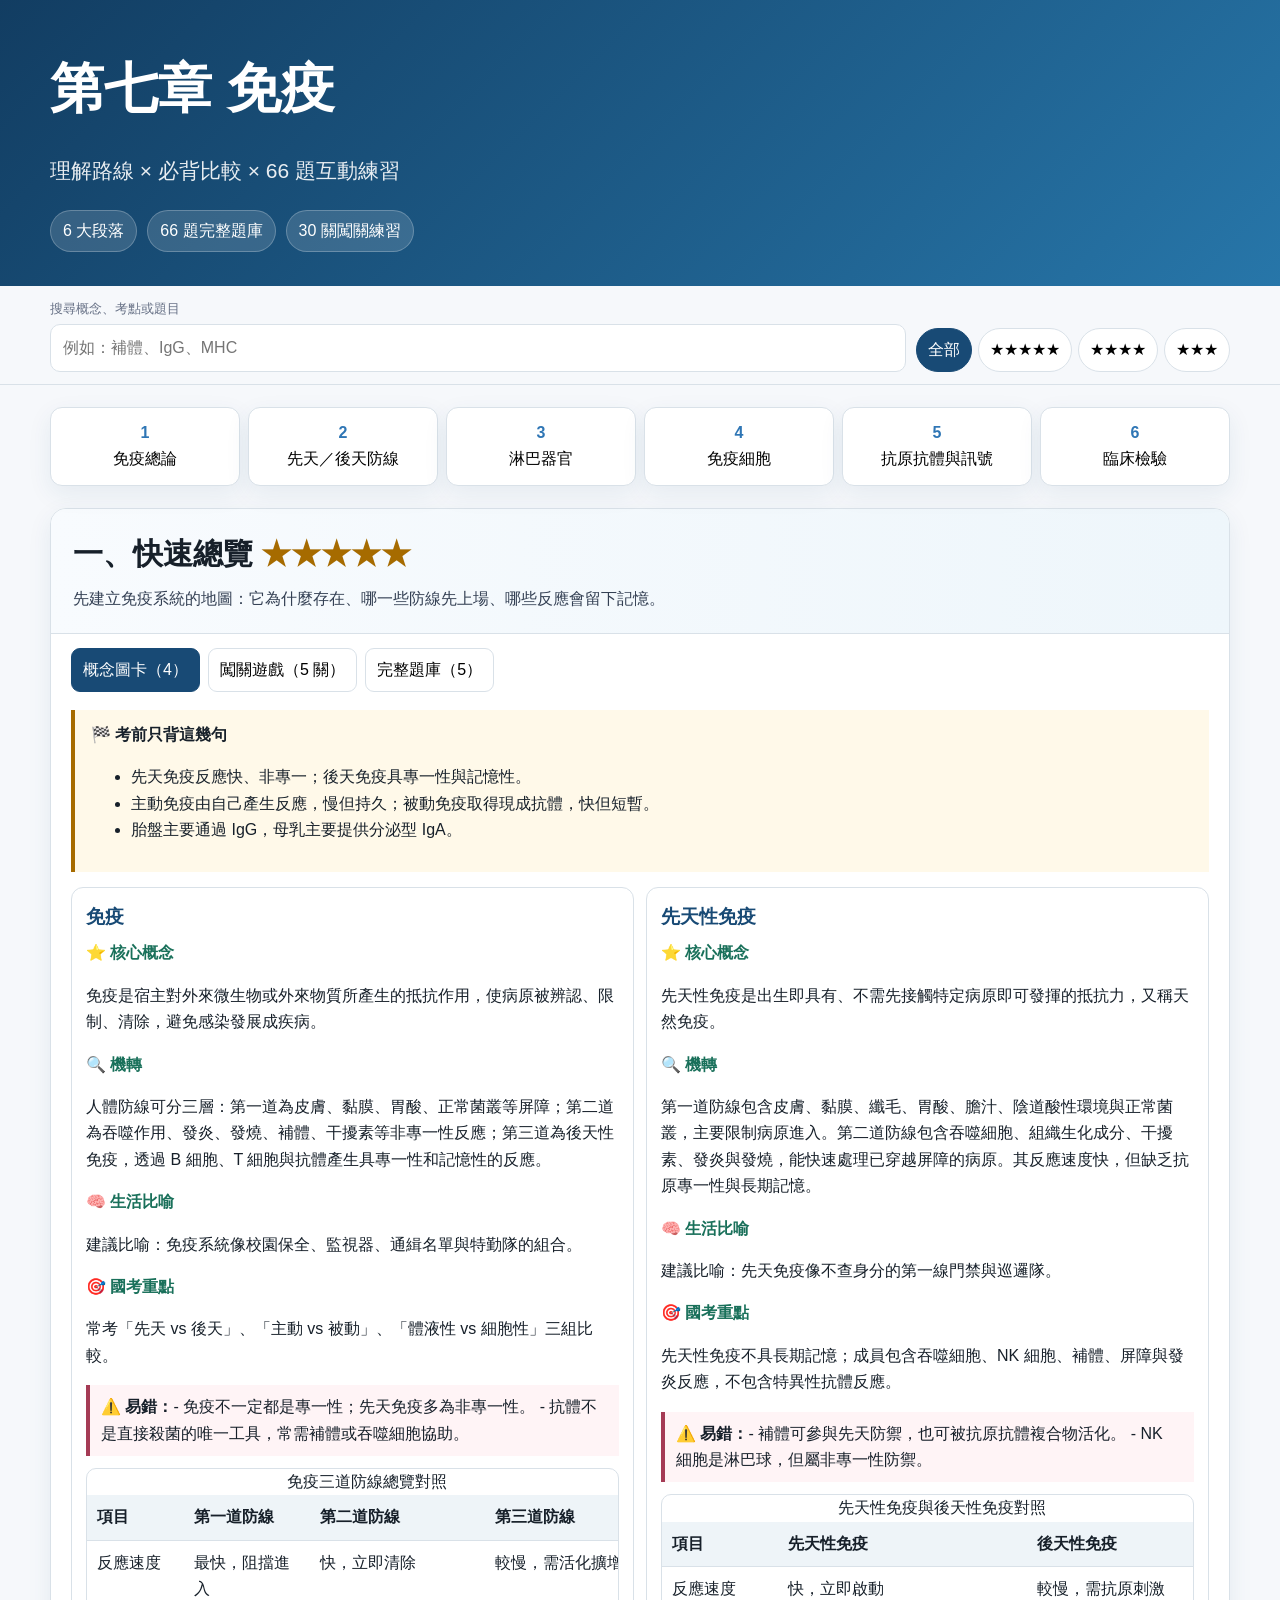
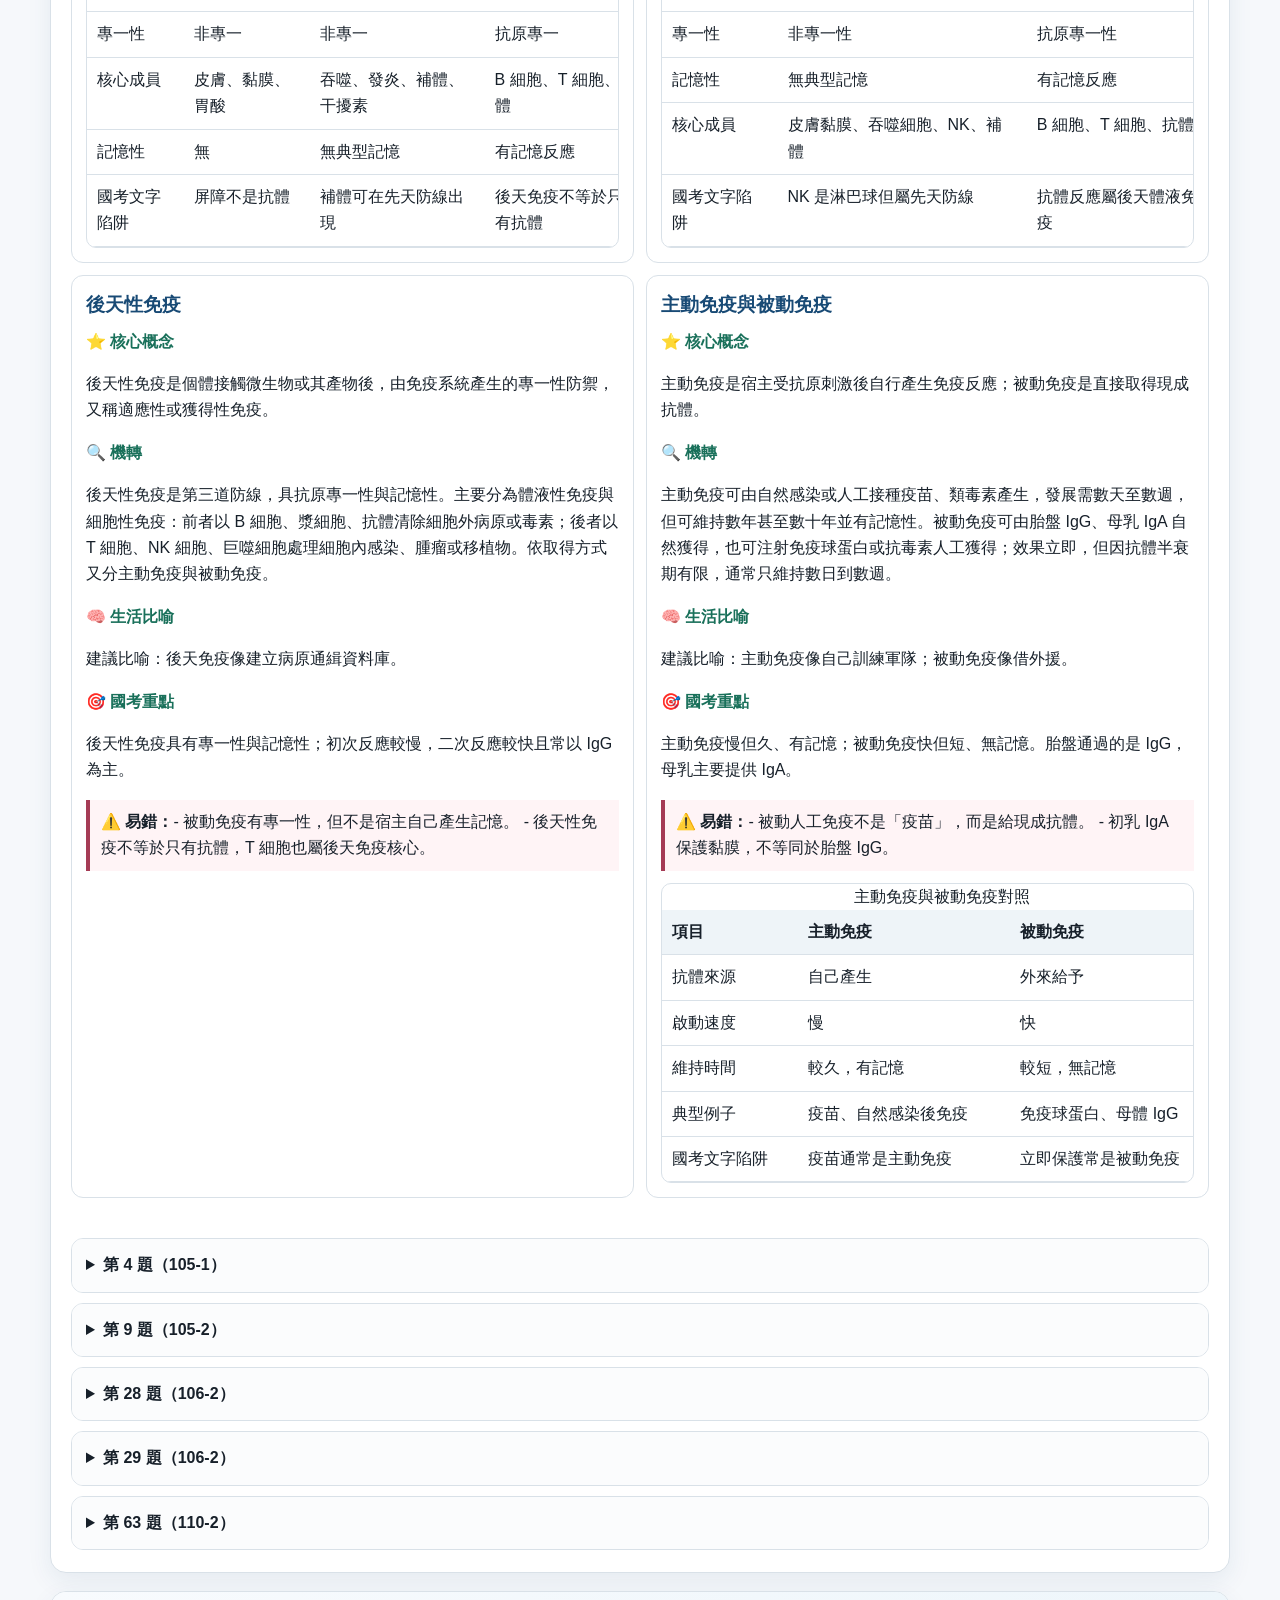
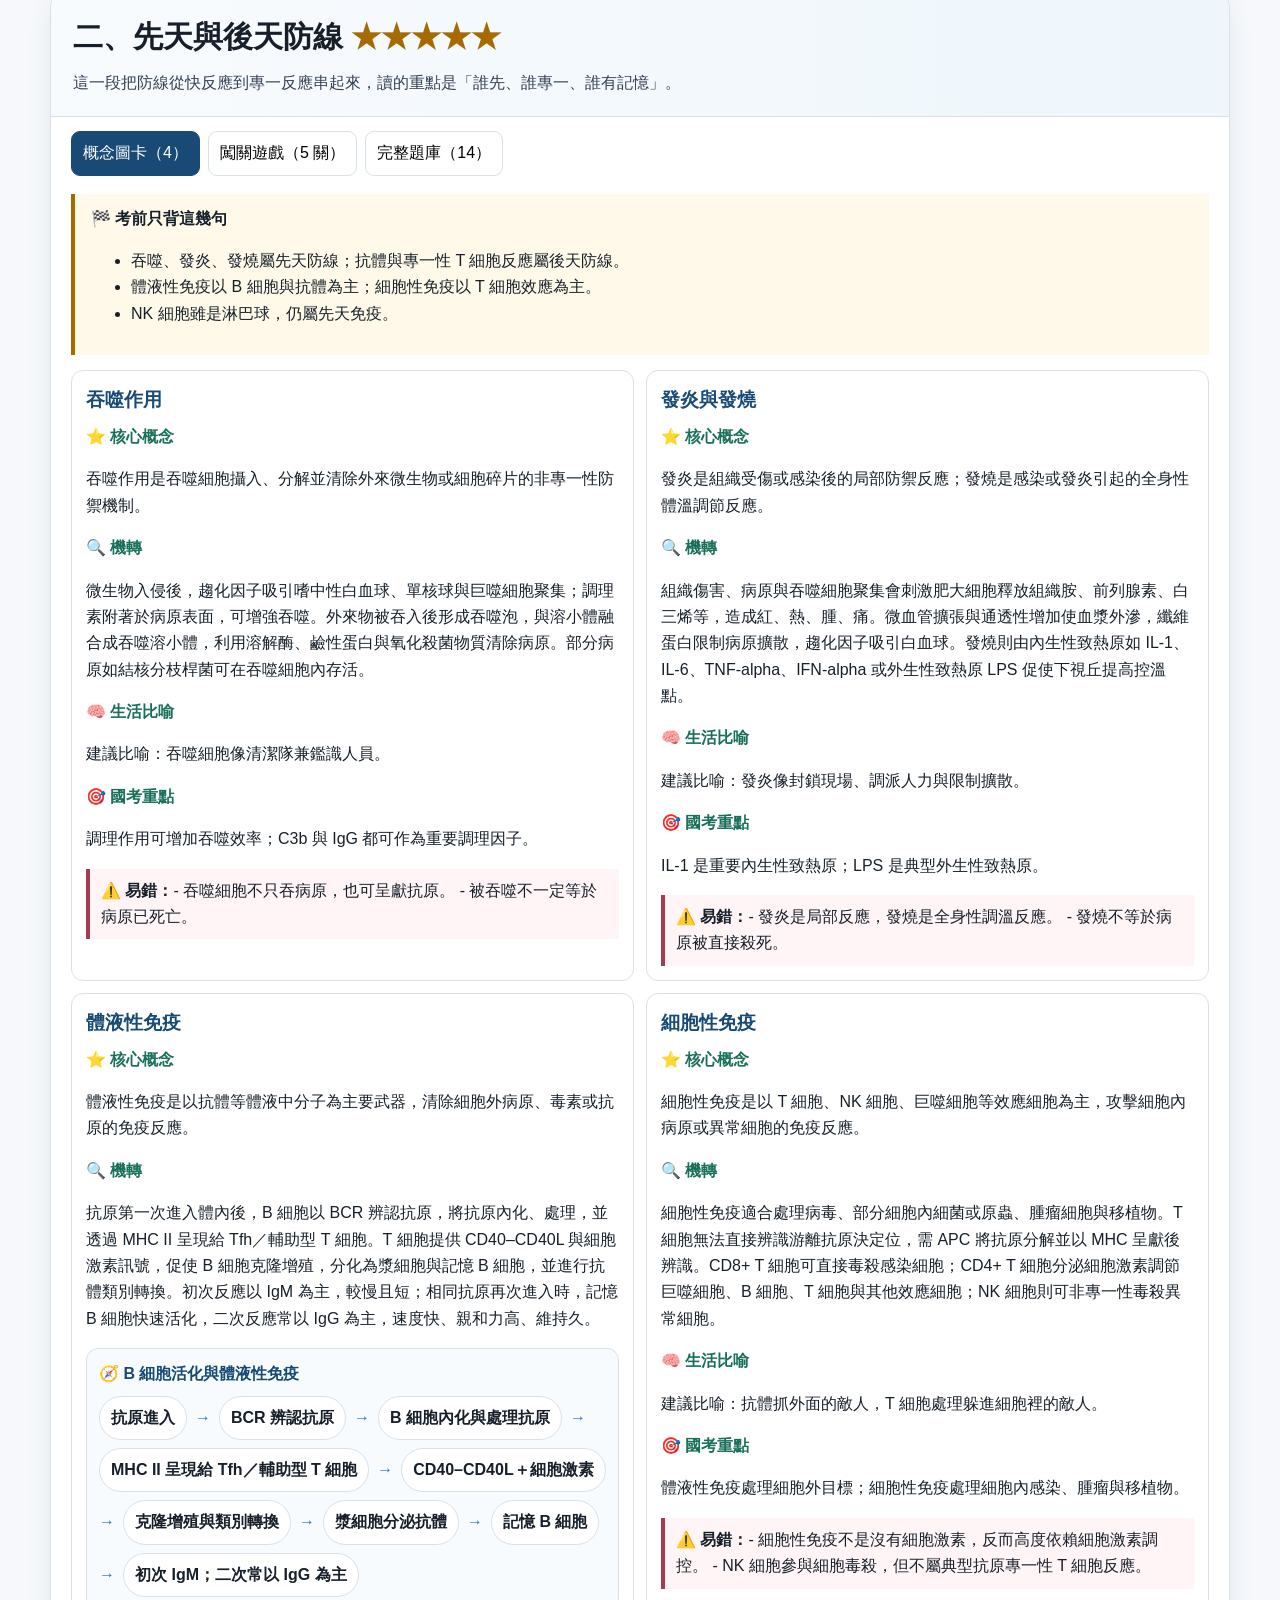
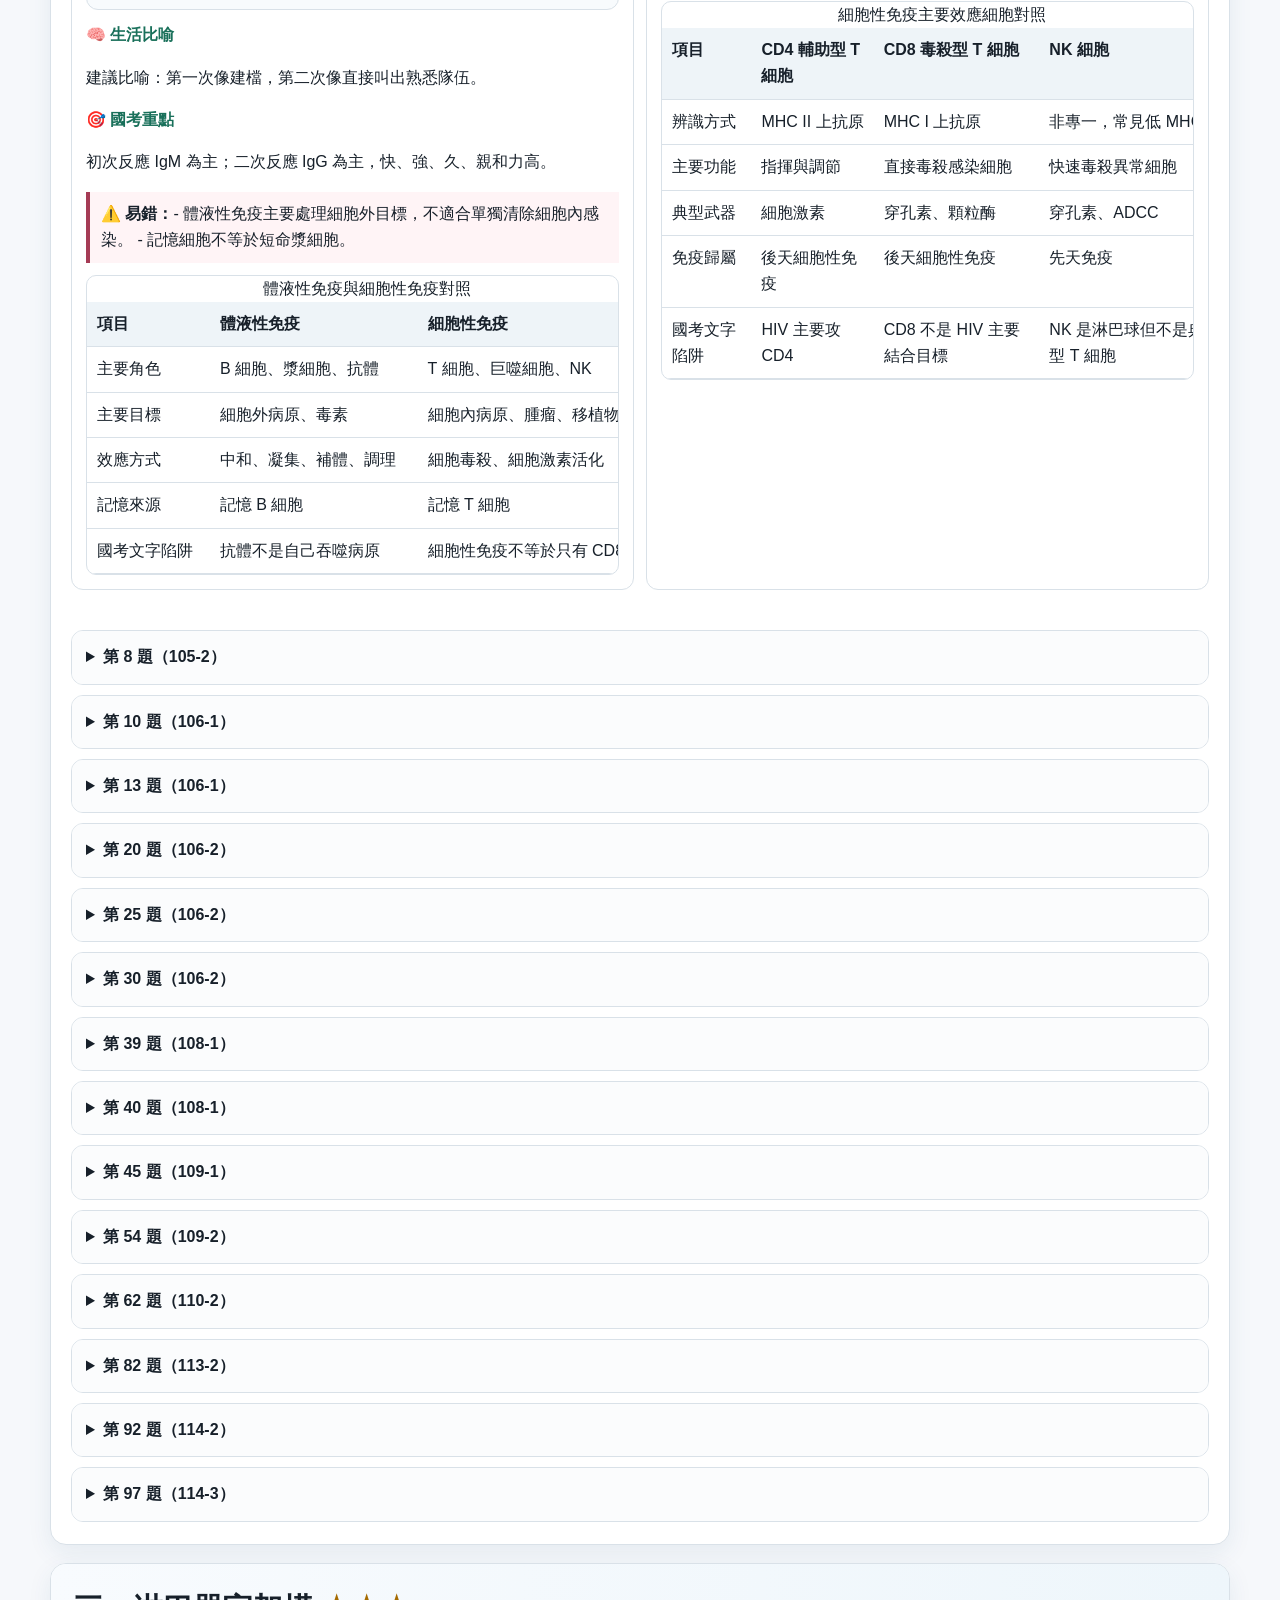
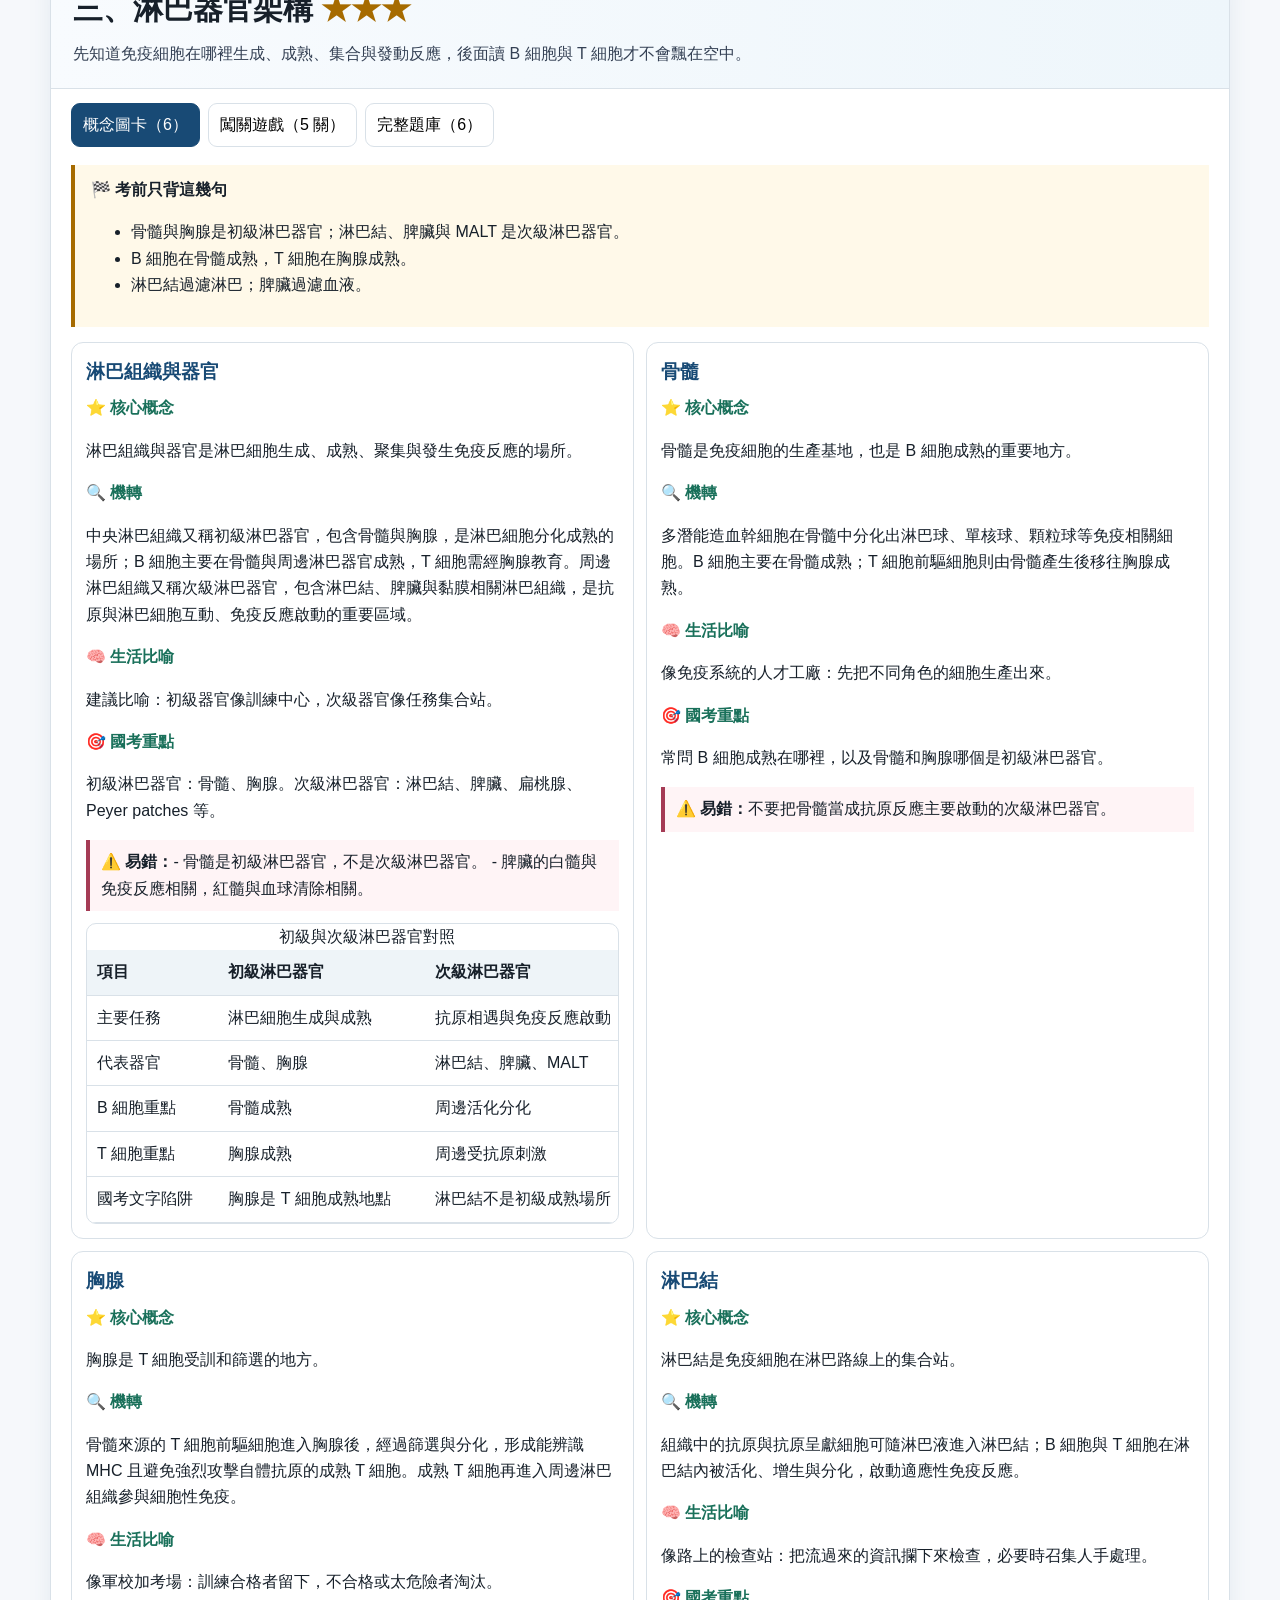
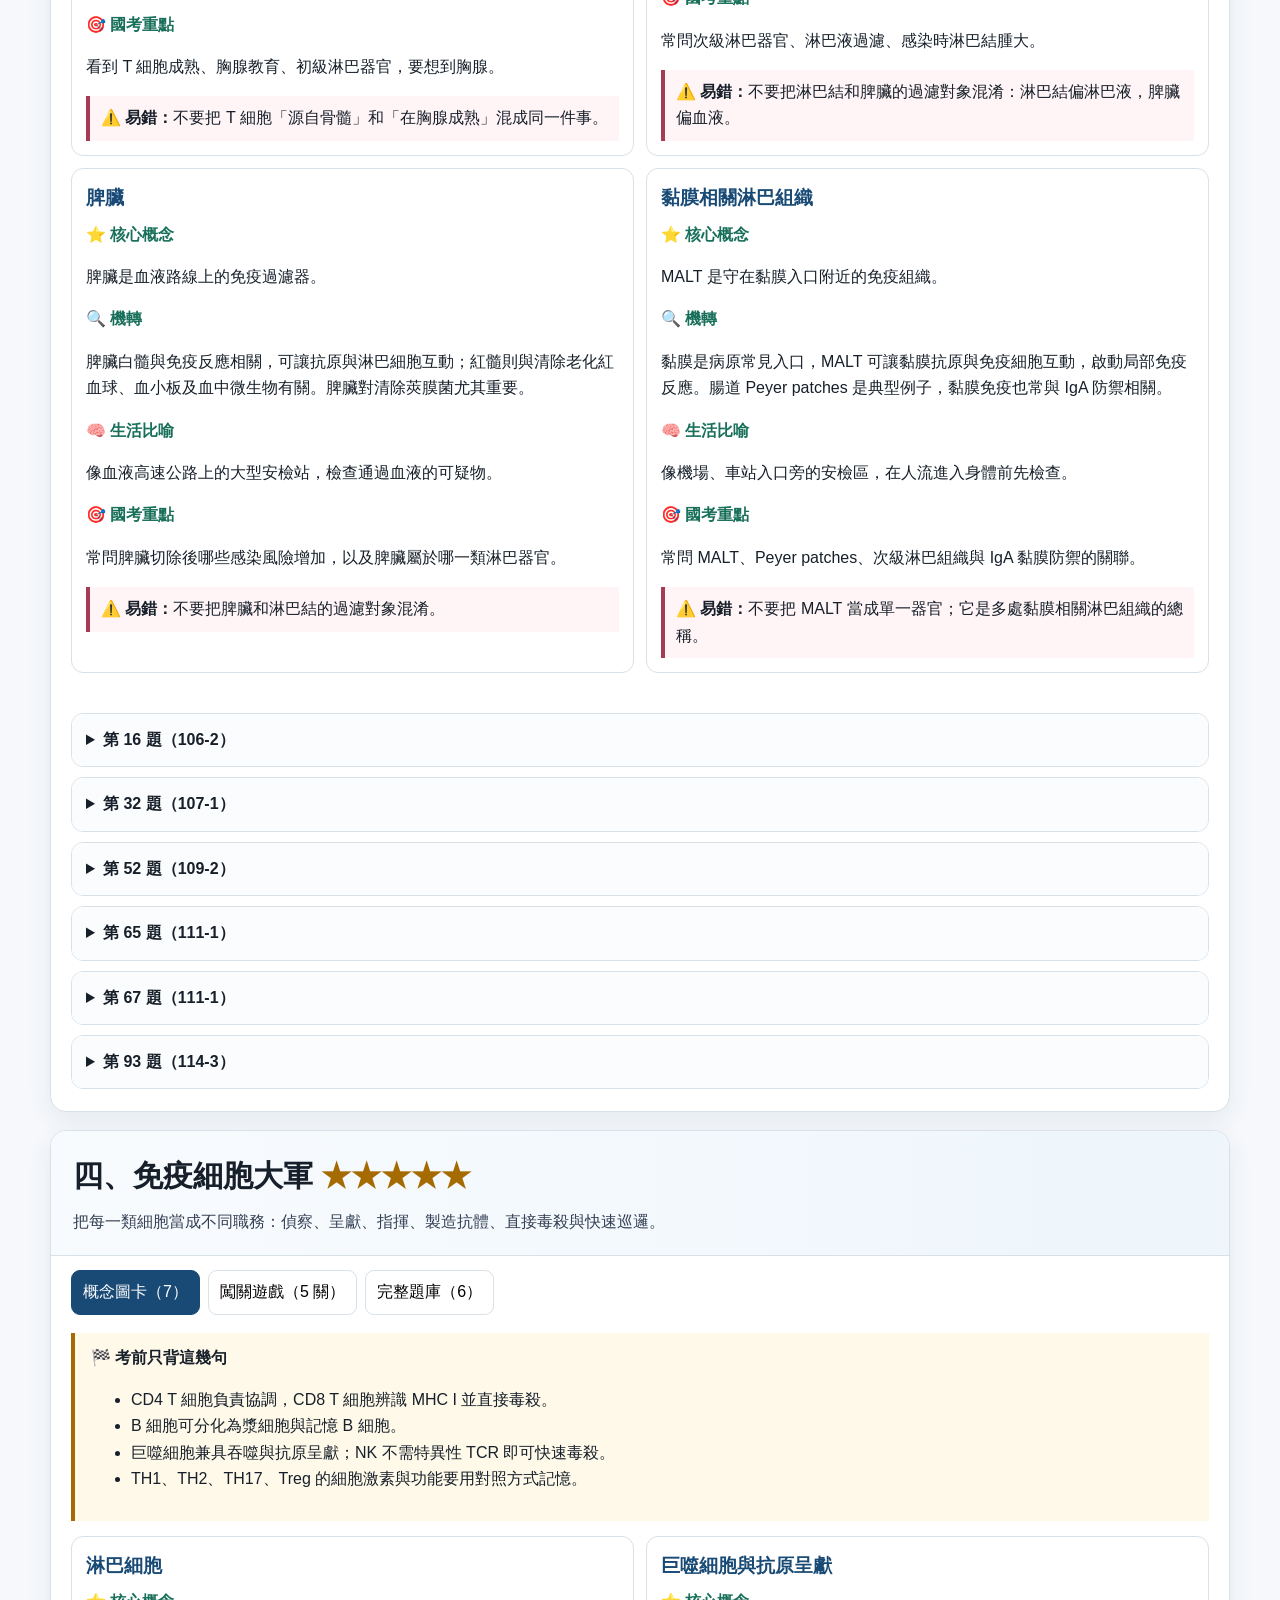
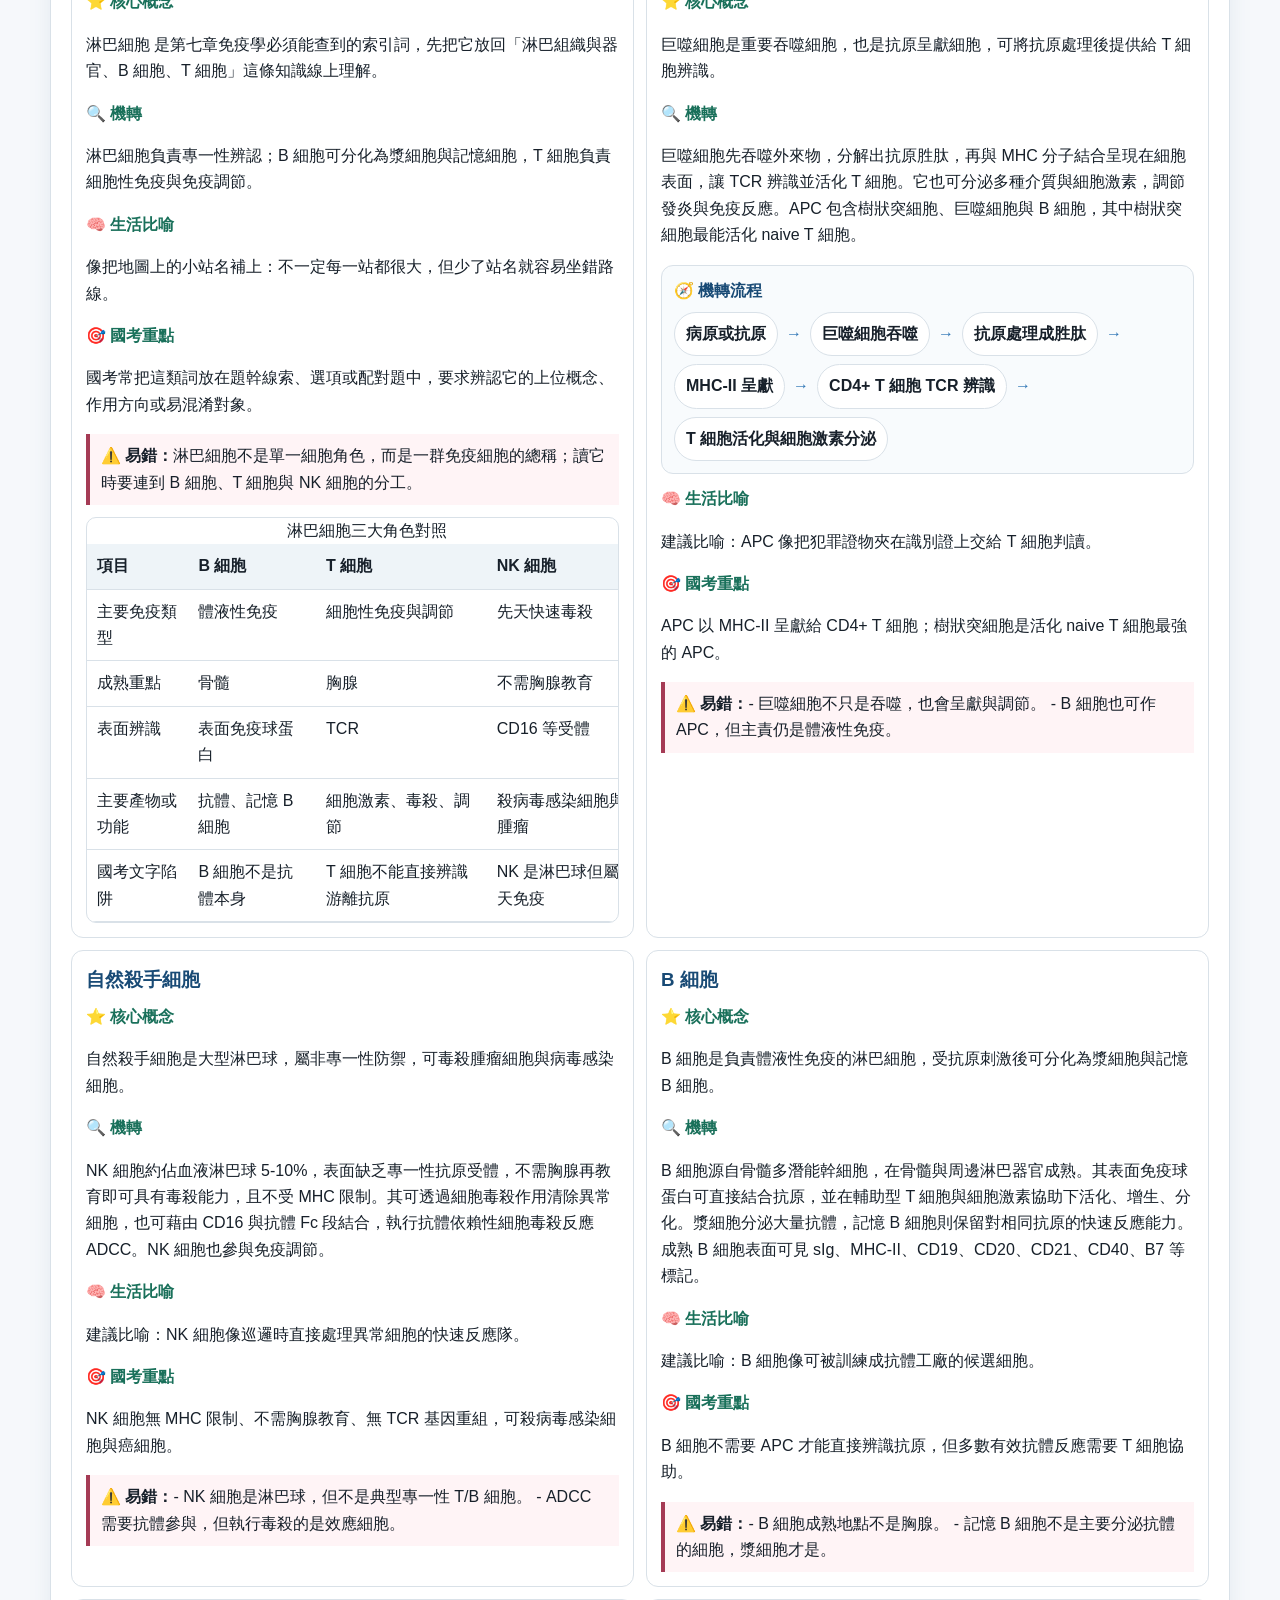
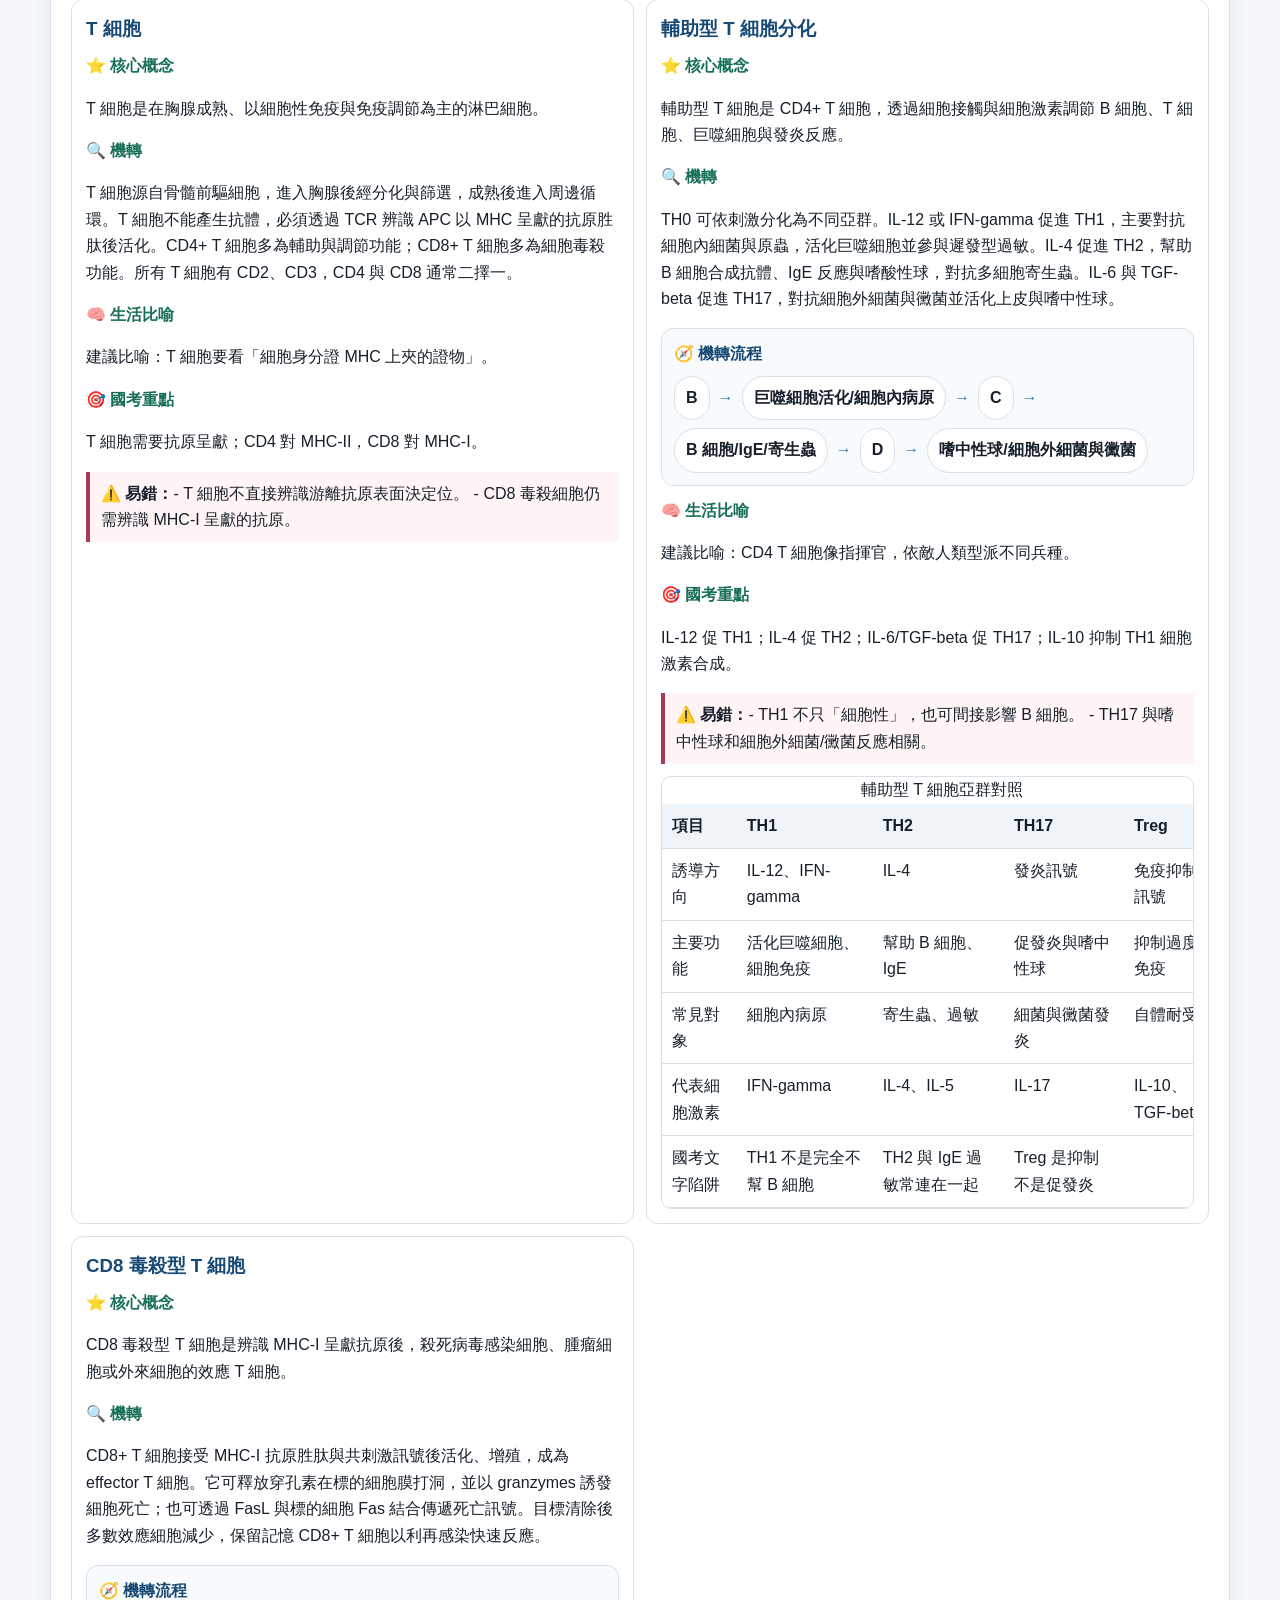
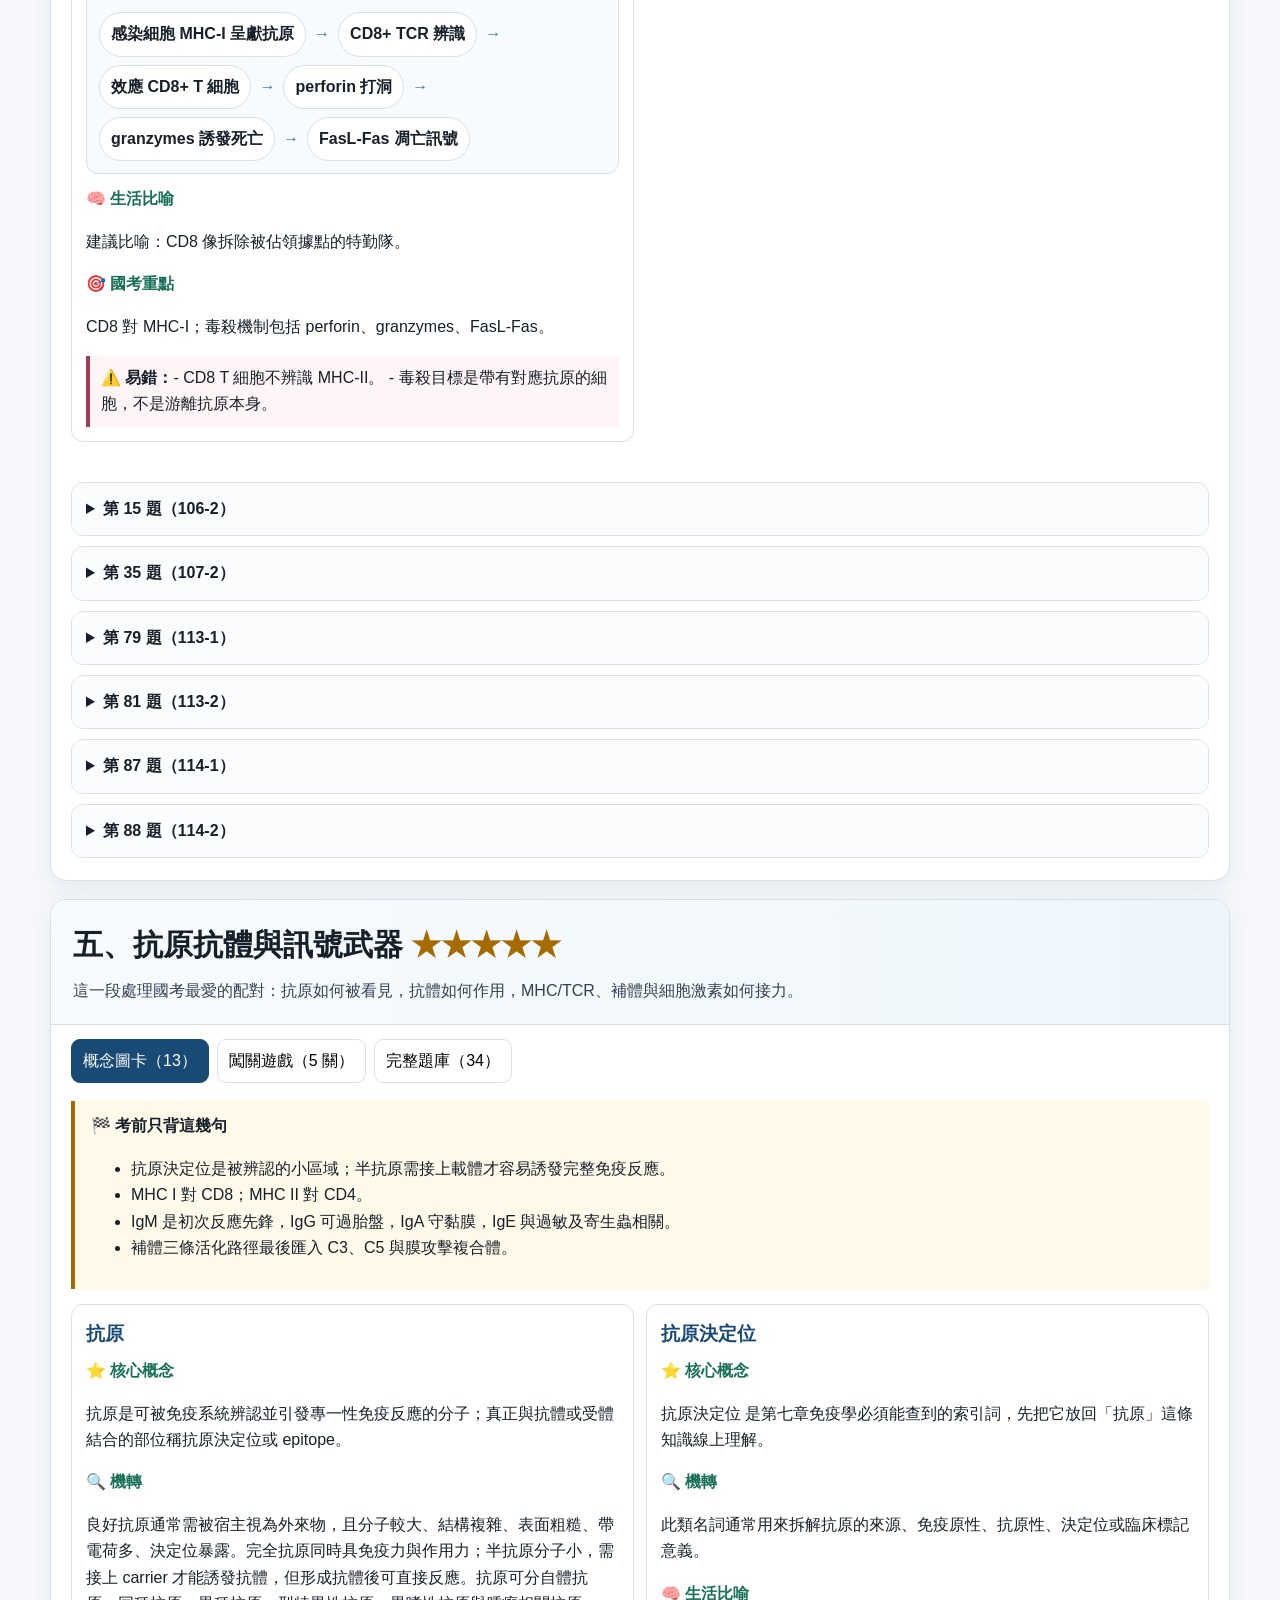
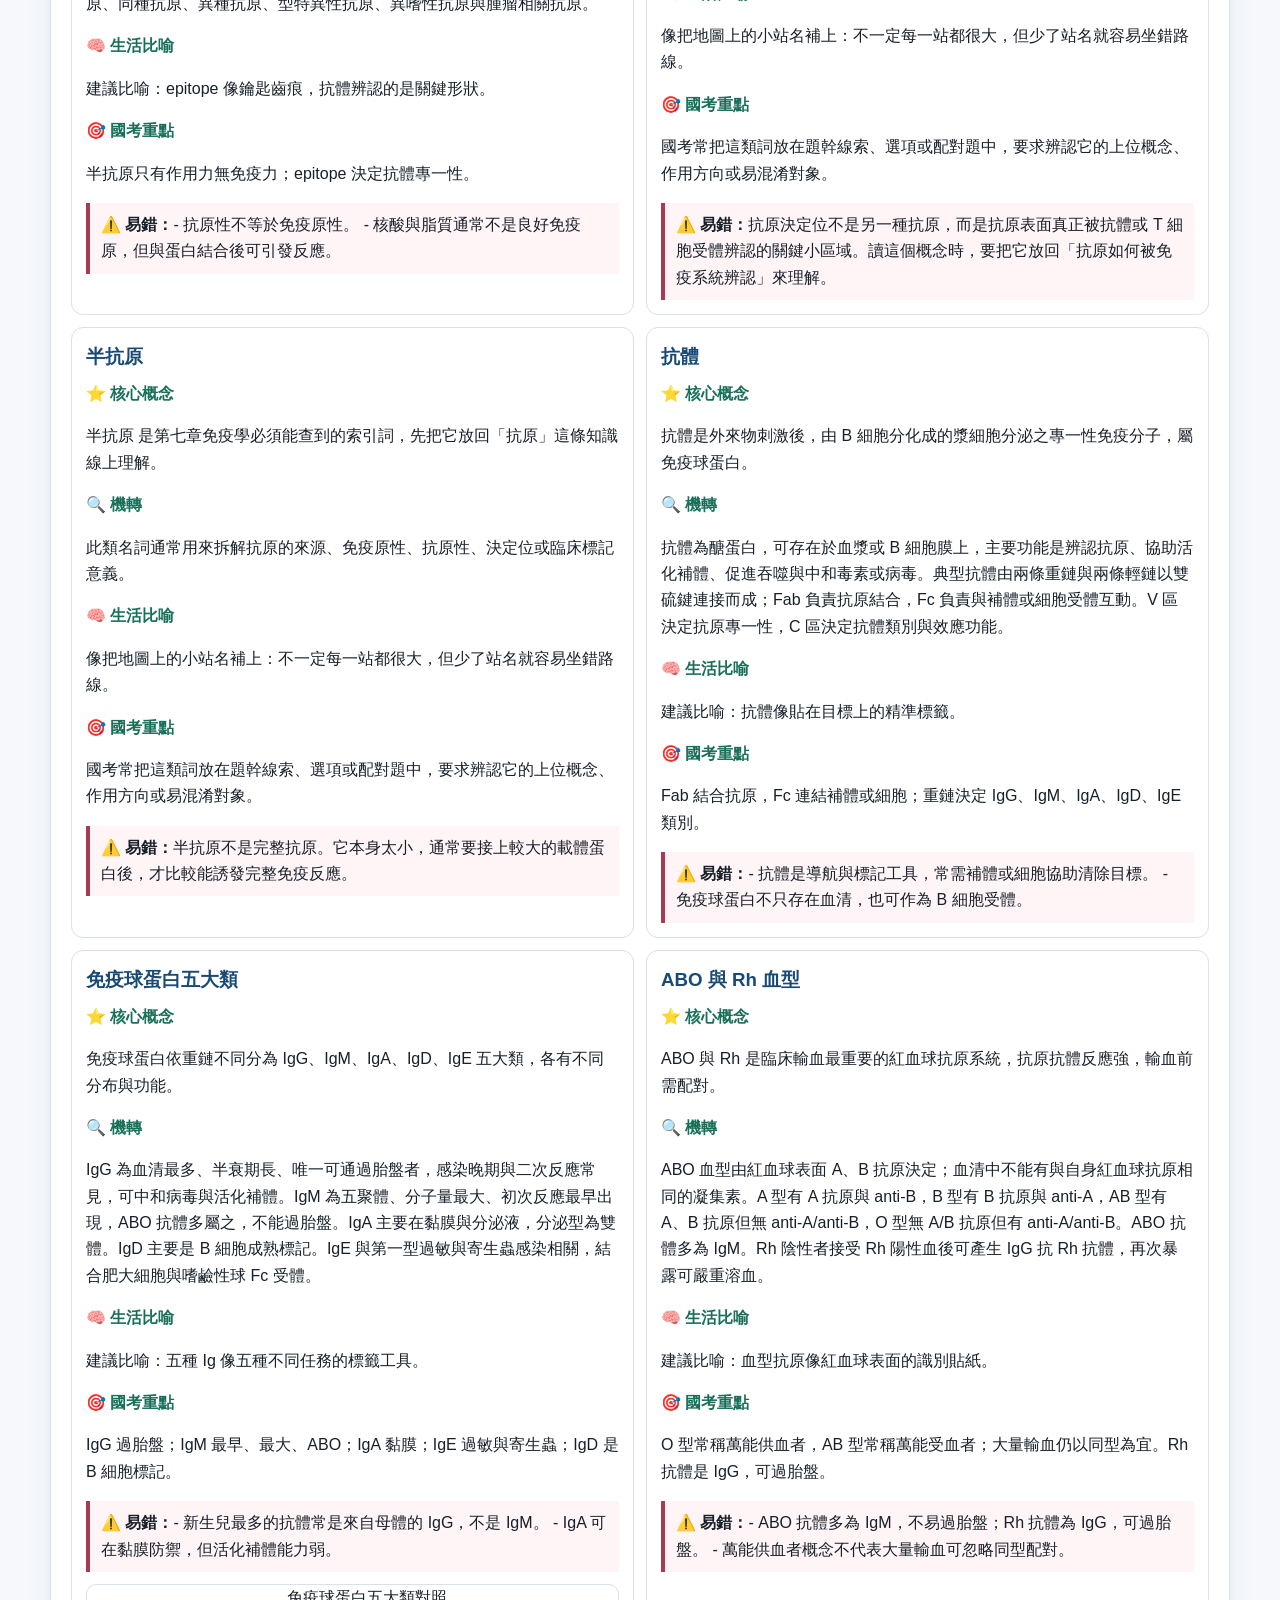
==== CHP07_immune_infographic.html @ 0741ddcb "GA4" ====
<!doctype html>
<html lang="zh-Hant">
<head>
<meta charset="utf-8">
<meta name="viewport" content="width=device-width,initial-scale=1">
<title>第七章 免疫互動資訊圖卡</title>
<script async src="https://www.googletagmanager.com/gtag/js?id=G-8ZCYTD907Z"></script>
<script>
window.dataLayer=window.dataLayer||[];
function gtag(){dataLayer.push(arguments)}
gtag('js',new Date());
gtag('config','G-8ZCYTD907Z',{'anonymize_ip':true});
</script>
<style>
:root{--ink:#17202a;--muted:#667085;--line:#d9e1e8;--bg:#f6f8fb;--panel:#fff;--navy:#184a75;--blue:#2f76b5;--mint:#e9f7f2;--green:#19705a;--gold:#a66b00;--rose:#a53b55;--shadow:0 8px 24px rgba(24,74,117,.08)}
*{box-sizing:border-box}html{scroll-behavior:smooth}body{margin:0;background:var(--bg);color:var(--ink);font-family:-apple-system,BlinkMacSystemFont,"Segoe UI","Noto Sans TC",Arial,sans-serif;line-height:1.65}button,input{font:inherit}.wrap{width:min(1180px,calc(100% - 32px));margin:auto}header{background:linear-gradient(135deg,#123d62,#2776a9);color:#fff;padding:44px 0 34px}h1{font-size:clamp(32px,5vw,54px);margin:0}.subtitle{font-size:clamp(16px,2.2vw,21px);opacity:.9}.metrics{display:flex;gap:10px;flex-wrap:wrap;margin-top:18px}.metric{background:rgba(255,255,255,.14);border:1px solid rgba(255,255,255,.24);border-radius:999px;padding:7px 12px}.toolbar{position:sticky;top:0;z-index:20;background:rgba(246,248,251,.94);backdrop-filter:blur(10px);border-bottom:1px solid var(--line)}.tools{display:flex;gap:10px;align-items:end;flex-wrap:wrap;padding:12px 0}.searchbox{flex:1;min-width:260px}.searchbox label{display:block;font-size:13px;color:var(--muted);margin-bottom:4px}.search{width:100%;border:1px solid var(--line);border-radius:10px;padding:10px 12px;background:#fff}.filters{display:flex;gap:6px;flex-wrap:wrap}.filters button{border:1px solid var(--line);background:#fff;border-radius:999px;padding:8px 11px;cursor:pointer}.filters button.active{background:var(--navy);border-color:var(--navy);color:#fff}.route{display:grid;grid-template-columns:repeat(6,1fr);gap:8px;margin:22px 0}.route button{border:1px solid var(--line);background:#fff;border-radius:12px;padding:12px 8px;cursor:pointer;box-shadow:var(--shadow)}.route b{display:block;color:var(--blue)}.section{background:var(--panel);border:1px solid var(--line);border-radius:16px;margin:18px 0;box-shadow:var(--shadow);scroll-margin-top:88px;overflow:hidden}.section-head{padding:20px 22px;background:linear-gradient(90deg,#f8fbfe,#eef6fb);border-bottom:1px solid var(--line)}.section-head h2{margin:0;font-size:clamp(22px,3vw,30px)}.stars{color:var(--gold);white-space:nowrap}.intro{color:#344054;margin:8px 0 0}.tabs{display:flex;gap:8px;padding:14px 20px 0;flex-wrap:wrap}.tab{border:1px solid var(--line);background:#fff;border-radius:9px;padding:8px 11px;cursor:pointer}.tab.active{background:var(--navy);border-color:var(--navy);color:#fff}.panel{padding:18px 20px 22px}.concept-grid{display:grid;grid-template-columns:repeat(2,minmax(0,1fr));gap:12px}.concept{border:1px solid var(--line);border-radius:12px;padding:14px;background:#fff}.concept h3{margin:0 0 8px;color:var(--navy)}.label{font-weight:800;color:var(--green);margin-top:8px}.trap{border-left:4px solid var(--rose);background:#fff4f6;padding:9px 11px;margin-top:10px}.cram{border-left:4px solid var(--gold);background:#fff9e9;padding:12px 16px;margin-bottom:15px}.table-wrap{overflow:auto;border:1px solid var(--line);border-radius:10px;margin-top:12px}table{border-collapse:collapse;width:100%;min-width:560px}th,td{border-bottom:1px solid var(--line);padding:9px 10px;text-align:left;vertical-align:top}th{background:#eef4f8}.questions{display:grid;gap:10px}.q{border:1px solid var(--line);border-radius:12px;overflow:hidden}.q summary{cursor:pointer;padding:13px 14px;font-weight:800;background:#fbfcfd}.qbody{padding:14px}.options{display:grid;gap:8px;margin:12px 0}.option{border:1px solid var(--line);background:#fff;border-radius:9px;padding:10px;text-align:left;cursor:pointer}.option.selected{border-color:var(--blue);box-shadow:0 0 0 2px rgba(47,118,181,.13)}.option.correct{background:#ebf8f1;border-color:var(--green)}.option.wrong{background:#fff0f2;border-color:var(--rose)}.submit,.reveal,.reset,.next,.retry{border:0;background:var(--navy);color:#fff;border-radius:9px;padding:9px 12px;cursor:pointer}.submit:disabled,.reveal:disabled,.next:disabled{opacity:.45;cursor:not-allowed}.feedback{display:none;margin:10px 0;padding:9px 11px;background:#eef6fb;border-radius:8px}.feedback.show{display:block}.guide,.answer{display:none;margin-top:12px}.revealed .guide,.revealed .answer{display:block}.hint{background:var(--mint);border-left:4px solid var(--green);padding:10px;margin:8px 0}.answer{border-top:1px solid var(--line);padding-top:12px}.diagram{margin:12px 0;padding:12px;border:1px solid var(--line);border-radius:12px;background:#f8fbfd}.diagram-title{font-weight:800;color:var(--navy);margin-bottom:8px}.diagram-flow{display:flex;gap:8px;align-items:center;flex-wrap:wrap}.diagram-node{background:#fff;border:1px solid var(--line);border-radius:999px;padding:8px 11px;font-weight:700}.diagram-arrow{color:var(--blue);font-weight:900}.game-card{border:1px solid var(--line);border-radius:16px;background:linear-gradient(180deg,#fff,#f8fbfe);padding:16px}.game-top{display:flex;justify-content:space-between;gap:12px;flex-wrap:wrap;align-items:center}.progress{height:12px;background:#e8eef4;border-radius:999px;overflow:hidden;min-width:180px;flex:1}.bar{height:100%;width:0;background:linear-gradient(90deg,#19705a,#2f76b5)}.badges{display:flex;gap:6px;flex-wrap:wrap;margin:12px 0}.badge{border:1px solid var(--line);background:#fff;border-radius:999px;padding:6px 10px}.badge.done{background:#e9f7f2;border-color:#8cc7b4}.badge.current{box-shadow:0 0 0 2px rgba(47,118,181,.18);border-color:var(--blue)}.game-actions{display:flex;gap:8px;flex-wrap:wrap;margin-top:12px}.win{display:none;margin-top:14px;padding:14px;border-radius:12px;background:#fff9e9;border:1px solid #f0d38b}.empty{padding:24px;text-align:center;color:var(--muted)}footer{color:var(--muted);padding:28px 0 44px;text-align:center}
@media(max-width:800px){.route{grid-template-columns:repeat(2,1fr)}.concept-grid{grid-template-columns:1fr}.wrap{width:min(100% - 20px,1180px)}.panel{padding:14px}.section-head{padding:16px}.tools{align-items:stretch}.filters{width:100%}}
@media(prefers-reduced-motion:reduce){html{scroll-behavior:auto}}
</style>
</head>
<body>
<header><div class="wrap"><h1 id="title"></h1><p class="subtitle" id="subtitle"></p><div class="metrics" id="metrics"></div></div></header>
<div class="toolbar"><div class="wrap tools"><div class="searchbox"><label for="search">搜尋概念、考點或題目</label><input class="search" id="search" type="search" placeholder="例如：補體、IgG、MHC"></div><div class="filters" aria-label="星等篩選"><button class="active" data-star="0">全部</button><button data-star="5">★★★★★</button><button data-star="4">★★★★</button><button data-star="3">★★★</button></div></div></div>
<main class="wrap"><nav class="route" id="route" aria-label="學習路線"></nav><div id="sections"></div></main>
<footer class="wrap">內容依 reviewed 知識卡與第七章題庫生成｜離線可用</footer>
<script id="data" type="application/json">{"title": "第七章 免疫", "subtitle": "理解路線 × 必背比較 × 66 題互動練習", "route": ["免疫總論", "先天／後天防線", "淋巴器官", "免疫細胞", "抗原抗體與訊號", "臨床檢驗"], "sections": [{"title": "一、快速總覽", "stars": "★★★★★", "intro": "先建立免疫系統的地圖：它為什麼存在、哪一些防線先上場、哪些反應會留下記憶。", "cram": ["先天免疫反應快、非專一；後天免疫具專一性與記憶性。", "主動免疫由自己產生反應，慢但持久；被動免疫取得現成抗體，快但短暫。", "胎盤主要通過 IgG，母乳主要提供分泌型 IgA。"], "concepts": [{"title": "免疫", "plain": "免疫是宿主對外來微生物或外來物質所產生的抵抗作用，使病原被辨認、限制、清除，避免感染發展成疾病。", "analogy": "建議比喻：免疫系統像校園保全、監視器、通緝名單與特勤隊的組合。", "mechanism": "人體防線可分三層：第一道為皮膚、黏膜、胃酸、正常菌叢等屏障；第二道為吞噬作用、發炎、發燒、補體、干擾素等非專一性反應；第三道為後天性免疫，透過 B 細胞、T 細胞與抗體產生具專一性和記憶性的反應。", "diagrams": [], "focus": "常考「先天 vs 後天」、「主動 vs 被動」、「體液性 vs 細胞性」三組比較。", "confusion": "- 免疫不一定都是專一性；先天免疫多為非專一性。 - 抗體不是直接殺菌的唯一工具，常需補體或吞噬細胞協助。", "table": {"title": "免疫三道防線總覽對照", "headers": ["項目", "第一道防線", "第二道防線", "第三道防線"], "rows": [["反應速度", "最快，阻擋進入", "快，立即清除", "較慢，需活化擴增"], ["專一性", "非專一", "非專一", "抗原專一"], ["核心成員", "皮膚、黏膜、胃酸", "吞噬、發炎、補體、干擾素", "B 細胞、T 細胞、抗體"], ["記憶性", "無", "無典型記憶", "有記憶反應"], ["國考文字陷阱", "屏障不是抗體", "補體可在先天防線出現", "後天免疫不等於只有抗體"]]}}, {"title": "先天性免疫", "plain": "先天性免疫是出生即具有、不需先接觸特定病原即可發揮的抵抗力，又稱天然免疫。", "analogy": "建議比喻：先天免疫像不查身分的第一線門禁與巡邏隊。", "mechanism": "第一道防線包含皮膚、黏膜、纖毛、胃酸、膽汁、陰道酸性環境與正常菌叢，主要限制病原進入。第二道防線包含吞噬細胞、組織生化成分、干擾素、發炎與發燒，能快速處理已穿越屏障的病原。其反應速度快，但缺乏抗原專一性與長期記憶。", "diagrams": [], "focus": "先天性免疫不具長期記憶；成員包含吞噬細胞、NK 細胞、補體、屏障與發炎反應，不包含特異性抗體反應。", "confusion": "- 補體可參與先天防禦，也可被抗原抗體複合物活化。 - NK 細胞是淋巴球，但屬非專一性防禦。", "table": {"title": "先天性免疫與後天性免疫對照", "headers": ["項目", "先天性免疫", "後天性免疫"], "rows": [["反應速度", "快，立即啟動", "較慢，需抗原刺激"], ["專一性", "非專一性", "抗原專一性"], ["記憶性", "無典型記憶", "有記憶反應"], ["核心成員", "皮膚黏膜、吞噬細胞、NK、補體", "B 細胞、T 細胞、抗體"], ["國考文字陷阱", "NK 是淋巴球但屬先天防線", "抗體反應屬後天體液免疫"]]}}, {"title": "後天性免疫", "plain": "後天性免疫是個體接觸微生物或其產物後，由免疫系統產生的專一性防禦，又稱適應性或獲得性免疫。", "analogy": "建議比喻：後天免疫像建立病原通緝資料庫。", "mechanism": "後天性免疫是第三道防線，具抗原專一性與記憶性。主要分為體液性免疫與細胞性免疫：前者以 B 細胞、漿細胞、抗體清除細胞外病原或毒素；後者以 T 細胞、NK 細胞、巨噬細胞處理細胞內感染、腫瘤或移植物。依取得方式又分主動免疫與被動免疫。", "diagrams": [], "focus": "後天性免疫具有專一性與記憶性；初次反應較慢，二次反應較快且常以 IgG 為主。", "confusion": "- 被動免疫有專一性，但不是宿主自己產生記憶。 - 後天性免疫不等於只有抗體，T 細胞也屬後天免疫核心。"}, {"title": "主動免疫與被動免疫", "plain": "主動免疫是宿主受抗原刺激後自行產生免疫反應；被動免疫是直接取得現成抗體。", "analogy": "建議比喻：主動免疫像自己訓練軍隊；被動免疫像借外援。", "mechanism": "主動免疫可由自然感染或人工接種疫苗、類毒素產生，發展需數天至數週，但可維持數年甚至數十年並有記憶性。被動免疫可由胎盤 IgG、母乳 IgA 自然獲得，也可注射免疫球蛋白或抗毒素人工獲得；效果立即，但因抗體半衰期有限，通常只維持數日到數週。", "diagrams": [], "focus": "主動免疫慢但久、有記憶；被動免疫快但短、無記憶。胎盤通過的是 IgG，母乳主要提供 IgA。", "confusion": "- 被動人工免疫不是「疫苗」，而是給現成抗體。 - 初乳 IgA 保護黏膜，不等同於胎盤 IgG。", "table": {"title": "主動免疫與被動免疫對照", "headers": ["項目", "主動免疫", "被動免疫"], "rows": [["抗體來源", "自己產生", "外來給予"], ["啟動速度", "慢", "快"], ["維持時間", "較久，有記憶", "較短，無記憶"], ["典型例子", "疫苗、自然感染後免疫", "免疫球蛋白、母體 IgG"], ["國考文字陷阱", "疫苗通常是主動免疫", "立即保護常是被動免疫"]]}}], "gameQuestions": [{"no": 4, "source": "105-1", "cognitive": "理解/機轉", "difficulty": "中", "stem": "下列何種病毒感染後，可產生終身免疫？", "options": {"A": "腸病毒", "B": "腺病毒", "C": "流行感冒病毒", "D": "德國麻疹病毒"}, "answer": "D", "ask": "哪一種病毒在人體一次交手之後，就能讓免疫細胞一輩子記住它，再也不敢踏入身體半步？", "compare": "流感病毒那種每年都在變裝的「百變怪」，與結構穩定不變的德國麻疹病毒相比，哪一個才能讓抗體以不變應萬變地守候一生？", "lock": "腸病毒和腺病毒家族成員高達數十種，排除掉這些靠著「人多勢眾」或「快速變異」突破免疫防線的病毒後，誰才是那個終生不改容貌的唯一選項？", "explain": "同學們，想像一下免疫系統是在談戀愛！有些病毒是「百變渣男」，每天都在變裝（像是C選項的流感病毒，基因突變快到像換衣服，今年得過明年還會再來找你）；有些則是「多胞胎家族」（像是A選項腸病毒和B選項腺病毒，型別多達幾十種，你打敗了老大，老二老三還在後面排隊等著虐你）。只有D選項的德國麻疹病毒（Rubella virus），它是個「專情大仁哥」，血清型單一、結構穩定，這輩子就一張臉。只要你的免疫系統跟它交過一次手（不論是自然感染還是打疫苗），抗體就會記住它一輩子，提供你「執子之手，與子偕老」的終身免疫力！", "what": "考驗不同病毒的抗原變異性（血清型多寡與突變速度）如何影響人體免疫記憶的持久性。", "trap": "別把「感冒」跟「終身免疫」混為一談！很多人以為得過腸病毒或腺病毒就沒事了，其實你只是對「其中一種型號」免疫，它們龐大的家族成員隨時準備輪番上陣。至於流感病毒，則是靠著抗原漂移（Antigenic drift）年年大變身，根本沒辦法一勞永逸！", "level": 1, "sectionTitle": "一、快速總覽"}, {"no": 9, "source": "105-2", "cognitive": "記憶/辨識", "difficulty": "中", "stem": "下列有關後天性免疫（adaptive immunity）的敘述，何者錯誤？", "options": {"A": "TH1 只能幫助細胞性免疫反應，不會幫助 B 細胞製造抗體", "B": "IgG 抗體可與自然殺手細胞（natural killer cell）表面的 CD16 結合，幫助自然殺手細胞毒殺標的細胞，稱為 ADCC（antibody-dependent cellular cytotoxicity）", "C": "TH17 細胞分泌 IL-17，活化上皮細胞與嗜中性細胞（neutrophil），促進發炎反應", "D": "IgG 與 IgM 抗體可活化補體，促進免疫反應"}, "answer": "A", "ask": "輔助型 T 細胞和抗體大軍在後天性免疫中扮演著不同角色，我們要如何揪出哪一個選項悄悄抹殺了它們之間的合作關係？", "compare": "輔助型 TH1 細胞難道真的是個只懂細胞免疫、完全不跟 B 細胞打交道的「邊緣人」嗎？相較之下，IgG、IgM 活化補體或協助 NK 細胞進行 ADCC 的機制是否符合它們一貫的作戰風格？", "lock": "試著想想 TH1 所分泌的干擾素-γ（IFN-γ），它除了活化巨噬細胞外，難道不會順便指揮 B 細胞製造特定種類的 IgG 抗體來共同抗敵嗎？", "explain": "同學們，這題我們要來拆解後天性免疫的「跨界聯手」大戲！大家常背「TH1 負責細胞免疫，TH2 負責體液（抗體）免疫」，就以為它們老死不相往來，這是大錯特錯的！TH1 雖然主導細胞免疫，但它分泌的干擾素-γ（IFN-γ）可是個厲害的角色，它會跑去跟 B 細胞咬耳朵，刺激 B 細胞進行抗體轉類（Class Switching），製造出更強力的 IgG 抗體來幫忙。所以選項 A 說它「不會幫助 B 細胞製造抗體」實在是太冤枉 TH1 了！至於其他選項都是百分之百的實話：B 選項的 ADCC 就是 IgG 用尾巴（Fc 段）抓住 NK 細胞表面的 CD16，手牽手去毒殺目標，這招超級經典；C 選項的 TH17 就是發炎界的號角手，狂吹 IL-17 來召喚嗜中性球大軍；D 選項的 IgG 和 IgM 則是補體經典路徑的啟動鑰匙。因此，只有 A 錯得離譜！", "what": "考後天性免疫中，各式 T 細胞亞群（TH1、TH17）與抗體（IgG、IgM）的功能與協同作戰機制。", "trap": "最容易踩到的雷就是把 TH1 與 TH2 的二分法記太死。切記，免疫系統是高度整合的網絡，TH1 的細胞因子一樣會影響 B 細胞的抗體生成類型，絕對不是互不干涉的獨立王國！", "level": 2, "sectionTitle": "一、快速總覽"}, {"no": 28, "source": "106-2", "cognitive": "理解/機轉", "difficulty": "中", "stem": "以下何者不是負擔先天性免疫作用的細胞？", "options": {"A": "自然殺手細胞（Natural killer cell）", "B": "巨噬細胞（Macrophage）", "C": "肥大細胞（Mast cell）", "D": "毒殺性 T 細胞（Cytotoxic T cell）"}, "answer": "D", "ask": "身體裡的免疫細胞哪些是天生自帶戰鬥技能的「即戰力」，哪些又是需要後天特訓才能上場的「特種部隊」？", "compare": "巨噬細胞、肥大細胞與 NK 細胞在面對病原體時，需要像 T 細胞一樣先經過抗原呈現與漫長的特訓分化階段嗎？", "lock": "哪一個細胞擁有高度特異性受體（TCR），必須依賴後天適應性免疫系統的激活才能發揮精準毒殺功能？", "explain": "嘿！各位同學，這題其實是在考我們免疫大軍的「兩大陣營」：不需要特訓、天生就超能打的「先天性免疫（Innate immunity）」，以及需要時間特訓、精準打擊的「後天性免疫（Adaptive immunity）」。我們來看看選項裡的細胞們： * **巨噬細胞 (B)** 和 **肥大細胞 (C)** 就像是身體裡的巡邏警衛和警報器，一看到外來入侵者就直接上去吞噬或釋放組織胺，屬於天生就有的「先天性免疫」基本班底。 * 那 **自然殺手細胞 (NK cell, A)** 呢？雖然它名字裡有「殺手」兩個字，但它其實是個不需經過特訓、天生就懂得消滅異常細胞的「先天性」猛將！ * 但 **毒殺性 T 細胞 (CD8+ T cell, D)** 就不一樣了。T 細胞和 B 細胞是「後天性（適應性）免疫」的超級菁英，它們必須經過胸腺（Thymus）的嚴格特訓，認得特定的抗原（就像是看過身分證編號）之後才能出動精準打擊。它絕對不是「天生」就會隨便攻擊的，而是後天特訓出來的專屬刺客！所以，它不屬於先天性免疫，答案選 D 啦！", "what": "區分「先天性（非特異性）免疫」與「後天性（特異性）免疫」所屬的細胞成員。", "trap": "很多人看到「自然殺手細胞（NK cell）」和「毒殺性 T 細胞（Cytotoxic T cell）」名字裡都有「殺手」或「毒殺」，就以為它們是一家人。請記住，NK 細胞是天生的「第一線殺手」（先天性），而 T 細胞則是需要特訓、認抗原的「後天特種部隊」（後天性），千萬別搞混囉！", "level": 3, "sectionTitle": "一、快速總覽"}, {"no": 29, "source": "106-2", "cognitive": "記憶/辨識", "difficulty": "中", "stem": "有關後天性免疫（adaptive immunity），下列敘述何者錯誤？", "options": {"A": "T 淋巴細胞之完整活化需要仰賴抗原呈現細胞（antigen presenting cell）提供黏著因子（adhesion molecules）、MHC+抗原片段、協同刺激分子（co-stimulation molecules）及細胞激素（cytokines）", "B": "巨噬細胞（macrophage）、B 細胞（B lymphocyte）及樹突細胞（dendritic cell）都可以是抗原呈現 細胞（antigen presenting cell）", "C": "B 細胞受體及 T 細胞受體均可與抗原直接結合，啟動受體之活化", "D": "後天性免疫細胞的初始活化位置在二級淋巴器官（淋巴結或脾臟等）"}, "answer": "C", "ask": "T 細胞和 B 細胞在跟抗原「牽手成功」的活化條件上，到底有什麼本質上的不同？", "compare": "游離的抗原可以直接把 B 細胞給激活，但對 T 細胞來說，如果少了 MHC 分子在旁邊牽線搭橋，它有辦法自己去認識外面的抗原嗎？", "lock": "既然 T 細胞受體（TCR）必須高度依賴抗原呈現細胞（APC）上的 MHC 來「餵食」抗原，那麼哪一個選項把 T 細胞和 B 細胞的抗原結合能力混為一談了？", "explain": "嘿，同學們！這題我們來聊聊免疫界的兩大巨頭——T 細胞和 B 細胞的「擇偶條件」（也就是怎麼跟抗原結合啦）。B 細胞（BCR）是個不挑食的豪放派，只要抗原漂過去，它就可以張開雙臂直接跟抗原抱抱（結合）並啟動活化。但我們的 T 細胞（TCR）就傲嬌多了！它是個「重度依賴相親介面」的挑剔鬼，絕對不跟「裸露（游離）」的抗原直接勾搭，必須要靠「抗原呈現細胞（APC）」用 MHC 分子把抗原切成碎片、端到它面前，它才肯看一眼！所以選項 C 說「B 細胞受體及 T 細胞受體均可與抗原直接結合」，這完全是把 T 細胞當成隨便的人了，它哪有這麼容易直接結合？因此 C 是錯的。至於其他選項：A 選項非常完美，T 細胞活化就像求婚，除了 MHC 跟抗原（戒指），還需要黏著因子、協同刺激分子（雙方家長同意）和細胞激素（催化氣氛的音樂），缺一不可；B 選項提到的巨噬、B 細胞和樹突細胞，就是免疫界最專業的「抗原呈現三劍客（APC）」；D 選項也沒錯，未成熟的初始細胞們平時就在二級淋巴器官（像淋巴結、脾臟這個相親廣場）辦派對、等著被活化喔！", "what": "考驗你是否清楚 B 細胞與 T 細胞在認識、結合抗原時，本質上的決定性差異。", "trap": "很多同學會因為「B 細胞和 T 細胞都需要被活化」，就誤以為它們跟抗原接觸的方式一模一樣。請記住：T 細胞是盲目的，沒有 MHC 這個「拐杖」幫忙指引呈現抗原，它根本看不見抗原！", "level": 4, "sectionTitle": "一、快速總覽"}, {"no": 63, "source": "110-2", "cognitive": "理解/機轉", "difficulty": "中", "stem": "後天性免疫缺乏症候群（acquired immune deficiency syndrome, AIDS）是因為感染人類免疫缺乏病毒 （HIV），造成何種細胞減少？", "options": {"A": "B 細胞", "B": "CD4 T 細胞", "C": "巨噬細胞（macrophage）", "D": "自然殺手細胞（natural killer cell）"}, "answer": "B", "ask": "當愛滋病毒（HIV）大舉入侵人體時，它最喜歡挑哪一種免疫細胞當作宿主進行複製，並將其趕盡殺絕？", "compare": "巨噬細胞與 B 細胞雖然都參與免疫防禦，但誰才是調度整場免疫反應、且表面配有 HIV 專屬受體 CD4 的靈魂指揮官？", "lock": "哪一個細胞的崩潰會直接導致輔助性免疫功能癱瘓，從而定義了後天性免疫缺乏症候群（AIDS）的臨床診斷標準？", "explain": "哎呀，各位同學！這題可是免疫學界的「經典明星題」啊！想像一下，我們的免疫系統就像一支軍隊，而 CD4 T 細胞（也就是輔助型 T 細胞 Helper T cells）就是這支軍隊的「最高總司令」。HIV 病毒這個狡猾的間諜，它的表面蛋白 gp120 就像一把特製鑰匙，專門去配 CD4 T 細胞身上的鎖（CD4 受體）。一旦配對成功，HIV 就會入侵並瘋狂複製，最後把總司令給「撕票」了！總司令一死，B 細胞、巨噬細胞、NK 細胞這些小兵頓時群龍無首、自亂陣腳，這就是為什麼 AIDS 患者會面臨全面性的免疫崩潰。雖然巨噬細胞也會被感染，但真正被斬首、數量呈斷崖式下跌的，絕對是我們的 CD4 T 細胞！所以選 (B) 完全是送分題啦！", "what": "考核 HIV 病毒侵入人體時的主要靶細胞（Target Cell）及其造成的免疫缺陷核心機制。", "trap": "別因為聽到「免疫缺乏」就直覺選了負責製造抗體的 B 細胞！另外，HIV 雖然也會感染巨噬細胞，但真正被病毒大量摧毀、導致數量暴跌並引發 AIDS 典型病症的，依然是 CD4 T 細胞。", "level": 5, "sectionTitle": "一、快速總覽"}], "questions": [{"no": 4, "source": "105-1", "cognitive": "理解/機轉", "difficulty": "中", "stem": "下列何種病毒感染後，可產生終身免疫？", "options": {"A": "腸病毒", "B": "腺病毒", "C": "流行感冒病毒", "D": "德國麻疹病毒"}, "answer": "D", "ask": "哪一種病毒在人體一次交手之後，就能讓免疫細胞一輩子記住它，再也不敢踏入身體半步？", "compare": "流感病毒那種每年都在變裝的「百變怪」，與結構穩定不變的德國麻疹病毒相比，哪一個才能讓抗體以不變應萬變地守候一生？", "lock": "腸病毒和腺病毒家族成員高達數十種，排除掉這些靠著「人多勢眾」或「快速變異」突破免疫防線的病毒後，誰才是那個終生不改容貌的唯一選項？", "explain": "同學們，想像一下免疫系統是在談戀愛！有些病毒是「百變渣男」，每天都在變裝（像是C選項的流感病毒，基因突變快到像換衣服，今年得過明年還會再來找你）；有些則是「多胞胎家族」（像是A選項腸病毒和B選項腺病毒，型別多達幾十種，你打敗了老大，老二老三還在後面排隊等著虐你）。只有D選項的德國麻疹病毒（Rubella virus），它是個「專情大仁哥」，血清型單一、結構穩定，這輩子就一張臉。只要你的免疫系統跟它交過一次手（不論是自然感染還是打疫苗），抗體就會記住它一輩子，提供你「執子之手，與子偕老」的終身免疫力！", "what": "考驗不同病毒的抗原變異性（血清型多寡與突變速度）如何影響人體免疫記憶的持久性。", "trap": "別把「感冒」跟「終身免疫」混為一談！很多人以為得過腸病毒或腺病毒就沒事了，其實你只是對「其中一種型號」免疫，它們龐大的家族成員隨時準備輪番上陣。至於流感病毒，則是靠著抗原漂移（Antigenic drift）年年大變身，根本沒辦法一勞永逸！"}, {"no": 9, "source": "105-2", "cognitive": "記憶/辨識", "difficulty": "中", "stem": "下列有關後天性免疫（adaptive immunity）的敘述，何者錯誤？", "options": {"A": "TH1 只能幫助細胞性免疫反應，不會幫助 B 細胞製造抗體", "B": "IgG 抗體可與自然殺手細胞（natural killer cell）表面的 CD16 結合，幫助自然殺手細胞毒殺標的細胞，稱為 ADCC（antibody-dependent cellular cytotoxicity）", "C": "TH17 細胞分泌 IL-17，活化上皮細胞與嗜中性細胞（neutrophil），促進發炎反應", "D": "IgG 與 IgM 抗體可活化補體，促進免疫反應"}, "answer": "A", "ask": "輔助型 T 細胞和抗體大軍在後天性免疫中扮演著不同角色，我們要如何揪出哪一個選項悄悄抹殺了它們之間的合作關係？", "compare": "輔助型 TH1 細胞難道真的是個只懂細胞免疫、完全不跟 B 細胞打交道的「邊緣人」嗎？相較之下，IgG、IgM 活化補體或協助 NK 細胞進行 ADCC 的機制是否符合它們一貫的作戰風格？", "lock": "試著想想 TH1 所分泌的干擾素-γ（IFN-γ），它除了活化巨噬細胞外，難道不會順便指揮 B 細胞製造特定種類的 IgG 抗體來共同抗敵嗎？", "explain": "同學們，這題我們要來拆解後天性免疫的「跨界聯手」大戲！大家常背「TH1 負責細胞免疫，TH2 負責體液（抗體）免疫」，就以為它們老死不相往來，這是大錯特錯的！TH1 雖然主導細胞免疫，但它分泌的干擾素-γ（IFN-γ）可是個厲害的角色，它會跑去跟 B 細胞咬耳朵，刺激 B 細胞進行抗體轉類（Class Switching），製造出更強力的 IgG 抗體來幫忙。所以選項 A 說它「不會幫助 B 細胞製造抗體」實在是太冤枉 TH1 了！至於其他選項都是百分之百的實話：B 選項的 ADCC 就是 IgG 用尾巴（Fc 段）抓住 NK 細胞表面的 CD16，手牽手去毒殺目標，這招超級經典；C 選項的 TH17 就是發炎界的號角手，狂吹 IL-17 來召喚嗜中性球大軍；D 選項的 IgG 和 IgM 則是補體經典路徑的啟動鑰匙。因此，只有 A 錯得離譜！", "what": "考後天性免疫中，各式 T 細胞亞群（TH1、TH17）與抗體（IgG、IgM）的功能與協同作戰機制。", "trap": "最容易踩到的雷就是把 TH1 與 TH2 的二分法記太死。切記，免疫系統是高度整合的網絡，TH1 的細胞因子一樣會影響 B 細胞的抗體生成類型，絕對不是互不干涉的獨立王國！"}, {"no": 28, "source": "106-2", "cognitive": "理解/機轉", "difficulty": "中", "stem": "以下何者不是負擔先天性免疫作用的細胞？", "options": {"A": "自然殺手細胞（Natural killer cell）", "B": "巨噬細胞（Macrophage）", "C": "肥大細胞（Mast cell）", "D": "毒殺性 T 細胞（Cytotoxic T cell）"}, "answer": "D", "ask": "身體裡的免疫細胞哪些是天生自帶戰鬥技能的「即戰力」，哪些又是需要後天特訓才能上場的「特種部隊」？", "compare": "巨噬細胞、肥大細胞與 NK 細胞在面對病原體時，需要像 T 細胞一樣先經過抗原呈現與漫長的特訓分化階段嗎？", "lock": "哪一個細胞擁有高度特異性受體（TCR），必須依賴後天適應性免疫系統的激活才能發揮精準毒殺功能？", "explain": "嘿！各位同學，這題其實是在考我們免疫大軍的「兩大陣營」：不需要特訓、天生就超能打的「先天性免疫（Innate immunity）」，以及需要時間特訓、精準打擊的「後天性免疫（Adaptive immunity）」。我們來看看選項裡的細胞們： * **巨噬細胞 (B)** 和 **肥大細胞 (C)** 就像是身體裡的巡邏警衛和警報器，一看到外來入侵者就直接上去吞噬或釋放組織胺，屬於天生就有的「先天性免疫」基本班底。 * 那 **自然殺手細胞 (NK cell, A)** 呢？雖然它名字裡有「殺手」兩個字，但它其實是個不需經過特訓、天生就懂得消滅異常細胞的「先天性」猛將！ * 但 **毒殺性 T 細胞 (CD8+ T cell, D)** 就不一樣了。T 細胞和 B 細胞是「後天性（適應性）免疫」的超級菁英，它們必須經過胸腺（Thymus）的嚴格特訓，認得特定的抗原（就像是看過身分證編號）之後才能出動精準打擊。它絕對不是「天生」就會隨便攻擊的，而是後天特訓出來的專屬刺客！所以，它不屬於先天性免疫，答案選 D 啦！", "what": "區分「先天性（非特異性）免疫」與「後天性（特異性）免疫」所屬的細胞成員。", "trap": "很多人看到「自然殺手細胞（NK cell）」和「毒殺性 T 細胞（Cytotoxic T cell）」名字裡都有「殺手」或「毒殺」，就以為它們是一家人。請記住，NK 細胞是天生的「第一線殺手」（先天性），而 T 細胞則是需要特訓、認抗原的「後天特種部隊」（後天性），千萬別搞混囉！"}, {"no": 29, "source": "106-2", "cognitive": "記憶/辨識", "difficulty": "中", "stem": "有關後天性免疫（adaptive immunity），下列敘述何者錯誤？", "options": {"A": "T 淋巴細胞之完整活化需要仰賴抗原呈現細胞（antigen presenting cell）提供黏著因子（adhesion molecules）、MHC+抗原片段、協同刺激分子（co-stimulation molecules）及細胞激素（cytokines）", "B": "巨噬細胞（macrophage）、B 細胞（B lymphocyte）及樹突細胞（dendritic cell）都可以是抗原呈現 細胞（antigen presenting cell）", "C": "B 細胞受體及 T 細胞受體均可與抗原直接結合，啟動受體之活化", "D": "後天性免疫細胞的初始活化位置在二級淋巴器官（淋巴結或脾臟等）"}, "answer": "C", "ask": "T 細胞和 B 細胞在跟抗原「牽手成功」的活化條件上，到底有什麼本質上的不同？", "compare": "游離的抗原可以直接把 B 細胞給激活，但對 T 細胞來說，如果少了 MHC 分子在旁邊牽線搭橋，它有辦法自己去認識外面的抗原嗎？", "lock": "既然 T 細胞受體（TCR）必須高度依賴抗原呈現細胞（APC）上的 MHC 來「餵食」抗原，那麼哪一個選項把 T 細胞和 B 細胞的抗原結合能力混為一談了？", "explain": "嘿，同學們！這題我們來聊聊免疫界的兩大巨頭——T 細胞和 B 細胞的「擇偶條件」（也就是怎麼跟抗原結合啦）。B 細胞（BCR）是個不挑食的豪放派，只要抗原漂過去，它就可以張開雙臂直接跟抗原抱抱（結合）並啟動活化。但我們的 T 細胞（TCR）就傲嬌多了！它是個「重度依賴相親介面」的挑剔鬼，絕對不跟「裸露（游離）」的抗原直接勾搭，必須要靠「抗原呈現細胞（APC）」用 MHC 分子把抗原切成碎片、端到它面前，它才肯看一眼！所以選項 C 說「B 細胞受體及 T 細胞受體均可與抗原直接結合」，這完全是把 T 細胞當成隨便的人了，它哪有這麼容易直接結合？因此 C 是錯的。至於其他選項：A 選項非常完美，T 細胞活化就像求婚，除了 MHC 跟抗原（戒指），還需要黏著因子、協同刺激分子（雙方家長同意）和細胞激素（催化氣氛的音樂），缺一不可；B 選項提到的巨噬、B 細胞和樹突細胞，就是免疫界最專業的「抗原呈現三劍客（APC）」；D 選項也沒錯，未成熟的初始細胞們平時就在二級淋巴器官（像淋巴結、脾臟這個相親廣場）辦派對、等著被活化喔！", "what": "考驗你是否清楚 B 細胞與 T 細胞在認識、結合抗原時，本質上的決定性差異。", "trap": "很多同學會因為「B 細胞和 T 細胞都需要被活化」，就誤以為它們跟抗原接觸的方式一模一樣。請記住：T 細胞是盲目的，沒有 MHC 這個「拐杖」幫忙指引呈現抗原，它根本看不見抗原！"}, {"no": 63, "source": "110-2", "cognitive": "理解/機轉", "difficulty": "中", "stem": "後天性免疫缺乏症候群（acquired immune deficiency syndrome, AIDS）是因為感染人類免疫缺乏病毒 （HIV），造成何種細胞減少？", "options": {"A": "B 細胞", "B": "CD4 T 細胞", "C": "巨噬細胞（macrophage）", "D": "自然殺手細胞（natural killer cell）"}, "answer": "B", "ask": "當愛滋病毒（HIV）大舉入侵人體時，它最喜歡挑哪一種免疫細胞當作宿主進行複製，並將其趕盡殺絕？", "compare": "巨噬細胞與 B 細胞雖然都參與免疫防禦，但誰才是調度整場免疫反應、且表面配有 HIV 專屬受體 CD4 的靈魂指揮官？", "lock": "哪一個細胞的崩潰會直接導致輔助性免疫功能癱瘓，從而定義了後天性免疫缺乏症候群（AIDS）的臨床診斷標準？", "explain": "哎呀，各位同學！這題可是免疫學界的「經典明星題」啊！想像一下，我們的免疫系統就像一支軍隊，而 CD4 T 細胞（也就是輔助型 T 細胞 Helper T cells）就是這支軍隊的「最高總司令」。HIV 病毒這個狡猾的間諜，它的表面蛋白 gp120 就像一把特製鑰匙，專門去配 CD4 T 細胞身上的鎖（CD4 受體）。一旦配對成功，HIV 就會入侵並瘋狂複製，最後把總司令給「撕票」了！總司令一死，B 細胞、巨噬細胞、NK 細胞這些小兵頓時群龍無首、自亂陣腳，這就是為什麼 AIDS 患者會面臨全面性的免疫崩潰。雖然巨噬細胞也會被感染，但真正被斬首、數量呈斷崖式下跌的，絕對是我們的 CD4 T 細胞！所以選 (B) 完全是送分題啦！", "what": "考核 HIV 病毒侵入人體時的主要靶細胞（Target Cell）及其造成的免疫缺陷核心機制。", "trap": "別因為聽到「免疫缺乏」就直覺選了負責製造抗體的 B 細胞！另外，HIV 雖然也會感染巨噬細胞，但真正被病毒大量摧毀、導致數量暴跌並引發 AIDS 典型病症的，依然是 CD4 T 細胞。"}]}, {"title": "二、先天與後天防線", "stars": "★★★★★", "intro": "這一段把防線從快反應到專一反應串起來，讀的重點是「誰先、誰專一、誰有記憶」。", "cram": ["吞噬、發炎、發燒屬先天防線；抗體與專一性 T 細胞反應屬後天防線。", "體液性免疫以 B 細胞與抗體為主；細胞性免疫以 T 細胞效應為主。", "NK 細胞雖是淋巴球，仍屬先天免疫。"], "concepts": [{"title": "吞噬作用", "plain": "吞噬作用是吞噬細胞攝入、分解並清除外來微生物或細胞碎片的非專一性防禦機制。", "analogy": "建議比喻：吞噬細胞像清潔隊兼鑑識人員。", "mechanism": "微生物入侵後，趨化因子吸引嗜中性白血球、單核球與巨噬細胞聚集；調理素附著於病原表面，可增強吞噬。外來物被吞入後形成吞噬泡，與溶小體融合成吞噬溶小體，利用溶解酶、鹼性蛋白與氧化殺菌物質清除病原。部分病原如結核分枝桿菌可在吞噬細胞內存活。", "diagrams": [], "focus": "調理作用可增加吞噬效率；C3b 與 IgG 都可作為重要調理因子。", "confusion": "- 吞噬細胞不只吞病原，也可呈獻抗原。 - 被吞噬不一定等於病原已死亡。"}, {"title": "發炎與發燒", "plain": "發炎是組織受傷或感染後的局部防禦反應；發燒是感染或發炎引起的全身性體溫調節反應。", "analogy": "建議比喻：發炎像封鎖現場、調派人力與限制擴散。", "mechanism": "組織傷害、病原與吞噬細胞聚集會刺激肥大細胞釋放組織胺、前列腺素、白三烯等，造成紅、熱、腫、痛。微血管擴張與通透性增加使血漿外滲，纖維蛋白限制病原擴散，趨化因子吸引白血球。發燒則由內生性致熱原如 IL-1、IL-6、TNF-alpha、IFN-alpha 或外生性致熱原 LPS 促使下視丘提高控溫點。", "diagrams": [], "focus": "IL-1 是重要內生性致熱原；LPS 是典型外生性致熱原。", "confusion": "- 發炎是局部反應，發燒是全身性調溫反應。 - 發燒不等於病原被直接殺死。"}, {"title": "體液性免疫", "plain": "體液性免疫是以抗體等體液中分子為主要武器，清除細胞外病原、毒素或抗原的免疫反應。", "analogy": "建議比喻：第一次像建檔，第二次像直接叫出熟悉隊伍。", "mechanism": "抗原第一次進入體內後，B 細胞以 BCR 辨認抗原，將抗原內化、處理，並透過 MHC II 呈現給 Tfh／輔助型 T 細胞。T 細胞提供 CD40–CD40L 與細胞激素訊號，促使 B 細胞克隆增殖，分化為漿細胞與記憶 B 細胞，並進行抗體類別轉換。初次反應以 IgM 為主，較慢且短；相同抗原再次進入時，記憶 B 細胞快速活化，二次反應常以 IgG 為主，速度快、親和力高、維持久。", "diagrams": [{"title": "B 細胞活化與體液性免疫", "nodes": [{"id": "A", "label": "抗原進入"}, {"id": "B", "label": "BCR 辨認抗原"}, {"id": "C", "label": "B 細胞內化與處理抗原"}, {"id": "D", "label": "MHC II 呈現給 Tfh／輔助型 T 細胞"}, {"id": "E", "label": "CD40–CD40L＋細胞激素"}, {"id": "F", "label": "克隆增殖與類別轉換"}, {"id": "G", "label": "漿細胞分泌抗體"}, {"id": "H", "label": "記憶 B 細胞"}, {"id": "I", "label": "初次 IgM；二次常以 IgG 為主"}], "edges": [{"from": "A", "to": "B"}, {"from": "B", "to": "C"}, {"from": "C", "to": "D"}, {"from": "D", "to": "E"}, {"from": "E", "to": "F"}, {"from": "F", "to": "G"}, {"from": "F", "to": "H"}, {"from": "G", "to": "I"}]}], "focus": "初次反應 IgM 為主；二次反應 IgG 為主，快、強、久、親和力高。", "confusion": "- 體液性免疫主要處理細胞外目標，不適合單獨清除細胞內感染。 - 記憶細胞不等於短命漿細胞。", "table": {"title": "體液性免疫與細胞性免疫對照", "headers": ["項目", "體液性免疫", "細胞性免疫"], "rows": [["主要角色", "B 細胞、漿細胞、抗體", "T 細胞、巨噬細胞、NK"], ["主要目標", "細胞外病原、毒素", "細胞內病原、腫瘤、移植物"], ["效應方式", "中和、凝集、補體、調理", "細胞毒殺、細胞激素活化"], ["記憶來源", "記憶 B 細胞", "記憶 T 細胞"], ["國考文字陷阱", "抗體不是自己吞噬病原", "細胞性免疫不等於只有 CD8"]]}}, {"title": "細胞性免疫", "plain": "細胞性免疫是以 T 細胞、NK 細胞、巨噬細胞等效應細胞為主，攻擊細胞內病原或異常細胞的免疫反應。", "analogy": "建議比喻：抗體抓外面的敵人，T 細胞處理躲進細胞裡的敵人。", "mechanism": "細胞性免疫適合處理病毒、部分細胞內細菌或原蟲、腫瘤細胞與移植物。T 細胞無法直接辨識游離抗原決定位，需 APC 將抗原分解並以 MHC 呈獻後辨識。CD8+ T 細胞可直接毒殺感染細胞；CD4+ T 細胞分泌細胞激素調節巨噬細胞、B 細胞、T 細胞與其他效應細胞；NK 細胞則可非專一性毒殺異常細胞。", "diagrams": [], "focus": "體液性免疫處理細胞外目標；細胞性免疫處理細胞內感染、腫瘤與移植物。", "confusion": "- 細胞性免疫不是沒有細胞激素，反而高度依賴細胞激素調控。 - NK 細胞參與細胞毒殺，但不屬典型抗原專一性 T 細胞反應。", "table": {"title": "細胞性免疫主要效應細胞對照", "headers": ["項目", "CD4 輔助型 T 細胞", "CD8 毒殺型 T 細胞", "NK 細胞"], "rows": [["辨識方式", "MHC II 上抗原", "MHC I 上抗原", "非專一，常見低 MHC I"], ["主要功能", "指揮與調節", "直接毒殺感染細胞", "快速毒殺異常細胞"], ["典型武器", "細胞激素", "穿孔素、顆粒酶", "穿孔素、ADCC"], ["免疫歸屬", "後天細胞性免疫", "後天細胞性免疫", "先天免疫"], ["國考文字陷阱", "HIV 主要攻 CD4", "CD8 不是 HIV 主要結合目標", "NK 是淋巴球但不是典型 T 細胞"]]}}], "gameQuestions": [{"no": 8, "source": "105-2", "cognitive": "理解/機轉", "difficulty": "中", "stem": "下列那一種疫苗注射方式，可以最有效而快速的誘發抗體產生？", "options": {"A": "低濃度的抗原疫苗", "B": "高濃度的抗原疫苗", "C": "混合佐劑的抗原疫苗", "D": "高純度的蛋白疫苗"}, "answer": "C", "ask": "怎樣的疫苗配方才能像加裝了推進器一樣，讓我們的免疫系統瞬間警覺並瘋狂製造抗體？", "compare": "單純靠拉高抗原的量或純度，跟在抗原旁加入一個能持續敲鑼打鼓、刺激免疫細胞的「輔助角色」，哪一種更能在體內掀起強烈的免疫反應？", "lock": "哪一個選項中提到的疫苗配方，具備了刺激非特異性免疫、延緩抗原釋放以達到最強免疫效果的關鍵要素？", "explain": "同學們好！這題考的是疫苗學裡的超級巨星！想像一下，如果我們把抗原（疫苗的主角）單槍匹馬送進體內，免疫系統的警衛們（抗原呈現細胞）可能會覺得它太溫和，拍拍屁股就把它代謝掉、根本懶得理它。這時候，我們需要一個「神隊友」叫做「佐劑 (Adjuvant)」！佐劑就像是在抗原旁邊放鞭炮、大喊「這裡有壞人！」，它能延緩抗原在體內的釋放，還能狠狠刺激免疫細胞，讓免疫大軍瞬間警覺、迅速動員起來製造大量抗體！再看看其他選項：(A)低濃度根本激不起漣漪；(B)高濃度雖然抗原多，但沒有危險訊號，免疫細胞可能裝聾作啞，甚至導致免疫耐受性；(D)純化過頭的蛋白質太乾淨、太溫柔，沒有佐劑幫忙，免疫系統根本沒感覺。所以，混合佐劑的 (C) 才是最威猛的催化劑！", "what": "考疫苗中「佐劑 (Adjuvant)」能增強並加速免疫反應的核心生理機制。", "trap": "別看到「高濃度」或「高純度」就衝動選下去！免疫系統是非常現實的，光是抗原「多」或「純」沒用，如果沒有佐劑扮演「危險訊號」來敲鑼打鼓，免疫細胞只會把抗原當作無害物質默默清除，甚至可能產生免疫耐受。", "level": 1, "sectionTitle": "二、先天與後天防線"}, {"no": 20, "source": "106-2", "cognitive": "記憶/辨識", "difficulty": "中", "stem": "下列分子可與 B7-1/B7-2（CD80/CD86）結合後，抑制 T 細胞活化的為：", "options": {"A": "CD28", "B": "CTLA-4（CD152）", "C": "CD4", "D": "CD2"}, "answer": "B", "ask": "當 T 細胞為了避免免疫過度活化而需要踩下煞車時，哪一個受體會主動去搶奪 B7 分子以傳遞抑制訊號？", "compare": "同樣是與 B7 結合，CD28 與 CTLA-4 傳遞給 T 細胞的指令分別是加速還是減速？", "lock": "結合上述油門與煞車的機制，哪一個受體擁有超越 CD28 的親和力，能成功搶走 B7 並徹底澆熄 T 細胞的怒火？", "explain": "各位同學，上課啦！想像一下，活化 T 細胞就像是開一台超級跑車。首先，你需要插鑰匙發動引擎（TCR 偵測到抗原）；接著，你得踩下油門，車子才會衝出去——這個「油門」就是 T 細胞上的 CD28 結合上 APC 上的 B7-1/B7-2。但是，車子一直狂飆是會出車禍的（免疫系統暴走會導致自體免疫疾病），所以我們需要一腳踩下「煞車」！這個超級煞車就是 CTLA-4（又叫 CD152）。它非常霸道，對 B7-1/B7-2 的親和力比 CD28 還要高，會直接把 B7 搶過來結合，並向 T 細胞發出「冷靜、停下！」的抑制訊號。至於選項中的 CD4 是輔助 T 細胞的共受體（負責認 MHC-II），CD2 則是負責黏附與協同活化的分子，跟這個煞車機制沒關係喔！所以這題選 B，CTLA-4 就是那塊最強煞車皮！", "what": "考 T 細胞活化調控中，負責踩煞車的「共抑制分子（Co-inhibitory receptor）」與其配體的結合關係。", "trap": "最容易搞混的就是 CD28 和 CTLA-4！它們兩個是情敵，爭奪的對象都是 B7（CD80/CD86），但 CD28 是發動活化的「油門」，CTLA-4 才是抑制活化的「煞車」。", "level": 2, "sectionTitle": "二、先天與後天防線"}, {"no": 39, "source": "108-1", "cognitive": "理解/機轉", "difficulty": "易", "stem": "T 細胞與 B 細胞的交互作用能增強宿主對抗微生物的防禦。下列何者不需要 T 細胞的參與？", "options": {"A": "B 細胞從產生 IgM 的反應轉變成 IgG", "B": "對細菌夾膜多醣快速產生抗體反應", "C": "刺激 B 細胞的增殖與分化", "D": "引起續發性、加強抗體反應"}, "answer": "B", "ask": "免疫系統中的 B 細胞在面對哪一種外來抗原時，不需要大兵 T 細胞的加持，自己就能單槍匹馬、快速分泌抗體出來應戰？", "compare": "蛋白質類的抗原與細菌莢膜這類重複性極高的多醣體抗原，在刺激 B 細胞活化時，對於 T 細胞輔助的需求與抗體種類有何不同？", "lock": "哪一個選項中的抗原化學成分根本不是蛋白質，導致 T 細胞完全無法辨識它，因而只能由 B 細胞獨自快速產生抗體？", "explain": "各位同學，這題其實在考免疫學界的「獨立宣言」！我們體內的 B 細胞平時就像個需要家長陪同的小朋友，要做大事（比如產生更強的 IgG 抗體、進行抗體類別轉換、或者變成有記憶力的細胞）都需要 T 細胞這位大哥哥（Helper T cell）在旁邊分泌細胞激素、給予刺激信號，這叫做「T細胞依賴型抗原（TD antigen）」反應，也就是選項 A、C、D 的狀況。 但偏偏有一種特例叫做「非T細胞依賴型抗原（TI antigen）」，最經典的代表就是**細菌莢膜上的多醣體**！這些多醣體就像一串重複排好、黏糊糊的糖葫蘆，可以直接把 B 細胞表面的抗原接受器（BCR）全部串聯並牢牢綁在一起（Cross-linking）。這時候 B 細胞會瞬間爽度破表、當場活化，不需要 T 細胞的甜言蜜語，自己就能「快速」暴走並分泌抗體（主要是 IgM）來禦敵！所以，細菌莢膜多醣引起的抗體反應是不需要 T 細胞參與的！", "what": "考「T細胞依賴型抗原（TD）」與「非T細胞依賴型抗原（TI）」的免疫反應機制差異。", "trap": "很多同學一看到「產生抗體」就以為一定要有 T-B 交互作用。要記住，T 細胞的 TCR 只能辨識由 MHC 呈現的「蛋白質/胜肽」片段。多醣體、脂多醣這類「非蛋白質」的抗原，T 細胞根本看不懂，因此它們只能透過直接交叉連結 BCR 來繞過 T 細胞，走「TI」路線！", "level": 3, "sectionTitle": "二、先天與後天防線"}, {"no": 92, "source": "114-2", "cognitive": "記憶/辨識", "difficulty": "中", "stem": "效應 TH1 細胞可以提供那兩種訊號幫助巨噬細胞進一步活化？", "options": {"A": "PD1-PD-L1；TNF-α", "B": "CD40L-CD40；IFN-γ", "C": "CD28-B7；IL-10", "D": "TCR-MHC；IL-2"}, "answer": "B", "ask": "Th1 細胞要派出哪兩位特使（一個是手拉手的表面分子，一個是隔空喊話的細胞激素），才能把疲憊的巨噬細胞瞬間變身為無敵破壞王？", "compare": "當我們需要免疫戰力升級時，會選擇讓人踩煞車、想睡覺的 PD-1 或 IL-10，還是要挑選能吹起進攻號角的干擾素與活化受體？", "lock": "想想看，當巨噬細胞拿著抗原去找 Th1 訴苦時，Th1 該伸出哪一隻「配體之手」去握住巨噬細胞的 CD40 受體，並同時噴灑哪一種最經典的巨噬細胞活化劑？", "explain": "巨噬細胞雖然是免疫界的「大胃王」，但有時候光靠自己吞噬病原體還不夠，需要 Th1 細胞（效應 T Helper 1 細胞）來幫忙「開外掛」才能徹底消滅體內的細菌。這就像教練要激勵選手一樣，需要給予「雙重刺激」！第一重刺激是『親密接觸』：Th1 細胞表面會表達 CD40L（CD40 配體），去緊緊握住巨噬細胞上的 CD40。第二重刺激是『化學助攻』：Th1 細胞會分泌干擾素 IFN-γ，這可是巨噬細胞最強效的「蠻牛」提神飲料！當這兩個訊號同時到位，巨噬細胞就會瞬間暴走，殺菌力大增！至於其他選項：A 的 PD-1/PD-L1 是免疫煞車（會讓免疫細胞睡著）；C 的 IL-10 是抑制性細胞激素，而 CD28-B7 是用來活化 T 細胞，不是活化巨噬細胞的；D 的 IL-2 則是 T 細胞自己拿來促進分裂用的生長因子，沒辦法幫巨噬細胞開外掛喔！", "what": "考點在於 Th1 細胞活化巨噬細胞所需的雙重協同刺激訊號（細胞表面接觸與特定細胞激素）。", "trap": "考生最容易把「抗原呈現細胞（如巨噬細胞）去活化 T 細胞」的訊號（CD28-B7），跟「T 細胞回頭去活化巨噬細胞」的訊號（CD40L-CD40）給搞混了。另外，只要看到 IL-10 或 PD-1 這種免疫抑製性的分子，就要立刻排除在「活化」的選項之外！", "level": 4, "sectionTitle": "二、先天與後天防線"}, {"no": 97, "source": "114-3", "cognitive": "應用", "difficulty": "中", "stem": "面對胞外細菌感染時，下列那種效應 CD4+ T 細胞對強化嗜中性球驅化反應貢獻較大？", "options": {"A": "TH1", "B": "TH2", "C": "TH17", "D": "Treg"}, "answer": "C", "ask": "當身體遭到游離在細胞外的細菌入侵時，哪一種 CD4+ T 細胞能發出強大訊號，把擅長吞噬的嗜中性球大軍瘋狂吸引到戰場第一線？", "compare": "防禦胞內病毒與細菌的 Th1、負責寄生蟲與過敏的 Th2、負責踩煞車的 Treg，以及分泌介白素-17 的 Th17，誰才是召募嗜中性球的專業大戶？", "lock": "哪一個輔助型 T 細胞亞群的名稱，正好暗示了它能分泌與動員嗜中性球密切相關的關鍵介白素（IL-17）？", "explain": "哈囉同學們！今天我們來聊聊 CD4+ T 細胞這群「免疫界的神盾局局長」！當身體遇到敵人時，局長會根據敵情分化成不同的「特遣隊」來指揮作戰。這次的敵人是「胞外細菌」，而防禦胞外細菌最厲害的武器就是「嗜中性球（Neutrophil）」。那麼，是誰負責把這群嗜中性球大軍「驅化（召喚）」過來的呢？答案就是 Th17（選項 C）！Th17 就像是熱血的警報器，它會分泌介白素-17（IL-17），刺激局部組織釋放趨化因子，把嗜中性球通通吸過來吃掉細菌。至於其他特遣隊：Th1（選項 A）主要去對付「胞內」病原體（如結核菌或病毒），召喚的是巨噬細胞；Th2（選項 B）是去對付寄生蟲與搞出過敏的，召喚的是嗜酸性球；Treg（選項 D）則是「和事佬」，負責叫大家收兵不要再打了。所以，要找對付胞外菌並呼喚嗜中性球的盟友，絕對要選 Th17 啦！", "what": "考查 CD4+ 輔助型 T 細胞（Th1、Th2、Th17、Treg）的功能分工，特別是 Th17 在胞外細菌感染中召喚嗜中性球的角色。", "trap": "考生最容易看到「細菌」兩個字就衝動選了 Th1！請一定要看清楚是「胞內」還是「胞外」。胞內菌感染找 Th1（激活巨噬細胞），胞外菌與真菌感染則是找 Th17（召喚嗜中性球），這兩個哥們的分工千萬別搞混囉！", "level": 5, "sectionTitle": "二、先天與後天防線"}], "questions": [{"no": 8, "source": "105-2", "cognitive": "理解/機轉", "difficulty": "中", "stem": "下列那一種疫苗注射方式，可以最有效而快速的誘發抗體產生？", "options": {"A": "低濃度的抗原疫苗", "B": "高濃度的抗原疫苗", "C": "混合佐劑的抗原疫苗", "D": "高純度的蛋白疫苗"}, "answer": "C", "ask": "怎樣的疫苗配方才能像加裝了推進器一樣，讓我們的免疫系統瞬間警覺並瘋狂製造抗體？", "compare": "單純靠拉高抗原的量或純度，跟在抗原旁加入一個能持續敲鑼打鼓、刺激免疫細胞的「輔助角色」，哪一種更能在體內掀起強烈的免疫反應？", "lock": "哪一個選項中提到的疫苗配方，具備了刺激非特異性免疫、延緩抗原釋放以達到最強免疫效果的關鍵要素？", "explain": "同學們好！這題考的是疫苗學裡的超級巨星！想像一下，如果我們把抗原（疫苗的主角）單槍匹馬送進體內，免疫系統的警衛們（抗原呈現細胞）可能會覺得它太溫和，拍拍屁股就把它代謝掉、根本懶得理它。這時候，我們需要一個「神隊友」叫做「佐劑 (Adjuvant)」！佐劑就像是在抗原旁邊放鞭炮、大喊「這裡有壞人！」，它能延緩抗原在體內的釋放，還能狠狠刺激免疫細胞，讓免疫大軍瞬間警覺、迅速動員起來製造大量抗體！再看看其他選項：(A)低濃度根本激不起漣漪；(B)高濃度雖然抗原多，但沒有危險訊號，免疫細胞可能裝聾作啞，甚至導致免疫耐受性；(D)純化過頭的蛋白質太乾淨、太溫柔，沒有佐劑幫忙，免疫系統根本沒感覺。所以，混合佐劑的 (C) 才是最威猛的催化劑！", "what": "考疫苗中「佐劑 (Adjuvant)」能增強並加速免疫反應的核心生理機制。", "trap": "別看到「高濃度」或「高純度」就衝動選下去！免疫系統是非常現實的，光是抗原「多」或「純」沒用，如果沒有佐劑扮演「危險訊號」來敲鑼打鼓，免疫細胞只會把抗原當作無害物質默默清除，甚至可能產生免疫耐受。"}, {"no": 10, "source": "106-1", "cognitive": "記憶/辨識", "difficulty": "中", "stem": "人類免疫不全病毒（Human Immunodeficiency Virus）主要是藉由結合淋巴球細胞表面何種目標物進 入淋巴球細胞？", "options": {"A": "CD4", "B": "CD8", "C": "CD20", "D": "CD23"}, "answer": "A", "ask": "當 HIV 準備入侵我們免疫系統的指揮中心時，它必須在淋巴球表面找到哪一個特定的「迎賓大門」才能順利通關？", "compare": "輔助型 T 細胞（CD4+）與毒殺型 T 細胞（CD8+）在免疫防禦中各司其職，哪一個才是會被 HIV 盯上並導致免疫缺陷的關鍵細胞標記？", "lock": "回想一下愛滋病（AIDS）患者臨床上最常被監控、且數量會直直落的那種 T 細胞亞群，其表面最指標性的分化群（CD）編號是幾號？", "explain": "嗨，各位同學！今天我們來聊聊大名鼎鼎、讓人聞之色變的 HIV（愛滋病毒）。這傢伙根本是個「愛情騙子」，它在進入人體後，最喜歡找我們的 T 淋巴球調情。但它不是隨便亂敲門的，它身上帶著一把特製的鑰匙（gp120），專門用來開特定淋巴球表面上的那一副鎖。這副關鍵的「鎖鎖」就是 CD4！只要一結合，HIV 就能順利滑進輔助型 T 細胞（Helper T cells）內部開始大搞破壞。至於其他選項呢？CD8 是毒殺型 T 細胞的標記，雖然也是 T 細胞，但不是 HIV 的真愛；CD20 是 B 細胞的經典身分證，跟 B 細胞活化有關（也是臨床藥物常用的靶點）；CD23 則是跟 IgE 結合的低親和力受體。所以囉，HIV 認準的就是 CD4，這就是為什麼愛滋病患者的 CD4 T 細胞會被榨乾、數量崩跌的原因啦！", "what": "考你 HIV 病毒入侵免疫細胞時，所辨識的關鍵宿主細胞表面受體（CD 分子）。", "trap": "很多同學常把 T 細胞表面的 CD4（輔助型）和 CD8（毒殺型）搞混。請記住，HIV 摧毀的是我們免疫系統的「指揮官」，所以它綁架的絕對是 CD4，別看到 T 細胞就興奮地亂選 CD8 喔！"}, {"no": 13, "source": "106-1", "cognitive": "理解/機轉", "difficulty": "易", "stem": "關於經過多次疫苗注射後，所產生的免疫反應下列敘述何者正確？", "options": {"A": "所產生的抗體以 IgM 為主", "B": "誘發的免疫反應比較快", "C": "抗體的親合力變低", "D": "抗體的濃度低"}, "answer": "B", "ask": "當身體被同一個疫苗刺激好幾次之後，我們的免疫大軍在反應速度、抗體種類和戰鬥力上會出現什麼奇妙的升級變化？", "compare": "初次見面派出的新手兵器 IgM，和身經百戰、經過親和力熟成後的精銳部隊相比，誰的反應更神速、黏得更牢？", "lock": "哪一個選項精準描述了免疫記憶被喚醒時，抗體源源不絕且瞬間爆發的「天下武功，唯快不破」特質？", "explain": "把你的免疫系統想像成一家公司的保全。當第一劑疫苗進來時，保全們手忙腳亂，花了一兩個禮拜才搞清楚狀況，勉強丟出一些新手級的武器「IgM」來應戰。但當我們注射多次疫苗後，免疫系統早就把這張通緝犯的臉刻在腦海裡了！一看到老對手再度上門，記憶型 B 細胞會瞬間甦醒，立刻大量生產升級版的重裝武器「IgG」。這時候的反應不僅快如閃電，抗體濃度也是高到破表，甚至連抓取抗原的緊密度（親合力）也經過「親合力成熟（affinity maturation）」而變得極高、黏得超緊！因此，選項B說誘發的反應比較快是完全正確的；而這時主要抗體會是 IgG 而非 IgM（A錯）、親合力會變高（C錯）、抗體濃度會很高（D錯）。", "what": "考的是二次免疫反應（Secondary immune response）與初次免疫反應相比，所具有的「快、狠、準（高濃度、IgG為主、高親和力）」特徵。", "trap": "考生最常把初次免疫反應（Primary）和二次免疫反應（Secondary）的抗體類型搞混。請牢記：初次見面用 IgM 打招呼，再次相遇就用升級版 IgG 痛擊！"}, {"no": 20, "source": "106-2", "cognitive": "記憶/辨識", "difficulty": "中", "stem": "下列分子可與 B7-1/B7-2（CD80/CD86）結合後，抑制 T 細胞活化的為：", "options": {"A": "CD28", "B": "CTLA-4（CD152）", "C": "CD4", "D": "CD2"}, "answer": "B", "ask": "當 T 細胞為了避免免疫過度活化而需要踩下煞車時，哪一個受體會主動去搶奪 B7 分子以傳遞抑制訊號？", "compare": "同樣是與 B7 結合，CD28 與 CTLA-4 傳遞給 T 細胞的指令分別是加速還是減速？", "lock": "結合上述油門與煞車的機制，哪一個受體擁有超越 CD28 的親和力，能成功搶走 B7 並徹底澆熄 T 細胞的怒火？", "explain": "各位同學，上課啦！想像一下，活化 T 細胞就像是開一台超級跑車。首先，你需要插鑰匙發動引擎（TCR 偵測到抗原）；接著，你得踩下油門，車子才會衝出去——這個「油門」就是 T 細胞上的 CD28 結合上 APC 上的 B7-1/B7-2。但是，車子一直狂飆是會出車禍的（免疫系統暴走會導致自體免疫疾病），所以我們需要一腳踩下「煞車」！這個超級煞車就是 CTLA-4（又叫 CD152）。它非常霸道，對 B7-1/B7-2 的親和力比 CD28 還要高，會直接把 B7 搶過來結合，並向 T 細胞發出「冷靜、停下！」的抑制訊號。至於選項中的 CD4 是輔助 T 細胞的共受體（負責認 MHC-II），CD2 則是負責黏附與協同活化的分子，跟這個煞車機制沒關係喔！所以這題選 B，CTLA-4 就是那塊最強煞車皮！", "what": "考 T 細胞活化調控中，負責踩煞車的「共抑制分子（Co-inhibitory receptor）」與其配體的結合關係。", "trap": "最容易搞混的就是 CD28 和 CTLA-4！它們兩個是情敵，爭奪的對象都是 B7（CD80/CD86），但 CD28 是發動活化的「油門」，CTLA-4 才是抑制活化的「煞車」。"}, {"no": 25, "source": "106-2", "cognitive": "理解/機轉", "difficulty": "中", "stem": "後天免疫缺乏症候群（acquired immunodeficiency syndrome, AIDS）主要是那一種免疫細胞被病毒破 壞所造成？", "options": {"A": "CD4 陽性 T 淋巴球細胞", "B": "CD8 陽性 T 淋巴球細胞", "C": "CD20 陽性 B 淋巴球細胞", "D": "CD30 陽性淋巴球細胞"}, "answer": "A", "ask": "愛滋病毒（HIV）在入侵人體時，究竟是找哪一種免疫細胞當作它的秘密基地，並將其摧毀導致免疫系統癱瘓？", "compare": "負責指揮免疫大軍的輔助型 T 細胞，與負責直接殺敵的殺手 T 細胞，它們表面上用來辨識身份的 CD 抗原標記有何不同？", "lock": "哪一個 CD 分子是 HIV 病毒上的糖蛋白 gp120 最完美的「鎖孔」，能讓病毒順利結合並入侵細胞？", "explain": "愛滋病毒（HIV）這傢伙挑剔得很，它在挑選寄生對象時，就像拿著鑰匙找鎖一樣！它身上的糖蛋白 gp120 偏偏對 CD4 分子一見鐘情，而 CD4 正好是輔助型 T 細胞（Helper T cell）的專屬招牌。當 HIV 把 CD4 陽性 T 細胞當作宿主、拼命複製並無情摧毀後，我們免疫系統的「總司令」就倒下了。沒有了總司令的指揮，B 細胞不知道怎麼製造抗體，CD8 殺手 T 細胞也失去活性，整個免疫大軍瞬間潰不成軍，這就是愛滋病（AIDS）的悲慘由來。 我們來看看其他陪榜選項： (B) CD8 陽性 T 細胞是負責直接殺敵的「殺手細胞」，它身上沒有 CD4 這個鎖孔，所以不是 HIV 的首要目標。 (C) CD20 是 B 細胞的標記，雖然免疫崩潰後 B 細胞也會失能，但它不是病毒直接攻擊的對象。 (D) CD30 則與特定淋巴瘤或活化淋巴細胞有關，跟這題沒關係。所以，記住 HIV 就是專門暗殺我們 CD4+ 總司令的刺客！", "what": "愛滋病毒（HIV）主要藉由結合 CD4 受體，特異性地侵犯並破壞 CD4+ T 淋巴球（輔助型 T 細胞）。", "trap": "雖然愛滋病患者最終是「全身免疫力崩潰」，但病毒直接寄生與破壞的「元兇靶細胞」只有帶有 CD4 的 T 細胞，千萬不要把 CD4（輔助型）與 CD8（胞毒型/殺手）這兩個 T 細胞雙子星記反了喔！"}, {"no": 30, "source": "106-2", "cognitive": "記憶/辨識", "difficulty": "易", "stem": "下列有關人類免疫缺陷病毒（human immunodeficiency virus）的敘述，何者錯誤？", "options": {"A": "屬 RNA 病毒", "B": "以 gp120 與 T 細胞表面的 CD4 分子結合", "C": "潛伏期中，CD4 陽性 T 細胞的數量不會減少", "D": "患者死亡原因主要是因為伺機性感染及腫瘤"}, "answer": "C", "ask": "當 HIV 病毒入侵並潛伏在人體內時，我們的免疫大軍真的能安然無恙、毫髮無傷嗎？", "compare": "無症狀的「臨床潛伏期」是指病人外表沒有發病症狀，但體內病毒與 T 細胞的戰爭會因此按暫停鍵，還是其實依然在進行殘酷的消耗戰？", "lock": "哪一個選項完全忽略了 HIV 即使在無症狀期間，依然會持續暗中摧毀免疫大軍，導致 CD4+ T 細胞數量逐年下滑的醫學事實？", "explain": "同學們，這題考的是大名鼎鼎的愛滋病毒（HIV）！我們用輕鬆的邏輯來拆解它： 首先，HIV 確實是個「逆轉錄 RNA 病毒」（選項 A 沒錯），它的基因組就是 RNA。這傢伙非常挑剔，它要入侵人體，必須拿著表面的 gp120 這把「鑰匙」，精準地去插在輔助型 T 細胞表面的 CD4 「鎖孔」上（選項 B 正確）。 那感染之後呢？千萬別被「潛伏期」這三個字騙了！在臨床潛伏期（無症狀期）時，病毒其實根本沒在睡覺，它正在瘋狂跟免疫系統打消耗戰。雖然外表看起來沒事，但體內的 CD4 陽性 T 細胞其實是以「每天都在緩慢減少」的速度在陣亡（所以選項 C 說『不會減少』完全是鬼扯，這就是錯誤選項、我們的正確答案！）。 最後，當 CD4+ T 細胞被消耗殆盡，人體免疫防線徹底崩潰，原本不起眼的小感冒、黴菌，甚至腫瘤就會乘虛而入，這就是所謂的「伺機性感染」，也是患者不幸離世的主因（選項 D 正確）。", "what": "考查 HIV 病毒的結構特性、致病機轉（與 CD4 結合），以及在潛伏期時 CD4 陽性 T 細胞數量的動態減少趨勢。", "trap": "最容易踩雷的地方就是「潛伏期」三個字！很多人會誤以為潛伏期就是病毒在冬眠、免疫細胞放假，所以數量不變。記住，這是一場無聲的割喉戰，CD4+ T 細胞一直在默默陣亡！"}, {"no": 39, "source": "108-1", "cognitive": "理解/機轉", "difficulty": "易", "stem": "T 細胞與 B 細胞的交互作用能增強宿主對抗微生物的防禦。下列何者不需要 T 細胞的參與？", "options": {"A": "B 細胞從產生 IgM 的反應轉變成 IgG", "B": "對細菌夾膜多醣快速產生抗體反應", "C": "刺激 B 細胞的增殖與分化", "D": "引起續發性、加強抗體反應"}, "answer": "B", "ask": "免疫系統中的 B 細胞在面對哪一種外來抗原時，不需要大兵 T 細胞的加持，自己就能單槍匹馬、快速分泌抗體出來應戰？", "compare": "蛋白質類的抗原與細菌莢膜這類重複性極高的多醣體抗原，在刺激 B 細胞活化時，對於 T 細胞輔助的需求與抗體種類有何不同？", "lock": "哪一個選項中的抗原化學成分根本不是蛋白質，導致 T 細胞完全無法辨識它，因而只能由 B 細胞獨自快速產生抗體？", "explain": "各位同學，這題其實在考免疫學界的「獨立宣言」！我們體內的 B 細胞平時就像個需要家長陪同的小朋友，要做大事（比如產生更強的 IgG 抗體、進行抗體類別轉換、或者變成有記憶力的細胞）都需要 T 細胞這位大哥哥（Helper T cell）在旁邊分泌細胞激素、給予刺激信號，這叫做「T細胞依賴型抗原（TD antigen）」反應，也就是選項 A、C、D 的狀況。 但偏偏有一種特例叫做「非T細胞依賴型抗原（TI antigen）」，最經典的代表就是**細菌莢膜上的多醣體**！這些多醣體就像一串重複排好、黏糊糊的糖葫蘆，可以直接把 B 細胞表面的抗原接受器（BCR）全部串聯並牢牢綁在一起（Cross-linking）。這時候 B 細胞會瞬間爽度破表、當場活化，不需要 T 細胞的甜言蜜語，自己就能「快速」暴走並分泌抗體（主要是 IgM）來禦敵！所以，細菌莢膜多醣引起的抗體反應是不需要 T 細胞參與的！", "what": "考「T細胞依賴型抗原（TD）」與「非T細胞依賴型抗原（TI）」的免疫反應機制差異。", "trap": "很多同學一看到「產生抗體」就以為一定要有 T-B 交互作用。要記住，T 細胞的 TCR 只能辨識由 MHC 呈現的「蛋白質/胜肽」片段。多醣體、脂多醣這類「非蛋白質」的抗原，T 細胞根本看不懂，因此它們只能透過直接交叉連結 BCR 來繞過 T 細胞，走「TI」路線！"}, {"no": 40, "source": "108-1", "cognitive": "理解/機轉", "difficulty": "易", "stem": "下列何者與 CD8 T 細胞的作用較無關？", "options": {"A": "清除腫瘤細胞", "B": "清除病毒感染的細胞", "C": "分泌多種細胞激素幫助產生抗體", "D": "誘發標的細胞（target cells）的細胞凋亡"}, "answer": "C", "ask": "CD8+ T 細胞在免疫系統中扮演的角色是冷酷的殺手還是熱心的協調者？我們需要找出哪一個功能不屬於這位「胞毒戰士」的守備範圍。", "compare": "殺死腫瘤、消滅被病毒入侵的細胞，以及逼迫壞細胞自我毀滅，這些直接動手的活是誰的工作？而負責在幕後發號施令、拉攏 B 細胞產生抗體的，又是哪一類細胞的看家本領？", "lock": "當我們把「直接動手殺敵」與「動口協調作戰」的功能區分開來時，哪一個選項明顯跑錯棚，屬於輔助型 T 細胞（CD4+）的專屬業務？", "explain": "同學們，把 CD8+ T 細胞想像成我們免疫界的「冷酷殺手」（Cytotoxic T cell, CTL）就對了！殺手的本分是什麼？當然就是「殺」！不管是長歪的腫瘤細胞（選項 A），還是被病毒寄生、無藥可救的宿主細胞（選項 B），CD8+ T 細胞都會毫不留情地衝上去，用穿孔素（perforin）和顆粒酶（granzyme）逼迫這些壞細胞「切腹自殺」，也就是誘發細胞凋亡（選項 D）。這三件事都是殺手在第一線幹的髒活。那選項 C 呢？「分泌細胞激素幫助產生抗體」這需要極強的社交與協調能力，這是「幕後軍師」CD4+ 輔助型 T 細胞（Helper T cell, Th）在幹的事（特別是 Th2 或 Tfh 細胞去跟 B 細胞咬耳朵）。殺手才沒空在那邊幫忙拉皮條、輔助產生抗體呢！所以選項 C 顯然跑錯棚了，與 CD8+ T 細胞最無關。", "what": "考取 CD8+ 胞毒性 T 細胞（負責細胞免疫、直接殺傷）與 CD4+ 輔助性 T 細胞（負責體液免疫、協助產生抗體）的功能分工。", "trap": "不要看到「細胞激素」就覺得所有 T 細胞都通用！雖然 CD8+ T 細胞也會分泌干擾素（IFN-γ）等細胞激素，但其主要功能絕非「幫助產生抗體」。協助 B 細胞製造抗體是 CD4+ T 細胞的專屬特權，千萬別把殺手與軍師的角色搞混了！"}, {"no": 45, "source": "109-1", "cognitive": "記憶/辨識", "difficulty": "中", "stem": "小鼠如果在出生後，立即切除胸腺（thymectomy），主要會影響那一種免疫反應？", "options": {"A": "補體的作用", "B": "毒殺 T 細胞的產生", "C": "樹狀突細胞呈現抗原的能力", "D": "巨噬細胞的吞噬作用"}, "answer": "B", "ask": "剛出生的幼嫩小鼠被奪走了胸腺，這會直接導致哪一種特定免疫細胞的「育嬰室」當場熄燈？", "compare": "補體、樹狀突細胞和巨噬細胞的起源與發育，跟負責訓練 T 細胞的胸腺有任何不可分割的淵源嗎？", "lock": "哪一個選項中所提到的免疫要角，其英文字母縮寫正好揭示了它與胸腺有著百分之百的血緣關係？", "explain": "各位同學，想像一下「胸腺（Thymus）」就是 T 細胞專屬的「特種部隊軍事學校」。這題說小鼠一出生就被切除了胸腺，那會發生什麼慘劇？沒錯，就是 T 細胞們連入學的機會都沒有，直接被滅校！因此，所有跟 T 細胞有關的免疫反應都會慘遭滑鐵盧。選項中，只有「毒殺 T 細胞（Cytotoxic T cell）」是貨真價實的 T 細胞，沒了胸腺，它們根本無法發育成熟。至於補體（選項 A）是肝臟製造的蛋白質，而樹狀突細胞（選項 C）與巨噬細胞（選項 D）則屬於先天免疫系統，在骨髓就已經發育完成了，根本不需要去胸腺上學，所以它們完全不受影響喔！", "what": "本題考查胸腺作為 T 細胞發育與成熟關鍵器官的生理功能。", "trap": "很多同學一看到免疫反應受阻，就容易把所有免疫細胞混為一談。請牢記，只有 T 細胞的發育跟「胸腺（Thymus）」死死綁定，其他像是 B 細胞、巨噬細胞、樹狀突細胞等都有各自的發育路線，胸腺被切除並不會影響它們喔！"}, {"no": 54, "source": "109-2", "cognitive": "理解/機轉", "difficulty": "中", "stem": "人類免疫不全病毒（HIV）可感染何種細胞，而造成免疫不全症候群？", "options": {"A": "CD4 T細胞", "B": "CD8 T細胞", "C": "CD20 B細胞", "D": "CD22 B細胞"}, "answer": "A", "ask": "HIV 病毒在人體內到底需要對接哪一把特定的細胞表面鑰匙，才能成功潛入並摧毀我們的免疫中樞？", "compare": "輔助型 T 細胞與胞毒型 T 細胞在免疫戰場上各司其職，它們各自擁有的 CD4 與 CD8 標記中，哪一個才是愛滋病毒鎖定的唯一入侵標靶？", "lock": "聯想一下愛滋病患最常被監測、用來評估免疫力存亡的細胞數量指標，哪一個細胞標記與這個關鍵防線息息相關？", "explain": "哎呀，同學們！講到 HIV（愛滋病毒），它可是個非常狡猾的「心機角色」！它進入人體後，不找別人，偏偏就盯上了我們免疫系統的「總指揮官」——也就是表面有 CD4 蛋白質的輔助型 T 細胞（CD4+ T cell）。HIV 表面的套膜蛋白 gp120 就像一把精密的鑰匙，剛好能插進 CD4 這把鎖。一旦這個指揮官被攻陷、甚至被大量消滅，整個免疫大軍（包括 B 細胞、巨噬細胞等）就會群龍無首、瞬間癱瘓，這就是為什麼會造成嚴重的「後天免疫缺乏症候群（AIDS）」啦！至於其他選項：CD8 是殺手 T 細胞的標記，而 CD20 和 CD22 則是 B 細胞的身份證，HIV 根本看不上眼。所以擒賊先擒王，HIV 專挑 CD4 T 細胞下手，選 (A) 完全沒懸念！", "what": "考的是 HIV 病毒入侵人體時，所專一性結合的宿主細胞表面受體（CD4）。", "trap": "很多同學會把 T 細胞與 B 細胞的表面標記（CD marker）混淆。請死死記住，CD4 和 CD8 是 T 細胞的招牌，而 CD20 和 CD22 是 B 細胞的專屬代號，考試時千萬別把兩大陣營的身份證給貼錯了！"}, {"no": 62, "source": "110-2", "cognitive": "記憶/辨識", "difficulty": "中", "stem": "如果在出生後立即切除胸腺，主要會影響下列何種免疫反應？", "options": {"A": "補體的作用", "B": "樹突細胞（dendritic cell）的抗原呈現", "C": "T 淋巴細胞的成熟分化", "D": "B 淋巴細胞產生 IgM 的能力"}, "answer": "C", "ask": "胸腺這個器官一旦在剛出生時就被摘除，我們體內哪一種免疫細胞會立刻面臨「無校可讀」而無法長大成人的窘境？", "compare": "骨髓出身的 B 細胞、肝臟製造的補體，以及到處巡邏的樹突細胞，有哪一個像 T 細胞一樣，必須把「胸腺」當作唯一的修煉升級基地？", "lock": "既然 T 細胞的「T」就是代表胸腺（Thymus），那麼失去胸腺這所關鍵學校，哪一個選項描寫的細胞會直接面臨「無法畢業、無法成熟」的毀滅性打擊？", "explain": "嘿！各位同學，想像一下，「胸腺」（Thymus）就是 T 細胞的「魔法戰鬥學校」，這也就是為什麼它被命名為「T」細胞的原因。如果小寶寶一出生，我們就把這所學校給拆了，那這些本來要去上學的 T 細胞，不就集體失學、沒辦法畢業變成合格的戰士（成熟分化）了嗎？所以最直接、最主要受害的絕對是 (C)。那我們來看看其他無辜的旁觀者：(A) 補體是肝臟製造的一群血清蛋白質，跟胸腺無關；(B) 樹突細胞是骨髓出身的「情報員」，不需要去胸腺受訓；(D) B 細胞是在骨髓（Bone marrow）發育的，雖然沒有 T 細胞幫忙會影響後續某些抗體分泌，但 B 細胞自己還是能勉强產生基礎款的 IgM（不需 T 細胞幫忙的抗原反應）。所以最慘的苦主，絕對是 T 細胞本人！", "what": "考驗對中樞免疫器官「胸腺」是 T 淋巴細胞發育與成熟專屬大本營的認知。", "trap": "容易想太多的同學可能會糾結在 B 細胞產生抗體需要 T 細胞輔助，因而猶豫要不要選 D。請記住，沒有 T 細胞雖然會影響 B 細胞的「抗體類型轉換」，但初階的 IgM 依然可以透過非 T 細胞依賴途徑產生，而 T 細胞本身則是連「成熟的機會」都沒有，所以影響最直接、最主要的一定是 T 細胞！"}, {"no": 82, "source": "113-2", "cognitive": "記憶/辨識", "difficulty": "中", "stem": "下列何種細胞具有抑制 CD4 與 CD8 T 細胞活性的功能？", "options": {"A": "T 細胞", "B": "TH1、TH2 細胞", "C": "濾泡輔助 T 細胞（Tfh）", "D": "調節型 T 細胞（Treg）"}, "answer": "D", "ask": "當免疫反應過度囂張、需要踩煞車來保護身體時，哪一種 T 細胞會挺身而出，扮演冷酷的免疫糾察隊來壓制其他 T 細胞的怒火？", "compare": "負責在前方搖旗吶喊、活化免疫反應的輔助型 T 細胞，與專門負責調停、避免自體免疫攻擊的調節型 T 細胞，在功能上有何根本性的對立？", "lock": "尋找哪一個 T 細胞亞群在英文名稱或縮寫中，直接帶有代表「調節（Regulatory）」的字樣，它就是我們在尋找的免疫系統安全氣囊？", "explain": "想像一下，我們的免疫系統就像是一支熱血沸騰的軍隊，而 CD4 和 CD8 T 細胞就是前線衝鋒陷陣的超猛戰士。但是，如果戰事結束了，或者這群戰士殺紅了眼開始攻擊自己人（自體免疫反應），那該怎麼辦？這時候就需要「免疫界的神盾局糾察隊」——調節型 T 細胞（Treg）出來維持秩序！Treg 會透過分泌抑制性細胞激素（例如 IL-10 和 TGF-β）或直接接觸，對 CD4 和 CD8 T 細胞大喊「冷靜！退下！」，把免疫反應壓制下來。至於其他選項：A 的 Th 是輔助型 T 細胞的總稱；B 的 Th1 和 Th2 分別負責對抗胞內病原與寄生蟲，都是負責放火（促進發炎）的；C 的 Tfh（濾泡輔助 T 細胞）則是專門跑到淋巴濾泡去幫忙 B 細胞製造抗體的「專職推銷員」。大家都在忙著踩油門，只有 Treg 是那個冷酷踩煞車的和平使者！", "what": "考驗對不同 T 細胞亞群（T cell subsets）功能分工的掌握度，特別是負責踩煞車的免疫抑制機制。", "trap": "很多考生一看到「T 細胞」就只聯想到「攻擊與活化」，容易忽略了免疫系統必須「有油門（Th1/Th2）也一定要有煞車（Treg）」的動態平衡，才不會導致嚴重的自體免疫疾病喔！"}, {"no": 92, "source": "114-2", "cognitive": "記憶/辨識", "difficulty": "中", "stem": "效應 TH1 細胞可以提供那兩種訊號幫助巨噬細胞進一步活化？", "options": {"A": "PD1-PD-L1；TNF-α", "B": "CD40L-CD40；IFN-γ", "C": "CD28-B7；IL-10", "D": "TCR-MHC；IL-2"}, "answer": "B", "ask": "Th1 細胞要派出哪兩位特使（一個是手拉手的表面分子，一個是隔空喊話的細胞激素），才能把疲憊的巨噬細胞瞬間變身為無敵破壞王？", "compare": "當我們需要免疫戰力升級時，會選擇讓人踩煞車、想睡覺的 PD-1 或 IL-10，還是要挑選能吹起進攻號角的干擾素與活化受體？", "lock": "想想看，當巨噬細胞拿著抗原去找 Th1 訴苦時，Th1 該伸出哪一隻「配體之手」去握住巨噬細胞的 CD40 受體，並同時噴灑哪一種最經典的巨噬細胞活化劑？", "explain": "巨噬細胞雖然是免疫界的「大胃王」，但有時候光靠自己吞噬病原體還不夠，需要 Th1 細胞（效應 T Helper 1 細胞）來幫忙「開外掛」才能徹底消滅體內的細菌。這就像教練要激勵選手一樣，需要給予「雙重刺激」！第一重刺激是『親密接觸』：Th1 細胞表面會表達 CD40L（CD40 配體），去緊緊握住巨噬細胞上的 CD40。第二重刺激是『化學助攻』：Th1 細胞會分泌干擾素 IFN-γ，這可是巨噬細胞最強效的「蠻牛」提神飲料！當這兩個訊號同時到位，巨噬細胞就會瞬間暴走，殺菌力大增！至於其他選項：A 的 PD-1/PD-L1 是免疫煞車（會讓免疫細胞睡著）；C 的 IL-10 是抑制性細胞激素，而 CD28-B7 是用來活化 T 細胞，不是活化巨噬細胞的；D 的 IL-2 則是 T 細胞自己拿來促進分裂用的生長因子，沒辦法幫巨噬細胞開外掛喔！", "what": "考點在於 Th1 細胞活化巨噬細胞所需的雙重協同刺激訊號（細胞表面接觸與特定細胞激素）。", "trap": "考生最容易把「抗原呈現細胞（如巨噬細胞）去活化 T 細胞」的訊號（CD28-B7），跟「T 細胞回頭去活化巨噬細胞」的訊號（CD40L-CD40）給搞混了。另外，只要看到 IL-10 或 PD-1 這種免疫抑製性的分子，就要立刻排除在「活化」的選項之外！"}, {"no": 97, "source": "114-3", "cognitive": "應用", "difficulty": "中", "stem": "面對胞外細菌感染時，下列那種效應 CD4+ T 細胞對強化嗜中性球驅化反應貢獻較大？", "options": {"A": "TH1", "B": "TH2", "C": "TH17", "D": "Treg"}, "answer": "C", "ask": "當身體遭到游離在細胞外的細菌入侵時，哪一種 CD4+ T 細胞能發出強大訊號，把擅長吞噬的嗜中性球大軍瘋狂吸引到戰場第一線？", "compare": "防禦胞內病毒與細菌的 Th1、負責寄生蟲與過敏的 Th2、負責踩煞車的 Treg，以及分泌介白素-17 的 Th17，誰才是召募嗜中性球的專業大戶？", "lock": "哪一個輔助型 T 細胞亞群的名稱，正好暗示了它能分泌與動員嗜中性球密切相關的關鍵介白素（IL-17）？", "explain": "哈囉同學們！今天我們來聊聊 CD4+ T 細胞這群「免疫界的神盾局局長」！當身體遇到敵人時，局長會根據敵情分化成不同的「特遣隊」來指揮作戰。這次的敵人是「胞外細菌」，而防禦胞外細菌最厲害的武器就是「嗜中性球（Neutrophil）」。那麼，是誰負責把這群嗜中性球大軍「驅化（召喚）」過來的呢？答案就是 Th17（選項 C）！Th17 就像是熱血的警報器，它會分泌介白素-17（IL-17），刺激局部組織釋放趨化因子，把嗜中性球通通吸過來吃掉細菌。至於其他特遣隊：Th1（選項 A）主要去對付「胞內」病原體（如結核菌或病毒），召喚的是巨噬細胞；Th2（選項 B）是去對付寄生蟲與搞出過敏的，召喚的是嗜酸性球；Treg（選項 D）則是「和事佬」，負責叫大家收兵不要再打了。所以，要找對付胞外菌並呼喚嗜中性球的盟友，絕對要選 Th17 啦！", "what": "考查 CD4+ 輔助型 T 細胞（Th1、Th2、Th17、Treg）的功能分工，特別是 Th17 在胞外細菌感染中召喚嗜中性球的角色。", "trap": "考生最容易看到「細菌」兩個字就衝動選了 Th1！請一定要看清楚是「胞內」還是「胞外」。胞內菌感染找 Th1（激活巨噬細胞），胞外菌與真菌感染則是找 Th17（召喚嗜中性球），這兩個哥們的分工千萬別搞混囉！"}]}, {"title": "三、淋巴器官架構", "stars": "★★★", "intro": "先知道免疫細胞在哪裡生成、成熟、集合與發動反應，後面讀 B 細胞與 T 細胞才不會飄在空中。", "cram": ["骨髓與胸腺是初級淋巴器官；淋巴結、脾臟與 MALT 是次級淋巴器官。", "B 細胞在骨髓成熟，T 細胞在胸腺成熟。", "淋巴結過濾淋巴；脾臟過濾血液。"], "concepts": [{"title": "淋巴組織與器官", "plain": "淋巴組織與器官是淋巴細胞生成、成熟、聚集與發生免疫反應的場所。", "analogy": "建議比喻：初級器官像訓練中心，次級器官像任務集合站。", "mechanism": "中央淋巴組織又稱初級淋巴器官，包含骨髓與胸腺，是淋巴細胞分化成熟的場所；B 細胞主要在骨髓與周邊淋巴器官成熟，T 細胞需經胸腺教育。周邊淋巴組織又稱次級淋巴器官，包含淋巴結、脾臟與黏膜相關淋巴組織，是抗原與淋巴細胞互動、免疫反應啟動的重要區域。", "diagrams": [], "focus": "初級淋巴器官：骨髓、胸腺。次級淋巴器官：淋巴結、脾臟、扁桃腺、Peyer patches 等。", "confusion": "- 骨髓是初級淋巴器官，不是次級淋巴器官。 - 脾臟的白髓與免疫反應相關，紅髓與血球清除相關。", "table": {"title": "初級與次級淋巴器官對照", "headers": ["項目", "初級淋巴器官", "次級淋巴器官"], "rows": [["主要任務", "淋巴細胞生成與成熟", "抗原相遇與免疫反應啟動"], ["代表器官", "骨髓、胸腺", "淋巴結、脾臟、MALT"], ["B 細胞重點", "骨髓成熟", "周邊活化分化"], ["T 細胞重點", "胸腺成熟", "周邊受抗原刺激"], ["國考文字陷阱", "胸腺是 T 細胞成熟地點", "淋巴結不是初級成熟場所"]]}}, {"title": "骨髓", "plain": "骨髓是免疫細胞的生產基地，也是 B 細胞成熟的重要地方。", "analogy": "像免疫系統的人才工廠：先把不同角色的細胞生產出來。", "mechanism": "多潛能造血幹細胞在骨髓中分化出淋巴球、單核球、顆粒球等免疫相關細胞。B 細胞主要在骨髓成熟；T 細胞前驅細胞則由骨髓產生後移往胸腺成熟。", "diagrams": [], "focus": "常問 B 細胞成熟在哪裡，以及骨髓和胸腺哪個是初級淋巴器官。", "confusion": "不要把骨髓當成抗原反應主要啟動的次級淋巴器官。"}, {"title": "胸腺", "plain": "胸腺是 T 細胞受訓和篩選的地方。", "analogy": "像軍校加考場：訓練合格者留下，不合格或太危險者淘汰。", "mechanism": "骨髓來源的 T 細胞前驅細胞進入胸腺後，經過篩選與分化，形成能辨識 MHC 且避免強烈攻擊自體抗原的成熟 T 細胞。成熟 T 細胞再進入周邊淋巴組織參與細胞性免疫。", "diagrams": [], "focus": "看到 T 細胞成熟、胸腺教育、初級淋巴器官，要想到胸腺。", "confusion": "不要把 T 細胞「源自骨髓」和「在胸腺成熟」混成同一件事。"}, {"title": "淋巴結", "plain": "淋巴結是免疫細胞在淋巴路線上的集合站。", "analogy": "像路上的檢查站：把流過來的資訊攔下來檢查，必要時召集人手處理。", "mechanism": "組織中的抗原與抗原呈獻細胞可隨淋巴液進入淋巴結；B 細胞與 T 細胞在淋巴結內被活化、增生與分化，啟動適應性免疫反應。", "diagrams": [], "focus": "常問次級淋巴器官、淋巴液過濾、感染時淋巴結腫大。", "confusion": "不要把淋巴結和脾臟的過濾對象混淆：淋巴結偏淋巴液，脾臟偏血液。"}, {"title": "脾臟", "plain": "脾臟是血液路線上的免疫過濾器。", "analogy": "像血液高速公路上的大型安檢站，檢查通過血液的可疑物。", "mechanism": "脾臟白髓與免疫反應相關，可讓抗原與淋巴細胞互動；紅髓則與清除老化紅血球、血小板及血中微生物有關。脾臟對清除莢膜菌尤其重要。", "diagrams": [], "focus": "常問脾臟切除後哪些感染風險增加，以及脾臟屬於哪一類淋巴器官。", "confusion": "不要把脾臟和淋巴結的過濾對象混淆。"}, {"title": "黏膜相關淋巴組織", "plain": "MALT 是守在黏膜入口附近的免疫組織。", "analogy": "像機場、車站入口旁的安檢區，在人流進入身體前先檢查。", "mechanism": "黏膜是病原常見入口，MALT 可讓黏膜抗原與免疫細胞互動，啟動局部免疫反應。腸道 Peyer patches 是典型例子，黏膜免疫也常與 IgA 防禦相關。", "diagrams": [], "focus": "常問 MALT、Peyer patches、次級淋巴組織與 IgA 黏膜防禦的關聯。", "confusion": "不要把 MALT 當成單一器官；它是多處黏膜相關淋巴組織的總稱。"}], "gameQuestions": [{"no": 16, "source": "106-2", "cognitive": "記憶/辨識", "difficulty": "中", "stem": "小腸上具備有免疫功能的細胞位在何處？", "options": {"A": "派亞氏結區（Peyer's patches）", "B": "乳糜管（lacteal）", "C": "腸上皮細胞（enterocyte）", "D": "杯狀細胞（goblet cell）"}, "answer": "A", "ask": "當我們把目光投向小腸壁時，哪一個特定的解剖構造才是專門用來駐紮大量淋巴球、發揮主動免疫防禦作用的「免疫軍事基地」？", "compare": "負責吸收營養的上皮細胞、分泌黏液的杯狀細胞，以及運輸脂肪的乳糜管，它們的主力功能與專職抗原呈現、產生抗體的免疫淋巴組織有何本質上的不同？", "lock": "哪一個選項所指的構造富含微皺褶細胞（M cell），能夠捕捉腸道抗原並將其傳遞給底下的T細胞與B細胞，從而啟動小腸特異性的免疫反應？", "explain": "嘿，各位同學！想像一下你的小腸是一條超級繁忙的高速公路，每天都有成千上萬的食物分子和潛在的細菌壞蛋在裡面奔馳。那誰來當這條高速公路的「派出所兼防衛總部」呢？答案就是**派亞氏結區（Peyer's patches）**！這傢伙是小腸粘膜下的一群淋巴組織，裡面擠滿了B細胞、T細胞和樹突細胞，簡直就是免疫大軍的駐紮大本營。 我們來看看其他落榜的選項： (B) **乳糜管（lacteal）**：人家是專門吸收與運輸脂肪的小幫手，雖然是淋巴管的一種，但本職是物流業，不是國防部。 (C) **腸上皮細胞（enterocyte）**：這是小腸壁的主力「吸收工兵」，專門吸收營養。雖然它們排在一起形成屏障，但並不是免疫細胞。 (D) **杯狀細胞（goblet cell）**：它們是「黏液噴射機」，專門分泌黏液來潤滑跟保護腸道，屬於物理與化學屏障，本身也不是免疫細胞。所以，要找真正的「免疫細胞大本營」，絕對是非派亞氏結區莫屬啦！", "what": "考驗對腸道相關淋巴組織（GALT）中，核心局部免疫構造「派亞氏結區（Peyer's patches）」的定位與認識。", "trap": "很多考生容易把「具有保護、屏障功能」的普通上皮細胞（如分泌黏液的杯狀細胞），跟真正駐紮了「淋巴球等免疫細胞」的免疫器官混淆。記得，要找主動執行免疫防禦、充滿淋巴球的構造，才是正解！", "level": 1, "sectionTitle": "三、淋巴器官架構"}, {"no": 32, "source": "107-1", "cognitive": "記憶/辨識", "difficulty": "易", "stem": "有關淋巴結的敘述，下列何者錯誤？", "options": {"A": "其內沒有巨噬細胞", "B": "輸出淋巴管數目較輸入淋巴管數目少", "C": "具有生發中心（germinal center），可製造淋巴球", "D": "構造上可區分為皮質及髓質"}, "answer": "A", "ask": "如果要把淋巴結當作人體防禦病原體的前線要塞，它內部應該具備哪些基本的構造與免疫防衛細胞？", "compare": "為什麼輸入和輸出淋巴管的數量不對等，這種漏斗狀的流速控制對淋巴結的過濾功能有何影響？", "lock": "負責吞噬、清理戰場的巨噬細胞，有可能在淋巴結這個防禦前線中缺席嗎？", "explain": "同學們！淋巴結可是我們免疫系統的「安檢收費站」啊！每天有一堆淋巴液帶著各路牛鬼蛇神（病原體）路過這裡，既然是安檢站，裡面怎麼可能沒有「保安」呢？巨噬細胞就是最盡職的保安大叔，每天在淋巴結裡面巡邏，看到可疑分子就直接一口吞掉，所以選項A說「沒有巨噬細胞」簡直是睜眼說瞎話！至於其他選項：淋巴結為了要把淋巴液流速變慢，好讓免疫細胞有時間慢慢檢查，特別設計成「多個入口（輸入淋巴管）進，極少出口（輸出淋巴管）出」的漏斗構造，所以B是對的；它的構造也確實分為外側皮質與內側髓質（D是對的）；而裡面的生發中心（germinal center）就像是B細胞的魔鬼訓練營，它們在那裡瘋狂分裂、變身成抗體工廠（C是對的）。", "what": "考驗對外周免疫器官「淋巴結」的組織構造、細胞分佈與生理運作機制的理解。", "trap": "很多同學會把「輸入與輸出淋巴管的數量多寡」記反，記得「入口多、出口少」才能在淋巴結內造成「大塞車」，爭取時間讓免疫細胞好好消滅病原體！", "level": 2, "sectionTitle": "三、淋巴器官架構"}, {"no": 52, "source": "109-2", "cognitive": "記憶/辨識", "difficulty": "易", "stem": "下列何者具有過濾血液中病原體以及清除衰老的血球細胞和血小板的功能？", "options": {"A": "扁桃腺（tonsils）", "B": "盲腸（appendix）", "C": "脾臟（spleen）", "D": "培氏斑（Peyer’s patches）"}, "answer": "C", "ask": "是哪一個器官既要像海關一樣幫整條血管進行病原體「安檢」，又要像回收場一樣天天清除壞掉的紅血球和血小板？", "compare": "守護消化道與呼吸道黏膜的扁桃腺、盲腸及培氏斑，跟負責掌管全身血液巡邏過濾的器官在工作地點與守備範圍上有什麼本質上的不同？", "lock": "哪一個選項是體內唯一富含紅髓與白髓，能同時進行老舊血球拆解回收並攔截血中病菌的「血液過濾大師」？", "explain": "嘿，同學們！想像一下，如果我們身體裡有一家超大型的「血液資源回收兼安檢中心」，那絕對非「脾臟」莫屬啦！脾臟分工很細，它的「紅髓」就像是嚴格的資源回收阿姨，專門把那些活太久、老化沒力氣的紅血球和血小板抓出來資源回收，把裡面的鐵質好好存起來再利用；而它的「白髓」則住滿了精銳的免疫細胞，像極了海關安檢人員，專門過濾和消滅血液中跑進來的病原體。至於扁桃腺、盲腸和培氏斑（Peyer’s patches）呢？這三位是「黏膜防衛隊」（MALT）的成員，駐守在呼吸道和消化道的門口，防堵的是空氣和食物裡的壞人，手根本伸不到全身血液裡面去。所以，過濾血液、清理老弱殘兵的重責大任，只有脾臟能完美勝任！", "what": "考查次級淋巴器官的功能分工，特別是脾臟在血液過濾與老舊血球回收中的獨特角色。", "trap": "很多同學會把「淋巴結」和「脾臟」的功能搞混。請務必記住，淋巴結過濾的是「淋巴液」，而脾臟才是全身上下唯一負責過濾「血液」的淋巴器官！", "level": 3, "sectionTitle": "三、淋巴器官架構"}, {"no": 65, "source": "111-1", "cognitive": "記憶/辨識", "difficulty": "易", "stem": "下列何者不是淋巴組織？", "options": {"A": "扁桃體", "B": "腮腺", "C": "淋巴結", "D": "胸腺"}, "answer": "B", "ask": "人體的免疫大軍需要駐紮在特定的防衛基地，這裡面哪一個地方其實不負責免疫，而是專門幫我們分泌口水的消化構造？", "compare": "胸腺、淋巴結和扁桃體在淋巴防禦系統中各自擔任什麼樣的兵力駐紮角色？而被排除在免疫系統之外的那位選手，其主要生理功能又是什麼？", "lock": "當你把「淋巴免疫防衛」與「唾液消化分泌」這兩種截然不同的生理功能區分開來後，哪一個選項會因為跟免疫系統完全無關而立刻現出原形？", "explain": "同學們，這題其實是我們認識免疫系統「軍事基地」的送分題喔！人體的淋巴組織就像是國防部與大小軍營。胸腺（Thymus）是T細胞的「黃埔軍校」（中樞淋巴器官），負責魔鬼訓練新兵；淋巴結（Lymph nodes）是遍布全身的「派出所」，負責攔截並消滅壞人；扁桃體（Tonsils）則是守衛在咽喉要道的「前線崗哨」（黏膜相關淋巴組織）。那「腮腺」是幹嘛的？腮腺（Parotid gland）其實是我們吃美食時，負責分泌口水（唾液）的最大外分泌腺啦！雖然它同樣位於頭頸部，但它屬於消化系統，跟淋巴防禦系統可不是同一個朋友圈喔！", "what": "區分人體免疫防禦的「淋巴組織」與一般消化腺體的功能差異。", "trap": "容易因為腮腺、扁桃體與淋巴結都位於頭頸部，就直覺地把它們歸為同一類，要記得腮腺的工作是分泌唾液（消化），而不是訓練或駐紮免疫細胞！", "level": 4, "sectionTitle": "三、淋巴器官架構"}, {"no": 67, "source": "111-1", "cognitive": "理解/機轉", "difficulty": "中", "stem": "在淋巴結的濾泡（follicle）所聚集的細胞，會產生什麼特殊蛋白質？", "options": {"A": "肝素（heparin）", "B": "抗體（antibody）", "C": "穿孔素／顆粒溶解酶（perforin／granzyme）", "D": "纖維分解酶（cellulase）"}, "answer": "B", "ask": "淋巴結中的「濾泡」主要是哪一種淋巴細胞聚集的根據地，而這群細胞被活化後會大量釋放什麼化學武器？", "compare": "濾泡中的B細胞與副皮質區的T細胞，在分泌產物上究竟是遠程投射的免疫球蛋白，還是近身破壞細胞膜的酵素？", "lock": "哪一個選項是B細胞分化為漿細胞後，最經典、最具有抗原特異性，且能游離在體液中專職標記敵人的防禦性蛋白質？", "explain": "嗨，各位同學！想像一下，我們的淋巴結就像是一座防衛森嚴的軍事基地，而裡面的「濾泡（follicle）」就是「B細胞（B cells）」專屬的VIP特訓營兼兵工廠！當B細胞在濾泡裡接收到抗原的刺激後，就會變身為終極形態——「漿細胞（plasma cells）」，開始瘋狂量產「抗體（antibody）」這款遠程追蹤飛彈來消滅敵人，所以答案選B。至於其他選項呢？(A)肝素主要是肥大細胞分泌的抗凝血劑，跟濾泡無關；(C)穿孔素與顆粒溶解酶是殺手T細胞和NK細胞拿來近身肉搏、把敵人打穿超渡的武器，而T細胞的大本營是在淋巴結的「副皮質區（paracortex）」，跑錯棚囉！(D)纖維分解酶則是植物或某些細菌用來分解纖維素的，我們人體根本做不出來，這選項是出題老師派來搞笑的啦！", "what": "考驗淋巴結內特定解剖區域（濾泡）所聚集的免疫細胞種類（B細胞）及其主要分泌的免疫球蛋白（抗體）。", "trap": "考生最容易把「B細胞（在濾泡區）」與「T細胞（在副皮質區）」的地盤記反，導致把T細胞釋放的穿孔素（C）誤選為濾泡細胞的產物，記住「B濾 T副」口訣就不會踩雷囉！", "level": 5, "sectionTitle": "三、淋巴器官架構"}], "questions": [{"no": 16, "source": "106-2", "cognitive": "記憶/辨識", "difficulty": "中", "stem": "小腸上具備有免疫功能的細胞位在何處？", "options": {"A": "派亞氏結區（Peyer's patches）", "B": "乳糜管（lacteal）", "C": "腸上皮細胞（enterocyte）", "D": "杯狀細胞（goblet cell）"}, "answer": "A", "ask": "當我們把目光投向小腸壁時，哪一個特定的解剖構造才是專門用來駐紮大量淋巴球、發揮主動免疫防禦作用的「免疫軍事基地」？", "compare": "負責吸收營養的上皮細胞、分泌黏液的杯狀細胞，以及運輸脂肪的乳糜管，它們的主力功能與專職抗原呈現、產生抗體的免疫淋巴組織有何本質上的不同？", "lock": "哪一個選項所指的構造富含微皺褶細胞（M cell），能夠捕捉腸道抗原並將其傳遞給底下的T細胞與B細胞，從而啟動小腸特異性的免疫反應？", "explain": "嘿，各位同學！想像一下你的小腸是一條超級繁忙的高速公路，每天都有成千上萬的食物分子和潛在的細菌壞蛋在裡面奔馳。那誰來當這條高速公路的「派出所兼防衛總部」呢？答案就是**派亞氏結區（Peyer's patches）**！這傢伙是小腸粘膜下的一群淋巴組織，裡面擠滿了B細胞、T細胞和樹突細胞，簡直就是免疫大軍的駐紮大本營。 我們來看看其他落榜的選項： (B) **乳糜管（lacteal）**：人家是專門吸收與運輸脂肪的小幫手，雖然是淋巴管的一種，但本職是物流業，不是國防部。 (C) **腸上皮細胞（enterocyte）**：這是小腸壁的主力「吸收工兵」，專門吸收營養。雖然它們排在一起形成屏障，但並不是免疫細胞。 (D) **杯狀細胞（goblet cell）**：它們是「黏液噴射機」，專門分泌黏液來潤滑跟保護腸道，屬於物理與化學屏障，本身也不是免疫細胞。所以，要找真正的「免疫細胞大本營」，絕對是非派亞氏結區莫屬啦！", "what": "考驗對腸道相關淋巴組織（GALT）中，核心局部免疫構造「派亞氏結區（Peyer's patches）」的定位與認識。", "trap": "很多考生容易把「具有保護、屏障功能」的普通上皮細胞（如分泌黏液的杯狀細胞），跟真正駐紮了「淋巴球等免疫細胞」的免疫器官混淆。記得，要找主動執行免疫防禦、充滿淋巴球的構造，才是正解！"}, {"no": 32, "source": "107-1", "cognitive": "記憶/辨識", "difficulty": "易", "stem": "有關淋巴結的敘述，下列何者錯誤？", "options": {"A": "其內沒有巨噬細胞", "B": "輸出淋巴管數目較輸入淋巴管數目少", "C": "具有生發中心（germinal center），可製造淋巴球", "D": "構造上可區分為皮質及髓質"}, "answer": "A", "ask": "如果要把淋巴結當作人體防禦病原體的前線要塞，它內部應該具備哪些基本的構造與免疫防衛細胞？", "compare": "為什麼輸入和輸出淋巴管的數量不對等，這種漏斗狀的流速控制對淋巴結的過濾功能有何影響？", "lock": "負責吞噬、清理戰場的巨噬細胞，有可能在淋巴結這個防禦前線中缺席嗎？", "explain": "同學們！淋巴結可是我們免疫系統的「安檢收費站」啊！每天有一堆淋巴液帶著各路牛鬼蛇神（病原體）路過這裡，既然是安檢站，裡面怎麼可能沒有「保安」呢？巨噬細胞就是最盡職的保安大叔，每天在淋巴結裡面巡邏，看到可疑分子就直接一口吞掉，所以選項A說「沒有巨噬細胞」簡直是睜眼說瞎話！至於其他選項：淋巴結為了要把淋巴液流速變慢，好讓免疫細胞有時間慢慢檢查，特別設計成「多個入口（輸入淋巴管）進，極少出口（輸出淋巴管）出」的漏斗構造，所以B是對的；它的構造也確實分為外側皮質與內側髓質（D是對的）；而裡面的生發中心（germinal center）就像是B細胞的魔鬼訓練營，它們在那裡瘋狂分裂、變身成抗體工廠（C是對的）。", "what": "考驗對外周免疫器官「淋巴結」的組織構造、細胞分佈與生理運作機制的理解。", "trap": "很多同學會把「輸入與輸出淋巴管的數量多寡」記反，記得「入口多、出口少」才能在淋巴結內造成「大塞車」，爭取時間讓免疫細胞好好消滅病原體！"}, {"no": 52, "source": "109-2", "cognitive": "記憶/辨識", "difficulty": "易", "stem": "下列何者具有過濾血液中病原體以及清除衰老的血球細胞和血小板的功能？", "options": {"A": "扁桃腺（tonsils）", "B": "盲腸（appendix）", "C": "脾臟（spleen）", "D": "培氏斑（Peyer’s patches）"}, "answer": "C", "ask": "是哪一個器官既要像海關一樣幫整條血管進行病原體「安檢」，又要像回收場一樣天天清除壞掉的紅血球和血小板？", "compare": "守護消化道與呼吸道黏膜的扁桃腺、盲腸及培氏斑，跟負責掌管全身血液巡邏過濾的器官在工作地點與守備範圍上有什麼本質上的不同？", "lock": "哪一個選項是體內唯一富含紅髓與白髓，能同時進行老舊血球拆解回收並攔截血中病菌的「血液過濾大師」？", "explain": "嘿，同學們！想像一下，如果我們身體裡有一家超大型的「血液資源回收兼安檢中心」，那絕對非「脾臟」莫屬啦！脾臟分工很細，它的「紅髓」就像是嚴格的資源回收阿姨，專門把那些活太久、老化沒力氣的紅血球和血小板抓出來資源回收，把裡面的鐵質好好存起來再利用；而它的「白髓」則住滿了精銳的免疫細胞，像極了海關安檢人員，專門過濾和消滅血液中跑進來的病原體。至於扁桃腺、盲腸和培氏斑（Peyer’s patches）呢？這三位是「黏膜防衛隊」（MALT）的成員，駐守在呼吸道和消化道的門口，防堵的是空氣和食物裡的壞人，手根本伸不到全身血液裡面去。所以，過濾血液、清理老弱殘兵的重責大任，只有脾臟能完美勝任！", "what": "考查次級淋巴器官的功能分工，特別是脾臟在血液過濾與老舊血球回收中的獨特角色。", "trap": "很多同學會把「淋巴結」和「脾臟」的功能搞混。請務必記住，淋巴結過濾的是「淋巴液」，而脾臟才是全身上下唯一負責過濾「血液」的淋巴器官！"}, {"no": 65, "source": "111-1", "cognitive": "記憶/辨識", "difficulty": "易", "stem": "下列何者不是淋巴組織？", "options": {"A": "扁桃體", "B": "腮腺", "C": "淋巴結", "D": "胸腺"}, "answer": "B", "ask": "人體的免疫大軍需要駐紮在特定的防衛基地，這裡面哪一個地方其實不負責免疫，而是專門幫我們分泌口水的消化構造？", "compare": "胸腺、淋巴結和扁桃體在淋巴防禦系統中各自擔任什麼樣的兵力駐紮角色？而被排除在免疫系統之外的那位選手，其主要生理功能又是什麼？", "lock": "當你把「淋巴免疫防衛」與「唾液消化分泌」這兩種截然不同的生理功能區分開來後，哪一個選項會因為跟免疫系統完全無關而立刻現出原形？", "explain": "同學們，這題其實是我們認識免疫系統「軍事基地」的送分題喔！人體的淋巴組織就像是國防部與大小軍營。胸腺（Thymus）是T細胞的「黃埔軍校」（中樞淋巴器官），負責魔鬼訓練新兵；淋巴結（Lymph nodes）是遍布全身的「派出所」，負責攔截並消滅壞人；扁桃體（Tonsils）則是守衛在咽喉要道的「前線崗哨」（黏膜相關淋巴組織）。那「腮腺」是幹嘛的？腮腺（Parotid gland）其實是我們吃美食時，負責分泌口水（唾液）的最大外分泌腺啦！雖然它同樣位於頭頸部，但它屬於消化系統，跟淋巴防禦系統可不是同一個朋友圈喔！", "what": "區分人體免疫防禦的「淋巴組織」與一般消化腺體的功能差異。", "trap": "容易因為腮腺、扁桃體與淋巴結都位於頭頸部，就直覺地把它們歸為同一類，要記得腮腺的工作是分泌唾液（消化），而不是訓練或駐紮免疫細胞！"}, {"no": 67, "source": "111-1", "cognitive": "理解/機轉", "difficulty": "中", "stem": "在淋巴結的濾泡（follicle）所聚集的細胞，會產生什麼特殊蛋白質？", "options": {"A": "肝素（heparin）", "B": "抗體（antibody）", "C": "穿孔素／顆粒溶解酶（perforin／granzyme）", "D": "纖維分解酶（cellulase）"}, "answer": "B", "ask": "淋巴結中的「濾泡」主要是哪一種淋巴細胞聚集的根據地，而這群細胞被活化後會大量釋放什麼化學武器？", "compare": "濾泡中的B細胞與副皮質區的T細胞，在分泌產物上究竟是遠程投射的免疫球蛋白，還是近身破壞細胞膜的酵素？", "lock": "哪一個選項是B細胞分化為漿細胞後，最經典、最具有抗原特異性，且能游離在體液中專職標記敵人的防禦性蛋白質？", "explain": "嗨，各位同學！想像一下，我們的淋巴結就像是一座防衛森嚴的軍事基地，而裡面的「濾泡（follicle）」就是「B細胞（B cells）」專屬的VIP特訓營兼兵工廠！當B細胞在濾泡裡接收到抗原的刺激後，就會變身為終極形態——「漿細胞（plasma cells）」，開始瘋狂量產「抗體（antibody）」這款遠程追蹤飛彈來消滅敵人，所以答案選B。至於其他選項呢？(A)肝素主要是肥大細胞分泌的抗凝血劑，跟濾泡無關；(C)穿孔素與顆粒溶解酶是殺手T細胞和NK細胞拿來近身肉搏、把敵人打穿超渡的武器，而T細胞的大本營是在淋巴結的「副皮質區（paracortex）」，跑錯棚囉！(D)纖維分解酶則是植物或某些細菌用來分解纖維素的，我們人體根本做不出來，這選項是出題老師派來搞笑的啦！", "what": "考驗淋巴結內特定解剖區域（濾泡）所聚集的免疫細胞種類（B細胞）及其主要分泌的免疫球蛋白（抗體）。", "trap": "考生最容易把「B細胞（在濾泡區）」與「T細胞（在副皮質區）」的地盤記反，導致把T細胞釋放的穿孔素（C）誤選為濾泡細胞的產物，記住「B濾 T副」口訣就不會踩雷囉！"}, {"no": 93, "source": "114-3", "cognitive": "記憶/辨識", "difficulty": "易", "stem": "下列何者不屬於淋巴器官（lymphoid organs），無法製造免疫細胞？", "options": {"A": "松果腺（pineal gland）", "B": "胸腺（thymus）", "C": "脾臟（spleen）", "D": "扁桃腺（tonsil）"}, "answer": "A", "ask": "在我們身體的防衛軍隊中，哪些基地是負責訓練與駐紮免疫細胞的，而哪一個器官其實只是個負責調控睡眠的內分泌角色？", "compare": "胸腺、脾臟和扁桃腺在免疫防禦中各自扮演了訓練營和前線戰場的角色，但松果腺分泌的褪黑激素，跟對抗病原體有直接關係嗎？", "lock": "排除掉那些充滿淋巴球、拼命保護我們的免疫重鎮後，哪一個選項其實是大腦裡控制生理時鐘的內分泌腺體？", "explain": "嘿，各位同學！這題簡直是送分題，但我們還是要優雅地把它拿下！題目問哪個「不屬於」淋巴器官。答案 A 的「松果腺」其實是我們大腦裡負責分泌「褪黑激素（melatonin）」的內分泌腺體，專門管你什麼時候該睡覺、什麼時候該起床，跟免疫系統的打打殺殺完全不沾邊！而其他的選項：胸腺（Thymus）是 T 細胞的魔鬼訓練營（初級淋巴器官）；脾臟（Spleen）是過濾血液、充滿 B 與 T 細胞的超級戰場（次級淋巴器官）；扁桃腺（Tonsils）則是守護我們咽喉的第一道防線（次級淋巴組織）。所以，松果腺在這裡根本是走錯棚了啦！", "what": "區分人體淋巴器官（免疫系統）與內分泌器官的功能差異。", "trap": "考生容易把名字裡帶有「腺」字的器官搞混，記住「胸腺」與「扁桃腺」是免疫大將，而「松果腺」或「甲狀腺」則是內分泌系統的成員，別看到「腺」字就以為都是同一家人喔！"}]}, {"title": "四、免疫細胞大軍", "stars": "★★★★★", "intro": "把每一類細胞當成不同職務：偵察、呈獻、指揮、製造抗體、直接毒殺與快速巡邏。", "cram": ["CD4 T 細胞負責協調，CD8 T 細胞辨識 MHC I 並直接毒殺。", "B 細胞可分化為漿細胞與記憶 B 細胞。", "巨噬細胞兼具吞噬與抗原呈獻；NK 不需特異性 TCR 即可快速毒殺。", "TH1、TH2、TH17、Treg 的細胞激素與功能要用對照方式記憶。"], "concepts": [{"title": "淋巴細胞", "plain": "淋巴細胞 是第七章免疫學必須能查到的索引詞，先把它放回「淋巴組織與器官、B 細胞、T 細胞」這條知識線上理解。", "analogy": "像把地圖上的小站名補上：不一定每一站都很大，但少了站名就容易坐錯路線。", "mechanism": "淋巴細胞負責專一性辨認；B 細胞可分化為漿細胞與記憶細胞，T 細胞負責細胞性免疫與免疫調節。", "diagrams": [], "focus": "國考常把這類詞放在題幹線索、選項或配對題中，要求辨認它的上位概念、作用方向或易混淆對象。", "confusion": "淋巴細胞不是單一細胞角色，而是一群免疫細胞的總稱；讀它時要連到 B 細胞、T 細胞與 NK 細胞的分工。", "table": {"title": "淋巴細胞三大角色對照", "headers": ["項目", "B 細胞", "T 細胞", "NK 細胞"], "rows": [["主要免疫類型", "體液性免疫", "細胞性免疫與調節", "先天快速毒殺"], ["成熟重點", "骨髓", "胸腺", "不需胸腺教育"], ["表面辨識", "表面免疫球蛋白", "TCR", "CD16 等受體"], ["主要產物或功能", "抗體、記憶 B 細胞", "細胞激素、毒殺、調節", "殺病毒感染細胞與腫瘤"], ["國考文字陷阱", "B 細胞不是抗體本身", "T 細胞不能直接辨識游離抗原", "NK 是淋巴球但屬先天免疫"]]}}, {"title": "巨噬細胞與抗原呈獻", "plain": "巨噬細胞是重要吞噬細胞，也是抗原呈獻細胞，可將抗原處理後提供給 T 細胞辨識。", "analogy": "建議比喻：APC 像把犯罪證物夾在識別證上交給 T 細胞判讀。", "mechanism": "巨噬細胞先吞噬外來物，分解出抗原胜肽，再與 MHC 分子結合呈現在細胞表面，讓 TCR 辨識並活化 T 細胞。它也可分泌多種介質與細胞激素，調節發炎與免疫反應。APC 包含樹狀突細胞、巨噬細胞與 B 細胞，其中樹狀突細胞最能活化 naive T 細胞。", "diagrams": [{"title": "機轉流程", "nodes": [{"id": "A", "label": "病原或抗原"}, {"id": "B", "label": "巨噬細胞吞噬"}, {"id": "C", "label": "抗原處理成胜肽"}, {"id": "D", "label": "MHC-II 呈獻"}, {"id": "E", "label": "CD4+ T 細胞 TCR 辨識"}, {"id": "F", "label": "T 細胞活化與細胞激素分泌"}], "edges": [{"from": "A", "to": "B"}, {"from": "B", "to": "C"}, {"from": "C", "to": "D"}, {"from": "D", "to": "E"}, {"from": "E", "to": "F"}]}], "focus": "APC 以 MHC-II 呈獻給 CD4+ T 細胞；樹狀突細胞是活化 naive T 細胞最強的 APC。", "confusion": "- 巨噬細胞不只是吞噬，也會呈獻與調節。 - B 細胞也可作 APC，但主責仍是體液性免疫。"}, {"title": "自然殺手細胞", "plain": "自然殺手細胞是大型淋巴球，屬非專一性防禦，可毒殺腫瘤細胞與病毒感染細胞。", "analogy": "建議比喻：NK 細胞像巡邏時直接處理異常細胞的快速反應隊。", "mechanism": "NK 細胞約佔血液淋巴球 5-10%，表面缺乏專一性抗原受體，不需胸腺再教育即可具有毒殺能力，且不受 MHC 限制。其可透過細胞毒殺作用清除異常細胞，也可藉由 CD16 與抗體 Fc 段結合，執行抗體依賴性細胞毒殺反應 ADCC。NK 細胞也參與免疫調節。", "diagrams": [], "focus": "NK 細胞無 MHC 限制、不需胸腺教育、無 TCR 基因重組，可殺病毒感染細胞與癌細胞。", "confusion": "- NK 細胞是淋巴球，但不是典型專一性 T/B 細胞。 - ADCC 需要抗體參與，但執行毒殺的是效應細胞。"}, {"title": "B 細胞", "plain": "B 細胞是負責體液性免疫的淋巴細胞，受抗原刺激後可分化為漿細胞與記憶 B 細胞。", "analogy": "建議比喻：B 細胞像可被訓練成抗體工廠的候選細胞。", "mechanism": "B 細胞源自骨髓多潛能幹細胞，在骨髓與周邊淋巴器官成熟。其表面免疫球蛋白可直接結合抗原，並在輔助型 T 細胞與細胞激素協助下活化、增生、分化。漿細胞分泌大量抗體，記憶 B 細胞則保留對相同抗原的快速反應能力。成熟 B 細胞表面可見 sIg、MHC-II、CD19、CD20、CD21、CD40、B7 等標記。", "diagrams": [], "focus": "B 細胞不需要 APC 才能直接辨識抗原，但多數有效抗體反應需要 T 細胞協助。", "confusion": "- B 細胞成熟地點不是胸腺。 - 記憶 B 細胞不是主要分泌抗體的細胞，漿細胞才是。"}, {"title": "T 細胞", "plain": "T 細胞是在胸腺成熟、以細胞性免疫與免疫調節為主的淋巴細胞。", "analogy": "建議比喻：T 細胞要看「細胞身分證 MHC 上夾的證物」。", "mechanism": "T 細胞源自骨髓前驅細胞，進入胸腺後經分化與篩選，成熟後進入周邊循環。T 細胞不能產生抗體，必須透過 TCR 辨識 APC 以 MHC 呈獻的抗原胜肽後活化。CD4+ T 細胞多為輔助與調節功能；CD8+ T 細胞多為細胞毒殺功能。所有 T 細胞有 CD2、CD3，CD4 與 CD8 通常二擇一。", "diagrams": [], "focus": "T 細胞需要抗原呈獻；CD4 對 MHC-II，CD8 對 MHC-I。", "confusion": "- T 細胞不直接辨識游離抗原表面決定位。 - CD8 毒殺細胞仍需辨識 MHC-I 呈獻的抗原。"}, {"title": "輔助型 T 細胞分化", "plain": "輔助型 T 細胞是 CD4+ T 細胞，透過細胞接觸與細胞激素調節 B 細胞、T 細胞、巨噬細胞與發炎反應。", "analogy": "建議比喻：CD4 T 細胞像指揮官，依敵人類型派不同兵種。", "mechanism": "TH0 可依刺激分化為不同亞群。IL-12 或 IFN-gamma 促進 TH1，主要對抗細胞內細菌與原蟲，活化巨噬細胞並參與遲發型過敏。IL-4 促進 TH2，幫助 B 細胞合成抗體、IgE 反應與嗜酸性球，對抗多細胞寄生蟲。IL-6 與 TGF-beta 促進 TH17，對抗細胞外細菌與黴菌並活化上皮與嗜中性球。", "diagrams": [{"title": "機轉流程", "nodes": [{"id": "B", "label": "B"}, {"id": "E", "label": "巨噬細胞活化/細胞內病原"}, {"id": "C", "label": "C"}, {"id": "F", "label": "B 細胞/IgE/寄生蟲"}, {"id": "D", "label": "D"}, {"id": "G", "label": "嗜中性球/細胞外細菌與黴菌"}], "edges": [{"from": "B", "to": "E"}, {"from": "C", "to": "F"}, {"from": "D", "to": "G"}]}], "focus": "IL-12 促 TH1；IL-4 促 TH2；IL-6/TGF-beta 促 TH17；IL-10 抑制 TH1 細胞激素合成。", "confusion": "- TH1 不只「細胞性」，也可間接影響 B 細胞。 - TH17 與嗜中性球和細胞外細菌/黴菌反應相關。", "table": {"title": "輔助型 T 細胞亞群對照", "headers": ["項目", "TH1", "TH2", "TH17", "Treg"], "rows": [["誘導方向", "IL-12、IFN-gamma", "IL-4", "發炎訊號", "免疫抑制訊號"], ["主要功能", "活化巨噬細胞、細胞免疫", "幫助 B 細胞、IgE", "促發炎與嗜中性球", "抑制過度免疫"], ["常見對象", "細胞內病原", "寄生蟲、過敏", "細菌與黴菌發炎", "自體耐受"], ["代表細胞激素", "IFN-gamma", "IL-4、IL-5", "IL-17", "IL-10、TGF-beta"], ["國考文字陷阱", "TH1 不是完全不幫 B 細胞", "TH2 與 IgE 過敏常連在一起", "Treg 是抑制不是促發炎"]]}}, {"title": "CD8 毒殺型 T 細胞", "plain": "CD8 毒殺型 T 細胞是辨識 MHC-I 呈獻抗原後，殺死病毒感染細胞、腫瘤細胞或外來細胞的效應 T 細胞。", "analogy": "建議比喻：CD8 像拆除被佔領據點的特勤隊。", "mechanism": "CD8+ T 細胞接受 MHC-I 抗原胜肽與共刺激訊號後活化、增殖，成為 effector T 細胞。它可釋放穿孔素在標的細胞膜打洞，並以 granzymes 誘發細胞死亡；也可透過 FasL 與標的細胞 Fas 結合傳遞死亡訊號。目標清除後多數效應細胞減少，保留記憶 CD8+ T 細胞以利再感染快速反應。", "diagrams": [{"title": "機轉流程", "nodes": [{"id": "A", "label": "感染細胞 MHC-I 呈獻抗原"}, {"id": "B", "label": "CD8+ TCR 辨識"}, {"id": "C", "label": "效應 CD8+ T 細胞"}, {"id": "D", "label": "perforin 打洞"}, {"id": "E", "label": "granzymes 誘發死亡"}, {"id": "F", "label": "FasL-Fas 凋亡訊號"}], "edges": [{"from": "A", "to": "B"}, {"from": "B", "to": "C"}, {"from": "C", "to": "D"}, {"from": "C", "to": "E"}, {"from": "C", "to": "F"}]}], "focus": "CD8 對 MHC-I；毒殺機制包括 perforin、granzymes、FasL-Fas。", "confusion": "- CD8 T 細胞不辨識 MHC-II。 - 毒殺目標是帶有對應抗原的細胞，不是游離抗原本身。"}], "gameQuestions": [{"no": 15, "source": "106-2", "cognitive": "記憶/辨識", "difficulty": "中", "stem": "正常情形下，白血球中數量最多與直徑最大的分別是：", "options": {"A": "嗜中性球與嗜酸性球", "B": "嗜中性球與單核球", "C": "淋巴球與嗜酸性球", "D": "淋巴球與單核球"}, "answer": "B", "ask": "在我們體內的免疫大軍中，誰是人數最龐大的基層小兵，而誰又是體型最魁梧的重量級巨無霸？", "compare": "嗜中性球與淋巴球在數量爭霸戰中誰才是真正的多數黨，而單核球與嗜酸性球放在顯微鏡下比拼，誰能奪下尺寸冠軍？", "lock": "結合「佔比高達六成以上」與「未來會變身為巨噬細胞」這兩個決定性的生理特徵，哪一個選項能同時完美對應這兩大細胞巨星？", "explain": "同學們，想像一下我們的免疫系統是一支軍隊！既然是軍隊，就一定要有天天站哨、人數最多的「基層步兵」，還有體型魁梧、負責清理戰場的「巨無霸泰坦」。這群「基層步兵」就是**嗜中性球（Neutrophils）**！它們佔了所有白血球的 50% 到 70%，數量絕對是壓倒性的第一名，只要身體哪裡有細菌入侵，它們總是第一個衝過去當砲灰。而那位「巨無霸泰坦」就是**單核球（Monocytes）**！它是白血球裡面體積最大的角色（直徑高達 12-20 微米）。單核球在血管裡巡邏時就已經很大隻了，等它鑽出血管進入組織，還會「大變身」成吞噬能力更驚人的巨噬細胞（Macrophage），簡直就是免疫界的綠巨人浩克！至於淋巴球（Lymphocytes），雖然數量排第二，但它們通常小巧玲瓏；而嗜酸性球（Eosinophils）數量少、體型也比不上單核球。所以，「數量最多」派嗜中性球出馬，「體型最大」派單核球站台，答案當然選 B 囉！", "what": "考驗對各類白血球在正常生理狀態下的「數量比例（由多到少）」與「細胞大小（直徑）」的基本形態學特徵。", "trap": "考生最容易把「淋巴球」跟「嗜中性球」的人數順序記反。請務必牢記經典的數量口訣：Never Let Monkeys Eat Bananas（Neutrophils > Lymphocytes > Monocytes > Eosinophils > Basophils），這樣不只這題，連帶其他數量的考題也能一網打盡！", "level": 1, "sectionTitle": "四、免疫細胞大軍"}, {"no": 35, "source": "107-2", "cognitive": "記憶/辨識", "difficulty": "中", "stem": "當細菌侵入體內，何種血球細胞會轉變成巨噬細胞以吞噬細菌？", "options": {"A": "巨核細胞", "B": "肥胖細胞", "C": "B 淋巴球", "D": "單核球"}, "answer": "D", "ask": "當病原體入侵組織時，哪一種在血液中巡邏的免疫細胞會收到訊號，並穿出血管「變身」為專職吞噬的猛將？", "compare": "同樣名字裡都有「巨」或「單」，負責生成血小板的骨髓細胞與會分化為吞噬細胞的白血球，兩者在功能上有何本質上的不同？", "lock": "哪一個選項是屬於單核吞噬細胞系統（MPS），且在血液中成熟後會游走到組織轉化為巨噬細胞？", "explain": "嗨，同學們！想像一下，我們的免疫系統就像是一支精銳部隊。今天的主角「巨噬細胞」就像是戰場上的超級大胃王兼清道夫，專門把入侵的細菌一口吞掉。但你知道嗎？巨噬細胞平常在血管裡巡邏時，其實是低調的「單核球（Monocyte）」！一旦某處組織被細菌入侵、發出求救訊號，單核球就會立刻穿過血管壁，變身（就像神奇寶貝進化一樣！）成體型更大、食量驚人的巨噬細胞來大開殺戒。至於其他選項：(A) 巨核細胞是「血小板」的媽媽，不負責吞噬；(B) 肥大細胞（考題寫肥胖細胞）是引發過敏反應的元凶；(C) B 淋巴球則是生產抗體的「遠程射手」。所以，單核球就是巨噬細胞的前身，選 (D) 準沒錯！", "what": "考驗考生是否清楚巨噬細胞在血液中的前身細胞（Precursor cell）是哪一種白血球。", "trap": "千萬不要因為「巨核細胞」名字裡有個「巨」字，就把它跟「巨噬細胞」聯想在一起！巨核細胞住在骨髓裡，是負責分裂成血小板的，跟免疫吞噬完全無關喔！", "level": 2, "sectionTitle": "四、免疫細胞大軍"}, {"no": 81, "source": "113-2", "cognitive": "記憶/辨識", "difficulty": "中", "stem": "對抗病菌後死亡的嗜中性白血球（neutrophil），會由何種細胞清除，以維持組織恆定？", "options": {"A": "巨噬細胞（macrophage）", "B": "肥大細胞（mast cell）", "C": "樹突細胞（dendritic cell）", "D": "漿細胞（plasma cell）"}, "answer": "A", "ask": "戰場上英勇殉職的嗜中性白血球遺體，需要哪種細胞來扮演「禮儀師兼清潔工」將其妥善清理，以防身體繼續發炎？", "compare": "負責「大口吞噬垃圾」的巨噬細胞，與忙著「製造抗體武器」的漿細胞或「到處通風報信」的樹突細胞，在功能定位上有何本質上的不同？", "lock": "哪一個細胞的名字聽起來就像是個「超級大胃王」，天生就具備強大的吞噬與清除廢棄物能力，能完美勝任這場戰後大掃除？", "explain": "想像一下，嗜中性白血球（neutrophil）就像是免疫系統裡的「拋棄式免洗筷」，它們衝到前線跟病菌同歸於盡後，現場會留下一堆細胞殘骸（這也就是我們常看到的「膿」）。這時候，誰要來當清潔工打掃戰場呢？當然是我們免疫界的「大胃王」兼「專業吸塵器」——巨噬細胞（macrophage）啦！巨噬細胞會透過胞吞作用把這些死掉的同伴吃乾淨，順便釋放抑炎因子讓發炎反應降溫，維持組織的和平。至於其他選項：(B) 肥大細胞主要是引發過敏與發炎的「警報器」；(C) 樹突細胞是負責傳遞抗原資訊的「情報官」；(D) 漿細胞則是專職生產抗體的「兵工廠」，它們通通都不負責收垃圾喔！", "what": "考驗對各類免疫細胞主要生理功能與分工的認識，特別是誰負責執行「清除細胞殘骸」以維持組織恆定的職責。", "trap": "千萬不要把巨噬細胞和樹突細胞的功能搞混！雖然兩者都會吞噬，但樹突細胞吞噬是為了「獲取情報（呈遞抗原）」，而巨噬細胞才是真正負責「戰後大掃除」的環保局清潔車！", "level": 3, "sectionTitle": "四、免疫細胞大軍"}, {"no": 87, "source": "114-1", "cognitive": "記憶/辨識", "difficulty": "易", "stem": "有關嗜中性白血球的敘述，下列何者錯誤？", "options": {"A": "屬於後天性免疫細胞", "B": "產生氧化活性物質能殺死病菌", "C": "具有吞噬微生物的能力", "D": "可藉由特殊的死亡方式釋放網狀結構捕捉微生物"}, "answer": "A", "ask": "身體裡數量最多、總是衝在最前線與病原體拼命的「嗜中性白血球」，它到底是屬於哪一個免疫陣營，又有哪些厲害的殺敵絕技呢？", "compare": "那些一出生就配備好武器、不論敵人是誰先打再說的防禦部隊，跟需要時間特訓、能記住特定敵人長相的特種部隊，在免疫學分類上到底有何本質上的不同？", "lock": "既然嗜中性球是發炎反應時最先抵達戰場的無名英雄，那它應該歸類在「一視同仁」的先天性防線，還是「精準打擊」的後天防線？", "explain": "同學們，這題我們要來聊聊免疫界的「熱血敢死隊」——嗜中性白血球（Neutrophils）！它們是我們身體裡數量最多、跑得最快的白血球。只要身體一發炎，它們二話不說，立刻衝到第一線跟病原體拼命。既然是這種「不分青紅皂白、看到敵人先打再說」的先鋒部隊，它們當然是屬於「先天性免疫（Innate Immunity）」的成員，而不是需要時間特訓、具有專一性與記憶力的「後天性免疫（Adaptive Immunity）」（那是 T 細胞和 B 細胞的天下啦！），所以選項 A 是錯的，也就是本題的正確答案。 那其他選項呢？它們可都是嗜中性球的超強大招喔！選項 B 的「產生氧化活性物質」，就是它們體內特有的「活性氧（ROS）化學武器」，能把細菌燒得體無完膚；選項 C 的「吞噬能力」則是基本功，看到細菌直接吞進肚子裡消化掉；最酷的是選項 D，當它們快戰死時，會使出終極自爆大招（NETosis），把自己的 DNA 像蜘蛛網一樣吐出來（嗜中性球胞外陷阱），把周圍的細菌通通黏住、一網打盡！是不是超悲壯、超帥氣的呢？", "what": "區分先天性免疫與後天性免疫的細胞成員，以及掌握嗜中性白血球的關鍵殺敵與防禦機制。", "trap": "千萬不要被選項 D 的「特殊死亡方式釋放網狀結構」嚇到了！這可不是科幻小說，而是真實存在的「NETosis（胞外陷阱）」，是嗜中性球非常代表性的悲壯大招，絕對不能選它當錯誤選項喔！", "level": 4, "sectionTitle": "四、免疫細胞大軍"}, {"no": 88, "source": "114-2", "cognitive": "記憶/辨識", "difficulty": "易", "stem": "巨噬細胞是由下列何者分化而成？", "options": {"A": "嗜酸性球", "B": "嗜鹼性球", "C": "單核球", "D": "淋巴球"}, "answer": "C", "ask": "巨噬細胞在發炎組織裡威風凜凜地大吃特吃，但牠在血管裡巡邏時是以什麼樣的「未成熟形態」示人呢？", "compare": "嗜酸性球、嗜鹼性球和淋巴球在免疫系統中各司其職，牠們有哪一個具備穿透血管後「變身」成組織大胃王的潛力，還是牠們根本屬於完全不同的發育支系？", "lock": "哪一種白血球在骨髓誕生後會先在血管裡當個「單核心」的巡邏兵，一旦踏入組織就會「登大人」變成吞噬能力超強的巨噬細胞？", "explain": "各位同學，這題其實是在考巨噬細胞（Macrophage）的「前世今生」啦！巨噬細胞在組織裡就像是個超級大胃王，負責把外來病原體通通吃掉。但是，牠可不是一出生就在組織裡當老大的。牠的「童年時期」是在血液中度過的，那時候的牠叫做「單核球」（Monocyte）。單核球在骨髓出生後，會先在血管裡巡邏，這時牠們還比較溫和；一旦身體某個組織發炎，單核球就會像聽到召喚一樣，擠出血管、鑽進組織裡，這時牠們就會「轉職爆發」，體積變大、食量變驚人，正式改名為「巨噬細胞」！至於其他選項：嗜酸性球（A）和嗜鹼性球（B）屬於顆粒球，主要對付寄生蟲和過敏反應；淋巴球（D）則是特種部隊（T細胞、B細胞、NK細胞）的天下，跟我們這位大胃王巨噬細胞是完全不同的發育路線喔！", "what": "考驗你對白血球「發育與分化學」的認識，特別是單核球在血管內外身份轉換的核心概念。", "trap": "千萬不要被「淋巴球」給誘惑了！雖然淋巴球和巨噬細胞常在慢性發炎現場聯手作戰，但牠們在發育圖譜上是「淋巴系」與「骨髓系」分道揚鑣的遠親，巨噬細胞唯一的親生骨肉只有單核球！", "level": 5, "sectionTitle": "四、免疫細胞大軍"}], "questions": [{"no": 15, "source": "106-2", "cognitive": "記憶/辨識", "difficulty": "中", "stem": "正常情形下，白血球中數量最多與直徑最大的分別是：", "options": {"A": "嗜中性球與嗜酸性球", "B": "嗜中性球與單核球", "C": "淋巴球與嗜酸性球", "D": "淋巴球與單核球"}, "answer": "B", "ask": "在我們體內的免疫大軍中，誰是人數最龐大的基層小兵，而誰又是體型最魁梧的重量級巨無霸？", "compare": "嗜中性球與淋巴球在數量爭霸戰中誰才是真正的多數黨，而單核球與嗜酸性球放在顯微鏡下比拼，誰能奪下尺寸冠軍？", "lock": "結合「佔比高達六成以上」與「未來會變身為巨噬細胞」這兩個決定性的生理特徵，哪一個選項能同時完美對應這兩大細胞巨星？", "explain": "同學們，想像一下我們的免疫系統是一支軍隊！既然是軍隊，就一定要有天天站哨、人數最多的「基層步兵」，還有體型魁梧、負責清理戰場的「巨無霸泰坦」。這群「基層步兵」就是**嗜中性球（Neutrophils）**！它們佔了所有白血球的 50% 到 70%，數量絕對是壓倒性的第一名，只要身體哪裡有細菌入侵，它們總是第一個衝過去當砲灰。而那位「巨無霸泰坦」就是**單核球（Monocytes）**！它是白血球裡面體積最大的角色（直徑高達 12-20 微米）。單核球在血管裡巡邏時就已經很大隻了，等它鑽出血管進入組織，還會「大變身」成吞噬能力更驚人的巨噬細胞（Macrophage），簡直就是免疫界的綠巨人浩克！至於淋巴球（Lymphocytes），雖然數量排第二，但它們通常小巧玲瓏；而嗜酸性球（Eosinophils）數量少、體型也比不上單核球。所以，「數量最多」派嗜中性球出馬，「體型最大」派單核球站台，答案當然選 B 囉！", "what": "考驗對各類白血球在正常生理狀態下的「數量比例（由多到少）」與「細胞大小（直徑）」的基本形態學特徵。", "trap": "考生最容易把「淋巴球」跟「嗜中性球」的人數順序記反。請務必牢記經典的數量口訣：Never Let Monkeys Eat Bananas（Neutrophils > Lymphocytes > Monocytes > Eosinophils > Basophils），這樣不只這題，連帶其他數量的考題也能一網打盡！"}, {"no": 35, "source": "107-2", "cognitive": "記憶/辨識", "difficulty": "中", "stem": "當細菌侵入體內，何種血球細胞會轉變成巨噬細胞以吞噬細菌？", "options": {"A": "巨核細胞", "B": "肥胖細胞", "C": "B 淋巴球", "D": "單核球"}, "answer": "D", "ask": "當病原體入侵組織時，哪一種在血液中巡邏的免疫細胞會收到訊號，並穿出血管「變身」為專職吞噬的猛將？", "compare": "同樣名字裡都有「巨」或「單」，負責生成血小板的骨髓細胞與會分化為吞噬細胞的白血球，兩者在功能上有何本質上的不同？", "lock": "哪一個選項是屬於單核吞噬細胞系統（MPS），且在血液中成熟後會游走到組織轉化為巨噬細胞？", "explain": "嗨，同學們！想像一下，我們的免疫系統就像是一支精銳部隊。今天的主角「巨噬細胞」就像是戰場上的超級大胃王兼清道夫，專門把入侵的細菌一口吞掉。但你知道嗎？巨噬細胞平常在血管裡巡邏時，其實是低調的「單核球（Monocyte）」！一旦某處組織被細菌入侵、發出求救訊號，單核球就會立刻穿過血管壁，變身（就像神奇寶貝進化一樣！）成體型更大、食量驚人的巨噬細胞來大開殺戒。至於其他選項：(A) 巨核細胞是「血小板」的媽媽，不負責吞噬；(B) 肥大細胞（考題寫肥胖細胞）是引發過敏反應的元凶；(C) B 淋巴球則是生產抗體的「遠程射手」。所以，單核球就是巨噬細胞的前身，選 (D) 準沒錯！", "what": "考驗考生是否清楚巨噬細胞在血液中的前身細胞（Precursor cell）是哪一種白血球。", "trap": "千萬不要因為「巨核細胞」名字裡有個「巨」字，就把它跟「巨噬細胞」聯想在一起！巨核細胞住在骨髓裡，是負責分裂成血小板的，跟免疫吞噬完全無關喔！"}, {"no": 79, "source": "113-1", "cognitive": "理解/機轉", "difficulty": "中", "stem": "下列何種構造通常是由多醣組成，對於幫助細菌抵抗免疫細胞的吞噬作用（phagocytosis）極為重要？", "options": {"A": "莢膜（capsule）", "B": "鞭毛（flagellum）", "C": "線毛（pilus）", "D": "芽孢（spore）"}, "answer": "A", "ask": "細菌身上穿了哪一件由「多醣」織成、滑溜溜的防禦外衣，能讓前來圍剿的吞噬細胞手滑、完全抓不住它？", "compare": "負責推動細菌游走的「螺旋槳」與負責黏附宿主的「小鉤子」，在功能和材質上，與能夠包裹住整顆細菌、阻擋免疫細胞接觸的「多醣防護層」有何不同？", "lock": "哪一個選項所代表的構造，在臨床上最常被提及是細菌逃避免疫系統吞噬的「黏液外殼」？", "explain": "想像一下，細菌要入侵人體，就像小偷要闖進警局一樣。人體的吞噬細胞（警察）一看到細菌就會想衝上去把它吃掉！這時候，聰明的肺炎鏈球菌等壞蛋就會在外面套上一件滑溜溜的「超大雨衣」，這件雨衣通常是由「多醣（Polysaccharide）」組成的，叫做「莢膜（Capsule）」。因為太滑了，吞噬細胞的手根本抓不住它，只能眼睜睜看它溜走！至於其他選項：(B) 鞭毛就像是細菌的小螺旋槳，用來游泳前進的；(C) 線毛則是細菌的小鉤子，用來黏在細胞表面或談戀愛（接合）用的；(D) 芽孢則是細菌遇到天災人禍時的「防空洞（休眠構造）」，不是平時用來抗吞噬的。所以，抗吞噬多醣神裝，絕對是非「莢膜」莫屬啦！", "what": "考驗細菌表面特殊構造（莢膜）的化學組成，及其在免疫逃逸（抗吞噬作用）中所扮演的角色。", "trap": "很多同學會把「莢膜」和「芽孢」搞混，以為只要是「保護」功能都一樣。請記住，芽孢是細菌為了應付惡劣環境（如高溫、乾燥）而產生的休眠體，含有大量雙吡啶酸鈣而非單純多醣，且主要功能不是用來平時抵抗吞噬細胞的喔！"}, {"no": 81, "source": "113-2", "cognitive": "記憶/辨識", "difficulty": "中", "stem": "對抗病菌後死亡的嗜中性白血球（neutrophil），會由何種細胞清除，以維持組織恆定？", "options": {"A": "巨噬細胞（macrophage）", "B": "肥大細胞（mast cell）", "C": "樹突細胞（dendritic cell）", "D": "漿細胞（plasma cell）"}, "answer": "A", "ask": "戰場上英勇殉職的嗜中性白血球遺體，需要哪種細胞來扮演「禮儀師兼清潔工」將其妥善清理，以防身體繼續發炎？", "compare": "負責「大口吞噬垃圾」的巨噬細胞，與忙著「製造抗體武器」的漿細胞或「到處通風報信」的樹突細胞，在功能定位上有何本質上的不同？", "lock": "哪一個細胞的名字聽起來就像是個「超級大胃王」，天生就具備強大的吞噬與清除廢棄物能力，能完美勝任這場戰後大掃除？", "explain": "想像一下，嗜中性白血球（neutrophil）就像是免疫系統裡的「拋棄式免洗筷」，它們衝到前線跟病菌同歸於盡後，現場會留下一堆細胞殘骸（這也就是我們常看到的「膿」）。這時候，誰要來當清潔工打掃戰場呢？當然是我們免疫界的「大胃王」兼「專業吸塵器」——巨噬細胞（macrophage）啦！巨噬細胞會透過胞吞作用把這些死掉的同伴吃乾淨，順便釋放抑炎因子讓發炎反應降溫，維持組織的和平。至於其他選項：(B) 肥大細胞主要是引發過敏與發炎的「警報器」；(C) 樹突細胞是負責傳遞抗原資訊的「情報官」；(D) 漿細胞則是專職生產抗體的「兵工廠」，它們通通都不負責收垃圾喔！", "what": "考驗對各類免疫細胞主要生理功能與分工的認識，特別是誰負責執行「清除細胞殘骸」以維持組織恆定的職責。", "trap": "千萬不要把巨噬細胞和樹突細胞的功能搞混！雖然兩者都會吞噬，但樹突細胞吞噬是為了「獲取情報（呈遞抗原）」，而巨噬細胞才是真正負責「戰後大掃除」的環保局清潔車！"}, {"no": 87, "source": "114-1", "cognitive": "記憶/辨識", "difficulty": "易", "stem": "有關嗜中性白血球的敘述，下列何者錯誤？", "options": {"A": "屬於後天性免疫細胞", "B": "產生氧化活性物質能殺死病菌", "C": "具有吞噬微生物的能力", "D": "可藉由特殊的死亡方式釋放網狀結構捕捉微生物"}, "answer": "A", "ask": "身體裡數量最多、總是衝在最前線與病原體拼命的「嗜中性白血球」，它到底是屬於哪一個免疫陣營，又有哪些厲害的殺敵絕技呢？", "compare": "那些一出生就配備好武器、不論敵人是誰先打再說的防禦部隊，跟需要時間特訓、能記住特定敵人長相的特種部隊，在免疫學分類上到底有何本質上的不同？", "lock": "既然嗜中性球是發炎反應時最先抵達戰場的無名英雄，那它應該歸類在「一視同仁」的先天性防線，還是「精準打擊」的後天防線？", "explain": "同學們，這題我們要來聊聊免疫界的「熱血敢死隊」——嗜中性白血球（Neutrophils）！它們是我們身體裡數量最多、跑得最快的白血球。只要身體一發炎，它們二話不說，立刻衝到第一線跟病原體拼命。既然是這種「不分青紅皂白、看到敵人先打再說」的先鋒部隊，它們當然是屬於「先天性免疫（Innate Immunity）」的成員，而不是需要時間特訓、具有專一性與記憶力的「後天性免疫（Adaptive Immunity）」（那是 T 細胞和 B 細胞的天下啦！），所以選項 A 是錯的，也就是本題的正確答案。 那其他選項呢？它們可都是嗜中性球的超強大招喔！選項 B 的「產生氧化活性物質」，就是它們體內特有的「活性氧（ROS）化學武器」，能把細菌燒得體無完膚；選項 C 的「吞噬能力」則是基本功，看到細菌直接吞進肚子裡消化掉；最酷的是選項 D，當它們快戰死時，會使出終極自爆大招（NETosis），把自己的 DNA 像蜘蛛網一樣吐出來（嗜中性球胞外陷阱），把周圍的細菌通通黏住、一網打盡！是不是超悲壯、超帥氣的呢？", "what": "區分先天性免疫與後天性免疫的細胞成員，以及掌握嗜中性白血球的關鍵殺敵與防禦機制。", "trap": "千萬不要被選項 D 的「特殊死亡方式釋放網狀結構」嚇到了！這可不是科幻小說，而是真實存在的「NETosis（胞外陷阱）」，是嗜中性球非常代表性的悲壯大招，絕對不能選它當錯誤選項喔！"}, {"no": 88, "source": "114-2", "cognitive": "記憶/辨識", "difficulty": "易", "stem": "巨噬細胞是由下列何者分化而成？", "options": {"A": "嗜酸性球", "B": "嗜鹼性球", "C": "單核球", "D": "淋巴球"}, "answer": "C", "ask": "巨噬細胞在發炎組織裡威風凜凜地大吃特吃，但牠在血管裡巡邏時是以什麼樣的「未成熟形態」示人呢？", "compare": "嗜酸性球、嗜鹼性球和淋巴球在免疫系統中各司其職，牠們有哪一個具備穿透血管後「變身」成組織大胃王的潛力，還是牠們根本屬於完全不同的發育支系？", "lock": "哪一種白血球在骨髓誕生後會先在血管裡當個「單核心」的巡邏兵，一旦踏入組織就會「登大人」變成吞噬能力超強的巨噬細胞？", "explain": "各位同學，這題其實是在考巨噬細胞（Macrophage）的「前世今生」啦！巨噬細胞在組織裡就像是個超級大胃王，負責把外來病原體通通吃掉。但是，牠可不是一出生就在組織裡當老大的。牠的「童年時期」是在血液中度過的，那時候的牠叫做「單核球」（Monocyte）。單核球在骨髓出生後，會先在血管裡巡邏，這時牠們還比較溫和；一旦身體某個組織發炎，單核球就會像聽到召喚一樣，擠出血管、鑽進組織裡，這時牠們就會「轉職爆發」，體積變大、食量變驚人，正式改名為「巨噬細胞」！至於其他選項：嗜酸性球（A）和嗜鹼性球（B）屬於顆粒球，主要對付寄生蟲和過敏反應；淋巴球（D）則是特種部隊（T細胞、B細胞、NK細胞）的天下，跟我們這位大胃王巨噬細胞是完全不同的發育路線喔！", "what": "考驗你對白血球「發育與分化學」的認識，特別是單核球在血管內外身份轉換的核心概念。", "trap": "千萬不要被「淋巴球」給誘惑了！雖然淋巴球和巨噬細胞常在慢性發炎現場聯手作戰，但牠們在發育圖譜上是「淋巴系」與「骨髓系」分道揚鑣的遠親，巨噬細胞唯一的親生骨肉只有單核球！"}]}, {"title": "五、抗原抗體與訊號武器", "stars": "★★★★★", "intro": "這一段處理國考最愛的配對：抗原如何被看見，抗體如何作用，MHC/TCR、補體與細胞激素如何接力。", "cram": ["抗原決定位是被辨認的小區域；半抗原需接上載體才容易誘發完整免疫反應。", "MHC I 對 CD8；MHC II 對 CD4。", "IgM 是初次反應先鋒，IgG 可過胎盤，IgA 守黏膜，IgE 與過敏及寄生蟲相關。", "補體三條活化路徑最後匯入 C3、C5 與膜攻擊複合體。"], "concepts": [{"title": "抗原", "plain": "抗原是可被免疫系統辨認並引發專一性免疫反應的分子；真正與抗體或受體結合的部位稱抗原決定位或 epitope。", "analogy": "建議比喻：epitope 像鑰匙齒痕，抗體辨認的是關鍵形狀。", "mechanism": "良好抗原通常需被宿主視為外來物，且分子較大、結構複雜、表面粗糙、帶電荷多、決定位暴露。完全抗原同時具免疫力與作用力；半抗原分子小，需接上 carrier 才能誘發抗體，但形成抗體後可直接反應。抗原可分自體抗原、同種抗原、異種抗原、型特異性抗原、異嗜性抗原與腫瘤相關抗原。", "diagrams": [], "focus": "半抗原只有作用力無免疫力；epitope 決定抗體專一性。", "confusion": "- 抗原性不等於免疫原性。 - 核酸與脂質通常不是良好免疫原，但與蛋白結合後可引發反應。"}, {"title": "抗原決定位", "plain": "抗原決定位 是第七章免疫學必須能查到的索引詞，先把它放回「抗原」這條知識線上理解。", "analogy": "像把地圖上的小站名補上：不一定每一站都很大，但少了站名就容易坐錯路線。", "mechanism": "此類名詞通常用來拆解抗原的來源、免疫原性、抗原性、決定位或臨床標記意義。", "diagrams": [], "focus": "國考常把這類詞放在題幹線索、選項或配對題中，要求辨認它的上位概念、作用方向或易混淆對象。", "confusion": "抗原決定位不是另一種抗原，而是抗原表面真正被抗體或 T 細胞受體辨認的關鍵小區域。讀這個概念時，要把它放回「抗原如何被免疫系統辨認」來理解。"}, {"title": "半抗原", "plain": "半抗原 是第七章免疫學必須能查到的索引詞，先把它放回「抗原」這條知識線上理解。", "analogy": "像把地圖上的小站名補上：不一定每一站都很大，但少了站名就容易坐錯路線。", "mechanism": "此類名詞通常用來拆解抗原的來源、免疫原性、抗原性、決定位或臨床標記意義。", "diagrams": [], "focus": "國考常把這類詞放在題幹線索、選項或配對題中，要求辨認它的上位概念、作用方向或易混淆對象。", "confusion": "半抗原不是完整抗原。它本身太小，通常要接上較大的載體蛋白後，才比較能誘發完整免疫反應。"}, {"title": "抗體", "plain": "抗體是外來物刺激後，由 B 細胞分化成的漿細胞分泌之專一性免疫分子，屬免疫球蛋白。", "analogy": "建議比喻：抗體像貼在目標上的精準標籤。", "mechanism": "抗體為醣蛋白，可存在於血漿或 B 細胞膜上，主要功能是辨認抗原、協助活化補體、促進吞噬與中和毒素或病毒。典型抗體由兩條重鏈與兩條輕鏈以雙硫鍵連接而成；Fab 負責抗原結合，Fc 負責與補體或細胞受體互動。V 區決定抗原專一性，C 區決定抗體類別與效應功能。", "diagrams": [], "focus": "Fab 結合抗原，Fc 連結補體或細胞；重鏈決定 IgG、IgM、IgA、IgD、IgE 類別。", "confusion": "- 抗體是導航與標記工具，常需補體或細胞協助清除目標。 - 免疫球蛋白不只存在血清，也可作為 B 細胞受體。"}, {"title": "免疫球蛋白五大類", "plain": "免疫球蛋白依重鏈不同分為 IgG、IgM、IgA、IgD、IgE 五大類，各有不同分布與功能。", "analogy": "建議比喻：五種 Ig 像五種不同任務的標籤工具。", "mechanism": "IgG 為血清最多、半衰期長、唯一可通過胎盤者，感染晚期與二次反應常見，可中和病毒與活化補體。IgM 為五聚體、分子量最大、初次反應最早出現，ABO 抗體多屬之，不能過胎盤。IgA 主要在黏膜與分泌液，分泌型為雙體。IgD 主要是 B 細胞成熟標記。IgE 與第一型過敏與寄生蟲感染相關，結合肥大細胞與嗜鹼性球 Fc 受體。", "diagrams": [], "focus": "IgG 過胎盤；IgM 最早、最大、ABO；IgA 黏膜；IgE 過敏與寄生蟲；IgD 是 B 細胞標記。", "confusion": "- 新生兒最多的抗體常是來自母體的 IgG，不是 IgM。 - IgA 可在黏膜防禦，但活化補體能力弱。", "table": {"title": "免疫球蛋白五大類對照", "headers": ["項目", "IgG", "IgM", "IgA", "IgE", "IgD"], "rows": [["血清地位", "最多", "初次最早", "分泌液主力", "最少但過敏關鍵", "B 細胞標記"], ["結構特色", "單體", "五聚體", "分泌型雙體", "單體", "單體"], ["胎盤通過", "可通過", "不可通過", "不可通過", "不可通過", "不可通過"], ["典型功能", "二次反應、中和、補體", "ABO、初次反應、補體", "黏膜保護", "第一型過敏、寄生蟲", "成熟 B 細胞受體"], ["國考文字陷阱", "唯一可過胎盤是 IgG", "最大且最早是 IgM", "黏膜不是 IgG 主場", "過敏想到 IgE", "IgD 常考 B 細胞標記"]]}}, {"title": "ABO 與 Rh 血型", "plain": "ABO 與 Rh 是臨床輸血最重要的紅血球抗原系統，抗原抗體反應強，輸血前需配對。", "analogy": "建議比喻：血型抗原像紅血球表面的識別貼紙。", "mechanism": "ABO 血型由紅血球表面 A、B 抗原決定；血清中不能有與自身紅血球抗原相同的凝集素。A 型有 A 抗原與 anti-B，B 型有 B 抗原與 anti-A，AB 型有 A、B 抗原但無 anti-A/anti-B，O 型無 A/B 抗原但有 anti-A/anti-B。ABO 抗體多為 IgM。Rh 陰性者接受 Rh 陽性血後可產生 IgG 抗 Rh 抗體，再次暴露可嚴重溶血。", "diagrams": [], "focus": "O 型常稱萬能供血者，AB 型常稱萬能受血者；大量輸血仍以同型為宜。Rh 抗體是 IgG，可過胎盤。", "confusion": "- ABO 抗體多為 IgM，不易過胎盤；Rh 抗體為 IgG，可過胎盤。 - 萬能供血者概念不代表大量輸血可忽略同型配對。"}, {"title": "MHC 與抗原呈獻", "plain": "MHC 是細胞表面醣蛋白，可呈獻抗原胜肽給 T 細胞，是辨識敵我與啟動 T 細胞反應的核心。", "analogy": "建議比喻：MHC 像細胞身分證上的展示夾。", "mechanism": "MHC-I 出現在所有有核細胞，主要將內源性抗原呈獻給 CD8+ 毒殺型 T 細胞；紅血球無細胞核，因此無 MHC-I。MHC-II 主要出現在樹狀突細胞、巨噬細胞、B 細胞等 APC，呈獻抗原給 CD4+ 輔助型 T 細胞。MHC-III 為分泌性蛋白，包含部分補體、發炎相關細胞激素、TNF 與熱休克蛋白。", "diagrams": [{"title": "機轉流程", "nodes": [{"id": "A", "label": "有核細胞 MHC-I"}, {"id": "B", "label": "CD8+ T 細胞"}, {"id": "C", "label": "APC MHC-II"}, {"id": "D", "label": "CD4+ T 細胞"}, {"id": "E", "label": "MHC-III"}, {"id": "F", "label": "補體/發炎蛋白/TNF"}], "edges": [{"from": "A", "to": "B"}, {"from": "C", "to": "D"}, {"from": "E", "to": "F"}]}], "focus": "MHC-I 對 CD8；MHC-II 對 CD4；人類 MHC 稱 HLA。", "confusion": "- MHC-I 不是只有免疫細胞有，而是所有有核細胞都有。 - MHC-III 不負責典型抗原呈獻。", "table": {"title": "MHC I 與 MHC II 對照", "headers": ["項目", "MHC I", "MHC II"], "rows": [["表現細胞", "幾乎所有有核細胞", "專業 APC"], ["呈現抗原", "內源性抗原", "外源性抗原"], ["對應 T 細胞", "CD8 毒殺型 T 細胞", "CD4 輔助型 T 細胞"], ["臨床意義", "病毒感染細胞被毒殺", "啟動免疫指揮與抗體反應"], ["國考文字陷阱", "紅血球無細胞核，非典型 MHC I 目標", "CD4 看 MHC II，不是 MHC I"]]}}, {"title": "T 細胞受體", "plain": "T 細胞受體是 T 細胞辨識 MHC-抗原胜肽複合物的受體，常與 CD3 形成訊息傳遞複合物。", "analogy": "建議比喻：TCR 是細胞表面的讀卡機，CD3 是把讀到的訊號送進細胞的線路。", "mechanism": "TCR 由 alpha/beta 或 gamma/delta 鏈組成，周邊血液多數 T 細胞為 alpha/beta TCR。TCR 與 CD3 非共價結合成 TCR-CD3 複合物；TCR 負責辨識抗原，CD3 負責將訊號傳入細胞。TCR 基因經 V(D)J 重組、片段連接不精確性、N 區域多樣性等形成高度多形性，使 T 細胞可辨識多樣抗原，但單一 T 細胞通常只有一種受體。", "diagrams": [], "focus": "TCR 辨識的是 MHC 加抗原，不是單獨游離抗原；CD3 負責訊息傳遞。", "confusion": "- TCR 沒有免疫球蛋白五大 class 分類。 - 一個 T 細胞通常只表現一種特異性 TCR。"}, {"title": "補體系統", "plain": "補體是血清中一群需被活化後才發揮功能的蛋白質與因子，可加強免疫反應。", "analogy": "建議比喻：補體像一串被啟動的連鎖陷阱。", "mechanism": "補體活化有三路徑：傳統路徑由抗原抗體複合物，特別是 IgM、IgG1、IgG2、IgG3 啟動；凝集素路徑由 MBL 結合病原表面甘露糖後啟動；替代路徑可由 LPS、寄生蟲或 IgA 等非抗原抗體方式啟動。三者最後匯入 C3/C5 活化，形成 C5b-9 攻膜複合物，造成溶菌或溶血。", "diagrams": [{"title": "機轉流程", "nodes": [{"id": "A", "label": "抗原抗體複合物 IgM/IgG"}, {"id": "B", "label": "傳統路徑"}, {"id": "C", "label": "MBL 結合甘露糖"}, {"id": "D", "label": "凝集素路徑"}, {"id": "E", "label": "LPS/病原表面/IgA"}, {"id": "F", "label": "替代路徑"}, {"id": "G", "label": "C3 轉化酶"}, {"id": "H", "label": "C3b 調理作用"}, {"id": "I", "label": "C5b-9 MAC"}, {"id": "J", "label": "細胞溶解"}], "edges": [{"from": "A", "to": "B"}, {"from": "C", "to": "D"}, {"from": "E", "to": "F"}, {"from": "B", "to": "G"}, {"from": "D", "to": "G"}, {"from": "F", "to": "G"}, {"from": "G", "to": "H"}, {"from": "G", "to": "I"}, {"from": "I", "to": "J"}]}], "focus": "C3b 調理；C3a/C5a 趨化與過敏毒素，C5a 較強；C5b-9 為 MAC。", "confusion": "- 補體濃度不因接種而增加，活化狀態才是關鍵。 - 替代路徑不需抗原抗體複合物。", "table": {"title": "補體三條活化路徑對照", "headers": ["項目", "傳統路徑", "替代路徑", "凝集素路徑"], "rows": [["啟動因子", "抗原抗體複合物", "微生物表面", "MBL 結合甘露糖"], ["是否需抗體", "需要 IgG 或 IgM", "不需要", "不需要"], ["免疫歸屬", "連接後天與補體", "偏先天快速防禦", "偏先天快速防禦"], ["共同結果", "C3 活化、調理、發炎、MAC", "C3 活化、調理、發炎、MAC", "C3 活化、調理、發炎、MAC"], ["國考文字陷阱", "IgM 很會啟動傳統路徑", "替代路徑不是靠抗體", "凝集素路徑不是抗原抗體反應"]]}}, {"title": "細胞激素", "plain": "細胞激素是水溶性醣蛋白，作為細胞間訊息傳遞者，調節免疫與發炎反應。", "analogy": "建議比喻：細胞激素像免疫系統的群組訊息，有催促也有煞車。", "mechanism": "細胞激素濃度極低也能透過目標細胞表面受體誘導反應，通常不具抗原專一性。主要類別包含介白素 IL、干擾素 IFN、腫瘤壞死因子 TNF、群落刺激因子 CSF、生長因子與趨化激素。它們可刺激或抑制免疫細胞活化、分化、增生，促進發炎、造血或抗病毒反應，也可形成網絡互相調控。", "diagrams": [], "focus": "IL-1 發炎與發燒；IL-2 促 T 細胞增殖；IL-4/5/6 幫助 B 細胞；IL-8 趨化嗜中性球；IL-10 抗發炎。", "confusion": "- 細胞激素是訊息分子，不是抗體。 - 不同 IL 編號代表不同來源與功能，不能只背「都活化免疫」。", "table": {"title": "常考細胞激素功能對照", "headers": ["項目", "IL-1", "IL-2", "IL-4、IL-5、IL-6", "IL-8", "IL-10", "IFN"], "rows": [["核心功能", "發炎、發燒", "促 T 細胞增殖", "幫助 B 細胞抗體反應", "趨化嗜中性球", "抗發炎調節", "抗病毒、活化巨噬細胞"], ["方向性", "促發炎", "促增殖", "促抗體", "促趨化", "抑制過度發炎", "抑制病毒複製"], ["常見陷阱", "發燒不只病原本身", "IL-2 不只作用 T 細胞", "B 細胞幫助常見於 TH2 訊號", "IL-8 不是抗體", "IL-10 是煞車", "IFN 不是抗體"], ["國考文字陷阱", "IL-1 發燒", "IL-2 T cell growth", "IL-4/5/6 B cell help", "IL-8 neutrophil chemotaxis", "IL-10 anti-inflammatory", "IFN antiviral"]]}}, {"title": "IL-2", "plain": "IL-2 是由輔助型 T 細胞分泌的重要介白素，又稱 T 細胞生長因子。", "analogy": "建議比喻：IL-2 像 T 細胞收到作戰命令後的擴編訊號。", "mechanism": "IL-2 可刺激 B 細胞與 T 細胞生長分化，活化 NK 細胞，尤其是促進輔助型 T 細胞與毒殺型 T 細胞大量增生，是 T 細胞最強的增殖與活化因子之一。它也常與其他細胞激素共同塑造 T 細胞反應，例如與 IL-12 促進毒殺型 T 細胞分化。", "diagrams": [{"title": "機轉流程", "nodes": [{"id": "A", "label": "抗原刺激 T 細胞"}, {"id": "B", "label": "分泌 IL-2"}, {"id": "C", "label": "T 細胞增殖"}, {"id": "D", "label": "毒殺型 T 細胞活化"}, {"id": "E", "label": "NK 細胞活化"}], "edges": [{"from": "A", "to": "B"}, {"from": "B", "to": "C"}, {"from": "B", "to": "D"}, {"from": "B", "to": "E"}]}], "focus": "IL-2 = T cell growth factor；促 T 細胞與毒殺型 T 細胞大量增生。", "confusion": "- IL-1 是發燒與發炎重要因子；IL-2 主要記成 T 細胞生長。 - IL-2 不只作用於 T 細胞，也可活化 NK 細胞。"}, {"title": "干擾素", "plain": "干擾素是由白血球或組織細胞製造的小蛋白質，可對抗病毒感染並調節免疫。", "analogy": "建議比喻：IFN 像被感染細胞向鄰居發出的防災警報。", "mechanism": "病毒感染後，細胞可在抗體產生前先製造 IFN，誘導鄰近細胞產生抗病毒蛋白，抑制病毒複製並提升未感染細胞抵抗力。IFN 具種專一性但非抗原專一性。IFN-alpha 主要由白血球、樹狀突細胞產生；IFN-beta 由纖維母細胞產生；IFN-gamma 由 T 細胞與 NK 細胞產生，可活化巨噬細胞並增強 MHC 表現。", "diagrams": [{"title": "機轉流程", "nodes": [{"id": "A", "label": "病毒感染細胞"}, {"id": "B", "label": "產生 IFN"}, {"id": "C", "label": "鄰近細胞受體"}, {"id": "D", "label": "抗病毒蛋白"}, {"id": "E", "label": "抑制病毒核酸複製"}], "edges": [{"from": "A", "to": "B"}, {"from": "B", "to": "C"}, {"from": "C", "to": "D"}, {"from": "D", "to": "E"}]}], "focus": "IFN 是非專一性抗病毒因子；IFN-gamma 活化巨噬細胞，協助清除細胞內病原。", "confusion": "- IFN 有種專一性，不等於抗原專一性。 - IFN 在抗體出現前即可參與抗病毒防禦。", "table": {"title": "干擾素 IFN-alpha、IFN-beta、IFN-gamma 對照", "headers": ["項目", "IFN-alpha", "IFN-beta", "IFN-gamma"], "rows": [["主要來源", "白血球、樹狀突細胞", "纖維母細胞、病毒感染組織細胞", "T 細胞、NK 細胞"], ["免疫定位", "第一型干擾素", "第一型干擾素", "第二型干擾素"], ["主要功能", "抗病毒、提高鄰近細胞防禦", "抗病毒、抑制病毒複製", "活化巨噬細胞、增強 MHC 表現"], ["臨床聯想", "部分病毒感染、B/C 型肝炎、部分癌症", "多發性硬化等免疫調節情境", "細胞性免疫、清除細胞內病原"], ["國考文字陷阱", "IFN-alpha 不是抗體", "IFN-beta 不是 B 細胞專屬", "IFN-gamma 常和 TH1、巨噬細胞連在一起"]]}}, {"title": "抗體作用方式", "plain": "抗體作用方式是抗體與抗原結合後，透過中和、凝集、沉澱、補體活化與調理等機制清除目標。", "analogy": "建議比喻：抗體像貼標、封口、聚集與呼叫支援。", "mechanism": "抗體通常不是直接破壞抗原，而是標記與引導其他效應系統。沉澱素使可溶性抗原形成沉澱；凝集素使顆粒性抗原凝集，IgM 凝集能力強；抗毒素與中和性抗體可中和外毒素或病毒感染力；IgG 與 IgM 可活化補體；IgG 可吸附細菌表面作為調理素，增強吞噬；IgG、IgA、IgE 可透過 Fc 段與吞噬細胞受體結合。", "diagrams": [], "focus": "IgM 凝集強；IgG 可調理與通過胎盤；IgG/IgM 可活化補體；IgG、IgA 可中和。", "confusion": "- 中和不是溶菌，而是阻止毒素或病毒作用。 - 調理作用是「讓吞噬更容易」，不是抗體自己吞噬。"}], "gameQuestions": [{"no": 7, "source": "105-2", "cognitive": "記憶/辨識", "difficulty": "中", "stem": "透過古典途徑（classical pathway）活化補體時，需要以下那一種分子的參與？", "options": {"A": "IgE", "B": "IgA", "C": "IgD", "D": "IgM"}, "answer": "D", "ask": "補體古典途徑這台精密殺敵機器的啟動開關，究竟掌握在抗體家族中的哪位成員手裡？", "compare": "哪一種抗體在結構上擁有最多的結合手臂，最容易以單一分子的姿態就揪住補體 C1q 蛋白來啟動反應？", "lock": "排除掉不具備活化古典途徑能力的 IgA、IgD 和 IgE 後，剩下的哪一個選項才是那個實力堅強、效率最高的五聚體抗體？", "explain": "補體系統的「古典途徑（classical pathway）」就像是免疫界的一場精準打擊行動，而啟動這場行動的信號彈就是抗原與抗體的結合！在我們熟知的抗體大家庭中，只有 IgM 和 IgG 有資格擔任古典途徑的「啟動密鑰」。其中，IgM 是個由五個抗體分子連在一起的「五聚體」超大戰士，它光是靠自己一個人，就能提供足夠的抓地力（Fc 區域）來吸引並牢牢抓住補體系統的第一棒 C1q，因此活化效率極高！相對地，單體結構的 IgG 還需要找好朋友湊成一對（至少兩個）才能啟動。至於選項中的 IgA（主打黏膜防禦、走替代途徑）、IgE（專職過敏與寄生蟲）、IgD（主要當 B 細胞的感受器），它們在古典途徑中根本沒有活化補體的能力。所以，古典途徑的最佳代言人絕對是非 IgM 莫屬啦！", "what": "考驗對不同免疫球蛋白（抗體）在啟動補體古典途徑時的角色與結構差異之理解。", "trap": "考生常誤以為「只要是抗體就能活化所有補體途徑」。請死死記住：古典途徑只認 IgG 和 IgM，且 IgM 的活化效率因其五聚體結構而遠高於 IgG；而 IgA 則是參與替代途徑，千萬別傻傻分不清！", "level": 1, "sectionTitle": "五、抗原抗體與訊號武器"}, {"no": 33, "source": "107-1", "cognitive": "記憶/辨識", "difficulty": "中", "stem": "抗體辨識抗原的專一性由何者決定？", "options": {"A": "只由抗體重鏈的蛋白序列所形成的三度空間決定", "B": "只由抗體輕鏈的蛋白序列所形成的三度空間決定", "C": "由抗體重鏈與輕鏈的蛋白序列共同形成的三度空間所決定", "D": "由抗體蛋白本身結構的彎曲彈性而決定"}, "answer": "C", "ask": "抗體在茫茫人海中要精準認出特定的病原體，到底是靠它身上的哪一個關鍵部位來當作辨識的眼睛？", "compare": "單靠重鏈或單靠輕鏈的結構，真的有辦法獨立拼湊出那個能完美卡住抗原的 3D 立體口袋嗎？而結構的彎曲彈性，影響的到底是辨識的「精準度」還是活動的「靈活性」？", "lock": "哪一個選項完整描述了重鏈變異區與輕鏈變異區必須攜手合作、共同組成抗原結合部位的免疫學事實？", "explain": "同學們，想像一下抗體就像是個『雙手合十』的捕手，這雙手是由『重鏈』和『輕鏈』共同組成的！當抗原（球）飛過來時，抗體需要用這兩隻手合力圍成一個完美的『接球手套』（也就是由重鏈 VH 與輕鏈 VL 共同構成的三度空間結構），才能精準地把抗原死死抓住。如果只用重鏈（選項 A）或只用輕鏈（選項 B），就像單手接球一樣，根本無法形成那個完美的辨識口袋。至於選項 D 說的彎曲彈性，那是指抗體的『鉸鏈區（hinge region）』讓它可以靈活扭動身體，跟決定『要抓誰』的專一性完全是兩碼子事喔！所以，缺一不可，必須要重鏈與輕鏈攜手合作，答案非 C 莫屬！", "what": "抗體結合部位（Fab）的結構組成與抗原辨識專一性的決定機制。", "trap": "有些考生會誤以為重鏈比較大、比較重就決定了一切，而落入『只由重鏈決定』的陷阱；或者把抗體分子結構的『彈性（靈活性）』跟『辨識專一性』混為一談。", "level": 2, "sectionTitle": "五、抗原抗體與訊號武器"}, {"no": 43, "source": "108-2", "cognitive": "記憶/辨識", "difficulty": "中", "stem": "CD4 T 細胞活化後，可以依據其所分泌的細胞激素種類分成不同 T 亞群（subset）。下列敘述何者正確？", "options": {"A": "TH1 CD4 T 細胞主要分泌 IL-4", "B": "TH2 CD4 T 細胞主要分泌 IFN-γ", "C": "TH17 CD4 T 細胞能強化抗病毒免疫反應", "D": "Treg CD4 T 細胞能抑制其他 T 細胞的活性"}, "answer": "D", "ask": "當身為免疫大腦的 CD4+ T 細胞活化並分化成不同的「功能分組」後，哪一個小組的功能與它所分配到的任務描述是完全吻合的？", "compare": "負責對抗細胞內病毒的 Th1 和負責對抗寄生蟲的 Th2，它們各自釋放的招牌信號彈（細胞激素）到底有沒有被故意掉包？", "lock": "哪一個 T 細胞亞群天生就扮演著「和事佬」的角色，專門在免疫反應過頭時釋放抑制信號，阻止其他 T 細胞繼續暴走？", "explain": "來，同學們！我們把 CD4+ T 細胞想像成免疫系統裡的「總司令」。當總司令收到前線戰報（抗原呈遞）後，他會根據敵人的類型，派出不同專長的「特種分隊」（T 亞群）。我們先來看看這四個分隊的真實底細： - **Th1 分隊**（胞內菌與病毒殺手）：他們的招牌武器是 **IFN-γ**（干擾素-γ），用來激活巨噬細胞。選項 A 說 Th1 主要分泌 IL-4？大錯特錯，那是 Th2 的武器！ - **Th2 分隊**（寄生蟲剋星、過敏製造者）：他們的經典情書是 **IL-4**、IL-5。選項 B 把 Th2 和 IFN-γ 配在一起，根本是強行亂點鴛鴦譜！ - **Th17 分隊**（胞外菌與真菌清道夫）：他們主要分泌 IL-17 來召喚中性粒細胞，對付的是「胞外菌和真菌」。選項 C 說他們強化抗病毒反應，這其實是 Th1 和 CD8+ T 細胞的飯碗啦！ - **Treg 分隊**（免疫界的維和部隊 / 和事佬）：當大家都打紅了眼，Treg 就會站出來分泌 IL-10 或 TGF-β，溫柔地對其他 T 細胞說「好啦，收工了，別再打了」，以此抑制免疫反應、避免自體免疫疾病。所以，選項 D 的敘述完全正確，是個溫暖的存在！", "what": "CD4+ T 輔助細胞亞群（Th1、Th2、Th17、Treg）各自的核心細胞激素與生理免疫功能。", "trap": "國考最愛把 Th1 的 IFN-γ 和 Th2 的 IL-4 互相對調來騙你，看到選項時請在腦中畫個「交叉線」自我檢查！另外，千萬別把 Treg（調節型 T 細胞）跟 Tc（細胞毒性 T 細胞）搞混，一個是踩煞車的和平鴿，一個是拿鐮刀的死神！", "level": 3, "sectionTitle": "五、抗原抗體與訊號武器"}, {"no": 58, "source": "110-1", "cognitive": "記憶/辨識", "difficulty": "易", "stem": "五大主要類型的免疫球蛋白（immunoglobulin）具有不同的性質與功能，下列敘述何者正確？", "options": {"A": "IgA 與造成全身性過敏反應有關", "B": "所有類型的免疫球蛋白都能通過胎盤", "C": "IgG 是半衰期最長的免疫球蛋白", "D": "IgE 是固定補體最有效率的免疫球蛋白"}, "answer": "C", "ask": "這五個抗體兄弟在人體內各司其職，誰的生命力最強韌、能在我們體內活得最久？", "compare": "哪一個抗體擁有專屬的通行證能穿過胎盤保護胎兒，而誰又是引發過敏反應以及活化補體的真正高手？", "lock": "結合上述各抗體的特性，哪一個選項描述的生理特性與抗體主角完全相符且毫無破綻？", "explain": "哈囉同學們！今天我們來點兵點將這五位「抗體特攻隊」成員！抗體五兄弟各有各的絕活。首先，看看選項 (C)「行事穩重」的 IgG，他是我們血液裡的大哥大，數量最多，而且非常耐操，半衰期長達大約 21 天，就像保鮮期最長的手搖飲，所以選 (C) 完全沒毛病！那其他兄弟錯在哪呢？選項 (A) 的 IgA 是黏膜大師，負責守護我們的口鼻呼吸道，才不是什麼過敏製造者呢！過敏大王其實是選項 (D) 的 IgE，他一遇到過敏原就會讓肥大細胞釋放組織胺，把人整得狂打噴嚏，而且他根本沒辦法活化補體（活化補體最有效率的其實是體型巨大的 IgM 隊長）。至於選項 (B)，天底下的媽媽都很偉大，但不是所有抗體都能分給寶寶。只有 IgG 擁有專屬的「穿牆術」（透過 FcRn 受體），能通過胎盤傳給胎兒，其他兄弟只能在外面乾瞪眼啦！", "what": "五大類免疫球蛋白（IgG、IgA、IgM、IgD、IgE）各自獨特的生理功能與物理化學特性。", "trap": "很多同學會把「胎盤傳遞」和「母乳傳遞」搞混。媽媽透過胎盤傳給胎兒的只有 IgG；而寶寶出生吸母乳得到的則主要是分泌型 IgA（尤其是初乳），千萬別把這兩種母愛防線的傳遞方式記反囉！", "level": 4, "sectionTitle": "五、抗原抗體與訊號武器"}, {"no": 71, "source": "111-2", "cognitive": "理解/機轉", "difficulty": "易", "stem": "補體活化啟動一系列的蛋白質水解產生次單位「a」、「b」與其他次單位，具備不同的生物活性。下列何者 是補體 C3b 主要的功能？", "options": {"A": "增加血管通透性", "B": "吸引吞噬細胞到感染部位", "C": "促進發炎反應", "D": "促進病原體被吞噬細胞辨識"}, "answer": "D", "ask": "當補體系統被激活並裂解出各種大小碎片時，那個黏在細菌表面的 C3b 碎片，在免疫大軍中主要負責執行什麼任務？", "compare": "游離在外的 C3a、C5a 所引發的血管擴張與趨化作用，跟緊貼在病原體身上的 C3b 所展現的「插旗標記」功能，兩者在免疫調控上有何不同？", "lock": "哪一個選項描述的生理現象，正是免疫學中著名的「調理作用（Opsonization）」，能讓吞噬細胞一眼認出並迅速吞食病原體？", "explain": "嗨，同學們！補體家族在活化時，會像切蛋糕一樣被切成「a」和「b」兩個碎片。通常小碎片「a」喜歡到處跑去通風報信（像是 C3a 和 C5a，它們是過敏毒素，負責增加血管通透性、促進發炎、招募白血球）；而大碎片「b」則很有責任感，喜歡留在戰場上「黏」在病原體表面（b 代表 binding）。C3b 最厲害的超能力就是「調理作用」（Opsonization）！它就像是給病原體塗上一層超美味的烤肉醬，讓吞噬細胞大老遠看到就口水直流，大大增加病原體被吞噬細胞辨識並一口吃掉的機率。因此，C3b 的主要功能是促進病原體被吞噬。至於選項 A、B、C，全都是 C3a 和 C5a 這類小碎片引發的發炎與趨化效果，可別被它們給誘惑囉！", "what": "補體活化後，不同裂解碎片（特別是負責發炎的 C3a/C5a 與負責調理的 C3b）在免疫反應中的功能區分。", "trap": "考生最常把「a」和「b」碎片的功能搞混。請記住好記的口訣：小碎片「a」代表 alarm/active（釋放警報、引發過敏發炎），大碎片「b」代表 binding（黏附在細菌表面，當作標記）。看到 C3b 就要反射性聯想到「調理作用」，千萬別選到屬於 a 碎片的發炎功能！", "level": 5, "sectionTitle": "五、抗原抗體與訊號武器"}], "questions": [{"no": 1, "source": "105-1", "cognitive": "記憶/辨識", "difficulty": "中", "stem": "巨噬細胞（Macrophages）殺死外來病原的過程機制中，不包括下列那一種？", "options": {"A": "利用抗體來加速吞噬作用（phagocytosis）", "B": "形成補體膜攻擊複合體（membrane attack complex）來溶解病原", "C": "會產生一氧化氮（NO）", "D": "會分泌腫瘤壞死因子（tumor necrosis factor）"}, "answer": "B", "ask": "巨噬細胞是個「大胃王」細胞，它在消滅敵人時，是把敵人「吞進肚子裡用毒氣毒死」，還是「在外面用導彈把敵人的皮打穿」？", "compare": "活性氧 (ROS) 和活性氮 (RNS) 是肚子裡的化學毒氣，但「膜攻擊複合體 (MAC)」是在膜上打洞的溶菌大砲，這台大砲是由細胞自己組裝，還是由血清中的補體系統組裝？", "lock": "既然 MAC 是補體系統的專利武器，那麼哪一個機制「不屬於」巨噬細胞的個人技能包？", "explain": "這題考巨噬細胞怎麼殺死病原體。 巨噬細胞是一個免疫細胞（大胃王），它主要是把細菌「吃進肚子裡（吞噬作用）」，然後在肚子裡釋放強烈的化體毒氣（例如 反應性氧分子 ROS 和 反應性氮分子 RNS）來毒死細菌。而選項中的「補體膜攻擊複合體 (MAC)」，並非巨噬細胞分泌 of 武器，而是血清中有一群叫「補體」的蛋白質，它們自己游過去在細菌的皮上組裝、打洞。這是補體系統的絕活，不是巨噬細胞親自動手的。", "what": "巨噬細胞的殺菌機制 vs 補體系統 of 防禦機制。", "trap": "看到巨噬細胞是免疫大將，就以為所有殺菌方法它都會。要注意「補體膜攻擊複合體 (MAC)」是體液免疫（補體系統）的特權，巨噬細胞是吞噬細胞，做不出這種穿孔器。"}, {"no": 2, "source": "105-1", "cognitive": "記憶/辨識", "difficulty": "中", "stem": "當細胞表面之組織相容性抗原（Major histocompatibility complex, MHC）之表現被抑制後，與下列何種疾 病之發生較有相關？", "options": {"A": "氣喘", "B": "失智", "C": "癌症", "D": "甲狀腺亢進"}, "answer": "C", "ask": "細胞表面的 MHC 分子就像是它的「身份證」或「公告欄」，用來跟免疫細胞證明自己是不是「良民」。如果細胞突然把身分證藏起來，它可能在打什麼壞主意？", "compare": "在什麼疾病中，體內的異端細胞最想「隱形」以躲避 T 細胞的追殺？是免疫系統自殘，還是那些想無限繁殖卻不想被抓的癌細胞？", "lock": "癌細胞利用「調降 MHC」來裝作看不見，這種現象被稱為免疫逃逸。那麼這與哪一種疾病的發生最息息相關？", "explain": "這題考的是細胞表面 MHC 的重要性。 MHC 就像是細胞表面的「身分證」，細胞會把體內的蛋白質碎片放在 MHC 上展示，讓巡邏的 T 細胞（免疫警察）過來檢查。如果細胞壞掉了或變成了癌細胞，為了不被 T 細胞抓到，癌細胞最常用的一招就是「把 MHC 身分證藏起來（抑制 MHC 表現）」，這樣 T 細胞走過去就會當作沒看到，成功躲過追殺（稱為免疫逃逸）。所以，MHC 被抑制跟癌症的發生最有關聯。", "what": "MHC 分子在免疫監視（特別是抗癌）中的角色。", "trap": "阻覺想到 MHC 跟免疫、排斥有關，容易亂猜自我免疫或免疫缺乏。要記住，細胞如果不把 MHC 拿出來展示，T 細胞就看不見它，這正是「癌細胞逃避追殺」的常見避敵手段。"}, {"no": 3, "source": "105-1", "cognitive": "記憶/辨識", "difficulty": "中", "stem": "下列那一個人類白血球組織抗原（human leukocyte antigen, HLA）可避免 NK 細胞之攻擊？", "options": {"A": "HLA-A", "B": "HLA-B", "C": "HLA-C", "D": "HLA-G"}, "answer": "B", "ask": "正常細胞要向殘暴的自然殺手（NK）細胞出示哪一種特定的身分證分子，才能成功啟動抑制訊號並保住小命？", "compare": "雖然 HLA-A、B、C 都是第一型 MHC 分子，但哪一個在跟 NK 細胞表面的殺手免疫球蛋白樣受體（KIR）互動並阻止攻擊時，扮演了最關鍵的「踩煞車」阻斷角色？", "lock": "結合抑制性受體並傳遞「別開槍，是自己人」訊號的關鍵 HLA 亞型，究竟是 A、B、C、G 中的哪一個？", "explain": "同學們，NK 細胞（自然殺手細胞）就像是我們身體裡的「皇家殺手」，一看到不順眼的細胞（比如病毒感染或癌變細胞）就直接開槍送它上路！但是，殺手殺人也是有原則的，只要你向他出示「良民證」，他就會立刻收手。這個免死金牌，就是細胞表面的 MHC class I 分子（在人類身上稱為 HLA）。在這些 HLA 分子中，HLA-B（特別是帶有 Bw4 特徵的亞型）可以和 NK 細胞表面的抑制性受體（KIR3DL1）完美結合，就像一把鑰匙配一把鎖，只要一鎖上，NK 細胞內部的活化訊號就會被硬生生切斷，大喊一聲「啊！是自己人！」然後轉身離開。因此，HLA-B 能提供強大的保護力，避免正常細胞被 NK 細胞誤殺！", "what": "NK 細胞如何透過辨識人體細胞表面的 HLA-B 分子來傳遞抑制訊號，進而避免誤殺正常細胞的機制。", "trap": "很多考生容易把 HLA-G（在胎盤上防止母體免疫攻擊胚胎）或 HLA-C（也是經典的 KIR 配體）跟這題混淆。請記得，國考在探討 NK 細胞抑制性受體（如 KIR3DL1）的經典配體時，HLA-B（Bw4）是極為重要的考點，別看到一堆 HLA 字母就慌了手腳喔！"}, {"no": 6, "source": "105-2", "cognitive": "理解/機轉", "difficulty": "中", "stem": "下列那種溫度可破壞補體的作用？", "options": {"A": "25℃", "B": "37℃", "C": "40℃", "D": "56℃"}, "answer": "D", "ask": "補體這種在血清中幫忙作戰的蛋白質，到底怕熱怕到什麼程度，只要加熱到幾度就會讓它徹底結構變性、失去活性？", "compare": "體溫 37℃ 是補體最舒適的工作溫度，而 40℃ 只是人體發燒時的極限，那要達到讓蛋白質結構徹底摧毀的「去活化」狀態，需要更激烈的高溫還是微溫呢？", "lock": "在實驗室中為了排除血清中補體的干擾，我們通常會進行半小時的「熱去活化」程序，此時水浴槽最常設定的標準「殺手溫度」是多少度？", "explain": "同學們，想像一下「補體（Complement）」就像是我們血清裡的一群熱血青年兵，平時最喜歡在我們正常的體溫下（37℃）生龍活虎地幫忙抗體打壞人。但是，這群熱血青年有個致命的弱點——非常怕熱（熱不穩定性，heat-labile）！如果我們在實驗室裡要把這群補體「做掉」（去活化），不讓牠們干擾實驗，最經典的招式就是「56℃ 加熱 30 分鐘」。在這個溫度下，補體的蛋白質結構會像煎雞蛋一樣直接變性（denature），徹底失去活性。而 A 選項 25℃（室溫）和 B 選項 37℃（體溫）都是牠們活蹦亂跳的溫度；C 選項 40℃ 雖然是發燒的溫度，但還不足以把補體徹底熱死。所以，想要一擊必殺讓補體罷工，非 56℃ 莫屬啦！", "what": "考驗補體的物理特性，特別是其「熱不穩定性（heat-lability）」與血清去活化（inactivation）的標準溫度。", "trap": "很多同學會把「發燒（約 40℃）」誤認為足以破壞補體的溫度。其實發燒是免疫系統在加速運作，這時候補體還是活得很健康！真正要在實驗室裡將補體「斷捨離」，必須用到更高的 56℃ 才可以喔！"}, {"no": 7, "source": "105-2", "cognitive": "記憶/辨識", "difficulty": "中", "stem": "透過古典途徑（classical pathway）活化補體時，需要以下那一種分子的參與？", "options": {"A": "IgE", "B": "IgA", "C": "IgD", "D": "IgM"}, "answer": "D", "ask": "補體古典途徑這台精密殺敵機器的啟動開關，究竟掌握在抗體家族中的哪位成員手裡？", "compare": "哪一種抗體在結構上擁有最多的結合手臂，最容易以單一分子的姿態就揪住補體 C1q 蛋白來啟動反應？", "lock": "排除掉不具備活化古典途徑能力的 IgA、IgD 和 IgE 後，剩下的哪一個選項才是那個實力堅強、效率最高的五聚體抗體？", "explain": "補體系統的「古典途徑（classical pathway）」就像是免疫界的一場精準打擊行動，而啟動這場行動的信號彈就是抗原與抗體的結合！在我們熟知的抗體大家庭中，只有 IgM 和 IgG 有資格擔任古典途徑的「啟動密鑰」。其中，IgM 是個由五個抗體分子連在一起的「五聚體」超大戰士，它光是靠自己一個人，就能提供足夠的抓地力（Fc 區域）來吸引並牢牢抓住補體系統的第一棒 C1q，因此活化效率極高！相對地，單體結構的 IgG 還需要找好朋友湊成一對（至少兩個）才能啟動。至於選項中的 IgA（主打黏膜防禦、走替代途徑）、IgE（專職過敏與寄生蟲）、IgD（主要當 B 細胞的感受器），它們在古典途徑中根本沒有活化補體的能力。所以，古典途徑的最佳代言人絕對是非 IgM 莫屬啦！", "what": "考驗對不同免疫球蛋白（抗體）在啟動補體古典途徑時的角色與結構差異之理解。", "trap": "考生常誤以為「只要是抗體就能活化所有補體途徑」。請死死記住：古典途徑只認 IgG 和 IgM，且 IgM 的活化效率因其五聚體結構而遠高於 IgG；而 IgA 則是參與替代途徑，千萬別傻傻分不清！"}, {"no": 17, "source": "106-2", "cognitive": "理解/機轉", "difficulty": "中", "stem": "下列那一種人類白血球抗原（human leukocyte antigen, HLA）專屬於抗原呈現細胞（antigen presenting cell），允許 CD4 輔助性 T 細胞辨識外來抗原，產生免疫反應？", "options": {"A": "HLA-A", "B": "HLA-B", "C": "HLA-C", "D": "HLA-D"}, "answer": "D", "ask": "當病原體入侵時，我們的免疫總指揮 CD4 T 細胞需要透過哪一種特定的 HLA 識別證，才能順利和專業的抗原呈現細胞完成情報交接？", "compare": "遍布全身所有有核細胞的 HLA-A、B、C，與只出現在專業免疫細胞表面的 HLA-D，在功能與防禦對象上有何本質上的不同？", "lock": "既然 CD4+ T 細胞只接受 MHC Class II 的訊號，那麼在 HLA-A、B、C、D 當中，哪一個家族成員才是代表 MHC Class II 的代號？", "explain": "嘿！各位同學，這題其實是在考我們免疫界的「身分證認證系統」！我們的 T 細胞非常龜毛，看人都要看身分證。其中，CD4+ 輔助性 T 細胞（T helper cells）是免疫系統的總指揮，它只跟「專業抗原呈現細胞（APC）」打交道。既然是專屬頻道，那這群 APC 身上就必須帶著特殊的標章，也就是 MHC Class II（在人類 HLA 系統中就是 HLA-D 區域，包含 DP, DQ, DR 等）。而 HLA-A、HLA-B、HLA-C 則是 MHC Class I 家族，這是所有有核細胞都有的「普及版身分證」，是用來跟 CD8+ 殺手 T 細胞對暗號的。所以啦，要找 CD4+ 的專屬對象，直接認明 HLA-D 就對了！", "what": "本題核心考點為人類白血球抗原（HLA）的分類，以及 MHC Class I（HLA-A/B/C）與 Class II（HLA-D）在細胞分布與 T 細胞辨識上的差異。", "trap": "考生最常在這裡把 CD4 和 CD8 的配對搞混！請牢記「乘積口訣」：4 x 2 = 8（CD4 結合 MHC Class II / HLA-D），8 x 1 = 8（CD8 結合 MHC Class I / HLA-A, B, C），兩者的乘積永遠是 8，這樣考試時就絕對不會連連看連錯囉！"}, {"no": 19, "source": "106-2", "cognitive": "記憶/辨識", "difficulty": "中", "stem": "主要辨識革蘭氏陰性菌的脂多糖（lipopolysaccharide）的細胞受體是那一種？", "options": {"A": "Fc 受體", "B": "T 細胞受體", "C": "Toll-like receptor 4（TLR4）", "D": "抗體（Antibody）"}, "answer": "C", "ask": "革蘭氏陰性菌的外膜上有一種叫做「脂多糖（LPS）」的招牌毒素，我們細胞表面哪一個偵察兵是專門負責在第一時間盯上它的？", "compare": "T 細胞受體與 Toll 樣受體在胃口上有何不同，誰只吃 MHC 呈遞的蛋白質，誰又是專門大範圍搜捕病原體特徵的捕手？", "lock": "結合哪一個受體是學理上公認誘發內毒素休克（LPS-induced shock）最關鍵的細胞訊號傳遞起點？", "explain": "哈囉同學們！想像一下，當革蘭氏陰性菌這群壞蛋入侵人體時，牠們身上會帶著一張招牌名片，那就是「脂多糖（LPS）」。那我們體內的先天免疫守衛要怎麼抓到牠們呢？就是靠細胞表面上的「偵毒器」——Toll-like receptor 4（TLR4）！TLR4 就像是專門偵測 LPS 的雷達，一碰到就立馬拉警報。那我們來看看其他選項為什麼在狀況外：(A) Fc 受體是專門來抓抗體屁股（Fc 段）的，不是用來直接抓細菌的；(B) T 細胞受體（TCR）是個傲嬌的挑食鬼，牠只吃呈現在 MHC 上的蛋白質碎片，對 LPS 這種非蛋白質的脂多糖根本不屑一顧；(D) 抗體雖然可以結合 LPS，但它本身是分泌出來的蛋白質分子，不是題幹中主要扮演「辨識 LPS 並啟動先天免疫反應」的經典細胞受體。所以，記住「LPS 找 TLR4」這對天生一對的黃金組合就對啦！", "what": "考先天免疫系統中模式識別受體（PRR）與病原相關分子模式（PAMP）的配對關係，特別是 TLR4 專一性辨識 LPS 的經典知識點。", "trap": "很多同學會把「抗體」和「細胞受體」混淆，雖然抗體能結合 LPS，但題目強調的是細胞表面直接啟動先天免疫反應、辨識 LPS 的「細胞受體」，這時絕對要先想到先天免疫的明星家族——Toll 樣受體（TLR）！另外，千萬別把辨識鞭毛的 TLR5 或辨識單股 RNA 的 TLR7 跟辨識 LPS 的 TLR4 記混囉！"}, {"no": 21, "source": "106-2", "cognitive": "理解/機轉", "difficulty": "中", "stem": "下列何種細胞激素，可刺激嗜酸性白血球分泌媒介物，引起氣喘？", "options": {"A": "IL-1", "B": "IL-5", "C": "IL-15", "D": "IL-12"}, "answer": "B", "ask": "呼吸道裡面的嗜酸性白血球到底是聽到了哪一種化學訊號的召喚，才會失控釋放毒素、引爆氣喘的發炎反應？", "compare": "誘導 Th1 細胞分化的 IL-12，與專門促使嗜酸性白血球分化與活化的細胞激素，在免疫反應中各扮演什麼截然相反的角色？", "lock": "哪一個細胞激素是以「嗜酸性白血球的專屬生長與活化因子」聞名，且在臨床抗氣喘標靶藥物中被視為主要阻斷目標？", "explain": "嘿，各位未來的神醫們！這題我們來聊聊過敏性氣喘的幕後大黑手。當過敏原闖進呼吸道時，Th2（第二型輔助 T 細胞）就會開始暴走並分泌一堆細胞激素，其中最愛跟「嗜酸性白血球 (Eosinophil)」勾勾纏的就是 IL-5 啦！IL-5 簡直就是嗜酸性白血球的專屬興奮劑，不僅能促進它們在骨髓中發育成熟，還會把它們誘騙到呼吸道，刺激它們釋放毒性蛋白，把氣管搞得腫脹、痙攣，這就是氣喘發作的慘劇。我們來看看其他打醬油的選項：(A) IL-1 是發炎反應的「吹哨者」，主要引發全身性發炎和發燒；(C) IL-15 主要是負責幫忙 NK 細胞和 T 細胞茁壯的；(D) IL-12 則是 Th1 的好麻吉，專門用來對付細胞內病原體，跟引起氣喘的 Th2 路線剛好相反。所以，看到「嗜酸性白血球」與「氣喘」，腦中請自動連結 IL-5 喔！", "what": "考驗對「調控嗜酸性白血球活化與氣喘（Th2 免疫反應）的核心細胞激素」之掌握度。", "trap": "很多同學容易把 IL-4 和 IL-5 搞混。雖然它們都是 Th2 分泌的兄弟檔，但分工很細：IL-4 負責促使 B 細胞製造 IgE 抗體，而唯獨 IL-5 才是點名針對「嗜酸性白血球」的活化劑！"}, {"no": 22, "source": "106-2", "cognitive": "記憶/辨識", "difficulty": "中", "stem": "人類血型為 A 型，其血中抗體為：", "options": {"A": "抗 A 抗體", "B": "抗 B 抗體", "C": "無抗體", "D": "抗 A 及抗 B 抗體"}, "answer": "B", "ask": "當一個人的紅血球上貼滿了 A 型抗原，為了避免免疫系統自相殘殺，他的血漿中絕對不能出現哪一種會攻擊自己的抗體？", "compare": "對於 A 型血的人來說，A 抗原與 B 抗原哪一個是「自己人」，哪一個是「外來入侵者」？免疫系統在製造武器時，只會針對自己人還是針對外來者？", "lock": "排除掉會殺死自己紅血球的抗 A 抗體，並保留針對外來 B 抗原的防禦力，此時血漿中應該只存在哪一種抗體？", "explain": "想像一下，你的身體是一座城堡，紅血球是城堡裡的居民。如果你的血型是 A 型，代表你的紅血球頭上都戴著「A 貼紙」（也就是 A 抗原）。既然「A」是自己人，你的免疫系統當然不會自相殘殺去製造「抗 A 抗體」，否則不就天天上演「大水沖倒退伍兵」的溶血悲劇了嗎？相反地，因為你這輩子沒看過戴「B 貼紙」的傢伙，身體自然會把 B 視為潛在威脅，因而備妥了「抗 B 抗體」隨時嚴陣以待。所以，A 型血的人血清中會有抗 B 抗體（答案選 B）。如果是 AB 型的人，因為 A 和 B 貼紙都有，所以血中什麼抗體都沒有（選項C）；而 O 型人則是什麼貼紙都沒戴，所以對 A 和 B 都保持戒備，血中同時有抗 A 及抗 B 抗體（選項D）喔！", "what": "考你 ABO 血型系統中，紅血球表面的「抗原」與血漿中的「自然抗體」互補且不自我攻擊的對應關係。", "trap": "考生最常把「紅血球上的抗原」和「血漿中的抗體」搞反！記住一個鐵律：抗體是拿來防禦「自己沒有的東西」，要是血中出現會攻擊自己抗原的抗體，人體就會發生嚴重的溶血反應！"}, {"no": 23, "source": "106-2", "cognitive": "記憶/辨識", "difficulty": "易", "stem": "下列何者不是腸內桿菌的抗原？", "options": {"A": "O 抗原", "B": "H 抗原", "C": "莢膜", "D": "E 抗原"}, "answer": "D", "ask": "腸內桿菌這家子細菌在被我們的免疫系統通緝時，身上究竟會帶著哪些具有代表性的「通緝特徵」？", "compare": "鞭毛（H）、菌體表面（O）和最外層的糖蛋白保護罩（莢膜），與病毒界常聽到的 e 抗原（HBeAg），哪一個才是混入細菌陣營的冒牌貨？", "lock": "哪一個英文字母抗原其實是 B 型肝炎病毒用來評估複製活躍度的指標，而不是腸道細菌家族的成員？", "explain": "嘿，同學們！想像一下，腸內桿菌家族（Enterobacteriaceae）就像是個龐大的黑幫家族，而他們身上穿戴的「裝備」就是免疫系統用來認出他們的「抗原」身分證！最著名的身分證有三張：第一張是「O 抗原」，這是他們外衣（細胞壁脂多醣 LPS）的最外層，就像是他們的防彈衣；第二張是「H 抗原」，這存在於他們逃跑用的「鞭毛」上，負責提供動力；第三張是「K 抗原」（也就是「莢膜」Capsule，德文是 Kapsel），這是套在最外面的糖蛋白保護罩。那選項中的「E 抗原」是何方神聖？哈哈，那是 B 型肝炎病毒（HBV）的 HBeAg 啦！腸內桿菌根本不穿這件衣服，所以「E 抗原」完全是來湊熱鬧、走錯棚的病毒界臥底！", "what": "腸內桿菌（Enterobacteriaceae）常見的菌體結構抗原分類（O、H、K 抗原）。", "trap": "別把「莢膜」和「K 抗原」當成兩種不同的東西！「K」是源自德文的 Kapsel（莢膜），國考很喜歡用中文「莢膜」來代替「K 抗原」來混淆大家，看到它可別以為它不是抗原喔！"}, {"no": 24, "source": "106-2", "cognitive": "記憶/辨識", "difficulty": "中", "stem": "關於病毒逃避免疫攻擊的機制，下列敘述何者錯誤？", "options": {"A": "流行性感冒病毒用抗原轉移（antigenic shift）來改變它的外套抗原", "B": "單純疱疹病毒以潛伏的方式，躲藏在神經細胞，以避免免疫系統的辨認", "C": "人類免疫不全病毒（Human immunodeficiency virus）是一種超級抗原（super antigen），可有效活 化 T 細胞免疫反應", "D": "有些病毒可抑制 MHC（major histocompatibility complex）第一類分子表達"}, "answer": "C", "ask": "病毒為了在宿主體內長期生存，會演化出哪些欺騙或躲避免疫細胞的絕招，而哪一個選項描述的機制與該病原體的真實特徵不符？", "compare": "大範圍非特異性綁架 T 細胞並誘發全身發炎反應的「超級抗原」，與專門壓制 MHC-I 表达、突變外套抗原或躲入神經細胞的「病毒免疫逃逸」，在對待免疫系統的策略上有何根本上的不同？", "lock": "哪一個選項將專門破壞、消耗 CD4+ T 細胞以瓦解免疫防線的愛滋病毒（HIV），錯誤地貼上了會「有效活化 T 細胞反應」的超級抗原標籤？", "explain": "哈囉，各位同學！今天我們來聊聊病毒這些「百變怪」是怎麼跟我們免疫系統玩躲貓貓的。這題要選 (C) 的原因很簡單：HIV（愛滋病毒）根本就不是「超級抗原（Superantigen）」！超級抗原是誰？那是某些細菌（像是金黃色葡萄球菌）派出的「瘋狂派對召集人」，強行把 T 細胞和 APC 綁在一起，引發毀滅性的免疫風暴；而 HIV 則是個陰險的「冷酷殺手」，專門潛伏並殺死 CD4+ T 細胞，它躲都來不及了，怎麼可能跑去「有效活化」T 細胞來給自己找麻煩呢？至於其他選項都是病毒界的逃避大師：(A) 流感病毒擅長「大變裝」（抗原轉移），直接換一套全新款的外套，讓去年的抗體通通認不出它；(B) 單純疱疹病毒是個「死宅男」，會躲在神經細胞裡「冬眠」（潛伏感染），神經細胞表面 MHC-I 極少，免疫大軍根本找不到它；(D) 許多病毒（如巨細胞病毒）會偷偷把細胞表面的 MHC-I 沒收，讓 CD8+ 毒殺型 T 細胞像瞎子一樣看不見受感染的細胞。", "what": "本題考查常見病毒（流感、疱疹、HIV等）逃避宿主免疫攻擊的分子機制，以及超級抗原的免疫學特徵。", "trap": "考生常因為 HIV 會造成嚴重的免疫系統混亂，就誤以為它是超級抗原。請記住，超級抗原通常是「細菌毒素」的專利，病毒主要的逃避策略是「隱身」和「變裝」，而非非特異性地瘋狂活化 T 細胞！"}, {"no": 27, "source": "106-2", "cognitive": "記憶/辨識", "difficulty": "中", "stem": "以下那一種處理會破壞人類血清中補體溶解細胞的反應？", "options": {"A": "添加生理食鹽水", "B": "加熱 56℃，30 分鐘", "C": "以濾紙過濾", "D": "添加抗生素"}, "answer": "B", "ask": "補體在血清中要發揮溶解細胞的威力，最害怕遇到什麼外力干擾而會直接當機失去活性？", "compare": "濾紙過濾、加生理食鹽水或抗生素，真的有辦法動搖到補體這種微小蛋白質的化學結構嗎？還是要用物理高溫才能促使蛋白質變性失效？", "lock": "實驗室中為了去除血清補體的干擾，最常使用哪一個精確的溫度與時間組合來進行熱去活？", "explain": "嘿！同學們，今天我們要來聊聊免疫界的「熱血青年」——補體（Complement）！補體這傢伙在血清裡可是個狠角色，平時閒晃，一看到病原體就揪團去把人家的細胞膜戳個大洞，這就是所謂的「溶解細胞」作用。但是，這位英雄有個致命的弱點：他超級怕熱！補體是由一堆不耐熱的蛋白質組成的，只要放到 56℃ 的熱水澡裡泡個 30 分鐘，它們就會直接集體「中暑」變性，徹底失去戰鬥力。這招在實驗室裡超常用，叫做「熱去活（Heat inactivation）」，專門用來防止血清中的補體干擾其他實驗。那其他選項呢？(A)生理食鹽水只是稀釋它，補體活得好好的；(C)濾紙過濾只能擋住大細胞，補體是微小的蛋白質分子，會像隱形人一樣直接穿過去；(D)抗生素是拿來殺細菌的，對我們人體內的補體蛋白質完全沒輒。所以啦，想要補體乖乖罷工，直接送它去 56℃ 泡湯就對了！", "what": "考驗補體（Complement）不耐熱（熱敏感性）的經典物理化學特性與去活化條件。", "trap": "很多同學會把「不耐熱的補體」和「耐熱的抗體」混淆！記得，56℃、30 分鐘這個黃金組合，只會讓嬌弱的補體陣亡，但強壯的抗體依然老神在在、保活性喔！"}, {"no": 33, "source": "107-1", "cognitive": "記憶/辨識", "difficulty": "中", "stem": "抗體辨識抗原的專一性由何者決定？", "options": {"A": "只由抗體重鏈的蛋白序列所形成的三度空間決定", "B": "只由抗體輕鏈的蛋白序列所形成的三度空間決定", "C": "由抗體重鏈與輕鏈的蛋白序列共同形成的三度空間所決定", "D": "由抗體蛋白本身結構的彎曲彈性而決定"}, "answer": "C", "ask": "抗體在茫茫人海中要精準認出特定的病原體，到底是靠它身上的哪一個關鍵部位來當作辨識的眼睛？", "compare": "單靠重鏈或單靠輕鏈的結構，真的有辦法獨立拼湊出那個能完美卡住抗原的 3D 立體口袋嗎？而結構的彎曲彈性，影響的到底是辨識的「精準度」還是活動的「靈活性」？", "lock": "哪一個選項完整描述了重鏈變異區與輕鏈變異區必須攜手合作、共同組成抗原結合部位的免疫學事實？", "explain": "同學們，想像一下抗體就像是個『雙手合十』的捕手，這雙手是由『重鏈』和『輕鏈』共同組成的！當抗原（球）飛過來時，抗體需要用這兩隻手合力圍成一個完美的『接球手套』（也就是由重鏈 VH 與輕鏈 VL 共同構成的三度空間結構），才能精準地把抗原死死抓住。如果只用重鏈（選項 A）或只用輕鏈（選項 B），就像單手接球一樣，根本無法形成那個完美的辨識口袋。至於選項 D 說的彎曲彈性，那是指抗體的『鉸鏈區（hinge region）』讓它可以靈活扭動身體，跟決定『要抓誰』的專一性完全是兩碼子事喔！所以，缺一不可，必須要重鏈與輕鏈攜手合作，答案非 C 莫屬！", "what": "抗體結合部位（Fab）的結構組成與抗原辨識專一性的決定機制。", "trap": "有些考生會誤以為重鏈比較大、比較重就決定了一切，而落入『只由重鏈決定』的陷阱；或者把抗體分子結構的『彈性（靈活性）』跟『辨識專一性』混為一談。"}, {"no": 34, "source": "107-1", "cognitive": "記憶/辨識", "difficulty": "易", "stem": "有關抗體的敘述，下列何者錯誤？", "options": {"A": "IgM 可以透過 alternative pathway 活化補體", "B": "IgG 可通過胎盤，進到嬰兒體內", "C": "在黏膜層，IgA 雙體（dimer）中和微生物或微生物分泌的毒素", "D": "IgG 的半衰期大約三週"}, "answer": "A", "ask": "抗體家族成員們各有各的看家本領與物理特性，這四個描述中哪一個悄悄編造了不屬於該抗體的超能力？", "compare": "古典途徑與替代途徑在啟動時有何不同，IgM 這種大體積抗體究竟是在哪一條途徑中扮演關鍵的引路人？", "lock": "當你意識到替代途徑本身就是一條不需要抗體參與的免疫捷徑時，哪個選項將抗體與該途徑強行綁定的說法就露出了破綻？", "explain": "哈囉各位同學！今天我們來聊聊免疫界『五大家族』的抗體八卦，這題要揪出哪一個敘述在『說瞎話』！首先，答案 A 簡直胡說八道。IgM 雖然是抗體界的『巨無霸五聚體』，活化補體的能力超級強，但它走的是規規矩矩的『古典途徑（Classical pathway）』，也就是必須跟 C1 蛋白結合來啟動。而『替代途徑（Alternative pathway）』根本不需要抗體插手，病原體自己就能觸發，所以 IgM 跑去湊熱鬧還用替代途徑活化，完全是穿鑿附會！至於其他選項都是大實話：B 選項的 IgG 是唯一能穿過胎盤的溫柔媽媽，給新生兒最強的防護；C 選項的 IgA 雙體則是黏膜大軍的守護神，專門中和病毒與毒素；D 選項的 IgG 確實最長壽，半衰期長達三週，是我們體內最持久的保鏢！", "what": "考驗抗體五大分類（IgG、IgA、IgM等）的獨特生理功能，以及它們與補體活化途徑的配對關係。", "trap": "考生常被『IgM 活化補體能力最強』這句話洗腦，就誤以為它什麼途徑都能活化。請死死記住：只有古典途徑需要抗體（IgM、IgG）帶路，替代途徑和凝集素途徑都是『無抗體自理』的！"}, {"no": 36, "source": "107-2", "cognitive": "記憶/辨識", "difficulty": "易", "stem": "下列何者是抗體的功能？", "options": {"A": "抗體由 T 細胞製造，直接殺死細胞", "B": "成功對抗感冒的疫苗藉由產生抗體，而抑制過敏反應", "C": "單一抗體有特異性（specificity），只結合一個或少數抗原", "D": "體內抗體總數跟染色體的多寡有關"}, "answer": "C", "ask": "在我們體內扮演精準防禦角色的抗體，它在免疫戰場上最核心的本領和天生特性是什麼？", "compare": "製造抗體的母細胞究竟是 B 細胞還是 T 細胞，而抗體的作用是像飛彈一樣直接炸毀敵人，還是像導航標籤一樣貼在敵人身上等盟友來消滅？", "lock": "哪一個描述最符合抗體「一把鑰匙開一把鎖」、只針對特定病原體進行精準打擊的免疫學金科玉律？", "explain": "哈囉同學們！我們來聊聊抗體這個人體內的「精準定位追蹤器」吧！正確答案是 (C)。抗體最引以為傲的超能力就是它的「特異性（specificity）」，這就像是愛情裡的專一，一把鑰匙配一把鎖，一個抗體基本上只會跟一個（或極少數結構超像的）特定抗原結合。那其他選項到底哪裡搞笑了呢？(A) 哎呀，抗體是 B 細胞（精確來說是漿細胞）含辛茹苦生出來的結晶，才不是 T 細胞製造的！而且抗體本身並不具備「直接殺死」細胞的能力，它主要是負責「抱住敵人（中和）」或是「在敵人臉上寫個慘字（調理作用）」，然後呼叫其他免疫細胞或補體來動手。(B) 疫苗產生的抗體是用來預防感染的，不是用來抑制過敏的；相反地，過敏反應常常就是因為特定抗體（如 IgE）玩得太過火才發生的！(D) 我們能產生幾億種抗體，是靠基因片段神奇的「V(D)J 重組」剪貼技術，跟染色體多寡毫無關係，不然染色體多一條的唐氏症患者，難道會變成免疫超人嗎？當然不會囉！", "what": "考抗體（Antibody）的基本生理特性，包括其分泌來源、功能機制、特異性以及多樣性的產生原理。", "trap": "最常見的陷阱就是誤以為抗體會像抗生素一樣「直接殺死」細菌。請記住，抗體只負責結合、中和、以及標記，真正動手行刑的是補體、吞噬細胞或 NK 細胞！另外，千萬別把 B 細胞與 T 細胞的職責記反囉！"}, {"no": 42, "source": "108-2", "cognitive": "理解/機轉", "difficulty": "易", "stem": "與未成熟的樹突細胞比較，下列何者是活化後的樹突細胞的主要免疫作用？", "options": {"A": "吞噬微生物", "B": "處理抗原蛋白並且呈現給 T 細胞", "C": "辨識病原體", "D": "活化補體反應"}, "answer": "B", "ask": "樹突細胞從第一線的菜鳥警衛（未成熟）升職成高階主管（活化後）時，牠的工作重點會產生什麼樣的根本轉變？", "compare": "吞噬病原體與將抗原呈現給 T 細胞，這兩項工作哪一個是第一線的初步防禦，哪一個又是需要細胞高度成熟後才能執行的進階戰略任務？", "lock": "哪一個選項精準描述了樹突細胞作為「最強專職抗原呈現細胞（APC）」，在活化後對 T 細胞施展的招牌核心技能？", "explain": "想像一下，樹突細胞（DC）就像是免疫界的工作狂！在「未成熟」階段，牠們是待在組織第一線的「大胃王兼偵探」，工作就是到處巡邏、吃掉（吞噬）微生物並辨識病原體（這也就是選項 A 和 C 的工作）。但是，一旦牠們吃飽並被「活化（成熟）」之後，牠們就會金盆洗手、打包行李，華麗轉身變成「超級簡報大師」！牠們會大老遠跑到淋巴結，把吃進去的病原體消化成精美的「抗原切片」，呈現給 T 細胞看，激發後續的適應性免疫反應（這就是選項 B 的神聖任務）。至於活化補體（選項 D），那是體液免疫或抗體的絕活，可不是樹突細胞成熟後的主秀喔！", "what": "考驗你對樹突細胞（DC）在「未成熟（負責吞噬與辨識）」與「活化成熟（負責抗原呈現）」兩個不同階段的功能轉變。", "trap": "很多同學看到樹突細胞，就直覺聯想到牠很會「吞噬微生物」，結果一頭撞進選項 A 的陷阱！一定要記住，活化成熟後的樹突細胞會「停止吞噬」，全心全意專注於「抗原呈現」，這才是牠升級後的終極大招！"}, {"no": 43, "source": "108-2", "cognitive": "記憶/辨識", "difficulty": "中", "stem": "CD4 T 細胞活化後，可以依據其所分泌的細胞激素種類分成不同 T 亞群（subset）。下列敘述何者正確？", "options": {"A": "TH1 CD4 T 細胞主要分泌 IL-4", "B": "TH2 CD4 T 細胞主要分泌 IFN-γ", "C": "TH17 CD4 T 細胞能強化抗病毒免疫反應", "D": "Treg CD4 T 細胞能抑制其他 T 細胞的活性"}, "answer": "D", "ask": "當身為免疫大腦的 CD4+ T 細胞活化並分化成不同的「功能分組」後，哪一個小組的功能與它所分配到的任務描述是完全吻合的？", "compare": "負責對抗細胞內病毒的 Th1 和負責對抗寄生蟲的 Th2，它們各自釋放的招牌信號彈（細胞激素）到底有沒有被故意掉包？", "lock": "哪一個 T 細胞亞群天生就扮演著「和事佬」的角色，專門在免疫反應過頭時釋放抑制信號，阻止其他 T 細胞繼續暴走？", "explain": "來，同學們！我們把 CD4+ T 細胞想像成免疫系統裡的「總司令」。當總司令收到前線戰報（抗原呈遞）後，他會根據敵人的類型，派出不同專長的「特種分隊」（T 亞群）。我們先來看看這四個分隊的真實底細： - **Th1 分隊**（胞內菌與病毒殺手）：他們的招牌武器是 **IFN-γ**（干擾素-γ），用來激活巨噬細胞。選項 A 說 Th1 主要分泌 IL-4？大錯特錯，那是 Th2 的武器！ - **Th2 分隊**（寄生蟲剋星、過敏製造者）：他們的經典情書是 **IL-4**、IL-5。選項 B 把 Th2 和 IFN-γ 配在一起，根本是強行亂點鴛鴦譜！ - **Th17 分隊**（胞外菌與真菌清道夫）：他們主要分泌 IL-17 來召喚中性粒細胞，對付的是「胞外菌和真菌」。選項 C 說他們強化抗病毒反應，這其實是 Th1 和 CD8+ T 細胞的飯碗啦！ - **Treg 分隊**（免疫界的維和部隊 / 和事佬）：當大家都打紅了眼，Treg 就會站出來分泌 IL-10 或 TGF-β，溫柔地對其他 T 細胞說「好啦，收工了，別再打了」，以此抑制免疫反應、避免自體免疫疾病。所以，選項 D 的敘述完全正確，是個溫暖的存在！", "what": "CD4+ T 輔助細胞亞群（Th1、Th2、Th17、Treg）各自的核心細胞激素與生理免疫功能。", "trap": "國考最愛把 Th1 的 IFN-γ 和 Th2 的 IL-4 互相對調來騙你，看到選項時請在腦中畫個「交叉線」自我檢查！另外，千萬別把 Treg（調節型 T 細胞）跟 Tc（細胞毒性 T 細胞）搞混，一個是踩煞車的和平鴿，一個是拿鐮刀的死神！"}, {"no": 46, "source": "109-1", "cognitive": "記憶/辨識", "difficulty": "中", "stem": "下列細胞何者通常不具抗原呈現細胞（Antigen-presenting cell）之功能？", "options": {"A": "樹狀細胞（Dendritic cell）", "B": "B 細胞（B cell）", "C": "平滑肌細胞（Smooth muscle cell）", "D": "巨噬細胞（Macrophage）"}, "answer": "C", "ask": "免疫系統中哪些細胞是領有執照、能把外來抗原「秀」給 T 細胞看的專業情報官，而誰又只是不務此業的普通路人細胞？", "compare": "樹狀細胞、B 細胞和巨噬細胞這三位經常在免疫前線聯手抗敵的常客，與負責身體結構收縮運動的平滑肌細胞相比，誰才擁有能裝載抗原的特殊分子裝備？", "lock": "當你回想哪一種細胞平日的職責只是默默在血管或內臟壁上負責舒張與收縮，而不是在淋巴結或免疫前線跟 T 細胞咬耳朵，是不是就能立刻揪出那個不具備 APC 功能的局外人了？", "explain": "各位同學！今天我們要來聊聊免疫界的「情報宣傳官」——也就是抗原呈現細胞（APC）。想像一下，當有外敵（抗原）入侵時，誰會負責把敵人的特徵畫成海報，到處貼給 T 細胞看？這就是 APC 的工作！我們免疫界的「三大職業情報官（Professional APC）」就是：樹狀細胞（最強巡邏兵，拿到抗原就跑去淋巴結報告）、巨噬細胞（一邊吃敵人一邊大喊『大家快來看這傢伙！』）、還有 B 細胞（利用它的抗體天線抓住壞人呈遞上去）。這三位都是拿了證照的專業廣播員。那平滑肌細胞（C）在幹嘛？人家只是默默在血管或內臟裡收縮、維持生理運作的勞工，根本沒有被賦予這種高階的免疫情報廣播功能啦！所以它「通常不具備」這個功能，選它就對了！", "what": "區分誰才是免疫系統中擁有 MHC class II、能向輔助型 T 細胞呈現抗原的「專業抗原呈現細胞（Professional APC）」。", "trap": "不要以為只有樹狀細胞和巨噬細胞這種會大口吞噬的細胞才是 APC，B 細胞雖然不擅長主動吞噬，但它可是能靠著「受體介導胞吞作用」精準呈現特定抗原的高級 APC 喔！"}, {"no": 47, "source": "109-1", "cognitive": "理解/機轉", "difficulty": "中", "stem": "下列何種細胞激素是活化巨噬細胞使其產生一氧化氮合成酶（inducible nitric oxide synthase）、一氧化氮 （NO）以及活性氧化物（ROS）的最佳因子？", "options": {"A": "第一型干擾素（IFNα/β）", "B": "第二型干擾素（IFNγ）", "C": "第三型干擾素（IFNλ）", "D": "腫瘤壞死因子-α（TNF-α）"}, "answer": "B", "ask": "巨噬細胞如果要拿到終極武器（NO 和 ROS）去前線殺敵，究竟需要哪一種細胞激素當作威力最強的「啟動鑰匙」？", "compare": "同樣都被稱為「干擾素」，第一型、第二型與第三型在免疫戰場上的分工有何不同，誰才是專職激怒巨噬細胞的教練？而腫瘤壞死因子（TNF-α）在巨噬細胞活化的路上，扮演的到底是主角還是強力配角？", "lock": "哪一個干擾素是活化巨噬細胞、促使其產生 iNOS 以進行殺菌反應的最經典指標性細胞激素？", "explain": "想像一下，巨噬細胞（Macrophage）就像是免疫界的大胃王兼保全，雖然平時會吞吞病原體，但有時候會進入「薪水小偷」模式，做事慢吞吞。這時候，就需要來一劑超強蠻牛！而這個能把巨噬細胞瞬間激怒、讓牠戰鬥力破表，開始瘋狂製造一氧化氮（NO）和活性氧化物（ROS）等化學武器的最強催化劑，就是由 T 細胞和 NK 細胞分泌的「第二型干擾素（IFN-γ）」啦！第一型干擾素（IFN-α/β）和第三型（IFN-λ）主要是抗病毒的小幫手，負責通知鄰居防範病毒；而 TNF-α 雖然也是個發炎大將，甚至能跟 IFN-γ 聯手，但要論單挑「活化巨噬細胞」的冠軍寶座，絕對還是 IFN-γ 穩坐第一名！", "what": "考驗對巨噬細胞最強活化因子——第二型干擾素（IFN-γ）生理功能的掌握度。", "trap": "很多同學看到「一氧化氮」或「活性氧化物」就聯想到發炎反應，結果誤選了同樣大名鼎鼎的發炎因子 TNF-α。記住，TNF-α 雖然常與 IFN-γ 協同作用，但「最佳活化因子」的皇冠永遠屬於 IFN-γ！此外，也要小心別把以抗病毒為主的第一型干擾素（IFN-α/β）與活化巨噬細胞的第二型干擾素（IFN-γ）混淆了。"}, {"no": 51, "source": "109-2", "cognitive": "記憶/辨識", "difficulty": "中", "stem": "下列何種細胞可以對病原菌製造特異性抗體的免疫反應？", "options": {"A": "多形性白血球", "B": "B淋巴細胞", "C": "抗原呈獻細胞", "D": "樹突細胞"}, "answer": "B", "ask": "當病原菌入侵時，人體內究竟是哪一種超級戰士具備特異性武器研發能力，能專門針對敵人製造出客製化的「抗體導彈」？", "compare": "衝在第一線大口吞噬病原體的白血球，以及四處發送敵人通緝令的抗原呈獻細胞，與最終能合成抗體的 B 細胞，在免疫戰場上的職責分工有何本質上的不同？", "lock": "哪一個細胞在接受免疫訊號活化後，能進一步分化為漿細胞並源源不絕地釋放免疫球蛋白，成為體液免疫的最核心主力？", "explain": "嗨，同學們！今天我們來聊聊免疫界的「精準武器製造工廠」！題目問的是誰能製造「特異性抗體」。這就像是在問：是誰負責量身打造精準導彈來消滅特定的壞人？答案當然是我們的 B 淋巴細胞（B細胞）啦！B 細胞一旦被抗原刺激並活化後，會變身為「漿細胞（Plasma cell）」，開始瘋狂量產抗體，這些抗體就像是有導航系統的追蹤飛彈，專門鎖定特定的病原菌。那我們來看看其他陪榜的苦主：選項 A 的多形性白血球（主要是嗜中性白血球）是免疫界的第一線「吞噬細胞」，遇到敵人先吞再說，雖然勇猛，但走的是粗暴路線，不會製造抗體；選項 C 的抗原呈獻細胞（APC）與選項 D 的樹突細胞（DC，最強的 APC）則是戰場上的「情報員」，負責把敵人屍體（抗原）處理好並呈獻給 T 細胞看，大喊「有壞人入侵啦！」，牠們本身是無法製造抗體的喔！因此，看到「製造特異性抗體」，認準 B 細胞就對了！", "what": "考查適應性免疫（Adaptive Immunity）中，負責產生特異性抗體的免疫細胞類型（體液免疫的核心主角）。", "trap": "許多考生容易把「啟動免疫反應的情報員」與「真正製造武器的工廠」混淆。樹突細胞（DC）和抗原呈獻細胞（APC）雖然是抗體產生不可或缺的幕後推手（負責通風報信），但真正能捲起袖子生產抗體的，天底下只有 B 細胞（活化分化後的漿細胞）一家，千萬別被扮演前置作業的細胞給騙走囉！"}, {"no": 58, "source": "110-1", "cognitive": "記憶/辨識", "difficulty": "易", "stem": "五大主要類型的免疫球蛋白（immunoglobulin）具有不同的性質與功能，下列敘述何者正確？", "options": {"A": "IgA 與造成全身性過敏反應有關", "B": "所有類型的免疫球蛋白都能通過胎盤", "C": "IgG 是半衰期最長的免疫球蛋白", "D": "IgE 是固定補體最有效率的免疫球蛋白"}, "answer": "C", "ask": "這五個抗體兄弟在人體內各司其職，誰的生命力最強韌、能在我們體內活得最久？", "compare": "哪一個抗體擁有專屬的通行證能穿過胎盤保護胎兒，而誰又是引發過敏反應以及活化補體的真正高手？", "lock": "結合上述各抗體的特性，哪一個選項描述的生理特性與抗體主角完全相符且毫無破綻？", "explain": "哈囉同學們！今天我們來點兵點將這五位「抗體特攻隊」成員！抗體五兄弟各有各的絕活。首先，看看選項 (C)「行事穩重」的 IgG，他是我們血液裡的大哥大，數量最多，而且非常耐操，半衰期長達大約 21 天，就像保鮮期最長的手搖飲，所以選 (C) 完全沒毛病！那其他兄弟錯在哪呢？選項 (A) 的 IgA 是黏膜大師，負責守護我們的口鼻呼吸道，才不是什麼過敏製造者呢！過敏大王其實是選項 (D) 的 IgE，他一遇到過敏原就會讓肥大細胞釋放組織胺，把人整得狂打噴嚏，而且他根本沒辦法活化補體（活化補體最有效率的其實是體型巨大的 IgM 隊長）。至於選項 (B)，天底下的媽媽都很偉大，但不是所有抗體都能分給寶寶。只有 IgG 擁有專屬的「穿牆術」（透過 FcRn 受體），能通過胎盤傳給胎兒，其他兄弟只能在外面乾瞪眼啦！", "what": "五大類免疫球蛋白（IgG、IgA、IgM、IgD、IgE）各自獨特的生理功能與物理化學特性。", "trap": "很多同學會把「胎盤傳遞」和「母乳傳遞」搞混。媽媽透過胎盤傳給胎兒的只有 IgG；而寶寶出生吸母乳得到的則主要是分泌型 IgA（尤其是初乳），千萬別把這兩種母愛防線的傳遞方式記反囉！"}, {"no": 61, "source": "110-2", "cognitive": "記憶/辨識", "difficulty": "中", "stem": "下列何種補體的成分，可以活化吞噬細胞？", "options": {"A": "C1", "B": "C5a", "C": "C4", "D": "C5b-9"}, "answer": "B", "ask": "當病原體入侵時，是哪一個補體小碎片扮演「號角手」的角色，能夠把吞噬細胞吸引過來並讓牠們進入戰鬥狀態？", "compare": "負責在病原體表面打洞的終極武器 C5b-9，跟負責通風報信並激發免疫細胞活力的可溶性小片段 C5a，誰才具備調動與刺激吞噬大軍的化學能力？", "lock": "結合趨化作用與過敏毒素的雙重身分，哪一個補體裂解片段能與吞噬細胞表面的 G 蛋白偶聯受體結合，進而引發後續的呼吸爆發與吞噬作用？", "explain": "嗨，各位同學！想像一下，補體系統就像是人體內的「自動防禦地雷陣」。當外敵入侵，地雷引爆（補體活化）後，會產生一堆碎片。其中，C5a 是個超級明星！它不僅是強效的「趨化因子」（Chemoattractant），還是「過敏毒素」（Anaphylatoxin）。它就像是拿著擴音器大喊「這裡有免費自助餐！」的廣播員，能把吞噬細胞（如中性粒細胞、巨噬細胞）通通吸引過來，並激發牠們的吞噬與殺菌超能力！ 我們來看看其他倒楣的落選者：選項 A 的 C1 和選項 C 的 C4 只是補體古典路徑剛開始啟動時的「前置零件」，還沒被切成具有強大活化功能的小片段；而選項 D 的 C5b-9 則是著名的「膜攻擊複合物」（MAC），它的終極任務是直接在細菌身上鑽孔讓牠爆開，而不是負責去動員吞噬細胞。所以，真正能讓吞噬細胞熱血沸騰、動起來的，絕對是 C5a 啦！", "what": "補體活化裂解產物（特別是過敏毒素與趨化因子 C5a）的免疫生理功能。", "trap": "考生常把「促進吞噬作用（調理作用）」與「活化吞噬細胞」搞混！C3b 負責塗在細菌表面當作「美味調味料」（調理素），讓吞噬細胞好抓好咬；但真正能像警報器一樣「活化、吸引」吞噬細胞狂奔而來的，是游離的 C5a（和部分 C3a）。另外，千萬別選到負責物理攻擊打洞的 C5b-9 喔！"}, {"no": 68, "source": "111-1", "cognitive": "理解/機轉", "difficulty": "易", "stem": "補體活化後最終形成膜攻擊複合體（membrane attack complex, MAC）。下列何者較易受到這項防禦 機制的作用而死亡？", "options": {"A": "B 型肝炎病毒（Hepatitis B virus）", "B": "奈瑟氏菌（Neisseria）", "C": "葡萄球菌（Staphylococcus）", "D": "鏈球菌（Streptococcus）"}, "answer": "B", "ask": "補體系統辛辛苦苦組裝出來的「打洞神器」MAC，到底對哪一種病原體的殺傷力最致命、最能一擊斃命？", "compare": "革蘭氏陽性菌那層厚厚的肽聚醣盔甲，與革蘭氏陰性菌只有薄薄外膜的結構相比，誰更擋不住 MAC 的物理穿孔攻擊？", "lock": "臨床上缺乏 C5-C9 補體而無法形成 MAC 的患者，最容易反覆感染哪一種特別畏懼 MAC 的革蘭氏陰性雙球菌？", "explain": "想像一下，補體系統就像是我們體內的「武裝直升機」，而膜攻擊複合體（MAC）就是最後負責在敵人身上鑽孔的「終極打洞機」！這個打洞機要在哪裡發揮威力？答案是敵人的「細胞膜」。但是，有些敵人皮厚肉糙，比如「革蘭氏陽性菌」（選項 C 的葡萄球菌、選項 D 的鏈球菌），它們外面罩了一層超厚、超結實的「肽聚醣」盔甲，MAC 這台打洞機根本鑽不進去。那病毒（選項 A 的 B 肝病毒）呢？它們太小了，且主要是靠抗體或細胞免疫來對付，MAC 對它沒什麼用。這時候，只有「革蘭氏陰性菌」中的奈瑟氏菌（Neisseria），它的外膜直接暴露在外，簡直就是 MAC 的活靶子！所以，如果身體少了 MAC，最容易得的就是奈瑟氏菌引發的腦膜炎或淋病喔！", "what": "考驗你對「膜攻擊複合體（MAC）」的攻擊對象偏好，特別是哪種細菌的結構最容易被它「打洞」消滅。", "trap": "別看到「膜」字就覺得只要有膜的生物（像是有套膜的 B 肝病毒，或是有細胞膜的葡萄球菌）都會被 MAC 輕易解決！記住，革蘭氏陽性菌厚重的肽聚醣外衣是極佳的防彈衣，MAC 對它們根本英雄無用武之地！"}, {"no": 70, "source": "111-2", "cognitive": "理解/機轉", "difficulty": "易", "stem": "關於第 I 類 MHC 分子呈現經由內源性路徑產生的抗原，下列敘述何者正確？", "options": {"A": "細胞主要從吞噬作用獲得抗原", "B": "抗原在溶小體（lysosome）被降解成短胜肽", "C": "抗原在蛋白酶體（proteasome）被降解成短胜肽", "D": "是個體清除胞外菌相當重要的作用機制"}, "answer": "C", "ask": "當病毒在細胞內部作亂、產生內源性抗原時，細胞要用哪一個專屬的「分子碎紙機」把這些壞蛋白切碎，才能順利裝載到 MHC Class I 分子上？", "compare": "細胞透過吞噬作用吃進來的「外來客」與細胞自己製造的「內鬼」蛋白，在被降解時分別會被送往溶小體還是蛋白酶體處理？", "lock": "誰才是負責在細胞質中將內源性蛋白質切成適合 MHC Class I 結合長度的核心酵素複合物？", "explain": "同學們，我們來想像一下細胞內的「垃圾回收與安檢系統」！今天的主角是 MHC Class I（第 I 類 MHC），它就像是細胞的「內部眼線」，專門向免疫警察（CD8+ T 細胞）報告細胞內部有沒有藏污納垢。既然題目說是「內源性」路徑，代表這些抗原原本就在細胞內部（例如病毒在細胞內大量複製產生的邪惡蛋白，或是細胞自己癌變產生的怪異蛋白）。這些「家賊」蛋白在細胞質裡，會被推進一個叫蛋白酶體（proteasome）的巨大分子碎紙機，鉸成一小段一小段的短胜肽，這就是（選項 C）完全正確的原因！至於（選項 A）和（選項 B），它們描述的是「外源性路徑（MHC Class II）」，那是細胞把外面的東西「吞」進來，並在充滿強酸和消化酵素的溶小體（lysosome）裡消化的過程。而（選項 D）清除胞外菌主要靠的是抗體、補體以及 MHC II 引導的體液免疫，MHC I 可是專門對付胞內寄生蟲、病毒和癌細胞的斬刀，可別搞錯防線囉！", "what": "MHC Class I 呈現內源性抗原（Endogenous pathway）時，抗原降解的核心機制與胞器分類。", "trap": "考生最常把「MHC I ＝ 內源性 ＝ 蛋白酶體（Proteasome）」與「MHC II ＝ 外源性 ＝ 溶小體（Lysosome）」這兩套系統配對搞混。有個好記的口訣：家醜（內源）不可外揚，要用「蛋」白（蛋白酶體）砸；外人（外源）來犯，要用「水」（溶小、溶酶體）沖！"}, {"no": 71, "source": "111-2", "cognitive": "理解/機轉", "difficulty": "易", "stem": "補體活化啟動一系列的蛋白質水解產生次單位「a」、「b」與其他次單位，具備不同的生物活性。下列何者 是補體 C3b 主要的功能？", "options": {"A": "增加血管通透性", "B": "吸引吞噬細胞到感染部位", "C": "促進發炎反應", "D": "促進病原體被吞噬細胞辨識"}, "answer": "D", "ask": "當補體系統被激活並裂解出各種大小碎片時，那個黏在細菌表面的 C3b 碎片，在免疫大軍中主要負責執行什麼任務？", "compare": "游離在外的 C3a、C5a 所引發的血管擴張與趨化作用，跟緊貼在病原體身上的 C3b 所展現的「插旗標記」功能，兩者在免疫調控上有何不同？", "lock": "哪一個選項描述的生理現象，正是免疫學中著名的「調理作用（Opsonization）」，能讓吞噬細胞一眼認出並迅速吞食病原體？", "explain": "嗨，同學們！補體家族在活化時，會像切蛋糕一樣被切成「a」和「b」兩個碎片。通常小碎片「a」喜歡到處跑去通風報信（像是 C3a 和 C5a，它們是過敏毒素，負責增加血管通透性、促進發炎、招募白血球）；而大碎片「b」則很有責任感，喜歡留在戰場上「黏」在病原體表面（b 代表 binding）。C3b 最厲害的超能力就是「調理作用」（Opsonization）！它就像是給病原體塗上一層超美味的烤肉醬，讓吞噬細胞大老遠看到就口水直流，大大增加病原體被吞噬細胞辨識並一口吃掉的機率。因此，C3b 的主要功能是促進病原體被吞噬。至於選項 A、B、C，全都是 C3a 和 C5a 這類小碎片引發的發炎與趨化效果，可別被它們給誘惑囉！", "what": "補體活化後，不同裂解碎片（特別是負責發炎的 C3a/C5a 與負責調理的 C3b）在免疫反應中的功能區分。", "trap": "考生最常把「a」和「b」碎片的功能搞混。請記住好記的口訣：小碎片「a」代表 alarm/active（釋放警報、引發過敏發炎），大碎片「b」代表 binding（黏附在細菌表面，當作標記）。看到 C3b 就要反射性聯想到「調理作用」，千萬別選到屬於 a 碎片的發炎功能！"}, {"no": 72, "source": "112-1", "cognitive": "理解/機轉", "difficulty": "易", "stem": "補體活化路徑中所產生的膜攻擊複合體（membrane attack complex）包含了下列何者？", "options": {"A": "C1", "B": "C3", "C": "C5a", "D": "C5b-9"}, "answer": "D", "ask": "補體系統最後聯手在病原體身上穿孔、讓它滲透壓失衡而爆裂的「終極穿孔機」究竟是由哪些特定的補體成員所組裝出來的？", "compare": "在補體連鎖反應中，前期負責辨識的 C1 與中期扮演活化樞紐的 C3，比起後期直接進行「物理性破壞」細胞膜的效應分子，誰才具備真正穿透膜結構的物理配備？", "lock": "當 C5 蛋白質被酵素切割後，到底是會游離走開的 a 片段，還是錨定在膜上並召集 C6 至 C9 的 b 片段，才是構成這座致命「打洞圓圈」的起點？", "explain": "把補體系統想像成一場精彩的「生化防衛戰」，而膜攻擊複合體（MAC）就是這場戰役中的終極大絕招——「細胞打洞機」！當補體系統被活化到最後階段，任務就是要直接在敵人（細菌或病原體）的細胞膜上鑽出一個個大窟窿，讓水分猛灌進去，把敵人撐爆。這個打洞機是怎麼組裝的呢？首先，C5 被切開後，留在膜上的 C5b 會開始號召隊友 C6、C7、C8，最後再拉來一大群 C9 像插秧一樣插進細胞膜圍成一個大圓圈，這個致命的「鑽孔巨無霸組合」就是 C5b-9！至於其他選項：C1 是古典路徑的開路先鋒，這時候還在起跑線呢；C3 是中期的核心轉運站，負責幫忙標記敵人；而 C5a 則是切下來的小碎片，它不參與打洞，而是負責跑去大喊「救命啊～」吸引免疫細胞過來的過敏毒素。所以，要選打洞機，當然非 C5b-9 莫屬囉！", "what": "補體活化路徑中，最終發動溶菌作用的「膜攻擊複合體（MAC）」其分子組成成分。", "trap": "千萬不要把 C5a 和 C5b 搞混了！C5a 是游離的發炎介質（過敏毒素），會跑掉去通風報信；留下來在膜上揪團組裝打洞機的，才是大個子的 C5b！"}, {"no": 73, "source": "112-1", "cognitive": "理解/機轉", "difficulty": "中", "stem": "若 A 血型的人輸血給 B 血型的人，受血者因抗原刺激產生的抗體是屬於：", "options": {"A": "IgM", "B": "IgG", "C": "IgA", "D": "IgE"}, "answer": "A", "ask": "當 A 型血紅血球表面的醣類抗原突然闖入 B 型血人體內時，免疫系統會派出哪一種不需要 T 細胞協助、能直接由 B 細胞快速產生的代表性抗體來迎戰？", "compare": "醣類抗原與蛋白質抗原在刺激 B 細胞時有何本質上的差異，這又是如何限制了抗體進行類別轉換（Class switching）的能力？", "lock": "哪一個抗體選項是免疫學中不需經過 T 細胞輔助、由 B 細胞獨立應對胸腺非依賴型抗原時所製造的預設巨無霸武器？", "explain": "嘿，各位同學！想像一下，B 型血的人體內突然闖進了 A 型血的紅血球，這就像是敵軍帶著「A 抗原」的旗幟大舉入侵！因為 ABO 血型的抗原化學本質是「醣類」（Carbohydrate），這在免疫學上屬於「胸腺非依賴型抗原」（T-independent antigen, TI-antigen）。簡單來說，B 細胞自己看到這類醣類抗原就能直接開機戰鬥，不需要 T 幫手細胞（T helper cell）在身邊碎碎念。但代價就是，沒有 T 細胞發放的細胞激素來「蓋章批准」，B 細胞就無法進行基因重組與抗體分類轉換（Class switching），所以只能源源不絕地製造出最原始、體型最大的五聚體——IgM！至於 IgG、IgA 和 IgE，它們都需要 T 細胞的熱情協助才能產生，因此這題毫無疑問要選 IgM 啦！", "what": "本題考點為 ABO 血型抗原（醣類抗原）屬於非胸腺依賴型抗原，受其刺激後 B 細胞僅能分泌 IgM 抗體。", "trap": "很多考生常有「只要是後天免疫反應，最後一定會產生 IgG」的迷思。請記住，只有「蛋白質」抗原才能走 T 細胞輔助路線並轉換成 IgG；像 ABO 血型這種「醣類」抗原，是無法促成抗體類別轉換的，因此產生的抗體依然是 IgM！"}, {"no": 75, "source": "112-3", "cognitive": "記憶/辨識", "difficulty": "中", "stem": "從胸腺發育而來，未曾受抗原刺激的 T 細胞，主要由下列何種細胞啟動第一步的活化？", "options": {"A": "B 細胞", "B": "巨噬細胞", "C": "嗜中性白血球細胞", "D": "樹突細胞"}, "answer": "D", "ask": "那些剛從胸腺出生、完全沒有抗原實戰經驗的「純情 T 細胞」，到底要靠哪一種免疫細胞來完成牠們的「第一次活化啟蒙」？", "compare": "巨噬細胞、B 細胞和樹突細胞同為專業抗原呈現細胞，誰才是那個最擅長攜帶抗原旅行到淋巴結、並專職喚醒「沒經驗 T 細胞」的超級捕手？", "lock": "尋找那種擁有最強共刺激分子表達能力、能給予初生 T 細胞雙重活化訊號的唯一王牌細胞是誰？", "explain": "想像一下，剛從胸腺畢業、還沒談過戀愛（沒遇過抗原）的「純情小白」naive T 細胞，它非常挑剔，可不是隨便路上一個路人搭訕就會心動的！要喚醒它、讓它獻出第一次的活化，必須由「最強、最專業的相親經紀人」來牽線。這個經紀人就是「樹突細胞 (DC)」。雖然 B 細胞和巨噬細胞也算專業的抗原呈現細胞 (APC)，但它們通常是去活化「已經有經驗」的效應 T 細胞。至於嗜中性白血球？它只是個去前線打架的粗魯大兵，根本不會這一套！所以，只有樹突細胞能讓 naive T 細胞獻出它的第一次。", "what": "考驗誰才是啟動「未活化/初生 (Naive) T 細胞」免疫反應的最強抗原呈現細胞 (APC)。", "trap": "很多同學會把「專業抗原呈現細胞 (APC)」跟「能活化 Naive T 細胞的細胞」混為一談；雖然 B 細胞和巨噬細胞也是 APC，但能專職去叫醒「沒經驗的 Naive T 細胞」的，全天下只有樹突細胞才是第一把交椅！"}, {"no": 80, "source": "113-1", "cognitive": "記憶/辨識", "difficulty": "易", "stem": "有關抗體的敘述，下列何者錯誤？", "options": {"A": "IgG包含兩個輕鏈及兩個重鏈，由雙硫鍵連結", "B": "IgA以雙體（dimer）的結構，透過黏膜上皮細胞基底部位之poly-Ig receptor運送至管腔部位", "C": "大部分血清中的IgG半衰期大約三週", "D": "血清中濃度最高的是IgE"}, "answer": "D", "ask": "血液中各類抗體的特色與結構你都分得清楚嗎？我們要抓出哪一個敘述在造謠、胡說八道？", "compare": "每天引起過敏反應的 IgE，在血清中的濃度真的有資格稱王，還是其實它只是個稀有的邊緣人？平時在血液中數量最多、撐起免疫大局的抗體到底是哪一位？", "lock": "當你回想起課堂上提過「IgG 是血清老大，IgE 只是引發過敏的微量角色」時，哪一個選項的謊言會立刻不攻自破？", "explain": "同學們，這題根本是送分題，不准寫錯啊！我們要找的是「錯誤」的敘述。 先來看正確的模範生們： (A) IgG 是最經典的抗體，長得就像個標準的「Y」字型，由兩條重鏈和兩條輕鏈手拉手（透過雙硫鍵連結）組成，這結構完全正確！ (B) 黏膜守護神 IgA 在分泌時會兩兩結拜編成「雙體（dimer）」，想要穿過上皮細胞到管腔作戰，必須搭乘專屬的 poly-Ig receptor 交通車，這也是教科書等級的精準描述。 (C) IgG 是抗體界的「長壽馬拉松選手」，因為有 FcRn 的回收機制，半衰期長達大約三週（21天），在體內待得最久。 最後看看 (D)……等等，IgE 耶！這傢伙是專門負責過敏反應和對付寄生蟲的「戲劇化女王」，在血清中的濃度簡直是微乎其微。血清中濃度最高的霸主明明就是 IgG（佔了約 75~80%），IgE 居然想篡位當老大？這牛皮吹太大囉，所以 (D) 絕對是錯的！", "what": "五大類免疫球蛋白（IgG, IgA, IgM, IgD, IgE）的結構特徵、血清濃度高低以及生理運送機制。", "trap": "千萬別把「人體總產量最多」與「血清中濃度最高」搞混！人體每天在分泌黏膜製造的 IgA 總量最多，但留在血液（血清）中濃度最高的絕對是 IgG。此外，IgE 是血清中濃度最低的抗體，別因為過敏反應很常見就誤以為它在血中很多喔！"}, {"no": 84, "source": "113-3", "cognitive": "記憶/辨識", "difficulty": "中", "stem": "下列那一種補體分子促進肥大細胞（mast cell）分化效果最佳？", "options": {"A": "C1a", "B": "C2a", "C": "C3a", "D": "C4b"}, "answer": "C", "ask": "當補體系統被活化並剪切出許多碎片時，哪一個特定的碎片最擅長跑去刺激肥大細胞，進而引發發炎與後續的反應？", "compare": "C1a 這種不存在的編號、忙著參與轉化酶組裝的 C2a 與 C4b，跟專職擔任發炎警報器的過敏毒素 C3a 相比，誰才具有與肥大細胞上受體結合的特殊本領？", "lock": "肥大細胞表面存在著哪一種過敏毒素的特異性受體，只要一與之結合，就能最有效地誘發肥大細胞活化與反應？", "explain": "嗨，同學們！今天我們來聊聊免疫界的過敏推手「補體系統」！補體家族在活化過程中會被剪刀（酵素）切成大碎片和小碎片，那些「小 a 碎片」（例如 C3a, C4a, C5a）可不是廢物，它們是超強的「過敏毒素（anaphylatoxins）」！它們最喜歡跑去「挑逗」肥大細胞（mast cell），讓肥大細胞脫顆粒並釋放組織胺，進而引發紅腫熱痛。在所有選項中，只有 C3a 是正宗的過敏毒素。至於 A 選項的 C1a 根本是來亂的（C1 只有 q、r、s 亞單位），B 選項的 C2a 和 D 選項的 C4b 則是忙著去組裝 C3 轉化酶，根本沒空理肥大細胞。所以，要找能讓肥大細胞興奮的補體，選 C3a 就對啦！", "what": "考補體活化裂解產物（過敏毒素）對肥大細胞的生理功能與活化作用。", "trap": "很多同學會把小碎片「a」與大碎片「b」的功能記反。請記住口訣：『小 a 跑去通風報信搞過敏（Anaphylatoxin），大 b 留在表面黏附搞調理（Binding/Opsonization）』。另外，C1 家族沒有 C1a 這種東西，別被選項騙了！"}, {"no": 89, "source": "114-2", "cognitive": "記憶/辨識", "difficulty": "中", "stem": "下列何種自體抗體（autoantibody）與全身性紅斑性狼瘡（systemic lupus erythematosus）最相關？", "options": {"A": "抗核抗體（anti-nuclear antibody）", "B": "抗肌動蛋白抗體（anti-actin antibody）", "C": "抗粒線體抗體（anti-mitochondrial antibody）", "D": "抗嗜中性球細胞質抗體（anti-neutrophil cytoplasmic antibody）"}, "answer": "A", "ask": "全身性紅斑性狼瘡這個自體免疫疾病的「最佳代言人」是哪一個會攻擊自己細胞核的抗體？", "compare": "當抗體的攻擊目標分別鎖定在細胞核、肌動蛋白、粒線體和白血球細胞質時，哪一個才是臨床上診斷紅斑性狼瘡的首選篩檢指標？", "lock": "想一想在狼瘡病患體內高達九成以上都會呈現陽性反應，且抗體名稱直接挑明了是在對抗「細胞核」的核能級抗體是哪一個？", "explain": "各位同學，想像一下自體免疫疾病就像是身體的免疫軍隊發瘋了，開始攻打自家人！而全身性紅斑性狼瘡（SLE）就是這場內戰的「經典代表作」。在這場大混亂中，免疫系統甚至把腦袋動到了細胞的指揮總部——細胞核身上，製造出專門攻擊細胞核的「抗核抗體（anti-nuclear antibody, 簡稱 ANA）」。因此，ANA 成了篩檢 SLE 最敏感的黃金指標，將近 95% 以上的 SLE 患者體內都能驗出它，選 A 準沒錯！至於其他選項呢？B 選項的抗肌動蛋白抗體主要跟自體免疫性肝炎有關；C 選項的抗粒線體抗體則是原發性膽汁性膽管炎的招牌；D 選項的 ANCA 則是一群喜歡攻擊嗜中性球細胞質的抗體，常導致血管炎。所以，要找紅斑性狼瘡的靈魂伴侶，絕對非 ANA 莫屬啦！", "what": "考全身性紅斑性狼瘡（SLE）最具指標性與臨床篩檢價值的自體抗體（ANA）。", "trap": "別把「敏感性高」跟「特異性高」搞混了！雖然幾乎每個 SLE 患者都有 ANA（高敏感性），但有 ANA 的人不一定都是 SLE（低特異性，其他自體免疫疾病也可能陽性），真正對 SLE 具備高度特異性的是 Anti-dsDNA 或 Anti-Sm 抗體喔！"}, {"no": 90, "source": "114-2", "cognitive": "記憶/辨識", "difficulty": "中", "stem": "關於 IgA 腎病變（IgA nephropathy）的敘述，下列何者最不適當？", "options": {"A": "又稱為 Berger 氏病（Berger disease），最好發於老年女性", "B": "IgA 主要沉積於腎絲球的膈細胞（mesangial cells）的區域", "C": "病人通常會有血尿（hematuria）及蛋白尿（proteinuria）", "D": "是目前世界上最常見的原發性腎病變，也是導致慢性腎病的主要原因之一"}, "answer": "A", "ask": "當看到「IgA 腎病變」這個關鍵字時，它的別名、最常堆積在腎臟的哪個部位，以及它特別偏愛找上哪一個年齡與性別的族群，你的腦海中浮現出哪些畫面？", "compare": "試想免疫球蛋白 IgA 跑到腎絲球膈細胞去「開派對」時，會對尿液成分造成什麼實質改變，而這個疾病在世界流行病學上的霸主地位又與哪一個特定性別與年齡層的患者最有關聯？", "lock": "既然這個疾病是年輕男性的大敵，那麼選項中提到好發於「老年女性」的敘述，是不是露出了最明顯的破綻？", "explain": "嗨，各位同學！今天我們要來聊聊這個在腎臟科跟免疫學界都超級有名的「超級大魔王」——IgA 腎病變。首先，這傢伙有個很帥氣的別名叫做「Berger 氏病」（波格氏病），它真的是全球最常被診斷出的原發性腎絲球腎炎（沒錯，選項 D 是百分之百的大實話！）。那它是怎麼作怪的呢？簡單來說，就是我們體內的 IgA 抗體突然變得很黏，跑去堆積在腎臟裡負責支撐和過濾的「膈細胞（mesangial cells）」區域（選項 B 也是對的）。這一堆積，免疫系統就以為有外敵入侵，開始瘋狂放火發炎，結果就導致了腎臟過濾功能受損，病人排尿時就會出現血尿和蛋白尿，也就是俗稱的紅尿和泡泡尿（選項 C 完全正確）。那選項 A 到底哪裡得罪人？Berger 氏病雖然名字好聽，但它最喜歡糾纏的對象可不是「老年女性」，而是「年輕男性」（通常是十幾歲到三十幾歲的年輕小鮮肉）。所以，把「小鮮肉」記成「老奶奶」，這誤會可就大啦！因此最不適當的就是 A 囉！", "what": "考驗考生對於 IgA 腎病變（Berger 氏病）的流行病學特徵（好發族群）及基本病理生理機轉的掌握度。", "trap": "考生容易把 IgA 腎病變（好發於年輕男性）與紅斑性狼瘡腎炎（好發於年輕女性）的好發族群搞混；另外，也要注意 Berger's disease 的中文譯名，千萬別跟別的罕見疾病混淆了！"}, {"no": 91, "source": "114-2", "cognitive": "記憶/辨識", "difficulty": "易", "stem": "下列何者為正確的五大主要類型免疫球蛋白（immunoglobulin）？", "options": {"A": "IgA, IgD, IgK, IgG, IgM", "B": "IgA, IgD, IgE, IgG, IgM", "C": "IgA, IgK, IgE, IgG, IgM", "D": "IgA, IgD, IgE, IgK, IgM"}, "answer": "B", "ask": "我們身體裡的抗體防禦大軍，到底是由哪五位核心幹部所組成的？", "compare": "英文字母 kappa (κ) 究竟是代表抗體結構中的輕鏈，還是能用來命名獨立的重鏈免疫球蛋白大類？", "lock": "如果把「K」這個偽裝成主要類型的輕鏈干擾項全部剔除，哪一個組合才能完美拼出口訣「GAMED」？", "explain": "同學們！這題根本就是送分題，要是拿不到分數，老師可是會哭哭的喔！我們人體內的抗體家族有五大金剛，你只要記住一個好記的口訣：**「GAMED」（遊戲）**，就能輕鬆搞定！這五大金剛分別是 IgG、IgA、IgM、IgE 和 IgD。那選項中一直跑出來插花、企圖混淆大家的「IgK」到底是什麼鬼？原來，抗體的輕鏈（light chain）只有兩種，叫做 kappa (κ) 和 lambda (λ)；而選項裡的「K」其實是指 kappa 輕鏈，根本不是獨立的免疫球蛋白大類！所以 A、C、D 選項通通混入了這個冒牌貨，只有選項 B 才是血統純正的五大金剛！", "what": "考你能不能熟記人體免疫球蛋白（抗體）的五大主要分類。", "trap": "最容易讓人眼花的就是字母「K」，千萬別把代表輕鏈的 kappa (κ) 誤認成五大重鏈同種型（isotypes）之一喔！"}, {"no": 96, "source": "114-3", "cognitive": "記憶/辨識", "difficulty": "中", "stem": "下列何種抗體常以雙聚體方式分泌？", "options": {"A": "IgA", "B": "IgG", "C": "IgM", "D": "IgE"}, "answer": "A", "ask": "守護黏膜大門、在各種分泌液中需要成雙成對才能發揮戰力的抗體是哪一位？", "compare": "血液中數量最多且習慣單打獨鬥的 IgG，和喜歡拉著四個同伴組成五星大陣的 IgM，在結構上與需要兩人同行守護黏膜的抗體有何不同？", "lock": "哪一種免疫球蛋白會利用 J 鏈將兩個單體連結，並伴隨分泌成分出現在唾液與腸道中？", "explain": "各位同學，想像一下抗體們的「社交生活」！大部分的抗體像 IgG、IgE 都是孤僻的「單身漢」（單體，Monomer），在血液裡單打獨鬥。但當我們要守護黏膜表面（像是口水、眼淚、腸胃道分泌液）時，就需要派特種部隊——IgA 出馬！為了在充滿消化酵素的惡劣環境中生存，IgA 決定找個好基友「手拉手」，透過 J 鏈（J chain）結合成「雙聚體」（Dimer），外面再套一件分泌成份（Secretory component）當雨衣，這就是分泌型 IgA（sIgA）的超強姿態！至於 IgM？它更誇張，是個喜歡五人集體行動的「五聚體」（Pentamer）；而 IgG 和 IgE 都是標準的單體。所以要找「雙聚體」分泌的，非 IgA 莫屬啦！", "what": "考查不同免疫球蛋白（抗體）在結構上（單體、雙聚體、五聚體）的分佈與功能特性。", "trap": "很多同學會把「分泌型 IgA（雙聚體）」和「血清中的 IgA（多為單體）」搞混，請記得只有在黏膜「分泌液」中，IgA 才會以雙聚體之姿現身。另外，別把結構最大、像雪花一樣由五個單體組成的 IgM（五聚體）跟雙聚體記反了！"}]}, {"title": "六、臨床檢驗與考前盲點", "stars": "★★★★", "intro": "最後把免疫概念收束到檢驗與臨床應用，適合考前快速定位題目到底在考哪個工具。", "cram": ["沉澱反應偏可溶性抗原；凝集反應偏顆粒性抗原。", "補體結合試驗陽性常表現為不溶血。", "單株抗體來自單一細胞株，辨認同一抗原決定位。"], "concepts": [{"title": "血清學反應", "plain": "血清學反應是利用抗原抗體專一性結合來檢測抗原、抗體或其含量的診斷方法。", "analogy": "建議比喻：血清學像用已知鑰匙或鎖去找未知配對。", "mechanism": "常見反應包含：沉澱反應用於可溶性抗原與抗體，如凝膠擴散、雙向擴散、沉澱環；凝集反應用於顆粒性抗原，如血球凝集、肥達氏、外斐氏；補體結合反應以不溶血為陽性；中和試驗檢測抗毒素或抗病毒抗體；免疫螢光可直接或間接標示抗原抗體；RIA 與 EIA/ELISA 可高靈敏定量。", "diagrams": [], "focus": "補體結合反應陽性是不溶血；EIA 操作簡便，RIA 靈敏但需放射性標記。", "confusion": "- 沉澱反應對可溶性抗原；凝集反應對顆粒性抗原。 - 補體結合反應的陽性結果不是「溶血」。", "table": {"title": "常見血清學反應對照", "headers": ["項目", "沉澱反應", "凝集反應", "補體結合反應", "中和試驗", "EIA"], "rows": [["抗原型態", "可溶性抗原", "顆粒性抗原", "抗原抗體消耗補體", "毒素或病毒功能", "酵素標記抗原抗體"], ["判讀重點", "出現沉澱線或環", "肉眼凝集", "陽性是不溶血", "功能被阻斷", "呈色或訊號定量"], ["常見用途", "凝膠擴散、沉澱環", "血球凝集、肥達、外斐", "抗體檢測", "抗毒素或抗病毒抗體", "ELISA 類檢驗"], ["方向性陷阱", "可溶不是顆粒", "凝集不是沉澱", "不溶血才陽性", "中和不是溶菌", "EIA 不是放射性標記"], ["國考文字陷阱", "沉澱對可溶性抗原", "凝集對顆粒性抗原", "補體結合陽性不溶血", "中和看功能阻斷", "EIA 看酵素訊號"]]}}, {"title": "單株抗體與融合瘤", "plain": "單株抗體是由單一融合瘤細胞株產生、特異性一致的抗體；融合瘤是 B 細胞與骨髓瘤細胞融合而成。", "analogy": "建議比喻：融合瘤像把精準設計圖與無限生產線結合。", "mechanism": "製備時先以目標抗原免疫老鼠，取脾臟 B 細胞與同品系骨髓瘤細胞培養，在 PEG 協助下融合，再篩選出能產生目標抗體的單一細胞株。B 細胞提供抗體特異性，骨髓瘤細胞提供持續分裂能力，因此融合瘤可大量穩定產生同一種抗體。", "diagrams": [], "focus": "融合瘤技術結合「B 細胞產生抗體」與「骨髓瘤細胞不斷分裂」兩種特性。", "confusion": "- 單株抗體不是單一抗體分子，而是同一細胞株產生的一群相同抗體。 - 多株抗體辨認多個 epitope，單株抗體辨認單一特異性。", "table": {"title": "單株抗體與多株抗體對照", "headers": ["項目", "單株抗體", "多株抗體"], "rows": [["來源", "單一融合瘤細胞株", "多個 B 細胞株"], ["辨識範圍", "單一 epitope", "多個 epitope"], ["一致性", "高，批次穩定", "較混合，批次變異較大"], ["典型用途", "精準檢驗、分型、標靶治療", "傳統抗血清、廣泛偵測"], ["國考文字陷阱", "單株不是單一顆抗體分子", "多株不是比較不專一，而是辨識多個位點"]]}}], "gameQuestions": [{"no": 14, "source": "106-1", "cognitive": "記憶/辨識", "difficulty": "易", "stem": "有關免疫球蛋白 IgG 的敘述，下列何者正確？", "options": {"A": "主要表現在細胞表面，血清中的含量較 IgM 少", "B": "和補體結合的能力較 IgA 與補體結合的能力差", "C": "由一條重鏈和二條輕鏈組成", "D": "可以通過胎盤，由母體傳給胎兒"}, "answer": "D", "ask": "剛出生的小嬰兒在建立自己的免疫帝國前，究竟是靠著哪一種能穿透胎盤的偉大抗體來獲得媽媽的「御賜神盾」？", "compare": "為什麼標準的抗體單體非得對稱地由兩條重鏈與兩條輕鏈組成，而不能隨便配對？在血清含量與補體活化能力上，IgG 與 IgM、IgA 相比，誰才是真正的實力派領袖？", "lock": "哪一項生理特權是其他抗體羨慕不來、唯獨 IgG 才能擁有的「跨胎盤母體愛心快遞」？", "explain": "同學們，這題我們要來聊聊抗體家族裡的「全能明星」——IgG！首先，正確答案 D 簡直是滿滿的母愛！IgG 是唯一能夠穿過胎盤、從媽媽身體直接快遞給胎兒的免疫球蛋白，給寶寶最溫暖的「先天防禦力」。我們來看看其他選項錯在哪裡： 選項 A 說它含量比 IgM 少？太小看它了！IgG 可是我們血清中的「人氣王」，佔了總免疫球蛋白的 75% 到 80%，含量最多，而主要在細胞表面當受體的是單體 IgM 和 IgD。 選項 B 說它結合補體的能力比 IgA 差？這可不行！IgG（特別是 IgG1 和 IgG3）是活化補體的二把手（僅次於 IgM），而 IgA 根本不走傳統途徑來活化補體，兩者相比，IgG 強太多了！ 選項 C 的結構完全不符合人體工學。標準的抗體單體就像一個對稱的 Y 字型，必須由「兩條相同的重鏈」與「兩條相同的輕鏈」通過雙硫鍵手牽手組成，才不是一重二輕的畸形組合喔！", "what": "考查五大類免疫球蛋白中，最核心的「IgG」在結構（雙重雙輕）與生理功能（血清含量最高、能穿過胎盤、能活化補體）的關鍵特徵。", "trap": "考生常把活化補體的能力記反。請記住，活化補體能力的「冠亞軍」是 IgM（冠軍，因為是五聚體）和 IgG（亞軍），而 IgA 在補體活化上表現非常微弱，千萬別被選項的「較差」二字給動搖了！", "level": 1, "sectionTitle": "六、臨床檢驗與考前盲點"}, {"no": 22, "source": "106-2", "cognitive": "記憶/辨識", "difficulty": "中", "stem": "人類血型為 A 型，其血中抗體為：", "options": {"A": "抗 A 抗體", "B": "抗 B 抗體", "C": "無抗體", "D": "抗 A 及抗 B 抗體"}, "answer": "B", "ask": "當一個人的紅血球上貼滿了 A 型抗原，為了避免免疫系統自相殘殺，他的血漿中絕對不能出現哪一種會攻擊自己的抗體？", "compare": "對於 A 型血的人來說，A 抗原與 B 抗原哪一個是「自己人」，哪一個是「外來入侵者」？免疫系統在製造武器時，只會針對自己人還是針對外來者？", "lock": "排除掉會殺死自己紅血球的抗 A 抗體，並保留針對外來 B 抗原的防禦力，此時血漿中應該只存在哪一種抗體？", "explain": "想像一下，你的身體是一座城堡，紅血球是城堡裡的居民。如果你的血型是 A 型，代表你的紅血球頭上都戴著「A 貼紙」（也就是 A 抗原）。既然「A」是自己人，你的免疫系統當然不會自相殘殺去製造「抗 A 抗體」，否則不就天天上演「大水沖倒退伍兵」的溶血悲劇了嗎？相反地，因為你這輩子沒看過戴「B 貼紙」的傢伙，身體自然會把 B 視為潛在威脅，因而備妥了「抗 B 抗體」隨時嚴陣以待。所以，A 型血的人血清中會有抗 B 抗體（答案選 B）。如果是 AB 型的人，因為 A 和 B 貼紙都有，所以血中什麼抗體都沒有（選項C）；而 O 型人則是什麼貼紙都沒戴，所以對 A 和 B 都保持戒備，血中同時有抗 A 及抗 B 抗體（選項D）喔！", "what": "考你 ABO 血型系統中，紅血球表面的「抗原」與血漿中的「自然抗體」互補且不自我攻擊的對應關係。", "trap": "考生最常把「紅血球上的抗原」和「血漿中的抗體」搞反！記住一個鐵律：抗體是拿來防禦「自己沒有的東西」，要是血中出現會攻擊自己抗原的抗體，人體就會發生嚴重的溶血反應！", "level": 2, "sectionTitle": "六、臨床檢驗與考前盲點"}, {"no": 73, "source": "112-1", "cognitive": "理解/機轉", "difficulty": "中", "stem": "若 A 血型的人輸血給 B 血型的人，受血者因抗原刺激產生的抗體是屬於：", "options": {"A": "IgM", "B": "IgG", "C": "IgA", "D": "IgE"}, "answer": "A", "ask": "當 A 型血紅血球表面的醣類抗原突然闖入 B 型血人體內時，免疫系統會派出哪一種不需要 T 細胞協助、能直接由 B 細胞快速產生的代表性抗體來迎戰？", "compare": "醣類抗原與蛋白質抗原在刺激 B 細胞時有何本質上的差異，這又是如何限制了抗體進行類別轉換（Class switching）的能力？", "lock": "哪一個抗體選項是免疫學中不需經過 T 細胞輔助、由 B 細胞獨立應對胸腺非依賴型抗原時所製造的預設巨無霸武器？", "explain": "嘿，各位同學！想像一下，B 型血的人體內突然闖進了 A 型血的紅血球，這就像是敵軍帶著「A 抗原」的旗幟大舉入侵！因為 ABO 血型的抗原化學本質是「醣類」（Carbohydrate），這在免疫學上屬於「胸腺非依賴型抗原」（T-independent antigen, TI-antigen）。簡單來說，B 細胞自己看到這類醣類抗原就能直接開機戰鬥，不需要 T 幫手細胞（T helper cell）在身邊碎碎念。但代價就是，沒有 T 細胞發放的細胞激素來「蓋章批准」，B 細胞就無法進行基因重組與抗體分類轉換（Class switching），所以只能源源不絕地製造出最原始、體型最大的五聚體——IgM！至於 IgG、IgA 和 IgE，它們都需要 T 細胞的熱情協助才能產生，因此這題毫無疑問要選 IgM 啦！", "what": "本題考點為 ABO 血型抗原（醣類抗原）屬於非胸腺依賴型抗原，受其刺激後 B 細胞僅能分泌 IgM 抗體。", "trap": "很多考生常有「只要是後天免疫反應，最後一定會產生 IgG」的迷思。請記住，只有「蛋白質」抗原才能走 T 細胞輔助路線並轉換成 IgG；像 ABO 血型這種「醣類」抗原，是無法促成抗體類別轉換的，因此產生的抗體依然是 IgM！", "level": 3, "sectionTitle": "六、臨床檢驗與考前盲點"}, {"no": 89, "source": "114-2", "cognitive": "記憶/辨識", "difficulty": "中", "stem": "下列何種自體抗體（autoantibody）與全身性紅斑性狼瘡（systemic lupus erythematosus）最相關？", "options": {"A": "抗核抗體（anti-nuclear antibody）", "B": "抗肌動蛋白抗體（anti-actin antibody）", "C": "抗粒線體抗體（anti-mitochondrial antibody）", "D": "抗嗜中性球細胞質抗體（anti-neutrophil cytoplasmic antibody）"}, "answer": "A", "ask": "全身性紅斑性狼瘡這個自體免疫疾病的「最佳代言人」是哪一個會攻擊自己細胞核的抗體？", "compare": "當抗體的攻擊目標分別鎖定在細胞核、肌動蛋白、粒線體和白血球細胞質時，哪一個才是臨床上診斷紅斑性狼瘡的首選篩檢指標？", "lock": "想一想在狼瘡病患體內高達九成以上都會呈現陽性反應，且抗體名稱直接挑明了是在對抗「細胞核」的核能級抗體是哪一個？", "explain": "各位同學，想像一下自體免疫疾病就像是身體的免疫軍隊發瘋了，開始攻打自家人！而全身性紅斑性狼瘡（SLE）就是這場內戰的「經典代表作」。在這場大混亂中，免疫系統甚至把腦袋動到了細胞的指揮總部——細胞核身上，製造出專門攻擊細胞核的「抗核抗體（anti-nuclear antibody, 簡稱 ANA）」。因此，ANA 成了篩檢 SLE 最敏感的黃金指標，將近 95% 以上的 SLE 患者體內都能驗出它，選 A 準沒錯！至於其他選項呢？B 選項的抗肌動蛋白抗體主要跟自體免疫性肝炎有關；C 選項的抗粒線體抗體則是原發性膽汁性膽管炎的招牌；D 選項的 ANCA 則是一群喜歡攻擊嗜中性球細胞質的抗體，常導致血管炎。所以，要找紅斑性狼瘡的靈魂伴侶，絕對非 ANA 莫屬啦！", "what": "考全身性紅斑性狼瘡（SLE）最具指標性與臨床篩檢價值的自體抗體（ANA）。", "trap": "別把「敏感性高」跟「特異性高」搞混了！雖然幾乎每個 SLE 患者都有 ANA（高敏感性），但有 ANA 的人不一定都是 SLE（低特異性，其他自體免疫疾病也可能陽性），真正對 SLE 具備高度特異性的是 Anti-dsDNA 或 Anti-Sm 抗體喔！", "level": 4, "sectionTitle": "六、臨床檢驗與考前盲點"}, {"no": 90, "source": "114-2", "cognitive": "記憶/辨識", "difficulty": "中", "stem": "關於 IgA 腎病變（IgA nephropathy）的敘述，下列何者最不適當？", "options": {"A": "又稱為 Berger 氏病（Berger disease），最好發於老年女性", "B": "IgA 主要沉積於腎絲球的膈細胞（mesangial cells）的區域", "C": "病人通常會有血尿（hematuria）及蛋白尿（proteinuria）", "D": "是目前世界上最常見的原發性腎病變，也是導致慢性腎病的主要原因之一"}, "answer": "A", "ask": "當看到「IgA 腎病變」這個關鍵字時，它的別名、最常堆積在腎臟的哪個部位，以及它特別偏愛找上哪一個年齡與性別的族群，你的腦海中浮現出哪些畫面？", "compare": "試想免疫球蛋白 IgA 跑到腎絲球膈細胞去「開派對」時，會對尿液成分造成什麼實質改變，而這個疾病在世界流行病學上的霸主地位又與哪一個特定性別與年齡層的患者最有關聯？", "lock": "既然這個疾病是年輕男性的大敵，那麼選項中提到好發於「老年女性」的敘述，是不是露出了最明顯的破綻？", "explain": "嗨，各位同學！今天我們要來聊聊這個在腎臟科跟免疫學界都超級有名的「超級大魔王」——IgA 腎病變。首先，這傢伙有個很帥氣的別名叫做「Berger 氏病」（波格氏病），它真的是全球最常被診斷出的原發性腎絲球腎炎（沒錯，選項 D 是百分之百的大實話！）。那它是怎麼作怪的呢？簡單來說，就是我們體內的 IgA 抗體突然變得很黏，跑去堆積在腎臟裡負責支撐和過濾的「膈細胞（mesangial cells）」區域（選項 B 也是對的）。這一堆積，免疫系統就以為有外敵入侵，開始瘋狂放火發炎，結果就導致了腎臟過濾功能受損，病人排尿時就會出現血尿和蛋白尿，也就是俗稱的紅尿和泡泡尿（選項 C 完全正確）。那選項 A 到底哪裡得罪人？Berger 氏病雖然名字好聽，但它最喜歡糾纏的對象可不是「老年女性」，而是「年輕男性」（通常是十幾歲到三十幾歲的年輕小鮮肉）。所以，把「小鮮肉」記成「老奶奶」，這誤會可就大啦！因此最不適當的就是 A 囉！", "what": "考驗考生對於 IgA 腎病變（Berger 氏病）的流行病學特徵（好發族群）及基本病理生理機轉的掌握度。", "trap": "考生容易把 IgA 腎病變（好發於年輕男性）與紅斑性狼瘡腎炎（好發於年輕女性）的好發族群搞混；另外，也要注意 Berger's disease 的中文譯名，千萬別跟別的罕見疾病混淆了！", "level": 5, "sectionTitle": "六、臨床檢驗與考前盲點"}], "questions": [{"no": 14, "source": "106-1", "cognitive": "記憶/辨識", "difficulty": "易", "stem": "有關免疫球蛋白 IgG 的敘述，下列何者正確？", "options": {"A": "主要表現在細胞表面，血清中的含量較 IgM 少", "B": "和補體結合的能力較 IgA 與補體結合的能力差", "C": "由一條重鏈和二條輕鏈組成", "D": "可以通過胎盤，由母體傳給胎兒"}, "answer": "D", "ask": "剛出生的小嬰兒在建立自己的免疫帝國前，究竟是靠著哪一種能穿透胎盤的偉大抗體來獲得媽媽的「御賜神盾」？", "compare": "為什麼標準的抗體單體非得對稱地由兩條重鏈與兩條輕鏈組成，而不能隨便配對？在血清含量與補體活化能力上，IgG 與 IgM、IgA 相比，誰才是真正的實力派領袖？", "lock": "哪一項生理特權是其他抗體羨慕不來、唯獨 IgG 才能擁有的「跨胎盤母體愛心快遞」？", "explain": "同學們，這題我們要來聊聊抗體家族裡的「全能明星」——IgG！首先，正確答案 D 簡直是滿滿的母愛！IgG 是唯一能夠穿過胎盤、從媽媽身體直接快遞給胎兒的免疫球蛋白，給寶寶最溫暖的「先天防禦力」。我們來看看其他選項錯在哪裡： 選項 A 說它含量比 IgM 少？太小看它了！IgG 可是我們血清中的「人氣王」，佔了總免疫球蛋白的 75% 到 80%，含量最多，而主要在細胞表面當受體的是單體 IgM 和 IgD。 選項 B 說它結合補體的能力比 IgA 差？這可不行！IgG（特別是 IgG1 和 IgG3）是活化補體的二把手（僅次於 IgM），而 IgA 根本不走傳統途徑來活化補體，兩者相比，IgG 強太多了！ 選項 C 的結構完全不符合人體工學。標準的抗體單體就像一個對稱的 Y 字型，必須由「兩條相同的重鏈」與「兩條相同的輕鏈」通過雙硫鍵手牽手組成，才不是一重二輕的畸形組合喔！", "what": "考查五大類免疫球蛋白中，最核心的「IgG」在結構（雙重雙輕）與生理功能（血清含量最高、能穿過胎盤、能活化補體）的關鍵特徵。", "trap": "考生常把活化補體的能力記反。請記住，活化補體能力的「冠亞軍」是 IgM（冠軍，因為是五聚體）和 IgG（亞軍），而 IgA 在補體活化上表現非常微弱，千萬別被選項的「較差」二字給動搖了！"}]}], "questionCount": 66}</script>
<script>
const data=JSON.parse(document.getElementById('data').textContent);const analyticsMeta={chapter:'CHP07',chapter_name:'免疫學總論'};const $=s=>document.querySelector(s);const esc=s=>String(s??'').replace(/[&<>"']/g,m=>({'&':'&amp;','<':'&lt;','>':'&gt;','"':'&quot;',"'":'&#39;'}[m]));const track=(name,params={})=>{if(typeof gtag==='function')gtag('event',name,{chapter:analyticsMeta.chapter,chapter_name:analyticsMeta.chapter_name,...params})};const storeKey='chp07_immune_game_v1';let star=0;let activeTabs={};let gameState=loadState();
function loadState(){try{return JSON.parse(localStorage.getItem(storeKey)||'{}')}catch{return {}}}
function saveState(){localStorage.setItem(storeKey,JSON.stringify(gameState))}
function stateFor(section){return gameState[section]||(gameState[section]={level:0,done:[],wrong:0,score:0})}
function table(t){if(!t)return'';return `<div class="table-wrap"><table><caption>${esc(t.title)}</caption><thead><tr>${t.headers.map(x=>`<th>${esc(x)}</th>`).join('')}</tr></thead><tbody>${t.rows.map(r=>`<tr>${t.headers.map((_,i)=>`<td>${esc(r[i]||'')}</td>`).join('')}</tr>`).join('')}</tbody></table></div>`}
function diagram(d){if(!d||!d.nodes?.length)return'';const edgeText=d.edges.map(e=>`${e.from}->${e.to}`).join(' ');return `<div class="diagram" role="img" aria-label="${esc(d.title)}：${esc(d.nodes.map(n=>n.label).join('，'))}"><div class="diagram-title">🧭 ${esc(d.title)}</div><div class="diagram-flow" data-edges="${esc(edgeText)}">${d.nodes.map((n,i)=>`<span class="diagram-node">${esc(n.label)}</span>${i<d.nodes.length-1?'<span class="diagram-arrow" aria-hidden="true">→</span>':''}`).join('')}</div></div>`}
function question(q){return `<details class="q"><summary>第 ${q.no} 題（${esc(q.source)}）</summary><div class="qbody" data-answer="${esc(q.answer)}" data-qno="${q.no}" data-source="${esc(q.source)}" data-qtype="quiz"><p>${esc(q.stem)}</p><div class="options">${Object.entries(q.options).map(([k,v])=>`<button class="option" type="button" data-choice="${k}"><b>${k}.</b> ${esc(v)}</button>`).join('')}</div><button class="submit" type="button" disabled>送出答案</button><div class="feedback" role="status"></div><div class="guide"><div class="hint"><b>🔍 題目在問啥？</b><br>${esc(q.ask)}</div><div class="hint"><b>⚖️ 概念 PK</b><br>${esc(q.compare)}</div><div class="hint"><b>🎯 鎖定答案</b><br>${esc(q.lock)}</div></div><button class="reveal" type="button" disabled>顯示引導與解析</button><div class="answer"><p><b>答案：</b>${esc(q.answer)}. ${esc(q.options[q.answer]||'')}</p><p><b>解析：</b>${esc(q.explain)}</p><p><b>這題考什麼：</b>${esc(q.what)}</p><div class="trap"><b>小心踩雷：</b>${esc(q.trap)}</div><button class="reset" type="button">重新作答</button></div></div></details>`}
function gamePanel(s){const st=stateFor(s.title),idx=Math.min(st.level||0,s.gameQuestions.length-1),q=s.gameQuestions[idx],pct=Math.round(((st.done||[]).length/s.gameQuestions.length)*100),finished=(st.done||[]).length>=s.gameQuestions.length;return `<div class="game-card" data-section="${esc(s.title)}"><div class="game-top"><div><b>🎮 ${esc(s.title)} 闖關遊戲</b><div>看完解析即可解鎖下一關；答錯可重試，重點是把思路校準。</div></div><div class="progress" aria-label="闖關進度 ${pct}%"><div class="bar" style="width:${pct}%"></div></div></div><div class="badges">${s.gameQuestions.map((g,i)=>`<span class="badge ${(st.done||[]).includes(g.no)?'done':''} ${i===idx&&!finished?'current':''}">第 ${g.level} 關</span>`).join('')}</div>${finished?`<div class="win" style="display:block"><b>🏆 本段完成！</b><br>得分 ${st.score||0}/${s.gameQuestions.length}，累計答錯 ${st.wrong||0} 次。可以去完整題庫補刀，或重設本段再玩一次。</div><div class="game-actions"><button class="retry" type="button" data-game-reset="1">重設本段</button></div>`:`<div class="qbody game-q" data-answer="${esc(q.answer)}" data-qno="${q.no}" data-level="${q.level}" data-source="${esc(q.source)}" data-qtype="game"><p><b>第 ${q.level} 關｜第 ${q.no} 題（${esc(q.source)}）</b></p><p>${esc(q.stem)}</p><div class="options">${Object.entries(q.options).map(([k,v])=>`<button class="option" type="button" data-choice="${k}"><b>${k}.</b> ${esc(v)}</button>`).join('')}</div><button class="submit" type="button" disabled>送出答案</button><div class="feedback" role="status"></div><div class="guide"><div class="hint"><b>🔍 題目在問啥？</b><br>${esc(q.ask)}</div><div class="hint"><b>⚖️ 概念 PK</b><br>${esc(q.compare)}</div><div class="hint"><b>🎯 鎖定答案</b><br>${esc(q.lock)}</div></div><button class="reveal" type="button" disabled>看解析並解鎖下一關</button><div class="answer"><p><b>答案：</b>${esc(q.answer)}. ${esc(q.options[q.answer]||'')}</p><p><b>解析：</b>${esc(q.explain)}</p><p><b>這題考什麼：</b>${esc(q.what)}</p><div class="trap"><b>小心踩雷：</b>${esc(q.trap)}</div><div class="game-actions"><button class="next" type="button" data-next-level="1">下一關</button><button class="retry" type="button" data-game-retry="1">本關重答</button><button class="retry" type="button" data-game-reset="1">重設本段</button></div></div></div>`}</div>`}
function render(){const key=$('#search').value.trim().toLowerCase();const list=data.sections.filter(s=>(!star||s.stars.length===star)&&(!key||JSON.stringify(s).toLowerCase().includes(key)));$('#sections').innerHTML=list.map(s=>{const active=activeTabs[s.title]||'concepts';return `<section class="section" id="sec-${data.sections.indexOf(s)}"><div class="section-head"><h2>${esc(s.title)} <span class="stars">${esc(s.stars)}</span></h2><p class="intro">${esc(s.intro)}</p></div><div class="tabs"><button class="tab ${active==='concepts'?'active':''}" data-tab="concepts">概念圖卡（${s.concepts.length}）</button><button class="tab ${active==='game'?'active':''}" data-tab="game">闖關遊戲（${s.gameQuestions.length} 關）</button><button class="tab ${active==='questions'?'active':''}" data-tab="questions">完整題庫（${s.questions.length}）</button></div><div class="panel concepts" ${active==='concepts'?'':'hidden'}><div class="cram"><b>🏁 考前只背這幾句</b><ul>${s.cram.map(x=>`<li>${esc(x)}</li>`).join('')}</ul></div><div class="concept-grid">${s.concepts.map(c=>`<article class="concept"><h3>${esc(c.title)}</h3><div class="label">⭐ 核心概念</div><p>${esc(c.plain)}</p><div class="label">🔍 機轉</div><p>${esc(c.mechanism)}</p>${(c.diagrams||[]).map(diagram).join('')}${c.analogy?`<div class="label">🧠 生活比喻</div><p>${esc(c.analogy)}</p>`:''}<div class="label">🎯 國考重點</div><p>${esc(c.focus)}</p><div class="trap"><b>⚠️ 易錯：</b>${esc(c.confusion)}</div>${table(c.table)}</article>`).join('')}</div></div><div class="panel game" ${active==='game'?'':'hidden'}>${gamePanel(s)}</div><div class="panel questions" ${active==='questions'?'':'hidden'}>${s.questions.map(question).join('')}</div></section>`}).join('')||'<div class="empty">沒有符合條件的內容</div>'}
function finishGameLevel(body,correct){const card=body.closest('.game-card');if(!card)return;const section=card.dataset.section,st=stateFor(section),qno=Number(body.dataset.qno),level=Number(body.dataset.level),picked=body.querySelector('.selected'),ans=body.dataset.answer;if(correct&&!st._counted){st.score=(st.score||0)+1;st._counted=true}else if(!correct){st.wrong=(st.wrong||0)+1}track('game_answer',{section_name:section,level,question_no:qno,question_source:body.dataset.source||'',question_type:body.dataset.qtype||'game',selected_answer:picked?.dataset.choice||'',correct_answer:ans,is_correct:correct});saveState()}
document.addEventListener('click',e=>{const tab=e.target.closest('.tab');if(tab){const sec=tab.closest('.section'),sectionName=sec.querySelector('h2')?.textContent.replace(/[★☆]/g,'').trim()||'';activeTabs[sectionName]=tab.dataset.tab;sec.querySelectorAll('.tab').forEach(x=>x.classList.toggle('active',x===tab));sec.querySelectorAll(':scope > .panel').forEach(x=>x.hidden=!x.classList.contains(tab.dataset.tab));track('content_tab_open',{tab_name:tab.dataset.tab,section_name:sectionName});if(tab.dataset.tab==='game')track('game_start',{section_name:sectionName})}const opt=e.target.closest('.option');if(opt){const body=opt.closest('.qbody');body.querySelectorAll('.option').forEach(x=>x.classList.remove('selected'));opt.classList.add('selected');body.querySelector('.submit').disabled=false}const submit=e.target.closest('.submit');if(submit){const body=submit.closest('.qbody'),picked=body.querySelector('.selected'),ans=body.dataset.answer;if(!picked)return;body.querySelectorAll('.option').forEach(x=>{x.disabled=true;x.classList.toggle('correct',x.dataset.choice===ans);x.classList.toggle('wrong',x===picked&&x.dataset.choice!==ans)});const fb=body.querySelector('.feedback');const correct=picked.dataset.choice===ans;fb.textContent=correct?`答對！答案是 ${ans}。`:`答錯了；你選 ${picked.dataset.choice}，正確答案是 ${ans}。`;fb.classList.add('show');submit.disabled=true;body.querySelector('.reveal').disabled=false;if(body.classList.contains('game-q'))finishGameLevel(body,correct);else{const q=body.closest('.q'),sectionName=body.closest('.section')?.querySelector('h2')?.textContent.replace(/[★☆]/g,'').trim()||'';track('quiz_answer',{section_name:sectionName,question_no:Number(body.dataset.qno),question_source:body.dataset.source||'',question_type:body.dataset.qtype||'quiz',selected_answer:picked.dataset.choice,correct_answer:ans,is_correct:correct,question_label:q?.querySelector('summary')?.textContent.trim()||''})}}const reveal=e.target.closest('.reveal');if(reveal&&!reveal.disabled){const body=reveal.closest('.qbody');body.classList.add('revealed');if(body.classList.contains('game-q'))track('game_level_complete',{section_name:body.closest('.game-card')?.dataset.section||'',level:Number(body.dataset.level),question_no:Number(body.dataset.qno),question_source:body.dataset.source||''});else{const q=body.closest('.q'),sectionName=body.closest('.section')?.querySelector('h2')?.textContent.replace(/[★☆]/g,'').trim()||'';track('answer_reveal',{section_name:sectionName,question_no:Number(body.dataset.qno),question_source:body.dataset.source||'',question_type:body.dataset.qtype||'quiz',question_label:q?.querySelector('summary')?.textContent.trim()||''})}}const next=e.target.closest('[data-next-level]');if(next){const card=next.closest('.game-card'),section=card.dataset.section,st=stateFor(section),body=next.closest('.qbody'),qno=Number(body.dataset.qno);activeTabs[section]='game';st.done=Array.from(new Set([...(st.done||[]),qno]));st.level=Math.min((st.level||0)+1,5);delete st._counted;saveState();if(st.done.length>=5)track('game_section_complete',{section_name:section,score:st.score||0,wrong:st.wrong||0});render()}const retry=e.target.closest('[data-game-retry]');if(retry){const card=retry.closest('.game-card'),section=card.dataset.section,st=stateFor(section);activeTabs[section]='game';delete st._counted;saveState();track('game_retry_wrong',{section_name:section,level:stateFor(section).level||0,question_no:Number(retry.closest('.game-card')?.querySelector('.game-q')?.dataset.qno||0)});render()}const resetGame=e.target.closest('[data-game-reset]');if(resetGame){const section=resetGame.closest('.game-card').dataset.section,body=resetGame.closest('.game-card')?.querySelector('.game-q'),st=stateFor(section);track('game_retry_wrong',{section_name:section,level:Number(body?.dataset.level||st.level||0),question_no:Number(body?.dataset.qno||0)});activeTabs[section]='game';delete gameState[section];saveState();render()}const reset=e.target.closest('.reset');if(reset){const body=reset.closest('.qbody');body.classList.remove('revealed');body.querySelectorAll('.option').forEach(x=>{x.disabled=false;x.classList.remove('selected','correct','wrong')});body.querySelector('.submit').disabled=true;body.querySelector('.reveal').disabled=true;body.querySelector('.feedback').classList.remove('show')}})
let searchTimer;$('#search').addEventListener('input',()=>{render();clearTimeout(searchTimer);searchTimer=setTimeout(()=>{const term=$('#search').value.trim();if(term)track('search',{search_term:term})},700)});document.querySelectorAll('[data-star]').forEach(b=>b.addEventListener('click',()=>{document.querySelectorAll('[data-star]').forEach(x=>x.classList.remove('active'));b.classList.add('active');star=+b.dataset.star;track('star_filter',{star_level:star||'all'});render()}));
$('#title').textContent=data.title;$('#subtitle').textContent=data.subtitle;$('#metrics').innerHTML=`<span class="metric">${data.sections.length} 大段落</span><span class="metric">${data.questionCount} 題完整題庫</span><span class="metric">30 關闖關練習</span>`;$('#route').innerHTML=data.route.map((x,i)=>`<button type="button" data-route="${i}"><b>${i+1}</b>${esc(x)}</button>`).join('');$('#route').addEventListener('click',e=>{const b=e.target.closest('[data-route]');if(b){track('section_jump',{section_name:data.route[+b.dataset.route]});document.getElementById(`sec-${b.dataset.route}`)?.scrollIntoView()}});render();
</script>
</body></html>
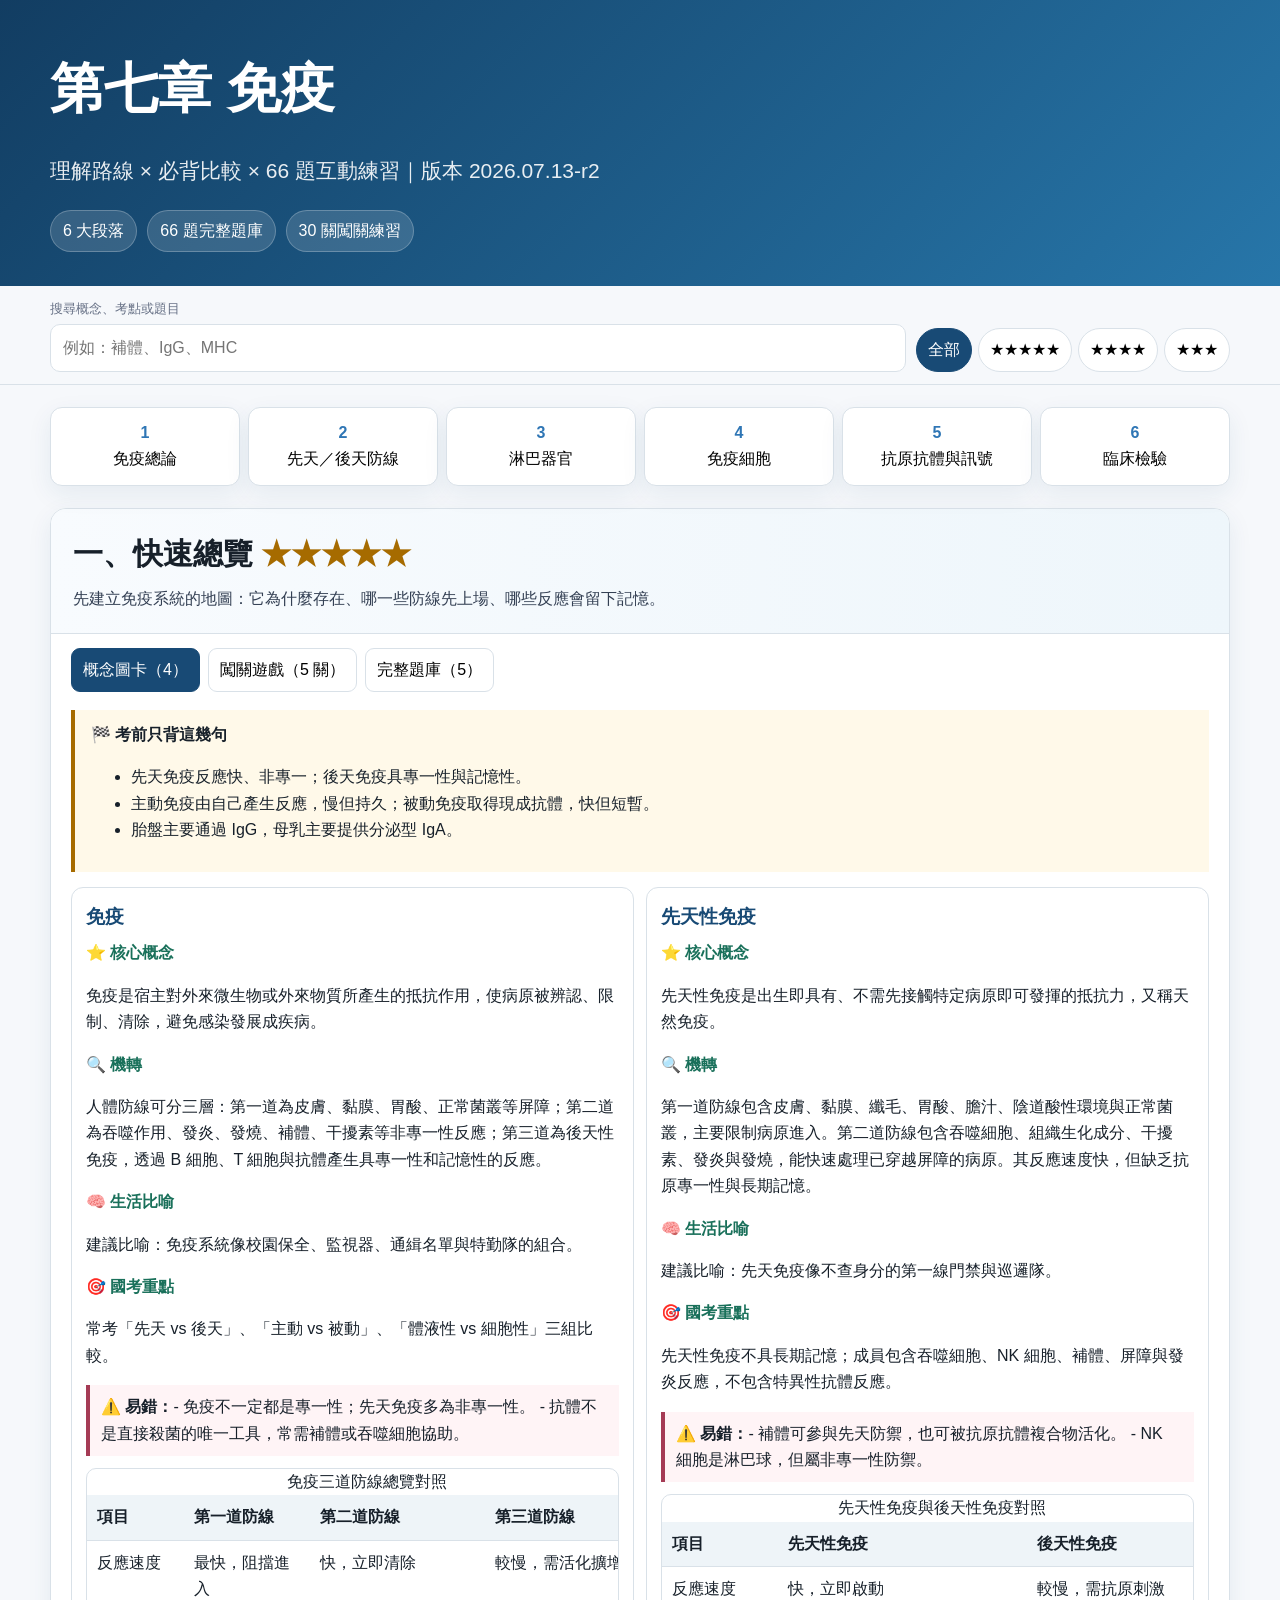
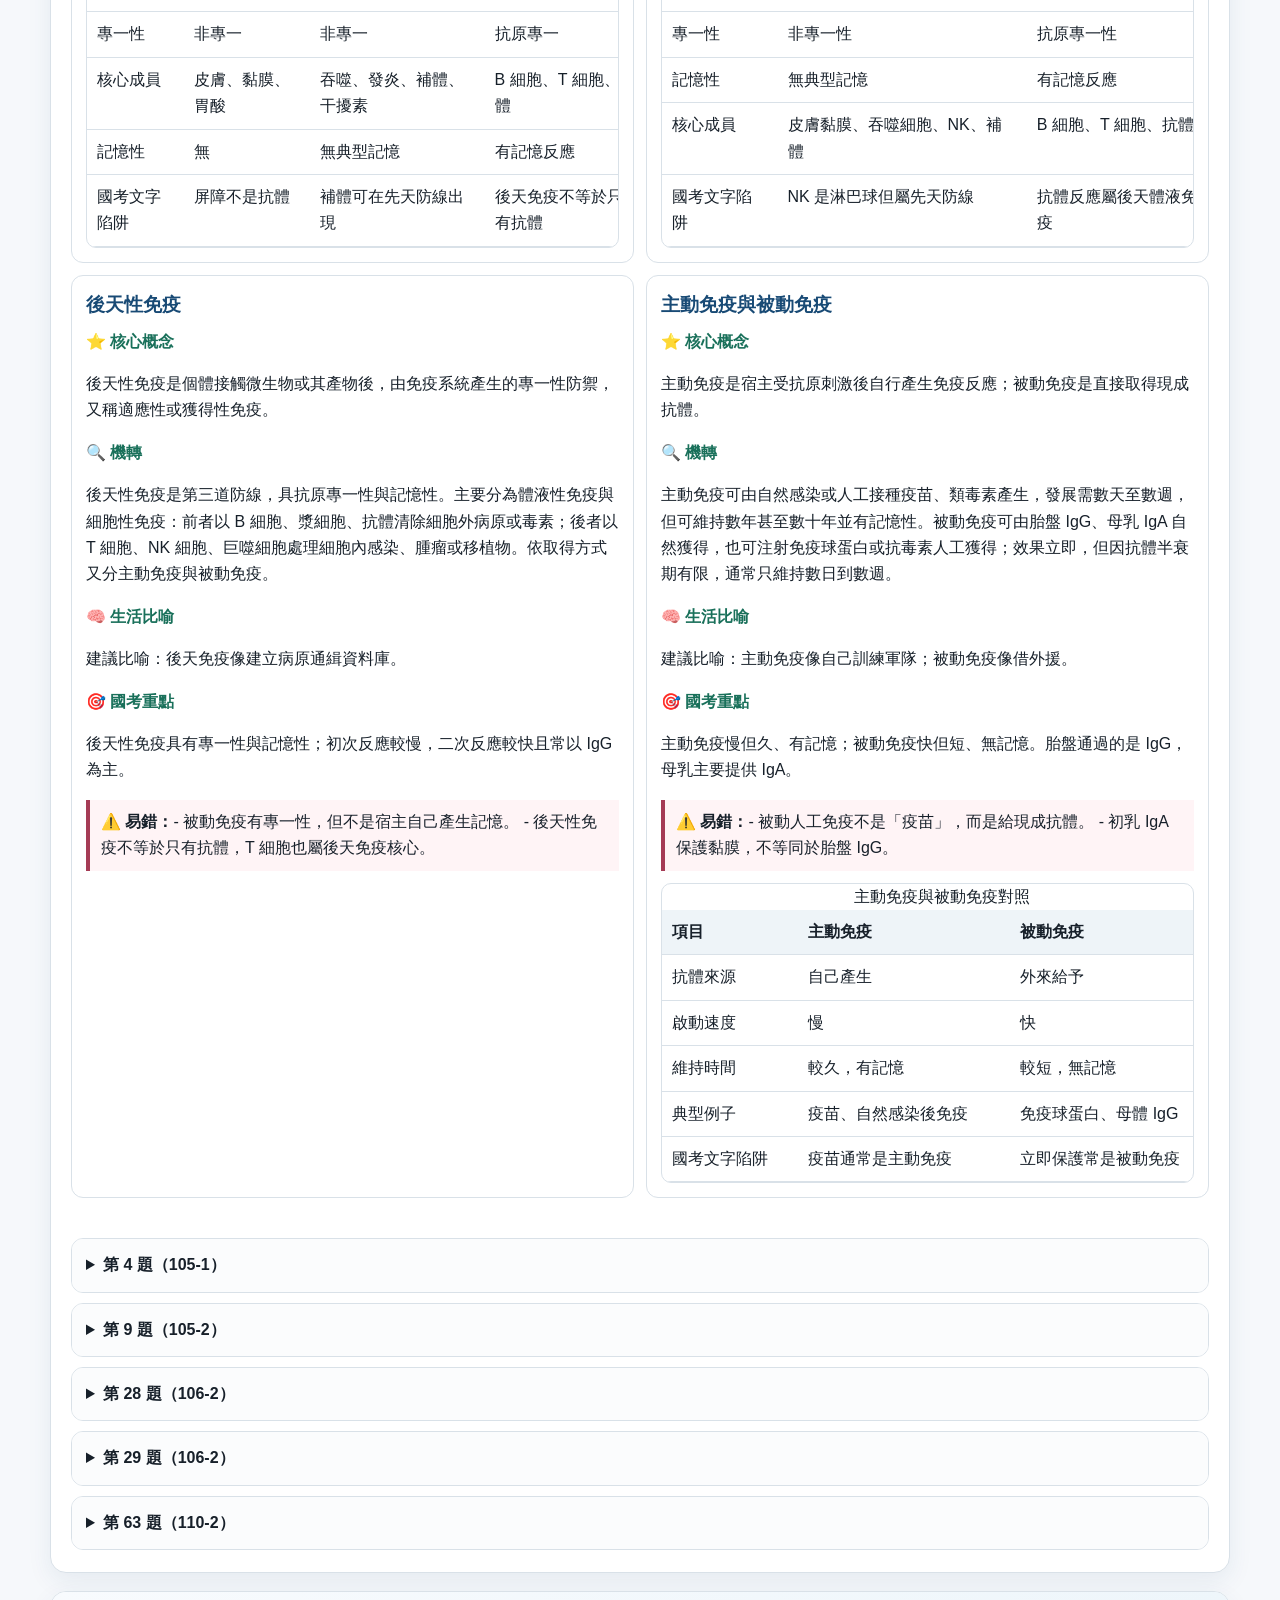
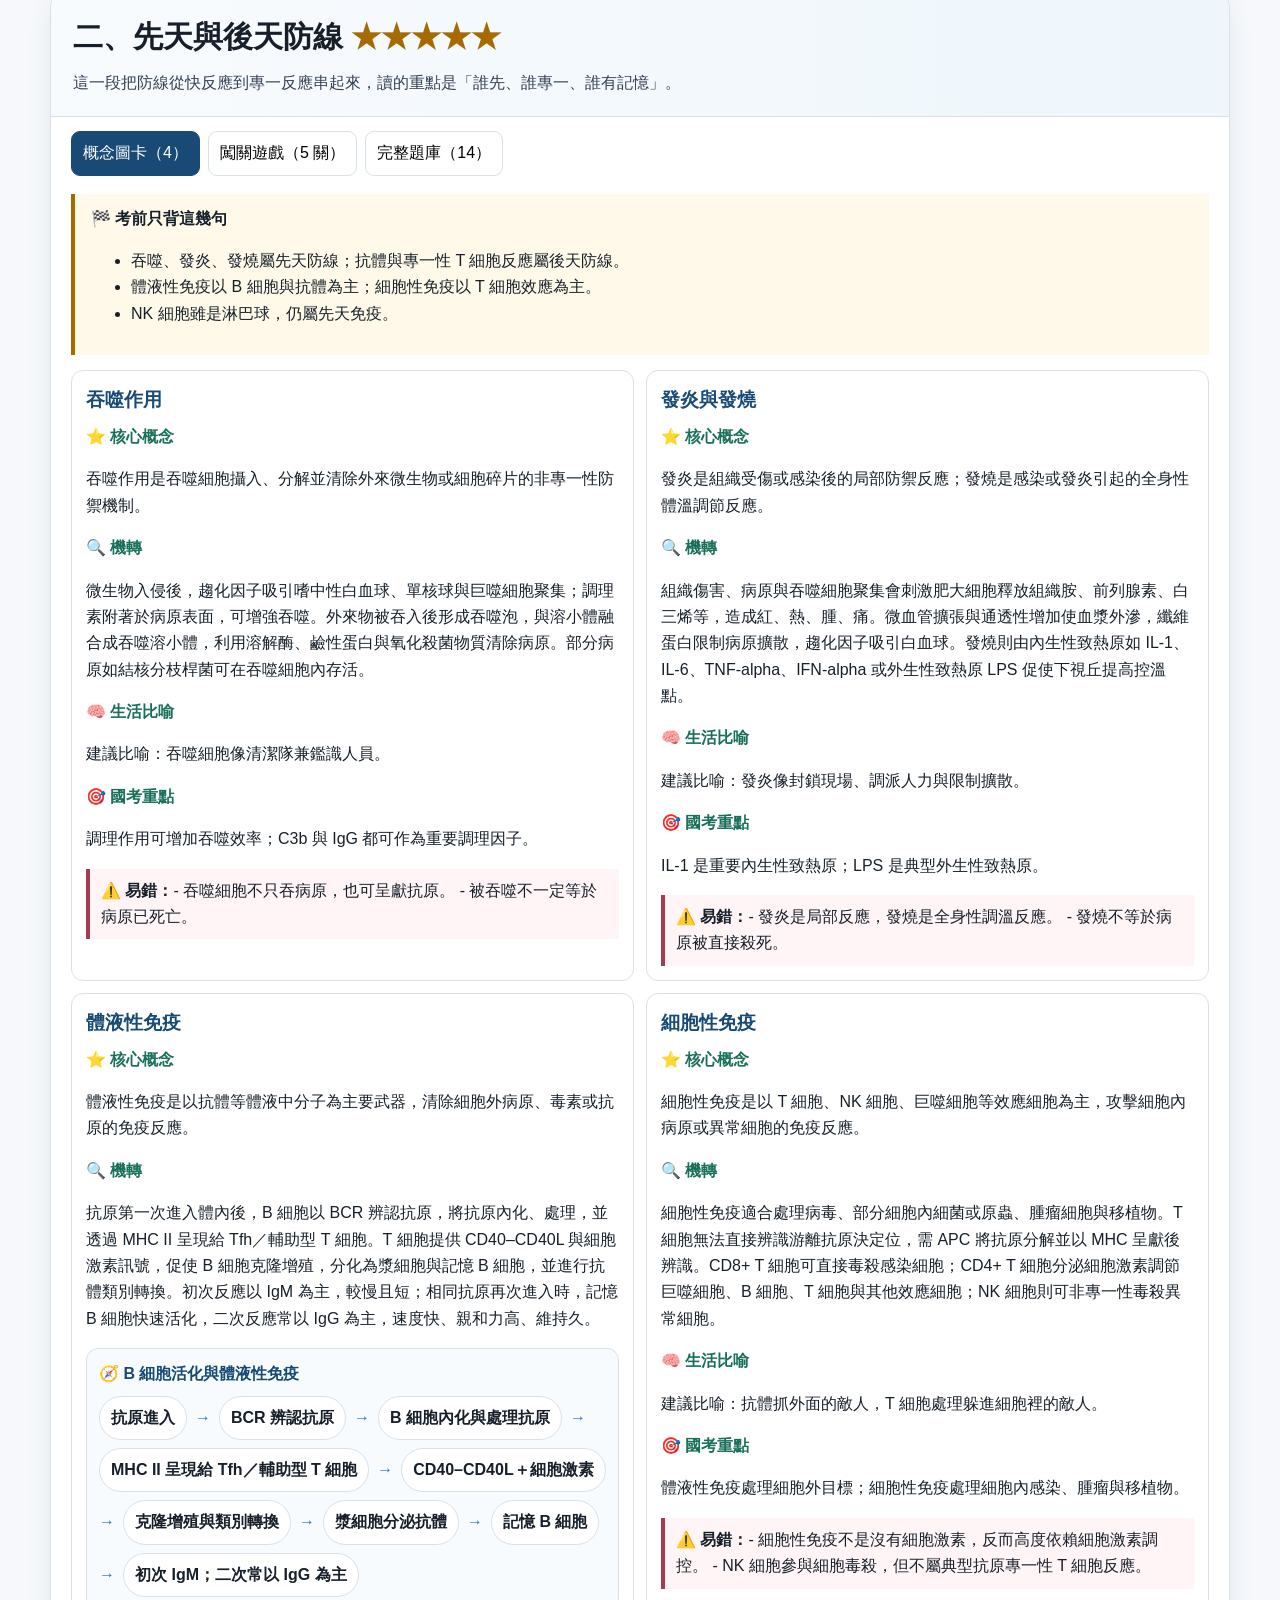
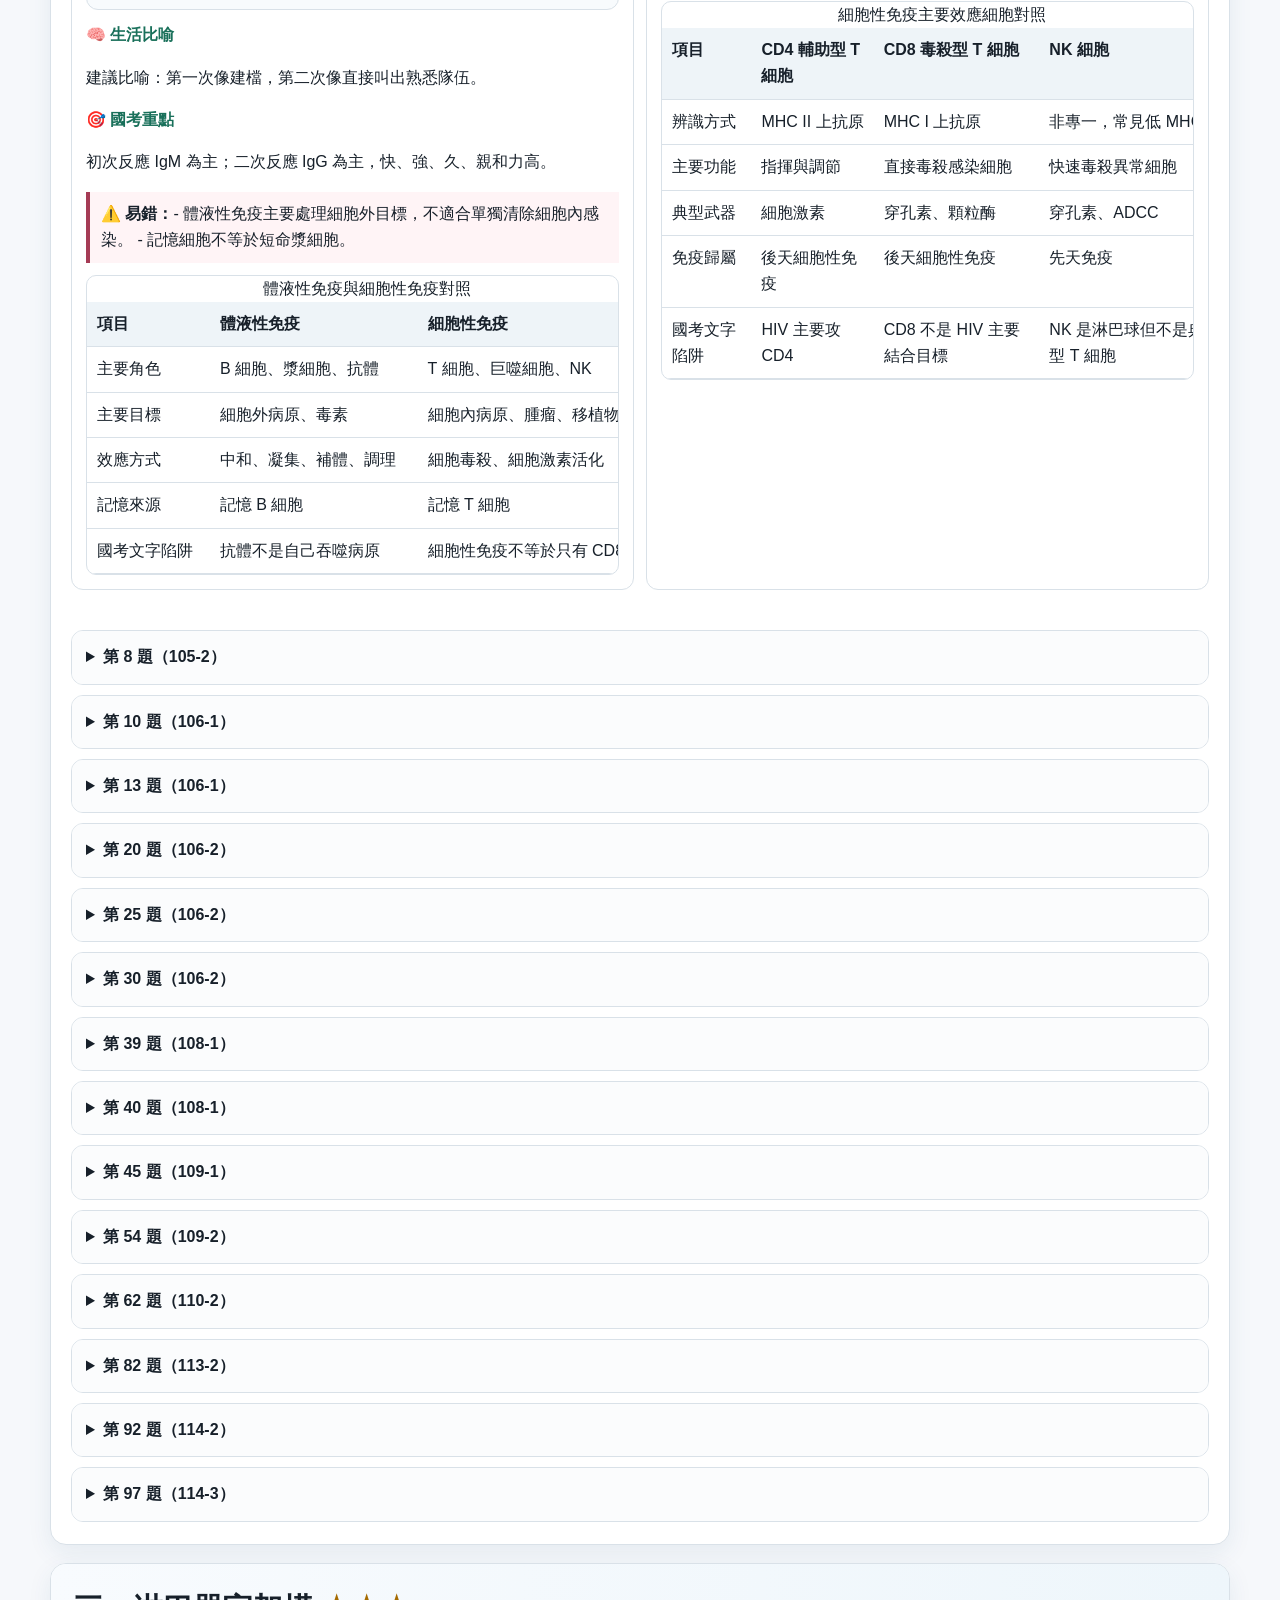
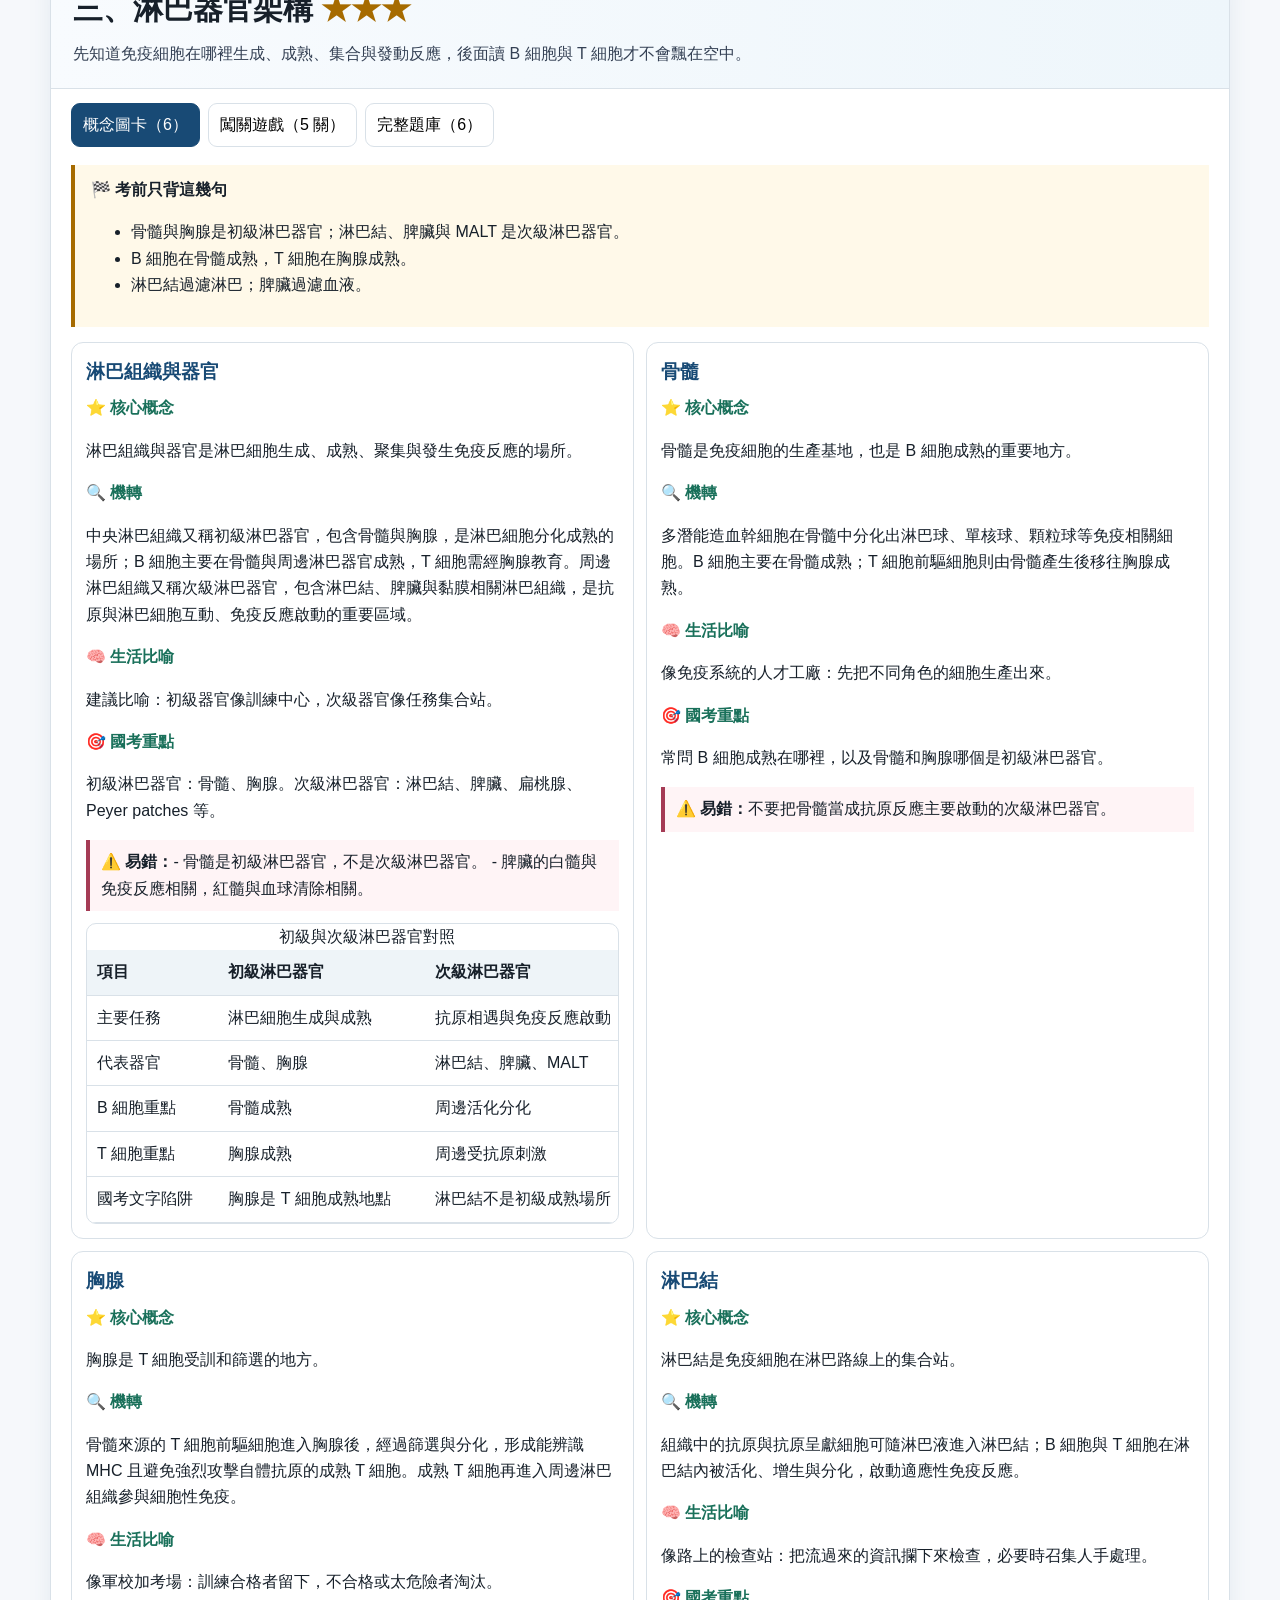
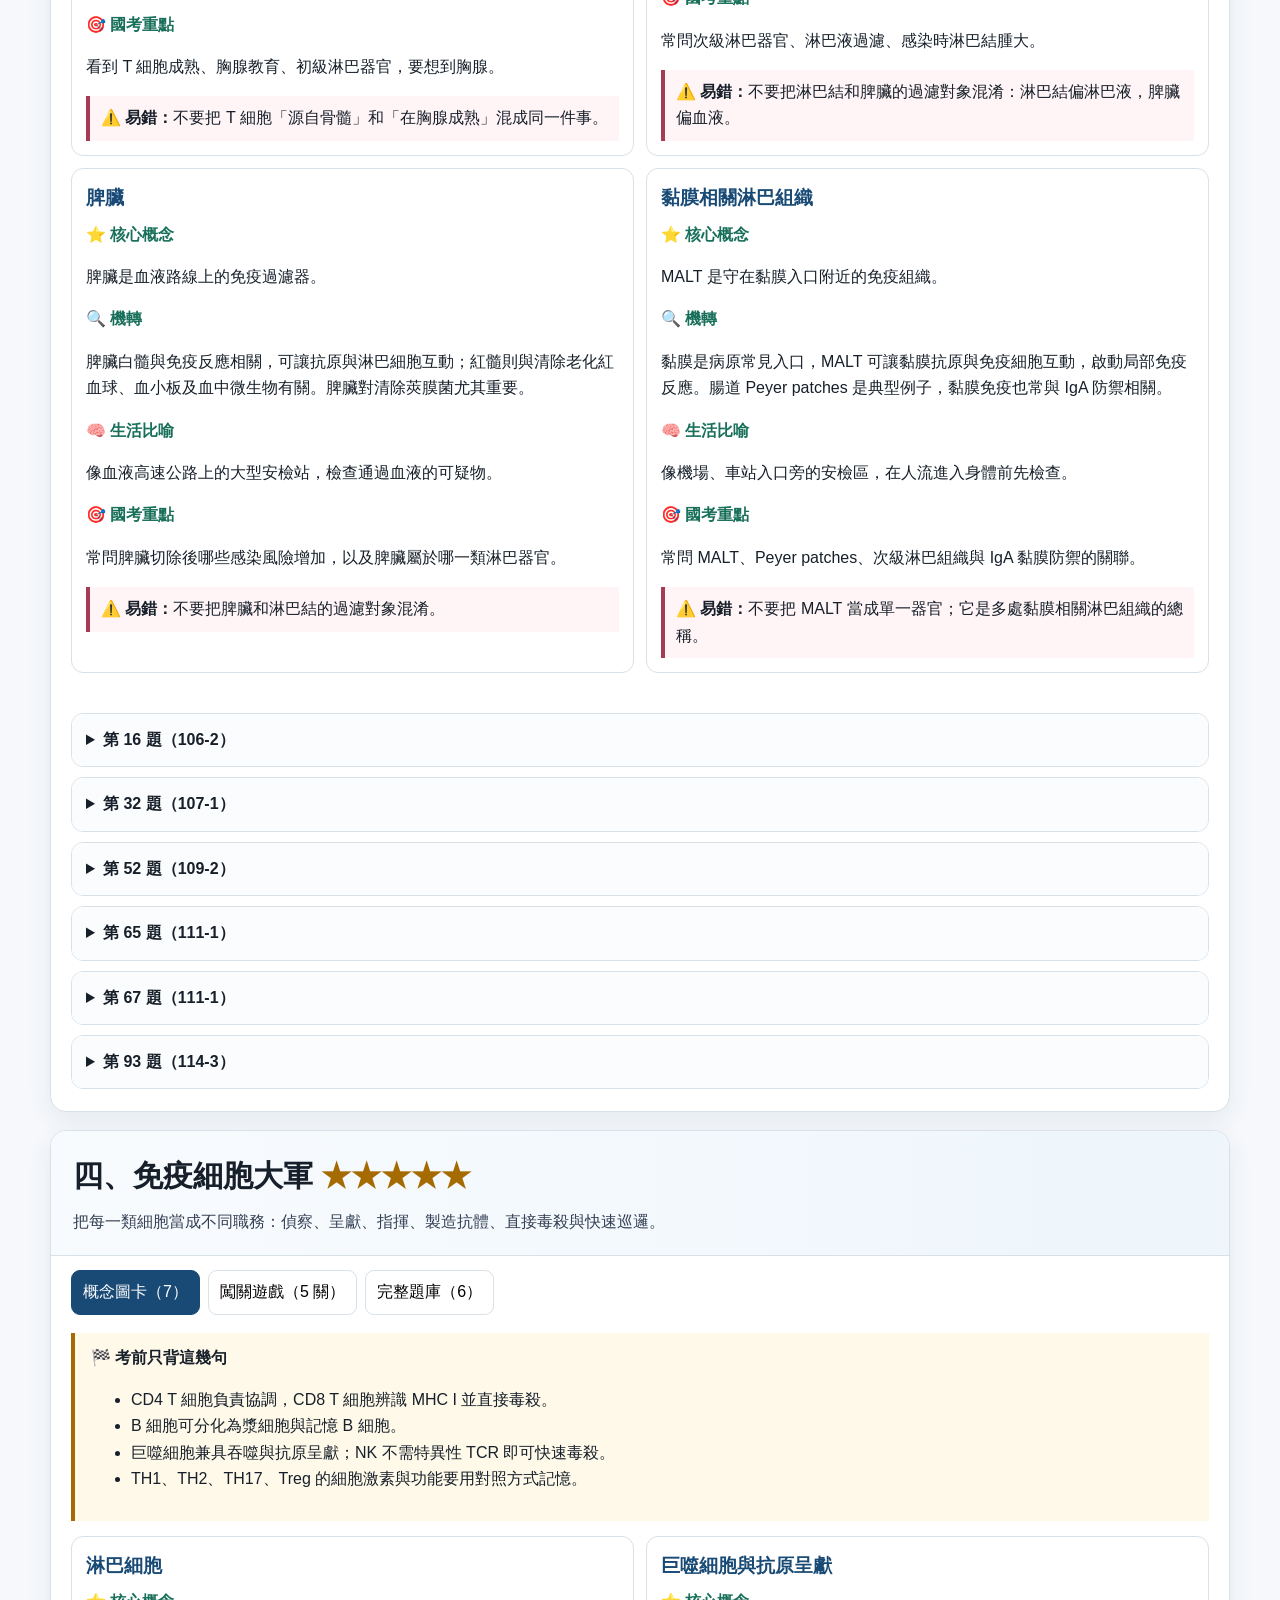
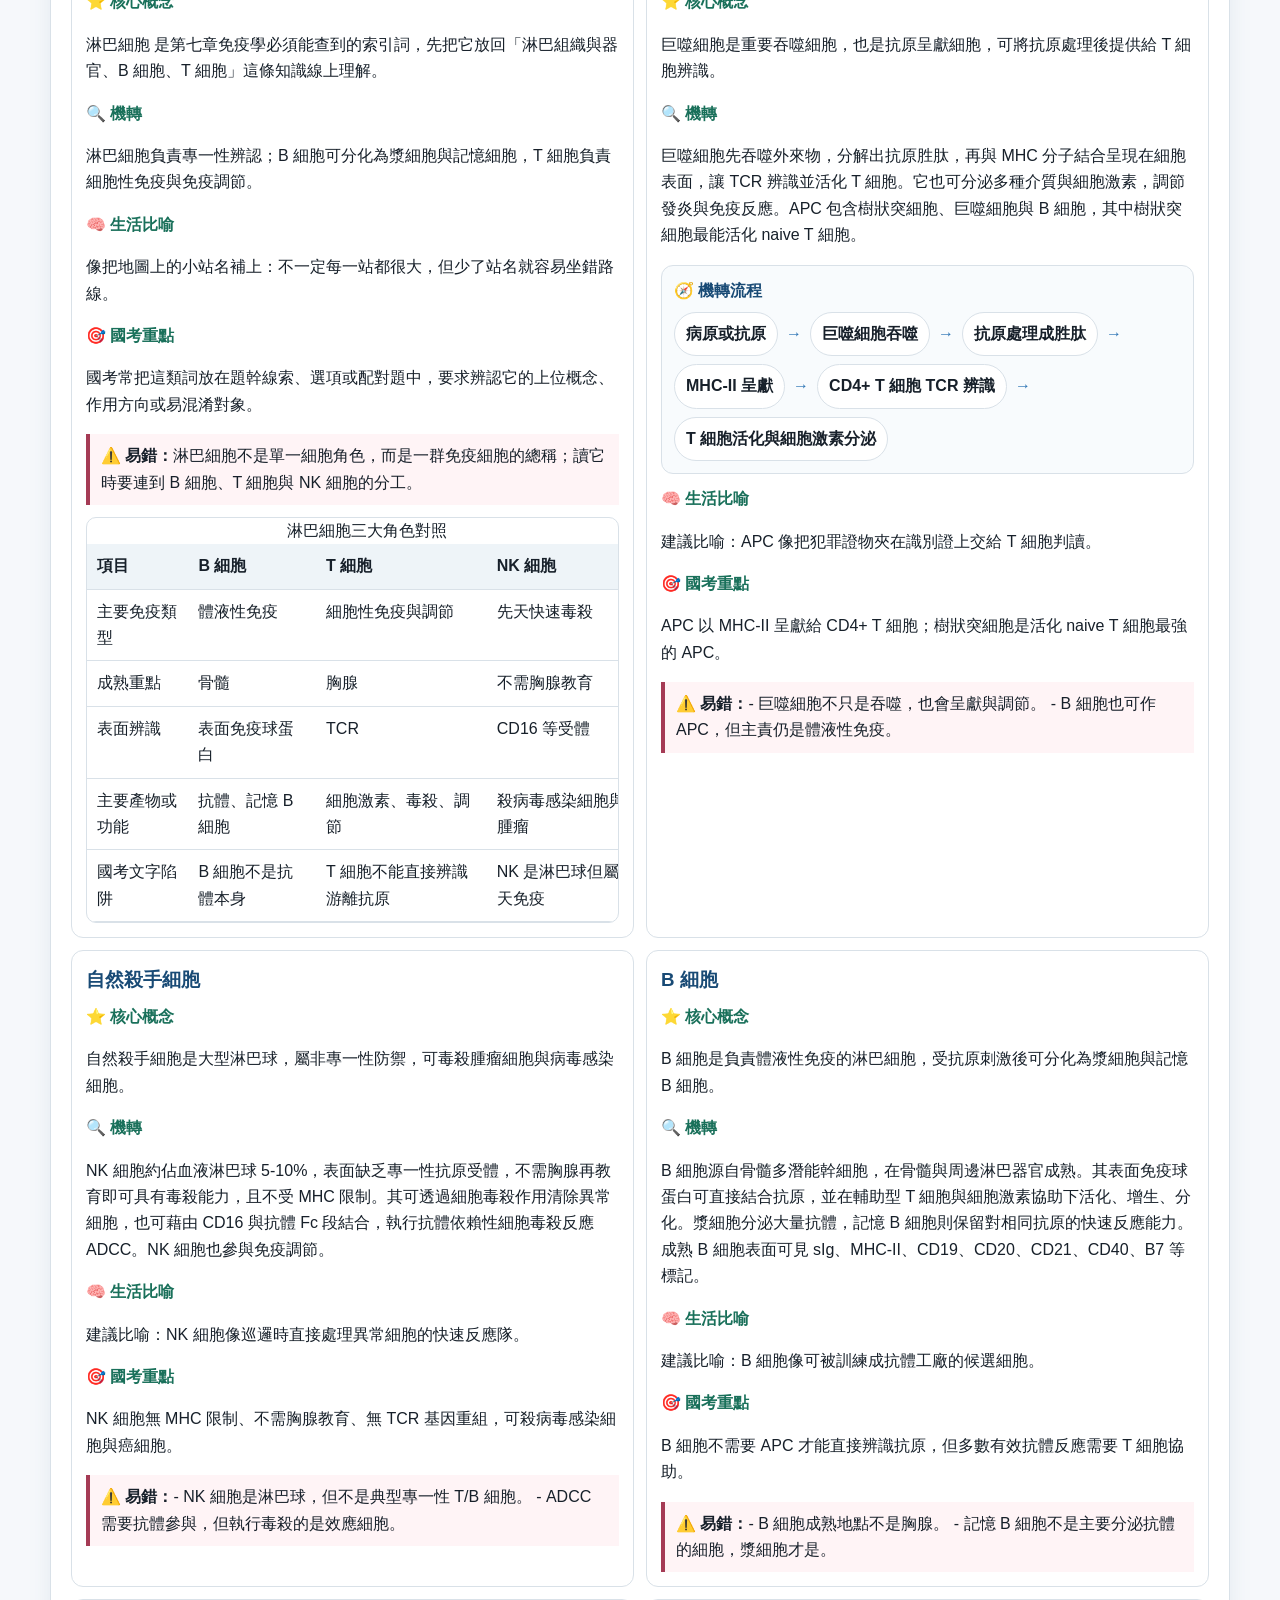
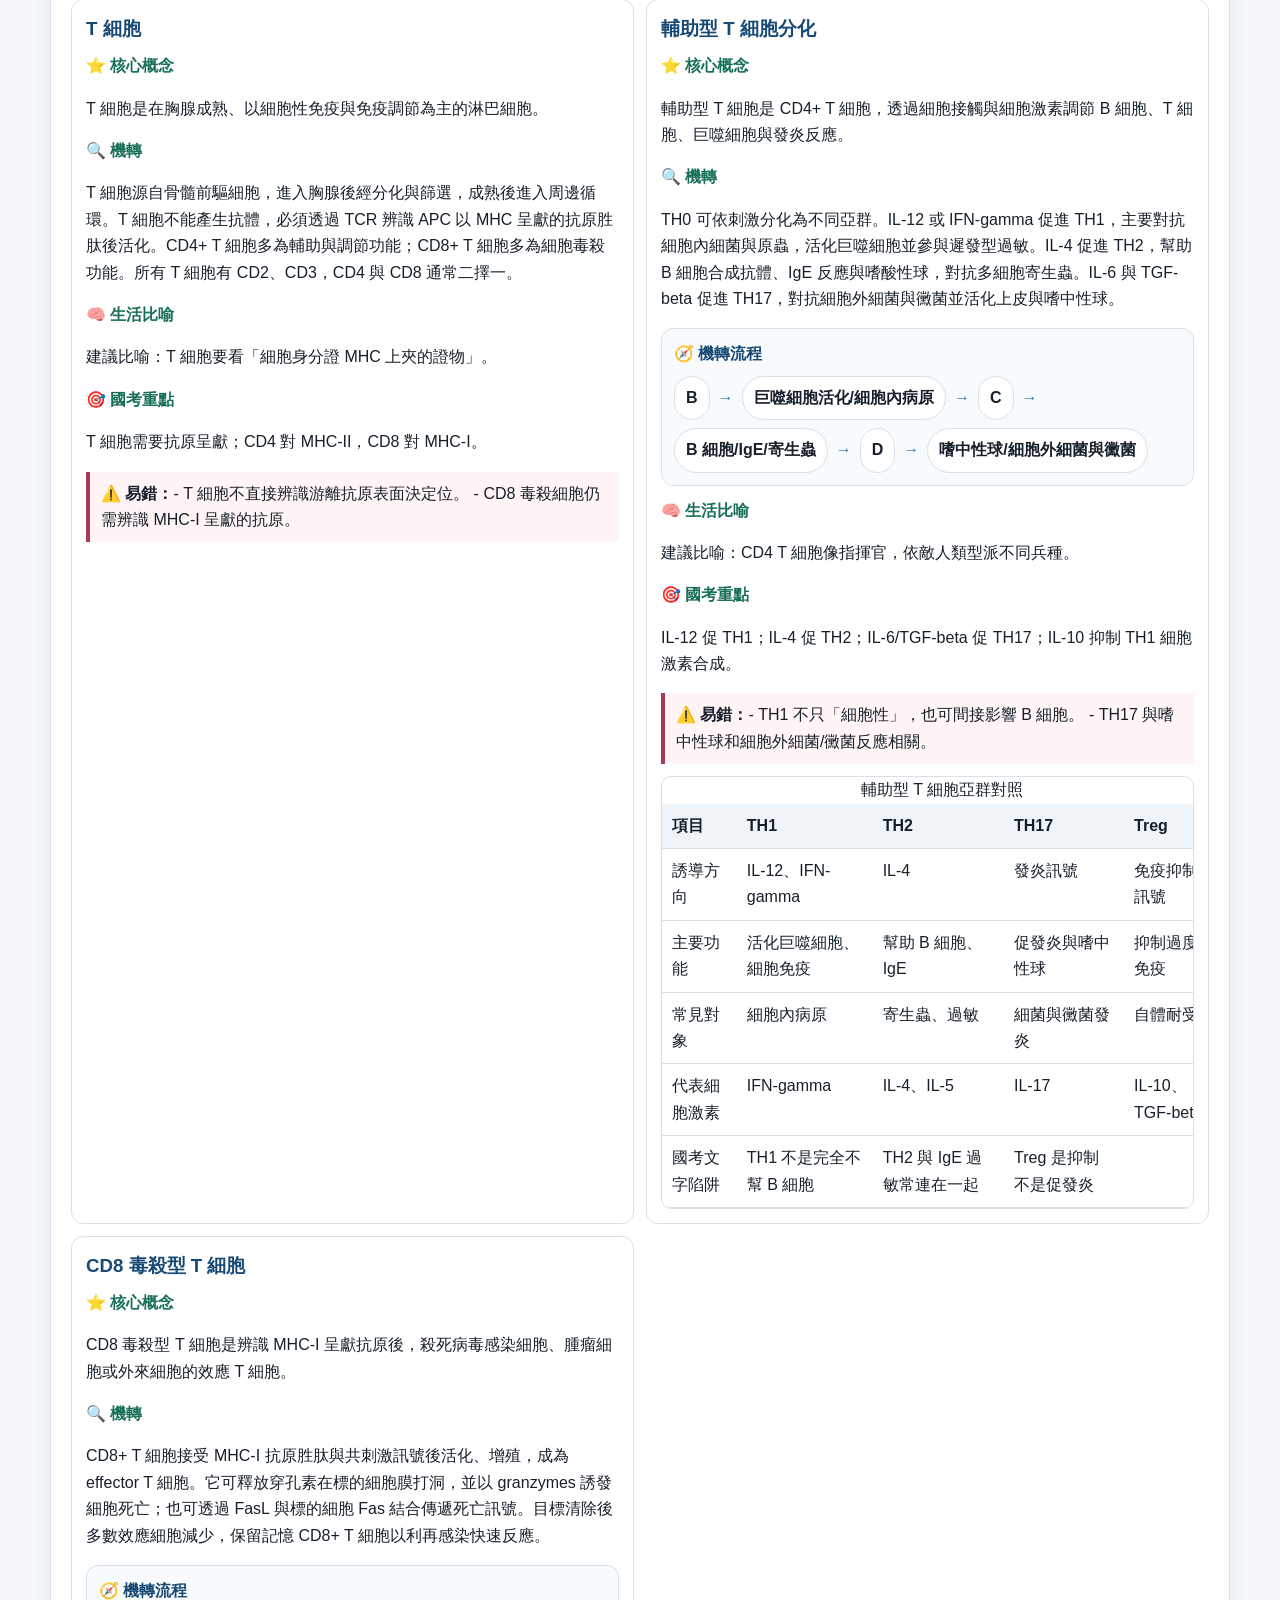
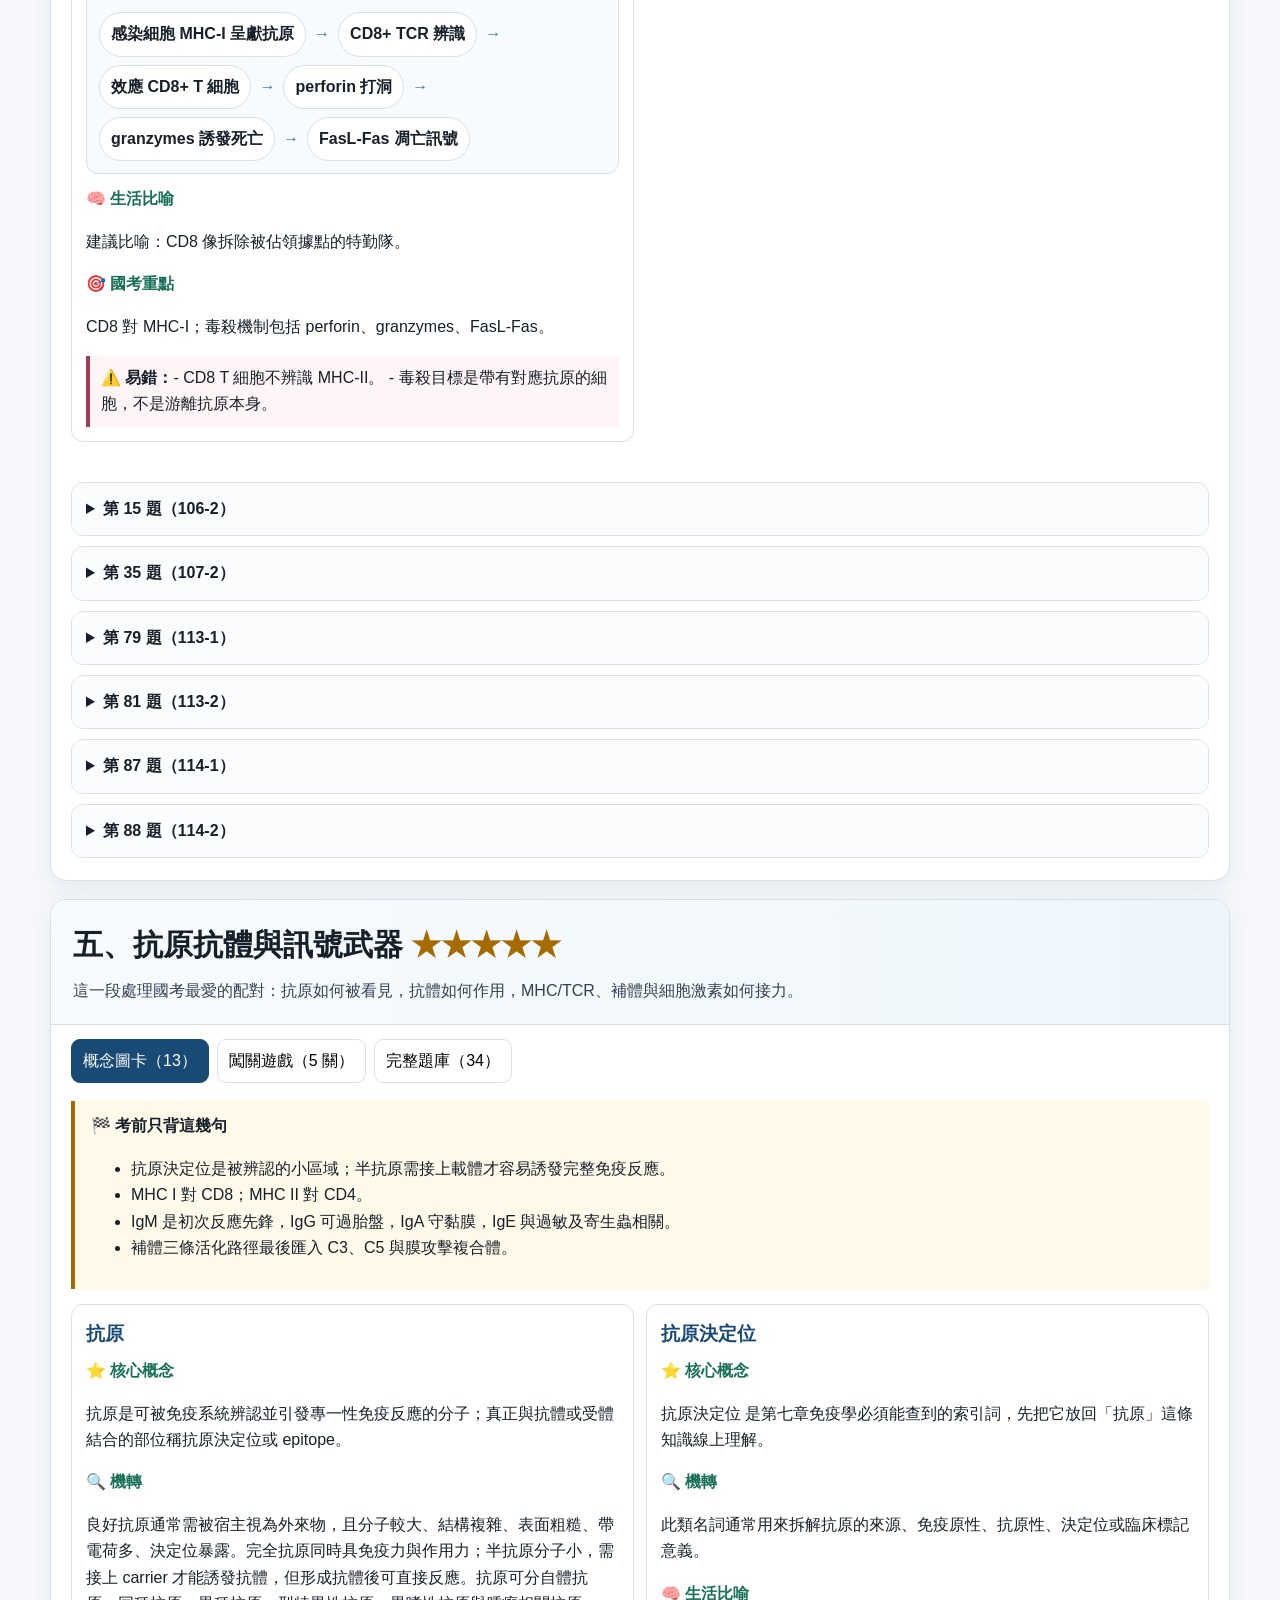
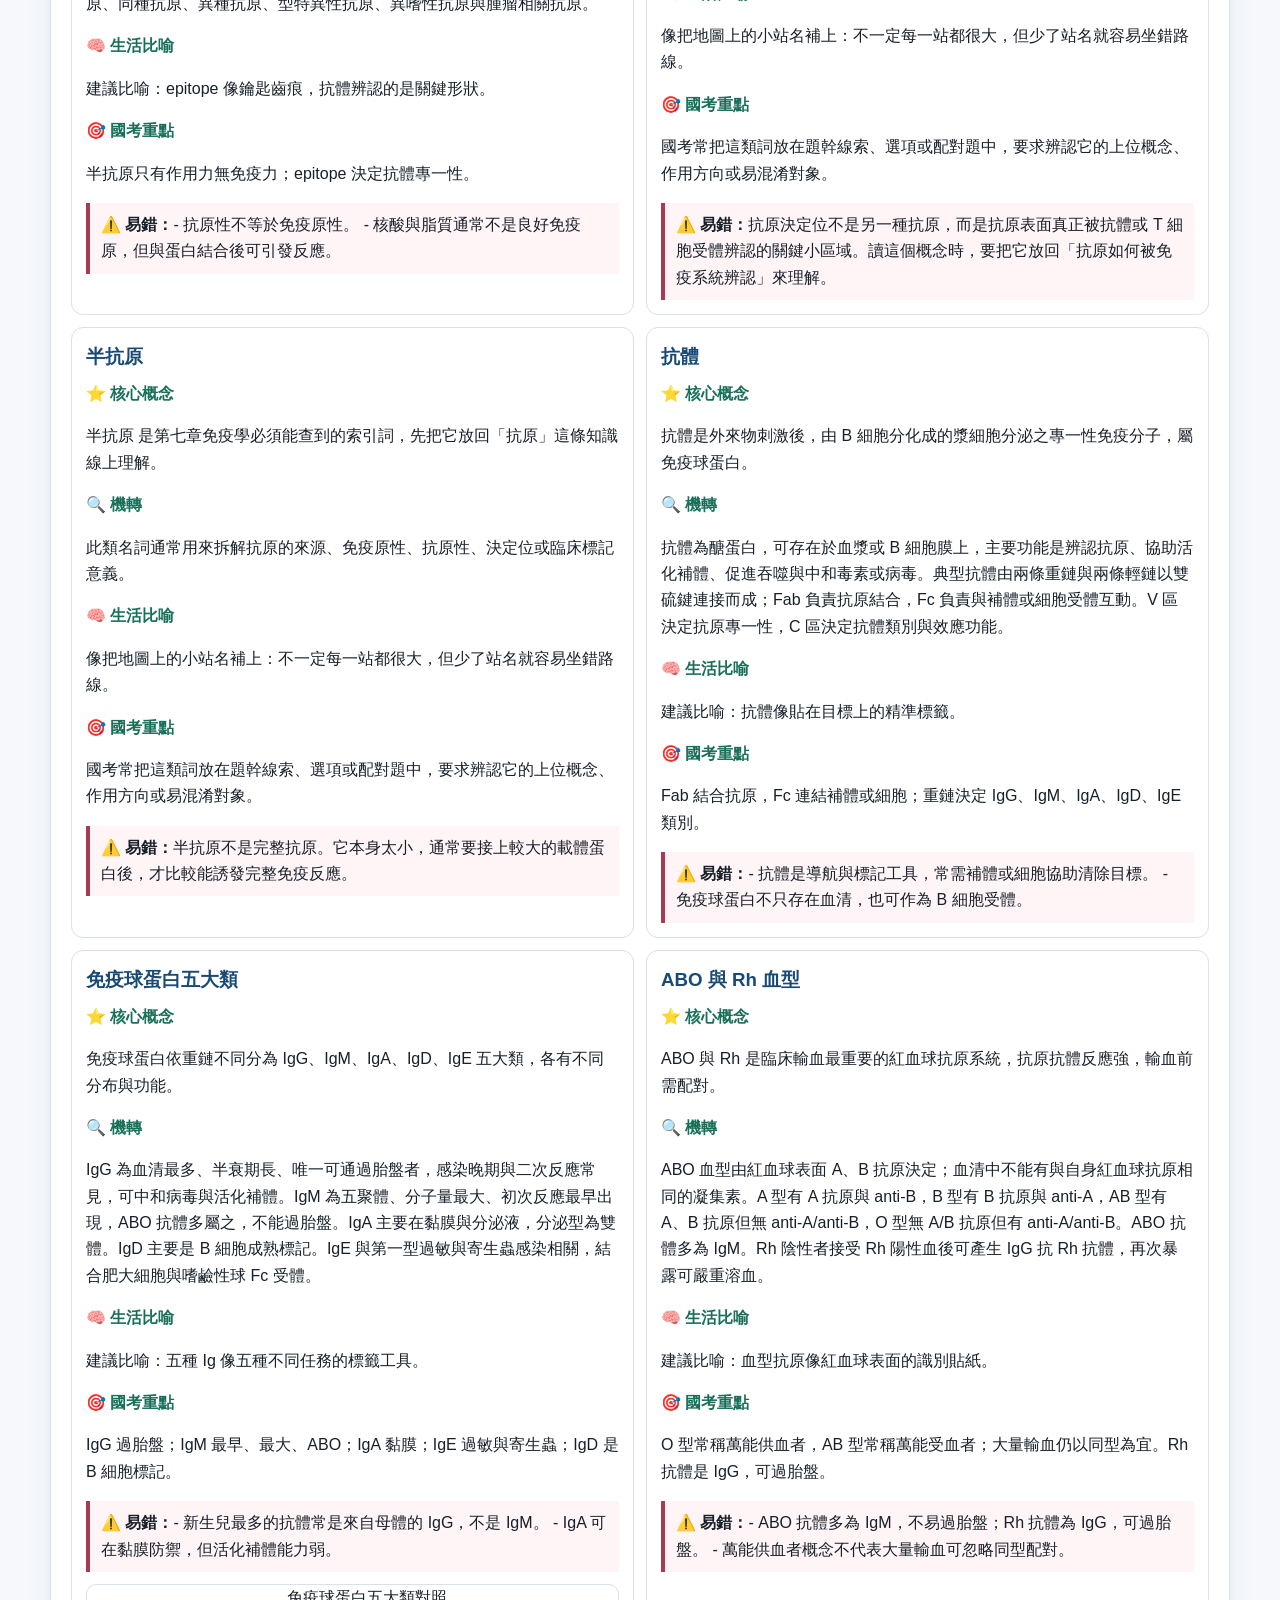
==== commit 28a071f9: "update" ====
--- a/CHP07_immune_infographic.html
+++ b/CHP07_immune_infographic.html
@@ -22,20 +22,19 @@
 <header><div class="wrap"><h1 id="title"></h1><p class="subtitle" id="subtitle"></p><div class="metrics" id="metrics"></div></div></header>
 <div class="toolbar"><div class="wrap tools"><div class="searchbox"><label for="search">搜尋概念、考點或題目</label><input class="search" id="search" type="search" placeholder="例如：補體、IgG、MHC"></div><div class="filters" aria-label="星等篩選"><button class="active" data-star="0">全部</button><button data-star="5">★★★★★</button><button data-star="4">★★★★</button><button data-star="3">★★★</button></div></div></div>
 <main class="wrap"><nav class="route" id="route" aria-label="學習路線"></nav><div id="sections"></div></main>
-<footer class="wrap">內容依 reviewed 知識卡與第七章題庫生成｜離線可用</footer>
-<script id="data" type="application/json">{"title": "第七章 免疫", "subtitle": "理解路線 × 必背比較 × 66 題互動練習", "route": ["免疫總論", "先天／後天防線", "淋巴器官", "免疫細胞", "抗原抗體與訊號", "臨床檢驗"], "sections": [{"title": "一、快速總覽", "stars": "★★★★★", "intro": "先建立免疫系統的地圖：它為什麼存在、哪一些防線先上場、哪些反應會留下記憶。", "cram": ["先天免疫反應快、非專一；後天免疫具專一性與記憶性。", "主動免疫由自己產生反應，慢但持久；被動免疫取得現成抗體，快但短暫。", "胎盤主要通過 IgG，母乳主要提供分泌型 IgA。"], "concepts": [{"title": "免疫", "plain": "免疫是宿主對外來微生物或外來物質所產生的抵抗作用，使病原被辨認、限制、清除，避免感染發展成疾病。", "analogy": "建議比喻：免疫系統像校園保全、監視器、通緝名單與特勤隊的組合。", "mechanism": "人體防線可分三層：第一道為皮膚、黏膜、胃酸、正常菌叢等屏障；第二道為吞噬作用、發炎、發燒、補體、干擾素等非專一性反應；第三道為後天性免疫，透過 B 細胞、T 細胞與抗體產生具專一性和記憶性的反應。", "diagrams": [], "focus": "常考「先天 vs 後天」、「主動 vs 被動」、「體液性 vs 細胞性」三組比較。", "confusion": "- 免疫不一定都是專一性；先天免疫多為非專一性。 - 抗體不是直接殺菌的唯一工具，常需補體或吞噬細胞協助。", "table": {"title": "免疫三道防線總覽對照", "headers": ["項目", "第一道防線", "第二道防線", "第三道防線"], "rows": [["反應速度", "最快，阻擋進入", "快，立即清除", "較慢，需活化擴增"], ["專一性", "非專一", "非專一", "抗原專一"], ["核心成員", "皮膚、黏膜、胃酸", "吞噬、發炎、補體、干擾素", "B 細胞、T 細胞、抗體"], ["記憶性", "無", "無典型記憶", "有記憶反應"], ["國考文字陷阱", "屏障不是抗體", "補體可在先天防線出現", "後天免疫不等於只有抗體"]]}}, {"title": "先天性免疫", "plain": "先天性免疫是出生即具有、不需先接觸特定病原即可發揮的抵抗力，又稱天然免疫。", "analogy": "建議比喻：先天免疫像不查身分的第一線門禁與巡邏隊。", "mechanism": "第一道防線包含皮膚、黏膜、纖毛、胃酸、膽汁、陰道酸性環境與正常菌叢，主要限制病原進入。第二道防線包含吞噬細胞、組織生化成分、干擾素、發炎與發燒，能快速處理已穿越屏障的病原。其反應速度快，但缺乏抗原專一性與長期記憶。", "diagrams": [], "focus": "先天性免疫不具長期記憶；成員包含吞噬細胞、NK 細胞、補體、屏障與發炎反應，不包含特異性抗體反應。", "confusion": "- 補體可參與先天防禦，也可被抗原抗體複合物活化。 - NK 細胞是淋巴球，但屬非專一性防禦。", "table": {"title": "先天性免疫與後天性免疫對照", "headers": ["項目", "先天性免疫", "後天性免疫"], "rows": [["反應速度", "快，立即啟動", "較慢，需抗原刺激"], ["專一性", "非專一性", "抗原專一性"], ["記憶性", "無典型記憶", "有記憶反應"], ["核心成員", "皮膚黏膜、吞噬細胞、NK、補體", "B 細胞、T 細胞、抗體"], ["國考文字陷阱", "NK 是淋巴球但屬先天防線", "抗體反應屬後天體液免疫"]]}}, {"title": "後天性免疫", "plain": "後天性免疫是個體接觸微生物或其產物後，由免疫系統產生的專一性防禦，又稱適應性或獲得性免疫。", "analogy": "建議比喻：後天免疫像建立病原通緝資料庫。", "mechanism": "後天性免疫是第三道防線，具抗原專一性與記憶性。主要分為體液性免疫與細胞性免疫：前者以 B 細胞、漿細胞、抗體清除細胞外病原或毒素；後者以 T 細胞、NK 細胞、巨噬細胞處理細胞內感染、腫瘤或移植物。依取得方式又分主動免疫與被動免疫。", "diagrams": [], "focus": "後天性免疫具有專一性與記憶性；初次反應較慢，二次反應較快且常以 IgG 為主。", "confusion": "- 被動免疫有專一性，但不是宿主自己產生記憶。 - 後天性免疫不等於只有抗體，T 細胞也屬後天免疫核心。"}, {"title": "主動免疫與被動免疫", "plain": "主動免疫是宿主受抗原刺激後自行產生免疫反應；被動免疫是直接取得現成抗體。", "analogy": "建議比喻：主動免疫像自己訓練軍隊；被動免疫像借外援。", "mechanism": "主動免疫可由自然感染或人工接種疫苗、類毒素產生，發展需數天至數週，但可維持數年甚至數十年並有記憶性。被動免疫可由胎盤 IgG、母乳 IgA 自然獲得，也可注射免疫球蛋白或抗毒素人工獲得；效果立即，但因抗體半衰期有限，通常只維持數日到數週。", "diagrams": [], "focus": "主動免疫慢但久、有記憶；被動免疫快但短、無記憶。胎盤通過的是 IgG，母乳主要提供 IgA。", "confusion": "- 被動人工免疫不是「疫苗」，而是給現成抗體。 - 初乳 IgA 保護黏膜，不等同於胎盤 IgG。", "table": {"title": "主動免疫與被動免疫對照", "headers": ["項目", "主動免疫", "被動免疫"], "rows": [["抗體來源", "自己產生", "外來給予"], ["啟動速度", "慢", "快"], ["維持時間", "較久，有記憶", "較短，無記憶"], ["典型例子", "疫苗、自然感染後免疫", "免疫球蛋白、母體 IgG"], ["國考文字陷阱", "疫苗通常是主動免疫", "立即保護常是被動免疫"]]}}], "gameQuestions": [{"no": 4, "source": "105-1", "cognitive": "理解/機轉", "difficulty": "中", "stem": "下列何種病毒感染後，可產生終身免疫？", "options": {"A": "腸病毒", "B": "腺病毒", "C": "流行感冒病毒", "D": "德國麻疹病毒"}, "answer": "D", "ask": "哪一種病毒在人體一次交手之後，就能讓免疫細胞一輩子記住它，再也不敢踏入身體半步？", "compare": "流感病毒那種每年都在變裝的「百變怪」，與結構穩定不變的德國麻疹病毒相比，哪一個才能讓抗體以不變應萬變地守候一生？", "lock": "腸病毒和腺病毒家族成員高達數十種，排除掉這些靠著「人多勢眾」或「快速變異」突破免疫防線的病毒後，誰才是那個終生不改容貌的唯一選項？", "explain": "同學們，想像一下免疫系統是在談戀愛！有些病毒是「百變渣男」，每天都在變裝（像是C選項的流感病毒，基因突變快到像換衣服，今年得過明年還會再來找你）；有些則是「多胞胎家族」（像是A選項腸病毒和B選項腺病毒，型別多達幾十種，你打敗了老大，老二老三還在後面排隊等著虐你）。只有D選項的德國麻疹病毒（Rubella virus），它是個「專情大仁哥」，血清型單一、結構穩定，這輩子就一張臉。只要你的免疫系統跟它交過一次手（不論是自然感染還是打疫苗），抗體就會記住它一輩子，提供你「執子之手，與子偕老」的終身免疫力！", "what": "考驗不同病毒的抗原變異性（血清型多寡與突變速度）如何影響人體免疫記憶的持久性。", "trap": "別把「感冒」跟「終身免疫」混為一談！很多人以為得過腸病毒或腺病毒就沒事了，其實你只是對「其中一種型號」免疫，它們龐大的家族成員隨時準備輪番上陣。至於流感病毒，則是靠著抗原漂移（Antigenic drift）年年大變身，根本沒辦法一勞永逸！", "level": 1, "sectionTitle": "一、快速總覽"}, {"no": 9, "source": "105-2", "cognitive": "記憶/辨識", "difficulty": "中", "stem": "下列有關後天性免疫（adaptive immunity）的敘述，何者錯誤？", "options": {"A": "TH1 只能幫助細胞性免疫反應，不會幫助 B 細胞製造抗體", "B": "IgG 抗體可與自然殺手細胞（natural killer cell）表面的 CD16 結合，幫助自然殺手細胞毒殺標的細胞，稱為 ADCC（antibody-dependent cellular cytotoxicity）", "C": "TH17 細胞分泌 IL-17，活化上皮細胞與嗜中性細胞（neutrophil），促進發炎反應", "D": "IgG 與 IgM 抗體可活化補體，促進免疫反應"}, "answer": "A", "ask": "輔助型 T 細胞和抗體大軍在後天性免疫中扮演著不同角色，我們要如何揪出哪一個選項悄悄抹殺了它們之間的合作關係？", "compare": "輔助型 TH1 細胞難道真的是個只懂細胞免疫、完全不跟 B 細胞打交道的「邊緣人」嗎？相較之下，IgG、IgM 活化補體或協助 NK 細胞進行 ADCC 的機制是否符合它們一貫的作戰風格？", "lock": "試著想想 TH1 所分泌的干擾素-γ（IFN-γ），它除了活化巨噬細胞外，難道不會順便指揮 B 細胞製造特定種類的 IgG 抗體來共同抗敵嗎？", "explain": "同學們，這題我們要來拆解後天性免疫的「跨界聯手」大戲！大家常背「TH1 負責細胞免疫，TH2 負責體液（抗體）免疫」，就以為它們老死不相往來，這是大錯特錯的！TH1 雖然主導細胞免疫，但它分泌的干擾素-γ（IFN-γ）可是個厲害的角色，它會跑去跟 B 細胞咬耳朵，刺激 B 細胞進行抗體轉類（Class Switching），製造出更強力的 IgG 抗體來幫忙。所以選項 A 說它「不會幫助 B 細胞製造抗體」實在是太冤枉 TH1 了！至於其他選項都是百分之百的實話：B 選項的 ADCC 就是 IgG 用尾巴（Fc 段）抓住 NK 細胞表面的 CD16，手牽手去毒殺目標，這招超級經典；C 選項的 TH17 就是發炎界的號角手，狂吹 IL-17 來召喚嗜中性球大軍；D 選項的 IgG 和 IgM 則是補體經典路徑的啟動鑰匙。因此，只有 A 錯得離譜！", "what": "考後天性免疫中，各式 T 細胞亞群（TH1、TH17）與抗體（IgG、IgM）的功能與協同作戰機制。", "trap": "最容易踩到的雷就是把 TH1 與 TH2 的二分法記太死。切記，免疫系統是高度整合的網絡，TH1 的細胞因子一樣會影響 B 細胞的抗體生成類型，絕對不是互不干涉的獨立王國！", "level": 2, "sectionTitle": "一、快速總覽"}, {"no": 28, "source": "106-2", "cognitive": "理解/機轉", "difficulty": "中", "stem": "以下何者不是負擔先天性免疫作用的細胞？", "options": {"A": "自然殺手細胞（Natural killer cell）", "B": "巨噬細胞（Macrophage）", "C": "肥大細胞（Mast cell）", "D": "毒殺性 T 細胞（Cytotoxic T cell）"}, "answer": "D", "ask": "身體裡的免疫細胞哪些是天生自帶戰鬥技能的「即戰力」，哪些又是需要後天特訓才能上場的「特種部隊」？", "compare": "巨噬細胞、肥大細胞與 NK 細胞在面對病原體時，需要像 T 細胞一樣先經過抗原呈現與漫長的特訓分化階段嗎？", "lock": "哪一個細胞擁有高度特異性受體（TCR），必須依賴後天適應性免疫系統的激活才能發揮精準毒殺功能？", "explain": "嘿！各位同學，這題其實是在考我們免疫大軍的「兩大陣營」：不需要特訓、天生就超能打的「先天性免疫（Innate immunity）」，以及需要時間特訓、精準打擊的「後天性免疫（Adaptive immunity）」。我們來看看選項裡的細胞們： * **巨噬細胞 (B)** 和 **肥大細胞 (C)** 就像是身體裡的巡邏警衛和警報器，一看到外來入侵者就直接上去吞噬或釋放組織胺，屬於天生就有的「先天性免疫」基本班底。 * 那 **自然殺手細胞 (NK cell, A)** 呢？雖然它名字裡有「殺手」兩個字，但它其實是個不需經過特訓、天生就懂得消滅異常細胞的「先天性」猛將！ * 但 **毒殺性 T 細胞 (CD8+ T cell, D)** 就不一樣了。T 細胞和 B 細胞是「後天性（適應性）免疫」的超級菁英，它們必須經過胸腺（Thymus）的嚴格特訓，認得特定的抗原（就像是看過身分證編號）之後才能出動精準打擊。它絕對不是「天生」就會隨便攻擊的，而是後天特訓出來的專屬刺客！所以，它不屬於先天性免疫，答案選 D 啦！", "what": "區分「先天性（非特異性）免疫」與「後天性（特異性）免疫」所屬的細胞成員。", "trap": "很多人看到「自然殺手細胞（NK cell）」和「毒殺性 T 細胞（Cytotoxic T cell）」名字裡都有「殺手」或「毒殺」，就以為它們是一家人。請記住，NK 細胞是天生的「第一線殺手」（先天性），而 T 細胞則是需要特訓、認抗原的「後天特種部隊」（後天性），千萬別搞混囉！", "level": 3, "sectionTitle": "一、快速總覽"}, {"no": 29, "source": "106-2", "cognitive": "記憶/辨識", "difficulty": "中", "stem": "有關後天性免疫（adaptive immunity），下列敘述何者錯誤？", "options": {"A": "T 淋巴細胞之完整活化需要仰賴抗原呈現細胞（antigen presenting cell）提供黏著因子（adhesion molecules）、MHC+抗原片段、協同刺激分子（co-stimulation molecules）及細胞激素（cytokines）", "B": "巨噬細胞（macrophage）、B 細胞（B lymphocyte）及樹突細胞（dendritic cell）都可以是抗原呈現 細胞（antigen presenting cell）", "C": "B 細胞受體及 T 細胞受體均可與抗原直接結合，啟動受體之活化", "D": "後天性免疫細胞的初始活化位置在二級淋巴器官（淋巴結或脾臟等）"}, "answer": "C", "ask": "T 細胞和 B 細胞在跟抗原「牽手成功」的活化條件上，到底有什麼本質上的不同？", "compare": "游離的抗原可以直接把 B 細胞給激活，但對 T 細胞來說，如果少了 MHC 分子在旁邊牽線搭橋，它有辦法自己去認識外面的抗原嗎？", "lock": "既然 T 細胞受體（TCR）必須高度依賴抗原呈現細胞（APC）上的 MHC 來「餵食」抗原，那麼哪一個選項把 T 細胞和 B 細胞的抗原結合能力混為一談了？", "explain": "嘿，同學們！這題我們來聊聊免疫界的兩大巨頭——T 細胞和 B 細胞的「擇偶條件」（也就是怎麼跟抗原結合啦）。B 細胞（BCR）是個不挑食的豪放派，只要抗原漂過去，它就可以張開雙臂直接跟抗原抱抱（結合）並啟動活化。但我們的 T 細胞（TCR）就傲嬌多了！它是個「重度依賴相親介面」的挑剔鬼，絕對不跟「裸露（游離）」的抗原直接勾搭，必須要靠「抗原呈現細胞（APC）」用 MHC 分子把抗原切成碎片、端到它面前，它才肯看一眼！所以選項 C 說「B 細胞受體及 T 細胞受體均可與抗原直接結合」，這完全是把 T 細胞當成隨便的人了，它哪有這麼容易直接結合？因此 C 是錯的。至於其他選項：A 選項非常完美，T 細胞活化就像求婚，除了 MHC 跟抗原（戒指），還需要黏著因子、協同刺激分子（雙方家長同意）和細胞激素（催化氣氛的音樂），缺一不可；B 選項提到的巨噬、B 細胞和樹突細胞，就是免疫界最專業的「抗原呈現三劍客（APC）」；D 選項也沒錯，未成熟的初始細胞們平時就在二級淋巴器官（像淋巴結、脾臟這個相親廣場）辦派對、等著被活化喔！", "what": "考驗你是否清楚 B 細胞與 T 細胞在認識、結合抗原時，本質上的決定性差異。", "trap": "很多同學會因為「B 細胞和 T 細胞都需要被活化」，就誤以為它們跟抗原接觸的方式一模一樣。請記住：T 細胞是盲目的，沒有 MHC 這個「拐杖」幫忙指引呈現抗原，它根本看不見抗原！", "level": 4, "sectionTitle": "一、快速總覽"}, {"no": 63, "source": "110-2", "cognitive": "理解/機轉", "difficulty": "中", "stem": "後天性免疫缺乏症候群（acquired immune deficiency syndrome, AIDS）是因為感染人類免疫缺乏病毒 （HIV），造成何種細胞減少？", "options": {"A": "B 細胞", "B": "CD4 T 細胞", "C": "巨噬細胞（macrophage）", "D": "自然殺手細胞（natural killer cell）"}, "answer": "B", "ask": "當愛滋病毒（HIV）大舉入侵人體時，它最喜歡挑哪一種免疫細胞當作宿主進行複製，並將其趕盡殺絕？", "compare": "巨噬細胞與 B 細胞雖然都參與免疫防禦，但誰才是調度整場免疫反應、且表面配有 HIV 專屬受體 CD4 的靈魂指揮官？", "lock": "哪一個細胞的崩潰會直接導致輔助性免疫功能癱瘓，從而定義了後天性免疫缺乏症候群（AIDS）的臨床診斷標準？", "explain": "哎呀，各位同學！這題可是免疫學界的「經典明星題」啊！想像一下，我們的免疫系統就像一支軍隊，而 CD4 T 細胞（也就是輔助型 T 細胞 Helper T cells）就是這支軍隊的「最高總司令」。HIV 病毒這個狡猾的間諜，它的表面蛋白 gp120 就像一把特製鑰匙，專門去配 CD4 T 細胞身上的鎖（CD4 受體）。一旦配對成功，HIV 就會入侵並瘋狂複製，最後把總司令給「撕票」了！總司令一死，B 細胞、巨噬細胞、NK 細胞這些小兵頓時群龍無首、自亂陣腳，這就是為什麼 AIDS 患者會面臨全面性的免疫崩潰。雖然巨噬細胞也會被感染，但真正被斬首、數量呈斷崖式下跌的，絕對是我們的 CD4 T 細胞！所以選 (B) 完全是送分題啦！", "what": "考核 HIV 病毒侵入人體時的主要靶細胞（Target Cell）及其造成的免疫缺陷核心機制。", "trap": "別因為聽到「免疫缺乏」就直覺選了負責製造抗體的 B 細胞！另外，HIV 雖然也會感染巨噬細胞，但真正被病毒大量摧毀、導致數量暴跌並引發 AIDS 典型病症的，依然是 CD4 T 細胞。", "level": 5, "sectionTitle": "一、快速總覽"}], "questions": [{"no": 4, "source": "105-1", "cognitive": "理解/機轉", "difficulty": "中", "stem": "下列何種病毒感染後，可產生終身免疫？", "options": {"A": "腸病毒", "B": "腺病毒", "C": "流行感冒病毒", "D": "德國麻疹病毒"}, "answer": "D", "ask": "哪一種病毒在人體一次交手之後，就能讓免疫細胞一輩子記住它，再也不敢踏入身體半步？", "compare": "流感病毒那種每年都在變裝的「百變怪」，與結構穩定不變的德國麻疹病毒相比，哪一個才能讓抗體以不變應萬變地守候一生？", "lock": "腸病毒和腺病毒家族成員高達數十種，排除掉這些靠著「人多勢眾」或「快速變異」突破免疫防線的病毒後，誰才是那個終生不改容貌的唯一選項？", "explain": "同學們，想像一下免疫系統是在談戀愛！有些病毒是「百變渣男」，每天都在變裝（像是C選項的流感病毒，基因突變快到像換衣服，今年得過明年還會再來找你）；有些則是「多胞胎家族」（像是A選項腸病毒和B選項腺病毒，型別多達幾十種，你打敗了老大，老二老三還在後面排隊等著虐你）。只有D選項的德國麻疹病毒（Rubella virus），它是個「專情大仁哥」，血清型單一、結構穩定，這輩子就一張臉。只要你的免疫系統跟它交過一次手（不論是自然感染還是打疫苗），抗體就會記住它一輩子，提供你「執子之手，與子偕老」的終身免疫力！", "what": "考驗不同病毒的抗原變異性（血清型多寡與突變速度）如何影響人體免疫記憶的持久性。", "trap": "別把「感冒」跟「終身免疫」混為一談！很多人以為得過腸病毒或腺病毒就沒事了，其實你只是對「其中一種型號」免疫，它們龐大的家族成員隨時準備輪番上陣。至於流感病毒，則是靠著抗原漂移（Antigenic drift）年年大變身，根本沒辦法一勞永逸！"}, {"no": 9, "source": "105-2", "cognitive": "記憶/辨識", "difficulty": "中", "stem": "下列有關後天性免疫（adaptive immunity）的敘述，何者錯誤？", "options": {"A": "TH1 只能幫助細胞性免疫反應，不會幫助 B 細胞製造抗體", "B": "IgG 抗體可與自然殺手細胞（natural killer cell）表面的 CD16 結合，幫助自然殺手細胞毒殺標的細胞，稱為 ADCC（antibody-dependent cellular cytotoxicity）", "C": "TH17 細胞分泌 IL-17，活化上皮細胞與嗜中性細胞（neutrophil），促進發炎反應", "D": "IgG 與 IgM 抗體可活化補體，促進免疫反應"}, "answer": "A", "ask": "輔助型 T 細胞和抗體大軍在後天性免疫中扮演著不同角色，我們要如何揪出哪一個選項悄悄抹殺了它們之間的合作關係？", "compare": "輔助型 TH1 細胞難道真的是個只懂細胞免疫、完全不跟 B 細胞打交道的「邊緣人」嗎？相較之下，IgG、IgM 活化補體或協助 NK 細胞進行 ADCC 的機制是否符合它們一貫的作戰風格？", "lock": "試著想想 TH1 所分泌的干擾素-γ（IFN-γ），它除了活化巨噬細胞外，難道不會順便指揮 B 細胞製造特定種類的 IgG 抗體來共同抗敵嗎？", "explain": "同學們，這題我們要來拆解後天性免疫的「跨界聯手」大戲！大家常背「TH1 負責細胞免疫，TH2 負責體液（抗體）免疫」，就以為它們老死不相往來，這是大錯特錯的！TH1 雖然主導細胞免疫，但它分泌的干擾素-γ（IFN-γ）可是個厲害的角色，它會跑去跟 B 細胞咬耳朵，刺激 B 細胞進行抗體轉類（Class Switching），製造出更強力的 IgG 抗體來幫忙。所以選項 A 說它「不會幫助 B 細胞製造抗體」實在是太冤枉 TH1 了！至於其他選項都是百分之百的實話：B 選項的 ADCC 就是 IgG 用尾巴（Fc 段）抓住 NK 細胞表面的 CD16，手牽手去毒殺目標，這招超級經典；C 選項的 TH17 就是發炎界的號角手，狂吹 IL-17 來召喚嗜中性球大軍；D 選項的 IgG 和 IgM 則是補體經典路徑的啟動鑰匙。因此，只有 A 錯得離譜！", "what": "考後天性免疫中，各式 T 細胞亞群（TH1、TH17）與抗體（IgG、IgM）的功能與協同作戰機制。", "trap": "最容易踩到的雷就是把 TH1 與 TH2 的二分法記太死。切記，免疫系統是高度整合的網絡，TH1 的細胞因子一樣會影響 B 細胞的抗體生成類型，絕對不是互不干涉的獨立王國！"}, {"no": 28, "source": "106-2", "cognitive": "理解/機轉", "difficulty": "中", "stem": "以下何者不是負擔先天性免疫作用的細胞？", "options": {"A": "自然殺手細胞（Natural killer cell）", "B": "巨噬細胞（Macrophage）", "C": "肥大細胞（Mast cell）", "D": "毒殺性 T 細胞（Cytotoxic T cell）"}, "answer": "D", "ask": "身體裡的免疫細胞哪些是天生自帶戰鬥技能的「即戰力」，哪些又是需要後天特訓才能上場的「特種部隊」？", "compare": "巨噬細胞、肥大細胞與 NK 細胞在面對病原體時，需要像 T 細胞一樣先經過抗原呈現與漫長的特訓分化階段嗎？", "lock": "哪一個細胞擁有高度特異性受體（TCR），必須依賴後天適應性免疫系統的激活才能發揮精準毒殺功能？", "explain": "嘿！各位同學，這題其實是在考我們免疫大軍的「兩大陣營」：不需要特訓、天生就超能打的「先天性免疫（Innate immunity）」，以及需要時間特訓、精準打擊的「後天性免疫（Adaptive immunity）」。我們來看看選項裡的細胞們： * **巨噬細胞 (B)** 和 **肥大細胞 (C)** 就像是身體裡的巡邏警衛和警報器，一看到外來入侵者就直接上去吞噬或釋放組織胺，屬於天生就有的「先天性免疫」基本班底。 * 那 **自然殺手細胞 (NK cell, A)** 呢？雖然它名字裡有「殺手」兩個字，但它其實是個不需經過特訓、天生就懂得消滅異常細胞的「先天性」猛將！ * 但 **毒殺性 T 細胞 (CD8+ T cell, D)** 就不一樣了。T 細胞和 B 細胞是「後天性（適應性）免疫」的超級菁英，它們必須經過胸腺（Thymus）的嚴格特訓，認得特定的抗原（就像是看過身分證編號）之後才能出動精準打擊。它絕對不是「天生」就會隨便攻擊的，而是後天特訓出來的專屬刺客！所以，它不屬於先天性免疫，答案選 D 啦！", "what": "區分「先天性（非特異性）免疫」與「後天性（特異性）免疫」所屬的細胞成員。", "trap": "很多人看到「自然殺手細胞（NK cell）」和「毒殺性 T 細胞（Cytotoxic T cell）」名字裡都有「殺手」或「毒殺」，就以為它們是一家人。請記住，NK 細胞是天生的「第一線殺手」（先天性），而 T 細胞則是需要特訓、認抗原的「後天特種部隊」（後天性），千萬別搞混囉！"}, {"no": 29, "source": "106-2", "cognitive": "記憶/辨識", "difficulty": "中", "stem": "有關後天性免疫（adaptive immunity），下列敘述何者錯誤？", "options": {"A": "T 淋巴細胞之完整活化需要仰賴抗原呈現細胞（antigen presenting cell）提供黏著因子（adhesion molecules）、MHC+抗原片段、協同刺激分子（co-stimulation molecules）及細胞激素（cytokines）", "B": "巨噬細胞（macrophage）、B 細胞（B lymphocyte）及樹突細胞（dendritic cell）都可以是抗原呈現 細胞（antigen presenting cell）", "C": "B 細胞受體及 T 細胞受體均可與抗原直接結合，啟動受體之活化", "D": "後天性免疫細胞的初始活化位置在二級淋巴器官（淋巴結或脾臟等）"}, "answer": "C", "ask": "T 細胞和 B 細胞在跟抗原「牽手成功」的活化條件上，到底有什麼本質上的不同？", "compare": "游離的抗原可以直接把 B 細胞給激活，但對 T 細胞來說，如果少了 MHC 分子在旁邊牽線搭橋，它有辦法自己去認識外面的抗原嗎？", "lock": "既然 T 細胞受體（TCR）必須高度依賴抗原呈現細胞（APC）上的 MHC 來「餵食」抗原，那麼哪一個選項把 T 細胞和 B 細胞的抗原結合能力混為一談了？", "explain": "嘿，同學們！這題我們來聊聊免疫界的兩大巨頭——T 細胞和 B 細胞的「擇偶條件」（也就是怎麼跟抗原結合啦）。B 細胞（BCR）是個不挑食的豪放派，只要抗原漂過去，它就可以張開雙臂直接跟抗原抱抱（結合）並啟動活化。但我們的 T 細胞（TCR）就傲嬌多了！它是個「重度依賴相親介面」的挑剔鬼，絕對不跟「裸露（游離）」的抗原直接勾搭，必須要靠「抗原呈現細胞（APC）」用 MHC 分子把抗原切成碎片、端到它面前，它才肯看一眼！所以選項 C 說「B 細胞受體及 T 細胞受體均可與抗原直接結合」，這完全是把 T 細胞當成隨便的人了，它哪有這麼容易直接結合？因此 C 是錯的。至於其他選項：A 選項非常完美，T 細胞活化就像求婚，除了 MHC 跟抗原（戒指），還需要黏著因子、協同刺激分子（雙方家長同意）和細胞激素（催化氣氛的音樂），缺一不可；B 選項提到的巨噬、B 細胞和樹突細胞，就是免疫界最專業的「抗原呈現三劍客（APC）」；D 選項也沒錯，未成熟的初始細胞們平時就在二級淋巴器官（像淋巴結、脾臟這個相親廣場）辦派對、等著被活化喔！", "what": "考驗你是否清楚 B 細胞與 T 細胞在認識、結合抗原時，本質上的決定性差異。", "trap": "很多同學會因為「B 細胞和 T 細胞都需要被活化」，就誤以為它們跟抗原接觸的方式一模一樣。請記住：T 細胞是盲目的，沒有 MHC 這個「拐杖」幫忙指引呈現抗原，它根本看不見抗原！"}, {"no": 63, "source": "110-2", "cognitive": "理解/機轉", "difficulty": "中", "stem": "後天性免疫缺乏症候群（acquired immune deficiency syndrome, AIDS）是因為感染人類免疫缺乏病毒 （HIV），造成何種細胞減少？", "options": {"A": "B 細胞", "B": "CD4 T 細胞", "C": "巨噬細胞（macrophage）", "D": "自然殺手細胞（natural killer cell）"}, "answer": "B", "ask": "當愛滋病毒（HIV）大舉入侵人體時，它最喜歡挑哪一種免疫細胞當作宿主進行複製，並將其趕盡殺絕？", "compare": "巨噬細胞與 B 細胞雖然都參與免疫防禦，但誰才是調度整場免疫反應、且表面配有 HIV 專屬受體 CD4 的靈魂指揮官？", "lock": "哪一個細胞的崩潰會直接導致輔助性免疫功能癱瘓，從而定義了後天性免疫缺乏症候群（AIDS）的臨床診斷標準？", "explain": "哎呀，各位同學！這題可是免疫學界的「經典明星題」啊！想像一下，我們的免疫系統就像一支軍隊，而 CD4 T 細胞（也就是輔助型 T 細胞 Helper T cells）就是這支軍隊的「最高總司令」。HIV 病毒這個狡猾的間諜，它的表面蛋白 gp120 就像一把特製鑰匙，專門去配 CD4 T 細胞身上的鎖（CD4 受體）。一旦配對成功，HIV 就會入侵並瘋狂複製，最後把總司令給「撕票」了！總司令一死，B 細胞、巨噬細胞、NK 細胞這些小兵頓時群龍無首、自亂陣腳，這就是為什麼 AIDS 患者會面臨全面性的免疫崩潰。雖然巨噬細胞也會被感染，但真正被斬首、數量呈斷崖式下跌的，絕對是我們的 CD4 T 細胞！所以選 (B) 完全是送分題啦！", "what": "考核 HIV 病毒侵入人體時的主要靶細胞（Target Cell）及其造成的免疫缺陷核心機制。", "trap": "別因為聽到「免疫缺乏」就直覺選了負責製造抗體的 B 細胞！另外，HIV 雖然也會感染巨噬細胞，但真正被病毒大量摧毀、導致數量暴跌並引發 AIDS 典型病症的，依然是 CD4 T 細胞。"}]}, {"title": "二、先天與後天防線", "stars": "★★★★★", "intro": "這一段把防線從快反應到專一反應串起來，讀的重點是「誰先、誰專一、誰有記憶」。", "cram": ["吞噬、發炎、發燒屬先天防線；抗體與專一性 T 細胞反應屬後天防線。", "體液性免疫以 B 細胞與抗體為主；細胞性免疫以 T 細胞效應為主。", "NK 細胞雖是淋巴球，仍屬先天免疫。"], "concepts": [{"title": "吞噬作用", "plain": "吞噬作用是吞噬細胞攝入、分解並清除外來微生物或細胞碎片的非專一性防禦機制。", "analogy": "建議比喻：吞噬細胞像清潔隊兼鑑識人員。", "mechanism": "微生物入侵後，趨化因子吸引嗜中性白血球、單核球與巨噬細胞聚集；調理素附著於病原表面，可增強吞噬。外來物被吞入後形成吞噬泡，與溶小體融合成吞噬溶小體，利用溶解酶、鹼性蛋白與氧化殺菌物質清除病原。部分病原如結核分枝桿菌可在吞噬細胞內存活。", "diagrams": [], "focus": "調理作用可增加吞噬效率；C3b 與 IgG 都可作為重要調理因子。", "confusion": "- 吞噬細胞不只吞病原，也可呈獻抗原。 - 被吞噬不一定等於病原已死亡。"}, {"title": "發炎與發燒", "plain": "發炎是組織受傷或感染後的局部防禦反應；發燒是感染或發炎引起的全身性體溫調節反應。", "analogy": "建議比喻：發炎像封鎖現場、調派人力與限制擴散。", "mechanism": "組織傷害、病原與吞噬細胞聚集會刺激肥大細胞釋放組織胺、前列腺素、白三烯等，造成紅、熱、腫、痛。微血管擴張與通透性增加使血漿外滲，纖維蛋白限制病原擴散，趨化因子吸引白血球。發燒則由內生性致熱原如 IL-1、IL-6、TNF-alpha、IFN-alpha 或外生性致熱原 LPS 促使下視丘提高控溫點。", "diagrams": [], "focus": "IL-1 是重要內生性致熱原；LPS 是典型外生性致熱原。", "confusion": "- 發炎是局部反應，發燒是全身性調溫反應。 - 發燒不等於病原被直接殺死。"}, {"title": "體液性免疫", "plain": "體液性免疫是以抗體等體液中分子為主要武器，清除細胞外病原、毒素或抗原的免疫反應。", "analogy": "建議比喻：第一次像建檔，第二次像直接叫出熟悉隊伍。", "mechanism": "抗原第一次進入體內後，B 細胞以 BCR 辨認抗原，將抗原內化、處理，並透過 MHC II 呈現給 Tfh／輔助型 T 細胞。T 細胞提供 CD40–CD40L 與細胞激素訊號，促使 B 細胞克隆增殖，分化為漿細胞與記憶 B 細胞，並進行抗體類別轉換。初次反應以 IgM 為主，較慢且短；相同抗原再次進入時，記憶 B 細胞快速活化，二次反應常以 IgG 為主，速度快、親和力高、維持久。", "diagrams": [{"title": "B 細胞活化與體液性免疫", "nodes": [{"id": "A", "label": "抗原進入"}, {"id": "B", "label": "BCR 辨認抗原"}, {"id": "C", "label": "B 細胞內化與處理抗原"}, {"id": "D", "label": "MHC II 呈現給 Tfh／輔助型 T 細胞"}, {"id": "E", "label": "CD40–CD40L＋細胞激素"}, {"id": "F", "label": "克隆增殖與類別轉換"}, {"id": "G", "label": "漿細胞分泌抗體"}, {"id": "H", "label": "記憶 B 細胞"}, {"id": "I", "label": "初次 IgM；二次常以 IgG 為主"}], "edges": [{"from": "A", "to": "B"}, {"from": "B", "to": "C"}, {"from": "C", "to": "D"}, {"from": "D", "to": "E"}, {"from": "E", "to": "F"}, {"from": "F", "to": "G"}, {"from": "F", "to": "H"}, {"from": "G", "to": "I"}]}], "focus": "初次反應 IgM 為主；二次反應 IgG 為主，快、強、久、親和力高。", "confusion": "- 體液性免疫主要處理細胞外目標，不適合單獨清除細胞內感染。 - 記憶細胞不等於短命漿細胞。", "table": {"title": "體液性免疫與細胞性免疫對照", "headers": ["項目", "體液性免疫", "細胞性免疫"], "rows": [["主要角色", "B 細胞、漿細胞、抗體", "T 細胞、巨噬細胞、NK"], ["主要目標", "細胞外病原、毒素", "細胞內病原、腫瘤、移植物"], ["效應方式", "中和、凝集、補體、調理", "細胞毒殺、細胞激素活化"], ["記憶來源", "記憶 B 細胞", "記憶 T 細胞"], ["國考文字陷阱", "抗體不是自己吞噬病原", "細胞性免疫不等於只有 CD8"]]}}, {"title": "細胞性免疫", "plain": "細胞性免疫是以 T 細胞、NK 細胞、巨噬細胞等效應細胞為主，攻擊細胞內病原或異常細胞的免疫反應。", "analogy": "建議比喻：抗體抓外面的敵人，T 細胞處理躲進細胞裡的敵人。", "mechanism": "細胞性免疫適合處理病毒、部分細胞內細菌或原蟲、腫瘤細胞與移植物。T 細胞無法直接辨識游離抗原決定位，需 APC 將抗原分解並以 MHC 呈獻後辨識。CD8+ T 細胞可直接毒殺感染細胞；CD4+ T 細胞分泌細胞激素調節巨噬細胞、B 細胞、T 細胞與其他效應細胞；NK 細胞則可非專一性毒殺異常細胞。", "diagrams": [], "focus": "體液性免疫處理細胞外目標；細胞性免疫處理細胞內感染、腫瘤與移植物。", "confusion": "- 細胞性免疫不是沒有細胞激素，反而高度依賴細胞激素調控。 - NK 細胞參與細胞毒殺，但不屬典型抗原專一性 T 細胞反應。", "table": {"title": "細胞性免疫主要效應細胞對照", "headers": ["項目", "CD4 輔助型 T 細胞", "CD8 毒殺型 T 細胞", "NK 細胞"], "rows": [["辨識方式", "MHC II 上抗原", "MHC I 上抗原", "非專一，常見低 MHC I"], ["主要功能", "指揮與調節", "直接毒殺感染細胞", "快速毒殺異常細胞"], ["典型武器", "細胞激素", "穿孔素、顆粒酶", "穿孔素、ADCC"], ["免疫歸屬", "後天細胞性免疫", "後天細胞性免疫", "先天免疫"], ["國考文字陷阱", "HIV 主要攻 CD4", "CD8 不是 HIV 主要結合目標", "NK 是淋巴球但不是典型 T 細胞"]]}}], "gameQuestions": [{"no": 8, "source": "105-2", "cognitive": "理解/機轉", "difficulty": "中", "stem": "下列那一種疫苗注射方式，可以最有效而快速的誘發抗體產生？", "options": {"A": "低濃度的抗原疫苗", "B": "高濃度的抗原疫苗", "C": "混合佐劑的抗原疫苗", "D": "高純度的蛋白疫苗"}, "answer": "C", "ask": "怎樣的疫苗配方才能像加裝了推進器一樣，讓我們的免疫系統瞬間警覺並瘋狂製造抗體？", "compare": "單純靠拉高抗原的量或純度，跟在抗原旁加入一個能持續敲鑼打鼓、刺激免疫細胞的「輔助角色」，哪一種更能在體內掀起強烈的免疫反應？", "lock": "哪一個選項中提到的疫苗配方，具備了刺激非特異性免疫、延緩抗原釋放以達到最強免疫效果的關鍵要素？", "explain": "同學們好！這題考的是疫苗學裡的超級巨星！想像一下，如果我們把抗原（疫苗的主角）單槍匹馬送進體內，免疫系統的警衛們（抗原呈現細胞）可能會覺得它太溫和，拍拍屁股就把它代謝掉、根本懶得理它。這時候，我們需要一個「神隊友」叫做「佐劑 (Adjuvant)」！佐劑就像是在抗原旁邊放鞭炮、大喊「這裡有壞人！」，它能延緩抗原在體內的釋放，還能狠狠刺激免疫細胞，讓免疫大軍瞬間警覺、迅速動員起來製造大量抗體！再看看其他選項：(A)低濃度根本激不起漣漪；(B)高濃度雖然抗原多，但沒有危險訊號，免疫細胞可能裝聾作啞，甚至導致免疫耐受性；(D)純化過頭的蛋白質太乾淨、太溫柔，沒有佐劑幫忙，免疫系統根本沒感覺。所以，混合佐劑的 (C) 才是最威猛的催化劑！", "what": "考疫苗中「佐劑 (Adjuvant)」能增強並加速免疫反應的核心生理機制。", "trap": "別看到「高濃度」或「高純度」就衝動選下去！免疫系統是非常現實的，光是抗原「多」或「純」沒用，如果沒有佐劑扮演「危險訊號」來敲鑼打鼓，免疫細胞只會把抗原當作無害物質默默清除，甚至可能產生免疫耐受。", "level": 1, "sectionTitle": "二、先天與後天防線"}, {"no": 20, "source": "106-2", "cognitive": "記憶/辨識", "difficulty": "中", "stem": "下列分子可與 B7-1/B7-2（CD80/CD86）結合後，抑制 T 細胞活化的為：", "options": {"A": "CD28", "B": "CTLA-4（CD152）", "C": "CD4", "D": "CD2"}, "answer": "B", "ask": "當 T 細胞為了避免免疫過度活化而需要踩下煞車時，哪一個受體會主動去搶奪 B7 分子以傳遞抑制訊號？", "compare": "同樣是與 B7 結合，CD28 與 CTLA-4 傳遞給 T 細胞的指令分別是加速還是減速？", "lock": "結合上述油門與煞車的機制，哪一個受體擁有超越 CD28 的親和力，能成功搶走 B7 並徹底澆熄 T 細胞的怒火？", "explain": "各位同學，上課啦！想像一下，活化 T 細胞就像是開一台超級跑車。首先，你需要插鑰匙發動引擎（TCR 偵測到抗原）；接著，你得踩下油門，車子才會衝出去——這個「油門」就是 T 細胞上的 CD28 結合上 APC 上的 B7-1/B7-2。但是，車子一直狂飆是會出車禍的（免疫系統暴走會導致自體免疫疾病），所以我們需要一腳踩下「煞車」！這個超級煞車就是 CTLA-4（又叫 CD152）。它非常霸道，對 B7-1/B7-2 的親和力比 CD28 還要高，會直接把 B7 搶過來結合，並向 T 細胞發出「冷靜、停下！」的抑制訊號。至於選項中的 CD4 是輔助 T 細胞的共受體（負責認 MHC-II），CD2 則是負責黏附與協同活化的分子，跟這個煞車機制沒關係喔！所以這題選 B，CTLA-4 就是那塊最強煞車皮！", "what": "考 T 細胞活化調控中，負責踩煞車的「共抑制分子（Co-inhibitory receptor）」與其配體的結合關係。", "trap": "最容易搞混的就是 CD28 和 CTLA-4！它們兩個是情敵，爭奪的對象都是 B7（CD80/CD86），但 CD28 是發動活化的「油門」，CTLA-4 才是抑制活化的「煞車」。", "level": 2, "sectionTitle": "二、先天與後天防線"}, {"no": 39, "source": "108-1", "cognitive": "理解/機轉", "difficulty": "易", "stem": "T 細胞與 B 細胞的交互作用能增強宿主對抗微生物的防禦。下列何者不需要 T 細胞的參與？", "options": {"A": "B 細胞從產生 IgM 的反應轉變成 IgG", "B": "對細菌夾膜多醣快速產生抗體反應", "C": "刺激 B 細胞的增殖與分化", "D": "引起續發性、加強抗體反應"}, "answer": "B", "ask": "免疫系統中的 B 細胞在面對哪一種外來抗原時，不需要大兵 T 細胞的加持，自己就能單槍匹馬、快速分泌抗體出來應戰？", "compare": "蛋白質類的抗原與細菌莢膜這類重複性極高的多醣體抗原，在刺激 B 細胞活化時，對於 T 細胞輔助的需求與抗體種類有何不同？", "lock": "哪一個選項中的抗原化學成分根本不是蛋白質，導致 T 細胞完全無法辨識它，因而只能由 B 細胞獨自快速產生抗體？", "explain": "各位同學，這題其實在考免疫學界的「獨立宣言」！我們體內的 B 細胞平時就像個需要家長陪同的小朋友，要做大事（比如產生更強的 IgG 抗體、進行抗體類別轉換、或者變成有記憶力的細胞）都需要 T 細胞這位大哥哥（Helper T cell）在旁邊分泌細胞激素、給予刺激信號，這叫做「T細胞依賴型抗原（TD antigen）」反應，也就是選項 A、C、D 的狀況。 但偏偏有一種特例叫做「非T細胞依賴型抗原（TI antigen）」，最經典的代表就是**細菌莢膜上的多醣體**！這些多醣體就像一串重複排好、黏糊糊的糖葫蘆，可以直接把 B 細胞表面的抗原接受器（BCR）全部串聯並牢牢綁在一起（Cross-linking）。這時候 B 細胞會瞬間爽度破表、當場活化，不需要 T 細胞的甜言蜜語，自己就能「快速」暴走並分泌抗體（主要是 IgM）來禦敵！所以，細菌莢膜多醣引起的抗體反應是不需要 T 細胞參與的！", "what": "考「T細胞依賴型抗原（TD）」與「非T細胞依賴型抗原（TI）」的免疫反應機制差異。", "trap": "很多同學一看到「產生抗體」就以為一定要有 T-B 交互作用。要記住，T 細胞的 TCR 只能辨識由 MHC 呈現的「蛋白質/胜肽」片段。多醣體、脂多醣這類「非蛋白質」的抗原，T 細胞根本看不懂，因此它們只能透過直接交叉連結 BCR 來繞過 T 細胞，走「TI」路線！", "level": 3, "sectionTitle": "二、先天與後天防線"}, {"no": 92, "source": "114-2", "cognitive": "記憶/辨識", "difficulty": "中", "stem": "效應 TH1 細胞可以提供那兩種訊號幫助巨噬細胞進一步活化？", "options": {"A": "PD1-PD-L1；TNF-α", "B": "CD40L-CD40；IFN-γ", "C": "CD28-B7；IL-10", "D": "TCR-MHC；IL-2"}, "answer": "B", "ask": "Th1 細胞要派出哪兩位特使（一個是手拉手的表面分子，一個是隔空喊話的細胞激素），才能把疲憊的巨噬細胞瞬間變身為無敵破壞王？", "compare": "當我們需要免疫戰力升級時，會選擇讓人踩煞車、想睡覺的 PD-1 或 IL-10，還是要挑選能吹起進攻號角的干擾素與活化受體？", "lock": "想想看，當巨噬細胞拿著抗原去找 Th1 訴苦時，Th1 該伸出哪一隻「配體之手」去握住巨噬細胞的 CD40 受體，並同時噴灑哪一種最經典的巨噬細胞活化劑？", "explain": "巨噬細胞雖然是免疫界的「大胃王」，但有時候光靠自己吞噬病原體還不夠，需要 Th1 細胞（效應 T Helper 1 細胞）來幫忙「開外掛」才能徹底消滅體內的細菌。這就像教練要激勵選手一樣，需要給予「雙重刺激」！第一重刺激是『親密接觸』：Th1 細胞表面會表達 CD40L（CD40 配體），去緊緊握住巨噬細胞上的 CD40。第二重刺激是『化學助攻』：Th1 細胞會分泌干擾素 IFN-γ，這可是巨噬細胞最強效的「蠻牛」提神飲料！當這兩個訊號同時到位，巨噬細胞就會瞬間暴走，殺菌力大增！至於其他選項：A 的 PD-1/PD-L1 是免疫煞車（會讓免疫細胞睡著）；C 的 IL-10 是抑制性細胞激素，而 CD28-B7 是用來活化 T 細胞，不是活化巨噬細胞的；D 的 IL-2 則是 T 細胞自己拿來促進分裂用的生長因子，沒辦法幫巨噬細胞開外掛喔！", "what": "考點在於 Th1 細胞活化巨噬細胞所需的雙重協同刺激訊號（細胞表面接觸與特定細胞激素）。", "trap": "考生最容易把「抗原呈現細胞（如巨噬細胞）去活化 T 細胞」的訊號（CD28-B7），跟「T 細胞回頭去活化巨噬細胞」的訊號（CD40L-CD40）給搞混了。另外，只要看到 IL-10 或 PD-1 這種免疫抑製性的分子，就要立刻排除在「活化」的選項之外！", "level": 4, "sectionTitle": "二、先天與後天防線"}, {"no": 97, "source": "114-3", "cognitive": "應用", "difficulty": "中", "stem": "面對胞外細菌感染時，下列那種效應 CD4+ T 細胞對強化嗜中性球驅化反應貢獻較大？", "options": {"A": "TH1", "B": "TH2", "C": "TH17", "D": "Treg"}, "answer": "C", "ask": "當身體遭到游離在細胞外的細菌入侵時，哪一種 CD4+ T 細胞能發出強大訊號，把擅長吞噬的嗜中性球大軍瘋狂吸引到戰場第一線？", "compare": "防禦胞內病毒與細菌的 Th1、負責寄生蟲與過敏的 Th2、負責踩煞車的 Treg，以及分泌介白素-17 的 Th17，誰才是召募嗜中性球的專業大戶？", "lock": "哪一個輔助型 T 細胞亞群的名稱，正好暗示了它能分泌與動員嗜中性球密切相關的關鍵介白素（IL-17）？", "explain": "哈囉同學們！今天我們來聊聊 CD4+ T 細胞這群「免疫界的神盾局局長」！當身體遇到敵人時，局長會根據敵情分化成不同的「特遣隊」來指揮作戰。這次的敵人是「胞外細菌」，而防禦胞外細菌最厲害的武器就是「嗜中性球（Neutrophil）」。那麼，是誰負責把這群嗜中性球大軍「驅化（召喚）」過來的呢？答案就是 Th17（選項 C）！Th17 就像是熱血的警報器，它會分泌介白素-17（IL-17），刺激局部組織釋放趨化因子，把嗜中性球通通吸過來吃掉細菌。至於其他特遣隊：Th1（選項 A）主要去對付「胞內」病原體（如結核菌或病毒），召喚的是巨噬細胞；Th2（選項 B）是去對付寄生蟲與搞出過敏的，召喚的是嗜酸性球；Treg（選項 D）則是「和事佬」，負責叫大家收兵不要再打了。所以，要找對付胞外菌並呼喚嗜中性球的盟友，絕對要選 Th17 啦！", "what": "考查 CD4+ 輔助型 T 細胞（Th1、Th2、Th17、Treg）的功能分工，特別是 Th17 在胞外細菌感染中召喚嗜中性球的角色。", "trap": "考生最容易看到「細菌」兩個字就衝動選了 Th1！請一定要看清楚是「胞內」還是「胞外」。胞內菌感染找 Th1（激活巨噬細胞），胞外菌與真菌感染則是找 Th17（召喚嗜中性球），這兩個哥們的分工千萬別搞混囉！", "level": 5, "sectionTitle": "二、先天與後天防線"}], "questions": [{"no": 8, "source": "105-2", "cognitive": "理解/機轉", "difficulty": "中", "stem": "下列那一種疫苗注射方式，可以最有效而快速的誘發抗體產生？", "options": {"A": "低濃度的抗原疫苗", "B": "高濃度的抗原疫苗", "C": "混合佐劑的抗原疫苗", "D": "高純度的蛋白疫苗"}, "answer": "C", "ask": "怎樣的疫苗配方才能像加裝了推進器一樣，讓我們的免疫系統瞬間警覺並瘋狂製造抗體？", "compare": "單純靠拉高抗原的量或純度，跟在抗原旁加入一個能持續敲鑼打鼓、刺激免疫細胞的「輔助角色」，哪一種更能在體內掀起強烈的免疫反應？", "lock": "哪一個選項中提到的疫苗配方，具備了刺激非特異性免疫、延緩抗原釋放以達到最強免疫效果的關鍵要素？", "explain": "同學們好！這題考的是疫苗學裡的超級巨星！想像一下，如果我們把抗原（疫苗的主角）單槍匹馬送進體內，免疫系統的警衛們（抗原呈現細胞）可能會覺得它太溫和，拍拍屁股就把它代謝掉、根本懶得理它。這時候，我們需要一個「神隊友」叫做「佐劑 (Adjuvant)」！佐劑就像是在抗原旁邊放鞭炮、大喊「這裡有壞人！」，它能延緩抗原在體內的釋放，還能狠狠刺激免疫細胞，讓免疫大軍瞬間警覺、迅速動員起來製造大量抗體！再看看其他選項：(A)低濃度根本激不起漣漪；(B)高濃度雖然抗原多，但沒有危險訊號，免疫細胞可能裝聾作啞，甚至導致免疫耐受性；(D)純化過頭的蛋白質太乾淨、太溫柔，沒有佐劑幫忙，免疫系統根本沒感覺。所以，混合佐劑的 (C) 才是最威猛的催化劑！", "what": "考疫苗中「佐劑 (Adjuvant)」能增強並加速免疫反應的核心生理機制。", "trap": "別看到「高濃度」或「高純度」就衝動選下去！免疫系統是非常現實的，光是抗原「多」或「純」沒用，如果沒有佐劑扮演「危險訊號」來敲鑼打鼓，免疫細胞只會把抗原當作無害物質默默清除，甚至可能產生免疫耐受。"}, {"no": 10, "source": "106-1", "cognitive": "記憶/辨識", "difficulty": "中", "stem": "人類免疫不全病毒（Human Immunodeficiency Virus）主要是藉由結合淋巴球細胞表面何種目標物進 入淋巴球細胞？", "options": {"A": "CD4", "B": "CD8", "C": "CD20", "D": "CD23"}, "answer": "A", "ask": "當 HIV 準備入侵我們免疫系統的指揮中心時，它必須在淋巴球表面找到哪一個特定的「迎賓大門」才能順利通關？", "compare": "輔助型 T 細胞（CD4+）與毒殺型 T 細胞（CD8+）在免疫防禦中各司其職，哪一個才是會被 HIV 盯上並導致免疫缺陷的關鍵細胞標記？", "lock": "回想一下愛滋病（AIDS）患者臨床上最常被監控、且數量會直直落的那種 T 細胞亞群，其表面最指標性的分化群（CD）編號是幾號？", "explain": "嗨，各位同學！今天我們來聊聊大名鼎鼎、讓人聞之色變的 HIV（愛滋病毒）。這傢伙根本是個「愛情騙子」，它在進入人體後，最喜歡找我們的 T 淋巴球調情。但它不是隨便亂敲門的，它身上帶著一把特製的鑰匙（gp120），專門用來開特定淋巴球表面上的那一副鎖。這副關鍵的「鎖鎖」就是 CD4！只要一結合，HIV 就能順利滑進輔助型 T 細胞（Helper T cells）內部開始大搞破壞。至於其他選項呢？CD8 是毒殺型 T 細胞的標記，雖然也是 T 細胞，但不是 HIV 的真愛；CD20 是 B 細胞的經典身分證，跟 B 細胞活化有關（也是臨床藥物常用的靶點）；CD23 則是跟 IgE 結合的低親和力受體。所以囉，HIV 認準的就是 CD4，這就是為什麼愛滋病患者的 CD4 T 細胞會被榨乾、數量崩跌的原因啦！", "what": "考你 HIV 病毒入侵免疫細胞時，所辨識的關鍵宿主細胞表面受體（CD 分子）。", "trap": "很多同學常把 T 細胞表面的 CD4（輔助型）和 CD8（毒殺型）搞混。請記住，HIV 摧毀的是我們免疫系統的「指揮官」，所以它綁架的絕對是 CD4，別看到 T 細胞就興奮地亂選 CD8 喔！"}, {"no": 13, "source": "106-1", "cognitive": "理解/機轉", "difficulty": "易", "stem": "關於經過多次疫苗注射後，所產生的免疫反應下列敘述何者正確？", "options": {"A": "所產生的抗體以 IgM 為主", "B": "誘發的免疫反應比較快", "C": "抗體的親合力變低", "D": "抗體的濃度低"}, "answer": "B", "ask": "當身體被同一個疫苗刺激好幾次之後，我們的免疫大軍在反應速度、抗體種類和戰鬥力上會出現什麼奇妙的升級變化？", "compare": "初次見面派出的新手兵器 IgM，和身經百戰、經過親和力熟成後的精銳部隊相比，誰的反應更神速、黏得更牢？", "lock": "哪一個選項精準描述了免疫記憶被喚醒時，抗體源源不絕且瞬間爆發的「天下武功，唯快不破」特質？", "explain": "把你的免疫系統想像成一家公司的保全。當第一劑疫苗進來時，保全們手忙腳亂，花了一兩個禮拜才搞清楚狀況，勉強丟出一些新手級的武器「IgM」來應戰。但當我們注射多次疫苗後，免疫系統早就把這張通緝犯的臉刻在腦海裡了！一看到老對手再度上門，記憶型 B 細胞會瞬間甦醒，立刻大量生產升級版的重裝武器「IgG」。這時候的反應不僅快如閃電，抗體濃度也是高到破表，甚至連抓取抗原的緊密度（親合力）也經過「親合力成熟（affinity maturation）」而變得極高、黏得超緊！因此，選項B說誘發的反應比較快是完全正確的；而這時主要抗體會是 IgG 而非 IgM（A錯）、親合力會變高（C錯）、抗體濃度會很高（D錯）。", "what": "考的是二次免疫反應（Secondary immune response）與初次免疫反應相比，所具有的「快、狠、準（高濃度、IgG為主、高親和力）」特徵。", "trap": "考生最常把初次免疫反應（Primary）和二次免疫反應（Secondary）的抗體類型搞混。請牢記：初次見面用 IgM 打招呼，再次相遇就用升級版 IgG 痛擊！"}, {"no": 20, "source": "106-2", "cognitive": "記憶/辨識", "difficulty": "中", "stem": "下列分子可與 B7-1/B7-2（CD80/CD86）結合後，抑制 T 細胞活化的為：", "options": {"A": "CD28", "B": "CTLA-4（CD152）", "C": "CD4", "D": "CD2"}, "answer": "B", "ask": "當 T 細胞為了避免免疫過度活化而需要踩下煞車時，哪一個受體會主動去搶奪 B7 分子以傳遞抑制訊號？", "compare": "同樣是與 B7 結合，CD28 與 CTLA-4 傳遞給 T 細胞的指令分別是加速還是減速？", "lock": "結合上述油門與煞車的機制，哪一個受體擁有超越 CD28 的親和力，能成功搶走 B7 並徹底澆熄 T 細胞的怒火？", "explain": "各位同學，上課啦！想像一下，活化 T 細胞就像是開一台超級跑車。首先，你需要插鑰匙發動引擎（TCR 偵測到抗原）；接著，你得踩下油門，車子才會衝出去——這個「油門」就是 T 細胞上的 CD28 結合上 APC 上的 B7-1/B7-2。但是，車子一直狂飆是會出車禍的（免疫系統暴走會導致自體免疫疾病），所以我們需要一腳踩下「煞車」！這個超級煞車就是 CTLA-4（又叫 CD152）。它非常霸道，對 B7-1/B7-2 的親和力比 CD28 還要高，會直接把 B7 搶過來結合，並向 T 細胞發出「冷靜、停下！」的抑制訊號。至於選項中的 CD4 是輔助 T 細胞的共受體（負責認 MHC-II），CD2 則是負責黏附與協同活化的分子，跟這個煞車機制沒關係喔！所以這題選 B，CTLA-4 就是那塊最強煞車皮！", "what": "考 T 細胞活化調控中，負責踩煞車的「共抑制分子（Co-inhibitory receptor）」與其配體的結合關係。", "trap": "最容易搞混的就是 CD28 和 CTLA-4！它們兩個是情敵，爭奪的對象都是 B7（CD80/CD86），但 CD28 是發動活化的「油門」，CTLA-4 才是抑制活化的「煞車」。"}, {"no": 25, "source": "106-2", "cognitive": "理解/機轉", "difficulty": "中", "stem": "後天免疫缺乏症候群（acquired immunodeficiency syndrome, AIDS）主要是那一種免疫細胞被病毒破 壞所造成？", "options": {"A": "CD4 陽性 T 淋巴球細胞", "B": "CD8 陽性 T 淋巴球細胞", "C": "CD20 陽性 B 淋巴球細胞", "D": "CD30 陽性淋巴球細胞"}, "answer": "A", "ask": "愛滋病毒（HIV）在入侵人體時，究竟是找哪一種免疫細胞當作它的秘密基地，並將其摧毀導致免疫系統癱瘓？", "compare": "負責指揮免疫大軍的輔助型 T 細胞，與負責直接殺敵的殺手 T 細胞，它們表面上用來辨識身份的 CD 抗原標記有何不同？", "lock": "哪一個 CD 分子是 HIV 病毒上的糖蛋白 gp120 最完美的「鎖孔」，能讓病毒順利結合並入侵細胞？", "explain": "愛滋病毒（HIV）這傢伙挑剔得很，它在挑選寄生對象時，就像拿著鑰匙找鎖一樣！它身上的糖蛋白 gp120 偏偏對 CD4 分子一見鐘情，而 CD4 正好是輔助型 T 細胞（Helper T cell）的專屬招牌。當 HIV 把 CD4 陽性 T 細胞當作宿主、拼命複製並無情摧毀後，我們免疫系統的「總司令」就倒下了。沒有了總司令的指揮，B 細胞不知道怎麼製造抗體，CD8 殺手 T 細胞也失去活性，整個免疫大軍瞬間潰不成軍，這就是愛滋病（AIDS）的悲慘由來。 我們來看看其他陪榜選項： (B) CD8 陽性 T 細胞是負責直接殺敵的「殺手細胞」，它身上沒有 CD4 這個鎖孔，所以不是 HIV 的首要目標。 (C) CD20 是 B 細胞的標記，雖然免疫崩潰後 B 細胞也會失能，但它不是病毒直接攻擊的對象。 (D) CD30 則與特定淋巴瘤或活化淋巴細胞有關，跟這題沒關係。所以，記住 HIV 就是專門暗殺我們 CD4+ 總司令的刺客！", "what": "愛滋病毒（HIV）主要藉由結合 CD4 受體，特異性地侵犯並破壞 CD4+ T 淋巴球（輔助型 T 細胞）。", "trap": "雖然愛滋病患者最終是「全身免疫力崩潰」，但病毒直接寄生與破壞的「元兇靶細胞」只有帶有 CD4 的 T 細胞，千萬不要把 CD4（輔助型）與 CD8（胞毒型/殺手）這兩個 T 細胞雙子星記反了喔！"}, {"no": 30, "source": "106-2", "cognitive": "記憶/辨識", "difficulty": "易", "stem": "下列有關人類免疫缺陷病毒（human immunodeficiency virus）的敘述，何者錯誤？", "options": {"A": "屬 RNA 病毒", "B": "以 gp120 與 T 細胞表面的 CD4 分子結合", "C": "潛伏期中，CD4 陽性 T 細胞的數量不會減少", "D": "患者死亡原因主要是因為伺機性感染及腫瘤"}, "answer": "C", "ask": "當 HIV 病毒入侵並潛伏在人體內時，我們的免疫大軍真的能安然無恙、毫髮無傷嗎？", "compare": "無症狀的「臨床潛伏期」是指病人外表沒有發病症狀，但體內病毒與 T 細胞的戰爭會因此按暫停鍵，還是其實依然在進行殘酷的消耗戰？", "lock": "哪一個選項完全忽略了 HIV 即使在無症狀期間，依然會持續暗中摧毀免疫大軍，導致 CD4+ T 細胞數量逐年下滑的醫學事實？", "explain": "同學們，這題考的是大名鼎鼎的愛滋病毒（HIV）！我們用輕鬆的邏輯來拆解它： 首先，HIV 確實是個「逆轉錄 RNA 病毒」（選項 A 沒錯），它的基因組就是 RNA。這傢伙非常挑剔，它要入侵人體，必須拿著表面的 gp120 這把「鑰匙」，精準地去插在輔助型 T 細胞表面的 CD4 「鎖孔」上（選項 B 正確）。 那感染之後呢？千萬別被「潛伏期」這三個字騙了！在臨床潛伏期（無症狀期）時，病毒其實根本沒在睡覺，它正在瘋狂跟免疫系統打消耗戰。雖然外表看起來沒事，但體內的 CD4 陽性 T 細胞其實是以「每天都在緩慢減少」的速度在陣亡（所以選項 C 說『不會減少』完全是鬼扯，這就是錯誤選項、我們的正確答案！）。 最後，當 CD4+ T 細胞被消耗殆盡，人體免疫防線徹底崩潰，原本不起眼的小感冒、黴菌，甚至腫瘤就會乘虛而入，這就是所謂的「伺機性感染」，也是患者不幸離世的主因（選項 D 正確）。", "what": "考查 HIV 病毒的結構特性、致病機轉（與 CD4 結合），以及在潛伏期時 CD4 陽性 T 細胞數量的動態減少趨勢。", "trap": "最容易踩雷的地方就是「潛伏期」三個字！很多人會誤以為潛伏期就是病毒在冬眠、免疫細胞放假，所以數量不變。記住，這是一場無聲的割喉戰，CD4+ T 細胞一直在默默陣亡！"}, {"no": 39, "source": "108-1", "cognitive": "理解/機轉", "difficulty": "易", "stem": "T 細胞與 B 細胞的交互作用能增強宿主對抗微生物的防禦。下列何者不需要 T 細胞的參與？", "options": {"A": "B 細胞從產生 IgM 的反應轉變成 IgG", "B": "對細菌夾膜多醣快速產生抗體反應", "C": "刺激 B 細胞的增殖與分化", "D": "引起續發性、加強抗體反應"}, "answer": "B", "ask": "免疫系統中的 B 細胞在面對哪一種外來抗原時，不需要大兵 T 細胞的加持，自己就能單槍匹馬、快速分泌抗體出來應戰？", "compare": "蛋白質類的抗原與細菌莢膜這類重複性極高的多醣體抗原，在刺激 B 細胞活化時，對於 T 細胞輔助的需求與抗體種類有何不同？", "lock": "哪一個選項中的抗原化學成分根本不是蛋白質，導致 T 細胞完全無法辨識它，因而只能由 B 細胞獨自快速產生抗體？", "explain": "各位同學，這題其實在考免疫學界的「獨立宣言」！我們體內的 B 細胞平時就像個需要家長陪同的小朋友，要做大事（比如產生更強的 IgG 抗體、進行抗體類別轉換、或者變成有記憶力的細胞）都需要 T 細胞這位大哥哥（Helper T cell）在旁邊分泌細胞激素、給予刺激信號，這叫做「T細胞依賴型抗原（TD antigen）」反應，也就是選項 A、C、D 的狀況。 但偏偏有一種特例叫做「非T細胞依賴型抗原（TI antigen）」，最經典的代表就是**細菌莢膜上的多醣體**！這些多醣體就像一串重複排好、黏糊糊的糖葫蘆，可以直接把 B 細胞表面的抗原接受器（BCR）全部串聯並牢牢綁在一起（Cross-linking）。這時候 B 細胞會瞬間爽度破表、當場活化，不需要 T 細胞的甜言蜜語，自己就能「快速」暴走並分泌抗體（主要是 IgM）來禦敵！所以，細菌莢膜多醣引起的抗體反應是不需要 T 細胞參與的！", "what": "考「T細胞依賴型抗原（TD）」與「非T細胞依賴型抗原（TI）」的免疫反應機制差異。", "trap": "很多同學一看到「產生抗體」就以為一定要有 T-B 交互作用。要記住，T 細胞的 TCR 只能辨識由 MHC 呈現的「蛋白質/胜肽」片段。多醣體、脂多醣這類「非蛋白質」的抗原，T 細胞根本看不懂，因此它們只能透過直接交叉連結 BCR 來繞過 T 細胞，走「TI」路線！"}, {"no": 40, "source": "108-1", "cognitive": "理解/機轉", "difficulty": "易", "stem": "下列何者與 CD8 T 細胞的作用較無關？", "options": {"A": "清除腫瘤細胞", "B": "清除病毒感染的細胞", "C": "分泌多種細胞激素幫助產生抗體", "D": "誘發標的細胞（target cells）的細胞凋亡"}, "answer": "C", "ask": "CD8+ T 細胞在免疫系統中扮演的角色是冷酷的殺手還是熱心的協調者？我們需要找出哪一個功能不屬於這位「胞毒戰士」的守備範圍。", "compare": "殺死腫瘤、消滅被病毒入侵的細胞，以及逼迫壞細胞自我毀滅，這些直接動手的活是誰的工作？而負責在幕後發號施令、拉攏 B 細胞產生抗體的，又是哪一類細胞的看家本領？", "lock": "當我們把「直接動手殺敵」與「動口協調作戰」的功能區分開來時，哪一個選項明顯跑錯棚，屬於輔助型 T 細胞（CD4+）的專屬業務？", "explain": "同學們，把 CD8+ T 細胞想像成我們免疫界的「冷酷殺手」（Cytotoxic T cell, CTL）就對了！殺手的本分是什麼？當然就是「殺」！不管是長歪的腫瘤細胞（選項 A），還是被病毒寄生、無藥可救的宿主細胞（選項 B），CD8+ T 細胞都會毫不留情地衝上去，用穿孔素（perforin）和顆粒酶（granzyme）逼迫這些壞細胞「切腹自殺」，也就是誘發細胞凋亡（選項 D）。這三件事都是殺手在第一線幹的髒活。那選項 C 呢？「分泌細胞激素幫助產生抗體」這需要極強的社交與協調能力，這是「幕後軍師」CD4+ 輔助型 T 細胞（Helper T cell, Th）在幹的事（特別是 Th2 或 Tfh 細胞去跟 B 細胞咬耳朵）。殺手才沒空在那邊幫忙拉皮條、輔助產生抗體呢！所以選項 C 顯然跑錯棚了，與 CD8+ T 細胞最無關。", "what": "考取 CD8+ 胞毒性 T 細胞（負責細胞免疫、直接殺傷）與 CD4+ 輔助性 T 細胞（負責體液免疫、協助產生抗體）的功能分工。", "trap": "不要看到「細胞激素」就覺得所有 T 細胞都通用！雖然 CD8+ T 細胞也會分泌干擾素（IFN-γ）等細胞激素，但其主要功能絕非「幫助產生抗體」。協助 B 細胞製造抗體是 CD4+ T 細胞的專屬特權，千萬別把殺手與軍師的角色搞混了！"}, {"no": 45, "source": "109-1", "cognitive": "記憶/辨識", "difficulty": "中", "stem": "小鼠如果在出生後，立即切除胸腺（thymectomy），主要會影響那一種免疫反應？", "options": {"A": "補體的作用", "B": "毒殺 T 細胞的產生", "C": "樹狀突細胞呈現抗原的能力", "D": "巨噬細胞的吞噬作用"}, "answer": "B", "ask": "剛出生的幼嫩小鼠被奪走了胸腺，這會直接導致哪一種特定免疫細胞的「育嬰室」當場熄燈？", "compare": "補體、樹狀突細胞和巨噬細胞的起源與發育，跟負責訓練 T 細胞的胸腺有任何不可分割的淵源嗎？", "lock": "哪一個選項中所提到的免疫要角，其英文字母縮寫正好揭示了它與胸腺有著百分之百的血緣關係？", "explain": "各位同學，想像一下「胸腺（Thymus）」就是 T 細胞專屬的「特種部隊軍事學校」。這題說小鼠一出生就被切除了胸腺，那會發生什麼慘劇？沒錯，就是 T 細胞們連入學的機會都沒有，直接被滅校！因此，所有跟 T 細胞有關的免疫反應都會慘遭滑鐵盧。選項中，只有「毒殺 T 細胞（Cytotoxic T cell）」是貨真價實的 T 細胞，沒了胸腺，它們根本無法發育成熟。至於補體（選項 A）是肝臟製造的蛋白質，而樹狀突細胞（選項 C）與巨噬細胞（選項 D）則屬於先天免疫系統，在骨髓就已經發育完成了，根本不需要去胸腺上學，所以它們完全不受影響喔！", "what": "本題考查胸腺作為 T 細胞發育與成熟關鍵器官的生理功能。", "trap": "很多同學一看到免疫反應受阻，就容易把所有免疫細胞混為一談。請牢記，只有 T 細胞的發育跟「胸腺（Thymus）」死死綁定，其他像是 B 細胞、巨噬細胞、樹狀突細胞等都有各自的發育路線，胸腺被切除並不會影響它們喔！"}, {"no": 54, "source": "109-2", "cognitive": "理解/機轉", "difficulty": "中", "stem": "人類免疫不全病毒（HIV）可感染何種細胞，而造成免疫不全症候群？", "options": {"A": "CD4 T細胞", "B": "CD8 T細胞", "C": "CD20 B細胞", "D": "CD22 B細胞"}, "answer": "A", "ask": "HIV 病毒在人體內到底需要對接哪一把特定的細胞表面鑰匙，才能成功潛入並摧毀我們的免疫中樞？", "compare": "輔助型 T 細胞與胞毒型 T 細胞在免疫戰場上各司其職，它們各自擁有的 CD4 與 CD8 標記中，哪一個才是愛滋病毒鎖定的唯一入侵標靶？", "lock": "聯想一下愛滋病患最常被監測、用來評估免疫力存亡的細胞數量指標，哪一個細胞標記與這個關鍵防線息息相關？", "explain": "哎呀，同學們！講到 HIV（愛滋病毒），它可是個非常狡猾的「心機角色」！它進入人體後，不找別人，偏偏就盯上了我們免疫系統的「總指揮官」——也就是表面有 CD4 蛋白質的輔助型 T 細胞（CD4+ T cell）。HIV 表面的套膜蛋白 gp120 就像一把精密的鑰匙，剛好能插進 CD4 這把鎖。一旦這個指揮官被攻陷、甚至被大量消滅，整個免疫大軍（包括 B 細胞、巨噬細胞等）就會群龍無首、瞬間癱瘓，這就是為什麼會造成嚴重的「後天免疫缺乏症候群（AIDS）」啦！至於其他選項：CD8 是殺手 T 細胞的標記，而 CD20 和 CD22 則是 B 細胞的身份證，HIV 根本看不上眼。所以擒賊先擒王，HIV 專挑 CD4 T 細胞下手，選 (A) 完全沒懸念！", "what": "考的是 HIV 病毒入侵人體時，所專一性結合的宿主細胞表面受體（CD4）。", "trap": "很多同學會把 T 細胞與 B 細胞的表面標記（CD marker）混淆。請死死記住，CD4 和 CD8 是 T 細胞的招牌，而 CD20 和 CD22 是 B 細胞的專屬代號，考試時千萬別把兩大陣營的身份證給貼錯了！"}, {"no": 62, "source": "110-2", "cognitive": "記憶/辨識", "difficulty": "中", "stem": "如果在出生後立即切除胸腺，主要會影響下列何種免疫反應？", "options": {"A": "補體的作用", "B": "樹突細胞（dendritic cell）的抗原呈現", "C": "T 淋巴細胞的成熟分化", "D": "B 淋巴細胞產生 IgM 的能力"}, "answer": "C", "ask": "胸腺這個器官一旦在剛出生時就被摘除，我們體內哪一種免疫細胞會立刻面臨「無校可讀」而無法長大成人的窘境？", "compare": "骨髓出身的 B 細胞、肝臟製造的補體，以及到處巡邏的樹突細胞，有哪一個像 T 細胞一樣，必須把「胸腺」當作唯一的修煉升級基地？", "lock": "既然 T 細胞的「T」就是代表胸腺（Thymus），那麼失去胸腺這所關鍵學校，哪一個選項描寫的細胞會直接面臨「無法畢業、無法成熟」的毀滅性打擊？", "explain": "嘿！各位同學，想像一下，「胸腺」（Thymus）就是 T 細胞的「魔法戰鬥學校」，這也就是為什麼它被命名為「T」細胞的原因。如果小寶寶一出生，我們就把這所學校給拆了，那這些本來要去上學的 T 細胞，不就集體失學、沒辦法畢業變成合格的戰士（成熟分化）了嗎？所以最直接、最主要受害的絕對是 (C)。那我們來看看其他無辜的旁觀者：(A) 補體是肝臟製造的一群血清蛋白質，跟胸腺無關；(B) 樹突細胞是骨髓出身的「情報員」，不需要去胸腺受訓；(D) B 細胞是在骨髓（Bone marrow）發育的，雖然沒有 T 細胞幫忙會影響後續某些抗體分泌，但 B 細胞自己還是能勉强產生基礎款的 IgM（不需 T 細胞幫忙的抗原反應）。所以最慘的苦主，絕對是 T 細胞本人！", "what": "考驗對中樞免疫器官「胸腺」是 T 淋巴細胞發育與成熟專屬大本營的認知。", "trap": "容易想太多的同學可能會糾結在 B 細胞產生抗體需要 T 細胞輔助，因而猶豫要不要選 D。請記住，沒有 T 細胞雖然會影響 B 細胞的「抗體類型轉換」，但初階的 IgM 依然可以透過非 T 細胞依賴途徑產生，而 T 細胞本身則是連「成熟的機會」都沒有，所以影響最直接、最主要的一定是 T 細胞！"}, {"no": 82, "source": "113-2", "cognitive": "記憶/辨識", "difficulty": "中", "stem": "下列何種細胞具有抑制 CD4 與 CD8 T 細胞活性的功能？", "options": {"A": "T 細胞", "B": "TH1、TH2 細胞", "C": "濾泡輔助 T 細胞（Tfh）", "D": "調節型 T 細胞（Treg）"}, "answer": "D", "ask": "當免疫反應過度囂張、需要踩煞車來保護身體時，哪一種 T 細胞會挺身而出，扮演冷酷的免疫糾察隊來壓制其他 T 細胞的怒火？", "compare": "負責在前方搖旗吶喊、活化免疫反應的輔助型 T 細胞，與專門負責調停、避免自體免疫攻擊的調節型 T 細胞，在功能上有何根本性的對立？", "lock": "尋找哪一個 T 細胞亞群在英文名稱或縮寫中，直接帶有代表「調節（Regulatory）」的字樣，它就是我們在尋找的免疫系統安全氣囊？", "explain": "想像一下，我們的免疫系統就像是一支熱血沸騰的軍隊，而 CD4 和 CD8 T 細胞就是前線衝鋒陷陣的超猛戰士。但是，如果戰事結束了，或者這群戰士殺紅了眼開始攻擊自己人（自體免疫反應），那該怎麼辦？這時候就需要「免疫界的神盾局糾察隊」——調節型 T 細胞（Treg）出來維持秩序！Treg 會透過分泌抑制性細胞激素（例如 IL-10 和 TGF-β）或直接接觸，對 CD4 和 CD8 T 細胞大喊「冷靜！退下！」，把免疫反應壓制下來。至於其他選項：A 的 Th 是輔助型 T 細胞的總稱；B 的 Th1 和 Th2 分別負責對抗胞內病原與寄生蟲，都是負責放火（促進發炎）的；C 的 Tfh（濾泡輔助 T 細胞）則是專門跑到淋巴濾泡去幫忙 B 細胞製造抗體的「專職推銷員」。大家都在忙著踩油門，只有 Treg 是那個冷酷踩煞車的和平使者！", "what": "考驗對不同 T 細胞亞群（T cell subsets）功能分工的掌握度，特別是負責踩煞車的免疫抑制機制。", "trap": "很多考生一看到「T 細胞」就只聯想到「攻擊與活化」，容易忽略了免疫系統必須「有油門（Th1/Th2）也一定要有煞車（Treg）」的動態平衡，才不會導致嚴重的自體免疫疾病喔！"}, {"no": 92, "source": "114-2", "cognitive": "記憶/辨識", "difficulty": "中", "stem": "效應 TH1 細胞可以提供那兩種訊號幫助巨噬細胞進一步活化？", "options": {"A": "PD1-PD-L1；TNF-α", "B": "CD40L-CD40；IFN-γ", "C": "CD28-B7；IL-10", "D": "TCR-MHC；IL-2"}, "answer": "B", "ask": "Th1 細胞要派出哪兩位特使（一個是手拉手的表面分子，一個是隔空喊話的細胞激素），才能把疲憊的巨噬細胞瞬間變身為無敵破壞王？", "compare": "當我們需要免疫戰力升級時，會選擇讓人踩煞車、想睡覺的 PD-1 或 IL-10，還是要挑選能吹起進攻號角的干擾素與活化受體？", "lock": "想想看，當巨噬細胞拿著抗原去找 Th1 訴苦時，Th1 該伸出哪一隻「配體之手」去握住巨噬細胞的 CD40 受體，並同時噴灑哪一種最經典的巨噬細胞活化劑？", "explain": "巨噬細胞雖然是免疫界的「大胃王」，但有時候光靠自己吞噬病原體還不夠，需要 Th1 細胞（效應 T Helper 1 細胞）來幫忙「開外掛」才能徹底消滅體內的細菌。這就像教練要激勵選手一樣，需要給予「雙重刺激」！第一重刺激是『親密接觸』：Th1 細胞表面會表達 CD40L（CD40 配體），去緊緊握住巨噬細胞上的 CD40。第二重刺激是『化學助攻』：Th1 細胞會分泌干擾素 IFN-γ，這可是巨噬細胞最強效的「蠻牛」提神飲料！當這兩個訊號同時到位，巨噬細胞就會瞬間暴走，殺菌力大增！至於其他選項：A 的 PD-1/PD-L1 是免疫煞車（會讓免疫細胞睡著）；C 的 IL-10 是抑制性細胞激素，而 CD28-B7 是用來活化 T 細胞，不是活化巨噬細胞的；D 的 IL-2 則是 T 細胞自己拿來促進分裂用的生長因子，沒辦法幫巨噬細胞開外掛喔！", "what": "考點在於 Th1 細胞活化巨噬細胞所需的雙重協同刺激訊號（細胞表面接觸與特定細胞激素）。", "trap": "考生最容易把「抗原呈現細胞（如巨噬細胞）去活化 T 細胞」的訊號（CD28-B7），跟「T 細胞回頭去活化巨噬細胞」的訊號（CD40L-CD40）給搞混了。另外，只要看到 IL-10 或 PD-1 這種免疫抑製性的分子，就要立刻排除在「活化」的選項之外！"}, {"no": 97, "source": "114-3", "cognitive": "應用", "difficulty": "中", "stem": "面對胞外細菌感染時，下列那種效應 CD4+ T 細胞對強化嗜中性球驅化反應貢獻較大？", "options": {"A": "TH1", "B": "TH2", "C": "TH17", "D": "Treg"}, "answer": "C", "ask": "當身體遭到游離在細胞外的細菌入侵時，哪一種 CD4+ T 細胞能發出強大訊號，把擅長吞噬的嗜中性球大軍瘋狂吸引到戰場第一線？", "compare": "防禦胞內病毒與細菌的 Th1、負責寄生蟲與過敏的 Th2、負責踩煞車的 Treg，以及分泌介白素-17 的 Th17，誰才是召募嗜中性球的專業大戶？", "lock": "哪一個輔助型 T 細胞亞群的名稱，正好暗示了它能分泌與動員嗜中性球密切相關的關鍵介白素（IL-17）？", "explain": "哈囉同學們！今天我們來聊聊 CD4+ T 細胞這群「免疫界的神盾局局長」！當身體遇到敵人時，局長會根據敵情分化成不同的「特遣隊」來指揮作戰。這次的敵人是「胞外細菌」，而防禦胞外細菌最厲害的武器就是「嗜中性球（Neutrophil）」。那麼，是誰負責把這群嗜中性球大軍「驅化（召喚）」過來的呢？答案就是 Th17（選項 C）！Th17 就像是熱血的警報器，它會分泌介白素-17（IL-17），刺激局部組織釋放趨化因子，把嗜中性球通通吸過來吃掉細菌。至於其他特遣隊：Th1（選項 A）主要去對付「胞內」病原體（如結核菌或病毒），召喚的是巨噬細胞；Th2（選項 B）是去對付寄生蟲與搞出過敏的，召喚的是嗜酸性球；Treg（選項 D）則是「和事佬」，負責叫大家收兵不要再打了。所以，要找對付胞外菌並呼喚嗜中性球的盟友，絕對要選 Th17 啦！", "what": "考查 CD4+ 輔助型 T 細胞（Th1、Th2、Th17、Treg）的功能分工，特別是 Th17 在胞外細菌感染中召喚嗜中性球的角色。", "trap": "考生最容易看到「細菌」兩個字就衝動選了 Th1！請一定要看清楚是「胞內」還是「胞外」。胞內菌感染找 Th1（激活巨噬細胞），胞外菌與真菌感染則是找 Th17（召喚嗜中性球），這兩個哥們的分工千萬別搞混囉！"}]}, {"title": "三、淋巴器官架構", "stars": "★★★", "intro": "先知道免疫細胞在哪裡生成、成熟、集合與發動反應，後面讀 B 細胞與 T 細胞才不會飄在空中。", "cram": ["骨髓與胸腺是初級淋巴器官；淋巴結、脾臟與 MALT 是次級淋巴器官。", "B 細胞在骨髓成熟，T 細胞在胸腺成熟。", "淋巴結過濾淋巴；脾臟過濾血液。"], "concepts": [{"title": "淋巴組織與器官", "plain": "淋巴組織與器官是淋巴細胞生成、成熟、聚集與發生免疫反應的場所。", "analogy": "建議比喻：初級器官像訓練中心，次級器官像任務集合站。", "mechanism": "中央淋巴組織又稱初級淋巴器官，包含骨髓與胸腺，是淋巴細胞分化成熟的場所；B 細胞主要在骨髓與周邊淋巴器官成熟，T 細胞需經胸腺教育。周邊淋巴組織又稱次級淋巴器官，包含淋巴結、脾臟與黏膜相關淋巴組織，是抗原與淋巴細胞互動、免疫反應啟動的重要區域。", "diagrams": [], "focus": "初級淋巴器官：骨髓、胸腺。次級淋巴器官：淋巴結、脾臟、扁桃腺、Peyer patches 等。", "confusion": "- 骨髓是初級淋巴器官，不是次級淋巴器官。 - 脾臟的白髓與免疫反應相關，紅髓與血球清除相關。", "table": {"title": "初級與次級淋巴器官對照", "headers": ["項目", "初級淋巴器官", "次級淋巴器官"], "rows": [["主要任務", "淋巴細胞生成與成熟", "抗原相遇與免疫反應啟動"], ["代表器官", "骨髓、胸腺", "淋巴結、脾臟、MALT"], ["B 細胞重點", "骨髓成熟", "周邊活化分化"], ["T 細胞重點", "胸腺成熟", "周邊受抗原刺激"], ["國考文字陷阱", "胸腺是 T 細胞成熟地點", "淋巴結不是初級成熟場所"]]}}, {"title": "骨髓", "plain": "骨髓是免疫細胞的生產基地，也是 B 細胞成熟的重要地方。", "analogy": "像免疫系統的人才工廠：先把不同角色的細胞生產出來。", "mechanism": "多潛能造血幹細胞在骨髓中分化出淋巴球、單核球、顆粒球等免疫相關細胞。B 細胞主要在骨髓成熟；T 細胞前驅細胞則由骨髓產生後移往胸腺成熟。", "diagrams": [], "focus": "常問 B 細胞成熟在哪裡，以及骨髓和胸腺哪個是初級淋巴器官。", "confusion": "不要把骨髓當成抗原反應主要啟動的次級淋巴器官。"}, {"title": "胸腺", "plain": "胸腺是 T 細胞受訓和篩選的地方。", "analogy": "像軍校加考場：訓練合格者留下，不合格或太危險者淘汰。", "mechanism": "骨髓來源的 T 細胞前驅細胞進入胸腺後，經過篩選與分化，形成能辨識 MHC 且避免強烈攻擊自體抗原的成熟 T 細胞。成熟 T 細胞再進入周邊淋巴組織參與細胞性免疫。", "diagrams": [], "focus": "看到 T 細胞成熟、胸腺教育、初級淋巴器官，要想到胸腺。", "confusion": "不要把 T 細胞「源自骨髓」和「在胸腺成熟」混成同一件事。"}, {"title": "淋巴結", "plain": "淋巴結是免疫細胞在淋巴路線上的集合站。", "analogy": "像路上的檢查站：把流過來的資訊攔下來檢查，必要時召集人手處理。", "mechanism": "組織中的抗原與抗原呈獻細胞可隨淋巴液進入淋巴結；B 細胞與 T 細胞在淋巴結內被活化、增生與分化，啟動適應性免疫反應。", "diagrams": [], "focus": "常問次級淋巴器官、淋巴液過濾、感染時淋巴結腫大。", "confusion": "不要把淋巴結和脾臟的過濾對象混淆：淋巴結偏淋巴液，脾臟偏血液。"}, {"title": "脾臟", "plain": "脾臟是血液路線上的免疫過濾器。", "analogy": "像血液高速公路上的大型安檢站，檢查通過血液的可疑物。", "mechanism": "脾臟白髓與免疫反應相關，可讓抗原與淋巴細胞互動；紅髓則與清除老化紅血球、血小板及血中微生物有關。脾臟對清除莢膜菌尤其重要。", "diagrams": [], "focus": "常問脾臟切除後哪些感染風險增加，以及脾臟屬於哪一類淋巴器官。", "confusion": "不要把脾臟和淋巴結的過濾對象混淆。"}, {"title": "黏膜相關淋巴組織", "plain": "MALT 是守在黏膜入口附近的免疫組織。", "analogy": "像機場、車站入口旁的安檢區，在人流進入身體前先檢查。", "mechanism": "黏膜是病原常見入口，MALT 可讓黏膜抗原與免疫細胞互動，啟動局部免疫反應。腸道 Peyer patches 是典型例子，黏膜免疫也常與 IgA 防禦相關。", "diagrams": [], "focus": "常問 MALT、Peyer patches、次級淋巴組織與 IgA 黏膜防禦的關聯。", "confusion": "不要把 MALT 當成單一器官；它是多處黏膜相關淋巴組織的總稱。"}], "gameQuestions": [{"no": 16, "source": "106-2", "cognitive": "記憶/辨識", "difficulty": "中", "stem": "小腸上具備有免疫功能的細胞位在何處？", "options": {"A": "派亞氏結區（Peyer's patches）", "B": "乳糜管（lacteal）", "C": "腸上皮細胞（enterocyte）", "D": "杯狀細胞（goblet cell）"}, "answer": "A", "ask": "當我們把目光投向小腸壁時，哪一個特定的解剖構造才是專門用來駐紮大量淋巴球、發揮主動免疫防禦作用的「免疫軍事基地」？", "compare": "負責吸收營養的上皮細胞、分泌黏液的杯狀細胞，以及運輸脂肪的乳糜管，它們的主力功能與專職抗原呈現、產生抗體的免疫淋巴組織有何本質上的不同？", "lock": "哪一個選項所指的構造富含微皺褶細胞（M cell），能夠捕捉腸道抗原並將其傳遞給底下的T細胞與B細胞，從而啟動小腸特異性的免疫反應？", "explain": "嘿，各位同學！想像一下你的小腸是一條超級繁忙的高速公路，每天都有成千上萬的食物分子和潛在的細菌壞蛋在裡面奔馳。那誰來當這條高速公路的「派出所兼防衛總部」呢？答案就是**派亞氏結區（Peyer's patches）**！這傢伙是小腸粘膜下的一群淋巴組織，裡面擠滿了B細胞、T細胞和樹突細胞，簡直就是免疫大軍的駐紮大本營。 我們來看看其他落榜的選項： (B) **乳糜管（lacteal）**：人家是專門吸收與運輸脂肪的小幫手，雖然是淋巴管的一種，但本職是物流業，不是國防部。 (C) **腸上皮細胞（enterocyte）**：這是小腸壁的主力「吸收工兵」，專門吸收營養。雖然它們排在一起形成屏障，但並不是免疫細胞。 (D) **杯狀細胞（goblet cell）**：它們是「黏液噴射機」，專門分泌黏液來潤滑跟保護腸道，屬於物理與化學屏障，本身也不是免疫細胞。所以，要找真正的「免疫細胞大本營」，絕對是非派亞氏結區莫屬啦！", "what": "考驗對腸道相關淋巴組織（GALT）中，核心局部免疫構造「派亞氏結區（Peyer's patches）」的定位與認識。", "trap": "很多考生容易把「具有保護、屏障功能」的普通上皮細胞（如分泌黏液的杯狀細胞），跟真正駐紮了「淋巴球等免疫細胞」的免疫器官混淆。記得，要找主動執行免疫防禦、充滿淋巴球的構造，才是正解！", "level": 1, "sectionTitle": "三、淋巴器官架構"}, {"no": 32, "source": "107-1", "cognitive": "記憶/辨識", "difficulty": "易", "stem": "有關淋巴結的敘述，下列何者錯誤？", "options": {"A": "其內沒有巨噬細胞", "B": "輸出淋巴管數目較輸入淋巴管數目少", "C": "具有生發中心（germinal center），可製造淋巴球", "D": "構造上可區分為皮質及髓質"}, "answer": "A", "ask": "如果要把淋巴結當作人體防禦病原體的前線要塞，它內部應該具備哪些基本的構造與免疫防衛細胞？", "compare": "為什麼輸入和輸出淋巴管的數量不對等，這種漏斗狀的流速控制對淋巴結的過濾功能有何影響？", "lock": "負責吞噬、清理戰場的巨噬細胞，有可能在淋巴結這個防禦前線中缺席嗎？", "explain": "同學們！淋巴結可是我們免疫系統的「安檢收費站」啊！每天有一堆淋巴液帶著各路牛鬼蛇神（病原體）路過這裡，既然是安檢站，裡面怎麼可能沒有「保安」呢？巨噬細胞就是最盡職的保安大叔，每天在淋巴結裡面巡邏，看到可疑分子就直接一口吞掉，所以選項A說「沒有巨噬細胞」簡直是睜眼說瞎話！至於其他選項：淋巴結為了要把淋巴液流速變慢，好讓免疫細胞有時間慢慢檢查，特別設計成「多個入口（輸入淋巴管）進，極少出口（輸出淋巴管）出」的漏斗構造，所以B是對的；它的構造也確實分為外側皮質與內側髓質（D是對的）；而裡面的生發中心（germinal center）就像是B細胞的魔鬼訓練營，它們在那裡瘋狂分裂、變身成抗體工廠（C是對的）。", "what": "考驗對外周免疫器官「淋巴結」的組織構造、細胞分佈與生理運作機制的理解。", "trap": "很多同學會把「輸入與輸出淋巴管的數量多寡」記反，記得「入口多、出口少」才能在淋巴結內造成「大塞車」，爭取時間讓免疫細胞好好消滅病原體！", "level": 2, "sectionTitle": "三、淋巴器官架構"}, {"no": 52, "source": "109-2", "cognitive": "記憶/辨識", "difficulty": "易", "stem": "下列何者具有過濾血液中病原體以及清除衰老的血球細胞和血小板的功能？", "options": {"A": "扁桃腺（tonsils）", "B": "盲腸（appendix）", "C": "脾臟（spleen）", "D": "培氏斑（Peyer’s patches）"}, "answer": "C", "ask": "是哪一個器官既要像海關一樣幫整條血管進行病原體「安檢」，又要像回收場一樣天天清除壞掉的紅血球和血小板？", "compare": "守護消化道與呼吸道黏膜的扁桃腺、盲腸及培氏斑，跟負責掌管全身血液巡邏過濾的器官在工作地點與守備範圍上有什麼本質上的不同？", "lock": "哪一個選項是體內唯一富含紅髓與白髓，能同時進行老舊血球拆解回收並攔截血中病菌的「血液過濾大師」？", "explain": "嘿，同學們！想像一下，如果我們身體裡有一家超大型的「血液資源回收兼安檢中心」，那絕對非「脾臟」莫屬啦！脾臟分工很細，它的「紅髓」就像是嚴格的資源回收阿姨，專門把那些活太久、老化沒力氣的紅血球和血小板抓出來資源回收，把裡面的鐵質好好存起來再利用；而它的「白髓」則住滿了精銳的免疫細胞，像極了海關安檢人員，專門過濾和消滅血液中跑進來的病原體。至於扁桃腺、盲腸和培氏斑（Peyer’s patches）呢？這三位是「黏膜防衛隊」（MALT）的成員，駐守在呼吸道和消化道的門口，防堵的是空氣和食物裡的壞人，手根本伸不到全身血液裡面去。所以，過濾血液、清理老弱殘兵的重責大任，只有脾臟能完美勝任！", "what": "考查次級淋巴器官的功能分工，特別是脾臟在血液過濾與老舊血球回收中的獨特角色。", "trap": "很多同學會把「淋巴結」和「脾臟」的功能搞混。請務必記住，淋巴結過濾的是「淋巴液」，而脾臟才是全身上下唯一負責過濾「血液」的淋巴器官！", "level": 3, "sectionTitle": "三、淋巴器官架構"}, {"no": 65, "source": "111-1", "cognitive": "記憶/辨識", "difficulty": "易", "stem": "下列何者不是淋巴組織？", "options": {"A": "扁桃體", "B": "腮腺", "C": "淋巴結", "D": "胸腺"}, "answer": "B", "ask": "人體的免疫大軍需要駐紮在特定的防衛基地，這裡面哪一個地方其實不負責免疫，而是專門幫我們分泌口水的消化構造？", "compare": "胸腺、淋巴結和扁桃體在淋巴防禦系統中各自擔任什麼樣的兵力駐紮角色？而被排除在免疫系統之外的那位選手，其主要生理功能又是什麼？", "lock": "當你把「淋巴免疫防衛」與「唾液消化分泌」這兩種截然不同的生理功能區分開來後，哪一個選項會因為跟免疫系統完全無關而立刻現出原形？", "explain": "同學們，這題其實是我們認識免疫系統「軍事基地」的送分題喔！人體的淋巴組織就像是國防部與大小軍營。胸腺（Thymus）是T細胞的「黃埔軍校」（中樞淋巴器官），負責魔鬼訓練新兵；淋巴結（Lymph nodes）是遍布全身的「派出所」，負責攔截並消滅壞人；扁桃體（Tonsils）則是守衛在咽喉要道的「前線崗哨」（黏膜相關淋巴組織）。那「腮腺」是幹嘛的？腮腺（Parotid gland）其實是我們吃美食時，負責分泌口水（唾液）的最大外分泌腺啦！雖然它同樣位於頭頸部，但它屬於消化系統，跟淋巴防禦系統可不是同一個朋友圈喔！", "what": "區分人體免疫防禦的「淋巴組織」與一般消化腺體的功能差異。", "trap": "容易因為腮腺、扁桃體與淋巴結都位於頭頸部，就直覺地把它們歸為同一類，要記得腮腺的工作是分泌唾液（消化），而不是訓練或駐紮免疫細胞！", "level": 4, "sectionTitle": "三、淋巴器官架構"}, {"no": 67, "source": "111-1", "cognitive": "理解/機轉", "difficulty": "中", "stem": "在淋巴結的濾泡（follicle）所聚集的細胞，會產生什麼特殊蛋白質？", "options": {"A": "肝素（heparin）", "B": "抗體（antibody）", "C": "穿孔素／顆粒溶解酶（perforin／granzyme）", "D": "纖維分解酶（cellulase）"}, "answer": "B", "ask": "淋巴結中的「濾泡」主要是哪一種淋巴細胞聚集的根據地，而這群細胞被活化後會大量釋放什麼化學武器？", "compare": "濾泡中的B細胞與副皮質區的T細胞，在分泌產物上究竟是遠程投射的免疫球蛋白，還是近身破壞細胞膜的酵素？", "lock": "哪一個選項是B細胞分化為漿細胞後，最經典、最具有抗原特異性，且能游離在體液中專職標記敵人的防禦性蛋白質？", "explain": "嗨，各位同學！想像一下，我們的淋巴結就像是一座防衛森嚴的軍事基地，而裡面的「濾泡（follicle）」就是「B細胞（B cells）」專屬的VIP特訓營兼兵工廠！當B細胞在濾泡裡接收到抗原的刺激後，就會變身為終極形態——「漿細胞（plasma cells）」，開始瘋狂量產「抗體（antibody）」這款遠程追蹤飛彈來消滅敵人，所以答案選B。至於其他選項呢？(A)肝素主要是肥大細胞分泌的抗凝血劑，跟濾泡無關；(C)穿孔素與顆粒溶解酶是殺手T細胞和NK細胞拿來近身肉搏、把敵人打穿超渡的武器，而T細胞的大本營是在淋巴結的「副皮質區（paracortex）」，跑錯棚囉！(D)纖維分解酶則是植物或某些細菌用來分解纖維素的，我們人體根本做不出來，這選項是出題老師派來搞笑的啦！", "what": "考驗淋巴結內特定解剖區域（濾泡）所聚集的免疫細胞種類（B細胞）及其主要分泌的免疫球蛋白（抗體）。", "trap": "考生最容易把「B細胞（在濾泡區）」與「T細胞（在副皮質區）」的地盤記反，導致把T細胞釋放的穿孔素（C）誤選為濾泡細胞的產物，記住「B濾 T副」口訣就不會踩雷囉！", "level": 5, "sectionTitle": "三、淋巴器官架構"}], "questions": [{"no": 16, "source": "106-2", "cognitive": "記憶/辨識", "difficulty": "中", "stem": "小腸上具備有免疫功能的細胞位在何處？", "options": {"A": "派亞氏結區（Peyer's patches）", "B": "乳糜管（lacteal）", "C": "腸上皮細胞（enterocyte）", "D": "杯狀細胞（goblet cell）"}, "answer": "A", "ask": "當我們把目光投向小腸壁時，哪一個特定的解剖構造才是專門用來駐紮大量淋巴球、發揮主動免疫防禦作用的「免疫軍事基地」？", "compare": "負責吸收營養的上皮細胞、分泌黏液的杯狀細胞，以及運輸脂肪的乳糜管，它們的主力功能與專職抗原呈現、產生抗體的免疫淋巴組織有何本質上的不同？", "lock": "哪一個選項所指的構造富含微皺褶細胞（M cell），能夠捕捉腸道抗原並將其傳遞給底下的T細胞與B細胞，從而啟動小腸特異性的免疫反應？", "explain": "嘿，各位同學！想像一下你的小腸是一條超級繁忙的高速公路，每天都有成千上萬的食物分子和潛在的細菌壞蛋在裡面奔馳。那誰來當這條高速公路的「派出所兼防衛總部」呢？答案就是**派亞氏結區（Peyer's patches）**！這傢伙是小腸粘膜下的一群淋巴組織，裡面擠滿了B細胞、T細胞和樹突細胞，簡直就是免疫大軍的駐紮大本營。 我們來看看其他落榜的選項： (B) **乳糜管（lacteal）**：人家是專門吸收與運輸脂肪的小幫手，雖然是淋巴管的一種，但本職是物流業，不是國防部。 (C) **腸上皮細胞（enterocyte）**：這是小腸壁的主力「吸收工兵」，專門吸收營養。雖然它們排在一起形成屏障，但並不是免疫細胞。 (D) **杯狀細胞（goblet cell）**：它們是「黏液噴射機」，專門分泌黏液來潤滑跟保護腸道，屬於物理與化學屏障，本身也不是免疫細胞。所以，要找真正的「免疫細胞大本營」，絕對是非派亞氏結區莫屬啦！", "what": "考驗對腸道相關淋巴組織（GALT）中，核心局部免疫構造「派亞氏結區（Peyer's patches）」的定位與認識。", "trap": "很多考生容易把「具有保護、屏障功能」的普通上皮細胞（如分泌黏液的杯狀細胞），跟真正駐紮了「淋巴球等免疫細胞」的免疫器官混淆。記得，要找主動執行免疫防禦、充滿淋巴球的構造，才是正解！"}, {"no": 32, "source": "107-1", "cognitive": "記憶/辨識", "difficulty": "易", "stem": "有關淋巴結的敘述，下列何者錯誤？", "options": {"A": "其內沒有巨噬細胞", "B": "輸出淋巴管數目較輸入淋巴管數目少", "C": "具有生發中心（germinal center），可製造淋巴球", "D": "構造上可區分為皮質及髓質"}, "answer": "A", "ask": "如果要把淋巴結當作人體防禦病原體的前線要塞，它內部應該具備哪些基本的構造與免疫防衛細胞？", "compare": "為什麼輸入和輸出淋巴管的數量不對等，這種漏斗狀的流速控制對淋巴結的過濾功能有何影響？", "lock": "負責吞噬、清理戰場的巨噬細胞，有可能在淋巴結這個防禦前線中缺席嗎？", "explain": "同學們！淋巴結可是我們免疫系統的「安檢收費站」啊！每天有一堆淋巴液帶著各路牛鬼蛇神（病原體）路過這裡，既然是安檢站，裡面怎麼可能沒有「保安」呢？巨噬細胞就是最盡職的保安大叔，每天在淋巴結裡面巡邏，看到可疑分子就直接一口吞掉，所以選項A說「沒有巨噬細胞」簡直是睜眼說瞎話！至於其他選項：淋巴結為了要把淋巴液流速變慢，好讓免疫細胞有時間慢慢檢查，特別設計成「多個入口（輸入淋巴管）進，極少出口（輸出淋巴管）出」的漏斗構造，所以B是對的；它的構造也確實分為外側皮質與內側髓質（D是對的）；而裡面的生發中心（germinal center）就像是B細胞的魔鬼訓練營，它們在那裡瘋狂分裂、變身成抗體工廠（C是對的）。", "what": "考驗對外周免疫器官「淋巴結」的組織構造、細胞分佈與生理運作機制的理解。", "trap": "很多同學會把「輸入與輸出淋巴管的數量多寡」記反，記得「入口多、出口少」才能在淋巴結內造成「大塞車」，爭取時間讓免疫細胞好好消滅病原體！"}, {"no": 52, "source": "109-2", "cognitive": "記憶/辨識", "difficulty": "易", "stem": "下列何者具有過濾血液中病原體以及清除衰老的血球細胞和血小板的功能？", "options": {"A": "扁桃腺（tonsils）", "B": "盲腸（appendix）", "C": "脾臟（spleen）", "D": "培氏斑（Peyer’s patches）"}, "answer": "C", "ask": "是哪一個器官既要像海關一樣幫整條血管進行病原體「安檢」，又要像回收場一樣天天清除壞掉的紅血球和血小板？", "compare": "守護消化道與呼吸道黏膜的扁桃腺、盲腸及培氏斑，跟負責掌管全身血液巡邏過濾的器官在工作地點與守備範圍上有什麼本質上的不同？", "lock": "哪一個選項是體內唯一富含紅髓與白髓，能同時進行老舊血球拆解回收並攔截血中病菌的「血液過濾大師」？", "explain": "嘿，同學們！想像一下，如果我們身體裡有一家超大型的「血液資源回收兼安檢中心」，那絕對非「脾臟」莫屬啦！脾臟分工很細，它的「紅髓」就像是嚴格的資源回收阿姨，專門把那些活太久、老化沒力氣的紅血球和血小板抓出來資源回收，把裡面的鐵質好好存起來再利用；而它的「白髓」則住滿了精銳的免疫細胞，像極了海關安檢人員，專門過濾和消滅血液中跑進來的病原體。至於扁桃腺、盲腸和培氏斑（Peyer’s patches）呢？這三位是「黏膜防衛隊」（MALT）的成員，駐守在呼吸道和消化道的門口，防堵的是空氣和食物裡的壞人，手根本伸不到全身血液裡面去。所以，過濾血液、清理老弱殘兵的重責大任，只有脾臟能完美勝任！", "what": "考查次級淋巴器官的功能分工，特別是脾臟在血液過濾與老舊血球回收中的獨特角色。", "trap": "很多同學會把「淋巴結」和「脾臟」的功能搞混。請務必記住，淋巴結過濾的是「淋巴液」，而脾臟才是全身上下唯一負責過濾「血液」的淋巴器官！"}, {"no": 65, "source": "111-1", "cognitive": "記憶/辨識", "difficulty": "易", "stem": "下列何者不是淋巴組織？", "options": {"A": "扁桃體", "B": "腮腺", "C": "淋巴結", "D": "胸腺"}, "answer": "B", "ask": "人體的免疫大軍需要駐紮在特定的防衛基地，這裡面哪一個地方其實不負責免疫，而是專門幫我們分泌口水的消化構造？", "compare": "胸腺、淋巴結和扁桃體在淋巴防禦系統中各自擔任什麼樣的兵力駐紮角色？而被排除在免疫系統之外的那位選手，其主要生理功能又是什麼？", "lock": "當你把「淋巴免疫防衛」與「唾液消化分泌」這兩種截然不同的生理功能區分開來後，哪一個選項會因為跟免疫系統完全無關而立刻現出原形？", "explain": "同學們，這題其實是我們認識免疫系統「軍事基地」的送分題喔！人體的淋巴組織就像是國防部與大小軍營。胸腺（Thymus）是T細胞的「黃埔軍校」（中樞淋巴器官），負責魔鬼訓練新兵；淋巴結（Lymph nodes）是遍布全身的「派出所」，負責攔截並消滅壞人；扁桃體（Tonsils）則是守衛在咽喉要道的「前線崗哨」（黏膜相關淋巴組織）。那「腮腺」是幹嘛的？腮腺（Parotid gland）其實是我們吃美食時，負責分泌口水（唾液）的最大外分泌腺啦！雖然它同樣位於頭頸部，但它屬於消化系統，跟淋巴防禦系統可不是同一個朋友圈喔！", "what": "區分人體免疫防禦的「淋巴組織」與一般消化腺體的功能差異。", "trap": "容易因為腮腺、扁桃體與淋巴結都位於頭頸部，就直覺地把它們歸為同一類，要記得腮腺的工作是分泌唾液（消化），而不是訓練或駐紮免疫細胞！"}, {"no": 67, "source": "111-1", "cognitive": "理解/機轉", "difficulty": "中", "stem": "在淋巴結的濾泡（follicle）所聚集的細胞，會產生什麼特殊蛋白質？", "options": {"A": "肝素（heparin）", "B": "抗體（antibody）", "C": "穿孔素／顆粒溶解酶（perforin／granzyme）", "D": "纖維分解酶（cellulase）"}, "answer": "B", "ask": "淋巴結中的「濾泡」主要是哪一種淋巴細胞聚集的根據地，而這群細胞被活化後會大量釋放什麼化學武器？", "compare": "濾泡中的B細胞與副皮質區的T細胞，在分泌產物上究竟是遠程投射的免疫球蛋白，還是近身破壞細胞膜的酵素？", "lock": "哪一個選項是B細胞分化為漿細胞後，最經典、最具有抗原特異性，且能游離在體液中專職標記敵人的防禦性蛋白質？", "explain": "嗨，各位同學！想像一下，我們的淋巴結就像是一座防衛森嚴的軍事基地，而裡面的「濾泡（follicle）」就是「B細胞（B cells）」專屬的VIP特訓營兼兵工廠！當B細胞在濾泡裡接收到抗原的刺激後，就會變身為終極形態——「漿細胞（plasma cells）」，開始瘋狂量產「抗體（antibody）」這款遠程追蹤飛彈來消滅敵人，所以答案選B。至於其他選項呢？(A)肝素主要是肥大細胞分泌的抗凝血劑，跟濾泡無關；(C)穿孔素與顆粒溶解酶是殺手T細胞和NK細胞拿來近身肉搏、把敵人打穿超渡的武器，而T細胞的大本營是在淋巴結的「副皮質區（paracortex）」，跑錯棚囉！(D)纖維分解酶則是植物或某些細菌用來分解纖維素的，我們人體根本做不出來，這選項是出題老師派來搞笑的啦！", "what": "考驗淋巴結內特定解剖區域（濾泡）所聚集的免疫細胞種類（B細胞）及其主要分泌的免疫球蛋白（抗體）。", "trap": "考生最容易把「B細胞（在濾泡區）」與「T細胞（在副皮質區）」的地盤記反，導致把T細胞釋放的穿孔素（C）誤選為濾泡細胞的產物，記住「B濾 T副」口訣就不會踩雷囉！"}, {"no": 93, "source": "114-3", "cognitive": "記憶/辨識", "difficulty": "易", "stem": "下列何者不屬於淋巴器官（lymphoid organs），無法製造免疫細胞？", "options": {"A": "松果腺（pineal gland）", "B": "胸腺（thymus）", "C": "脾臟（spleen）", "D": "扁桃腺（tonsil）"}, "answer": "A", "ask": "在我們身體的防衛軍隊中，哪些基地是負責訓練與駐紮免疫細胞的，而哪一個器官其實只是個負責調控睡眠的內分泌角色？", "compare": "胸腺、脾臟和扁桃腺在免疫防禦中各自扮演了訓練營和前線戰場的角色，但松果腺分泌的褪黑激素，跟對抗病原體有直接關係嗎？", "lock": "排除掉那些充滿淋巴球、拼命保護我們的免疫重鎮後，哪一個選項其實是大腦裡控制生理時鐘的內分泌腺體？", "explain": "嘿，各位同學！這題簡直是送分題，但我們還是要優雅地把它拿下！題目問哪個「不屬於」淋巴器官。答案 A 的「松果腺」其實是我們大腦裡負責分泌「褪黑激素（melatonin）」的內分泌腺體，專門管你什麼時候該睡覺、什麼時候該起床，跟免疫系統的打打殺殺完全不沾邊！而其他的選項：胸腺（Thymus）是 T 細胞的魔鬼訓練營（初級淋巴器官）；脾臟（Spleen）是過濾血液、充滿 B 與 T 細胞的超級戰場（次級淋巴器官）；扁桃腺（Tonsils）則是守護我們咽喉的第一道防線（次級淋巴組織）。所以，松果腺在這裡根本是走錯棚了啦！", "what": "區分人體淋巴器官（免疫系統）與內分泌器官的功能差異。", "trap": "考生容易把名字裡帶有「腺」字的器官搞混，記住「胸腺」與「扁桃腺」是免疫大將，而「松果腺」或「甲狀腺」則是內分泌系統的成員，別看到「腺」字就以為都是同一家人喔！"}]}, {"title": "四、免疫細胞大軍", "stars": "★★★★★", "intro": "把每一類細胞當成不同職務：偵察、呈獻、指揮、製造抗體、直接毒殺與快速巡邏。", "cram": ["CD4 T 細胞負責協調，CD8 T 細胞辨識 MHC I 並直接毒殺。", "B 細胞可分化為漿細胞與記憶 B 細胞。", "巨噬細胞兼具吞噬與抗原呈獻；NK 不需特異性 TCR 即可快速毒殺。", "TH1、TH2、TH17、Treg 的細胞激素與功能要用對照方式記憶。"], "concepts": [{"title": "淋巴細胞", "plain": "淋巴細胞 是第七章免疫學必須能查到的索引詞，先把它放回「淋巴組織與器官、B 細胞、T 細胞」這條知識線上理解。", "analogy": "像把地圖上的小站名補上：不一定每一站都很大，但少了站名就容易坐錯路線。", "mechanism": "淋巴細胞負責專一性辨認；B 細胞可分化為漿細胞與記憶細胞，T 細胞負責細胞性免疫與免疫調節。", "diagrams": [], "focus": "國考常把這類詞放在題幹線索、選項或配對題中，要求辨認它的上位概念、作用方向或易混淆對象。", "confusion": "淋巴細胞不是單一細胞角色，而是一群免疫細胞的總稱；讀它時要連到 B 細胞、T 細胞與 NK 細胞的分工。", "table": {"title": "淋巴細胞三大角色對照", "headers": ["項目", "B 細胞", "T 細胞", "NK 細胞"], "rows": [["主要免疫類型", "體液性免疫", "細胞性免疫與調節", "先天快速毒殺"], ["成熟重點", "骨髓", "胸腺", "不需胸腺教育"], ["表面辨識", "表面免疫球蛋白", "TCR", "CD16 等受體"], ["主要產物或功能", "抗體、記憶 B 細胞", "細胞激素、毒殺、調節", "殺病毒感染細胞與腫瘤"], ["國考文字陷阱", "B 細胞不是抗體本身", "T 細胞不能直接辨識游離抗原", "NK 是淋巴球但屬先天免疫"]]}}, {"title": "巨噬細胞與抗原呈獻", "plain": "巨噬細胞是重要吞噬細胞，也是抗原呈獻細胞，可將抗原處理後提供給 T 細胞辨識。", "analogy": "建議比喻：APC 像把犯罪證物夾在識別證上交給 T 細胞判讀。", "mechanism": "巨噬細胞先吞噬外來物，分解出抗原胜肽，再與 MHC 分子結合呈現在細胞表面，讓 TCR 辨識並活化 T 細胞。它也可分泌多種介質與細胞激素，調節發炎與免疫反應。APC 包含樹狀突細胞、巨噬細胞與 B 細胞，其中樹狀突細胞最能活化 naive T 細胞。", "diagrams": [{"title": "機轉流程", "nodes": [{"id": "A", "label": "病原或抗原"}, {"id": "B", "label": "巨噬細胞吞噬"}, {"id": "C", "label": "抗原處理成胜肽"}, {"id": "D", "label": "MHC-II 呈獻"}, {"id": "E", "label": "CD4+ T 細胞 TCR 辨識"}, {"id": "F", "label": "T 細胞活化與細胞激素分泌"}], "edges": [{"from": "A", "to": "B"}, {"from": "B", "to": "C"}, {"from": "C", "to": "D"}, {"from": "D", "to": "E"}, {"from": "E", "to": "F"}]}], "focus": "APC 以 MHC-II 呈獻給 CD4+ T 細胞；樹狀突細胞是活化 naive T 細胞最強的 APC。", "confusion": "- 巨噬細胞不只是吞噬，也會呈獻與調節。 - B 細胞也可作 APC，但主責仍是體液性免疫。"}, {"title": "自然殺手細胞", "plain": "自然殺手細胞是大型淋巴球，屬非專一性防禦，可毒殺腫瘤細胞與病毒感染細胞。", "analogy": "建議比喻：NK 細胞像巡邏時直接處理異常細胞的快速反應隊。", "mechanism": "NK 細胞約佔血液淋巴球 5-10%，表面缺乏專一性抗原受體，不需胸腺再教育即可具有毒殺能力，且不受 MHC 限制。其可透過細胞毒殺作用清除異常細胞，也可藉由 CD16 與抗體 Fc 段結合，執行抗體依賴性細胞毒殺反應 ADCC。NK 細胞也參與免疫調節。", "diagrams": [], "focus": "NK 細胞無 MHC 限制、不需胸腺教育、無 TCR 基因重組，可殺病毒感染細胞與癌細胞。", "confusion": "- NK 細胞是淋巴球，但不是典型專一性 T/B 細胞。 - ADCC 需要抗體參與，但執行毒殺的是效應細胞。"}, {"title": "B 細胞", "plain": "B 細胞是負責體液性免疫的淋巴細胞，受抗原刺激後可分化為漿細胞與記憶 B 細胞。", "analogy": "建議比喻：B 細胞像可被訓練成抗體工廠的候選細胞。", "mechanism": "B 細胞源自骨髓多潛能幹細胞，在骨髓與周邊淋巴器官成熟。其表面免疫球蛋白可直接結合抗原，並在輔助型 T 細胞與細胞激素協助下活化、增生、分化。漿細胞分泌大量抗體，記憶 B 細胞則保留對相同抗原的快速反應能力。成熟 B 細胞表面可見 sIg、MHC-II、CD19、CD20、CD21、CD40、B7 等標記。", "diagrams": [], "focus": "B 細胞不需要 APC 才能直接辨識抗原，但多數有效抗體反應需要 T 細胞協助。", "confusion": "- B 細胞成熟地點不是胸腺。 - 記憶 B 細胞不是主要分泌抗體的細胞，漿細胞才是。"}, {"title": "T 細胞", "plain": "T 細胞是在胸腺成熟、以細胞性免疫與免疫調節為主的淋巴細胞。", "analogy": "建議比喻：T 細胞要看「細胞身分證 MHC 上夾的證物」。", "mechanism": "T 細胞源自骨髓前驅細胞，進入胸腺後經分化與篩選，成熟後進入周邊循環。T 細胞不能產生抗體，必須透過 TCR 辨識 APC 以 MHC 呈獻的抗原胜肽後活化。CD4+ T 細胞多為輔助與調節功能；CD8+ T 細胞多為細胞毒殺功能。所有 T 細胞有 CD2、CD3，CD4 與 CD8 通常二擇一。", "diagrams": [], "focus": "T 細胞需要抗原呈獻；CD4 對 MHC-II，CD8 對 MHC-I。", "confusion": "- T 細胞不直接辨識游離抗原表面決定位。 - CD8 毒殺細胞仍需辨識 MHC-I 呈獻的抗原。"}, {"title": "輔助型 T 細胞分化", "plain": "輔助型 T 細胞是 CD4+ T 細胞，透過細胞接觸與細胞激素調節 B 細胞、T 細胞、巨噬細胞與發炎反應。", "analogy": "建議比喻：CD4 T 細胞像指揮官，依敵人類型派不同兵種。", "mechanism": "TH0 可依刺激分化為不同亞群。IL-12 或 IFN-gamma 促進 TH1，主要對抗細胞內細菌與原蟲，活化巨噬細胞並參與遲發型過敏。IL-4 促進 TH2，幫助 B 細胞合成抗體、IgE 反應與嗜酸性球，對抗多細胞寄生蟲。IL-6 與 TGF-beta 促進 TH17，對抗細胞外細菌與黴菌並活化上皮與嗜中性球。", "diagrams": [{"title": "機轉流程", "nodes": [{"id": "B", "label": "B"}, {"id": "E", "label": "巨噬細胞活化/細胞內病原"}, {"id": "C", "label": "C"}, {"id": "F", "label": "B 細胞/IgE/寄生蟲"}, {"id": "D", "label": "D"}, {"id": "G", "label": "嗜中性球/細胞外細菌與黴菌"}], "edges": [{"from": "B", "to": "E"}, {"from": "C", "to": "F"}, {"from": "D", "to": "G"}]}], "focus": "IL-12 促 TH1；IL-4 促 TH2；IL-6/TGF-beta 促 TH17；IL-10 抑制 TH1 細胞激素合成。", "confusion": "- TH1 不只「細胞性」，也可間接影響 B 細胞。 - TH17 與嗜中性球和細胞外細菌/黴菌反應相關。", "table": {"title": "輔助型 T 細胞亞群對照", "headers": ["項目", "TH1", "TH2", "TH17", "Treg"], "rows": [["誘導方向", "IL-12、IFN-gamma", "IL-4", "發炎訊號", "免疫抑制訊號"], ["主要功能", "活化巨噬細胞、細胞免疫", "幫助 B 細胞、IgE", "促發炎與嗜中性球", "抑制過度免疫"], ["常見對象", "細胞內病原", "寄生蟲、過敏", "細菌與黴菌發炎", "自體耐受"], ["代表細胞激素", "IFN-gamma", "IL-4、IL-5", "IL-17", "IL-10、TGF-beta"], ["國考文字陷阱", "TH1 不是完全不幫 B 細胞", "TH2 與 IgE 過敏常連在一起", "Treg 是抑制不是促發炎"]]}}, {"title": "CD8 毒殺型 T 細胞", "plain": "CD8 毒殺型 T 細胞是辨識 MHC-I 呈獻抗原後，殺死病毒感染細胞、腫瘤細胞或外來細胞的效應 T 細胞。", "analogy": "建議比喻：CD8 像拆除被佔領據點的特勤隊。", "mechanism": "CD8+ T 細胞接受 MHC-I 抗原胜肽與共刺激訊號後活化、增殖，成為 effector T 細胞。它可釋放穿孔素在標的細胞膜打洞，並以 granzymes 誘發細胞死亡；也可透過 FasL 與標的細胞 Fas 結合傳遞死亡訊號。目標清除後多數效應細胞減少，保留記憶 CD8+ T 細胞以利再感染快速反應。", "diagrams": [{"title": "機轉流程", "nodes": [{"id": "A", "label": "感染細胞 MHC-I 呈獻抗原"}, {"id": "B", "label": "CD8+ TCR 辨識"}, {"id": "C", "label": "效應 CD8+ T 細胞"}, {"id": "D", "label": "perforin 打洞"}, {"id": "E", "label": "granzymes 誘發死亡"}, {"id": "F", "label": "FasL-Fas 凋亡訊號"}], "edges": [{"from": "A", "to": "B"}, {"from": "B", "to": "C"}, {"from": "C", "to": "D"}, {"from": "C", "to": "E"}, {"from": "C", "to": "F"}]}], "focus": "CD8 對 MHC-I；毒殺機制包括 perforin、granzymes、FasL-Fas。", "confusion": "- CD8 T 細胞不辨識 MHC-II。 - 毒殺目標是帶有對應抗原的細胞，不是游離抗原本身。"}], "gameQuestions": [{"no": 15, "source": "106-2", "cognitive": "記憶/辨識", "difficulty": "中", "stem": "正常情形下，白血球中數量最多與直徑最大的分別是：", "options": {"A": "嗜中性球與嗜酸性球", "B": "嗜中性球與單核球", "C": "淋巴球與嗜酸性球", "D": "淋巴球與單核球"}, "answer": "B", "ask": "在我們體內的免疫大軍中，誰是人數最龐大的基層小兵，而誰又是體型最魁梧的重量級巨無霸？", "compare": "嗜中性球與淋巴球在數量爭霸戰中誰才是真正的多數黨，而單核球與嗜酸性球放在顯微鏡下比拼，誰能奪下尺寸冠軍？", "lock": "結合「佔比高達六成以上」與「未來會變身為巨噬細胞」這兩個決定性的生理特徵，哪一個選項能同時完美對應這兩大細胞巨星？", "explain": "同學們，想像一下我們的免疫系統是一支軍隊！既然是軍隊，就一定要有天天站哨、人數最多的「基層步兵」，還有體型魁梧、負責清理戰場的「巨無霸泰坦」。這群「基層步兵」就是**嗜中性球（Neutrophils）**！它們佔了所有白血球的 50% 到 70%，數量絕對是壓倒性的第一名，只要身體哪裡有細菌入侵，它們總是第一個衝過去當砲灰。而那位「巨無霸泰坦」就是**單核球（Monocytes）**！它是白血球裡面體積最大的角色（直徑高達 12-20 微米）。單核球在血管裡巡邏時就已經很大隻了，等它鑽出血管進入組織，還會「大變身」成吞噬能力更驚人的巨噬細胞（Macrophage），簡直就是免疫界的綠巨人浩克！至於淋巴球（Lymphocytes），雖然數量排第二，但它們通常小巧玲瓏；而嗜酸性球（Eosinophils）數量少、體型也比不上單核球。所以，「數量最多」派嗜中性球出馬，「體型最大」派單核球站台，答案當然選 B 囉！", "what": "考驗對各類白血球在正常生理狀態下的「數量比例（由多到少）」與「細胞大小（直徑）」的基本形態學特徵。", "trap": "考生最容易把「淋巴球」跟「嗜中性球」的人數順序記反。請務必牢記經典的數量口訣：Never Let Monkeys Eat Bananas（Neutrophils > Lymphocytes > Monocytes > Eosinophils > Basophils），這樣不只這題，連帶其他數量的考題也能一網打盡！", "level": 1, "sectionTitle": "四、免疫細胞大軍"}, {"no": 35, "source": "107-2", "cognitive": "記憶/辨識", "difficulty": "中", "stem": "當細菌侵入體內，何種血球細胞會轉變成巨噬細胞以吞噬細菌？", "options": {"A": "巨核細胞", "B": "肥胖細胞", "C": "B 淋巴球", "D": "單核球"}, "answer": "D", "ask": "當病原體入侵組織時，哪一種在血液中巡邏的免疫細胞會收到訊號，並穿出血管「變身」為專職吞噬的猛將？", "compare": "同樣名字裡都有「巨」或「單」，負責生成血小板的骨髓細胞與會分化為吞噬細胞的白血球，兩者在功能上有何本質上的不同？", "lock": "哪一個選項是屬於單核吞噬細胞系統（MPS），且在血液中成熟後會游走到組織轉化為巨噬細胞？", "explain": "嗨，同學們！想像一下，我們的免疫系統就像是一支精銳部隊。今天的主角「巨噬細胞」就像是戰場上的超級大胃王兼清道夫，專門把入侵的細菌一口吞掉。但你知道嗎？巨噬細胞平常在血管裡巡邏時，其實是低調的「單核球（Monocyte）」！一旦某處組織被細菌入侵、發出求救訊號，單核球就會立刻穿過血管壁，變身（就像神奇寶貝進化一樣！）成體型更大、食量驚人的巨噬細胞來大開殺戒。至於其他選項：(A) 巨核細胞是「血小板」的媽媽，不負責吞噬；(B) 肥大細胞（考題寫肥胖細胞）是引發過敏反應的元凶；(C) B 淋巴球則是生產抗體的「遠程射手」。所以，單核球就是巨噬細胞的前身，選 (D) 準沒錯！", "what": "考驗考生是否清楚巨噬細胞在血液中的前身細胞（Precursor cell）是哪一種白血球。", "trap": "千萬不要因為「巨核細胞」名字裡有個「巨」字，就把它跟「巨噬細胞」聯想在一起！巨核細胞住在骨髓裡，是負責分裂成血小板的，跟免疫吞噬完全無關喔！", "level": 2, "sectionTitle": "四、免疫細胞大軍"}, {"no": 81, "source": "113-2", "cognitive": "記憶/辨識", "difficulty": "中", "stem": "對抗病菌後死亡的嗜中性白血球（neutrophil），會由何種細胞清除，以維持組織恆定？", "options": {"A": "巨噬細胞（macrophage）", "B": "肥大細胞（mast cell）", "C": "樹突細胞（dendritic cell）", "D": "漿細胞（plasma cell）"}, "answer": "A", "ask": "戰場上英勇殉職的嗜中性白血球遺體，需要哪種細胞來扮演「禮儀師兼清潔工」將其妥善清理，以防身體繼續發炎？", "compare": "負責「大口吞噬垃圾」的巨噬細胞，與忙著「製造抗體武器」的漿細胞或「到處通風報信」的樹突細胞，在功能定位上有何本質上的不同？", "lock": "哪一個細胞的名字聽起來就像是個「超級大胃王」，天生就具備強大的吞噬與清除廢棄物能力，能完美勝任這場戰後大掃除？", "explain": "想像一下，嗜中性白血球（neutrophil）就像是免疫系統裡的「拋棄式免洗筷」，它們衝到前線跟病菌同歸於盡後，現場會留下一堆細胞殘骸（這也就是我們常看到的「膿」）。這時候，誰要來當清潔工打掃戰場呢？當然是我們免疫界的「大胃王」兼「專業吸塵器」——巨噬細胞（macrophage）啦！巨噬細胞會透過胞吞作用把這些死掉的同伴吃乾淨，順便釋放抑炎因子讓發炎反應降溫，維持組織的和平。至於其他選項：(B) 肥大細胞主要是引發過敏與發炎的「警報器」；(C) 樹突細胞是負責傳遞抗原資訊的「情報官」；(D) 漿細胞則是專職生產抗體的「兵工廠」，它們通通都不負責收垃圾喔！", "what": "考驗對各類免疫細胞主要生理功能與分工的認識，特別是誰負責執行「清除細胞殘骸」以維持組織恆定的職責。", "trap": "千萬不要把巨噬細胞和樹突細胞的功能搞混！雖然兩者都會吞噬，但樹突細胞吞噬是為了「獲取情報（呈遞抗原）」，而巨噬細胞才是真正負責「戰後大掃除」的環保局清潔車！", "level": 3, "sectionTitle": "四、免疫細胞大軍"}, {"no": 87, "source": "114-1", "cognitive": "記憶/辨識", "difficulty": "易", "stem": "有關嗜中性白血球的敘述，下列何者錯誤？", "options": {"A": "屬於後天性免疫細胞", "B": "產生氧化活性物質能殺死病菌", "C": "具有吞噬微生物的能力", "D": "可藉由特殊的死亡方式釋放網狀結構捕捉微生物"}, "answer": "A", "ask": "身體裡數量最多、總是衝在最前線與病原體拼命的「嗜中性白血球」，它到底是屬於哪一個免疫陣營，又有哪些厲害的殺敵絕技呢？", "compare": "那些一出生就配備好武器、不論敵人是誰先打再說的防禦部隊，跟需要時間特訓、能記住特定敵人長相的特種部隊，在免疫學分類上到底有何本質上的不同？", "lock": "既然嗜中性球是發炎反應時最先抵達戰場的無名英雄，那它應該歸類在「一視同仁」的先天性防線，還是「精準打擊」的後天防線？", "explain": "同學們，這題我們要來聊聊免疫界的「熱血敢死隊」——嗜中性白血球（Neutrophils）！它們是我們身體裡數量最多、跑得最快的白血球。只要身體一發炎，它們二話不說，立刻衝到第一線跟病原體拼命。既然是這種「不分青紅皂白、看到敵人先打再說」的先鋒部隊，它們當然是屬於「先天性免疫（Innate Immunity）」的成員，而不是需要時間特訓、具有專一性與記憶力的「後天性免疫（Adaptive Immunity）」（那是 T 細胞和 B 細胞的天下啦！），所以選項 A 是錯的，也就是本題的正確答案。 那其他選項呢？它們可都是嗜中性球的超強大招喔！選項 B 的「產生氧化活性物質」，就是它們體內特有的「活性氧（ROS）化學武器」，能把細菌燒得體無完膚；選項 C 的「吞噬能力」則是基本功，看到細菌直接吞進肚子裡消化掉；最酷的是選項 D，當它們快戰死時，會使出終極自爆大招（NETosis），把自己的 DNA 像蜘蛛網一樣吐出來（嗜中性球胞外陷阱），把周圍的細菌通通黏住、一網打盡！是不是超悲壯、超帥氣的呢？", "what": "區分先天性免疫與後天性免疫的細胞成員，以及掌握嗜中性白血球的關鍵殺敵與防禦機制。", "trap": "千萬不要被選項 D 的「特殊死亡方式釋放網狀結構」嚇到了！這可不是科幻小說，而是真實存在的「NETosis（胞外陷阱）」，是嗜中性球非常代表性的悲壯大招，絕對不能選它當錯誤選項喔！", "level": 4, "sectionTitle": "四、免疫細胞大軍"}, {"no": 88, "source": "114-2", "cognitive": "記憶/辨識", "difficulty": "易", "stem": "巨噬細胞是由下列何者分化而成？", "options": {"A": "嗜酸性球", "B": "嗜鹼性球", "C": "單核球", "D": "淋巴球"}, "answer": "C", "ask": "巨噬細胞在發炎組織裡威風凜凜地大吃特吃，但牠在血管裡巡邏時是以什麼樣的「未成熟形態」示人呢？", "compare": "嗜酸性球、嗜鹼性球和淋巴球在免疫系統中各司其職，牠們有哪一個具備穿透血管後「變身」成組織大胃王的潛力，還是牠們根本屬於完全不同的發育支系？", "lock": "哪一種白血球在骨髓誕生後會先在血管裡當個「單核心」的巡邏兵，一旦踏入組織就會「登大人」變成吞噬能力超強的巨噬細胞？", "explain": "各位同學，這題其實是在考巨噬細胞（Macrophage）的「前世今生」啦！巨噬細胞在組織裡就像是個超級大胃王，負責把外來病原體通通吃掉。但是，牠可不是一出生就在組織裡當老大的。牠的「童年時期」是在血液中度過的，那時候的牠叫做「單核球」（Monocyte）。單核球在骨髓出生後，會先在血管裡巡邏，這時牠們還比較溫和；一旦身體某個組織發炎，單核球就會像聽到召喚一樣，擠出血管、鑽進組織裡，這時牠們就會「轉職爆發」，體積變大、食量變驚人，正式改名為「巨噬細胞」！至於其他選項：嗜酸性球（A）和嗜鹼性球（B）屬於顆粒球，主要對付寄生蟲和過敏反應；淋巴球（D）則是特種部隊（T細胞、B細胞、NK細胞）的天下，跟我們這位大胃王巨噬細胞是完全不同的發育路線喔！", "what": "考驗你對白血球「發育與分化學」的認識，特別是單核球在血管內外身份轉換的核心概念。", "trap": "千萬不要被「淋巴球」給誘惑了！雖然淋巴球和巨噬細胞常在慢性發炎現場聯手作戰，但牠們在發育圖譜上是「淋巴系」與「骨髓系」分道揚鑣的遠親，巨噬細胞唯一的親生骨肉只有單核球！", "level": 5, "sectionTitle": "四、免疫細胞大軍"}], "questions": [{"no": 15, "source": "106-2", "cognitive": "記憶/辨識", "difficulty": "中", "stem": "正常情形下，白血球中數量最多與直徑最大的分別是：", "options": {"A": "嗜中性球與嗜酸性球", "B": "嗜中性球與單核球", "C": "淋巴球與嗜酸性球", "D": "淋巴球與單核球"}, "answer": "B", "ask": "在我們體內的免疫大軍中，誰是人數最龐大的基層小兵，而誰又是體型最魁梧的重量級巨無霸？", "compare": "嗜中性球與淋巴球在數量爭霸戰中誰才是真正的多數黨，而單核球與嗜酸性球放在顯微鏡下比拼，誰能奪下尺寸冠軍？", "lock": "結合「佔比高達六成以上」與「未來會變身為巨噬細胞」這兩個決定性的生理特徵，哪一個選項能同時完美對應這兩大細胞巨星？", "explain": "同學們，想像一下我們的免疫系統是一支軍隊！既然是軍隊，就一定要有天天站哨、人數最多的「基層步兵」，還有體型魁梧、負責清理戰場的「巨無霸泰坦」。這群「基層步兵」就是**嗜中性球（Neutrophils）**！它們佔了所有白血球的 50% 到 70%，數量絕對是壓倒性的第一名，只要身體哪裡有細菌入侵，它們總是第一個衝過去當砲灰。而那位「巨無霸泰坦」就是**單核球（Monocytes）**！它是白血球裡面體積最大的角色（直徑高達 12-20 微米）。單核球在血管裡巡邏時就已經很大隻了，等它鑽出血管進入組織，還會「大變身」成吞噬能力更驚人的巨噬細胞（Macrophage），簡直就是免疫界的綠巨人浩克！至於淋巴球（Lymphocytes），雖然數量排第二，但它們通常小巧玲瓏；而嗜酸性球（Eosinophils）數量少、體型也比不上單核球。所以，「數量最多」派嗜中性球出馬，「體型最大」派單核球站台，答案當然選 B 囉！", "what": "考驗對各類白血球在正常生理狀態下的「數量比例（由多到少）」與「細胞大小（直徑）」的基本形態學特徵。", "trap": "考生最容易把「淋巴球」跟「嗜中性球」的人數順序記反。請務必牢記經典的數量口訣：Never Let Monkeys Eat Bananas（Neutrophils > Lymphocytes > Monocytes > Eosinophils > Basophils），這樣不只這題，連帶其他數量的考題也能一網打盡！"}, {"no": 35, "source": "107-2", "cognitive": "記憶/辨識", "difficulty": "中", "stem": "當細菌侵入體內，何種血球細胞會轉變成巨噬細胞以吞噬細菌？", "options": {"A": "巨核細胞", "B": "肥胖細胞", "C": "B 淋巴球", "D": "單核球"}, "answer": "D", "ask": "當病原體入侵組織時，哪一種在血液中巡邏的免疫細胞會收到訊號，並穿出血管「變身」為專職吞噬的猛將？", "compare": "同樣名字裡都有「巨」或「單」，負責生成血小板的骨髓細胞與會分化為吞噬細胞的白血球，兩者在功能上有何本質上的不同？", "lock": "哪一個選項是屬於單核吞噬細胞系統（MPS），且在血液中成熟後會游走到組織轉化為巨噬細胞？", "explain": "嗨，同學們！想像一下，我們的免疫系統就像是一支精銳部隊。今天的主角「巨噬細胞」就像是戰場上的超級大胃王兼清道夫，專門把入侵的細菌一口吞掉。但你知道嗎？巨噬細胞平常在血管裡巡邏時，其實是低調的「單核球（Monocyte）」！一旦某處組織被細菌入侵、發出求救訊號，單核球就會立刻穿過血管壁，變身（就像神奇寶貝進化一樣！）成體型更大、食量驚人的巨噬細胞來大開殺戒。至於其他選項：(A) 巨核細胞是「血小板」的媽媽，不負責吞噬；(B) 肥大細胞（考題寫肥胖細胞）是引發過敏反應的元凶；(C) B 淋巴球則是生產抗體的「遠程射手」。所以，單核球就是巨噬細胞的前身，選 (D) 準沒錯！", "what": "考驗考生是否清楚巨噬細胞在血液中的前身細胞（Precursor cell）是哪一種白血球。", "trap": "千萬不要因為「巨核細胞」名字裡有個「巨」字，就把它跟「巨噬細胞」聯想在一起！巨核細胞住在骨髓裡，是負責分裂成血小板的，跟免疫吞噬完全無關喔！"}, {"no": 79, "source": "113-1", "cognitive": "理解/機轉", "difficulty": "中", "stem": "下列何種構造通常是由多醣組成，對於幫助細菌抵抗免疫細胞的吞噬作用（phagocytosis）極為重要？", "options": {"A": "莢膜（capsule）", "B": "鞭毛（flagellum）", "C": "線毛（pilus）", "D": "芽孢（spore）"}, "answer": "A", "ask": "細菌身上穿了哪一件由「多醣」織成、滑溜溜的防禦外衣，能讓前來圍剿的吞噬細胞手滑、完全抓不住它？", "compare": "負責推動細菌游走的「螺旋槳」與負責黏附宿主的「小鉤子」，在功能和材質上，與能夠包裹住整顆細菌、阻擋免疫細胞接觸的「多醣防護層」有何不同？", "lock": "哪一個選項所代表的構造，在臨床上最常被提及是細菌逃避免疫系統吞噬的「黏液外殼」？", "explain": "想像一下，細菌要入侵人體，就像小偷要闖進警局一樣。人體的吞噬細胞（警察）一看到細菌就會想衝上去把它吃掉！這時候，聰明的肺炎鏈球菌等壞蛋就會在外面套上一件滑溜溜的「超大雨衣」，這件雨衣通常是由「多醣（Polysaccharide）」組成的，叫做「莢膜（Capsule）」。因為太滑了，吞噬細胞的手根本抓不住它，只能眼睜睜看它溜走！至於其他選項：(B) 鞭毛就像是細菌的小螺旋槳，用來游泳前進的；(C) 線毛則是細菌的小鉤子，用來黏在細胞表面或談戀愛（接合）用的；(D) 芽孢則是細菌遇到天災人禍時的「防空洞（休眠構造）」，不是平時用來抗吞噬的。所以，抗吞噬多醣神裝，絕對是非「莢膜」莫屬啦！", "what": "考驗細菌表面特殊構造（莢膜）的化學組成，及其在免疫逃逸（抗吞噬作用）中所扮演的角色。", "trap": "很多同學會把「莢膜」和「芽孢」搞混，以為只要是「保護」功能都一樣。請記住，芽孢是細菌為了應付惡劣環境（如高溫、乾燥）而產生的休眠體，含有大量雙吡啶酸鈣而非單純多醣，且主要功能不是用來平時抵抗吞噬細胞的喔！"}, {"no": 81, "source": "113-2", "cognitive": "記憶/辨識", "difficulty": "中", "stem": "對抗病菌後死亡的嗜中性白血球（neutrophil），會由何種細胞清除，以維持組織恆定？", "options": {"A": "巨噬細胞（macrophage）", "B": "肥大細胞（mast cell）", "C": "樹突細胞（dendritic cell）", "D": "漿細胞（plasma cell）"}, "answer": "A", "ask": "戰場上英勇殉職的嗜中性白血球遺體，需要哪種細胞來扮演「禮儀師兼清潔工」將其妥善清理，以防身體繼續發炎？", "compare": "負責「大口吞噬垃圾」的巨噬細胞，與忙著「製造抗體武器」的漿細胞或「到處通風報信」的樹突細胞，在功能定位上有何本質上的不同？", "lock": "哪一個細胞的名字聽起來就像是個「超級大胃王」，天生就具備強大的吞噬與清除廢棄物能力，能完美勝任這場戰後大掃除？", "explain": "想像一下，嗜中性白血球（neutrophil）就像是免疫系統裡的「拋棄式免洗筷」，它們衝到前線跟病菌同歸於盡後，現場會留下一堆細胞殘骸（這也就是我們常看到的「膿」）。這時候，誰要來當清潔工打掃戰場呢？當然是我們免疫界的「大胃王」兼「專業吸塵器」——巨噬細胞（macrophage）啦！巨噬細胞會透過胞吞作用把這些死掉的同伴吃乾淨，順便釋放抑炎因子讓發炎反應降溫，維持組織的和平。至於其他選項：(B) 肥大細胞主要是引發過敏與發炎的「警報器」；(C) 樹突細胞是負責傳遞抗原資訊的「情報官」；(D) 漿細胞則是專職生產抗體的「兵工廠」，它們通通都不負責收垃圾喔！", "what": "考驗對各類免疫細胞主要生理功能與分工的認識，特別是誰負責執行「清除細胞殘骸」以維持組織恆定的職責。", "trap": "千萬不要把巨噬細胞和樹突細胞的功能搞混！雖然兩者都會吞噬，但樹突細胞吞噬是為了「獲取情報（呈遞抗原）」，而巨噬細胞才是真正負責「戰後大掃除」的環保局清潔車！"}, {"no": 87, "source": "114-1", "cognitive": "記憶/辨識", "difficulty": "易", "stem": "有關嗜中性白血球的敘述，下列何者錯誤？", "options": {"A": "屬於後天性免疫細胞", "B": "產生氧化活性物質能殺死病菌", "C": "具有吞噬微生物的能力", "D": "可藉由特殊的死亡方式釋放網狀結構捕捉微生物"}, "answer": "A", "ask": "身體裡數量最多、總是衝在最前線與病原體拼命的「嗜中性白血球」，它到底是屬於哪一個免疫陣營，又有哪些厲害的殺敵絕技呢？", "compare": "那些一出生就配備好武器、不論敵人是誰先打再說的防禦部隊，跟需要時間特訓、能記住特定敵人長相的特種部隊，在免疫學分類上到底有何本質上的不同？", "lock": "既然嗜中性球是發炎反應時最先抵達戰場的無名英雄，那它應該歸類在「一視同仁」的先天性防線，還是「精準打擊」的後天防線？", "explain": "同學們，這題我們要來聊聊免疫界的「熱血敢死隊」——嗜中性白血球（Neutrophils）！它們是我們身體裡數量最多、跑得最快的白血球。只要身體一發炎，它們二話不說，立刻衝到第一線跟病原體拼命。既然是這種「不分青紅皂白、看到敵人先打再說」的先鋒部隊，它們當然是屬於「先天性免疫（Innate Immunity）」的成員，而不是需要時間特訓、具有專一性與記憶力的「後天性免疫（Adaptive Immunity）」（那是 T 細胞和 B 細胞的天下啦！），所以選項 A 是錯的，也就是本題的正確答案。 那其他選項呢？它們可都是嗜中性球的超強大招喔！選項 B 的「產生氧化活性物質」，就是它們體內特有的「活性氧（ROS）化學武器」，能把細菌燒得體無完膚；選項 C 的「吞噬能力」則是基本功，看到細菌直接吞進肚子裡消化掉；最酷的是選項 D，當它們快戰死時，會使出終極自爆大招（NETosis），把自己的 DNA 像蜘蛛網一樣吐出來（嗜中性球胞外陷阱），把周圍的細菌通通黏住、一網打盡！是不是超悲壯、超帥氣的呢？", "what": "區分先天性免疫與後天性免疫的細胞成員，以及掌握嗜中性白血球的關鍵殺敵與防禦機制。", "trap": "千萬不要被選項 D 的「特殊死亡方式釋放網狀結構」嚇到了！這可不是科幻小說，而是真實存在的「NETosis（胞外陷阱）」，是嗜中性球非常代表性的悲壯大招，絕對不能選它當錯誤選項喔！"}, {"no": 88, "source": "114-2", "cognitive": "記憶/辨識", "difficulty": "易", "stem": "巨噬細胞是由下列何者分化而成？", "options": {"A": "嗜酸性球", "B": "嗜鹼性球", "C": "單核球", "D": "淋巴球"}, "answer": "C", "ask": "巨噬細胞在發炎組織裡威風凜凜地大吃特吃，但牠在血管裡巡邏時是以什麼樣的「未成熟形態」示人呢？", "compare": "嗜酸性球、嗜鹼性球和淋巴球在免疫系統中各司其職，牠們有哪一個具備穿透血管後「變身」成組織大胃王的潛力，還是牠們根本屬於完全不同的發育支系？", "lock": "哪一種白血球在骨髓誕生後會先在血管裡當個「單核心」的巡邏兵，一旦踏入組織就會「登大人」變成吞噬能力超強的巨噬細胞？", "explain": "各位同學，這題其實是在考巨噬細胞（Macrophage）的「前世今生」啦！巨噬細胞在組織裡就像是個超級大胃王，負責把外來病原體通通吃掉。但是，牠可不是一出生就在組織裡當老大的。牠的「童年時期」是在血液中度過的，那時候的牠叫做「單核球」（Monocyte）。單核球在骨髓出生後，會先在血管裡巡邏，這時牠們還比較溫和；一旦身體某個組織發炎，單核球就會像聽到召喚一樣，擠出血管、鑽進組織裡，這時牠們就會「轉職爆發」，體積變大、食量變驚人，正式改名為「巨噬細胞」！至於其他選項：嗜酸性球（A）和嗜鹼性球（B）屬於顆粒球，主要對付寄生蟲和過敏反應；淋巴球（D）則是特種部隊（T細胞、B細胞、NK細胞）的天下，跟我們這位大胃王巨噬細胞是完全不同的發育路線喔！", "what": "考驗你對白血球「發育與分化學」的認識，特別是單核球在血管內外身份轉換的核心概念。", "trap": "千萬不要被「淋巴球」給誘惑了！雖然淋巴球和巨噬細胞常在慢性發炎現場聯手作戰，但牠們在發育圖譜上是「淋巴系」與「骨髓系」分道揚鑣的遠親，巨噬細胞唯一的親生骨肉只有單核球！"}]}, {"title": "五、抗原抗體與訊號武器", "stars": "★★★★★", "intro": "這一段處理國考最愛的配對：抗原如何被看見，抗體如何作用，MHC/TCR、補體與細胞激素如何接力。", "cram": ["抗原決定位是被辨認的小區域；半抗原需接上載體才容易誘發完整免疫反應。", "MHC I 對 CD8；MHC II 對 CD4。", "IgM 是初次反應先鋒，IgG 可過胎盤，IgA 守黏膜，IgE 與過敏及寄生蟲相關。", "補體三條活化路徑最後匯入 C3、C5 與膜攻擊複合體。"], "concepts": [{"title": "抗原", "plain": "抗原是可被免疫系統辨認並引發專一性免疫反應的分子；真正與抗體或受體結合的部位稱抗原決定位或 epitope。", "analogy": "建議比喻：epitope 像鑰匙齒痕，抗體辨認的是關鍵形狀。", "mechanism": "良好抗原通常需被宿主視為外來物，且分子較大、結構複雜、表面粗糙、帶電荷多、決定位暴露。完全抗原同時具免疫力與作用力；半抗原分子小，需接上 carrier 才能誘發抗體，但形成抗體後可直接反應。抗原可分自體抗原、同種抗原、異種抗原、型特異性抗原、異嗜性抗原與腫瘤相關抗原。", "diagrams": [], "focus": "半抗原只有作用力無免疫力；epitope 決定抗體專一性。", "confusion": "- 抗原性不等於免疫原性。 - 核酸與脂質通常不是良好免疫原，但與蛋白結合後可引發反應。"}, {"title": "抗原決定位", "plain": "抗原決定位 是第七章免疫學必須能查到的索引詞，先把它放回「抗原」這條知識線上理解。", "analogy": "像把地圖上的小站名補上：不一定每一站都很大，但少了站名就容易坐錯路線。", "mechanism": "此類名詞通常用來拆解抗原的來源、免疫原性、抗原性、決定位或臨床標記意義。", "diagrams": [], "focus": "國考常把這類詞放在題幹線索、選項或配對題中，要求辨認它的上位概念、作用方向或易混淆對象。", "confusion": "抗原決定位不是另一種抗原，而是抗原表面真正被抗體或 T 細胞受體辨認的關鍵小區域。讀這個概念時，要把它放回「抗原如何被免疫系統辨認」來理解。"}, {"title": "半抗原", "plain": "半抗原 是第七章免疫學必須能查到的索引詞，先把它放回「抗原」這條知識線上理解。", "analogy": "像把地圖上的小站名補上：不一定每一站都很大，但少了站名就容易坐錯路線。", "mechanism": "此類名詞通常用來拆解抗原的來源、免疫原性、抗原性、決定位或臨床標記意義。", "diagrams": [], "focus": "國考常把這類詞放在題幹線索、選項或配對題中，要求辨認它的上位概念、作用方向或易混淆對象。", "confusion": "半抗原不是完整抗原。它本身太小，通常要接上較大的載體蛋白後，才比較能誘發完整免疫反應。"}, {"title": "抗體", "plain": "抗體是外來物刺激後，由 B 細胞分化成的漿細胞分泌之專一性免疫分子，屬免疫球蛋白。", "analogy": "建議比喻：抗體像貼在目標上的精準標籤。", "mechanism": "抗體為醣蛋白，可存在於血漿或 B 細胞膜上，主要功能是辨認抗原、協助活化補體、促進吞噬與中和毒素或病毒。典型抗體由兩條重鏈與兩條輕鏈以雙硫鍵連接而成；Fab 負責抗原結合，Fc 負責與補體或細胞受體互動。V 區決定抗原專一性，C 區決定抗體類別與效應功能。", "diagrams": [], "focus": "Fab 結合抗原，Fc 連結補體或細胞；重鏈決定 IgG、IgM、IgA、IgD、IgE 類別。", "confusion": "- 抗體是導航與標記工具，常需補體或細胞協助清除目標。 - 免疫球蛋白不只存在血清，也可作為 B 細胞受體。"}, {"title": "免疫球蛋白五大類", "plain": "免疫球蛋白依重鏈不同分為 IgG、IgM、IgA、IgD、IgE 五大類，各有不同分布與功能。", "analogy": "建議比喻：五種 Ig 像五種不同任務的標籤工具。", "mechanism": "IgG 為血清最多、半衰期長、唯一可通過胎盤者，感染晚期與二次反應常見，可中和病毒與活化補體。IgM 為五聚體、分子量最大、初次反應最早出現，ABO 抗體多屬之，不能過胎盤。IgA 主要在黏膜與分泌液，分泌型為雙體。IgD 主要是 B 細胞成熟標記。IgE 與第一型過敏與寄生蟲感染相關，結合肥大細胞與嗜鹼性球 Fc 受體。", "diagrams": [], "focus": "IgG 過胎盤；IgM 最早、最大、ABO；IgA 黏膜；IgE 過敏與寄生蟲；IgD 是 B 細胞標記。", "confusion": "- 新生兒最多的抗體常是來自母體的 IgG，不是 IgM。 - IgA 可在黏膜防禦，但活化補體能力弱。", "table": {"title": "免疫球蛋白五大類對照", "headers": ["項目", "IgG", "IgM", "IgA", "IgE", "IgD"], "rows": [["血清地位", "最多", "初次最早", "分泌液主力", "最少但過敏關鍵", "B 細胞標記"], ["結構特色", "單體", "五聚體", "分泌型雙體", "單體", "單體"], ["胎盤通過", "可通過", "不可通過", "不可通過", "不可通過", "不可通過"], ["典型功能", "二次反應、中和、補體", "ABO、初次反應、補體", "黏膜保護", "第一型過敏、寄生蟲", "成熟 B 細胞受體"], ["國考文字陷阱", "唯一可過胎盤是 IgG", "最大且最早是 IgM", "黏膜不是 IgG 主場", "過敏想到 IgE", "IgD 常考 B 細胞標記"]]}}, {"title": "ABO 與 Rh 血型", "plain": "ABO 與 Rh 是臨床輸血最重要的紅血球抗原系統，抗原抗體反應強，輸血前需配對。", "analogy": "建議比喻：血型抗原像紅血球表面的識別貼紙。", "mechanism": "ABO 血型由紅血球表面 A、B 抗原決定；血清中不能有與自身紅血球抗原相同的凝集素。A 型有 A 抗原與 anti-B，B 型有 B 抗原與 anti-A，AB 型有 A、B 抗原但無 anti-A/anti-B，O 型無 A/B 抗原但有 anti-A/anti-B。ABO 抗體多為 IgM。Rh 陰性者接受 Rh 陽性血後可產生 IgG 抗 Rh 抗體，再次暴露可嚴重溶血。", "diagrams": [], "focus": "O 型常稱萬能供血者，AB 型常稱萬能受血者；大量輸血仍以同型為宜。Rh 抗體是 IgG，可過胎盤。", "confusion": "- ABO 抗體多為 IgM，不易過胎盤；Rh 抗體為 IgG，可過胎盤。 - 萬能供血者概念不代表大量輸血可忽略同型配對。"}, {"title": "MHC 與抗原呈獻", "plain": "MHC 是細胞表面醣蛋白，可呈獻抗原胜肽給 T 細胞，是辨識敵我與啟動 T 細胞反應的核心。", "analogy": "建議比喻：MHC 像細胞身分證上的展示夾。", "mechanism": "MHC-I 出現在所有有核細胞，主要將內源性抗原呈獻給 CD8+ 毒殺型 T 細胞；紅血球無細胞核，因此無 MHC-I。MHC-II 主要出現在樹狀突細胞、巨噬細胞、B 細胞等 APC，呈獻抗原給 CD4+ 輔助型 T 細胞。MHC-III 為分泌性蛋白，包含部分補體、發炎相關細胞激素、TNF 與熱休克蛋白。", "diagrams": [{"title": "機轉流程", "nodes": [{"id": "A", "label": "有核細胞 MHC-I"}, {"id": "B", "label": "CD8+ T 細胞"}, {"id": "C", "label": "APC MHC-II"}, {"id": "D", "label": "CD4+ T 細胞"}, {"id": "E", "label": "MHC-III"}, {"id": "F", "label": "補體/發炎蛋白/TNF"}], "edges": [{"from": "A", "to": "B"}, {"from": "C", "to": "D"}, {"from": "E", "to": "F"}]}], "focus": "MHC-I 對 CD8；MHC-II 對 CD4；人類 MHC 稱 HLA。", "confusion": "- MHC-I 不是只有免疫細胞有，而是所有有核細胞都有。 - MHC-III 不負責典型抗原呈獻。", "table": {"title": "MHC I 與 MHC II 對照", "headers": ["項目", "MHC I", "MHC II"], "rows": [["表現細胞", "幾乎所有有核細胞", "專業 APC"], ["呈現抗原", "內源性抗原", "外源性抗原"], ["對應 T 細胞", "CD8 毒殺型 T 細胞", "CD4 輔助型 T 細胞"], ["臨床意義", "病毒感染細胞被毒殺", "啟動免疫指揮與抗體反應"], ["國考文字陷阱", "紅血球無細胞核，非典型 MHC I 目標", "CD4 看 MHC II，不是 MHC I"]]}}, {"title": "T 細胞受體", "plain": "T 細胞受體是 T 細胞辨識 MHC-抗原胜肽複合物的受體，常與 CD3 形成訊息傳遞複合物。", "analogy": "建議比喻：TCR 是細胞表面的讀卡機，CD3 是把讀到的訊號送進細胞的線路。", "mechanism": "TCR 由 alpha/beta 或 gamma/delta 鏈組成，周邊血液多數 T 細胞為 alpha/beta TCR。TCR 與 CD3 非共價結合成 TCR-CD3 複合物；TCR 負責辨識抗原，CD3 負責將訊號傳入細胞。TCR 基因經 V(D)J 重組、片段連接不精確性、N 區域多樣性等形成高度多形性，使 T 細胞可辨識多樣抗原，但單一 T 細胞通常只有一種受體。", "diagrams": [], "focus": "TCR 辨識的是 MHC 加抗原，不是單獨游離抗原；CD3 負責訊息傳遞。", "confusion": "- TCR 沒有免疫球蛋白五大 class 分類。 - 一個 T 細胞通常只表現一種特異性 TCR。"}, {"title": "補體系統", "plain": "補體是血清中一群需被活化後才發揮功能的蛋白質與因子，可加強免疫反應。", "analogy": "建議比喻：補體像一串被啟動的連鎖陷阱。", "mechanism": "補體活化有三路徑：傳統路徑由抗原抗體複合物，特別是 IgM、IgG1、IgG2、IgG3 啟動；凝集素路徑由 MBL 結合病原表面甘露糖後啟動；替代路徑可由 LPS、寄生蟲或 IgA 等非抗原抗體方式啟動。三者最後匯入 C3/C5 活化，形成 C5b-9 攻膜複合物，造成溶菌或溶血。", "diagrams": [{"title": "機轉流程", "nodes": [{"id": "A", "label": "抗原抗體複合物 IgM/IgG"}, {"id": "B", "label": "傳統路徑"}, {"id": "C", "label": "MBL 結合甘露糖"}, {"id": "D", "label": "凝集素路徑"}, {"id": "E", "label": "LPS/病原表面/IgA"}, {"id": "F", "label": "替代路徑"}, {"id": "G", "label": "C3 轉化酶"}, {"id": "H", "label": "C3b 調理作用"}, {"id": "I", "label": "C5b-9 MAC"}, {"id": "J", "label": "細胞溶解"}], "edges": [{"from": "A", "to": "B"}, {"from": "C", "to": "D"}, {"from": "E", "to": "F"}, {"from": "B", "to": "G"}, {"from": "D", "to": "G"}, {"from": "F", "to": "G"}, {"from": "G", "to": "H"}, {"from": "G", "to": "I"}, {"from": "I", "to": "J"}]}], "focus": "C3b 調理；C3a/C5a 趨化與過敏毒素，C5a 較強；C5b-9 為 MAC。", "confusion": "- 補體濃度不因接種而增加，活化狀態才是關鍵。 - 替代路徑不需抗原抗體複合物。", "table": {"title": "補體三條活化路徑對照", "headers": ["項目", "傳統路徑", "替代路徑", "凝集素路徑"], "rows": [["啟動因子", "抗原抗體複合物", "微生物表面", "MBL 結合甘露糖"], ["是否需抗體", "需要 IgG 或 IgM", "不需要", "不需要"], ["免疫歸屬", "連接後天與補體", "偏先天快速防禦", "偏先天快速防禦"], ["共同結果", "C3 活化、調理、發炎、MAC", "C3 活化、調理、發炎、MAC", "C3 活化、調理、發炎、MAC"], ["國考文字陷阱", "IgM 很會啟動傳統路徑", "替代路徑不是靠抗體", "凝集素路徑不是抗原抗體反應"]]}}, {"title": "細胞激素", "plain": "細胞激素是水溶性醣蛋白，作為細胞間訊息傳遞者，調節免疫與發炎反應。", "analogy": "建議比喻：細胞激素像免疫系統的群組訊息，有催促也有煞車。", "mechanism": "細胞激素濃度極低也能透過目標細胞表面受體誘導反應，通常不具抗原專一性。主要類別包含介白素 IL、干擾素 IFN、腫瘤壞死因子 TNF、群落刺激因子 CSF、生長因子與趨化激素。它們可刺激或抑制免疫細胞活化、分化、增生，促進發炎、造血或抗病毒反應，也可形成網絡互相調控。", "diagrams": [], "focus": "IL-1 發炎與發燒；IL-2 促 T 細胞增殖；IL-4/5/6 幫助 B 細胞；IL-8 趨化嗜中性球；IL-10 抗發炎。", "confusion": "- 細胞激素是訊息分子，不是抗體。 - 不同 IL 編號代表不同來源與功能，不能只背「都活化免疫」。", "table": {"title": "常考細胞激素功能對照", "headers": ["項目", "IL-1", "IL-2", "IL-4、IL-5、IL-6", "IL-8", "IL-10", "IFN"], "rows": [["核心功能", "發炎、發燒", "促 T 細胞增殖", "幫助 B 細胞抗體反應", "趨化嗜中性球", "抗發炎調節", "抗病毒、活化巨噬細胞"], ["方向性", "促發炎", "促增殖", "促抗體", "促趨化", "抑制過度發炎", "抑制病毒複製"], ["常見陷阱", "發燒不只病原本身", "IL-2 不只作用 T 細胞", "B 細胞幫助常見於 TH2 訊號", "IL-8 不是抗體", "IL-10 是煞車", "IFN 不是抗體"], ["國考文字陷阱", "IL-1 發燒", "IL-2 T cell growth", "IL-4/5/6 B cell help", "IL-8 neutrophil chemotaxis", "IL-10 anti-inflammatory", "IFN antiviral"]]}}, {"title": "IL-2", "plain": "IL-2 是由輔助型 T 細胞分泌的重要介白素，又稱 T 細胞生長因子。", "analogy": "建議比喻：IL-2 像 T 細胞收到作戰命令後的擴編訊號。", "mechanism": "IL-2 可刺激 B 細胞與 T 細胞生長分化，活化 NK 細胞，尤其是促進輔助型 T 細胞與毒殺型 T 細胞大量增生，是 T 細胞最強的增殖與活化因子之一。它也常與其他細胞激素共同塑造 T 細胞反應，例如與 IL-12 促進毒殺型 T 細胞分化。", "diagrams": [{"title": "機轉流程", "nodes": [{"id": "A", "label": "抗原刺激 T 細胞"}, {"id": "B", "label": "分泌 IL-2"}, {"id": "C", "label": "T 細胞增殖"}, {"id": "D", "label": "毒殺型 T 細胞活化"}, {"id": "E", "label": "NK 細胞活化"}], "edges": [{"from": "A", "to": "B"}, {"from": "B", "to": "C"}, {"from": "B", "to": "D"}, {"from": "B", "to": "E"}]}], "focus": "IL-2 = T cell growth factor；促 T 細胞與毒殺型 T 細胞大量增生。", "confusion": "- IL-1 是發燒與發炎重要因子；IL-2 主要記成 T 細胞生長。 - IL-2 不只作用於 T 細胞，也可活化 NK 細胞。"}, {"title": "干擾素", "plain": "干擾素是由白血球或組織細胞製造的小蛋白質，可對抗病毒感染並調節免疫。", "analogy": "建議比喻：IFN 像被感染細胞向鄰居發出的防災警報。", "mechanism": "病毒感染後，細胞可在抗體產生前先製造 IFN，誘導鄰近細胞產生抗病毒蛋白，抑制病毒複製並提升未感染細胞抵抗力。IFN 具種專一性但非抗原專一性。IFN-alpha 主要由白血球、樹狀突細胞產生；IFN-beta 由纖維母細胞產生；IFN-gamma 由 T 細胞與 NK 細胞產生，可活化巨噬細胞並增強 MHC 表現。", "diagrams": [{"title": "機轉流程", "nodes": [{"id": "A", "label": "病毒感染細胞"}, {"id": "B", "label": "產生 IFN"}, {"id": "C", "label": "鄰近細胞受體"}, {"id": "D", "label": "抗病毒蛋白"}, {"id": "E", "label": "抑制病毒核酸複製"}], "edges": [{"from": "A", "to": "B"}, {"from": "B", "to": "C"}, {"from": "C", "to": "D"}, {"from": "D", "to": "E"}]}], "focus": "IFN 是非專一性抗病毒因子；IFN-gamma 活化巨噬細胞，協助清除細胞內病原。", "confusion": "- IFN 有種專一性，不等於抗原專一性。 - IFN 在抗體出現前即可參與抗病毒防禦。", "table": {"title": "干擾素 IFN-alpha、IFN-beta、IFN-gamma 對照", "headers": ["項目", "IFN-alpha", "IFN-beta", "IFN-gamma"], "rows": [["主要來源", "白血球、樹狀突細胞", "纖維母細胞、病毒感染組織細胞", "T 細胞、NK 細胞"], ["免疫定位", "第一型干擾素", "第一型干擾素", "第二型干擾素"], ["主要功能", "抗病毒、提高鄰近細胞防禦", "抗病毒、抑制病毒複製", "活化巨噬細胞、增強 MHC 表現"], ["臨床聯想", "部分病毒感染、B/C 型肝炎、部分癌症", "多發性硬化等免疫調節情境", "細胞性免疫、清除細胞內病原"], ["國考文字陷阱", "IFN-alpha 不是抗體", "IFN-beta 不是 B 細胞專屬", "IFN-gamma 常和 TH1、巨噬細胞連在一起"]]}}, {"title": "抗體作用方式", "plain": "抗體作用方式是抗體與抗原結合後，透過中和、凝集、沉澱、補體活化與調理等機制清除目標。", "analogy": "建議比喻：抗體像貼標、封口、聚集與呼叫支援。", "mechanism": "抗體通常不是直接破壞抗原，而是標記與引導其他效應系統。沉澱素使可溶性抗原形成沉澱；凝集素使顆粒性抗原凝集，IgM 凝集能力強；抗毒素與中和性抗體可中和外毒素或病毒感染力；IgG 與 IgM 可活化補體；IgG 可吸附細菌表面作為調理素，增強吞噬；IgG、IgA、IgE 可透過 Fc 段與吞噬細胞受體結合。", "diagrams": [], "focus": "IgM 凝集強；IgG 可調理與通過胎盤；IgG/IgM 可活化補體；IgG、IgA 可中和。", "confusion": "- 中和不是溶菌，而是阻止毒素或病毒作用。 - 調理作用是「讓吞噬更容易」，不是抗體自己吞噬。"}], "gameQuestions": [{"no": 7, "source": "105-2", "cognitive": "記憶/辨識", "difficulty": "中", "stem": "透過古典途徑（classical pathway）活化補體時，需要以下那一種分子的參與？", "options": {"A": "IgE", "B": "IgA", "C": "IgD", "D": "IgM"}, "answer": "D", "ask": "補體古典途徑這台精密殺敵機器的啟動開關，究竟掌握在抗體家族中的哪位成員手裡？", "compare": "哪一種抗體在結構上擁有最多的結合手臂，最容易以單一分子的姿態就揪住補體 C1q 蛋白來啟動反應？", "lock": "排除掉不具備活化古典途徑能力的 IgA、IgD 和 IgE 後，剩下的哪一個選項才是那個實力堅強、效率最高的五聚體抗體？", "explain": "補體系統的「古典途徑（classical pathway）」就像是免疫界的一場精準打擊行動，而啟動這場行動的信號彈就是抗原與抗體的結合！在我們熟知的抗體大家庭中，只有 IgM 和 IgG 有資格擔任古典途徑的「啟動密鑰」。其中，IgM 是個由五個抗體分子連在一起的「五聚體」超大戰士，它光是靠自己一個人，就能提供足夠的抓地力（Fc 區域）來吸引並牢牢抓住補體系統的第一棒 C1q，因此活化效率極高！相對地，單體結構的 IgG 還需要找好朋友湊成一對（至少兩個）才能啟動。至於選項中的 IgA（主打黏膜防禦、走替代途徑）、IgE（專職過敏與寄生蟲）、IgD（主要當 B 細胞的感受器），它們在古典途徑中根本沒有活化補體的能力。所以，古典途徑的最佳代言人絕對是非 IgM 莫屬啦！", "what": "考驗對不同免疫球蛋白（抗體）在啟動補體古典途徑時的角色與結構差異之理解。", "trap": "考生常誤以為「只要是抗體就能活化所有補體途徑」。請死死記住：古典途徑只認 IgG 和 IgM，且 IgM 的活化效率因其五聚體結構而遠高於 IgG；而 IgA 則是參與替代途徑，千萬別傻傻分不清！", "level": 1, "sectionTitle": "五、抗原抗體與訊號武器"}, {"no": 33, "source": "107-1", "cognitive": "記憶/辨識", "difficulty": "中", "stem": "抗體辨識抗原的專一性由何者決定？", "options": {"A": "只由抗體重鏈的蛋白序列所形成的三度空間決定", "B": "只由抗體輕鏈的蛋白序列所形成的三度空間決定", "C": "由抗體重鏈與輕鏈的蛋白序列共同形成的三度空間所決定", "D": "由抗體蛋白本身結構的彎曲彈性而決定"}, "answer": "C", "ask": "抗體在茫茫人海中要精準認出特定的病原體，到底是靠它身上的哪一個關鍵部位來當作辨識的眼睛？", "compare": "單靠重鏈或單靠輕鏈的結構，真的有辦法獨立拼湊出那個能完美卡住抗原的 3D 立體口袋嗎？而結構的彎曲彈性，影響的到底是辨識的「精準度」還是活動的「靈活性」？", "lock": "哪一個選項完整描述了重鏈變異區與輕鏈變異區必須攜手合作、共同組成抗原結合部位的免疫學事實？", "explain": "同學們，想像一下抗體就像是個『雙手合十』的捕手，這雙手是由『重鏈』和『輕鏈』共同組成的！當抗原（球）飛過來時，抗體需要用這兩隻手合力圍成一個完美的『接球手套』（也就是由重鏈 VH 與輕鏈 VL 共同構成的三度空間結構），才能精準地把抗原死死抓住。如果只用重鏈（選項 A）或只用輕鏈（選項 B），就像單手接球一樣，根本無法形成那個完美的辨識口袋。至於選項 D 說的彎曲彈性，那是指抗體的『鉸鏈區（hinge region）』讓它可以靈活扭動身體，跟決定『要抓誰』的專一性完全是兩碼子事喔！所以，缺一不可，必須要重鏈與輕鏈攜手合作，答案非 C 莫屬！", "what": "抗體結合部位（Fab）的結構組成與抗原辨識專一性的決定機制。", "trap": "有些考生會誤以為重鏈比較大、比較重就決定了一切，而落入『只由重鏈決定』的陷阱；或者把抗體分子結構的『彈性（靈活性）』跟『辨識專一性』混為一談。", "level": 2, "sectionTitle": "五、抗原抗體與訊號武器"}, {"no": 43, "source": "108-2", "cognitive": "記憶/辨識", "difficulty": "中", "stem": "CD4 T 細胞活化後，可以依據其所分泌的細胞激素種類分成不同 T 亞群（subset）。下列敘述何者正確？", "options": {"A": "TH1 CD4 T 細胞主要分泌 IL-4", "B": "TH2 CD4 T 細胞主要分泌 IFN-γ", "C": "TH17 CD4 T 細胞能強化抗病毒免疫反應", "D": "Treg CD4 T 細胞能抑制其他 T 細胞的活性"}, "answer": "D", "ask": "當身為免疫大腦的 CD4+ T 細胞活化並分化成不同的「功能分組」後，哪一個小組的功能與它所分配到的任務描述是完全吻合的？", "compare": "負責對抗細胞內病毒的 Th1 和負責對抗寄生蟲的 Th2，它們各自釋放的招牌信號彈（細胞激素）到底有沒有被故意掉包？", "lock": "哪一個 T 細胞亞群天生就扮演著「和事佬」的角色，專門在免疫反應過頭時釋放抑制信號，阻止其他 T 細胞繼續暴走？", "explain": "來，同學們！我們把 CD4+ T 細胞想像成免疫系統裡的「總司令」。當總司令收到前線戰報（抗原呈遞）後，他會根據敵人的類型，派出不同專長的「特種分隊」（T 亞群）。我們先來看看這四個分隊的真實底細： - **Th1 分隊**（胞內菌與病毒殺手）：他們的招牌武器是 **IFN-γ**（干擾素-γ），用來激活巨噬細胞。選項 A 說 Th1 主要分泌 IL-4？大錯特錯，那是 Th2 的武器！ - **Th2 分隊**（寄生蟲剋星、過敏製造者）：他們的經典情書是 **IL-4**、IL-5。選項 B 把 Th2 和 IFN-γ 配在一起，根本是強行亂點鴛鴦譜！ - **Th17 分隊**（胞外菌與真菌清道夫）：他們主要分泌 IL-17 來召喚中性粒細胞，對付的是「胞外菌和真菌」。選項 C 說他們強化抗病毒反應，這其實是 Th1 和 CD8+ T 細胞的飯碗啦！ - **Treg 分隊**（免疫界的維和部隊 / 和事佬）：當大家都打紅了眼，Treg 就會站出來分泌 IL-10 或 TGF-β，溫柔地對其他 T 細胞說「好啦，收工了，別再打了」，以此抑制免疫反應、避免自體免疫疾病。所以，選項 D 的敘述完全正確，是個溫暖的存在！", "what": "CD4+ T 輔助細胞亞群（Th1、Th2、Th17、Treg）各自的核心細胞激素與生理免疫功能。", "trap": "國考最愛把 Th1 的 IFN-γ 和 Th2 的 IL-4 互相對調來騙你，看到選項時請在腦中畫個「交叉線」自我檢查！另外，千萬別把 Treg（調節型 T 細胞）跟 Tc（細胞毒性 T 細胞）搞混，一個是踩煞車的和平鴿，一個是拿鐮刀的死神！", "level": 3, "sectionTitle": "五、抗原抗體與訊號武器"}, {"no": 58, "source": "110-1", "cognitive": "記憶/辨識", "difficulty": "易", "stem": "五大主要類型的免疫球蛋白（immunoglobulin）具有不同的性質與功能，下列敘述何者正確？", "options": {"A": "IgA 與造成全身性過敏反應有關", "B": "所有類型的免疫球蛋白都能通過胎盤", "C": "IgG 是半衰期最長的免疫球蛋白", "D": "IgE 是固定補體最有效率的免疫球蛋白"}, "answer": "C", "ask": "這五個抗體兄弟在人體內各司其職，誰的生命力最強韌、能在我們體內活得最久？", "compare": "哪一個抗體擁有專屬的通行證能穿過胎盤保護胎兒，而誰又是引發過敏反應以及活化補體的真正高手？", "lock": "結合上述各抗體的特性，哪一個選項描述的生理特性與抗體主角完全相符且毫無破綻？", "explain": "哈囉同學們！今天我們來點兵點將這五位「抗體特攻隊」成員！抗體五兄弟各有各的絕活。首先，看看選項 (C)「行事穩重」的 IgG，他是我們血液裡的大哥大，數量最多，而且非常耐操，半衰期長達大約 21 天，就像保鮮期最長的手搖飲，所以選 (C) 完全沒毛病！那其他兄弟錯在哪呢？選項 (A) 的 IgA 是黏膜大師，負責守護我們的口鼻呼吸道，才不是什麼過敏製造者呢！過敏大王其實是選項 (D) 的 IgE，他一遇到過敏原就會讓肥大細胞釋放組織胺，把人整得狂打噴嚏，而且他根本沒辦法活化補體（活化補體最有效率的其實是體型巨大的 IgM 隊長）。至於選項 (B)，天底下的媽媽都很偉大，但不是所有抗體都能分給寶寶。只有 IgG 擁有專屬的「穿牆術」（透過 FcRn 受體），能通過胎盤傳給胎兒，其他兄弟只能在外面乾瞪眼啦！", "what": "五大類免疫球蛋白（IgG、IgA、IgM、IgD、IgE）各自獨特的生理功能與物理化學特性。", "trap": "很多同學會把「胎盤傳遞」和「母乳傳遞」搞混。媽媽透過胎盤傳給胎兒的只有 IgG；而寶寶出生吸母乳得到的則主要是分泌型 IgA（尤其是初乳），千萬別把這兩種母愛防線的傳遞方式記反囉！", "level": 4, "sectionTitle": "五、抗原抗體與訊號武器"}, {"no": 71, "source": "111-2", "cognitive": "理解/機轉", "difficulty": "易", "stem": "補體活化啟動一系列的蛋白質水解產生次單位「a」、「b」與其他次單位，具備不同的生物活性。下列何者 是補體 C3b 主要的功能？", "options": {"A": "增加血管通透性", "B": "吸引吞噬細胞到感染部位", "C": "促進發炎反應", "D": "促進病原體被吞噬細胞辨識"}, "answer": "D", "ask": "當補體系統被激活並裂解出各種大小碎片時，那個黏在細菌表面的 C3b 碎片，在免疫大軍中主要負責執行什麼任務？", "compare": "游離在外的 C3a、C5a 所引發的血管擴張與趨化作用，跟緊貼在病原體身上的 C3b 所展現的「插旗標記」功能，兩者在免疫調控上有何不同？", "lock": "哪一個選項描述的生理現象，正是免疫學中著名的「調理作用（Opsonization）」，能讓吞噬細胞一眼認出並迅速吞食病原體？", "explain": "嗨，同學們！補體家族在活化時，會像切蛋糕一樣被切成「a」和「b」兩個碎片。通常小碎片「a」喜歡到處跑去通風報信（像是 C3a 和 C5a，它們是過敏毒素，負責增加血管通透性、促進發炎、招募白血球）；而大碎片「b」則很有責任感，喜歡留在戰場上「黏」在病原體表面（b 代表 binding）。C3b 最厲害的超能力就是「調理作用」（Opsonization）！它就像是給病原體塗上一層超美味的烤肉醬，讓吞噬細胞大老遠看到就口水直流，大大增加病原體被吞噬細胞辨識並一口吃掉的機率。因此，C3b 的主要功能是促進病原體被吞噬。至於選項 A、B、C，全都是 C3a 和 C5a 這類小碎片引發的發炎與趨化效果，可別被它們給誘惑囉！", "what": "補體活化後，不同裂解碎片（特別是負責發炎的 C3a/C5a 與負責調理的 C3b）在免疫反應中的功能區分。", "trap": "考生最常把「a」和「b」碎片的功能搞混。請記住好記的口訣：小碎片「a」代表 alarm/active（釋放警報、引發過敏發炎），大碎片「b」代表 binding（黏附在細菌表面，當作標記）。看到 C3b 就要反射性聯想到「調理作用」，千萬別選到屬於 a 碎片的發炎功能！", "level": 5, "sectionTitle": "五、抗原抗體與訊號武器"}], "questions": [{"no": 1, "source": "105-1", "cognitive": "記憶/辨識", "difficulty": "中", "stem": "巨噬細胞（Macrophages）殺死外來病原的過程機制中，不包括下列那一種？", "options": {"A": "利用抗體來加速吞噬作用（phagocytosis）", "B": "形成補體膜攻擊複合體（membrane attack complex）來溶解病原", "C": "會產生一氧化氮（NO）", "D": "會分泌腫瘤壞死因子（tumor necrosis factor）"}, "answer": "B", "ask": "巨噬細胞是個「大胃王」細胞，它在消滅敵人時，是把敵人「吞進肚子裡用毒氣毒死」，還是「在外面用導彈把敵人的皮打穿」？", "compare": "活性氧 (ROS) 和活性氮 (RNS) 是肚子裡的化學毒氣，但「膜攻擊複合體 (MAC)」是在膜上打洞的溶菌大砲，這台大砲是由細胞自己組裝，還是由血清中的補體系統組裝？", "lock": "既然 MAC 是補體系統的專利武器，那麼哪一個機制「不屬於」巨噬細胞的個人技能包？", "explain": "這題考巨噬細胞怎麼殺死病原體。 巨噬細胞是一個免疫細胞（大胃王），它主要是把細菌「吃進肚子裡（吞噬作用）」，然後在肚子裡釋放強烈的化體毒氣（例如 反應性氧分子 ROS 和 反應性氮分子 RNS）來毒死細菌。而選項中的「補體膜攻擊複合體 (MAC)」，並非巨噬細胞分泌 of 武器，而是血清中有一群叫「補體」的蛋白質，它們自己游過去在細菌的皮上組裝、打洞。這是補體系統的絕活，不是巨噬細胞親自動手的。", "what": "巨噬細胞的殺菌機制 vs 補體系統 of 防禦機制。", "trap": "看到巨噬細胞是免疫大將，就以為所有殺菌方法它都會。要注意「補體膜攻擊複合體 (MAC)」是體液免疫（補體系統）的特權，巨噬細胞是吞噬細胞，做不出這種穿孔器。"}, {"no": 2, "source": "105-1", "cognitive": "記憶/辨識", "difficulty": "中", "stem": "當細胞表面之組織相容性抗原（Major histocompatibility complex, MHC）之表現被抑制後，與下列何種疾 病之發生較有相關？", "options": {"A": "氣喘", "B": "失智", "C": "癌症", "D": "甲狀腺亢進"}, "answer": "C", "ask": "細胞表面的 MHC 分子就像是它的「身份證」或「公告欄」，用來跟免疫細胞證明自己是不是「良民」。如果細胞突然把身分證藏起來，它可能在打什麼壞主意？", "compare": "在什麼疾病中，體內的異端細胞最想「隱形」以躲避 T 細胞的追殺？是免疫系統自殘，還是那些想無限繁殖卻不想被抓的癌細胞？", "lock": "癌細胞利用「調降 MHC」來裝作看不見，這種現象被稱為免疫逃逸。那麼這與哪一種疾病的發生最息息相關？", "explain": "這題考的是細胞表面 MHC 的重要性。 MHC 就像是細胞表面的「身分證」，細胞會把體內的蛋白質碎片放在 MHC 上展示，讓巡邏的 T 細胞（免疫警察）過來檢查。如果細胞壞掉了或變成了癌細胞，為了不被 T 細胞抓到，癌細胞最常用的一招就是「把 MHC 身分證藏起來（抑制 MHC 表現）」，這樣 T 細胞走過去就會當作沒看到，成功躲過追殺（稱為免疫逃逸）。所以，MHC 被抑制跟癌症的發生最有關聯。", "what": "MHC 分子在免疫監視（特別是抗癌）中的角色。", "trap": "阻覺想到 MHC 跟免疫、排斥有關，容易亂猜自我免疫或免疫缺乏。要記住，細胞如果不把 MHC 拿出來展示，T 細胞就看不見它，這正是「癌細胞逃避追殺」的常見避敵手段。"}, {"no": 3, "source": "105-1", "cognitive": "記憶/辨識", "difficulty": "中", "stem": "下列那一個人類白血球組織抗原（human leukocyte antigen, HLA）可避免 NK 細胞之攻擊？", "options": {"A": "HLA-A", "B": "HLA-B", "C": "HLA-C", "D": "HLA-G"}, "answer": "B", "ask": "正常細胞要向殘暴的自然殺手（NK）細胞出示哪一種特定的身分證分子，才能成功啟動抑制訊號並保住小命？", "compare": "雖然 HLA-A、B、C 都是第一型 MHC 分子，但哪一個在跟 NK 細胞表面的殺手免疫球蛋白樣受體（KIR）互動並阻止攻擊時，扮演了最關鍵的「踩煞車」阻斷角色？", "lock": "結合抑制性受體並傳遞「別開槍，是自己人」訊號的關鍵 HLA 亞型，究竟是 A、B、C、G 中的哪一個？", "explain": "同學們，NK 細胞（自然殺手細胞）就像是我們身體裡的「皇家殺手」，一看到不順眼的細胞（比如病毒感染或癌變細胞）就直接開槍送它上路！但是，殺手殺人也是有原則的，只要你向他出示「良民證」，他就會立刻收手。這個免死金牌，就是細胞表面的 MHC class I 分子（在人類身上稱為 HLA）。在這些 HLA 分子中，HLA-B（特別是帶有 Bw4 特徵的亞型）可以和 NK 細胞表面的抑制性受體（KIR3DL1）完美結合，就像一把鑰匙配一把鎖，只要一鎖上，NK 細胞內部的活化訊號就會被硬生生切斷，大喊一聲「啊！是自己人！」然後轉身離開。因此，HLA-B 能提供強大的保護力，避免正常細胞被 NK 細胞誤殺！", "what": "NK 細胞如何透過辨識人體細胞表面的 HLA-B 分子來傳遞抑制訊號，進而避免誤殺正常細胞的機制。", "trap": "很多考生容易把 HLA-G（在胎盤上防止母體免疫攻擊胚胎）或 HLA-C（也是經典的 KIR 配體）跟這題混淆。請記得，國考在探討 NK 細胞抑制性受體（如 KIR3DL1）的經典配體時，HLA-B（Bw4）是極為重要的考點，別看到一堆 HLA 字母就慌了手腳喔！"}, {"no": 6, "source": "105-2", "cognitive": "理解/機轉", "difficulty": "中", "stem": "下列那種溫度可破壞補體的作用？", "options": {"A": "25℃", "B": "37℃", "C": "40℃", "D": "56℃"}, "answer": "D", "ask": "補體這種在血清中幫忙作戰的蛋白質，到底怕熱怕到什麼程度，只要加熱到幾度就會讓它徹底結構變性、失去活性？", "compare": "體溫 37℃ 是補體最舒適的工作溫度，而 40℃ 只是人體發燒時的極限，那要達到讓蛋白質結構徹底摧毀的「去活化」狀態，需要更激烈的高溫還是微溫呢？", "lock": "在實驗室中為了排除血清中補體的干擾，我們通常會進行半小時的「熱去活化」程序，此時水浴槽最常設定的標準「殺手溫度」是多少度？", "explain": "同學們，想像一下「補體（Complement）」就像是我們血清裡的一群熱血青年兵，平時最喜歡在我們正常的體溫下（37℃）生龍活虎地幫忙抗體打壞人。但是，這群熱血青年有個致命的弱點——非常怕熱（熱不穩定性，heat-labile）！如果我們在實驗室裡要把這群補體「做掉」（去活化），不讓牠們干擾實驗，最經典的招式就是「56℃ 加熱 30 分鐘」。在這個溫度下，補體的蛋白質結構會像煎雞蛋一樣直接變性（denature），徹底失去活性。而 A 選項 25℃（室溫）和 B 選項 37℃（體溫）都是牠們活蹦亂跳的溫度；C 選項 40℃ 雖然是發燒的溫度，但還不足以把補體徹底熱死。所以，想要一擊必殺讓補體罷工，非 56℃ 莫屬啦！", "what": "考驗補體的物理特性，特別是其「熱不穩定性（heat-lability）」與血清去活化（inactivation）的標準溫度。", "trap": "很多同學會把「發燒（約 40℃）」誤認為足以破壞補體的溫度。其實發燒是免疫系統在加速運作，這時候補體還是活得很健康！真正要在實驗室裡將補體「斷捨離」，必須用到更高的 56℃ 才可以喔！"}, {"no": 7, "source": "105-2", "cognitive": "記憶/辨識", "difficulty": "中", "stem": "透過古典途徑（classical pathway）活化補體時，需要以下那一種分子的參與？", "options": {"A": "IgE", "B": "IgA", "C": "IgD", "D": "IgM"}, "answer": "D", "ask": "補體古典途徑這台精密殺敵機器的啟動開關，究竟掌握在抗體家族中的哪位成員手裡？", "compare": "哪一種抗體在結構上擁有最多的結合手臂，最容易以單一分子的姿態就揪住補體 C1q 蛋白來啟動反應？", "lock": "排除掉不具備活化古典途徑能力的 IgA、IgD 和 IgE 後，剩下的哪一個選項才是那個實力堅強、效率最高的五聚體抗體？", "explain": "補體系統的「古典途徑（classical pathway）」就像是免疫界的一場精準打擊行動，而啟動這場行動的信號彈就是抗原與抗體的結合！在我們熟知的抗體大家庭中，只有 IgM 和 IgG 有資格擔任古典途徑的「啟動密鑰」。其中，IgM 是個由五個抗體分子連在一起的「五聚體」超大戰士，它光是靠自己一個人，就能提供足夠的抓地力（Fc 區域）來吸引並牢牢抓住補體系統的第一棒 C1q，因此活化效率極高！相對地，單體結構的 IgG 還需要找好朋友湊成一對（至少兩個）才能啟動。至於選項中的 IgA（主打黏膜防禦、走替代途徑）、IgE（專職過敏與寄生蟲）、IgD（主要當 B 細胞的感受器），它們在古典途徑中根本沒有活化補體的能力。所以，古典途徑的最佳代言人絕對是非 IgM 莫屬啦！", "what": "考驗對不同免疫球蛋白（抗體）在啟動補體古典途徑時的角色與結構差異之理解。", "trap": "考生常誤以為「只要是抗體就能活化所有補體途徑」。請死死記住：古典途徑只認 IgG 和 IgM，且 IgM 的活化效率因其五聚體結構而遠高於 IgG；而 IgA 則是參與替代途徑，千萬別傻傻分不清！"}, {"no": 17, "source": "106-2", "cognitive": "理解/機轉", "difficulty": "中", "stem": "下列那一種人類白血球抗原（human leukocyte antigen, HLA）專屬於抗原呈現細胞（antigen presenting cell），允許 CD4 輔助性 T 細胞辨識外來抗原，產生免疫反應？", "options": {"A": "HLA-A", "B": "HLA-B", "C": "HLA-C", "D": "HLA-D"}, "answer": "D", "ask": "當病原體入侵時，我們的免疫總指揮 CD4 T 細胞需要透過哪一種特定的 HLA 識別證，才能順利和專業的抗原呈現細胞完成情報交接？", "compare": "遍布全身所有有核細胞的 HLA-A、B、C，與只出現在專業免疫細胞表面的 HLA-D，在功能與防禦對象上有何本質上的不同？", "lock": "既然 CD4+ T 細胞只接受 MHC Class II 的訊號，那麼在 HLA-A、B、C、D 當中，哪一個家族成員才是代表 MHC Class II 的代號？", "explain": "嘿！各位同學，這題其實是在考我們免疫界的「身分證認證系統」！我們的 T 細胞非常龜毛，看人都要看身分證。其中，CD4+ 輔助性 T 細胞（T helper cells）是免疫系統的總指揮，它只跟「專業抗原呈現細胞（APC）」打交道。既然是專屬頻道，那這群 APC 身上就必須帶著特殊的標章，也就是 MHC Class II（在人類 HLA 系統中就是 HLA-D 區域，包含 DP, DQ, DR 等）。而 HLA-A、HLA-B、HLA-C 則是 MHC Class I 家族，這是所有有核細胞都有的「普及版身分證」，是用來跟 CD8+ 殺手 T 細胞對暗號的。所以啦，要找 CD4+ 的專屬對象，直接認明 HLA-D 就對了！", "what": "本題核心考點為人類白血球抗原（HLA）的分類，以及 MHC Class I（HLA-A/B/C）與 Class II（HLA-D）在細胞分布與 T 細胞辨識上的差異。", "trap": "考生最常在這裡把 CD4 和 CD8 的配對搞混！請牢記「乘積口訣」：4 x 2 = 8（CD4 結合 MHC Class II / HLA-D），8 x 1 = 8（CD8 結合 MHC Class I / HLA-A, B, C），兩者的乘積永遠是 8，這樣考試時就絕對不會連連看連錯囉！"}, {"no": 19, "source": "106-2", "cognitive": "記憶/辨識", "difficulty": "中", "stem": "主要辨識革蘭氏陰性菌的脂多糖（lipopolysaccharide）的細胞受體是那一種？", "options": {"A": "Fc 受體", "B": "T 細胞受體", "C": "Toll-like receptor 4（TLR4）", "D": "抗體（Antibody）"}, "answer": "C", "ask": "革蘭氏陰性菌的外膜上有一種叫做「脂多糖（LPS）」的招牌毒素，我們細胞表面哪一個偵察兵是專門負責在第一時間盯上它的？", "compare": "T 細胞受體與 Toll 樣受體在胃口上有何不同，誰只吃 MHC 呈遞的蛋白質，誰又是專門大範圍搜捕病原體特徵的捕手？", "lock": "結合哪一個受體是學理上公認誘發內毒素休克（LPS-induced shock）最關鍵的細胞訊號傳遞起點？", "explain": "哈囉同學們！想像一下，當革蘭氏陰性菌這群壞蛋入侵人體時，牠們身上會帶著一張招牌名片，那就是「脂多糖（LPS）」。那我們體內的先天免疫守衛要怎麼抓到牠們呢？就是靠細胞表面上的「偵毒器」——Toll-like receptor 4（TLR4）！TLR4 就像是專門偵測 LPS 的雷達，一碰到就立馬拉警報。那我們來看看其他選項為什麼在狀況外：(A) Fc 受體是專門來抓抗體屁股（Fc 段）的，不是用來直接抓細菌的；(B) T 細胞受體（TCR）是個傲嬌的挑食鬼，牠只吃呈現在 MHC 上的蛋白質碎片，對 LPS 這種非蛋白質的脂多糖根本不屑一顧；(D) 抗體雖然可以結合 LPS，但它本身是分泌出來的蛋白質分子，不是題幹中主要扮演「辨識 LPS 並啟動先天免疫反應」的經典細胞受體。所以，記住「LPS 找 TLR4」這對天生一對的黃金組合就對啦！", "what": "考先天免疫系統中模式識別受體（PRR）與病原相關分子模式（PAMP）的配對關係，特別是 TLR4 專一性辨識 LPS 的經典知識點。", "trap": "很多同學會把「抗體」和「細胞受體」混淆，雖然抗體能結合 LPS，但題目強調的是細胞表面直接啟動先天免疫反應、辨識 LPS 的「細胞受體」，這時絕對要先想到先天免疫的明星家族——Toll 樣受體（TLR）！另外，千萬別把辨識鞭毛的 TLR5 或辨識單股 RNA 的 TLR7 跟辨識 LPS 的 TLR4 記混囉！"}, {"no": 21, "source": "106-2", "cognitive": "理解/機轉", "difficulty": "中", "stem": "下列何種細胞激素，可刺激嗜酸性白血球分泌媒介物，引起氣喘？", "options": {"A": "IL-1", "B": "IL-5", "C": "IL-15", "D": "IL-12"}, "answer": "B", "ask": "呼吸道裡面的嗜酸性白血球到底是聽到了哪一種化學訊號的召喚，才會失控釋放毒素、引爆氣喘的發炎反應？", "compare": "誘導 Th1 細胞分化的 IL-12，與專門促使嗜酸性白血球分化與活化的細胞激素，在免疫反應中各扮演什麼截然相反的角色？", "lock": "哪一個細胞激素是以「嗜酸性白血球的專屬生長與活化因子」聞名，且在臨床抗氣喘標靶藥物中被視為主要阻斷目標？", "explain": "嘿，各位未來的神醫們！這題我們來聊聊過敏性氣喘的幕後大黑手。當過敏原闖進呼吸道時，Th2（第二型輔助 T 細胞）就會開始暴走並分泌一堆細胞激素，其中最愛跟「嗜酸性白血球 (Eosinophil)」勾勾纏的就是 IL-5 啦！IL-5 簡直就是嗜酸性白血球的專屬興奮劑，不僅能促進它們在骨髓中發育成熟，還會把它們誘騙到呼吸道，刺激它們釋放毒性蛋白，把氣管搞得腫脹、痙攣，這就是氣喘發作的慘劇。我們來看看其他打醬油的選項：(A) IL-1 是發炎反應的「吹哨者」，主要引發全身性發炎和發燒；(C) IL-15 主要是負責幫忙 NK 細胞和 T 細胞茁壯的；(D) IL-12 則是 Th1 的好麻吉，專門用來對付細胞內病原體，跟引起氣喘的 Th2 路線剛好相反。所以，看到「嗜酸性白血球」與「氣喘」，腦中請自動連結 IL-5 喔！", "what": "考驗對「調控嗜酸性白血球活化與氣喘（Th2 免疫反應）的核心細胞激素」之掌握度。", "trap": "很多同學容易把 IL-4 和 IL-5 搞混。雖然它們都是 Th2 分泌的兄弟檔，但分工很細：IL-4 負責促使 B 細胞製造 IgE 抗體，而唯獨 IL-5 才是點名針對「嗜酸性白血球」的活化劑！"}, {"no": 22, "source": "106-2", "cognitive": "記憶/辨識", "difficulty": "中", "stem": "人類血型為 A 型，其血中抗體為：", "options": {"A": "抗 A 抗體", "B": "抗 B 抗體", "C": "無抗體", "D": "抗 A 及抗 B 抗體"}, "answer": "B", "ask": "當一個人的紅血球上貼滿了 A 型抗原，為了避免免疫系統自相殘殺，他的血漿中絕對不能出現哪一種會攻擊自己的抗體？", "compare": "對於 A 型血的人來說，A 抗原與 B 抗原哪一個是「自己人」，哪一個是「外來入侵者」？免疫系統在製造武器時，只會針對自己人還是針對外來者？", "lock": "排除掉會殺死自己紅血球的抗 A 抗體，並保留針對外來 B 抗原的防禦力，此時血漿中應該只存在哪一種抗體？", "explain": "想像一下，你的身體是一座城堡，紅血球是城堡裡的居民。如果你的血型是 A 型，代表你的紅血球頭上都戴著「A 貼紙」（也就是 A 抗原）。既然「A」是自己人，你的免疫系統當然不會自相殘殺去製造「抗 A 抗體」，否則不就天天上演「大水沖倒退伍兵」的溶血悲劇了嗎？相反地，因為你這輩子沒看過戴「B 貼紙」的傢伙，身體自然會把 B 視為潛在威脅，因而備妥了「抗 B 抗體」隨時嚴陣以待。所以，A 型血的人血清中會有抗 B 抗體（答案選 B）。如果是 AB 型的人，因為 A 和 B 貼紙都有，所以血中什麼抗體都沒有（選項C）；而 O 型人則是什麼貼紙都沒戴，所以對 A 和 B 都保持戒備，血中同時有抗 A 及抗 B 抗體（選項D）喔！", "what": "考你 ABO 血型系統中，紅血球表面的「抗原」與血漿中的「自然抗體」互補且不自我攻擊的對應關係。", "trap": "考生最常把「紅血球上的抗原」和「血漿中的抗體」搞反！記住一個鐵律：抗體是拿來防禦「自己沒有的東西」，要是血中出現會攻擊自己抗原的抗體，人體就會發生嚴重的溶血反應！"}, {"no": 23, "source": "106-2", "cognitive": "記憶/辨識", "difficulty": "易", "stem": "下列何者不是腸內桿菌的抗原？", "options": {"A": "O 抗原", "B": "H 抗原", "C": "莢膜", "D": "E 抗原"}, "answer": "D", "ask": "腸內桿菌這家子細菌在被我們的免疫系統通緝時，身上究竟會帶著哪些具有代表性的「通緝特徵」？", "compare": "鞭毛（H）、菌體表面（O）和最外層的糖蛋白保護罩（莢膜），與病毒界常聽到的 e 抗原（HBeAg），哪一個才是混入細菌陣營的冒牌貨？", "lock": "哪一個英文字母抗原其實是 B 型肝炎病毒用來評估複製活躍度的指標，而不是腸道細菌家族的成員？", "explain": "嘿，同學們！想像一下，腸內桿菌家族（Enterobacteriaceae）就像是個龐大的黑幫家族，而他們身上穿戴的「裝備」就是免疫系統用來認出他們的「抗原」身分證！最著名的身分證有三張：第一張是「O 抗原」，這是他們外衣（細胞壁脂多醣 LPS）的最外層，就像是他們的防彈衣；第二張是「H 抗原」，這存在於他們逃跑用的「鞭毛」上，負責提供動力；第三張是「K 抗原」（也就是「莢膜」Capsule，德文是 Kapsel），這是套在最外面的糖蛋白保護罩。那選項中的「E 抗原」是何方神聖？哈哈，那是 B 型肝炎病毒（HBV）的 HBeAg 啦！腸內桿菌根本不穿這件衣服，所以「E 抗原」完全是來湊熱鬧、走錯棚的病毒界臥底！", "what": "腸內桿菌（Enterobacteriaceae）常見的菌體結構抗原分類（O、H、K 抗原）。", "trap": "別把「莢膜」和「K 抗原」當成兩種不同的東西！「K」是源自德文的 Kapsel（莢膜），國考很喜歡用中文「莢膜」來代替「K 抗原」來混淆大家，看到它可別以為它不是抗原喔！"}, {"no": 24, "source": "106-2", "cognitive": "記憶/辨識", "difficulty": "中", "stem": "關於病毒逃避免疫攻擊的機制，下列敘述何者錯誤？", "options": {"A": "流行性感冒病毒用抗原轉移（antigenic shift）來改變它的外套抗原", "B": "單純疱疹病毒以潛伏的方式，躲藏在神經細胞，以避免免疫系統的辨認", "C": "人類免疫不全病毒（Human immunodeficiency virus）是一種超級抗原（super antigen），可有效活 化 T 細胞免疫反應", "D": "有些病毒可抑制 MHC（major histocompatibility complex）第一類分子表達"}, "answer": "C", "ask": "病毒為了在宿主體內長期生存，會演化出哪些欺騙或躲避免疫細胞的絕招，而哪一個選項描述的機制與該病原體的真實特徵不符？", "compare": "大範圍非特異性綁架 T 細胞並誘發全身發炎反應的「超級抗原」，與專門壓制 MHC-I 表达、突變外套抗原或躲入神經細胞的「病毒免疫逃逸」，在對待免疫系統的策略上有何根本上的不同？", "lock": "哪一個選項將專門破壞、消耗 CD4+ T 細胞以瓦解免疫防線的愛滋病毒（HIV），錯誤地貼上了會「有效活化 T 細胞反應」的超級抗原標籤？", "explain": "哈囉，各位同學！今天我們來聊聊病毒這些「百變怪」是怎麼跟我們免疫系統玩躲貓貓的。這題要選 (C) 的原因很簡單：HIV（愛滋病毒）根本就不是「超級抗原（Superantigen）」！超級抗原是誰？那是某些細菌（像是金黃色葡萄球菌）派出的「瘋狂派對召集人」，強行把 T 細胞和 APC 綁在一起，引發毀滅性的免疫風暴；而 HIV 則是個陰險的「冷酷殺手」，專門潛伏並殺死 CD4+ T 細胞，它躲都來不及了，怎麼可能跑去「有效活化」T 細胞來給自己找麻煩呢？至於其他選項都是病毒界的逃避大師：(A) 流感病毒擅長「大變裝」（抗原轉移），直接換一套全新款的外套，讓去年的抗體通通認不出它；(B) 單純疱疹病毒是個「死宅男」，會躲在神經細胞裡「冬眠」（潛伏感染），神經細胞表面 MHC-I 極少，免疫大軍根本找不到它；(D) 許多病毒（如巨細胞病毒）會偷偷把細胞表面的 MHC-I 沒收，讓 CD8+ 毒殺型 T 細胞像瞎子一樣看不見受感染的細胞。", "what": "本題考查常見病毒（流感、疱疹、HIV等）逃避宿主免疫攻擊的分子機制，以及超級抗原的免疫學特徵。", "trap": "考生常因為 HIV 會造成嚴重的免疫系統混亂，就誤以為它是超級抗原。請記住，超級抗原通常是「細菌毒素」的專利，病毒主要的逃避策略是「隱身」和「變裝」，而非非特異性地瘋狂活化 T 細胞！"}, {"no": 27, "source": "106-2", "cognitive": "記憶/辨識", "difficulty": "中", "stem": "以下那一種處理會破壞人類血清中補體溶解細胞的反應？", "options": {"A": "添加生理食鹽水", "B": "加熱 56℃，30 分鐘", "C": "以濾紙過濾", "D": "添加抗生素"}, "answer": "B", "ask": "補體在血清中要發揮溶解細胞的威力，最害怕遇到什麼外力干擾而會直接當機失去活性？", "compare": "濾紙過濾、加生理食鹽水或抗生素，真的有辦法動搖到補體這種微小蛋白質的化學結構嗎？還是要用物理高溫才能促使蛋白質變性失效？", "lock": "實驗室中為了去除血清補體的干擾，最常使用哪一個精確的溫度與時間組合來進行熱去活？", "explain": "嘿！同學們，今天我們要來聊聊免疫界的「熱血青年」——補體（Complement）！補體這傢伙在血清裡可是個狠角色，平時閒晃，一看到病原體就揪團去把人家的細胞膜戳個大洞，這就是所謂的「溶解細胞」作用。但是，這位英雄有個致命的弱點：他超級怕熱！補體是由一堆不耐熱的蛋白質組成的，只要放到 56℃ 的熱水澡裡泡個 30 分鐘，它們就會直接集體「中暑」變性，徹底失去戰鬥力。這招在實驗室裡超常用，叫做「熱去活（Heat inactivation）」，專門用來防止血清中的補體干擾其他實驗。那其他選項呢？(A)生理食鹽水只是稀釋它，補體活得好好的；(C)濾紙過濾只能擋住大細胞，補體是微小的蛋白質分子，會像隱形人一樣直接穿過去；(D)抗生素是拿來殺細菌的，對我們人體內的補體蛋白質完全沒輒。所以啦，想要補體乖乖罷工，直接送它去 56℃ 泡湯就對了！", "what": "考驗補體（Complement）不耐熱（熱敏感性）的經典物理化學特性與去活化條件。", "trap": "很多同學會把「不耐熱的補體」和「耐熱的抗體」混淆！記得，56℃、30 分鐘這個黃金組合，只會讓嬌弱的補體陣亡，但強壯的抗體依然老神在在、保活性喔！"}, {"no": 33, "source": "107-1", "cognitive": "記憶/辨識", "difficulty": "中", "stem": "抗體辨識抗原的專一性由何者決定？", "options": {"A": "只由抗體重鏈的蛋白序列所形成的三度空間決定", "B": "只由抗體輕鏈的蛋白序列所形成的三度空間決定", "C": "由抗體重鏈與輕鏈的蛋白序列共同形成的三度空間所決定", "D": "由抗體蛋白本身結構的彎曲彈性而決定"}, "answer": "C", "ask": "抗體在茫茫人海中要精準認出特定的病原體，到底是靠它身上的哪一個關鍵部位來當作辨識的眼睛？", "compare": "單靠重鏈或單靠輕鏈的結構，真的有辦法獨立拼湊出那個能完美卡住抗原的 3D 立體口袋嗎？而結構的彎曲彈性，影響的到底是辨識的「精準度」還是活動的「靈活性」？", "lock": "哪一個選項完整描述了重鏈變異區與輕鏈變異區必須攜手合作、共同組成抗原結合部位的免疫學事實？", "explain": "同學們，想像一下抗體就像是個『雙手合十』的捕手，這雙手是由『重鏈』和『輕鏈』共同組成的！當抗原（球）飛過來時，抗體需要用這兩隻手合力圍成一個完美的『接球手套』（也就是由重鏈 VH 與輕鏈 VL 共同構成的三度空間結構），才能精準地把抗原死死抓住。如果只用重鏈（選項 A）或只用輕鏈（選項 B），就像單手接球一樣，根本無法形成那個完美的辨識口袋。至於選項 D 說的彎曲彈性，那是指抗體的『鉸鏈區（hinge region）』讓它可以靈活扭動身體，跟決定『要抓誰』的專一性完全是兩碼子事喔！所以，缺一不可，必須要重鏈與輕鏈攜手合作，答案非 C 莫屬！", "what": "抗體結合部位（Fab）的結構組成與抗原辨識專一性的決定機制。", "trap": "有些考生會誤以為重鏈比較大、比較重就決定了一切，而落入『只由重鏈決定』的陷阱；或者把抗體分子結構的『彈性（靈活性）』跟『辨識專一性』混為一談。"}, {"no": 34, "source": "107-1", "cognitive": "記憶/辨識", "difficulty": "易", "stem": "有關抗體的敘述，下列何者錯誤？", "options": {"A": "IgM 可以透過 alternative pathway 活化補體", "B": "IgG 可通過胎盤，進到嬰兒體內", "C": "在黏膜層，IgA 雙體（dimer）中和微生物或微生物分泌的毒素", "D": "IgG 的半衰期大約三週"}, "answer": "A", "ask": "抗體家族成員們各有各的看家本領與物理特性，這四個描述中哪一個悄悄編造了不屬於該抗體的超能力？", "compare": "古典途徑與替代途徑在啟動時有何不同，IgM 這種大體積抗體究竟是在哪一條途徑中扮演關鍵的引路人？", "lock": "當你意識到替代途徑本身就是一條不需要抗體參與的免疫捷徑時，哪個選項將抗體與該途徑強行綁定的說法就露出了破綻？", "explain": "哈囉各位同學！今天我們來聊聊免疫界『五大家族』的抗體八卦，這題要揪出哪一個敘述在『說瞎話』！首先，答案 A 簡直胡說八道。IgM 雖然是抗體界的『巨無霸五聚體』，活化補體的能力超級強，但它走的是規規矩矩的『古典途徑（Classical pathway）』，也就是必須跟 C1 蛋白結合來啟動。而『替代途徑（Alternative pathway）』根本不需要抗體插手，病原體自己就能觸發，所以 IgM 跑去湊熱鬧還用替代途徑活化，完全是穿鑿附會！至於其他選項都是大實話：B 選項的 IgG 是唯一能穿過胎盤的溫柔媽媽，給新生兒最強的防護；C 選項的 IgA 雙體則是黏膜大軍的守護神，專門中和病毒與毒素；D 選項的 IgG 確實最長壽，半衰期長達三週，是我們體內最持久的保鏢！", "what": "考驗抗體五大分類（IgG、IgA、IgM等）的獨特生理功能，以及它們與補體活化途徑的配對關係。", "trap": "考生常被『IgM 活化補體能力最強』這句話洗腦，就誤以為它什麼途徑都能活化。請死死記住：只有古典途徑需要抗體（IgM、IgG）帶路，替代途徑和凝集素途徑都是『無抗體自理』的！"}, {"no": 36, "source": "107-2", "cognitive": "記憶/辨識", "difficulty": "易", "stem": "下列何者是抗體的功能？", "options": {"A": "抗體由 T 細胞製造，直接殺死細胞", "B": "成功對抗感冒的疫苗藉由產生抗體，而抑制過敏反應", "C": "單一抗體有特異性（specificity），只結合一個或少數抗原", "D": "體內抗體總數跟染色體的多寡有關"}, "answer": "C", "ask": "在我們體內扮演精準防禦角色的抗體，它在免疫戰場上最核心的本領和天生特性是什麼？", "compare": "製造抗體的母細胞究竟是 B 細胞還是 T 細胞，而抗體的作用是像飛彈一樣直接炸毀敵人，還是像導航標籤一樣貼在敵人身上等盟友來消滅？", "lock": "哪一個描述最符合抗體「一把鑰匙開一把鎖」、只針對特定病原體進行精準打擊的免疫學金科玉律？", "explain": "哈囉同學們！我們來聊聊抗體這個人體內的「精準定位追蹤器」吧！正確答案是 (C)。抗體最引以為傲的超能力就是它的「特異性（specificity）」，這就像是愛情裡的專一，一把鑰匙配一把鎖，一個抗體基本上只會跟一個（或極少數結構超像的）特定抗原結合。那其他選項到底哪裡搞笑了呢？(A) 哎呀，抗體是 B 細胞（精確來說是漿細胞）含辛茹苦生出來的結晶，才不是 T 細胞製造的！而且抗體本身並不具備「直接殺死」細胞的能力，它主要是負責「抱住敵人（中和）」或是「在敵人臉上寫個慘字（調理作用）」，然後呼叫其他免疫細胞或補體來動手。(B) 疫苗產生的抗體是用來預防感染的，不是用來抑制過敏的；相反地，過敏反應常常就是因為特定抗體（如 IgE）玩得太過火才發生的！(D) 我們能產生幾億種抗體，是靠基因片段神奇的「V(D)J 重組」剪貼技術，跟染色體多寡毫無關係，不然染色體多一條的唐氏症患者，難道會變成免疫超人嗎？當然不會囉！", "what": "考抗體（Antibody）的基本生理特性，包括其分泌來源、功能機制、特異性以及多樣性的產生原理。", "trap": "最常見的陷阱就是誤以為抗體會像抗生素一樣「直接殺死」細菌。請記住，抗體只負責結合、中和、以及標記，真正動手行刑的是補體、吞噬細胞或 NK 細胞！另外，千萬別把 B 細胞與 T 細胞的職責記反囉！"}, {"no": 42, "source": "108-2", "cognitive": "理解/機轉", "difficulty": "易", "stem": "與未成熟的樹突細胞比較，下列何者是活化後的樹突細胞的主要免疫作用？", "options": {"A": "吞噬微生物", "B": "處理抗原蛋白並且呈現給 T 細胞", "C": "辨識病原體", "D": "活化補體反應"}, "answer": "B", "ask": "樹突細胞從第一線的菜鳥警衛（未成熟）升職成高階主管（活化後）時，牠的工作重點會產生什麼樣的根本轉變？", "compare": "吞噬病原體與將抗原呈現給 T 細胞，這兩項工作哪一個是第一線的初步防禦，哪一個又是需要細胞高度成熟後才能執行的進階戰略任務？", "lock": "哪一個選項精準描述了樹突細胞作為「最強專職抗原呈現細胞（APC）」，在活化後對 T 細胞施展的招牌核心技能？", "explain": "想像一下，樹突細胞（DC）就像是免疫界的工作狂！在「未成熟」階段，牠們是待在組織第一線的「大胃王兼偵探」，工作就是到處巡邏、吃掉（吞噬）微生物並辨識病原體（這也就是選項 A 和 C 的工作）。但是，一旦牠們吃飽並被「活化（成熟）」之後，牠們就會金盆洗手、打包行李，華麗轉身變成「超級簡報大師」！牠們會大老遠跑到淋巴結，把吃進去的病原體消化成精美的「抗原切片」，呈現給 T 細胞看，激發後續的適應性免疫反應（這就是選項 B 的神聖任務）。至於活化補體（選項 D），那是體液免疫或抗體的絕活，可不是樹突細胞成熟後的主秀喔！", "what": "考驗你對樹突細胞（DC）在「未成熟（負責吞噬與辨識）」與「活化成熟（負責抗原呈現）」兩個不同階段的功能轉變。", "trap": "很多同學看到樹突細胞，就直覺聯想到牠很會「吞噬微生物」，結果一頭撞進選項 A 的陷阱！一定要記住，活化成熟後的樹突細胞會「停止吞噬」，全心全意專注於「抗原呈現」，這才是牠升級後的終極大招！"}, {"no": 43, "source": "108-2", "cognitive": "記憶/辨識", "difficulty": "中", "stem": "CD4 T 細胞活化後，可以依據其所分泌的細胞激素種類分成不同 T 亞群（subset）。下列敘述何者正確？", "options": {"A": "TH1 CD4 T 細胞主要分泌 IL-4", "B": "TH2 CD4 T 細胞主要分泌 IFN-γ", "C": "TH17 CD4 T 細胞能強化抗病毒免疫反應", "D": "Treg CD4 T 細胞能抑制其他 T 細胞的活性"}, "answer": "D", "ask": "當身為免疫大腦的 CD4+ T 細胞活化並分化成不同的「功能分組」後，哪一個小組的功能與它所分配到的任務描述是完全吻合的？", "compare": "負責對抗細胞內病毒的 Th1 和負責對抗寄生蟲的 Th2，它們各自釋放的招牌信號彈（細胞激素）到底有沒有被故意掉包？", "lock": "哪一個 T 細胞亞群天生就扮演著「和事佬」的角色，專門在免疫反應過頭時釋放抑制信號，阻止其他 T 細胞繼續暴走？", "explain": "來，同學們！我們把 CD4+ T 細胞想像成免疫系統裡的「總司令」。當總司令收到前線戰報（抗原呈遞）後，他會根據敵人的類型，派出不同專長的「特種分隊」（T 亞群）。我們先來看看這四個分隊的真實底細： - **Th1 分隊**（胞內菌與病毒殺手）：他們的招牌武器是 **IFN-γ**（干擾素-γ），用來激活巨噬細胞。選項 A 說 Th1 主要分泌 IL-4？大錯特錯，那是 Th2 的武器！ - **Th2 分隊**（寄生蟲剋星、過敏製造者）：他們的經典情書是 **IL-4**、IL-5。選項 B 把 Th2 和 IFN-γ 配在一起，根本是強行亂點鴛鴦譜！ - **Th17 分隊**（胞外菌與真菌清道夫）：他們主要分泌 IL-17 來召喚中性粒細胞，對付的是「胞外菌和真菌」。選項 C 說他們強化抗病毒反應，這其實是 Th1 和 CD8+ T 細胞的飯碗啦！ - **Treg 分隊**（免疫界的維和部隊 / 和事佬）：當大家都打紅了眼，Treg 就會站出來分泌 IL-10 或 TGF-β，溫柔地對其他 T 細胞說「好啦，收工了，別再打了」，以此抑制免疫反應、避免自體免疫疾病。所以，選項 D 的敘述完全正確，是個溫暖的存在！", "what": "CD4+ T 輔助細胞亞群（Th1、Th2、Th17、Treg）各自的核心細胞激素與生理免疫功能。", "trap": "國考最愛把 Th1 的 IFN-γ 和 Th2 的 IL-4 互相對調來騙你，看到選項時請在腦中畫個「交叉線」自我檢查！另外，千萬別把 Treg（調節型 T 細胞）跟 Tc（細胞毒性 T 細胞）搞混，一個是踩煞車的和平鴿，一個是拿鐮刀的死神！"}, {"no": 46, "source": "109-1", "cognitive": "記憶/辨識", "difficulty": "中", "stem": "下列細胞何者通常不具抗原呈現細胞（Antigen-presenting cell）之功能？", "options": {"A": "樹狀細胞（Dendritic cell）", "B": "B 細胞（B cell）", "C": "平滑肌細胞（Smooth muscle cell）", "D": "巨噬細胞（Macrophage）"}, "answer": "C", "ask": "免疫系統中哪些細胞是領有執照、能把外來抗原「秀」給 T 細胞看的專業情報官，而誰又只是不務此業的普通路人細胞？", "compare": "樹狀細胞、B 細胞和巨噬細胞這三位經常在免疫前線聯手抗敵的常客，與負責身體結構收縮運動的平滑肌細胞相比，誰才擁有能裝載抗原的特殊分子裝備？", "lock": "當你回想哪一種細胞平日的職責只是默默在血管或內臟壁上負責舒張與收縮，而不是在淋巴結或免疫前線跟 T 細胞咬耳朵，是不是就能立刻揪出那個不具備 APC 功能的局外人了？", "explain": "各位同學！今天我們要來聊聊免疫界的「情報宣傳官」——也就是抗原呈現細胞（APC）。想像一下，當有外敵（抗原）入侵時，誰會負責把敵人的特徵畫成海報，到處貼給 T 細胞看？這就是 APC 的工作！我們免疫界的「三大職業情報官（Professional APC）」就是：樹狀細胞（最強巡邏兵，拿到抗原就跑去淋巴結報告）、巨噬細胞（一邊吃敵人一邊大喊『大家快來看這傢伙！』）、還有 B 細胞（利用它的抗體天線抓住壞人呈遞上去）。這三位都是拿了證照的專業廣播員。那平滑肌細胞（C）在幹嘛？人家只是默默在血管或內臟裡收縮、維持生理運作的勞工，根本沒有被賦予這種高階的免疫情報廣播功能啦！所以它「通常不具備」這個功能，選它就對了！", "what": "區分誰才是免疫系統中擁有 MHC class II、能向輔助型 T 細胞呈現抗原的「專業抗原呈現細胞（Professional APC）」。", "trap": "不要以為只有樹狀細胞和巨噬細胞這種會大口吞噬的細胞才是 APC，B 細胞雖然不擅長主動吞噬，但它可是能靠著「受體介導胞吞作用」精準呈現特定抗原的高級 APC 喔！"}, {"no": 47, "source": "109-1", "cognitive": "理解/機轉", "difficulty": "中", "stem": "下列何種細胞激素是活化巨噬細胞使其產生一氧化氮合成酶（inducible nitric oxide synthase）、一氧化氮 （NO）以及活性氧化物（ROS）的最佳因子？", "options": {"A": "第一型干擾素（IFNα/β）", "B": "第二型干擾素（IFNγ）", "C": "第三型干擾素（IFNλ）", "D": "腫瘤壞死因子-α（TNF-α）"}, "answer": "B", "ask": "巨噬細胞如果要拿到終極武器（NO 和 ROS）去前線殺敵，究竟需要哪一種細胞激素當作威力最強的「啟動鑰匙」？", "compare": "同樣都被稱為「干擾素」，第一型、第二型與第三型在免疫戰場上的分工有何不同，誰才是專職激怒巨噬細胞的教練？而腫瘤壞死因子（TNF-α）在巨噬細胞活化的路上，扮演的到底是主角還是強力配角？", "lock": "哪一個干擾素是活化巨噬細胞、促使其產生 iNOS 以進行殺菌反應的最經典指標性細胞激素？", "explain": "想像一下，巨噬細胞（Macrophage）就像是免疫界的大胃王兼保全，雖然平時會吞吞病原體，但有時候會進入「薪水小偷」模式，做事慢吞吞。這時候，就需要來一劑超強蠻牛！而這個能把巨噬細胞瞬間激怒、讓牠戰鬥力破表，開始瘋狂製造一氧化氮（NO）和活性氧化物（ROS）等化學武器的最強催化劑，就是由 T 細胞和 NK 細胞分泌的「第二型干擾素（IFN-γ）」啦！第一型干擾素（IFN-α/β）和第三型（IFN-λ）主要是抗病毒的小幫手，負責通知鄰居防範病毒；而 TNF-α 雖然也是個發炎大將，甚至能跟 IFN-γ 聯手，但要論單挑「活化巨噬細胞」的冠軍寶座，絕對還是 IFN-γ 穩坐第一名！", "what": "考驗對巨噬細胞最強活化因子——第二型干擾素（IFN-γ）生理功能的掌握度。", "trap": "很多同學看到「一氧化氮」或「活性氧化物」就聯想到發炎反應，結果誤選了同樣大名鼎鼎的發炎因子 TNF-α。記住，TNF-α 雖然常與 IFN-γ 協同作用，但「最佳活化因子」的皇冠永遠屬於 IFN-γ！此外，也要小心別把以抗病毒為主的第一型干擾素（IFN-α/β）與活化巨噬細胞的第二型干擾素（IFN-γ）混淆了。"}, {"no": 51, "source": "109-2", "cognitive": "記憶/辨識", "difficulty": "中", "stem": "下列何種細胞可以對病原菌製造特異性抗體的免疫反應？", "options": {"A": "多形性白血球", "B": "B淋巴細胞", "C": "抗原呈獻細胞", "D": "樹突細胞"}, "answer": "B", "ask": "當病原菌入侵時，人體內究竟是哪一種超級戰士具備特異性武器研發能力，能專門針對敵人製造出客製化的「抗體導彈」？", "compare": "衝在第一線大口吞噬病原體的白血球，以及四處發送敵人通緝令的抗原呈獻細胞，與最終能合成抗體的 B 細胞，在免疫戰場上的職責分工有何本質上的不同？", "lock": "哪一個細胞在接受免疫訊號活化後，能進一步分化為漿細胞並源源不絕地釋放免疫球蛋白，成為體液免疫的最核心主力？", "explain": "嗨，同學們！今天我們來聊聊免疫界的「精準武器製造工廠」！題目問的是誰能製造「特異性抗體」。這就像是在問：是誰負責量身打造精準導彈來消滅特定的壞人？答案當然是我們的 B 淋巴細胞（B細胞）啦！B 細胞一旦被抗原刺激並活化後，會變身為「漿細胞（Plasma cell）」，開始瘋狂量產抗體，這些抗體就像是有導航系統的追蹤飛彈，專門鎖定特定的病原菌。那我們來看看其他陪榜的苦主：選項 A 的多形性白血球（主要是嗜中性白血球）是免疫界的第一線「吞噬細胞」，遇到敵人先吞再說，雖然勇猛，但走的是粗暴路線，不會製造抗體；選項 C 的抗原呈獻細胞（APC）與選項 D 的樹突細胞（DC，最強的 APC）則是戰場上的「情報員」，負責把敵人屍體（抗原）處理好並呈獻給 T 細胞看，大喊「有壞人入侵啦！」，牠們本身是無法製造抗體的喔！因此，看到「製造特異性抗體」，認準 B 細胞就對了！", "what": "考查適應性免疫（Adaptive Immunity）中，負責產生特異性抗體的免疫細胞類型（體液免疫的核心主角）。", "trap": "許多考生容易把「啟動免疫反應的情報員」與「真正製造武器的工廠」混淆。樹突細胞（DC）和抗原呈獻細胞（APC）雖然是抗體產生不可或缺的幕後推手（負責通風報信），但真正能捲起袖子生產抗體的，天底下只有 B 細胞（活化分化後的漿細胞）一家，千萬別被扮演前置作業的細胞給騙走囉！"}, {"no": 58, "source": "110-1", "cognitive": "記憶/辨識", "difficulty": "易", "stem": "五大主要類型的免疫球蛋白（immunoglobulin）具有不同的性質與功能，下列敘述何者正確？", "options": {"A": "IgA 與造成全身性過敏反應有關", "B": "所有類型的免疫球蛋白都能通過胎盤", "C": "IgG 是半衰期最長的免疫球蛋白", "D": "IgE 是固定補體最有效率的免疫球蛋白"}, "answer": "C", "ask": "這五個抗體兄弟在人體內各司其職，誰的生命力最強韌、能在我們體內活得最久？", "compare": "哪一個抗體擁有專屬的通行證能穿過胎盤保護胎兒，而誰又是引發過敏反應以及活化補體的真正高手？", "lock": "結合上述各抗體的特性，哪一個選項描述的生理特性與抗體主角完全相符且毫無破綻？", "explain": "哈囉同學們！今天我們來點兵點將這五位「抗體特攻隊」成員！抗體五兄弟各有各的絕活。首先，看看選項 (C)「行事穩重」的 IgG，他是我們血液裡的大哥大，數量最多，而且非常耐操，半衰期長達大約 21 天，就像保鮮期最長的手搖飲，所以選 (C) 完全沒毛病！那其他兄弟錯在哪呢？選項 (A) 的 IgA 是黏膜大師，負責守護我們的口鼻呼吸道，才不是什麼過敏製造者呢！過敏大王其實是選項 (D) 的 IgE，他一遇到過敏原就會讓肥大細胞釋放組織胺，把人整得狂打噴嚏，而且他根本沒辦法活化補體（活化補體最有效率的其實是體型巨大的 IgM 隊長）。至於選項 (B)，天底下的媽媽都很偉大，但不是所有抗體都能分給寶寶。只有 IgG 擁有專屬的「穿牆術」（透過 FcRn 受體），能通過胎盤傳給胎兒，其他兄弟只能在外面乾瞪眼啦！", "what": "五大類免疫球蛋白（IgG、IgA、IgM、IgD、IgE）各自獨特的生理功能與物理化學特性。", "trap": "很多同學會把「胎盤傳遞」和「母乳傳遞」搞混。媽媽透過胎盤傳給胎兒的只有 IgG；而寶寶出生吸母乳得到的則主要是分泌型 IgA（尤其是初乳），千萬別把這兩種母愛防線的傳遞方式記反囉！"}, {"no": 61, "source": "110-2", "cognitive": "記憶/辨識", "difficulty": "中", "stem": "下列何種補體的成分，可以活化吞噬細胞？", "options": {"A": "C1", "B": "C5a", "C": "C4", "D": "C5b-9"}, "answer": "B", "ask": "當病原體入侵時，是哪一個補體小碎片扮演「號角手」的角色，能夠把吞噬細胞吸引過來並讓牠們進入戰鬥狀態？", "compare": "負責在病原體表面打洞的終極武器 C5b-9，跟負責通風報信並激發免疫細胞活力的可溶性小片段 C5a，誰才具備調動與刺激吞噬大軍的化學能力？", "lock": "結合趨化作用與過敏毒素的雙重身分，哪一個補體裂解片段能與吞噬細胞表面的 G 蛋白偶聯受體結合，進而引發後續的呼吸爆發與吞噬作用？", "explain": "嗨，各位同學！想像一下，補體系統就像是人體內的「自動防禦地雷陣」。當外敵入侵，地雷引爆（補體活化）後，會產生一堆碎片。其中，C5a 是個超級明星！它不僅是強效的「趨化因子」（Chemoattractant），還是「過敏毒素」（Anaphylatoxin）。它就像是拿著擴音器大喊「這裡有免費自助餐！」的廣播員，能把吞噬細胞（如中性粒細胞、巨噬細胞）通通吸引過來，並激發牠們的吞噬與殺菌超能力！ 我們來看看其他倒楣的落選者：選項 A 的 C1 和選項 C 的 C4 只是補體古典路徑剛開始啟動時的「前置零件」，還沒被切成具有強大活化功能的小片段；而選項 D 的 C5b-9 則是著名的「膜攻擊複合物」（MAC），它的終極任務是直接在細菌身上鑽孔讓牠爆開，而不是負責去動員吞噬細胞。所以，真正能讓吞噬細胞熱血沸騰、動起來的，絕對是 C5a 啦！", "what": "補體活化裂解產物（特別是過敏毒素與趨化因子 C5a）的免疫生理功能。", "trap": "考生常把「促進吞噬作用（調理作用）」與「活化吞噬細胞」搞混！C3b 負責塗在細菌表面當作「美味調味料」（調理素），讓吞噬細胞好抓好咬；但真正能像警報器一樣「活化、吸引」吞噬細胞狂奔而來的，是游離的 C5a（和部分 C3a）。另外，千萬別選到負責物理攻擊打洞的 C5b-9 喔！"}, {"no": 68, "source": "111-1", "cognitive": "理解/機轉", "difficulty": "易", "stem": "補體活化後最終形成膜攻擊複合體（membrane attack complex, MAC）。下列何者較易受到這項防禦 機制的作用而死亡？", "options": {"A": "B 型肝炎病毒（Hepatitis B virus）", "B": "奈瑟氏菌（Neisseria）", "C": "葡萄球菌（Staphylococcus）", "D": "鏈球菌（Streptococcus）"}, "answer": "B", "ask": "補體系統辛辛苦苦組裝出來的「打洞神器」MAC，到底對哪一種病原體的殺傷力最致命、最能一擊斃命？", "compare": "革蘭氏陽性菌那層厚厚的肽聚醣盔甲，與革蘭氏陰性菌只有薄薄外膜的結構相比，誰更擋不住 MAC 的物理穿孔攻擊？", "lock": "臨床上缺乏 C5-C9 補體而無法形成 MAC 的患者，最容易反覆感染哪一種特別畏懼 MAC 的革蘭氏陰性雙球菌？", "explain": "想像一下，補體系統就像是我們體內的「武裝直升機」，而膜攻擊複合體（MAC）就是最後負責在敵人身上鑽孔的「終極打洞機」！這個打洞機要在哪裡發揮威力？答案是敵人的「細胞膜」。但是，有些敵人皮厚肉糙，比如「革蘭氏陽性菌」（選項 C 的葡萄球菌、選項 D 的鏈球菌），它們外面罩了一層超厚、超結實的「肽聚醣」盔甲，MAC 這台打洞機根本鑽不進去。那病毒（選項 A 的 B 肝病毒）呢？它們太小了，且主要是靠抗體或細胞免疫來對付，MAC 對它沒什麼用。這時候，只有「革蘭氏陰性菌」中的奈瑟氏菌（Neisseria），它的外膜直接暴露在外，簡直就是 MAC 的活靶子！所以，如果身體少了 MAC，最容易得的就是奈瑟氏菌引發的腦膜炎或淋病喔！", "what": "考驗你對「膜攻擊複合體（MAC）」的攻擊對象偏好，特別是哪種細菌的結構最容易被它「打洞」消滅。", "trap": "別看到「膜」字就覺得只要有膜的生物（像是有套膜的 B 肝病毒，或是有細胞膜的葡萄球菌）都會被 MAC 輕易解決！記住，革蘭氏陽性菌厚重的肽聚醣外衣是極佳的防彈衣，MAC 對它們根本英雄無用武之地！"}, {"no": 70, "source": "111-2", "cognitive": "理解/機轉", "difficulty": "易", "stem": "關於第 I 類 MHC 分子呈現經由內源性路徑產生的抗原，下列敘述何者正確？", "options": {"A": "細胞主要從吞噬作用獲得抗原", "B": "抗原在溶小體（lysosome）被降解成短胜肽", "C": "抗原在蛋白酶體（proteasome）被降解成短胜肽", "D": "是個體清除胞外菌相當重要的作用機制"}, "answer": "C", "ask": "當病毒在細胞內部作亂、產生內源性抗原時，細胞要用哪一個專屬的「分子碎紙機」把這些壞蛋白切碎，才能順利裝載到 MHC Class I 分子上？", "compare": "細胞透過吞噬作用吃進來的「外來客」與細胞自己製造的「內鬼」蛋白，在被降解時分別會被送往溶小體還是蛋白酶體處理？", "lock": "誰才是負責在細胞質中將內源性蛋白質切成適合 MHC Class I 結合長度的核心酵素複合物？", "explain": "同學們，我們來想像一下細胞內的「垃圾回收與安檢系統」！今天的主角是 MHC Class I（第 I 類 MHC），它就像是細胞的「內部眼線」，專門向免疫警察（CD8+ T 細胞）報告細胞內部有沒有藏污納垢。既然題目說是「內源性」路徑，代表這些抗原原本就在細胞內部（例如病毒在細胞內大量複製產生的邪惡蛋白，或是細胞自己癌變產生的怪異蛋白）。這些「家賊」蛋白在細胞質裡，會被推進一個叫蛋白酶體（proteasome）的巨大分子碎紙機，鉸成一小段一小段的短胜肽，這就是（選項 C）完全正確的原因！至於（選項 A）和（選項 B），它們描述的是「外源性路徑（MHC Class II）」，那是細胞把外面的東西「吞」進來，並在充滿強酸和消化酵素的溶小體（lysosome）裡消化的過程。而（選項 D）清除胞外菌主要靠的是抗體、補體以及 MHC II 引導的體液免疫，MHC I 可是專門對付胞內寄生蟲、病毒和癌細胞的斬刀，可別搞錯防線囉！", "what": "MHC Class I 呈現內源性抗原（Endogenous pathway）時，抗原降解的核心機制與胞器分類。", "trap": "考生最常把「MHC I ＝ 內源性 ＝ 蛋白酶體（Proteasome）」與「MHC II ＝ 外源性 ＝ 溶小體（Lysosome）」這兩套系統配對搞混。有個好記的口訣：家醜（內源）不可外揚，要用「蛋」白（蛋白酶體）砸；外人（外源）來犯，要用「水」（溶小、溶酶體）沖！"}, {"no": 71, "source": "111-2", "cognitive": "理解/機轉", "difficulty": "易", "stem": "補體活化啟動一系列的蛋白質水解產生次單位「a」、「b」與其他次單位，具備不同的生物活性。下列何者 是補體 C3b 主要的功能？", "options": {"A": "增加血管通透性", "B": "吸引吞噬細胞到感染部位", "C": "促進發炎反應", "D": "促進病原體被吞噬細胞辨識"}, "answer": "D", "ask": "當補體系統被激活並裂解出各種大小碎片時，那個黏在細菌表面的 C3b 碎片，在免疫大軍中主要負責執行什麼任務？", "compare": "游離在外的 C3a、C5a 所引發的血管擴張與趨化作用，跟緊貼在病原體身上的 C3b 所展現的「插旗標記」功能，兩者在免疫調控上有何不同？", "lock": "哪一個選項描述的生理現象，正是免疫學中著名的「調理作用（Opsonization）」，能讓吞噬細胞一眼認出並迅速吞食病原體？", "explain": "嗨，同學們！補體家族在活化時，會像切蛋糕一樣被切成「a」和「b」兩個碎片。通常小碎片「a」喜歡到處跑去通風報信（像是 C3a 和 C5a，它們是過敏毒素，負責增加血管通透性、促進發炎、招募白血球）；而大碎片「b」則很有責任感，喜歡留在戰場上「黏」在病原體表面（b 代表 binding）。C3b 最厲害的超能力就是「調理作用」（Opsonization）！它就像是給病原體塗上一層超美味的烤肉醬，讓吞噬細胞大老遠看到就口水直流，大大增加病原體被吞噬細胞辨識並一口吃掉的機率。因此，C3b 的主要功能是促進病原體被吞噬。至於選項 A、B、C，全都是 C3a 和 C5a 這類小碎片引發的發炎與趨化效果，可別被它們給誘惑囉！", "what": "補體活化後，不同裂解碎片（特別是負責發炎的 C3a/C5a 與負責調理的 C3b）在免疫反應中的功能區分。", "trap": "考生最常把「a」和「b」碎片的功能搞混。請記住好記的口訣：小碎片「a」代表 alarm/active（釋放警報、引發過敏發炎），大碎片「b」代表 binding（黏附在細菌表面，當作標記）。看到 C3b 就要反射性聯想到「調理作用」，千萬別選到屬於 a 碎片的發炎功能！"}, {"no": 72, "source": "112-1", "cognitive": "理解/機轉", "difficulty": "易", "stem": "補體活化路徑中所產生的膜攻擊複合體（membrane attack complex）包含了下列何者？", "options": {"A": "C1", "B": "C3", "C": "C5a", "D": "C5b-9"}, "answer": "D", "ask": "補體系統最後聯手在病原體身上穿孔、讓它滲透壓失衡而爆裂的「終極穿孔機」究竟是由哪些特定的補體成員所組裝出來的？", "compare": "在補體連鎖反應中，前期負責辨識的 C1 與中期扮演活化樞紐的 C3，比起後期直接進行「物理性破壞」細胞膜的效應分子，誰才具備真正穿透膜結構的物理配備？", "lock": "當 C5 蛋白質被酵素切割後，到底是會游離走開的 a 片段，還是錨定在膜上並召集 C6 至 C9 的 b 片段，才是構成這座致命「打洞圓圈」的起點？", "explain": "把補體系統想像成一場精彩的「生化防衛戰」，而膜攻擊複合體（MAC）就是這場戰役中的終極大絕招——「細胞打洞機」！當補體系統被活化到最後階段，任務就是要直接在敵人（細菌或病原體）的細胞膜上鑽出一個個大窟窿，讓水分猛灌進去，把敵人撐爆。這個打洞機是怎麼組裝的呢？首先，C5 被切開後，留在膜上的 C5b 會開始號召隊友 C6、C7、C8，最後再拉來一大群 C9 像插秧一樣插進細胞膜圍成一個大圓圈，這個致命的「鑽孔巨無霸組合」就是 C5b-9！至於其他選項：C1 是古典路徑的開路先鋒，這時候還在起跑線呢；C3 是中期的核心轉運站，負責幫忙標記敵人；而 C5a 則是切下來的小碎片，它不參與打洞，而是負責跑去大喊「救命啊～」吸引免疫細胞過來的過敏毒素。所以，要選打洞機，當然非 C5b-9 莫屬囉！", "what": "補體活化路徑中，最終發動溶菌作用的「膜攻擊複合體（MAC）」其分子組成成分。", "trap": "千萬不要把 C5a 和 C5b 搞混了！C5a 是游離的發炎介質（過敏毒素），會跑掉去通風報信；留下來在膜上揪團組裝打洞機的，才是大個子的 C5b！"}, {"no": 73, "source": "112-1", "cognitive": "理解/機轉", "difficulty": "中", "stem": "若 A 血型的人輸血給 B 血型的人，受血者因抗原刺激產生的抗體是屬於：", "options": {"A": "IgM", "B": "IgG", "C": "IgA", "D": "IgE"}, "answer": "A", "ask": "當 A 型血紅血球表面的醣類抗原突然闖入 B 型血人體內時，免疫系統會派出哪一種不需要 T 細胞協助、能直接由 B 細胞快速產生的代表性抗體來迎戰？", "compare": "醣類抗原與蛋白質抗原在刺激 B 細胞時有何本質上的差異，這又是如何限制了抗體進行類別轉換（Class switching）的能力？", "lock": "哪一個抗體選項是免疫學中不需經過 T 細胞輔助、由 B 細胞獨立應對胸腺非依賴型抗原時所製造的預設巨無霸武器？", "explain": "嘿，各位同學！想像一下，B 型血的人體內突然闖進了 A 型血的紅血球，這就像是敵軍帶著「A 抗原」的旗幟大舉入侵！因為 ABO 血型的抗原化學本質是「醣類」（Carbohydrate），這在免疫學上屬於「胸腺非依賴型抗原」（T-independent antigen, TI-antigen）。簡單來說，B 細胞自己看到這類醣類抗原就能直接開機戰鬥，不需要 T 幫手細胞（T helper cell）在身邊碎碎念。但代價就是，沒有 T 細胞發放的細胞激素來「蓋章批准」，B 細胞就無法進行基因重組與抗體分類轉換（Class switching），所以只能源源不絕地製造出最原始、體型最大的五聚體——IgM！至於 IgG、IgA 和 IgE，它們都需要 T 細胞的熱情協助才能產生，因此這題毫無疑問要選 IgM 啦！", "what": "本題考點為 ABO 血型抗原（醣類抗原）屬於非胸腺依賴型抗原，受其刺激後 B 細胞僅能分泌 IgM 抗體。", "trap": "很多考生常有「只要是後天免疫反應，最後一定會產生 IgG」的迷思。請記住，只有「蛋白質」抗原才能走 T 細胞輔助路線並轉換成 IgG；像 ABO 血型這種「醣類」抗原，是無法促成抗體類別轉換的，因此產生的抗體依然是 IgM！"}, {"no": 75, "source": "112-3", "cognitive": "記憶/辨識", "difficulty": "中", "stem": "從胸腺發育而來，未曾受抗原刺激的 T 細胞，主要由下列何種細胞啟動第一步的活化？", "options": {"A": "B 細胞", "B": "巨噬細胞", "C": "嗜中性白血球細胞", "D": "樹突細胞"}, "answer": "D", "ask": "那些剛從胸腺出生、完全沒有抗原實戰經驗的「純情 T 細胞」，到底要靠哪一種免疫細胞來完成牠們的「第一次活化啟蒙」？", "compare": "巨噬細胞、B 細胞和樹突細胞同為專業抗原呈現細胞，誰才是那個最擅長攜帶抗原旅行到淋巴結、並專職喚醒「沒經驗 T 細胞」的超級捕手？", "lock": "尋找那種擁有最強共刺激分子表達能力、能給予初生 T 細胞雙重活化訊號的唯一王牌細胞是誰？", "explain": "想像一下，剛從胸腺畢業、還沒談過戀愛（沒遇過抗原）的「純情小白」naive T 細胞，它非常挑剔，可不是隨便路上一個路人搭訕就會心動的！要喚醒它、讓它獻出第一次的活化，必須由「最強、最專業的相親經紀人」來牽線。這個經紀人就是「樹突細胞 (DC)」。雖然 B 細胞和巨噬細胞也算專業的抗原呈現細胞 (APC)，但它們通常是去活化「已經有經驗」的效應 T 細胞。至於嗜中性白血球？它只是個去前線打架的粗魯大兵，根本不會這一套！所以，只有樹突細胞能讓 naive T 細胞獻出它的第一次。", "what": "考驗誰才是啟動「未活化/初生 (Naive) T 細胞」免疫反應的最強抗原呈現細胞 (APC)。", "trap": "很多同學會把「專業抗原呈現細胞 (APC)」跟「能活化 Naive T 細胞的細胞」混為一談；雖然 B 細胞和巨噬細胞也是 APC，但能專職去叫醒「沒經驗的 Naive T 細胞」的，全天下只有樹突細胞才是第一把交椅！"}, {"no": 80, "source": "113-1", "cognitive": "記憶/辨識", "difficulty": "易", "stem": "有關抗體的敘述，下列何者錯誤？", "options": {"A": "IgG包含兩個輕鏈及兩個重鏈，由雙硫鍵連結", "B": "IgA以雙體（dimer）的結構，透過黏膜上皮細胞基底部位之poly-Ig receptor運送至管腔部位", "C": "大部分血清中的IgG半衰期大約三週", "D": "血清中濃度最高的是IgE"}, "answer": "D", "ask": "血液中各類抗體的特色與結構你都分得清楚嗎？我們要抓出哪一個敘述在造謠、胡說八道？", "compare": "每天引起過敏反應的 IgE，在血清中的濃度真的有資格稱王，還是其實它只是個稀有的邊緣人？平時在血液中數量最多、撐起免疫大局的抗體到底是哪一位？", "lock": "當你回想起課堂上提過「IgG 是血清老大，IgE 只是引發過敏的微量角色」時，哪一個選項的謊言會立刻不攻自破？", "explain": "同學們，這題根本是送分題，不准寫錯啊！我們要找的是「錯誤」的敘述。 先來看正確的模範生們： (A) IgG 是最經典的抗體，長得就像個標準的「Y」字型，由兩條重鏈和兩條輕鏈手拉手（透過雙硫鍵連結）組成，這結構完全正確！ (B) 黏膜守護神 IgA 在分泌時會兩兩結拜編成「雙體（dimer）」，想要穿過上皮細胞到管腔作戰，必須搭乘專屬的 poly-Ig receptor 交通車，這也是教科書等級的精準描述。 (C) IgG 是抗體界的「長壽馬拉松選手」，因為有 FcRn 的回收機制，半衰期長達大約三週（21天），在體內待得最久。 最後看看 (D)……等等，IgE 耶！這傢伙是專門負責過敏反應和對付寄生蟲的「戲劇化女王」，在血清中的濃度簡直是微乎其微。血清中濃度最高的霸主明明就是 IgG（佔了約 75~80%），IgE 居然想篡位當老大？這牛皮吹太大囉，所以 (D) 絕對是錯的！", "what": "五大類免疫球蛋白（IgG, IgA, IgM, IgD, IgE）的結構特徵、血清濃度高低以及生理運送機制。", "trap": "千萬別把「人體總產量最多」與「血清中濃度最高」搞混！人體每天在分泌黏膜製造的 IgA 總量最多，但留在血液（血清）中濃度最高的絕對是 IgG。此外，IgE 是血清中濃度最低的抗體，別因為過敏反應很常見就誤以為它在血中很多喔！"}, {"no": 84, "source": "113-3", "cognitive": "記憶/辨識", "difficulty": "中", "stem": "下列那一種補體分子促進肥大細胞（mast cell）分化效果最佳？", "options": {"A": "C1a", "B": "C2a", "C": "C3a", "D": "C4b"}, "answer": "C", "ask": "當補體系統被活化並剪切出許多碎片時，哪一個特定的碎片最擅長跑去刺激肥大細胞，進而引發發炎與後續的反應？", "compare": "C1a 這種不存在的編號、忙著參與轉化酶組裝的 C2a 與 C4b，跟專職擔任發炎警報器的過敏毒素 C3a 相比，誰才具有與肥大細胞上受體結合的特殊本領？", "lock": "肥大細胞表面存在著哪一種過敏毒素的特異性受體，只要一與之結合，就能最有效地誘發肥大細胞活化與反應？", "explain": "嗨，同學們！今天我們來聊聊免疫界的過敏推手「補體系統」！補體家族在活化過程中會被剪刀（酵素）切成大碎片和小碎片，那些「小 a 碎片」（例如 C3a, C4a, C5a）可不是廢物，它們是超強的「過敏毒素（anaphylatoxins）」！它們最喜歡跑去「挑逗」肥大細胞（mast cell），讓肥大細胞脫顆粒並釋放組織胺，進而引發紅腫熱痛。在所有選項中，只有 C3a 是正宗的過敏毒素。至於 A 選項的 C1a 根本是來亂的（C1 只有 q、r、s 亞單位），B 選項的 C2a 和 D 選項的 C4b 則是忙著去組裝 C3 轉化酶，根本沒空理肥大細胞。所以，要找能讓肥大細胞興奮的補體，選 C3a 就對啦！", "what": "考補體活化裂解產物（過敏毒素）對肥大細胞的生理功能與活化作用。", "trap": "很多同學會把小碎片「a」與大碎片「b」的功能記反。請記住口訣：『小 a 跑去通風報信搞過敏（Anaphylatoxin），大 b 留在表面黏附搞調理（Binding/Opsonization）』。另外，C1 家族沒有 C1a 這種東西，別被選項騙了！"}, {"no": 89, "source": "114-2", "cognitive": "記憶/辨識", "difficulty": "中", "stem": "下列何種自體抗體（autoantibody）與全身性紅斑性狼瘡（systemic lupus erythematosus）最相關？", "options": {"A": "抗核抗體（anti-nuclear antibody）", "B": "抗肌動蛋白抗體（anti-actin antibody）", "C": "抗粒線體抗體（anti-mitochondrial antibody）", "D": "抗嗜中性球細胞質抗體（anti-neutrophil cytoplasmic antibody）"}, "answer": "A", "ask": "全身性紅斑性狼瘡這個自體免疫疾病的「最佳代言人」是哪一個會攻擊自己細胞核的抗體？", "compare": "當抗體的攻擊目標分別鎖定在細胞核、肌動蛋白、粒線體和白血球細胞質時，哪一個才是臨床上診斷紅斑性狼瘡的首選篩檢指標？", "lock": "想一想在狼瘡病患體內高達九成以上都會呈現陽性反應，且抗體名稱直接挑明了是在對抗「細胞核」的核能級抗體是哪一個？", "explain": "各位同學，想像一下自體免疫疾病就像是身體的免疫軍隊發瘋了，開始攻打自家人！而全身性紅斑性狼瘡（SLE）就是這場內戰的「經典代表作」。在這場大混亂中，免疫系統甚至把腦袋動到了細胞的指揮總部——細胞核身上，製造出專門攻擊細胞核的「抗核抗體（anti-nuclear antibody, 簡稱 ANA）」。因此，ANA 成了篩檢 SLE 最敏感的黃金指標，將近 95% 以上的 SLE 患者體內都能驗出它，選 A 準沒錯！至於其他選項呢？B 選項的抗肌動蛋白抗體主要跟自體免疫性肝炎有關；C 選項的抗粒線體抗體則是原發性膽汁性膽管炎的招牌；D 選項的 ANCA 則是一群喜歡攻擊嗜中性球細胞質的抗體，常導致血管炎。所以，要找紅斑性狼瘡的靈魂伴侶，絕對非 ANA 莫屬啦！", "what": "考全身性紅斑性狼瘡（SLE）最具指標性與臨床篩檢價值的自體抗體（ANA）。", "trap": "別把「敏感性高」跟「特異性高」搞混了！雖然幾乎每個 SLE 患者都有 ANA（高敏感性），但有 ANA 的人不一定都是 SLE（低特異性，其他自體免疫疾病也可能陽性），真正對 SLE 具備高度特異性的是 Anti-dsDNA 或 Anti-Sm 抗體喔！"}, {"no": 90, "source": "114-2", "cognitive": "記憶/辨識", "difficulty": "中", "stem": "關於 IgA 腎病變（IgA nephropathy）的敘述，下列何者最不適當？", "options": {"A": "又稱為 Berger 氏病（Berger disease），最好發於老年女性", "B": "IgA 主要沉積於腎絲球的膈細胞（mesangial cells）的區域", "C": "病人通常會有血尿（hematuria）及蛋白尿（proteinuria）", "D": "是目前世界上最常見的原發性腎病變，也是導致慢性腎病的主要原因之一"}, "answer": "A", "ask": "當看到「IgA 腎病變」這個關鍵字時，它的別名、最常堆積在腎臟的哪個部位，以及它特別偏愛找上哪一個年齡與性別的族群，你的腦海中浮現出哪些畫面？", "compare": "試想免疫球蛋白 IgA 跑到腎絲球膈細胞去「開派對」時，會對尿液成分造成什麼實質改變，而這個疾病在世界流行病學上的霸主地位又與哪一個特定性別與年齡層的患者最有關聯？", "lock": "既然這個疾病是年輕男性的大敵，那麼選項中提到好發於「老年女性」的敘述，是不是露出了最明顯的破綻？", "explain": "嗨，各位同學！今天我們要來聊聊這個在腎臟科跟免疫學界都超級有名的「超級大魔王」——IgA 腎病變。首先，這傢伙有個很帥氣的別名叫做「Berger 氏病」（波格氏病），它真的是全球最常被診斷出的原發性腎絲球腎炎（沒錯，選項 D 是百分之百的大實話！）。那它是怎麼作怪的呢？簡單來說，就是我們體內的 IgA 抗體突然變得很黏，跑去堆積在腎臟裡負責支撐和過濾的「膈細胞（mesangial cells）」區域（選項 B 也是對的）。這一堆積，免疫系統就以為有外敵入侵，開始瘋狂放火發炎，結果就導致了腎臟過濾功能受損，病人排尿時就會出現血尿和蛋白尿，也就是俗稱的紅尿和泡泡尿（選項 C 完全正確）。那選項 A 到底哪裡得罪人？Berger 氏病雖然名字好聽，但它最喜歡糾纏的對象可不是「老年女性」，而是「年輕男性」（通常是十幾歲到三十幾歲的年輕小鮮肉）。所以，把「小鮮肉」記成「老奶奶」，這誤會可就大啦！因此最不適當的就是 A 囉！", "what": "考驗考生對於 IgA 腎病變（Berger 氏病）的流行病學特徵（好發族群）及基本病理生理機轉的掌握度。", "trap": "考生容易把 IgA 腎病變（好發於年輕男性）與紅斑性狼瘡腎炎（好發於年輕女性）的好發族群搞混；另外，也要注意 Berger's disease 的中文譯名，千萬別跟別的罕見疾病混淆了！"}, {"no": 91, "source": "114-2", "cognitive": "記憶/辨識", "difficulty": "易", "stem": "下列何者為正確的五大主要類型免疫球蛋白（immunoglobulin）？", "options": {"A": "IgA, IgD, IgK, IgG, IgM", "B": "IgA, IgD, IgE, IgG, IgM", "C": "IgA, IgK, IgE, IgG, IgM", "D": "IgA, IgD, IgE, IgK, IgM"}, "answer": "B", "ask": "我們身體裡的抗體防禦大軍，到底是由哪五位核心幹部所組成的？", "compare": "英文字母 kappa (κ) 究竟是代表抗體結構中的輕鏈，還是能用來命名獨立的重鏈免疫球蛋白大類？", "lock": "如果把「K」這個偽裝成主要類型的輕鏈干擾項全部剔除，哪一個組合才能完美拼出口訣「GAMED」？", "explain": "同學們！這題根本就是送分題，要是拿不到分數，老師可是會哭哭的喔！我們人體內的抗體家族有五大金剛，你只要記住一個好記的口訣：**「GAMED」（遊戲）**，就能輕鬆搞定！這五大金剛分別是 IgG、IgA、IgM、IgE 和 IgD。那選項中一直跑出來插花、企圖混淆大家的「IgK」到底是什麼鬼？原來，抗體的輕鏈（light chain）只有兩種，叫做 kappa (κ) 和 lambda (λ)；而選項裡的「K」其實是指 kappa 輕鏈，根本不是獨立的免疫球蛋白大類！所以 A、C、D 選項通通混入了這個冒牌貨，只有選項 B 才是血統純正的五大金剛！", "what": "考你能不能熟記人體免疫球蛋白（抗體）的五大主要分類。", "trap": "最容易讓人眼花的就是字母「K」，千萬別把代表輕鏈的 kappa (κ) 誤認成五大重鏈同種型（isotypes）之一喔！"}, {"no": 96, "source": "114-3", "cognitive": "記憶/辨識", "difficulty": "中", "stem": "下列何種抗體常以雙聚體方式分泌？", "options": {"A": "IgA", "B": "IgG", "C": "IgM", "D": "IgE"}, "answer": "A", "ask": "守護黏膜大門、在各種分泌液中需要成雙成對才能發揮戰力的抗體是哪一位？", "compare": "血液中數量最多且習慣單打獨鬥的 IgG，和喜歡拉著四個同伴組成五星大陣的 IgM，在結構上與需要兩人同行守護黏膜的抗體有何不同？", "lock": "哪一種免疫球蛋白會利用 J 鏈將兩個單體連結，並伴隨分泌成分出現在唾液與腸道中？", "explain": "各位同學，想像一下抗體們的「社交生活」！大部分的抗體像 IgG、IgE 都是孤僻的「單身漢」（單體，Monomer），在血液裡單打獨鬥。但當我們要守護黏膜表面（像是口水、眼淚、腸胃道分泌液）時，就需要派特種部隊——IgA 出馬！為了在充滿消化酵素的惡劣環境中生存，IgA 決定找個好基友「手拉手」，透過 J 鏈（J chain）結合成「雙聚體」（Dimer），外面再套一件分泌成份（Secretory component）當雨衣，這就是分泌型 IgA（sIgA）的超強姿態！至於 IgM？它更誇張，是個喜歡五人集體行動的「五聚體」（Pentamer）；而 IgG 和 IgE 都是標準的單體。所以要找「雙聚體」分泌的，非 IgA 莫屬啦！", "what": "考查不同免疫球蛋白（抗體）在結構上（單體、雙聚體、五聚體）的分佈與功能特性。", "trap": "很多同學會把「分泌型 IgA（雙聚體）」和「血清中的 IgA（多為單體）」搞混，請記得只有在黏膜「分泌液」中，IgA 才會以雙聚體之姿現身。另外，別把結構最大、像雪花一樣由五個單體組成的 IgM（五聚體）跟雙聚體記反了！"}]}, {"title": "六、臨床檢驗與考前盲點", "stars": "★★★★", "intro": "最後把免疫概念收束到檢驗與臨床應用，適合考前快速定位題目到底在考哪個工具。", "cram": ["沉澱反應偏可溶性抗原；凝集反應偏顆粒性抗原。", "補體結合試驗陽性常表現為不溶血。", "單株抗體來自單一細胞株，辨認同一抗原決定位。"], "concepts": [{"title": "血清學反應", "plain": "血清學反應是利用抗原抗體專一性結合來檢測抗原、抗體或其含量的診斷方法。", "analogy": "建議比喻：血清學像用已知鑰匙或鎖去找未知配對。", "mechanism": "常見反應包含：沉澱反應用於可溶性抗原與抗體，如凝膠擴散、雙向擴散、沉澱環；凝集反應用於顆粒性抗原，如血球凝集、肥達氏、外斐氏；補體結合反應以不溶血為陽性；中和試驗檢測抗毒素或抗病毒抗體；免疫螢光可直接或間接標示抗原抗體；RIA 與 EIA/ELISA 可高靈敏定量。", "diagrams": [], "focus": "補體結合反應陽性是不溶血；EIA 操作簡便，RIA 靈敏但需放射性標記。", "confusion": "- 沉澱反應對可溶性抗原；凝集反應對顆粒性抗原。 - 補體結合反應的陽性結果不是「溶血」。", "table": {"title": "常見血清學反應對照", "headers": ["項目", "沉澱反應", "凝集反應", "補體結合反應", "中和試驗", "EIA"], "rows": [["抗原型態", "可溶性抗原", "顆粒性抗原", "抗原抗體消耗補體", "毒素或病毒功能", "酵素標記抗原抗體"], ["判讀重點", "出現沉澱線或環", "肉眼凝集", "陽性是不溶血", "功能被阻斷", "呈色或訊號定量"], ["常見用途", "凝膠擴散、沉澱環", "血球凝集、肥達、外斐", "抗體檢測", "抗毒素或抗病毒抗體", "ELISA 類檢驗"], ["方向性陷阱", "可溶不是顆粒", "凝集不是沉澱", "不溶血才陽性", "中和不是溶菌", "EIA 不是放射性標記"], ["國考文字陷阱", "沉澱對可溶性抗原", "凝集對顆粒性抗原", "補體結合陽性不溶血", "中和看功能阻斷", "EIA 看酵素訊號"]]}}, {"title": "單株抗體與融合瘤", "plain": "單株抗體是由單一融合瘤細胞株產生、特異性一致的抗體；融合瘤是 B 細胞與骨髓瘤細胞融合而成。", "analogy": "建議比喻：融合瘤像把精準設計圖與無限生產線結合。", "mechanism": "製備時先以目標抗原免疫老鼠，取脾臟 B 細胞與同品系骨髓瘤細胞培養，在 PEG 協助下融合，再篩選出能產生目標抗體的單一細胞株。B 細胞提供抗體特異性，骨髓瘤細胞提供持續分裂能力，因此融合瘤可大量穩定產生同一種抗體。", "diagrams": [], "focus": "融合瘤技術結合「B 細胞產生抗體」與「骨髓瘤細胞不斷分裂」兩種特性。", "confusion": "- 單株抗體不是單一抗體分子，而是同一細胞株產生的一群相同抗體。 - 多株抗體辨認多個 epitope，單株抗體辨認單一特異性。", "table": {"title": "單株抗體與多株抗體對照", "headers": ["項目", "單株抗體", "多株抗體"], "rows": [["來源", "單一融合瘤細胞株", "多個 B 細胞株"], ["辨識範圍", "單一 epitope", "多個 epitope"], ["一致性", "高，批次穩定", "較混合，批次變異較大"], ["典型用途", "精準檢驗、分型、標靶治療", "傳統抗血清、廣泛偵測"], ["國考文字陷阱", "單株不是單一顆抗體分子", "多株不是比較不專一，而是辨識多個位點"]]}}], "gameQuestions": [{"no": 14, "source": "106-1", "cognitive": "記憶/辨識", "difficulty": "易", "stem": "有關免疫球蛋白 IgG 的敘述，下列何者正確？", "options": {"A": "主要表現在細胞表面，血清中的含量較 IgM 少", "B": "和補體結合的能力較 IgA 與補體結合的能力差", "C": "由一條重鏈和二條輕鏈組成", "D": "可以通過胎盤，由母體傳給胎兒"}, "answer": "D", "ask": "剛出生的小嬰兒在建立自己的免疫帝國前，究竟是靠著哪一種能穿透胎盤的偉大抗體來獲得媽媽的「御賜神盾」？", "compare": "為什麼標準的抗體單體非得對稱地由兩條重鏈與兩條輕鏈組成，而不能隨便配對？在血清含量與補體活化能力上，IgG 與 IgM、IgA 相比，誰才是真正的實力派領袖？", "lock": "哪一項生理特權是其他抗體羨慕不來、唯獨 IgG 才能擁有的「跨胎盤母體愛心快遞」？", "explain": "同學們，這題我們要來聊聊抗體家族裡的「全能明星」——IgG！首先，正確答案 D 簡直是滿滿的母愛！IgG 是唯一能夠穿過胎盤、從媽媽身體直接快遞給胎兒的免疫球蛋白，給寶寶最溫暖的「先天防禦力」。我們來看看其他選項錯在哪裡： 選項 A 說它含量比 IgM 少？太小看它了！IgG 可是我們血清中的「人氣王」，佔了總免疫球蛋白的 75% 到 80%，含量最多，而主要在細胞表面當受體的是單體 IgM 和 IgD。 選項 B 說它結合補體的能力比 IgA 差？這可不行！IgG（特別是 IgG1 和 IgG3）是活化補體的二把手（僅次於 IgM），而 IgA 根本不走傳統途徑來活化補體，兩者相比，IgG 強太多了！ 選項 C 的結構完全不符合人體工學。標準的抗體單體就像一個對稱的 Y 字型，必須由「兩條相同的重鏈」與「兩條相同的輕鏈」通過雙硫鍵手牽手組成，才不是一重二輕的畸形組合喔！", "what": "考查五大類免疫球蛋白中，最核心的「IgG」在結構（雙重雙輕）與生理功能（血清含量最高、能穿過胎盤、能活化補體）的關鍵特徵。", "trap": "考生常把活化補體的能力記反。請記住，活化補體能力的「冠亞軍」是 IgM（冠軍，因為是五聚體）和 IgG（亞軍），而 IgA 在補體活化上表現非常微弱，千萬別被選項的「較差」二字給動搖了！", "level": 1, "sectionTitle": "六、臨床檢驗與考前盲點"}, {"no": 22, "source": "106-2", "cognitive": "記憶/辨識", "difficulty": "中", "stem": "人類血型為 A 型，其血中抗體為：", "options": {"A": "抗 A 抗體", "B": "抗 B 抗體", "C": "無抗體", "D": "抗 A 及抗 B 抗體"}, "answer": "B", "ask": "當一個人的紅血球上貼滿了 A 型抗原，為了避免免疫系統自相殘殺，他的血漿中絕對不能出現哪一種會攻擊自己的抗體？", "compare": "對於 A 型血的人來說，A 抗原與 B 抗原哪一個是「自己人」，哪一個是「外來入侵者」？免疫系統在製造武器時，只會針對自己人還是針對外來者？", "lock": "排除掉會殺死自己紅血球的抗 A 抗體，並保留針對外來 B 抗原的防禦力，此時血漿中應該只存在哪一種抗體？", "explain": "想像一下，你的身體是一座城堡，紅血球是城堡裡的居民。如果你的血型是 A 型，代表你的紅血球頭上都戴著「A 貼紙」（也就是 A 抗原）。既然「A」是自己人，你的免疫系統當然不會自相殘殺去製造「抗 A 抗體」，否則不就天天上演「大水沖倒退伍兵」的溶血悲劇了嗎？相反地，因為你這輩子沒看過戴「B 貼紙」的傢伙，身體自然會把 B 視為潛在威脅，因而備妥了「抗 B 抗體」隨時嚴陣以待。所以，A 型血的人血清中會有抗 B 抗體（答案選 B）。如果是 AB 型的人，因為 A 和 B 貼紙都有，所以血中什麼抗體都沒有（選項C）；而 O 型人則是什麼貼紙都沒戴，所以對 A 和 B 都保持戒備，血中同時有抗 A 及抗 B 抗體（選項D）喔！", "what": "考你 ABO 血型系統中，紅血球表面的「抗原」與血漿中的「自然抗體」互補且不自我攻擊的對應關係。", "trap": "考生最常把「紅血球上的抗原」和「血漿中的抗體」搞反！記住一個鐵律：抗體是拿來防禦「自己沒有的東西」，要是血中出現會攻擊自己抗原的抗體，人體就會發生嚴重的溶血反應！", "level": 2, "sectionTitle": "六、臨床檢驗與考前盲點"}, {"no": 73, "source": "112-1", "cognitive": "理解/機轉", "difficulty": "中", "stem": "若 A 血型的人輸血給 B 血型的人，受血者因抗原刺激產生的抗體是屬於：", "options": {"A": "IgM", "B": "IgG", "C": "IgA", "D": "IgE"}, "answer": "A", "ask": "當 A 型血紅血球表面的醣類抗原突然闖入 B 型血人體內時，免疫系統會派出哪一種不需要 T 細胞協助、能直接由 B 細胞快速產生的代表性抗體來迎戰？", "compare": "醣類抗原與蛋白質抗原在刺激 B 細胞時有何本質上的差異，這又是如何限制了抗體進行類別轉換（Class switching）的能力？", "lock": "哪一個抗體選項是免疫學中不需經過 T 細胞輔助、由 B 細胞獨立應對胸腺非依賴型抗原時所製造的預設巨無霸武器？", "explain": "嘿，各位同學！想像一下，B 型血的人體內突然闖進了 A 型血的紅血球，這就像是敵軍帶著「A 抗原」的旗幟大舉入侵！因為 ABO 血型的抗原化學本質是「醣類」（Carbohydrate），這在免疫學上屬於「胸腺非依賴型抗原」（T-independent antigen, TI-antigen）。簡單來說，B 細胞自己看到這類醣類抗原就能直接開機戰鬥，不需要 T 幫手細胞（T helper cell）在身邊碎碎念。但代價就是，沒有 T 細胞發放的細胞激素來「蓋章批准」，B 細胞就無法進行基因重組與抗體分類轉換（Class switching），所以只能源源不絕地製造出最原始、體型最大的五聚體——IgM！至於 IgG、IgA 和 IgE，它們都需要 T 細胞的熱情協助才能產生，因此這題毫無疑問要選 IgM 啦！", "what": "本題考點為 ABO 血型抗原（醣類抗原）屬於非胸腺依賴型抗原，受其刺激後 B 細胞僅能分泌 IgM 抗體。", "trap": "很多考生常有「只要是後天免疫反應，最後一定會產生 IgG」的迷思。請記住，只有「蛋白質」抗原才能走 T 細胞輔助路線並轉換成 IgG；像 ABO 血型這種「醣類」抗原，是無法促成抗體類別轉換的，因此產生的抗體依然是 IgM！", "level": 3, "sectionTitle": "六、臨床檢驗與考前盲點"}, {"no": 89, "source": "114-2", "cognitive": "記憶/辨識", "difficulty": "中", "stem": "下列何種自體抗體（autoantibody）與全身性紅斑性狼瘡（systemic lupus erythematosus）最相關？", "options": {"A": "抗核抗體（anti-nuclear antibody）", "B": "抗肌動蛋白抗體（anti-actin antibody）", "C": "抗粒線體抗體（anti-mitochondrial antibody）", "D": "抗嗜中性球細胞質抗體（anti-neutrophil cytoplasmic antibody）"}, "answer": "A", "ask": "全身性紅斑性狼瘡這個自體免疫疾病的「最佳代言人」是哪一個會攻擊自己細胞核的抗體？", "compare": "當抗體的攻擊目標分別鎖定在細胞核、肌動蛋白、粒線體和白血球細胞質時，哪一個才是臨床上診斷紅斑性狼瘡的首選篩檢指標？", "lock": "想一想在狼瘡病患體內高達九成以上都會呈現陽性反應，且抗體名稱直接挑明了是在對抗「細胞核」的核能級抗體是哪一個？", "explain": "各位同學，想像一下自體免疫疾病就像是身體的免疫軍隊發瘋了，開始攻打自家人！而全身性紅斑性狼瘡（SLE）就是這場內戰的「經典代表作」。在這場大混亂中，免疫系統甚至把腦袋動到了細胞的指揮總部——細胞核身上，製造出專門攻擊細胞核的「抗核抗體（anti-nuclear antibody, 簡稱 ANA）」。因此，ANA 成了篩檢 SLE 最敏感的黃金指標，將近 95% 以上的 SLE 患者體內都能驗出它，選 A 準沒錯！至於其他選項呢？B 選項的抗肌動蛋白抗體主要跟自體免疫性肝炎有關；C 選項的抗粒線體抗體則是原發性膽汁性膽管炎的招牌；D 選項的 ANCA 則是一群喜歡攻擊嗜中性球細胞質的抗體，常導致血管炎。所以，要找紅斑性狼瘡的靈魂伴侶，絕對非 ANA 莫屬啦！", "what": "考全身性紅斑性狼瘡（SLE）最具指標性與臨床篩檢價值的自體抗體（ANA）。", "trap": "別把「敏感性高」跟「特異性高」搞混了！雖然幾乎每個 SLE 患者都有 ANA（高敏感性），但有 ANA 的人不一定都是 SLE（低特異性，其他自體免疫疾病也可能陽性），真正對 SLE 具備高度特異性的是 Anti-dsDNA 或 Anti-Sm 抗體喔！", "level": 4, "sectionTitle": "六、臨床檢驗與考前盲點"}, {"no": 90, "source": "114-2", "cognitive": "記憶/辨識", "difficulty": "中", "stem": "關於 IgA 腎病變（IgA nephropathy）的敘述，下列何者最不適當？", "options": {"A": "又稱為 Berger 氏病（Berger disease），最好發於老年女性", "B": "IgA 主要沉積於腎絲球的膈細胞（mesangial cells）的區域", "C": "病人通常會有血尿（hematuria）及蛋白尿（proteinuria）", "D": "是目前世界上最常見的原發性腎病變，也是導致慢性腎病的主要原因之一"}, "answer": "A", "ask": "當看到「IgA 腎病變」這個關鍵字時，它的別名、最常堆積在腎臟的哪個部位，以及它特別偏愛找上哪一個年齡與性別的族群，你的腦海中浮現出哪些畫面？", "compare": "試想免疫球蛋白 IgA 跑到腎絲球膈細胞去「開派對」時，會對尿液成分造成什麼實質改變，而這個疾病在世界流行病學上的霸主地位又與哪一個特定性別與年齡層的患者最有關聯？", "lock": "既然這個疾病是年輕男性的大敵，那麼選項中提到好發於「老年女性」的敘述，是不是露出了最明顯的破綻？", "explain": "嗨，各位同學！今天我們要來聊聊這個在腎臟科跟免疫學界都超級有名的「超級大魔王」——IgA 腎病變。首先，這傢伙有個很帥氣的別名叫做「Berger 氏病」（波格氏病），它真的是全球最常被診斷出的原發性腎絲球腎炎（沒錯，選項 D 是百分之百的大實話！）。那它是怎麼作怪的呢？簡單來說，就是我們體內的 IgA 抗體突然變得很黏，跑去堆積在腎臟裡負責支撐和過濾的「膈細胞（mesangial cells）」區域（選項 B 也是對的）。這一堆積，免疫系統就以為有外敵入侵，開始瘋狂放火發炎，結果就導致了腎臟過濾功能受損，病人排尿時就會出現血尿和蛋白尿，也就是俗稱的紅尿和泡泡尿（選項 C 完全正確）。那選項 A 到底哪裡得罪人？Berger 氏病雖然名字好聽，但它最喜歡糾纏的對象可不是「老年女性」，而是「年輕男性」（通常是十幾歲到三十幾歲的年輕小鮮肉）。所以，把「小鮮肉」記成「老奶奶」，這誤會可就大啦！因此最不適當的就是 A 囉！", "what": "考驗考生對於 IgA 腎病變（Berger 氏病）的流行病學特徵（好發族群）及基本病理生理機轉的掌握度。", "trap": "考生容易把 IgA 腎病變（好發於年輕男性）與紅斑性狼瘡腎炎（好發於年輕女性）的好發族群搞混；另外，也要注意 Berger's disease 的中文譯名，千萬別跟別的罕見疾病混淆了！", "level": 5, "sectionTitle": "六、臨床檢驗與考前盲點"}], "questions": [{"no": 14, "source": "106-1", "cognitive": "記憶/辨識", "difficulty": "易", "stem": "有關免疫球蛋白 IgG 的敘述，下列何者正確？", "options": {"A": "主要表現在細胞表面，血清中的含量較 IgM 少", "B": "和補體結合的能力較 IgA 與補體結合的能力差", "C": "由一條重鏈和二條輕鏈組成", "D": "可以通過胎盤，由母體傳給胎兒"}, "answer": "D", "ask": "剛出生的小嬰兒在建立自己的免疫帝國前，究竟是靠著哪一種能穿透胎盤的偉大抗體來獲得媽媽的「御賜神盾」？", "compare": "為什麼標準的抗體單體非得對稱地由兩條重鏈與兩條輕鏈組成，而不能隨便配對？在血清含量與補體活化能力上，IgG 與 IgM、IgA 相比，誰才是真正的實力派領袖？", "lock": "哪一項生理特權是其他抗體羨慕不來、唯獨 IgG 才能擁有的「跨胎盤母體愛心快遞」？", "explain": "同學們，這題我們要來聊聊抗體家族裡的「全能明星」——IgG！首先，正確答案 D 簡直是滿滿的母愛！IgG 是唯一能夠穿過胎盤、從媽媽身體直接快遞給胎兒的免疫球蛋白，給寶寶最溫暖的「先天防禦力」。我們來看看其他選項錯在哪裡： 選項 A 說它含量比 IgM 少？太小看它了！IgG 可是我們血清中的「人氣王」，佔了總免疫球蛋白的 75% 到 80%，含量最多，而主要在細胞表面當受體的是單體 IgM 和 IgD。 選項 B 說它結合補體的能力比 IgA 差？這可不行！IgG（特別是 IgG1 和 IgG3）是活化補體的二把手（僅次於 IgM），而 IgA 根本不走傳統途徑來活化補體，兩者相比，IgG 強太多了！ 選項 C 的結構完全不符合人體工學。標準的抗體單體就像一個對稱的 Y 字型，必須由「兩條相同的重鏈」與「兩條相同的輕鏈」通過雙硫鍵手牽手組成，才不是一重二輕的畸形組合喔！", "what": "考查五大類免疫球蛋白中，最核心的「IgG」在結構（雙重雙輕）與生理功能（血清含量最高、能穿過胎盤、能活化補體）的關鍵特徵。", "trap": "考生常把活化補體的能力記反。請記住，活化補體能力的「冠亞軍」是 IgM（冠軍，因為是五聚體）和 IgG（亞軍），而 IgA 在補體活化上表現非常微弱，千萬別被選項的「較差」二字給動搖了！"}]}], "questionCount": 66}</script>
+<script id="data" type="application/json">{"title": "第七章 免疫", "subtitle": "理解路線 × 必背比較 × 66 題互動練習｜版本 2026.07.13-r2", "version": "2026.07.13-r2", "route": ["免疫總論", "先天／後天防線", "淋巴器官", "免疫細胞", "抗原抗體與訊號", "臨床檢驗"], "sections": [{"title": "一、快速總覽", "stars": "★★★★★", "intro": "先建立免疫系統的地圖：它為什麼存在、哪一些防線先上場、哪些反應會留下記憶。", "cram": ["先天免疫反應快、非專一；後天免疫具專一性與記憶性。", "主動免疫由自己產生反應，慢但持久；被動免疫取得現成抗體，快但短暫。", "胎盤主要通過 IgG，母乳主要提供分泌型 IgA。"], "concepts": [{"title": "免疫", "plain": "免疫是宿主對外來微生物或外來物質所產生的抵抗作用，使病原被辨認、限制、清除，避免感染發展成疾病。", "analogy": "建議比喻：免疫系統像校園保全、監視器、通緝名單與特勤隊的組合。", "mechanism": "人體防線可分三層：第一道為皮膚、黏膜、胃酸、正常菌叢等屏障；第二道為吞噬作用、發炎、發燒、補體、干擾素等非專一性反應；第三道為後天性免疫，透過 B 細胞、T 細胞與抗體產生具專一性和記憶性的反應。", "diagrams": [], "focus": "常考「先天 vs 後天」、「主動 vs 被動」、「體液性 vs 細胞性」三組比較。", "confusion": "- 免疫不一定都是專一性；先天免疫多為非專一性。 - 抗體不是直接殺菌的唯一工具，常需補體或吞噬細胞協助。", "table": {"title": "免疫三道防線總覽對照", "headers": ["項目", "第一道防線", "第二道防線", "第三道防線"], "rows": [["反應速度", "最快，阻擋進入", "快，立即清除", "較慢，需活化擴增"], ["專一性", "非專一", "非專一", "抗原專一"], ["核心成員", "皮膚、黏膜、胃酸", "吞噬、發炎、補體、干擾素", "B 細胞、T 細胞、抗體"], ["記憶性", "無", "無典型記憶", "有記憶反應"], ["國考文字陷阱", "屏障不是抗體", "補體可在先天防線出現", "後天免疫不等於只有抗體"]]}}, {"title": "先天性免疫", "plain": "先天性免疫是出生即具有、不需先接觸特定病原即可發揮的抵抗力，又稱天然免疫。", "analogy": "建議比喻：先天免疫像不查身分的第一線門禁與巡邏隊。", "mechanism": "第一道防線包含皮膚、黏膜、纖毛、胃酸、膽汁、陰道酸性環境與正常菌叢，主要限制病原進入。第二道防線包含吞噬細胞、組織生化成分、干擾素、發炎與發燒，能快速處理已穿越屏障的病原。其反應速度快，但缺乏抗原專一性與長期記憶。", "diagrams": [], "focus": "先天性免疫不具長期記憶；成員包含吞噬細胞、NK 細胞、補體、屏障與發炎反應，不包含特異性抗體反應。", "confusion": "- 補體可參與先天防禦，也可被抗原抗體複合物活化。 - NK 細胞是淋巴球，但屬非專一性防禦。", "table": {"title": "先天性免疫與後天性免疫對照", "headers": ["項目", "先天性免疫", "後天性免疫"], "rows": [["反應速度", "快，立即啟動", "較慢，需抗原刺激"], ["專一性", "非專一性", "抗原專一性"], ["記憶性", "無典型記憶", "有記憶反應"], ["核心成員", "皮膚黏膜、吞噬細胞、NK、補體", "B 細胞、T 細胞、抗體"], ["國考文字陷阱", "NK 是淋巴球但屬先天防線", "抗體反應屬後天體液免疫"]]}}, {"title": "後天性免疫", "plain": "後天性免疫是個體接觸微生物或其產物後，由免疫系統產生的專一性防禦，又稱適應性或獲得性免疫。", "analogy": "建議比喻：後天免疫像建立病原通緝資料庫。", "mechanism": "後天性免疫是第三道防線，具抗原專一性與記憶性。主要分為體液性免疫與細胞性免疫：前者以 B 細胞、漿細胞、抗體清除細胞外病原或毒素；後者以 T 細胞、NK 細胞、巨噬細胞處理細胞內感染、腫瘤或移植物。依取得方式又分主動免疫與被動免疫。", "diagrams": [], "focus": "後天性免疫具有專一性與記憶性；初次反應較慢，二次反應較快且常以 IgG 為主。", "confusion": "- 被動免疫有專一性，但不是宿主自己產生記憶。 - 後天性免疫不等於只有抗體，T 細胞也屬後天免疫核心。"}, {"title": "主動免疫與被動免疫", "plain": "主動免疫是宿主受抗原刺激後自行產生免疫反應；被動免疫是直接取得現成抗體。", "analogy": "建議比喻：主動免疫像自己訓練軍隊；被動免疫像借外援。", "mechanism": "主動免疫可由自然感染或人工接種疫苗、類毒素產生，發展需數天至數週，但可維持數年甚至數十年並有記憶性。被動免疫可由胎盤 IgG、母乳 IgA 自然獲得，也可注射免疫球蛋白或抗毒素人工獲得；效果立即，但因抗體半衰期有限，通常只維持數日到數週。", "diagrams": [], "focus": "主動免疫慢但久、有記憶；被動免疫快但短、無記憶。胎盤通過的是 IgG，母乳主要提供 IgA。", "confusion": "- 被動人工免疫不是「疫苗」，而是給現成抗體。 - 初乳 IgA 保護黏膜，不等同於胎盤 IgG。", "table": {"title": "主動免疫與被動免疫對照", "headers": ["項目", "主動免疫", "被動免疫"], "rows": [["抗體來源", "自己產生", "外來給予"], ["啟動速度", "慢", "快"], ["維持時間", "較久，有記憶", "較短，無記憶"], ["典型例子", "疫苗、自然感染後免疫", "免疫球蛋白、母體 IgG"], ["國考文字陷阱", "疫苗通常是主動免疫", "立即保護常是被動免疫"]]}}], "gameQuestions": [{"no": 4, "source": "105-1", "cognitive": "理解/機轉", "difficulty": "中", "stem": "下列何種病毒感染後，可產生終身免疫？", "options": {"A": "腸病毒", "B": "腺病毒", "C": "流行感冒病毒", "D": "德國麻疹病毒"}, "answer": "D", "ask": "哪一種病毒在人體一次交手之後，就能讓免疫細胞一輩子記住它，再也不敢踏入身體半步？", "compare": "流感病毒那種每年都在變裝的「百變怪」，與結構穩定不變的德國麻疹病毒相比，哪一個才能讓抗體以不變應萬變地守候一生？", "lock": "腸病毒和腺病毒家族成員高達數十種，排除掉這些靠著「人多勢眾」或「快速變異」突破免疫防線的病毒後，誰才是那個終生不改容貌的唯一選項？", "explain": "同學們，想像一下免疫系統是在談戀愛！有些病毒是「百變渣男」，每天都在變裝（像是C選項的流感病毒，基因突變快到像換衣服，今年得過明年還會再來找你）；有些則是「多胞胎家族」（像是A選項腸病毒和B選項腺病毒，型別多達幾十種，你打敗了老大，老二老三還在後面排隊等著虐你）。只有D選項的德國麻疹病毒（Rubella virus），它是個「專情大仁哥」，血清型單一、結構穩定，這輩子就一張臉。只要你的免疫系統跟它交過一次手（不論是自然感染還是打疫苗），抗體就會記住它一輩子，提供你「執子之手，與子偕老」的終身免疫力！", "what": "考驗不同病毒的抗原變異性（血清型多寡與突變速度）如何影響人體免疫記憶的持久性。", "trap": "別把「感冒」跟「終身免疫」混為一談！很多人以為得過腸病毒或腺病毒就沒事了，其實你只是對「其中一種型號」免疫，它們龐大的家族成員隨時準備輪番上陣。至於流感病毒，則是靠著抗原漂移（Antigenic drift）年年大變身，根本沒辦法一勞永逸！", "level": 1, "sectionTitle": "一、快速總覽"}, {"no": 9, "source": "105-2", "cognitive": "記憶/辨識", "difficulty": "中", "stem": "下列有關後天性免疫（adaptive immunity）的敘述，何者錯誤？", "options": {"A": "TH1 只能幫助細胞性免疫反應，不會幫助 B 細胞製造抗體", "B": "IgG 抗體可與自然殺手細胞（natural killer cell）表面的 CD16 結合，幫助自然殺手細胞毒殺標的細胞，稱為 ADCC（antibody-dependent cellular cytotoxicity）", "C": "TH17 細胞分泌 IL-17，活化上皮細胞與嗜中性細胞（neutrophil），促進發炎反應", "D": "IgG 與 IgM 抗體可活化補體，促進免疫反應"}, "answer": "A", "ask": "輔助型 T 細胞和抗體大軍在後天性免疫中扮演著不同角色，我們要如何揪出哪一個選項悄悄抹殺了它們之間的合作關係？", "compare": "輔助型 TH1 細胞難道真的是個只懂細胞免疫、完全不跟 B 細胞打交道的「邊緣人」嗎？相較之下，IgG、IgM 活化補體或協助 NK 細胞進行 ADCC 的機制是否符合它們一貫的作戰風格？", "lock": "試著想想 TH1 所分泌的干擾素-γ（IFN-γ），它除了活化巨噬細胞外，難道不會順便指揮 B 細胞製造特定種類的 IgG 抗體來共同抗敵嗎？", "explain": "同學們，這題我們要來拆解後天性免疫的「跨界聯手」大戲！大家常背「TH1 負責細胞免疫，TH2 負責體液（抗體）免疫」，就以為它們老死不相往來，這是大錯特錯的！TH1 雖然主導細胞免疫，但它分泌的干擾素-γ（IFN-γ）可是個厲害的角色，它會跑去跟 B 細胞咬耳朵，刺激 B 細胞進行抗體轉類（Class Switching），製造出更強力的 IgG 抗體來幫忙。所以選項 A 說它「不會幫助 B 細胞製造抗體」實在是太冤枉 TH1 了！至於其他選項都是百分之百的實話：B 選項的 ADCC 就是 IgG 用尾巴（Fc 段）抓住 NK 細胞表面的 CD16，手牽手去毒殺目標，這招超級經典；C 選項的 TH17 就是發炎界的號角手，狂吹 IL-17 來召喚嗜中性球大軍；D 選項的 IgG 和 IgM 則是補體經典路徑的啟動鑰匙。因此，只有 A 錯得離譜！", "what": "考後天性免疫中，各式 T 細胞亞群（TH1、TH17）與抗體（IgG、IgM）的功能與協同作戰機制。", "trap": "最容易踩到的雷就是把 TH1 與 TH2 的二分法記太死。切記，免疫系統是高度整合的網絡，TH1 的細胞因子一樣會影響 B 細胞的抗體生成類型，絕對不是互不干涉的獨立王國！", "level": 2, "sectionTitle": "一、快速總覽"}, {"no": 28, "source": "106-2", "cognitive": "理解/機轉", "difficulty": "中", "stem": "以下何者不是負擔先天性免疫作用的細胞？", "options": {"A": "自然殺手細胞（Natural killer cell）", "B": "巨噬細胞（Macrophage）", "C": "肥大細胞（Mast cell）", "D": "毒殺性 T 細胞（Cytotoxic T cell）"}, "answer": "D", "ask": "身體裡的免疫細胞哪些是天生自帶戰鬥技能的「即戰力」，哪些又是需要後天特訓才能上場的「特種部隊」？", "compare": "巨噬細胞、肥大細胞與 NK 細胞在面對病原體時，需要像 T 細胞一樣先經過抗原呈現與漫長的特訓分化階段嗎？", "lock": "哪一個細胞擁有高度特異性受體（TCR），必須依賴後天適應性免疫系統的激活才能發揮精準毒殺功能？", "explain": "嘿！各位同學，這題其實是在考我們免疫大軍的「兩大陣營」：不需要特訓、天生就超能打的「先天性免疫（Innate immunity）」，以及需要時間特訓、精準打擊的「後天性免疫（Adaptive immunity）」。我們來看看選項裡的細胞們：\n\n* **巨噬細胞 (B)** 和 **肥大細胞 (C)** 就像是身體裡的巡邏警衛和警報器，一看到外來入侵者就直接上去吞噬或釋放組織胺，屬於天生就有的「先天性免疫」基本班底。\n* 那 **自然殺手細胞 (NK cell, A)** 呢？雖然它名字裡有「殺手」兩個字，但它其實是個不需經過特訓、天生就懂得消滅異常細胞的「先天性」猛將！\n* 但 **毒殺性 T 細胞 (CD8+ T cell, D)** 就不一樣了。T 細胞和 B 細胞是「後天性（適應性）免疫」的超級菁英，它們必須經過胸腺（Thymus）的嚴格特訓，認得特定的抗原（就像是看過身分證編號）之後才能出動精準打擊。它絕對不是「天生」就會隨便攻擊的，而是後天特訓出來的專屬刺客！所以，它不屬於先天性免疫，答案選 D 啦！", "what": "區分「先天性（非特異性）免疫」與「後天性（特異性）免疫」所屬的細胞成員。", "trap": "很多人看到「自然殺手細胞（NK cell）」和「毒殺性 T 細胞（Cytotoxic T cell）」名字裡都有「殺手」或「毒殺」，就以為它們是一家人。請記住，NK 細胞是天生的「第一線殺手」（先天性），而 T 細胞則是需要特訓、認抗原的「後天特種部隊」（後天性），千萬別搞混囉！", "level": 3, "sectionTitle": "一、快速總覽"}, {"no": 29, "source": "106-2", "cognitive": "記憶/辨識", "difficulty": "中", "stem": "有關後天性免疫（adaptive immunity），下列敘述何者錯誤？", "options": {"A": "T 淋巴細胞之完整活化需要仰賴抗原呈現細胞（antigen presenting cell）提供黏著因子（adhesion molecules）、MHC+抗原片段、協同刺激分子（co-stimulation molecules）及細胞激素（cytokines）", "B": "巨噬細胞（macrophage）、B 細胞（B lymphocyte）及樹突細胞（dendritic cell）都可以是抗原呈現 細胞（antigen presenting cell）", "C": "B 細胞受體及 T 細胞受體均可與抗原直接結合，啟動受體之活化", "D": "後天性免疫細胞的初始活化位置在二級淋巴器官（淋巴結或脾臟等）"}, "answer": "C", "ask": "T 細胞和 B 細胞在跟抗原「牽手成功」的活化條件上，到底有什麼本質上的不同？", "compare": "游離的抗原可以直接把 B 細胞給激活，但對 T 細胞來說，如果少了 MHC 分子在旁邊牽線搭橋，它有辦法自己去認識外面的抗原嗎？", "lock": "既然 T 細胞受體（TCR）必須高度依賴抗原呈現細胞（APC）上的 MHC 來「餵食」抗原，那麼哪一個選項把 T 細胞和 B 細胞的抗原結合能力混為一談了？", "explain": "嘿，同學們！這題我們來聊聊免疫界的兩大巨頭——T 細胞和 B 細胞的「擇偶條件」（也就是怎麼跟抗原結合啦）。B 細胞（BCR）是個不挑食的豪放派，只要抗原漂過去，它就可以張開雙臂直接跟抗原抱抱（結合）並啟動活化。但我們的 T 細胞（TCR）就傲嬌多了！它是個「重度依賴相親介面」的挑剔鬼，絕對不跟「裸露（游離）」的抗原直接勾搭，必須要靠「抗原呈現細胞（APC）」用 MHC 分子把抗原切成碎片、端到它面前，它才肯看一眼！所以選項 C 說「B 細胞受體及 T 細胞受體均可與抗原直接結合」，這完全是把 T 細胞當成隨便的人了，它哪有這麼容易直接結合？因此 C 是錯的。至於其他選項：A 選項非常完美，T 細胞活化就像求婚，除了 MHC 跟抗原（戒指），還需要黏著因子、協同刺激分子（雙方家長同意）和細胞激素（催化氣氛的音樂），缺一不可；B 選項提到的巨噬、B 細胞和樹突細胞，就是免疫界最專業的「抗原呈現三劍客（APC）」；D 選項也沒錯，未成熟的初始細胞們平時就在二級淋巴器官（像淋巴結、脾臟這個相親廣場）辦派對、等著被活化喔！", "what": "考驗你是否清楚 B 細胞與 T 細胞在認識、結合抗原時，本質上的決定性差異。", "trap": "很多同學會因為「B 細胞和 T 細胞都需要被活化」，就誤以為它們跟抗原接觸的方式一模一樣。請記住：T 細胞是盲目的，沒有 MHC 這個「拐杖」幫忙指引呈現抗原，它根本看不見抗原！", "level": 4, "sectionTitle": "一、快速總覽"}, {"no": 63, "source": "110-2", "cognitive": "理解/機轉", "difficulty": "中", "stem": "後天性免疫缺乏症候群（acquired immune deficiency syndrome, AIDS）是因為感染人類免疫缺乏病毒 （HIV），造成何種細胞減少？", "options": {"A": "B 細胞", "B": "CD4 T 細胞", "C": "巨噬細胞（macrophage）", "D": "自然殺手細胞（natural killer cell）"}, "answer": "B", "ask": "當愛滋病毒（HIV）大舉入侵人體時，它最喜歡挑哪一種免疫細胞當作宿主進行複製，並將其趕盡殺絕？", "compare": "巨噬細胞與 B 細胞雖然都參與免疫防禦，但誰才是調度整場免疫反應、且表面配有 HIV 專屬受體 CD4 的靈魂指揮官？", "lock": "哪一個細胞的崩潰會直接導致輔助性免疫功能癱瘓，從而定義了後天性免疫缺乏症候群（AIDS）的臨床診斷標準？", "explain": "哎呀，各位同學！這題可是免疫學界的「經典明星題」啊！想像一下，我們的免疫系統就像一支軍隊，而 CD4 T 細胞（也就是輔助型 T 細胞 Helper T cells）就是這支軍隊的「最高總司令」。HIV 病毒這個狡猾的間諜，它的表面蛋白 gp120 就像一把特製鑰匙，專門去配 CD4 T 細胞身上的鎖（CD4 受體）。一旦配對成功，HIV 就會入侵並瘋狂複製，最後把總司令給「撕票」了！總司令一死，B 細胞、巨噬細胞、NK 細胞這些小兵頓時群龍無首、自亂陣腳，這就是為什麼 AIDS 患者會面臨全面性的免疫崩潰。雖然巨噬細胞也會被感染，但真正被斬首、數量呈斷崖式下跌的，絕對是我們的 CD4 T 細胞！所以選 (B) 完全是送分題啦！", "what": "考核 HIV 病毒侵入人體時的主要靶細胞（Target Cell）及其造成的免疫缺陷核心機制。", "trap": "別因為聽到「免疫缺乏」就直覺選了負責製造抗體的 B 細胞！另外，HIV 雖然也會感染巨噬細胞，但真正被病毒大量摧毀、導致數量暴跌並引發 AIDS 典型病症的，依然是 CD4 T 細胞。", "level": 5, "sectionTitle": "一、快速總覽"}], "questions": [{"no": 4, "source": "105-1", "cognitive": "理解/機轉", "difficulty": "中", "stem": "下列何種病毒感染後，可產生終身免疫？", "options": {"A": "腸病毒", "B": "腺病毒", "C": "流行感冒病毒", "D": "德國麻疹病毒"}, "answer": "D", "ask": "哪一種病毒在人體一次交手之後，就能讓免疫細胞一輩子記住它，再也不敢踏入身體半步？", "compare": "流感病毒那種每年都在變裝的「百變怪」，與結構穩定不變的德國麻疹病毒相比，哪一個才能讓抗體以不變應萬變地守候一生？", "lock": "腸病毒和腺病毒家族成員高達數十種，排除掉這些靠著「人多勢眾」或「快速變異」突破免疫防線的病毒後，誰才是那個終生不改容貌的唯一選項？", "explain": "同學們，想像一下免疫系統是在談戀愛！有些病毒是「百變渣男」，每天都在變裝（像是C選項的流感病毒，基因突變快到像換衣服，今年得過明年還會再來找你）；有些則是「多胞胎家族」（像是A選項腸病毒和B選項腺病毒，型別多達幾十種，你打敗了老大，老二老三還在後面排隊等著虐你）。只有D選項的德國麻疹病毒（Rubella virus），它是個「專情大仁哥」，血清型單一、結構穩定，這輩子就一張臉。只要你的免疫系統跟它交過一次手（不論是自然感染還是打疫苗），抗體就會記住它一輩子，提供你「執子之手，與子偕老」的終身免疫力！", "what": "考驗不同病毒的抗原變異性（血清型多寡與突變速度）如何影響人體免疫記憶的持久性。", "trap": "別把「感冒」跟「終身免疫」混為一談！很多人以為得過腸病毒或腺病毒就沒事了，其實你只是對「其中一種型號」免疫，它們龐大的家族成員隨時準備輪番上陣。至於流感病毒，則是靠著抗原漂移（Antigenic drift）年年大變身，根本沒辦法一勞永逸！"}, {"no": 9, "source": "105-2", "cognitive": "記憶/辨識", "difficulty": "中", "stem": "下列有關後天性免疫（adaptive immunity）的敘述，何者錯誤？", "options": {"A": "TH1 只能幫助細胞性免疫反應，不會幫助 B 細胞製造抗體", "B": "IgG 抗體可與自然殺手細胞（natural killer cell）表面的 CD16 結合，幫助自然殺手細胞毒殺標的細胞，稱為 ADCC（antibody-dependent cellular cytotoxicity）", "C": "TH17 細胞分泌 IL-17，活化上皮細胞與嗜中性細胞（neutrophil），促進發炎反應", "D": "IgG 與 IgM 抗體可活化補體，促進免疫反應"}, "answer": "A", "ask": "輔助型 T 細胞和抗體大軍在後天性免疫中扮演著不同角色，我們要如何揪出哪一個選項悄悄抹殺了它們之間的合作關係？", "compare": "輔助型 TH1 細胞難道真的是個只懂細胞免疫、完全不跟 B 細胞打交道的「邊緣人」嗎？相較之下，IgG、IgM 活化補體或協助 NK 細胞進行 ADCC 的機制是否符合它們一貫的作戰風格？", "lock": "試著想想 TH1 所分泌的干擾素-γ（IFN-γ），它除了活化巨噬細胞外，難道不會順便指揮 B 細胞製造特定種類的 IgG 抗體來共同抗敵嗎？", "explain": "同學們，這題我們要來拆解後天性免疫的「跨界聯手」大戲！大家常背「TH1 負責細胞免疫，TH2 負責體液（抗體）免疫」，就以為它們老死不相往來，這是大錯特錯的！TH1 雖然主導細胞免疫，但它分泌的干擾素-γ（IFN-γ）可是個厲害的角色，它會跑去跟 B 細胞咬耳朵，刺激 B 細胞進行抗體轉類（Class Switching），製造出更強力的 IgG 抗體來幫忙。所以選項 A 說它「不會幫助 B 細胞製造抗體」實在是太冤枉 TH1 了！至於其他選項都是百分之百的實話：B 選項的 ADCC 就是 IgG 用尾巴（Fc 段）抓住 NK 細胞表面的 CD16，手牽手去毒殺目標，這招超級經典；C 選項的 TH17 就是發炎界的號角手，狂吹 IL-17 來召喚嗜中性球大軍；D 選項的 IgG 和 IgM 則是補體經典路徑的啟動鑰匙。因此，只有 A 錯得離譜！", "what": "考後天性免疫中，各式 T 細胞亞群（TH1、TH17）與抗體（IgG、IgM）的功能與協同作戰機制。", "trap": "最容易踩到的雷就是把 TH1 與 TH2 的二分法記太死。切記，免疫系統是高度整合的網絡，TH1 的細胞因子一樣會影響 B 細胞的抗體生成類型，絕對不是互不干涉的獨立王國！"}, {"no": 28, "source": "106-2", "cognitive": "理解/機轉", "difficulty": "中", "stem": "以下何者不是負擔先天性免疫作用的細胞？", "options": {"A": "自然殺手細胞（Natural killer cell）", "B": "巨噬細胞（Macrophage）", "C": "肥大細胞（Mast cell）", "D": "毒殺性 T 細胞（Cytotoxic T cell）"}, "answer": "D", "ask": "身體裡的免疫細胞哪些是天生自帶戰鬥技能的「即戰力」，哪些又是需要後天特訓才能上場的「特種部隊」？", "compare": "巨噬細胞、肥大細胞與 NK 細胞在面對病原體時，需要像 T 細胞一樣先經過抗原呈現與漫長的特訓分化階段嗎？", "lock": "哪一個細胞擁有高度特異性受體（TCR），必須依賴後天適應性免疫系統的激活才能發揮精準毒殺功能？", "explain": "嘿！各位同學，這題其實是在考我們免疫大軍的「兩大陣營」：不需要特訓、天生就超能打的「先天性免疫（Innate immunity）」，以及需要時間特訓、精準打擊的「後天性免疫（Adaptive immunity）」。我們來看看選項裡的細胞們：\n\n* **巨噬細胞 (B)** 和 **肥大細胞 (C)** 就像是身體裡的巡邏警衛和警報器，一看到外來入侵者就直接上去吞噬或釋放組織胺，屬於天生就有的「先天性免疫」基本班底。\n* 那 **自然殺手細胞 (NK cell, A)** 呢？雖然它名字裡有「殺手」兩個字，但它其實是個不需經過特訓、天生就懂得消滅異常細胞的「先天性」猛將！\n* 但 **毒殺性 T 細胞 (CD8+ T cell, D)** 就不一樣了。T 細胞和 B 細胞是「後天性（適應性）免疫」的超級菁英，它們必須經過胸腺（Thymus）的嚴格特訓，認得特定的抗原（就像是看過身分證編號）之後才能出動精準打擊。它絕對不是「天生」就會隨便攻擊的，而是後天特訓出來的專屬刺客！所以，它不屬於先天性免疫，答案選 D 啦！", "what": "區分「先天性（非特異性）免疫」與「後天性（特異性）免疫」所屬的細胞成員。", "trap": "很多人看到「自然殺手細胞（NK cell）」和「毒殺性 T 細胞（Cytotoxic T cell）」名字裡都有「殺手」或「毒殺」，就以為它們是一家人。請記住，NK 細胞是天生的「第一線殺手」（先天性），而 T 細胞則是需要特訓、認抗原的「後天特種部隊」（後天性），千萬別搞混囉！"}, {"no": 29, "source": "106-2", "cognitive": "記憶/辨識", "difficulty": "中", "stem": "有關後天性免疫（adaptive immunity），下列敘述何者錯誤？", "options": {"A": "T 淋巴細胞之完整活化需要仰賴抗原呈現細胞（antigen presenting cell）提供黏著因子（adhesion molecules）、MHC+抗原片段、協同刺激分子（co-stimulation molecules）及細胞激素（cytokines）", "B": "巨噬細胞（macrophage）、B 細胞（B lymphocyte）及樹突細胞（dendritic cell）都可以是抗原呈現 細胞（antigen presenting cell）", "C": "B 細胞受體及 T 細胞受體均可與抗原直接結合，啟動受體之活化", "D": "後天性免疫細胞的初始活化位置在二級淋巴器官（淋巴結或脾臟等）"}, "answer": "C", "ask": "T 細胞和 B 細胞在跟抗原「牽手成功」的活化條件上，到底有什麼本質上的不同？", "compare": "游離的抗原可以直接把 B 細胞給激活，但對 T 細胞來說，如果少了 MHC 分子在旁邊牽線搭橋，它有辦法自己去認識外面的抗原嗎？", "lock": "既然 T 細胞受體（TCR）必須高度依賴抗原呈現細胞（APC）上的 MHC 來「餵食」抗原，那麼哪一個選項把 T 細胞和 B 細胞的抗原結合能力混為一談了？", "explain": "嘿，同學們！這題我們來聊聊免疫界的兩大巨頭——T 細胞和 B 細胞的「擇偶條件」（也就是怎麼跟抗原結合啦）。B 細胞（BCR）是個不挑食的豪放派，只要抗原漂過去，它就可以張開雙臂直接跟抗原抱抱（結合）並啟動活化。但我們的 T 細胞（TCR）就傲嬌多了！它是個「重度依賴相親介面」的挑剔鬼，絕對不跟「裸露（游離）」的抗原直接勾搭，必須要靠「抗原呈現細胞（APC）」用 MHC 分子把抗原切成碎片、端到它面前，它才肯看一眼！所以選項 C 說「B 細胞受體及 T 細胞受體均可與抗原直接結合」，這完全是把 T 細胞當成隨便的人了，它哪有這麼容易直接結合？因此 C 是錯的。至於其他選項：A 選項非常完美，T 細胞活化就像求婚，除了 MHC 跟抗原（戒指），還需要黏著因子、協同刺激分子（雙方家長同意）和細胞激素（催化氣氛的音樂），缺一不可；B 選項提到的巨噬、B 細胞和樹突細胞，就是免疫界最專業的「抗原呈現三劍客（APC）」；D 選項也沒錯，未成熟的初始細胞們平時就在二級淋巴器官（像淋巴結、脾臟這個相親廣場）辦派對、等著被活化喔！", "what": "考驗你是否清楚 B 細胞與 T 細胞在認識、結合抗原時，本質上的決定性差異。", "trap": "很多同學會因為「B 細胞和 T 細胞都需要被活化」，就誤以為它們跟抗原接觸的方式一模一樣。請記住：T 細胞是盲目的，沒有 MHC 這個「拐杖」幫忙指引呈現抗原，它根本看不見抗原！"}, {"no": 63, "source": "110-2", "cognitive": "理解/機轉", "difficulty": "中", "stem": "後天性免疫缺乏症候群（acquired immune deficiency syndrome, AIDS）是因為感染人類免疫缺乏病毒 （HIV），造成何種細胞減少？", "options": {"A": "B 細胞", "B": "CD4 T 細胞", "C": "巨噬細胞（macrophage）", "D": "自然殺手細胞（natural killer cell）"}, "answer": "B", "ask": "當愛滋病毒（HIV）大舉入侵人體時，它最喜歡挑哪一種免疫細胞當作宿主進行複製，並將其趕盡殺絕？", "compare": "巨噬細胞與 B 細胞雖然都參與免疫防禦，但誰才是調度整場免疫反應、且表面配有 HIV 專屬受體 CD4 的靈魂指揮官？", "lock": "哪一個細胞的崩潰會直接導致輔助性免疫功能癱瘓，從而定義了後天性免疫缺乏症候群（AIDS）的臨床診斷標準？", "explain": "哎呀，各位同學！這題可是免疫學界的「經典明星題」啊！想像一下，我們的免疫系統就像一支軍隊，而 CD4 T 細胞（也就是輔助型 T 細胞 Helper T cells）就是這支軍隊的「最高總司令」。HIV 病毒這個狡猾的間諜，它的表面蛋白 gp120 就像一把特製鑰匙，專門去配 CD4 T 細胞身上的鎖（CD4 受體）。一旦配對成功，HIV 就會入侵並瘋狂複製，最後把總司令給「撕票」了！總司令一死，B 細胞、巨噬細胞、NK 細胞這些小兵頓時群龍無首、自亂陣腳，這就是為什麼 AIDS 患者會面臨全面性的免疫崩潰。雖然巨噬細胞也會被感染，但真正被斬首、數量呈斷崖式下跌的，絕對是我們的 CD4 T 細胞！所以選 (B) 完全是送分題啦！", "what": "考核 HIV 病毒侵入人體時的主要靶細胞（Target Cell）及其造成的免疫缺陷核心機制。", "trap": "別因為聽到「免疫缺乏」就直覺選了負責製造抗體的 B 細胞！另外，HIV 雖然也會感染巨噬細胞，但真正被病毒大量摧毀、導致數量暴跌並引發 AIDS 典型病症的，依然是 CD4 T 細胞。"}]}, {"title": "二、先天與後天防線", "stars": "★★★★★", "intro": "這一段把防線從快反應到專一反應串起來，讀的重點是「誰先、誰專一、誰有記憶」。", "cram": ["吞噬、發炎、發燒屬先天防線；抗體與專一性 T 細胞反應屬後天防線。", "體液性免疫以 B 細胞與抗體為主；細胞性免疫以 T 細胞效應為主。", "NK 細胞雖是淋巴球，仍屬先天免疫。"], "concepts": [{"title": "吞噬作用", "plain": "吞噬作用是吞噬細胞攝入、分解並清除外來微生物或細胞碎片的非專一性防禦機制。", "analogy": "建議比喻：吞噬細胞像清潔隊兼鑑識人員。", "mechanism": "微生物入侵後，趨化因子吸引嗜中性白血球、單核球與巨噬細胞聚集；調理素附著於病原表面，可增強吞噬。外來物被吞入後形成吞噬泡，與溶小體融合成吞噬溶小體，利用溶解酶、鹼性蛋白與氧化殺菌物質清除病原。部分病原如結核分枝桿菌可在吞噬細胞內存活。", "diagrams": [], "focus": "調理作用可增加吞噬效率；C3b 與 IgG 都可作為重要調理因子。", "confusion": "- 吞噬細胞不只吞病原，也可呈獻抗原。 - 被吞噬不一定等於病原已死亡。"}, {"title": "發炎與發燒", "plain": "發炎是組織受傷或感染後的局部防禦反應；發燒是感染或發炎引起的全身性體溫調節反應。", "analogy": "建議比喻：發炎像封鎖現場、調派人力與限制擴散。", "mechanism": "組織傷害、病原與吞噬細胞聚集會刺激肥大細胞釋放組織胺、前列腺素、白三烯等，造成紅、熱、腫、痛。微血管擴張與通透性增加使血漿外滲，纖維蛋白限制病原擴散，趨化因子吸引白血球。發燒則由內生性致熱原如 IL-1、IL-6、TNF-alpha、IFN-alpha 或外生性致熱原 LPS 促使下視丘提高控溫點。", "diagrams": [], "focus": "IL-1 是重要內生性致熱原；LPS 是典型外生性致熱原。", "confusion": "- 發炎是局部反應，發燒是全身性調溫反應。 - 發燒不等於病原被直接殺死。"}, {"title": "體液性免疫", "plain": "體液性免疫是以抗體等體液中分子為主要武器，清除細胞外病原、毒素或抗原的免疫反應。", "analogy": "建議比喻：第一次像建檔，第二次像直接叫出熟悉隊伍。", "mechanism": "抗原第一次進入體內後，B 細胞以 BCR 辨認抗原，將抗原內化、處理，並透過 MHC II 呈現給 Tfh／輔助型 T 細胞。T 細胞提供 CD40–CD40L 與細胞激素訊號，促使 B 細胞克隆增殖，分化為漿細胞與記憶 B 細胞，並進行抗體類別轉換。初次反應以 IgM 為主，較慢且短；相同抗原再次進入時，記憶 B 細胞快速活化，二次反應常以 IgG 為主，速度快、親和力高、維持久。", "diagrams": [{"title": "B 細胞活化與體液性免疫", "nodes": [{"id": "A", "label": "抗原進入"}, {"id": "B", "label": "BCR 辨認抗原"}, {"id": "C", "label": "B 細胞內化與處理抗原"}, {"id": "D", "label": "MHC II 呈現給 Tfh／輔助型 T 細胞"}, {"id": "E", "label": "CD40–CD40L＋細胞激素"}, {"id": "F", "label": "克隆增殖與類別轉換"}, {"id": "G", "label": "漿細胞分泌抗體"}, {"id": "H", "label": "記憶 B 細胞"}, {"id": "I", "label": "初次 IgM；二次常以 IgG 為主"}], "edges": [{"from": "A", "to": "B"}, {"from": "B", "to": "C"}, {"from": "C", "to": "D"}, {"from": "D", "to": "E"}, {"from": "E", "to": "F"}, {"from": "F", "to": "G"}, {"from": "F", "to": "H"}, {"from": "G", "to": "I"}]}], "focus": "初次反應 IgM 為主；二次反應 IgG 為主，快、強、久、親和力高。", "confusion": "- 體液性免疫主要處理細胞外目標，不適合單獨清除細胞內感染。 - 記憶細胞不等於短命漿細胞。", "table": {"title": "體液性免疫與細胞性免疫對照", "headers": ["項目", "體液性免疫", "細胞性免疫"], "rows": [["主要角色", "B 細胞、漿細胞、抗體", "T 細胞、巨噬細胞、NK"], ["主要目標", "細胞外病原、毒素", "細胞內病原、腫瘤、移植物"], ["效應方式", "中和、凝集、補體、調理", "細胞毒殺、細胞激素活化"], ["記憶來源", "記憶 B 細胞", "記憶 T 細胞"], ["國考文字陷阱", "抗體不是自己吞噬病原", "細胞性免疫不等於只有 CD8"]]}}, {"title": "細胞性免疫", "plain": "細胞性免疫是以 T 細胞、NK 細胞、巨噬細胞等效應細胞為主，攻擊細胞內病原或異常細胞的免疫反應。", "analogy": "建議比喻：抗體抓外面的敵人，T 細胞處理躲進細胞裡的敵人。", "mechanism": "細胞性免疫適合處理病毒、部分細胞內細菌或原蟲、腫瘤細胞與移植物。T 細胞無法直接辨識游離抗原決定位，需 APC 將抗原分解並以 MHC 呈獻後辨識。CD8+ T 細胞可直接毒殺感染細胞；CD4+ T 細胞分泌細胞激素調節巨噬細胞、B 細胞、T 細胞與其他效應細胞；NK 細胞則可非專一性毒殺異常細胞。", "diagrams": [], "focus": "體液性免疫處理細胞外目標；細胞性免疫處理細胞內感染、腫瘤與移植物。", "confusion": "- 細胞性免疫不是沒有細胞激素，反而高度依賴細胞激素調控。 - NK 細胞參與細胞毒殺，但不屬典型抗原專一性 T 細胞反應。", "table": {"title": "細胞性免疫主要效應細胞對照", "headers": ["項目", "CD4 輔助型 T 細胞", "CD8 毒殺型 T 細胞", "NK 細胞"], "rows": [["辨識方式", "MHC II 上抗原", "MHC I 上抗原", "非專一，常見低 MHC I"], ["主要功能", "指揮與調節", "直接毒殺感染細胞", "快速毒殺異常細胞"], ["典型武器", "細胞激素", "穿孔素、顆粒酶", "穿孔素、ADCC"], ["免疫歸屬", "後天細胞性免疫", "後天細胞性免疫", "先天免疫"], ["國考文字陷阱", "HIV 主要攻 CD4", "CD8 不是 HIV 主要結合目標", "NK 是淋巴球但不是典型 T 細胞"]]}}], "gameQuestions": [{"no": 8, "source": "105-2", "cognitive": "理解/機轉", "difficulty": "中", "stem": "下列那一種疫苗注射方式，可以最有效而快速的誘發抗體產生？", "options": {"A": "低濃度的抗原疫苗", "B": "高濃度的抗原疫苗", "C": "混合佐劑的抗原疫苗", "D": "高純度的蛋白疫苗"}, "answer": "C", "ask": "怎樣的疫苗配方才能像加裝了推進器一樣，讓我們的免疫系統瞬間警覺並瘋狂製造抗體？", "compare": "單純靠拉高抗原的量或純度，跟在抗原旁加入一個能持續敲鑼打鼓、刺激免疫細胞的「輔助角色」，哪一種更能在體內掀起強烈的免疫反應？", "lock": "哪一個選項中提到的疫苗配方，具備了刺激非特異性免疫、延緩抗原釋放以達到最強免疫效果的關鍵要素？", "explain": "同學們好！這題考的是疫苗學裡的超級巨星！想像一下，如果我們把抗原（疫苗的主角）單槍匹馬送進體內，免疫系統的警衛們（抗原呈現細胞）可能會覺得它太溫和，拍拍屁股就把它代謝掉、根本懶得理它。這時候，我們需要一個「神隊友」叫做「佐劑 (Adjuvant)」！佐劑就像是在抗原旁邊放鞭炮、大喊「這裡有壞人！」，它能延緩抗原在體內的釋放，還能狠狠刺激免疫細胞，讓免疫大軍瞬間警覺、迅速動員起來製造大量抗體！再看看其他選項：(A)低濃度根本激不起漣漪；(B)高濃度雖然抗原多，但沒有危險訊號，免疫細胞可能裝聾作啞，甚至導致免疫耐受性；(D)純化過頭的蛋白質太乾淨、太溫柔，沒有佐劑幫忙，免疫系統根本沒感覺。所以，混合佐劑的 (C) 才是最威猛的催化劑！", "what": "考疫苗中「佐劑 (Adjuvant)」能增強並加速免疫反應的核心生理機制。", "trap": "別看到「高濃度」或「高純度」就衝動選下去！免疫系統是非常現實的，光是抗原「多」或「純」沒用，如果沒有佐劑扮演「危險訊號」來敲鑼打鼓，免疫細胞只會把抗原當作無害物質默默清除，甚至可能產生免疫耐受。", "level": 1, "sectionTitle": "二、先天與後天防線"}, {"no": 20, "source": "106-2", "cognitive": "記憶/辨識", "difficulty": "中", "stem": "下列分子可與 B7-1/B7-2（CD80/CD86）結合後，抑制 T 細胞活化的為：", "options": {"A": "CD28", "B": "CTLA-4（CD152）", "C": "CD4", "D": "CD2"}, "answer": "B", "ask": "當 T 細胞為了避免免疫過度活化而需要踩下煞車時，哪一個受體會主動去搶奪 B7 分子以傳遞抑制訊號？", "compare": "同樣是與 B7 結合，CD28 與 CTLA-4 傳遞給 T 細胞的指令分別是加速還是減速？", "lock": "結合上述油門與煞車的機制，哪一個受體擁有超越 CD28 的親和力，能成功搶走 B7 並徹底澆熄 T 細胞的怒火？", "explain": "各位同學，上課啦！想像一下，活化 T 細胞就像是開一台超級跑車。首先，你需要插鑰匙發動引擎（TCR 偵測到抗原）；接著，你得踩下油門，車子才會衝出去——這個「油門」就是 T 細胞上的 CD28 結合上 APC 上的 B7-1/B7-2。但是，車子一直狂飆是會出車禍的（免疫系統暴走會導致自體免疫疾病），所以我們需要一腳踩下「煞車」！這個超級煞車就是 CTLA-4（又叫 CD152）。它非常霸道，對 B7-1/B7-2 的親和力比 CD28 還要高，會直接把 B7 搶過來結合，並向 T 細胞發出「冷靜、停下！」的抑制訊號。至於選項中的 CD4 是輔助 T 細胞的共受體（負責認 MHC-II），CD2 則是負責黏附與協同活化的分子，跟這個煞車機制沒關係喔！所以這題選 B，CTLA-4 就是那塊最強煞車皮！", "what": "考 T 細胞活化調控中，負責踩煞車的「共抑制分子（Co-inhibitory receptor）」與其配體的結合關係。", "trap": "最容易搞混的就是 CD28 和 CTLA-4！它們兩個是情敵，爭奪的對象都是 B7（CD80/CD86），但 CD28 是發動活化的「油門」，CTLA-4 才是抑制活化的「煞車」。", "level": 2, "sectionTitle": "二、先天與後天防線"}, {"no": 39, "source": "108-1", "cognitive": "理解/機轉", "difficulty": "易", "stem": "T 細胞與 B 細胞的交互作用能增強宿主對抗微生物的防禦。下列何者不需要 T 細胞的參與？", "options": {"A": "B 細胞從產生 IgM 的反應轉變成 IgG", "B": "對細菌夾膜多醣快速產生抗體反應", "C": "刺激 B 細胞的增殖與分化", "D": "引起續發性、加強抗體反應"}, "answer": "B", "ask": "免疫系統中的 B 細胞在面對哪一種外來抗原時，不需要大兵 T 細胞的加持，自己就能單槍匹馬、快速分泌抗體出來應戰？", "compare": "蛋白質類的抗原與細菌莢膜這類重複性極高的多醣體抗原，在刺激 B 細胞活化時，對於 T 細胞輔助的需求與抗體種類有何不同？", "lock": "哪一個選項中的抗原化學成分根本不是蛋白質，導致 T 細胞完全無法辨識它，因而只能由 B 細胞獨自快速產生抗體？", "explain": "各位同學，這題其實在考免疫學界的「獨立宣言」！我們體內的 B 細胞平時就像個需要家長陪同的小朋友，要做大事（比如產生更強的 IgG 抗體、進行抗體類別轉換、或者變成有記憶力的細胞）都需要 T 細胞這位大哥哥（Helper T cell）在旁邊分泌細胞激素、給予刺激信號，這叫做「T細胞依賴型抗原（TD antigen）」反應，也就是選項 A、C、D 的狀況。\n\n但偏偏有一種特例叫做「非T細胞依賴型抗原（TI antigen）」，最經典的代表就是**細菌莢膜上的多醣體**！這些多醣體就像一串重複排好、黏糊糊的糖葫蘆，可以直接把 B 細胞表面的抗原接受器（BCR）全部串聯並牢牢綁在一起（Cross-linking）。這時候 B 細胞會瞬間爽度破表、當場活化，不需要 T 細胞的甜言蜜語，自己就能「快速」暴走並分泌抗體（主要是 IgM）來禦敵！所以，細菌莢膜多醣引起的抗體反應是不需要 T 細胞參與的！", "what": "考「T細胞依賴型抗原（TD）」與「非T細胞依賴型抗原（TI）」的免疫反應機制差異。", "trap": "很多同學一看到「產生抗體」就以為一定要有 T-B 交互作用。要記住，T 細胞的 TCR 只能辨識由 MHC 呈現的「蛋白質/胜肽」片段。多醣體、脂多醣這類「非蛋白質」的抗原，T 細胞根本看不懂，因此它們只能透過直接交叉連結 BCR 來繞過 T 細胞，走「TI」路線！", "level": 3, "sectionTitle": "二、先天與後天防線"}, {"no": 92, "source": "114-2", "cognitive": "記憶/辨識", "difficulty": "中", "stem": "效應 TH1 細胞可以提供那兩種訊號幫助巨噬細胞進一步活化？", "options": {"A": "PD1-PD-L1；TNF-α", "B": "CD40L-CD40；IFN-γ", "C": "CD28-B7；IL-10", "D": "TCR-MHC；IL-2"}, "answer": "B", "ask": "Th1 細胞要派出哪兩位特使（一個是手拉手的表面分子，一個是隔空喊話的細胞激素），才能把疲憊的巨噬細胞瞬間變身為無敵破壞王？", "compare": "當我們需要免疫戰力升級時，會選擇讓人踩煞車、想睡覺的 PD-1 或 IL-10，還是要挑選能吹起進攻號角的干擾素與活化受體？", "lock": "想想看，當巨噬細胞拿著抗原去找 Th1 訴苦時，Th1 該伸出哪一隻「配體之手」去握住巨噬細胞的 CD40 受體，並同時噴灑哪一種最經典的巨噬細胞活化劑？", "explain": "巨噬細胞雖然是免疫界的「大胃王」，但有時候光靠自己吞噬病原體還不夠，需要 Th1 細胞（效應 T Helper 1 細胞）來幫忙「開外掛」才能徹底消滅體內的細菌。這就像教練要激勵選手一樣，需要給予「雙重刺激」！第一重刺激是『親密接觸』：Th1 細胞表面會表達 CD40L（CD40 配體），去緊緊握住巨噬細胞上的 CD40。第二重刺激是『化學助攻』：Th1 細胞會分泌干擾素 IFN-γ，這可是巨噬細胞最強效的「蠻牛」提神飲料！當這兩個訊號同時到位，巨噬細胞就會瞬間暴走，殺菌力大增！至於其他選項：A 的 PD-1/PD-L1 是免疫煞車（會讓免疫細胞睡著）；C 的 IL-10 是抑制性細胞激素，而 CD28-B7 是用來活化 T 細胞，不是活化巨噬細胞的；D 的 IL-2 則是 T 細胞自己拿來促進分裂用的生長因子，沒辦法幫巨噬細胞開外掛喔！", "what": "考點在於 Th1 細胞活化巨噬細胞所需的雙重協同刺激訊號（細胞表面接觸與特定細胞激素）。", "trap": "考生最容易把「抗原呈現細胞（如巨噬細胞）去活化 T 細胞」的訊號（CD28-B7），跟「T 細胞回頭去活化巨噬細胞」的訊號（CD40L-CD40）給搞混了。另外，只要看到 IL-10 或 PD-1 這種免疫抑製性的分子，就要立刻排除在「活化」的選項之外！", "level": 4, "sectionTitle": "二、先天與後天防線"}, {"no": 97, "source": "114-3", "cognitive": "應用", "difficulty": "中", "stem": "面對胞外細菌感染時，下列那種效應 CD4+ T 細胞對強化嗜中性球驅化反應貢獻較大？", "options": {"A": "TH1", "B": "TH2", "C": "TH17", "D": "Treg"}, "answer": "C", "ask": "當身體遭到游離在細胞外的細菌入侵時，哪一種 CD4+ T 細胞能發出強大訊號，把擅長吞噬的嗜中性球大軍瘋狂吸引到戰場第一線？", "compare": "防禦胞內病毒與細菌的 Th1、負責寄生蟲與過敏的 Th2、負責踩煞車的 Treg，以及分泌介白素-17 的 Th17，誰才是召募嗜中性球的專業大戶？", "lock": "哪一個輔助型 T 細胞亞群的名稱，正好暗示了它能分泌與動員嗜中性球密切相關的關鍵介白素（IL-17）？", "explain": "哈囉同學們！今天我們來聊聊 CD4+ T 細胞這群「免疫界的神盾局局長」！當身體遇到敵人時，局長會根據敵情分化成不同的「特遣隊」來指揮作戰。這次的敵人是「胞外細菌」，而防禦胞外細菌最厲害的武器就是「嗜中性球（Neutrophil）」。那麼，是誰負責把這群嗜中性球大軍「驅化（召喚）」過來的呢？答案就是 Th17（選項 C）！Th17 就像是熱血的警報器，它會分泌介白素-17（IL-17），刺激局部組織釋放趨化因子，把嗜中性球通通吸過來吃掉細菌。至於其他特遣隊：Th1（選項 A）主要去對付「胞內」病原體（如結核菌或病毒），召喚的是巨噬細胞；Th2（選項 B）是去對付寄生蟲與搞出過敏的，召喚的是嗜酸性球；Treg（選項 D）則是「和事佬」，負責叫大家收兵不要再打了。所以，要找對付胞外菌並呼喚嗜中性球的盟友，絕對要選 Th17 啦！", "what": "考查 CD4+ 輔助型 T 細胞（Th1、Th2、Th17、Treg）的功能分工，特別是 Th17 在胞外細菌感染中召喚嗜中性球的角色。", "trap": "考生最容易看到「細菌」兩個字就衝動選了 Th1！請一定要看清楚是「胞內」還是「胞外」。胞內菌感染找 Th1（激活巨噬細胞），胞外菌與真菌感染則是找 Th17（召喚嗜中性球），這兩個哥們的分工千萬別搞混囉！", "level": 5, "sectionTitle": "二、先天與後天防線"}], "questions": [{"no": 8, "source": "105-2", "cognitive": "理解/機轉", "difficulty": "中", "stem": "下列那一種疫苗注射方式，可以最有效而快速的誘發抗體產生？", "options": {"A": "低濃度的抗原疫苗", "B": "高濃度的抗原疫苗", "C": "混合佐劑的抗原疫苗", "D": "高純度的蛋白疫苗"}, "answer": "C", "ask": "怎樣的疫苗配方才能像加裝了推進器一樣，讓我們的免疫系統瞬間警覺並瘋狂製造抗體？", "compare": "單純靠拉高抗原的量或純度，跟在抗原旁加入一個能持續敲鑼打鼓、刺激免疫細胞的「輔助角色」，哪一種更能在體內掀起強烈的免疫反應？", "lock": "哪一個選項中提到的疫苗配方，具備了刺激非特異性免疫、延緩抗原釋放以達到最強免疫效果的關鍵要素？", "explain": "同學們好！這題考的是疫苗學裡的超級巨星！想像一下，如果我們把抗原（疫苗的主角）單槍匹馬送進體內，免疫系統的警衛們（抗原呈現細胞）可能會覺得它太溫和，拍拍屁股就把它代謝掉、根本懶得理它。這時候，我們需要一個「神隊友」叫做「佐劑 (Adjuvant)」！佐劑就像是在抗原旁邊放鞭炮、大喊「這裡有壞人！」，它能延緩抗原在體內的釋放，還能狠狠刺激免疫細胞，讓免疫大軍瞬間警覺、迅速動員起來製造大量抗體！再看看其他選項：(A)低濃度根本激不起漣漪；(B)高濃度雖然抗原多，但沒有危險訊號，免疫細胞可能裝聾作啞，甚至導致免疫耐受性；(D)純化過頭的蛋白質太乾淨、太溫柔，沒有佐劑幫忙，免疫系統根本沒感覺。所以，混合佐劑的 (C) 才是最威猛的催化劑！", "what": "考疫苗中「佐劑 (Adjuvant)」能增強並加速免疫反應的核心生理機制。", "trap": "別看到「高濃度」或「高純度」就衝動選下去！免疫系統是非常現實的，光是抗原「多」或「純」沒用，如果沒有佐劑扮演「危險訊號」來敲鑼打鼓，免疫細胞只會把抗原當作無害物質默默清除，甚至可能產生免疫耐受。"}, {"no": 10, "source": "106-1", "cognitive": "記憶/辨識", "difficulty": "中", "stem": "人類免疫不全病毒（Human Immunodeficiency Virus）主要是藉由結合淋巴球細胞表面何種目標物進 入淋巴球細胞？", "options": {"A": "CD4", "B": "CD8", "C": "CD20", "D": "CD23"}, "answer": "A", "ask": "當 HIV 準備入侵我們免疫系統的指揮中心時，它必須在淋巴球表面找到哪一個特定的「迎賓大門」才能順利通關？", "compare": "輔助型 T 細胞（CD4+）與毒殺型 T 細胞（CD8+）在免疫防禦中各司其職，哪一個才是會被 HIV 盯上並導致免疫缺陷的關鍵細胞標記？", "lock": "回想一下愛滋病（AIDS）患者臨床上最常被監控、且數量會直直落的那種 T 細胞亞群，其表面最指標性的分化群（CD）編號是幾號？", "explain": "嗨，各位同學！今天我們來聊聊大名鼎鼎、讓人聞之色變的 HIV（愛滋病毒）。這傢伙根本是個「愛情騙子」，它在進入人體後，最喜歡找我們的 T 淋巴球調情。但它不是隨便亂敲門的，它身上帶著一把特製的鑰匙（gp120），專門用來開特定淋巴球表面上的那一副鎖。這副關鍵的「鎖鎖」就是 CD4！只要一結合，HIV 就能順利滑進輔助型 T 細胞（Helper T cells）內部開始大搞破壞。至於其他選項呢？CD8 是毒殺型 T 細胞的標記，雖然也是 T 細胞，但不是 HIV 的真愛；CD20 是 B 細胞的經典身分證，跟 B 細胞活化有關（也是臨床藥物常用的靶點）；CD23 則是跟 IgE 結合的低親和力受體。所以囉，HIV 認準的就是 CD4，這就是為什麼愛滋病患者的 CD4 T 細胞會被榨乾、數量崩跌的原因啦！", "what": "考你 HIV 病毒入侵免疫細胞時，所辨識的關鍵宿主細胞表面受體（CD 分子）。", "trap": "很多同學常把 T 細胞表面的 CD4（輔助型）和 CD8（毒殺型）搞混。請記住，HIV 摧毀的是我們免疫系統的「指揮官」，所以它綁架的絕對是 CD4，別看到 T 細胞就興奮地亂選 CD8 喔！"}, {"no": 13, "source": "106-1", "cognitive": "理解/機轉", "difficulty": "易", "stem": "關於經過多次疫苗注射後，所產生的免疫反應下列敘述何者正確？", "options": {"A": "所產生的抗體以 IgM 為主", "B": "誘發的免疫反應比較快", "C": "抗體的親合力變低", "D": "抗體的濃度低"}, "answer": "B", "ask": "當身體被同一個疫苗刺激好幾次之後，我們的免疫大軍在反應速度、抗體種類和戰鬥力上會出現什麼奇妙的升級變化？", "compare": "初次見面派出的新手兵器 IgM，和身經百戰、經過親和力熟成後的精銳部隊相比，誰的反應更神速、黏得更牢？", "lock": "哪一個選項精準描述了免疫記憶被喚醒時，抗體源源不絕且瞬間爆發的「天下武功，唯快不破」特質？", "explain": "把你的免疫系統想像成一家公司的保全。當第一劑疫苗進來時，保全們手忙腳亂，花了一兩個禮拜才搞清楚狀況，勉強丟出一些新手級的武器「IgM」來應戰。但當我們注射多次疫苗後，免疫系統早就把這張通緝犯的臉刻在腦海裡了！一看到老對手再度上門，記憶型 B 細胞會瞬間甦醒，立刻大量生產升級版的重裝武器「IgG」。這時候的反應不僅快如閃電，抗體濃度也是高到破表，甚至連抓取抗原的緊密度（親合力）也經過「親合力成熟（affinity maturation）」而變得極高、黏得超緊！因此，選項B說誘發的反應比較快是完全正確的；而這時主要抗體會是 IgG 而非 IgM（A錯）、親合力會變高（C錯）、抗體濃度會很高（D錯）。", "what": "考的是二次免疫反應（Secondary immune response）與初次免疫反應相比，所具有的「快、狠、準（高濃度、IgG為主、高親和力）」特徵。", "trap": "考生最常把初次免疫反應（Primary）和二次免疫反應（Secondary）的抗體類型搞混。請牢記：初次見面用 IgM 打招呼，再次相遇就用升級版 IgG 痛擊！"}, {"no": 20, "source": "106-2", "cognitive": "記憶/辨識", "difficulty": "中", "stem": "下列分子可與 B7-1/B7-2（CD80/CD86）結合後，抑制 T 細胞活化的為：", "options": {"A": "CD28", "B": "CTLA-4（CD152）", "C": "CD4", "D": "CD2"}, "answer": "B", "ask": "當 T 細胞為了避免免疫過度活化而需要踩下煞車時，哪一個受體會主動去搶奪 B7 分子以傳遞抑制訊號？", "compare": "同樣是與 B7 結合，CD28 與 CTLA-4 傳遞給 T 細胞的指令分別是加速還是減速？", "lock": "結合上述油門與煞車的機制，哪一個受體擁有超越 CD28 的親和力，能成功搶走 B7 並徹底澆熄 T 細胞的怒火？", "explain": "各位同學，上課啦！想像一下，活化 T 細胞就像是開一台超級跑車。首先，你需要插鑰匙發動引擎（TCR 偵測到抗原）；接著，你得踩下油門，車子才會衝出去——這個「油門」就是 T 細胞上的 CD28 結合上 APC 上的 B7-1/B7-2。但是，車子一直狂飆是會出車禍的（免疫系統暴走會導致自體免疫疾病），所以我們需要一腳踩下「煞車」！這個超級煞車就是 CTLA-4（又叫 CD152）。它非常霸道，對 B7-1/B7-2 的親和力比 CD28 還要高，會直接把 B7 搶過來結合，並向 T 細胞發出「冷靜、停下！」的抑制訊號。至於選項中的 CD4 是輔助 T 細胞的共受體（負責認 MHC-II），CD2 則是負責黏附與協同活化的分子，跟這個煞車機制沒關係喔！所以這題選 B，CTLA-4 就是那塊最強煞車皮！", "what": "考 T 細胞活化調控中，負責踩煞車的「共抑制分子（Co-inhibitory receptor）」與其配體的結合關係。", "trap": "最容易搞混的就是 CD28 和 CTLA-4！它們兩個是情敵，爭奪的對象都是 B7（CD80/CD86），但 CD28 是發動活化的「油門」，CTLA-4 才是抑制活化的「煞車」。"}, {"no": 25, "source": "106-2", "cognitive": "理解/機轉", "difficulty": "中", "stem": "後天免疫缺乏症候群（acquired immunodeficiency syndrome, AIDS）主要是那一種免疫細胞被病毒破 壞所造成？", "options": {"A": "CD4 陽性 T 淋巴球細胞", "B": "CD8 陽性 T 淋巴球細胞", "C": "CD20 陽性 B 淋巴球細胞", "D": "CD30 陽性淋巴球細胞"}, "answer": "A", "ask": "愛滋病毒（HIV）在入侵人體時，究竟是找哪一種免疫細胞當作它的秘密基地，並將其摧毀導致免疫系統癱瘓？", "compare": "負責指揮免疫大軍的輔助型 T 細胞，與負責直接殺敵的殺手 T 細胞，它們表面上用來辨識身份的 CD 抗原標記有何不同？", "lock": "哪一個 CD 分子是 HIV 病毒上的糖蛋白 gp120 最完美的「鎖孔」，能讓病毒順利結合並入侵細胞？", "explain": "愛滋病毒（HIV）這傢伙挑剔得很，它在挑選寄生對象時，就像拿著鑰匙找鎖一樣！它身上的糖蛋白 gp120 偏偏對 CD4 分子一見鐘情，而 CD4 正好是輔助型 T 細胞（Helper T cell）的專屬招牌。當 HIV 把 CD4 陽性 T 細胞當作宿主、拼命複製並無情摧毀後，我們免疫系統的「總司令」就倒下了。沒有了總司令的指揮，B 細胞不知道怎麼製造抗體，CD8 殺手 T 細胞也失去活性，整個免疫大軍瞬間潰不成軍，這就是愛滋病（AIDS）的悲慘由來。\n我們來看看其他陪榜選項：\n(B) CD8 陽性 T 細胞是負責直接殺敵的「殺手細胞」，它身上沒有 CD4 這個鎖孔，所以不是 HIV 的首要目標。\n(C) CD20 是 B 細胞的標記，雖然免疫崩潰後 B 細胞也會失能，但它不是病毒直接攻擊的對象。\n(D) CD30 則與特定淋巴瘤或活化淋巴細胞有關，跟這題沒關係。所以，記住 HIV 就是專門暗殺我們 CD4+ 總司令的刺客！", "what": "愛滋病毒（HIV）主要藉由結合 CD4 受體，特異性地侵犯並破壞 CD4+ T 淋巴球（輔助型 T 細胞）。", "trap": "雖然愛滋病患者最終是「全身免疫力崩潰」，但病毒直接寄生與破壞的「元兇靶細胞」只有帶有 CD4 的 T 細胞，千萬不要把 CD4（輔助型）與 CD8（胞毒型/殺手）這兩個 T 細胞雙子星記反了喔！"}, {"no": 30, "source": "106-2", "cognitive": "記憶/辨識", "difficulty": "易", "stem": "下列有關人類免疫缺陷病毒（human immunodeficiency virus）的敘述，何者錯誤？", "options": {"A": "屬 RNA 病毒", "B": "以 gp120 與 T 細胞表面的 CD4 分子結合", "C": "潛伏期中，CD4 陽性 T 細胞的數量不會減少", "D": "患者死亡原因主要是因為伺機性感染及腫瘤"}, "answer": "C", "ask": "當 HIV 病毒入侵並潛伏在人體內時，我們的免疫大軍真的能安然無恙、毫髮無傷嗎？", "compare": "無症狀的「臨床潛伏期」是指病人外表沒有發病症狀，但體內病毒與 T 細胞的戰爭會因此按暫停鍵，還是其實依然在進行殘酷的消耗戰？", "lock": "哪一個選項完全忽略了 HIV 即使在無症狀期間，依然會持續暗中摧毀免疫大軍，導致 CD4+ T 細胞數量逐年下滑的醫學事實？", "explain": "同學們，這題考的是大名鼎鼎的愛滋病毒（HIV）！我們用輕鬆的邏輯來拆解它：\n首先，HIV 確實是個「逆轉錄 RNA 病毒」（選項 A 沒錯），它的基因組就是 RNA。這傢伙非常挑剔，它要入侵人體，必須拿著表面的 gp120 這把「鑰匙」，精準地去插在輔助型 T 細胞表面的 CD4 「鎖孔」上（選項 B 正確）。\n那感染之後呢？千萬別被「潛伏期」這三個字騙了！在臨床潛伏期（無症狀期）時，病毒其實根本沒在睡覺，它正在瘋狂跟免疫系統打消耗戰。雖然外表看起來沒事，但體內的 CD4 陽性 T 細胞其實是以「每天都在緩慢減少」的速度在陣亡（所以選項 C 說『不會減少』完全是鬼扯，這就是錯誤選項、我們的正確答案！）。\n最後，當 CD4+ T 細胞被消耗殆盡，人體免疫防線徹底崩潰，原本不起眼的小感冒、黴菌，甚至腫瘤就會乘虛而入，這就是所謂的「伺機性感染」，也是患者不幸離世的主因（選項 D 正確）。", "what": "考查 HIV 病毒的結構特性、致病機轉（與 CD4 結合），以及在潛伏期時 CD4 陽性 T 細胞數量的動態減少趨勢。", "trap": "最容易踩雷的地方就是「潛伏期」三個字！很多人會誤以為潛伏期就是病毒在冬眠、免疫細胞放假，所以數量不變。記住，這是一場無聲的割喉戰，CD4+ T 細胞一直在默默陣亡！"}, {"no": 39, "source": "108-1", "cognitive": "理解/機轉", "difficulty": "易", "stem": "T 細胞與 B 細胞的交互作用能增強宿主對抗微生物的防禦。下列何者不需要 T 細胞的參與？", "options": {"A": "B 細胞從產生 IgM 的反應轉變成 IgG", "B": "對細菌夾膜多醣快速產生抗體反應", "C": "刺激 B 細胞的增殖與分化", "D": "引起續發性、加強抗體反應"}, "answer": "B", "ask": "免疫系統中的 B 細胞在面對哪一種外來抗原時，不需要大兵 T 細胞的加持，自己就能單槍匹馬、快速分泌抗體出來應戰？", "compare": "蛋白質類的抗原與細菌莢膜這類重複性極高的多醣體抗原，在刺激 B 細胞活化時，對於 T 細胞輔助的需求與抗體種類有何不同？", "lock": "哪一個選項中的抗原化學成分根本不是蛋白質，導致 T 細胞完全無法辨識它，因而只能由 B 細胞獨自快速產生抗體？", "explain": "各位同學，這題其實在考免疫學界的「獨立宣言」！我們體內的 B 細胞平時就像個需要家長陪同的小朋友，要做大事（比如產生更強的 IgG 抗體、進行抗體類別轉換、或者變成有記憶力的細胞）都需要 T 細胞這位大哥哥（Helper T cell）在旁邊分泌細胞激素、給予刺激信號，這叫做「T細胞依賴型抗原（TD antigen）」反應，也就是選項 A、C、D 的狀況。\n\n但偏偏有一種特例叫做「非T細胞依賴型抗原（TI antigen）」，最經典的代表就是**細菌莢膜上的多醣體**！這些多醣體就像一串重複排好、黏糊糊的糖葫蘆，可以直接把 B 細胞表面的抗原接受器（BCR）全部串聯並牢牢綁在一起（Cross-linking）。這時候 B 細胞會瞬間爽度破表、當場活化，不需要 T 細胞的甜言蜜語，自己就能「快速」暴走並分泌抗體（主要是 IgM）來禦敵！所以，細菌莢膜多醣引起的抗體反應是不需要 T 細胞參與的！", "what": "考「T細胞依賴型抗原（TD）」與「非T細胞依賴型抗原（TI）」的免疫反應機制差異。", "trap": "很多同學一看到「產生抗體」就以為一定要有 T-B 交互作用。要記住，T 細胞的 TCR 只能辨識由 MHC 呈現的「蛋白質/胜肽」片段。多醣體、脂多醣這類「非蛋白質」的抗原，T 細胞根本看不懂，因此它們只能透過直接交叉連結 BCR 來繞過 T 細胞，走「TI」路線！"}, {"no": 40, "source": "108-1", "cognitive": "理解/機轉", "difficulty": "易", "stem": "下列何者與 CD8 T 細胞的作用較無關？", "options": {"A": "清除腫瘤細胞", "B": "清除病毒感染的細胞", "C": "分泌多種細胞激素幫助產生抗體", "D": "誘發標的細胞（target cells）的細胞凋亡"}, "answer": "C", "ask": "CD8+ T 細胞在免疫系統中扮演的角色是冷酷的殺手還是熱心的協調者？我們需要找出哪一個功能不屬於這位「胞毒戰士」的守備範圍。", "compare": "殺死腫瘤、消滅被病毒入侵的細胞，以及逼迫壞細胞自我毀滅，這些直接動手的活是誰的工作？而負責在幕後發號施令、拉攏 B 細胞產生抗體的，又是哪一類細胞的看家本領？", "lock": "當我們把「直接動手殺敵」與「動口協調作戰」的功能區分開來時，哪一個選項明顯跑錯棚，屬於輔助型 T 細胞（CD4+）的專屬業務？", "explain": "同學們，把 CD8+ T 細胞想像成我們免疫界的「冷酷殺手」（Cytotoxic T cell, CTL）就對了！殺手的本分是什麼？當然就是「殺」！不管是長歪的腫瘤細胞（選項 A），還是被病毒寄生、無藥可救的宿主細胞（選項 B），CD8+ T 細胞都會毫不留情地衝上去，用穿孔素（perforin）和顆粒酶（granzyme）逼迫這些壞細胞「切腹自殺」，也就是誘發細胞凋亡（選項 D）。這三件事都是殺手在第一線幹的髒活。那選項 C 呢？「分泌細胞激素幫助產生抗體」這需要極強的社交與協調能力，這是「幕後軍師」CD4+ 輔助型 T 細胞（Helper T cell, Th）在幹的事（特別是 Th2 或 Tfh 細胞去跟 B 細胞咬耳朵）。殺手才沒空在那邊幫忙拉皮條、輔助產生抗體呢！所以選項 C 顯然跑錯棚了，與 CD8+ T 細胞最無關。", "what": "考取 CD8+ 胞毒性 T 細胞（負責細胞免疫、直接殺傷）與 CD4+ 輔助性 T 細胞（負責體液免疫、協助產生抗體）的功能分工。", "trap": "不要看到「細胞激素」就覺得所有 T 細胞都通用！雖然 CD8+ T 細胞也會分泌干擾素（IFN-γ）等細胞激素，但其主要功能絕非「幫助產生抗體」。協助 B 細胞製造抗體是 CD4+ T 細胞的專屬特權，千萬別把殺手與軍師的角色搞混了！"}, {"no": 45, "source": "109-1", "cognitive": "記憶/辨識", "difficulty": "中", "stem": "小鼠如果在出生後，立即切除胸腺（thymectomy），主要會影響那一種免疫反應？", "options": {"A": "補體的作用", "B": "毒殺 T 細胞的產生", "C": "樹狀突細胞呈現抗原的能力", "D": "巨噬細胞的吞噬作用"}, "answer": "B", "ask": "剛出生的幼嫩小鼠被奪走了胸腺，這會直接導致哪一種特定免疫細胞的「育嬰室」當場熄燈？", "compare": "補體、樹狀突細胞和巨噬細胞的起源與發育，跟負責訓練 T 細胞的胸腺有任何不可分割的淵源嗎？", "lock": "哪一個選項中所提到的免疫要角，其英文字母縮寫正好揭示了它與胸腺有著百分之百的血緣關係？", "explain": "各位同學，想像一下「胸腺（Thymus）」就是 T 細胞專屬的「特種部隊軍事學校」。這題說小鼠一出生就被切除了胸腺，那會發生什麼慘劇？沒錯，就是 T 細胞們連入學的機會都沒有，直接被滅校！因此，所有跟 T 細胞有關的免疫反應都會慘遭滑鐵盧。選項中，只有「毒殺 T 細胞（Cytotoxic T cell）」是貨真價實的 T 細胞，沒了胸腺，它們根本無法發育成熟。至於補體（選項 A）是肝臟製造的蛋白質，而樹狀突細胞（選項 C）與巨噬細胞（選項 D）則屬於先天免疫系統，在骨髓就已經發育完成了，根本不需要去胸腺上學，所以它們完全不受影響喔！", "what": "本題考查胸腺作為 T 細胞發育與成熟關鍵器官的生理功能。", "trap": "很多同學一看到免疫反應受阻，就容易把所有免疫細胞混為一談。請牢記，只有 T 細胞的發育跟「胸腺（Thymus）」死死綁定，其他像是 B 細胞、巨噬細胞、樹狀突細胞等都有各自的發育路線，胸腺被切除並不會影響它們喔！"}, {"no": 54, "source": "109-2", "cognitive": "理解/機轉", "difficulty": "中", "stem": "人類免疫不全病毒（HIV）可感染何種細胞，而造成免疫不全症候群？", "options": {"A": "CD4 T細胞", "B": "CD8 T細胞", "C": "CD20 B細胞", "D": "CD22 B細胞"}, "answer": "A", "ask": "HIV 病毒在人體內到底需要對接哪一把特定的細胞表面鑰匙，才能成功潛入並摧毀我們的免疫中樞？", "compare": "輔助型 T 細胞與胞毒型 T 細胞在免疫戰場上各司其職，它們各自擁有的 CD4 與 CD8 標記中，哪一個才是愛滋病毒鎖定的唯一入侵標靶？", "lock": "聯想一下愛滋病患最常被監測、用來評估免疫力存亡的細胞數量指標，哪一個細胞標記與這個關鍵防線息息相關？", "explain": "哎呀，同學們！講到 HIV（愛滋病毒），它可是個非常狡猾的「心機角色」！它進入人體後，不找別人，偏偏就盯上了我們免疫系統的「總指揮官」——也就是表面有 CD4 蛋白質的輔助型 T 細胞（CD4+ T cell）。HIV 表面的套膜蛋白 gp120 就像一把精密的鑰匙，剛好能插進 CD4 這把鎖。一旦這個指揮官被攻陷、甚至被大量消滅，整個免疫大軍（包括 B 細胞、巨噬細胞等）就會群龍無首、瞬間癱瘓，這就是為什麼會造成嚴重的「後天免疫缺乏症候群（AIDS）」啦！至於其他選項：CD8 是殺手 T 細胞的標記，而 CD20 和 CD22 則是 B 細胞的身份證，HIV 根本看不上眼。所以擒賊先擒王，HIV 專挑 CD4 T 細胞下手，選 (A) 完全沒懸念！", "what": "考的是 HIV 病毒入侵人體時，所專一性結合的宿主細胞表面受體（CD4）。", "trap": "很多同學會把 T 細胞與 B 細胞的表面標記（CD marker）混淆。請死死記住，CD4 和 CD8 是 T 細胞的招牌，而 CD20 和 CD22 是 B 細胞的專屬代號，考試時千萬別把兩大陣營的身份證給貼錯了！"}, {"no": 62, "source": "110-2", "cognitive": "記憶/辨識", "difficulty": "中", "stem": "如果在出生後立即切除胸腺，主要會影響下列何種免疫反應？", "options": {"A": "補體的作用", "B": "樹突細胞（dendritic cell）的抗原呈現", "C": "T 淋巴細胞的成熟分化", "D": "B 淋巴細胞產生 IgM 的能力"}, "answer": "C", "ask": "胸腺這個器官一旦在剛出生時就被摘除，我們體內哪一種免疫細胞會立刻面臨「無校可讀」而無法長大成人的窘境？", "compare": "骨髓出身的 B 細胞、肝臟製造的補體，以及到處巡邏的樹突細胞，有哪一個像 T 細胞一樣，必須把「胸腺」當作唯一的修煉升級基地？", "lock": "既然 T 細胞的「T」就是代表胸腺（Thymus），那麼失去胸腺這所關鍵學校，哪一個選項描寫的細胞會直接面臨「無法畢業、無法成熟」的毀滅性打擊？", "explain": "嘿！各位同學，想像一下，「胸腺」（Thymus）就是 T 細胞的「魔法戰鬥學校」，這也就是為什麼它被命名為「T」細胞的原因。如果小寶寶一出生，我們就把這所學校給拆了，那這些本來要去上學的 T 細胞，不就集體失學、沒辦法畢業變成合格的戰士（成熟分化）了嗎？所以最直接、最主要受害的絕對是 (C)。那我們來看看其他無辜的旁觀者：(A) 補體是肝臟製造的一群血清蛋白質，跟胸腺無關；(B) 樹突細胞是骨髓出身的「情報員」，不需要去胸腺受訓；(D) B 細胞是在骨髓（Bone marrow）發育的，雖然沒有 T 細胞幫忙會影響後續某些抗體分泌，但 B 細胞自己還是能勉强產生基礎款的 IgM（不需 T 細胞幫忙的抗原反應）。所以最慘的苦主，絕對是 T 細胞本人！", "what": "考驗對中樞免疫器官「胸腺」是 T 淋巴細胞發育與成熟專屬大本營的認知。", "trap": "容易想太多的同學可能會糾結在 B 細胞產生抗體需要 T 細胞輔助，因而猶豫要不要選 D。請記住，沒有 T 細胞雖然會影響 B 細胞的「抗體類型轉換」，但初階的 IgM 依然可以透過非 T 細胞依賴途徑產生，而 T 細胞本身則是連「成熟的機會」都沒有，所以影響最直接、最主要的一定是 T 細胞！"}, {"no": 82, "source": "113-2", "cognitive": "記憶/辨識", "difficulty": "中", "stem": "下列何種細胞具有抑制 CD4 與 CD8 T 細胞活性的功能？", "options": {"A": "T 細胞", "B": "TH1、TH2 細胞", "C": "濾泡輔助 T 細胞（Tfh）", "D": "調節型 T 細胞（Treg）"}, "answer": "D", "ask": "當免疫反應過度囂張、需要踩煞車來保護身體時，哪一種 T 細胞會挺身而出，扮演冷酷的免疫糾察隊來壓制其他 T 細胞的怒火？", "compare": "負責在前方搖旗吶喊、活化免疫反應的輔助型 T 細胞，與專門負責調停、避免自體免疫攻擊的調節型 T 細胞，在功能上有何根本性的對立？", "lock": "尋找哪一個 T 細胞亞群在英文名稱或縮寫中，直接帶有代表「調節（Regulatory）」的字樣，它就是我們在尋找的免疫系統安全氣囊？", "explain": "想像一下，我們的免疫系統就像是一支熱血沸騰的軍隊，而 CD4 和 CD8 T 細胞就是前線衝鋒陷陣的超猛戰士。但是，如果戰事結束了，或者這群戰士殺紅了眼開始攻擊自己人（自體免疫反應），那該怎麼辦？這時候就需要「免疫界的神盾局糾察隊」——調節型 T 細胞（Treg）出來維持秩序！Treg 會透過分泌抑制性細胞激素（例如 IL-10 和 TGF-β）或直接接觸，對 CD4 和 CD8 T 細胞大喊「冷靜！退下！」，把免疫反應壓制下來。至於其他選項：A 的 Th 是輔助型 T 細胞的總稱；B 的 Th1 和 Th2 分別負責對抗胞內病原與寄生蟲，都是負責放火（促進發炎）的；C 的 Tfh（濾泡輔助 T 細胞）則是專門跑到淋巴濾泡去幫忙 B 細胞製造抗體的「專職推銷員」。大家都在忙著踩油門，只有 Treg 是那個冷酷踩煞車的和平使者！", "what": "考驗對不同 T 細胞亞群（T cell subsets）功能分工的掌握度，特別是負責踩煞車的免疫抑制機制。", "trap": "很多考生一看到「T 細胞」就只聯想到「攻擊與活化」，容易忽略了免疫系統必須「有油門（Th1/Th2）也一定要有煞車（Treg）」的動態平衡，才不會導致嚴重的自體免疫疾病喔！"}, {"no": 92, "source": "114-2", "cognitive": "記憶/辨識", "difficulty": "中", "stem": "效應 TH1 細胞可以提供那兩種訊號幫助巨噬細胞進一步活化？", "options": {"A": "PD1-PD-L1；TNF-α", "B": "CD40L-CD40；IFN-γ", "C": "CD28-B7；IL-10", "D": "TCR-MHC；IL-2"}, "answer": "B", "ask": "Th1 細胞要派出哪兩位特使（一個是手拉手的表面分子，一個是隔空喊話的細胞激素），才能把疲憊的巨噬細胞瞬間變身為無敵破壞王？", "compare": "當我們需要免疫戰力升級時，會選擇讓人踩煞車、想睡覺的 PD-1 或 IL-10，還是要挑選能吹起進攻號角的干擾素與活化受體？", "lock": "想想看，當巨噬細胞拿著抗原去找 Th1 訴苦時，Th1 該伸出哪一隻「配體之手」去握住巨噬細胞的 CD40 受體，並同時噴灑哪一種最經典的巨噬細胞活化劑？", "explain": "巨噬細胞雖然是免疫界的「大胃王」，但有時候光靠自己吞噬病原體還不夠，需要 Th1 細胞（效應 T Helper 1 細胞）來幫忙「開外掛」才能徹底消滅體內的細菌。這就像教練要激勵選手一樣，需要給予「雙重刺激」！第一重刺激是『親密接觸』：Th1 細胞表面會表達 CD40L（CD40 配體），去緊緊握住巨噬細胞上的 CD40。第二重刺激是『化學助攻』：Th1 細胞會分泌干擾素 IFN-γ，這可是巨噬細胞最強效的「蠻牛」提神飲料！當這兩個訊號同時到位，巨噬細胞就會瞬間暴走，殺菌力大增！至於其他選項：A 的 PD-1/PD-L1 是免疫煞車（會讓免疫細胞睡著）；C 的 IL-10 是抑制性細胞激素，而 CD28-B7 是用來活化 T 細胞，不是活化巨噬細胞的；D 的 IL-2 則是 T 細胞自己拿來促進分裂用的生長因子，沒辦法幫巨噬細胞開外掛喔！", "what": "考點在於 Th1 細胞活化巨噬細胞所需的雙重協同刺激訊號（細胞表面接觸與特定細胞激素）。", "trap": "考生最容易把「抗原呈現細胞（如巨噬細胞）去活化 T 細胞」的訊號（CD28-B7），跟「T 細胞回頭去活化巨噬細胞」的訊號（CD40L-CD40）給搞混了。另外，只要看到 IL-10 或 PD-1 這種免疫抑製性的分子，就要立刻排除在「活化」的選項之外！"}, {"no": 97, "source": "114-3", "cognitive": "應用", "difficulty": "中", "stem": "面對胞外細菌感染時，下列那種效應 CD4+ T 細胞對強化嗜中性球驅化反應貢獻較大？", "options": {"A": "TH1", "B": "TH2", "C": "TH17", "D": "Treg"}, "answer": "C", "ask": "當身體遭到游離在細胞外的細菌入侵時，哪一種 CD4+ T 細胞能發出強大訊號，把擅長吞噬的嗜中性球大軍瘋狂吸引到戰場第一線？", "compare": "防禦胞內病毒與細菌的 Th1、負責寄生蟲與過敏的 Th2、負責踩煞車的 Treg，以及分泌介白素-17 的 Th17，誰才是召募嗜中性球的專業大戶？", "lock": "哪一個輔助型 T 細胞亞群的名稱，正好暗示了它能分泌與動員嗜中性球密切相關的關鍵介白素（IL-17）？", "explain": "哈囉同學們！今天我們來聊聊 CD4+ T 細胞這群「免疫界的神盾局局長」！當身體遇到敵人時，局長會根據敵情分化成不同的「特遣隊」來指揮作戰。這次的敵人是「胞外細菌」，而防禦胞外細菌最厲害的武器就是「嗜中性球（Neutrophil）」。那麼，是誰負責把這群嗜中性球大軍「驅化（召喚）」過來的呢？答案就是 Th17（選項 C）！Th17 就像是熱血的警報器，它會分泌介白素-17（IL-17），刺激局部組織釋放趨化因子，把嗜中性球通通吸過來吃掉細菌。至於其他特遣隊：Th1（選項 A）主要去對付「胞內」病原體（如結核菌或病毒），召喚的是巨噬細胞；Th2（選項 B）是去對付寄生蟲與搞出過敏的，召喚的是嗜酸性球；Treg（選項 D）則是「和事佬」，負責叫大家收兵不要再打了。所以，要找對付胞外菌並呼喚嗜中性球的盟友，絕對要選 Th17 啦！", "what": "考查 CD4+ 輔助型 T 細胞（Th1、Th2、Th17、Treg）的功能分工，特別是 Th17 在胞外細菌感染中召喚嗜中性球的角色。", "trap": "考生最容易看到「細菌」兩個字就衝動選了 Th1！請一定要看清楚是「胞內」還是「胞外」。胞內菌感染找 Th1（激活巨噬細胞），胞外菌與真菌感染則是找 Th17（召喚嗜中性球），這兩個哥們的分工千萬別搞混囉！"}]}, {"title": "三、淋巴器官架構", "stars": "★★★", "intro": "先知道免疫細胞在哪裡生成、成熟、集合與發動反應，後面讀 B 細胞與 T 細胞才不會飄在空中。", "cram": ["骨髓與胸腺是初級淋巴器官；淋巴結、脾臟與 MALT 是次級淋巴器官。", "B 細胞在骨髓成熟，T 細胞在胸腺成熟。", "淋巴結過濾淋巴；脾臟過濾血液。"], "concepts": [{"title": "淋巴組織與器官", "plain": "淋巴組織與器官是淋巴細胞生成、成熟、聚集與發生免疫反應的場所。", "analogy": "建議比喻：初級器官像訓練中心，次級器官像任務集合站。", "mechanism": "中央淋巴組織又稱初級淋巴器官，包含骨髓與胸腺，是淋巴細胞分化成熟的場所；B 細胞主要在骨髓與周邊淋巴器官成熟，T 細胞需經胸腺教育。周邊淋巴組織又稱次級淋巴器官，包含淋巴結、脾臟與黏膜相關淋巴組織，是抗原與淋巴細胞互動、免疫反應啟動的重要區域。", "diagrams": [], "focus": "初級淋巴器官：骨髓、胸腺。次級淋巴器官：淋巴結、脾臟、扁桃腺、Peyer patches 等。", "confusion": "- 骨髓是初級淋巴器官，不是次級淋巴器官。 - 脾臟的白髓與免疫反應相關，紅髓與血球清除相關。", "table": {"title": "初級與次級淋巴器官對照", "headers": ["項目", "初級淋巴器官", "次級淋巴器官"], "rows": [["主要任務", "淋巴細胞生成與成熟", "抗原相遇與免疫反應啟動"], ["代表器官", "骨髓、胸腺", "淋巴結、脾臟、MALT"], ["B 細胞重點", "骨髓成熟", "周邊活化分化"], ["T 細胞重點", "胸腺成熟", "周邊受抗原刺激"], ["國考文字陷阱", "胸腺是 T 細胞成熟地點", "淋巴結不是初級成熟場所"]]}}, {"title": "骨髓", "plain": "骨髓是免疫細胞的生產基地，也是 B 細胞成熟的重要地方。", "analogy": "像免疫系統的人才工廠：先把不同角色的細胞生產出來。", "mechanism": "多潛能造血幹細胞在骨髓中分化出淋巴球、單核球、顆粒球等免疫相關細胞。B 細胞主要在骨髓成熟；T 細胞前驅細胞則由骨髓產生後移往胸腺成熟。", "diagrams": [], "focus": "常問 B 細胞成熟在哪裡，以及骨髓和胸腺哪個是初級淋巴器官。", "confusion": "不要把骨髓當成抗原反應主要啟動的次級淋巴器官。"}, {"title": "胸腺", "plain": "胸腺是 T 細胞受訓和篩選的地方。", "analogy": "像軍校加考場：訓練合格者留下，不合格或太危險者淘汰。", "mechanism": "骨髓來源的 T 細胞前驅細胞進入胸腺後，經過篩選與分化，形成能辨識 MHC 且避免強烈攻擊自體抗原的成熟 T 細胞。成熟 T 細胞再進入周邊淋巴組織參與細胞性免疫。", "diagrams": [], "focus": "看到 T 細胞成熟、胸腺教育、初級淋巴器官，要想到胸腺。", "confusion": "不要把 T 細胞「源自骨髓」和「在胸腺成熟」混成同一件事。"}, {"title": "淋巴結", "plain": "淋巴結是免疫細胞在淋巴路線上的集合站。", "analogy": "像路上的檢查站：把流過來的資訊攔下來檢查，必要時召集人手處理。", "mechanism": "組織中的抗原與抗原呈獻細胞可隨淋巴液進入淋巴結；B 細胞與 T 細胞在淋巴結內被活化、增生與分化，啟動適應性免疫反應。", "diagrams": [], "focus": "常問次級淋巴器官、淋巴液過濾、感染時淋巴結腫大。", "confusion": "不要把淋巴結和脾臟的過濾對象混淆：淋巴結偏淋巴液，脾臟偏血液。"}, {"title": "脾臟", "plain": "脾臟是血液路線上的免疫過濾器。", "analogy": "像血液高速公路上的大型安檢站，檢查通過血液的可疑物。", "mechanism": "脾臟白髓與免疫反應相關，可讓抗原與淋巴細胞互動；紅髓則與清除老化紅血球、血小板及血中微生物有關。脾臟對清除莢膜菌尤其重要。", "diagrams": [], "focus": "常問脾臟切除後哪些感染風險增加，以及脾臟屬於哪一類淋巴器官。", "confusion": "不要把脾臟和淋巴結的過濾對象混淆。"}, {"title": "黏膜相關淋巴組織", "plain": "MALT 是守在黏膜入口附近的免疫組織。", "analogy": "像機場、車站入口旁的安檢區，在人流進入身體前先檢查。", "mechanism": "黏膜是病原常見入口，MALT 可讓黏膜抗原與免疫細胞互動，啟動局部免疫反應。腸道 Peyer patches 是典型例子，黏膜免疫也常與 IgA 防禦相關。", "diagrams": [], "focus": "常問 MALT、Peyer patches、次級淋巴組織與 IgA 黏膜防禦的關聯。", "confusion": "不要把 MALT 當成單一器官；它是多處黏膜相關淋巴組織的總稱。"}], "gameQuestions": [{"no": 16, "source": "106-2", "cognitive": "記憶/辨識", "difficulty": "中", "stem": "小腸上具備有免疫功能的細胞位在何處？", "options": {"A": "派亞氏結區（Peyer's patches）", "B": "乳糜管（lacteal）", "C": "腸上皮細胞（enterocyte）", "D": "杯狀細胞（goblet cell）"}, "answer": "A", "ask": "當我們把目光投向小腸壁時，哪一個特定的解剖構造才是專門用來駐紮大量淋巴球、發揮主動免疫防禦作用的「免疫軍事基地」？", "compare": "負責吸收營養的上皮細胞、分泌黏液的杯狀細胞，以及運輸脂肪的乳糜管，它們的主力功能與專職抗原呈現、產生抗體的免疫淋巴組織有何本質上的不同？", "lock": "哪一個選項所指的構造富含微皺褶細胞（M cell），能夠捕捉腸道抗原並將其傳遞給底下的T細胞與B細胞，從而啟動小腸特異性的免疫反應？", "explain": "嘿，各位同學！想像一下你的小腸是一條超級繁忙的高速公路，每天都有成千上萬的食物分子和潛在的細菌壞蛋在裡面奔馳。那誰來當這條高速公路的「派出所兼防衛總部」呢？答案就是**派亞氏結區（Peyer's patches）**！這傢伙是小腸粘膜下的一群淋巴組織，裡面擠滿了B細胞、T細胞和樹突細胞，簡直就是免疫大軍的駐紮大本營。\n\n我們來看看其他落榜的選項：\n(B) **乳糜管（lacteal）**：人家是專門吸收與運輸脂肪的小幫手，雖然是淋巴管的一種，但本職是物流業，不是國防部。\n(C) **腸上皮細胞（enterocyte）**：這是小腸壁的主力「吸收工兵」，專門吸收營養。雖然它們排在一起形成屏障，但並不是免疫細胞。\n(D) **杯狀細胞（goblet cell）**：它們是「黏液噴射機」，專門分泌黏液來潤滑跟保護腸道，屬於物理與化學屏障，本身也不是免疫細胞。所以，要找真正的「免疫細胞大本營」，絕對是非派亞氏結區莫屬啦！", "what": "考驗對腸道相關淋巴組織（GALT）中，核心局部免疫構造「派亞氏結區（Peyer's patches）」的定位與認識。", "trap": "很多考生容易把「具有保護、屏障功能」的普通上皮細胞（如分泌黏液的杯狀細胞），跟真正駐紮了「淋巴球等免疫細胞」的免疫器官混淆。記得，要找主動執行免疫防禦、充滿淋巴球的構造，才是正解！", "level": 1, "sectionTitle": "三、淋巴器官架構"}, {"no": 32, "source": "107-1", "cognitive": "記憶/辨識", "difficulty": "易", "stem": "有關淋巴結的敘述，下列何者錯誤？", "options": {"A": "其內沒有巨噬細胞", "B": "輸出淋巴管數目較輸入淋巴管數目少", "C": "具有生發中心（germinal center），可製造淋巴球", "D": "構造上可區分為皮質及髓質"}, "answer": "A", "ask": "如果要把淋巴結當作人體防禦病原體的前線要塞，它內部應該具備哪些基本的構造與免疫防衛細胞？", "compare": "為什麼輸入和輸出淋巴管的數量不對等，這種漏斗狀的流速控制對淋巴結的過濾功能有何影響？", "lock": "負責吞噬、清理戰場的巨噬細胞，有可能在淋巴結這個防禦前線中缺席嗎？", "explain": "同學們！淋巴結可是我們免疫系統的「安檢收費站」啊！每天有一堆淋巴液帶著各路牛鬼蛇神（病原體）路過這裡，既然是安檢站，裡面怎麼可能沒有「保安」呢？巨噬細胞就是最盡職的保安大叔，每天在淋巴結裡面巡邏，看到可疑分子就直接一口吞掉，所以選項A說「沒有巨噬細胞」簡直是睜眼說瞎話！至於其他選項：淋巴結為了要把淋巴液流速變慢，好讓免疫細胞有時間慢慢檢查，特別設計成「多個入口（輸入淋巴管）進，極少出口（輸出淋巴管）出」的漏斗構造，所以B是對的；它的構造也確實分為外側皮質與內側髓質（D是對的）；而裡面的生發中心（germinal center）就像是B細胞的魔鬼訓練營，它們在那裡瘋狂分裂、變身成抗體工廠（C是對的）。", "what": "考驗對外周免疫器官「淋巴結」的組織構造、細胞分佈與生理運作機制的理解。", "trap": "很多同學會把「輸入與輸出淋巴管的數量多寡」記反，記得「入口多、出口少」才能在淋巴結內造成「大塞車」，爭取時間讓免疫細胞好好消滅病原體！", "level": 2, "sectionTitle": "三、淋巴器官架構"}, {"no": 52, "source": "109-2", "cognitive": "記憶/辨識", "difficulty": "易", "stem": "下列何者具有過濾血液中病原體以及清除衰老的血球細胞和血小板的功能？", "options": {"A": "扁桃腺（tonsils）", "B": "盲腸（appendix）", "C": "脾臟（spleen）", "D": "培氏斑（Peyer’s patches）"}, "answer": "C", "ask": "是哪一個器官既要像海關一樣幫整條血管進行病原體「安檢」，又要像回收場一樣天天清除壞掉的紅血球和血小板？", "compare": "守護消化道與呼吸道黏膜的扁桃腺、盲腸及培氏斑，跟負責掌管全身血液巡邏過濾的器官在工作地點與守備範圍上有什麼本質上的不同？", "lock": "哪一個選項是體內唯一富含紅髓與白髓，能同時進行老舊血球拆解回收並攔截血中病菌的「血液過濾大師」？", "explain": "嘿，同學們！想像一下，如果我們身體裡有一家超大型的「血液資源回收兼安檢中心」，那絕對非「脾臟」莫屬啦！脾臟分工很細，它的「紅髓」就像是嚴格的資源回收阿姨，專門把那些活太久、老化沒力氣的紅血球和血小板抓出來資源回收，把裡面的鐵質好好存起來再利用；而它的「白髓」則住滿了精銳的免疫細胞，像極了海關安檢人員，專門過濾和消滅血液中跑進來的病原體。至於扁桃腺、盲腸和培氏斑（Peyer’s patches）呢？這三位是「黏膜防衛隊」（MALT）的成員，駐守在呼吸道和消化道的門口，防堵的是空氣和食物裡的壞人，手根本伸不到全身血液裡面去。所以，過濾血液、清理老弱殘兵的重責大任，只有脾臟能完美勝任！", "what": "考查次級淋巴器官的功能分工，特別是脾臟在血液過濾與老舊血球回收中的獨特角色。", "trap": "很多同學會把「淋巴結」和「脾臟」的功能搞混。請務必記住，淋巴結過濾的是「淋巴液」，而脾臟才是全身上下唯一負責過濾「血液」的淋巴器官！", "level": 3, "sectionTitle": "三、淋巴器官架構"}, {"no": 65, "source": "111-1", "cognitive": "記憶/辨識", "difficulty": "易", "stem": "下列何者不是淋巴組織？", "options": {"A": "扁桃體", "B": "腮腺", "C": "淋巴結", "D": "胸腺"}, "answer": "B", "ask": "人體的免疫大軍需要駐紮在特定的防衛基地，這裡面哪一個地方其實不負責免疫，而是專門幫我們分泌口水的消化構造？", "compare": "胸腺、淋巴結和扁桃體在淋巴防禦系統中各自擔任什麼樣的兵力駐紮角色？而被排除在免疫系統之外的那位選手，其主要生理功能又是什麼？", "lock": "當你把「淋巴免疫防衛」與「唾液消化分泌」這兩種截然不同的生理功能區分開來後，哪一個選項會因為跟免疫系統完全無關而立刻現出原形？", "explain": "同學們，這題其實是我們認識免疫系統「軍事基地」的送分題喔！人體的淋巴組織就像是國防部與大小軍營。胸腺（Thymus）是T細胞的「黃埔軍校」（中樞淋巴器官），負責魔鬼訓練新兵；淋巴結（Lymph nodes）是遍布全身的「派出所」，負責攔截並消滅壞人；扁桃體（Tonsils）則是守衛在咽喉要道的「前線崗哨」（黏膜相關淋巴組織）。那「腮腺」是幹嘛的？腮腺（Parotid gland）其實是我們吃美食時，負責分泌口水（唾液）的最大外分泌腺啦！雖然它同樣位於頭頸部，但它屬於消化系統，跟淋巴防禦系統可不是同一個朋友圈喔！", "what": "區分人體免疫防禦的「淋巴組織」與一般消化腺體的功能差異。", "trap": "容易因為腮腺、扁桃體與淋巴結都位於頭頸部，就直覺地把它們歸為同一類，要記得腮腺的工作是分泌唾液（消化），而不是訓練或駐紮免疫細胞！", "level": 4, "sectionTitle": "三、淋巴器官架構"}, {"no": 67, "source": "111-1", "cognitive": "理解/機轉", "difficulty": "中", "stem": "在淋巴結的濾泡（follicle）所聚集的細胞，會產生什麼特殊蛋白質？", "options": {"A": "肝素（heparin）", "B": "抗體（antibody）", "C": "穿孔素／顆粒溶解酶（perforin／granzyme）", "D": "纖維分解酶（cellulase）"}, "answer": "B", "ask": "淋巴結中的「濾泡」主要是哪一種淋巴細胞聚集的根據地，而這群細胞被活化後會大量釋放什麼化學武器？", "compare": "濾泡中的B細胞與副皮質區的T細胞，在分泌產物上究竟是遠程投射的免疫球蛋白，還是近身破壞細胞膜的酵素？", "lock": "哪一個選項是B細胞分化為漿細胞後，最經典、最具有抗原特異性，且能游離在體液中專職標記敵人的防禦性蛋白質？", "explain": "嗨，各位同學！想像一下，我們的淋巴結就像是一座防衛森嚴的軍事基地，而裡面的「濾泡（follicle）」就是「B細胞（B cells）」專屬的VIP特訓營兼兵工廠！當B細胞在濾泡裡接收到抗原的刺激後，就會變身為終極形態——「漿細胞（plasma cells）」，開始瘋狂量產「抗體（antibody）」這款遠程追蹤飛彈來消滅敵人，所以答案選B。至於其他選項呢？(A)肝素主要是肥大細胞分泌的抗凝血劑，跟濾泡無關；(C)穿孔素與顆粒溶解酶是殺手T細胞和NK細胞拿來近身肉搏、把敵人打穿超渡的武器，而T細胞的大本營是在淋巴結的「副皮質區（paracortex）」，跑錯棚囉！(D)纖維分解酶則是植物或某些細菌用來分解纖維素的，我們人體根本做不出來，這選項是出題老師派來搞笑的啦！", "what": "考驗淋巴結內特定解剖區域（濾泡）所聚集的免疫細胞種類（B細胞）及其主要分泌的免疫球蛋白（抗體）。", "trap": "考生最容易把「B細胞（在濾泡區）」與「T細胞（在副皮質區）」的地盤記反，導致把T細胞釋放的穿孔素（C）誤選為濾泡細胞的產物，記住「B濾 T副」口訣就不會踩雷囉！", "level": 5, "sectionTitle": "三、淋巴器官架構"}], "questions": [{"no": 16, "source": "106-2", "cognitive": "記憶/辨識", "difficulty": "中", "stem": "小腸上具備有免疫功能的細胞位在何處？", "options": {"A": "派亞氏結區（Peyer's patches）", "B": "乳糜管（lacteal）", "C": "腸上皮細胞（enterocyte）", "D": "杯狀細胞（goblet cell）"}, "answer": "A", "ask": "當我們把目光投向小腸壁時，哪一個特定的解剖構造才是專門用來駐紮大量淋巴球、發揮主動免疫防禦作用的「免疫軍事基地」？", "compare": "負責吸收營養的上皮細胞、分泌黏液的杯狀細胞，以及運輸脂肪的乳糜管，它們的主力功能與專職抗原呈現、產生抗體的免疫淋巴組織有何本質上的不同？", "lock": "哪一個選項所指的構造富含微皺褶細胞（M cell），能夠捕捉腸道抗原並將其傳遞給底下的T細胞與B細胞，從而啟動小腸特異性的免疫反應？", "explain": "嘿，各位同學！想像一下你的小腸是一條超級繁忙的高速公路，每天都有成千上萬的食物分子和潛在的細菌壞蛋在裡面奔馳。那誰來當這條高速公路的「派出所兼防衛總部」呢？答案就是**派亞氏結區（Peyer's patches）**！這傢伙是小腸粘膜下的一群淋巴組織，裡面擠滿了B細胞、T細胞和樹突細胞，簡直就是免疫大軍的駐紮大本營。\n\n我們來看看其他落榜的選項：\n(B) **乳糜管（lacteal）**：人家是專門吸收與運輸脂肪的小幫手，雖然是淋巴管的一種，但本職是物流業，不是國防部。\n(C) **腸上皮細胞（enterocyte）**：這是小腸壁的主力「吸收工兵」，專門吸收營養。雖然它們排在一起形成屏障，但並不是免疫細胞。\n(D) **杯狀細胞（goblet cell）**：它們是「黏液噴射機」，專門分泌黏液來潤滑跟保護腸道，屬於物理與化學屏障，本身也不是免疫細胞。所以，要找真正的「免疫細胞大本營」，絕對是非派亞氏結區莫屬啦！", "what": "考驗對腸道相關淋巴組織（GALT）中，核心局部免疫構造「派亞氏結區（Peyer's patches）」的定位與認識。", "trap": "很多考生容易把「具有保護、屏障功能」的普通上皮細胞（如分泌黏液的杯狀細胞），跟真正駐紮了「淋巴球等免疫細胞」的免疫器官混淆。記得，要找主動執行免疫防禦、充滿淋巴球的構造，才是正解！"}, {"no": 32, "source": "107-1", "cognitive": "記憶/辨識", "difficulty": "易", "stem": "有關淋巴結的敘述，下列何者錯誤？", "options": {"A": "其內沒有巨噬細胞", "B": "輸出淋巴管數目較輸入淋巴管數目少", "C": "具有生發中心（germinal center），可製造淋巴球", "D": "構造上可區分為皮質及髓質"}, "answer": "A", "ask": "如果要把淋巴結當作人體防禦病原體的前線要塞，它內部應該具備哪些基本的構造與免疫防衛細胞？", "compare": "為什麼輸入和輸出淋巴管的數量不對等，這種漏斗狀的流速控制對淋巴結的過濾功能有何影響？", "lock": "負責吞噬、清理戰場的巨噬細胞，有可能在淋巴結這個防禦前線中缺席嗎？", "explain": "同學們！淋巴結可是我們免疫系統的「安檢收費站」啊！每天有一堆淋巴液帶著各路牛鬼蛇神（病原體）路過這裡，既然是安檢站，裡面怎麼可能沒有「保安」呢？巨噬細胞就是最盡職的保安大叔，每天在淋巴結裡面巡邏，看到可疑分子就直接一口吞掉，所以選項A說「沒有巨噬細胞」簡直是睜眼說瞎話！至於其他選項：淋巴結為了要把淋巴液流速變慢，好讓免疫細胞有時間慢慢檢查，特別設計成「多個入口（輸入淋巴管）進，極少出口（輸出淋巴管）出」的漏斗構造，所以B是對的；它的構造也確實分為外側皮質與內側髓質（D是對的）；而裡面的生發中心（germinal center）就像是B細胞的魔鬼訓練營，它們在那裡瘋狂分裂、變身成抗體工廠（C是對的）。", "what": "考驗對外周免疫器官「淋巴結」的組織構造、細胞分佈與生理運作機制的理解。", "trap": "很多同學會把「輸入與輸出淋巴管的數量多寡」記反，記得「入口多、出口少」才能在淋巴結內造成「大塞車」，爭取時間讓免疫細胞好好消滅病原體！"}, {"no": 52, "source": "109-2", "cognitive": "記憶/辨識", "difficulty": "易", "stem": "下列何者具有過濾血液中病原體以及清除衰老的血球細胞和血小板的功能？", "options": {"A": "扁桃腺（tonsils）", "B": "盲腸（appendix）", "C": "脾臟（spleen）", "D": "培氏斑（Peyer’s patches）"}, "answer": "C", "ask": "是哪一個器官既要像海關一樣幫整條血管進行病原體「安檢」，又要像回收場一樣天天清除壞掉的紅血球和血小板？", "compare": "守護消化道與呼吸道黏膜的扁桃腺、盲腸及培氏斑，跟負責掌管全身血液巡邏過濾的器官在工作地點與守備範圍上有什麼本質上的不同？", "lock": "哪一個選項是體內唯一富含紅髓與白髓，能同時進行老舊血球拆解回收並攔截血中病菌的「血液過濾大師」？", "explain": "嘿，同學們！想像一下，如果我們身體裡有一家超大型的「血液資源回收兼安檢中心」，那絕對非「脾臟」莫屬啦！脾臟分工很細，它的「紅髓」就像是嚴格的資源回收阿姨，專門把那些活太久、老化沒力氣的紅血球和血小板抓出來資源回收，把裡面的鐵質好好存起來再利用；而它的「白髓」則住滿了精銳的免疫細胞，像極了海關安檢人員，專門過濾和消滅血液中跑進來的病原體。至於扁桃腺、盲腸和培氏斑（Peyer’s patches）呢？這三位是「黏膜防衛隊」（MALT）的成員，駐守在呼吸道和消化道的門口，防堵的是空氣和食物裡的壞人，手根本伸不到全身血液裡面去。所以，過濾血液、清理老弱殘兵的重責大任，只有脾臟能完美勝任！", "what": "考查次級淋巴器官的功能分工，特別是脾臟在血液過濾與老舊血球回收中的獨特角色。", "trap": "很多同學會把「淋巴結」和「脾臟」的功能搞混。請務必記住，淋巴結過濾的是「淋巴液」，而脾臟才是全身上下唯一負責過濾「血液」的淋巴器官！"}, {"no": 65, "source": "111-1", "cognitive": "記憶/辨識", "difficulty": "易", "stem": "下列何者不是淋巴組織？", "options": {"A": "扁桃體", "B": "腮腺", "C": "淋巴結", "D": "胸腺"}, "answer": "B", "ask": "人體的免疫大軍需要駐紮在特定的防衛基地，這裡面哪一個地方其實不負責免疫，而是專門幫我們分泌口水的消化構造？", "compare": "胸腺、淋巴結和扁桃體在淋巴防禦系統中各自擔任什麼樣的兵力駐紮角色？而被排除在免疫系統之外的那位選手，其主要生理功能又是什麼？", "lock": "當你把「淋巴免疫防衛」與「唾液消化分泌」這兩種截然不同的生理功能區分開來後，哪一個選項會因為跟免疫系統完全無關而立刻現出原形？", "explain": "同學們，這題其實是我們認識免疫系統「軍事基地」的送分題喔！人體的淋巴組織就像是國防部與大小軍營。胸腺（Thymus）是T細胞的「黃埔軍校」（中樞淋巴器官），負責魔鬼訓練新兵；淋巴結（Lymph nodes）是遍布全身的「派出所」，負責攔截並消滅壞人；扁桃體（Tonsils）則是守衛在咽喉要道的「前線崗哨」（黏膜相關淋巴組織）。那「腮腺」是幹嘛的？腮腺（Parotid gland）其實是我們吃美食時，負責分泌口水（唾液）的最大外分泌腺啦！雖然它同樣位於頭頸部，但它屬於消化系統，跟淋巴防禦系統可不是同一個朋友圈喔！", "what": "區分人體免疫防禦的「淋巴組織」與一般消化腺體的功能差異。", "trap": "容易因為腮腺、扁桃體與淋巴結都位於頭頸部，就直覺地把它們歸為同一類，要記得腮腺的工作是分泌唾液（消化），而不是訓練或駐紮免疫細胞！"}, {"no": 67, "source": "111-1", "cognitive": "理解/機轉", "difficulty": "中", "stem": "在淋巴結的濾泡（follicle）所聚集的細胞，會產生什麼特殊蛋白質？", "options": {"A": "肝素（heparin）", "B": "抗體（antibody）", "C": "穿孔素／顆粒溶解酶（perforin／granzyme）", "D": "纖維分解酶（cellulase）"}, "answer": "B", "ask": "淋巴結中的「濾泡」主要是哪一種淋巴細胞聚集的根據地，而這群細胞被活化後會大量釋放什麼化學武器？", "compare": "濾泡中的B細胞與副皮質區的T細胞，在分泌產物上究竟是遠程投射的免疫球蛋白，還是近身破壞細胞膜的酵素？", "lock": "哪一個選項是B細胞分化為漿細胞後，最經典、最具有抗原特異性，且能游離在體液中專職標記敵人的防禦性蛋白質？", "explain": "嗨，各位同學！想像一下，我們的淋巴結就像是一座防衛森嚴的軍事基地，而裡面的「濾泡（follicle）」就是「B細胞（B cells）」專屬的VIP特訓營兼兵工廠！當B細胞在濾泡裡接收到抗原的刺激後，就會變身為終極形態——「漿細胞（plasma cells）」，開始瘋狂量產「抗體（antibody）」這款遠程追蹤飛彈來消滅敵人，所以答案選B。至於其他選項呢？(A)肝素主要是肥大細胞分泌的抗凝血劑，跟濾泡無關；(C)穿孔素與顆粒溶解酶是殺手T細胞和NK細胞拿來近身肉搏、把敵人打穿超渡的武器，而T細胞的大本營是在淋巴結的「副皮質區（paracortex）」，跑錯棚囉！(D)纖維分解酶則是植物或某些細菌用來分解纖維素的，我們人體根本做不出來，這選項是出題老師派來搞笑的啦！", "what": "考驗淋巴結內特定解剖區域（濾泡）所聚集的免疫細胞種類（B細胞）及其主要分泌的免疫球蛋白（抗體）。", "trap": "考生最容易把「B細胞（在濾泡區）」與「T細胞（在副皮質區）」的地盤記反，導致把T細胞釋放的穿孔素（C）誤選為濾泡細胞的產物，記住「B濾 T副」口訣就不會踩雷囉！"}, {"no": 93, "source": "114-3", "cognitive": "記憶/辨識", "difficulty": "易", "stem": "下列何者不屬於淋巴器官（lymphoid organs），無法製造免疫細胞？", "options": {"A": "松果腺（pineal gland）", "B": "胸腺（thymus）", "C": "脾臟（spleen）", "D": "扁桃腺（tonsil）"}, "answer": "A", "ask": "在我們身體的防衛軍隊中，哪些基地是負責訓練與駐紮免疫細胞的，而哪一個器官其實只是個負責調控睡眠的內分泌角色？", "compare": "胸腺、脾臟和扁桃腺在免疫防禦中各自扮演了訓練營和前線戰場的角色，但松果腺分泌的褪黑激素，跟對抗病原體有直接關係嗎？", "lock": "排除掉那些充滿淋巴球、拼命保護我們的免疫重鎮後，哪一個選項其實是大腦裡控制生理時鐘的內分泌腺體？", "explain": "嘿，各位同學！這題簡直是送分題，但我們還是要優雅地把它拿下！題目問哪個「不屬於」淋巴器官。答案 A 的「松果腺」其實是我們大腦裡負責分泌「褪黑激素（melatonin）」的內分泌腺體，專門管你什麼時候該睡覺、什麼時候該起床，跟免疫系統的打打殺殺完全不沾邊！而其他的選項：胸腺（Thymus）是 T 細胞的魔鬼訓練營（初級淋巴器官）；脾臟（Spleen）是過濾血液、充滿 B 與 T 細胞的超級戰場（次級淋巴器官）；扁桃腺（Tonsils）則是守護我們咽喉的第一道防線（次級淋巴組織）。所以，松果腺在這裡根本是走錯棚了啦！", "what": "區分人體淋巴器官（免疫系統）與內分泌器官的功能差異。", "trap": "考生容易把名字裡帶有「腺」字的器官搞混，記住「胸腺」與「扁桃腺」是免疫大將，而「松果腺」或「甲狀腺」則是內分泌系統的成員，別看到「腺」字就以為都是同一家人喔！"}]}, {"title": "四、免疫細胞大軍", "stars": "★★★★★", "intro": "把每一類細胞當成不同職務：偵察、呈獻、指揮、製造抗體、直接毒殺與快速巡邏。", "cram": ["CD4 T 細胞負責協調，CD8 T 細胞辨識 MHC I 並直接毒殺。", "B 細胞可分化為漿細胞與記憶 B 細胞。", "巨噬細胞兼具吞噬與抗原呈獻；NK 不需特異性 TCR 即可快速毒殺。", "TH1、TH2、TH17、Treg 的細胞激素與功能要用對照方式記憶。"], "concepts": [{"title": "淋巴細胞", "plain": "淋巴細胞 是第七章免疫學必須能查到的索引詞，先把它放回「淋巴組織與器官、B 細胞、T 細胞」這條知識線上理解。", "analogy": "像把地圖上的小站名補上：不一定每一站都很大，但少了站名就容易坐錯路線。", "mechanism": "淋巴細胞負責專一性辨認；B 細胞可分化為漿細胞與記憶細胞，T 細胞負責細胞性免疫與免疫調節。", "diagrams": [], "focus": "國考常把這類詞放在題幹線索、選項或配對題中，要求辨認它的上位概念、作用方向或易混淆對象。", "confusion": "淋巴細胞不是單一細胞角色，而是一群免疫細胞的總稱；讀它時要連到 B 細胞、T 細胞與 NK 細胞的分工。", "table": {"title": "淋巴細胞三大角色對照", "headers": ["項目", "B 細胞", "T 細胞", "NK 細胞"], "rows": [["主要免疫類型", "體液性免疫", "細胞性免疫與調節", "先天快速毒殺"], ["成熟重點", "骨髓", "胸腺", "不需胸腺教育"], ["表面辨識", "表面免疫球蛋白", "TCR", "CD16 等受體"], ["主要產物或功能", "抗體、記憶 B 細胞", "細胞激素、毒殺、調節", "殺病毒感染細胞與腫瘤"], ["國考文字陷阱", "B 細胞不是抗體本身", "T 細胞不能直接辨識游離抗原", "NK 是淋巴球但屬先天免疫"]]}}, {"title": "巨噬細胞與抗原呈獻", "plain": "巨噬細胞是重要吞噬細胞，也是抗原呈獻細胞，可將抗原處理後提供給 T 細胞辨識。", "analogy": "建議比喻：APC 像把犯罪證物夾在識別證上交給 T 細胞判讀。", "mechanism": "巨噬細胞先吞噬外來物，分解出抗原胜肽，再與 MHC 分子結合呈現在細胞表面，讓 TCR 辨識並活化 T 細胞。它也可分泌多種介質與細胞激素，調節發炎與免疫反應。APC 包含樹狀突細胞、巨噬細胞與 B 細胞，其中樹狀突細胞最能活化 naive T 細胞。", "diagrams": [{"title": "機轉流程", "nodes": [{"id": "A", "label": "病原或抗原"}, {"id": "B", "label": "巨噬細胞吞噬"}, {"id": "C", "label": "抗原處理成胜肽"}, {"id": "D", "label": "MHC-II 呈獻"}, {"id": "E", "label": "CD4+ T 細胞 TCR 辨識"}, {"id": "F", "label": "T 細胞活化與細胞激素分泌"}], "edges": [{"from": "A", "to": "B"}, {"from": "B", "to": "C"}, {"from": "C", "to": "D"}, {"from": "D", "to": "E"}, {"from": "E", "to": "F"}]}], "focus": "APC 以 MHC-II 呈獻給 CD4+ T 細胞；樹狀突細胞是活化 naive T 細胞最強的 APC。", "confusion": "- 巨噬細胞不只是吞噬，也會呈獻與調節。 - B 細胞也可作 APC，但主責仍是體液性免疫。"}, {"title": "自然殺手細胞", "plain": "自然殺手細胞是大型淋巴球，屬非專一性防禦，可毒殺腫瘤細胞與病毒感染細胞。", "analogy": "建議比喻：NK 細胞像巡邏時直接處理異常細胞的快速反應隊。", "mechanism": "NK 細胞約佔血液淋巴球 5-10%，表面缺乏專一性抗原受體，不需胸腺再教育即可具有毒殺能力，且不受 MHC 限制。其可透過細胞毒殺作用清除異常細胞，也可藉由 CD16 與抗體 Fc 段結合，執行抗體依賴性細胞毒殺反應 ADCC。NK 細胞也參與免疫調節。", "diagrams": [], "focus": "NK 細胞無 MHC 限制、不需胸腺教育、無 TCR 基因重組，可殺病毒感染細胞與癌細胞。", "confusion": "- NK 細胞是淋巴球，但不是典型專一性 T/B 細胞。 - ADCC 需要抗體參與，但執行毒殺的是效應細胞。"}, {"title": "B 細胞", "plain": "B 細胞是負責體液性免疫的淋巴細胞，受抗原刺激後可分化為漿細胞與記憶 B 細胞。", "analogy": "建議比喻：B 細胞像可被訓練成抗體工廠的候選細胞。", "mechanism": "B 細胞源自骨髓多潛能幹細胞，在骨髓與周邊淋巴器官成熟。其表面免疫球蛋白可直接結合抗原，並在輔助型 T 細胞與細胞激素協助下活化、增生、分化。漿細胞分泌大量抗體，記憶 B 細胞則保留對相同抗原的快速反應能力。成熟 B 細胞表面可見 sIg、MHC-II、CD19、CD20、CD21、CD40、B7 等標記。", "diagrams": [], "focus": "B 細胞不需要 APC 才能直接辨識抗原，但多數有效抗體反應需要 T 細胞協助。", "confusion": "- B 細胞成熟地點不是胸腺。 - 記憶 B 細胞不是主要分泌抗體的細胞，漿細胞才是。"}, {"title": "T 細胞", "plain": "T 細胞是在胸腺成熟、以細胞性免疫與免疫調節為主的淋巴細胞。", "analogy": "建議比喻：T 細胞要看「細胞身分證 MHC 上夾的證物」。", "mechanism": "T 細胞源自骨髓前驅細胞，進入胸腺後經分化與篩選，成熟後進入周邊循環。T 細胞不能產生抗體，必須透過 TCR 辨識 APC 以 MHC 呈獻的抗原胜肽後活化。CD4+ T 細胞多為輔助與調節功能；CD8+ T 細胞多為細胞毒殺功能。所有 T 細胞有 CD2、CD3，CD4 與 CD8 通常二擇一。", "diagrams": [], "focus": "T 細胞需要抗原呈獻；CD4 對 MHC-II，CD8 對 MHC-I。", "confusion": "- T 細胞不直接辨識游離抗原表面決定位。 - CD8 毒殺細胞仍需辨識 MHC-I 呈獻的抗原。"}, {"title": "輔助型 T 細胞分化", "plain": "輔助型 T 細胞是 CD4+ T 細胞，透過細胞接觸與細胞激素調節 B 細胞、T 細胞、巨噬細胞與發炎反應。", "analogy": "建議比喻：CD4 T 細胞像指揮官，依敵人類型派不同兵種。", "mechanism": "TH0 可依刺激分化為不同亞群。IL-12 或 IFN-gamma 促進 TH1，主要對抗細胞內細菌與原蟲，活化巨噬細胞並參與遲發型過敏。IL-4 促進 TH2，幫助 B 細胞合成抗體、IgE 反應與嗜酸性球，對抗多細胞寄生蟲。IL-6 與 TGF-beta 促進 TH17，對抗細胞外細菌與黴菌並活化上皮與嗜中性球。", "diagrams": [{"title": "機轉流程", "nodes": [{"id": "B", "label": "B"}, {"id": "E", "label": "巨噬細胞活化/細胞內病原"}, {"id": "C", "label": "C"}, {"id": "F", "label": "B 細胞/IgE/寄生蟲"}, {"id": "D", "label": "D"}, {"id": "G", "label": "嗜中性球/細胞外細菌與黴菌"}], "edges": [{"from": "B", "to": "E"}, {"from": "C", "to": "F"}, {"from": "D", "to": "G"}]}], "focus": "IL-12 促 TH1；IL-4 促 TH2；IL-6/TGF-beta 促 TH17；IL-10 抑制 TH1 細胞激素合成。", "confusion": "- TH1 不只「細胞性」，也可間接影響 B 細胞。 - TH17 與嗜中性球和細胞外細菌/黴菌反應相關。", "table": {"title": "輔助型 T 細胞亞群對照", "headers": ["項目", "TH1", "TH2", "TH17", "Treg"], "rows": [["誘導方向", "IL-12、IFN-gamma", "IL-4", "發炎訊號", "免疫抑制訊號"], ["主要功能", "活化巨噬細胞、細胞免疫", "幫助 B 細胞、IgE", "促發炎與嗜中性球", "抑制過度免疫"], ["常見對象", "細胞內病原", "寄生蟲、過敏", "細菌與黴菌發炎", "自體耐受"], ["代表細胞激素", "IFN-gamma", "IL-4、IL-5", "IL-17", "IL-10、TGF-beta"], ["國考文字陷阱", "TH1 不是完全不幫 B 細胞", "TH2 與 IgE 過敏常連在一起", "Treg 是抑制不是促發炎"]]}}, {"title": "CD8 毒殺型 T 細胞", "plain": "CD8 毒殺型 T 細胞是辨識 MHC-I 呈獻抗原後，殺死病毒感染細胞、腫瘤細胞或外來細胞的效應 T 細胞。", "analogy": "建議比喻：CD8 像拆除被佔領據點的特勤隊。", "mechanism": "CD8+ T 細胞接受 MHC-I 抗原胜肽與共刺激訊號後活化、增殖，成為 effector T 細胞。它可釋放穿孔素在標的細胞膜打洞，並以 granzymes 誘發細胞死亡；也可透過 FasL 與標的細胞 Fas 結合傳遞死亡訊號。目標清除後多數效應細胞減少，保留記憶 CD8+ T 細胞以利再感染快速反應。", "diagrams": [{"title": "機轉流程", "nodes": [{"id": "A", "label": "感染細胞 MHC-I 呈獻抗原"}, {"id": "B", "label": "CD8+ TCR 辨識"}, {"id": "C", "label": "效應 CD8+ T 細胞"}, {"id": "D", "label": "perforin 打洞"}, {"id": "E", "label": "granzymes 誘發死亡"}, {"id": "F", "label": "FasL-Fas 凋亡訊號"}], "edges": [{"from": "A", "to": "B"}, {"from": "B", "to": "C"}, {"from": "C", "to": "D"}, {"from": "C", "to": "E"}, {"from": "C", "to": "F"}]}], "focus": "CD8 對 MHC-I；毒殺機制包括 perforin、granzymes、FasL-Fas。", "confusion": "- CD8 T 細胞不辨識 MHC-II。 - 毒殺目標是帶有對應抗原的細胞，不是游離抗原本身。"}], "gameQuestions": [{"no": 15, "source": "106-2", "cognitive": "記憶/辨識", "difficulty": "中", "stem": "正常情形下，白血球中數量最多與直徑最大的分別是：", "options": {"A": "嗜中性球與嗜酸性球", "B": "嗜中性球與單核球", "C": "淋巴球與嗜酸性球", "D": "淋巴球與單核球"}, "answer": "B", "ask": "在我們體內的免疫大軍中，誰是人數最龐大的基層小兵，而誰又是體型最魁梧的重量級巨無霸？", "compare": "嗜中性球與淋巴球在數量爭霸戰中誰才是真正的多數黨，而單核球與嗜酸性球放在顯微鏡下比拼，誰能奪下尺寸冠軍？", "lock": "結合「佔比高達六成以上」與「未來會變身為巨噬細胞」這兩個決定性的生理特徵，哪一個選項能同時完美對應這兩大細胞巨星？", "explain": "同學們，想像一下我們的免疫系統是一支軍隊！既然是軍隊，就一定要有天天站哨、人數最多的「基層步兵」，還有體型魁梧、負責清理戰場的「巨無霸泰坦」。這群「基層步兵」就是**嗜中性球（Neutrophils）**！它們佔了所有白血球的 50% 到 70%，數量絕對是壓倒性的第一名，只要身體哪裡有細菌入侵，它們總是第一個衝過去當砲灰。而那位「巨無霸泰坦」就是**單核球（Monocytes）**！它是白血球裡面體積最大的角色（直徑高達 12-20 微米）。單核球在血管裡巡邏時就已經很大隻了，等它鑽出血管進入組織，還會「大變身」成吞噬能力更驚人的巨噬細胞（Macrophage），簡直就是免疫界的綠巨人浩克！至於淋巴球（Lymphocytes），雖然數量排第二，但它們通常小巧玲瓏；而嗜酸性球（Eosinophils）數量少、體型也比不上單核球。所以，「數量最多」派嗜中性球出馬，「體型最大」派單核球站台，答案當然選 B 囉！", "what": "考驗對各類白血球在正常生理狀態下的「數量比例（由多到少）」與「細胞大小（直徑）」的基本形態學特徵。", "trap": "考生最容易把「淋巴球」跟「嗜中性球」的人數順序記反。請務必牢記經典的數量口訣：Never Let Monkeys Eat Bananas（Neutrophils > Lymphocytes > Monocytes > Eosinophils > Basophils），這樣不只這題，連帶其他數量的考題也能一網打盡！", "level": 1, "sectionTitle": "四、免疫細胞大軍"}, {"no": 35, "source": "107-2", "cognitive": "記憶/辨識", "difficulty": "中", "stem": "當細菌侵入體內，何種血球細胞會轉變成巨噬細胞以吞噬細菌？", "options": {"A": "巨核細胞", "B": "肥胖細胞", "C": "B 淋巴球", "D": "單核球"}, "answer": "D", "ask": "當病原體入侵組織時，哪一種在血液中巡邏的免疫細胞會收到訊號，並穿出血管「變身」為專職吞噬的猛將？", "compare": "同樣名字裡都有「巨」或「單」，負責生成血小板的骨髓細胞與會分化為吞噬細胞的白血球，兩者在功能上有何本質上的不同？", "lock": "哪一個選項是屬於單核吞噬細胞系統（MPS），且在血液中成熟後會游走到組織轉化為巨噬細胞？", "explain": "嗨，同學們！想像一下，我們的免疫系統就像是一支精銳部隊。今天的主角「巨噬細胞」就像是戰場上的超級大胃王兼清道夫，專門把入侵的細菌一口吞掉。但你知道嗎？巨噬細胞平常在血管裡巡邏時，其實是低調的「單核球（Monocyte）」！一旦某處組織被細菌入侵、發出求救訊號，單核球就會立刻穿過血管壁，變身（就像神奇寶貝進化一樣！）成體型更大、食量驚人的巨噬細胞來大開殺戒。至於其他選項：(A) 巨核細胞是「血小板」的媽媽，不負責吞噬；(B) 肥大細胞（考題寫肥胖細胞）是引發過敏反應的元凶；(C) B 淋巴球則是生產抗體的「遠程射手」。所以，單核球就是巨噬細胞的前身，選 (D) 準沒錯！", "what": "考驗考生是否清楚巨噬細胞在血液中的前身細胞（Precursor cell）是哪一種白血球。", "trap": "千萬不要因為「巨核細胞」名字裡有個「巨」字，就把它跟「巨噬細胞」聯想在一起！巨核細胞住在骨髓裡，是負責分裂成血小板的，跟免疫吞噬完全無關喔！", "level": 2, "sectionTitle": "四、免疫細胞大軍"}, {"no": 81, "source": "113-2", "cognitive": "記憶/辨識", "difficulty": "中", "stem": "對抗病菌後死亡的嗜中性白血球（neutrophil），會由何種細胞清除，以維持組織恆定？", "options": {"A": "巨噬細胞（macrophage）", "B": "肥大細胞（mast cell）", "C": "樹突細胞（dendritic cell）", "D": "漿細胞（plasma cell）"}, "answer": "A", "ask": "戰場上英勇殉職的嗜中性白血球遺體，需要哪種細胞來扮演「禮儀師兼清潔工」將其妥善清理，以防身體繼續發炎？", "compare": "負責「大口吞噬垃圾」的巨噬細胞，與忙著「製造抗體武器」的漿細胞或「到處通風報信」的樹突細胞，在功能定位上有何本質上的不同？", "lock": "哪一個細胞的名字聽起來就像是個「超級大胃王」，天生就具備強大的吞噬與清除廢棄物能力，能完美勝任這場戰後大掃除？", "explain": "想像一下，嗜中性白血球（neutrophil）就像是免疫系統裡的「拋棄式免洗筷」，它們衝到前線跟病菌同歸於盡後，現場會留下一堆細胞殘骸（這也就是我們常看到的「膿」）。這時候，誰要來當清潔工打掃戰場呢？當然是我們免疫界的「大胃王」兼「專業吸塵器」——巨噬細胞（macrophage）啦！巨噬細胞會透過胞吞作用把這些死掉的同伴吃乾淨，順便釋放抑炎因子讓發炎反應降溫，維持組織的和平。至於其他選項：(B) 肥大細胞主要是引發過敏與發炎的「警報器」；(C) 樹突細胞是負責傳遞抗原資訊的「情報官」；(D) 漿細胞則是專職生產抗體的「兵工廠」，它們通通都不負責收垃圾喔！", "what": "考驗對各類免疫細胞主要生理功能與分工的認識，特別是誰負責執行「清除細胞殘骸」以維持組織恆定的職責。", "trap": "千萬不要把巨噬細胞和樹突細胞的功能搞混！雖然兩者都會吞噬，但樹突細胞吞噬是為了「獲取情報（呈遞抗原）」，而巨噬細胞才是真正負責「戰後大掃除」的環保局清潔車！", "level": 3, "sectionTitle": "四、免疫細胞大軍"}, {"no": 87, "source": "114-1", "cognitive": "記憶/辨識", "difficulty": "易", "stem": "有關嗜中性白血球的敘述，下列何者錯誤？", "options": {"A": "屬於後天性免疫細胞", "B": "產生氧化活性物質能殺死病菌", "C": "具有吞噬微生物的能力", "D": "可藉由特殊的死亡方式釋放網狀結構捕捉微生物"}, "answer": "A", "ask": "身體裡數量最多、總是衝在最前線與病原體拼命的「嗜中性白血球」，它到底是屬於哪一個免疫陣營，又有哪些厲害的殺敵絕技呢？", "compare": "那些一出生就配備好武器、不論敵人是誰先打再說的防禦部隊，跟需要時間特訓、能記住特定敵人長相的特種部隊，在免疫學分類上到底有何本質上的不同？", "lock": "既然嗜中性球是發炎反應時最先抵達戰場的無名英雄，那它應該歸類在「一視同仁」的先天性防線，還是「精準打擊」的後天防線？", "explain": "同學們，這題我們要來聊聊免疫界的「熱血敢死隊」——嗜中性白血球（Neutrophils）！它們是我們身體裡數量最多、跑得最快的白血球。只要身體一發炎，它們二話不說，立刻衝到第一線跟病原體拼命。既然是這種「不分青紅皂白、看到敵人先打再說」的先鋒部隊，它們當然是屬於「先天性免疫（Innate Immunity）」的成員，而不是需要時間特訓、具有專一性與記憶力的「後天性免疫（Adaptive Immunity）」（那是 T 細胞和 B 細胞的天下啦！），所以選項 A 是錯的，也就是本題的正確答案。\n\n那其他選項呢？它們可都是嗜中性球的超強大招喔！選項 B 的「產生氧化活性物質」，就是它們體內特有的「活性氧（ROS）化學武器」，能把細菌燒得體無完膚；選項 C 的「吞噬能力」則是基本功，看到細菌直接吞進肚子裡消化掉；最酷的是選項 D，當它們快戰死時，會使出終極自爆大招（NETosis），把自己的 DNA 像蜘蛛網一樣吐出來（嗜中性球胞外陷阱），把周圍的細菌通通黏住、一網打盡！是不是超悲壯、超帥氣的呢？", "what": "區分先天性免疫與後天性免疫的細胞成員，以及掌握嗜中性白血球的關鍵殺敵與防禦機制。", "trap": "千萬不要被選項 D 的「特殊死亡方式釋放網狀結構」嚇到了！這可不是科幻小說，而是真實存在的「NETosis（胞外陷阱）」，是嗜中性球非常代表性的悲壯大招，絕對不能選它當錯誤選項喔！", "level": 4, "sectionTitle": "四、免疫細胞大軍"}, {"no": 88, "source": "114-2", "cognitive": "記憶/辨識", "difficulty": "易", "stem": "巨噬細胞是由下列何者分化而成？", "options": {"A": "嗜酸性球", "B": "嗜鹼性球", "C": "單核球", "D": "淋巴球"}, "answer": "C", "ask": "巨噬細胞在發炎組織裡威風凜凜地大吃特吃，但牠在血管裡巡邏時是以什麼樣的「未成熟形態」示人呢？", "compare": "嗜酸性球、嗜鹼性球和淋巴球在免疫系統中各司其職，牠們有哪一個具備穿透血管後「變身」成組織大胃王的潛力，還是牠們根本屬於完全不同的發育支系？", "lock": "哪一種白血球在骨髓誕生後會先在血管裡當個「單核心」的巡邏兵，一旦踏入組織就會「登大人」變成吞噬能力超強的巨噬細胞？", "explain": "各位同學，這題其實是在考巨噬細胞（Macrophage）的「前世今生」啦！巨噬細胞在組織裡就像是個超級大胃王，負責把外來病原體通通吃掉。但是，牠可不是一出生就在組織裡當老大的。牠的「童年時期」是在血液中度過的，那時候的牠叫做「單核球」（Monocyte）。單核球在骨髓出生後，會先在血管裡巡邏，這時牠們還比較溫和；一旦身體某個組織發炎，單核球就會像聽到召喚一樣，擠出血管、鑽進組織裡，這時牠們就會「轉職爆發」，體積變大、食量變驚人，正式改名為「巨噬細胞」！至於其他選項：嗜酸性球（A）和嗜鹼性球（B）屬於顆粒球，主要對付寄生蟲和過敏反應；淋巴球（D）則是特種部隊（T細胞、B細胞、NK細胞）的天下，跟我們這位大胃王巨噬細胞是完全不同的發育路線喔！", "what": "考驗你對白血球「發育與分化學」的認識，特別是單核球在血管內外身份轉換的核心概念。", "trap": "千萬不要被「淋巴球」給誘惑了！雖然淋巴球和巨噬細胞常在慢性發炎現場聯手作戰，但牠們在發育圖譜上是「淋巴系」與「骨髓系」分道揚鑣的遠親，巨噬細胞唯一的親生骨肉只有單核球！", "level": 5, "sectionTitle": "四、免疫細胞大軍"}], "questions": [{"no": 15, "source": "106-2", "cognitive": "記憶/辨識", "difficulty": "中", "stem": "正常情形下，白血球中數量最多與直徑最大的分別是：", "options": {"A": "嗜中性球與嗜酸性球", "B": "嗜中性球與單核球", "C": "淋巴球與嗜酸性球", "D": "淋巴球與單核球"}, "answer": "B", "ask": "在我們體內的免疫大軍中，誰是人數最龐大的基層小兵，而誰又是體型最魁梧的重量級巨無霸？", "compare": "嗜中性球與淋巴球在數量爭霸戰中誰才是真正的多數黨，而單核球與嗜酸性球放在顯微鏡下比拼，誰能奪下尺寸冠軍？", "lock": "結合「佔比高達六成以上」與「未來會變身為巨噬細胞」這兩個決定性的生理特徵，哪一個選項能同時完美對應這兩大細胞巨星？", "explain": "同學們，想像一下我們的免疫系統是一支軍隊！既然是軍隊，就一定要有天天站哨、人數最多的「基層步兵」，還有體型魁梧、負責清理戰場的「巨無霸泰坦」。這群「基層步兵」就是**嗜中性球（Neutrophils）**！它們佔了所有白血球的 50% 到 70%，數量絕對是壓倒性的第一名，只要身體哪裡有細菌入侵，它們總是第一個衝過去當砲灰。而那位「巨無霸泰坦」就是**單核球（Monocytes）**！它是白血球裡面體積最大的角色（直徑高達 12-20 微米）。單核球在血管裡巡邏時就已經很大隻了，等它鑽出血管進入組織，還會「大變身」成吞噬能力更驚人的巨噬細胞（Macrophage），簡直就是免疫界的綠巨人浩克！至於淋巴球（Lymphocytes），雖然數量排第二，但它們通常小巧玲瓏；而嗜酸性球（Eosinophils）數量少、體型也比不上單核球。所以，「數量最多」派嗜中性球出馬，「體型最大」派單核球站台，答案當然選 B 囉！", "what": "考驗對各類白血球在正常生理狀態下的「數量比例（由多到少）」與「細胞大小（直徑）」的基本形態學特徵。", "trap": "考生最容易把「淋巴球」跟「嗜中性球」的人數順序記反。請務必牢記經典的數量口訣：Never Let Monkeys Eat Bananas（Neutrophils > Lymphocytes > Monocytes > Eosinophils > Basophils），這樣不只這題，連帶其他數量的考題也能一網打盡！"}, {"no": 35, "source": "107-2", "cognitive": "記憶/辨識", "difficulty": "中", "stem": "當細菌侵入體內，何種血球細胞會轉變成巨噬細胞以吞噬細菌？", "options": {"A": "巨核細胞", "B": "肥胖細胞", "C": "B 淋巴球", "D": "單核球"}, "answer": "D", "ask": "當病原體入侵組織時，哪一種在血液中巡邏的免疫細胞會收到訊號，並穿出血管「變身」為專職吞噬的猛將？", "compare": "同樣名字裡都有「巨」或「單」，負責生成血小板的骨髓細胞與會分化為吞噬細胞的白血球，兩者在功能上有何本質上的不同？", "lock": "哪一個選項是屬於單核吞噬細胞系統（MPS），且在血液中成熟後會游走到組織轉化為巨噬細胞？", "explain": "嗨，同學們！想像一下，我們的免疫系統就像是一支精銳部隊。今天的主角「巨噬細胞」就像是戰場上的超級大胃王兼清道夫，專門把入侵的細菌一口吞掉。但你知道嗎？巨噬細胞平常在血管裡巡邏時，其實是低調的「單核球（Monocyte）」！一旦某處組織被細菌入侵、發出求救訊號，單核球就會立刻穿過血管壁，變身（就像神奇寶貝進化一樣！）成體型更大、食量驚人的巨噬細胞來大開殺戒。至於其他選項：(A) 巨核細胞是「血小板」的媽媽，不負責吞噬；(B) 肥大細胞（考題寫肥胖細胞）是引發過敏反應的元凶；(C) B 淋巴球則是生產抗體的「遠程射手」。所以，單核球就是巨噬細胞的前身，選 (D) 準沒錯！", "what": "考驗考生是否清楚巨噬細胞在血液中的前身細胞（Precursor cell）是哪一種白血球。", "trap": "千萬不要因為「巨核細胞」名字裡有個「巨」字，就把它跟「巨噬細胞」聯想在一起！巨核細胞住在骨髓裡，是負責分裂成血小板的，跟免疫吞噬完全無關喔！"}, {"no": 79, "source": "113-1", "cognitive": "理解/機轉", "difficulty": "中", "stem": "下列何種構造通常是由多醣組成，對於幫助細菌抵抗免疫細胞的吞噬作用（phagocytosis）極為重要？", "options": {"A": "莢膜（capsule）", "B": "鞭毛（flagellum）", "C": "線毛（pilus）", "D": "芽孢（spore）"}, "answer": "A", "ask": "細菌身上穿了哪一件由「多醣」織成、滑溜溜的防禦外衣，能讓前來圍剿的吞噬細胞手滑、完全抓不住它？", "compare": "負責推動細菌游走的「螺旋槳」與負責黏附宿主的「小鉤子」，在功能和材質上，與能夠包裹住整顆細菌、阻擋免疫細胞接觸的「多醣防護層」有何不同？", "lock": "哪一個選項所代表的構造，在臨床上最常被提及是細菌逃避免疫系統吞噬的「黏液外殼」？", "explain": "想像一下，細菌要入侵人體，就像小偷要闖進警局一樣。人體的吞噬細胞（警察）一看到細菌就會想衝上去把它吃掉！這時候，聰明的肺炎鏈球菌等壞蛋就會在外面套上一件滑溜溜的「超大雨衣」，這件雨衣通常是由「多醣（Polysaccharide）」組成的，叫做「莢膜（Capsule）」。因為太滑了，吞噬細胞的手根本抓不住它，只能眼睜睜看它溜走！至於其他選項：(B) 鞭毛就像是細菌的小螺旋槳，用來游泳前進的；(C) 線毛則是細菌的小鉤子，用來黏在細胞表面或談戀愛（接合）用的；(D) 芽孢則是細菌遇到天災人禍時的「防空洞（休眠構造）」，不是平時用來抗吞噬的。所以，抗吞噬多醣神裝，絕對是非「莢膜」莫屬啦！", "what": "考驗細菌表面特殊構造（莢膜）的化學組成，及其在免疫逃逸（抗吞噬作用）中所扮演的角色。", "trap": "很多同學會把「莢膜」和「芽孢」搞混，以為只要是「保護」功能都一樣。請記住，芽孢是細菌為了應付惡劣環境（如高溫、乾燥）而產生的休眠體，含有大量雙吡啶酸鈣而非單純多醣，且主要功能不是用來平時抵抗吞噬細胞的喔！"}, {"no": 81, "source": "113-2", "cognitive": "記憶/辨識", "difficulty": "中", "stem": "對抗病菌後死亡的嗜中性白血球（neutrophil），會由何種細胞清除，以維持組織恆定？", "options": {"A": "巨噬細胞（macrophage）", "B": "肥大細胞（mast cell）", "C": "樹突細胞（dendritic cell）", "D": "漿細胞（plasma cell）"}, "answer": "A", "ask": "戰場上英勇殉職的嗜中性白血球遺體，需要哪種細胞來扮演「禮儀師兼清潔工」將其妥善清理，以防身體繼續發炎？", "compare": "負責「大口吞噬垃圾」的巨噬細胞，與忙著「製造抗體武器」的漿細胞或「到處通風報信」的樹突細胞，在功能定位上有何本質上的不同？", "lock": "哪一個細胞的名字聽起來就像是個「超級大胃王」，天生就具備強大的吞噬與清除廢棄物能力，能完美勝任這場戰後大掃除？", "explain": "想像一下，嗜中性白血球（neutrophil）就像是免疫系統裡的「拋棄式免洗筷」，它們衝到前線跟病菌同歸於盡後，現場會留下一堆細胞殘骸（這也就是我們常看到的「膿」）。這時候，誰要來當清潔工打掃戰場呢？當然是我們免疫界的「大胃王」兼「專業吸塵器」——巨噬細胞（macrophage）啦！巨噬細胞會透過胞吞作用把這些死掉的同伴吃乾淨，順便釋放抑炎因子讓發炎反應降溫，維持組織的和平。至於其他選項：(B) 肥大細胞主要是引發過敏與發炎的「警報器」；(C) 樹突細胞是負責傳遞抗原資訊的「情報官」；(D) 漿細胞則是專職生產抗體的「兵工廠」，它們通通都不負責收垃圾喔！", "what": "考驗對各類免疫細胞主要生理功能與分工的認識，特別是誰負責執行「清除細胞殘骸」以維持組織恆定的職責。", "trap": "千萬不要把巨噬細胞和樹突細胞的功能搞混！雖然兩者都會吞噬，但樹突細胞吞噬是為了「獲取情報（呈遞抗原）」，而巨噬細胞才是真正負責「戰後大掃除」的環保局清潔車！"}, {"no": 87, "source": "114-1", "cognitive": "記憶/辨識", "difficulty": "易", "stem": "有關嗜中性白血球的敘述，下列何者錯誤？", "options": {"A": "屬於後天性免疫細胞", "B": "產生氧化活性物質能殺死病菌", "C": "具有吞噬微生物的能力", "D": "可藉由特殊的死亡方式釋放網狀結構捕捉微生物"}, "answer": "A", "ask": "身體裡數量最多、總是衝在最前線與病原體拼命的「嗜中性白血球」，它到底是屬於哪一個免疫陣營，又有哪些厲害的殺敵絕技呢？", "compare": "那些一出生就配備好武器、不論敵人是誰先打再說的防禦部隊，跟需要時間特訓、能記住特定敵人長相的特種部隊，在免疫學分類上到底有何本質上的不同？", "lock": "既然嗜中性球是發炎反應時最先抵達戰場的無名英雄，那它應該歸類在「一視同仁」的先天性防線，還是「精準打擊」的後天防線？", "explain": "同學們，這題我們要來聊聊免疫界的「熱血敢死隊」——嗜中性白血球（Neutrophils）！它們是我們身體裡數量最多、跑得最快的白血球。只要身體一發炎，它們二話不說，立刻衝到第一線跟病原體拼命。既然是這種「不分青紅皂白、看到敵人先打再說」的先鋒部隊，它們當然是屬於「先天性免疫（Innate Immunity）」的成員，而不是需要時間特訓、具有專一性與記憶力的「後天性免疫（Adaptive Immunity）」（那是 T 細胞和 B 細胞的天下啦！），所以選項 A 是錯的，也就是本題的正確答案。\n\n那其他選項呢？它們可都是嗜中性球的超強大招喔！選項 B 的「產生氧化活性物質」，就是它們體內特有的「活性氧（ROS）化學武器」，能把細菌燒得體無完膚；選項 C 的「吞噬能力」則是基本功，看到細菌直接吞進肚子裡消化掉；最酷的是選項 D，當它們快戰死時，會使出終極自爆大招（NETosis），把自己的 DNA 像蜘蛛網一樣吐出來（嗜中性球胞外陷阱），把周圍的細菌通通黏住、一網打盡！是不是超悲壯、超帥氣的呢？", "what": "區分先天性免疫與後天性免疫的細胞成員，以及掌握嗜中性白血球的關鍵殺敵與防禦機制。", "trap": "千萬不要被選項 D 的「特殊死亡方式釋放網狀結構」嚇到了！這可不是科幻小說，而是真實存在的「NETosis（胞外陷阱）」，是嗜中性球非常代表性的悲壯大招，絕對不能選它當錯誤選項喔！"}, {"no": 88, "source": "114-2", "cognitive": "記憶/辨識", "difficulty": "易", "stem": "巨噬細胞是由下列何者分化而成？", "options": {"A": "嗜酸性球", "B": "嗜鹼性球", "C": "單核球", "D": "淋巴球"}, "answer": "C", "ask": "巨噬細胞在發炎組織裡威風凜凜地大吃特吃，但牠在血管裡巡邏時是以什麼樣的「未成熟形態」示人呢？", "compare": "嗜酸性球、嗜鹼性球和淋巴球在免疫系統中各司其職，牠們有哪一個具備穿透血管後「變身」成組織大胃王的潛力，還是牠們根本屬於完全不同的發育支系？", "lock": "哪一種白血球在骨髓誕生後會先在血管裡當個「單核心」的巡邏兵，一旦踏入組織就會「登大人」變成吞噬能力超強的巨噬細胞？", "explain": "各位同學，這題其實是在考巨噬細胞（Macrophage）的「前世今生」啦！巨噬細胞在組織裡就像是個超級大胃王，負責把外來病原體通通吃掉。但是，牠可不是一出生就在組織裡當老大的。牠的「童年時期」是在血液中度過的，那時候的牠叫做「單核球」（Monocyte）。單核球在骨髓出生後，會先在血管裡巡邏，這時牠們還比較溫和；一旦身體某個組織發炎，單核球就會像聽到召喚一樣，擠出血管、鑽進組織裡，這時牠們就會「轉職爆發」，體積變大、食量變驚人，正式改名為「巨噬細胞」！至於其他選項：嗜酸性球（A）和嗜鹼性球（B）屬於顆粒球，主要對付寄生蟲和過敏反應；淋巴球（D）則是特種部隊（T細胞、B細胞、NK細胞）的天下，跟我們這位大胃王巨噬細胞是完全不同的發育路線喔！", "what": "考驗你對白血球「發育與分化學」的認識，特別是單核球在血管內外身份轉換的核心概念。", "trap": "千萬不要被「淋巴球」給誘惑了！雖然淋巴球和巨噬細胞常在慢性發炎現場聯手作戰，但牠們在發育圖譜上是「淋巴系」與「骨髓系」分道揚鑣的遠親，巨噬細胞唯一的親生骨肉只有單核球！"}]}, {"title": "五、抗原抗體與訊號武器", "stars": "★★★★★", "intro": "這一段處理國考最愛的配對：抗原如何被看見，抗體如何作用，MHC/TCR、補體與細胞激素如何接力。", "cram": ["抗原決定位是被辨認的小區域；半抗原需接上載體才容易誘發完整免疫反應。", "MHC I 對 CD8；MHC II 對 CD4。", "IgM 是初次反應先鋒，IgG 可過胎盤，IgA 守黏膜，IgE 與過敏及寄生蟲相關。", "補體三條活化路徑最後匯入 C3、C5 與膜攻擊複合體。"], "concepts": [{"title": "抗原", "plain": "抗原是可被免疫系統辨認並引發專一性免疫反應的分子；真正與抗體或受體結合的部位稱抗原決定位或 epitope。", "analogy": "建議比喻：epitope 像鑰匙齒痕，抗體辨認的是關鍵形狀。", "mechanism": "良好抗原通常需被宿主視為外來物，且分子較大、結構複雜、表面粗糙、帶電荷多、決定位暴露。完全抗原同時具免疫力與作用力；半抗原分子小，需接上 carrier 才能誘發抗體，但形成抗體後可直接反應。抗原可分自體抗原、同種抗原、異種抗原、型特異性抗原、異嗜性抗原與腫瘤相關抗原。", "diagrams": [], "focus": "半抗原只有作用力無免疫力；epitope 決定抗體專一性。", "confusion": "- 抗原性不等於免疫原性。 - 核酸與脂質通常不是良好免疫原，但與蛋白結合後可引發反應。"}, {"title": "抗原決定位", "plain": "抗原決定位 是第七章免疫學必須能查到的索引詞，先把它放回「抗原」這條知識線上理解。", "analogy": "像把地圖上的小站名補上：不一定每一站都很大，但少了站名就容易坐錯路線。", "mechanism": "此類名詞通常用來拆解抗原的來源、免疫原性、抗原性、決定位或臨床標記意義。", "diagrams": [], "focus": "國考常把這類詞放在題幹線索、選項或配對題中，要求辨認它的上位概念、作用方向或易混淆對象。", "confusion": "抗原決定位不是另一種抗原，而是抗原表面真正被抗體或 T 細胞受體辨認的關鍵小區域。讀這個概念時，要把它放回「抗原如何被免疫系統辨認」來理解。"}, {"title": "半抗原", "plain": "半抗原 是第七章免疫學必須能查到的索引詞，先把它放回「抗原」這條知識線上理解。", "analogy": "像把地圖上的小站名補上：不一定每一站都很大，但少了站名就容易坐錯路線。", "mechanism": "此類名詞通常用來拆解抗原的來源、免疫原性、抗原性、決定位或臨床標記意義。", "diagrams": [], "focus": "國考常把這類詞放在題幹線索、選項或配對題中，要求辨認它的上位概念、作用方向或易混淆對象。", "confusion": "半抗原不是完整抗原。它本身太小，通常要接上較大的載體蛋白後，才比較能誘發完整免疫反應。"}, {"title": "抗體", "plain": "抗體是外來物刺激後，由 B 細胞分化成的漿細胞分泌之專一性免疫分子，屬免疫球蛋白。", "analogy": "建議比喻：抗體像貼在目標上的精準標籤。", "mechanism": "抗體為醣蛋白，可存在於血漿或 B 細胞膜上，主要功能是辨認抗原、協助活化補體、促進吞噬與中和毒素或病毒。典型抗體由兩條重鏈與兩條輕鏈以雙硫鍵連接而成；Fab 負責抗原結合，Fc 負責與補體或細胞受體互動。V 區決定抗原專一性，C 區決定抗體類別與效應功能。", "diagrams": [], "focus": "Fab 結合抗原，Fc 連結補體或細胞；重鏈決定 IgG、IgM、IgA、IgD、IgE 類別。", "confusion": "- 抗體是導航與標記工具，常需補體或細胞協助清除目標。 - 免疫球蛋白不只存在血清，也可作為 B 細胞受體。"}, {"title": "免疫球蛋白五大類", "plain": "免疫球蛋白依重鏈不同分為 IgG、IgM、IgA、IgD、IgE 五大類，各有不同分布與功能。", "analogy": "建議比喻：五種 Ig 像五種不同任務的標籤工具。", "mechanism": "IgG 為血清最多、半衰期長、唯一可通過胎盤者，感染晚期與二次反應常見，可中和病毒與活化補體。IgM 為五聚體、分子量最大、初次反應最早出現，ABO 抗體多屬之，不能過胎盤。IgA 主要在黏膜與分泌液，分泌型為雙體。IgD 主要是 B 細胞成熟標記。IgE 與第一型過敏與寄生蟲感染相關，結合肥大細胞與嗜鹼性球 Fc 受體。", "diagrams": [], "focus": "IgG 過胎盤；IgM 最早、最大、ABO；IgA 黏膜；IgE 過敏與寄生蟲；IgD 是 B 細胞標記。", "confusion": "- 新生兒最多的抗體常是來自母體的 IgG，不是 IgM。 - IgA 可在黏膜防禦，但活化補體能力弱。", "table": {"title": "免疫球蛋白五大類對照", "headers": ["項目", "IgG", "IgM", "IgA", "IgE", "IgD"], "rows": [["血清地位", "最多", "初次最早", "分泌液主力", "最少但過敏關鍵", "B 細胞標記"], ["結構特色", "單體", "五聚體", "分泌型雙體", "單體", "單體"], ["胎盤通過", "可通過", "不可通過", "不可通過", "不可通過", "不可通過"], ["典型功能", "二次反應、中和、補體", "ABO、初次反應、補體", "黏膜保護", "第一型過敏、寄生蟲", "成熟 B 細胞受體"], ["國考文字陷阱", "唯一可過胎盤是 IgG", "最大且最早是 IgM", "黏膜不是 IgG 主場", "過敏想到 IgE", "IgD 常考 B 細胞標記"]]}}, {"title": "ABO 與 Rh 血型", "plain": "ABO 與 Rh 是臨床輸血最重要的紅血球抗原系統，抗原抗體反應強，輸血前需配對。", "analogy": "建議比喻：血型抗原像紅血球表面的識別貼紙。", "mechanism": "ABO 血型由紅血球表面 A、B 抗原決定；血清中不能有與自身紅血球抗原相同的凝集素。A 型有 A 抗原與 anti-B，B 型有 B 抗原與 anti-A，AB 型有 A、B 抗原但無 anti-A/anti-B，O 型無 A/B 抗原但有 anti-A/anti-B。ABO 抗體多為 IgM。Rh 陰性者接受 Rh 陽性血後可產生 IgG 抗 Rh 抗體，再次暴露可嚴重溶血。", "diagrams": [], "focus": "O 型常稱萬能供血者，AB 型常稱萬能受血者；大量輸血仍以同型為宜。Rh 抗體是 IgG，可過胎盤。", "confusion": "- ABO 抗體多為 IgM，不易過胎盤；Rh 抗體為 IgG，可過胎盤。 - 萬能供血者概念不代表大量輸血可忽略同型配對。"}, {"title": "MHC 與抗原呈獻", "plain": "MHC 是細胞表面醣蛋白，可呈獻抗原胜肽給 T 細胞，是辨識敵我與啟動 T 細胞反應的核心。", "analogy": "建議比喻：MHC 像細胞身分證上的展示夾。", "mechanism": "MHC-I 出現在所有有核細胞，主要將內源性抗原呈獻給 CD8+ 毒殺型 T 細胞；紅血球無細胞核，因此無 MHC-I。MHC-II 主要出現在樹狀突細胞、巨噬細胞、B 細胞等 APC，呈獻抗原給 CD4+ 輔助型 T 細胞。MHC-III 為分泌性蛋白，包含部分補體、發炎相關細胞激素、TNF 與熱休克蛋白。", "diagrams": [{"title": "機轉流程", "nodes": [{"id": "A", "label": "有核細胞 MHC-I"}, {"id": "B", "label": "CD8+ T 細胞"}, {"id": "C", "label": "APC MHC-II"}, {"id": "D", "label": "CD4+ T 細胞"}, {"id": "E", "label": "MHC-III"}, {"id": "F", "label": "補體/發炎蛋白/TNF"}], "edges": [{"from": "A", "to": "B"}, {"from": "C", "to": "D"}, {"from": "E", "to": "F"}]}], "focus": "MHC-I 對 CD8；MHC-II 對 CD4；人類 MHC 稱 HLA。", "confusion": "- MHC-I 不是只有免疫細胞有，而是所有有核細胞都有。 - MHC-III 不負責典型抗原呈獻。", "table": {"title": "MHC I 與 MHC II 對照", "headers": ["項目", "MHC I", "MHC II"], "rows": [["表現細胞", "幾乎所有有核細胞", "專業 APC"], ["呈現抗原", "內源性抗原", "外源性抗原"], ["對應 T 細胞", "CD8 毒殺型 T 細胞", "CD4 輔助型 T 細胞"], ["臨床意義", "病毒感染細胞被毒殺", "啟動免疫指揮與抗體反應"], ["國考文字陷阱", "紅血球無細胞核，非典型 MHC I 目標", "CD4 看 MHC II，不是 MHC I"]]}}, {"title": "T 細胞受體", "plain": "T 細胞受體是 T 細胞辨識 MHC-抗原胜肽複合物的受體，常與 CD3 形成訊息傳遞複合物。", "analogy": "建議比喻：TCR 是細胞表面的讀卡機，CD3 是把讀到的訊號送進細胞的線路。", "mechanism": "TCR 由 alpha/beta 或 gamma/delta 鏈組成，周邊血液多數 T 細胞為 alpha/beta TCR。TCR 與 CD3 非共價結合成 TCR-CD3 複合物；TCR 負責辨識抗原，CD3 負責將訊號傳入細胞。TCR 基因經 V(D)J 重組、片段連接不精確性、N 區域多樣性等形成高度多形性，使 T 細胞可辨識多樣抗原，但單一 T 細胞通常只有一種受體。", "diagrams": [], "focus": "TCR 辨識的是 MHC 加抗原，不是單獨游離抗原；CD3 負責訊息傳遞。", "confusion": "- TCR 沒有免疫球蛋白五大 class 分類。 - 一個 T 細胞通常只表現一種特異性 TCR。"}, {"title": "補體系統", "plain": "補體是血清中一群需被活化後才發揮功能的蛋白質與因子，可加強免疫反應。", "analogy": "建議比喻：補體像一串被啟動的連鎖陷阱。", "mechanism": "補體活化有三路徑：傳統路徑由抗原抗體複合物，特別是 IgM、IgG1、IgG2、IgG3 啟動；凝集素路徑由 MBL 結合病原表面甘露糖後啟動；替代路徑可由 LPS、寄生蟲或 IgA 等非抗原抗體方式啟動。三者最後匯入 C3/C5 活化，形成 C5b-9 攻膜複合物，造成溶菌或溶血。", "diagrams": [{"title": "機轉流程", "nodes": [{"id": "A", "label": "抗原抗體複合物 IgM/IgG"}, {"id": "B", "label": "傳統路徑"}, {"id": "C", "label": "MBL 結合甘露糖"}, {"id": "D", "label": "凝集素路徑"}, {"id": "E", "label": "LPS/病原表面/IgA"}, {"id": "F", "label": "替代路徑"}, {"id": "G", "label": "C3 轉化酶"}, {"id": "H", "label": "C3b 調理作用"}, {"id": "I", "label": "C5b-9 MAC"}, {"id": "J", "label": "細胞溶解"}], "edges": [{"from": "A", "to": "B"}, {"from": "C", "to": "D"}, {"from": "E", "to": "F"}, {"from": "B", "to": "G"}, {"from": "D", "to": "G"}, {"from": "F", "to": "G"}, {"from": "G", "to": "H"}, {"from": "G", "to": "I"}, {"from": "I", "to": "J"}]}], "focus": "C3b 調理；C3a/C5a 趨化與過敏毒素，C5a 較強；C5b-9 為 MAC。", "confusion": "- 補體濃度不因接種而增加，活化狀態才是關鍵。 - 替代路徑不需抗原抗體複合物。", "table": {"title": "補體三條活化路徑對照", "headers": ["項目", "傳統路徑", "替代路徑", "凝集素路徑"], "rows": [["啟動因子", "抗原抗體複合物", "微生物表面", "MBL 結合甘露糖"], ["是否需抗體", "需要 IgG 或 IgM", "不需要", "不需要"], ["免疫歸屬", "連接後天與補體", "偏先天快速防禦", "偏先天快速防禦"], ["共同結果", "C3 活化、調理、發炎、MAC", "C3 活化、調理、發炎、MAC", "C3 活化、調理、發炎、MAC"], ["國考文字陷阱", "IgM 很會啟動傳統路徑", "替代路徑不是靠抗體", "凝集素路徑不是抗原抗體反應"]]}}, {"title": "細胞激素", "plain": "細胞激素是水溶性醣蛋白，作為細胞間訊息傳遞者，調節免疫與發炎反應。", "analogy": "建議比喻：細胞激素像免疫系統的群組訊息，有催促也有煞車。", "mechanism": "細胞激素濃度極低也能透過目標細胞表面受體誘導反應，通常不具抗原專一性。主要類別包含介白素 IL、干擾素 IFN、腫瘤壞死因子 TNF、群落刺激因子 CSF、生長因子與趨化激素。它們可刺激或抑制免疫細胞活化、分化、增生，促進發炎、造血或抗病毒反應，也可形成網絡互相調控。", "diagrams": [], "focus": "IL-1 發炎與發燒；IL-2 促 T 細胞增殖；IL-4/5/6 幫助 B 細胞；IL-8 趨化嗜中性球；IL-10 抗發炎。", "confusion": "- 細胞激素是訊息分子，不是抗體。 - 不同 IL 編號代表不同來源與功能，不能只背「都活化免疫」。", "table": {"title": "常考細胞激素功能對照", "headers": ["項目", "IL-1", "IL-2", "IL-4、IL-5、IL-6", "IL-8", "IL-10", "IFN"], "rows": [["核心功能", "發炎、發燒", "促 T 細胞增殖", "幫助 B 細胞抗體反應", "趨化嗜中性球", "抗發炎調節", "抗病毒、活化巨噬細胞"], ["方向性", "促發炎", "促增殖", "促抗體", "促趨化", "抑制過度發炎", "抑制病毒複製"], ["常見陷阱", "發燒不只病原本身", "IL-2 不只作用 T 細胞", "B 細胞幫助常見於 TH2 訊號", "IL-8 不是抗體", "IL-10 是煞車", "IFN 不是抗體"], ["國考文字陷阱", "IL-1 發燒", "IL-2 T cell growth", "IL-4/5/6 B cell help", "IL-8 neutrophil chemotaxis", "IL-10 anti-inflammatory", "IFN antiviral"]]}}, {"title": "IL-2", "plain": "IL-2 是由輔助型 T 細胞分泌的重要介白素，又稱 T 細胞生長因子。", "analogy": "建議比喻：IL-2 像 T 細胞收到作戰命令後的擴編訊號。", "mechanism": "IL-2 可刺激 B 細胞與 T 細胞生長分化，活化 NK 細胞，尤其是促進輔助型 T 細胞與毒殺型 T 細胞大量增生，是 T 細胞最強的增殖與活化因子之一。它也常與其他細胞激素共同塑造 T 細胞反應，例如與 IL-12 促進毒殺型 T 細胞分化。", "diagrams": [{"title": "機轉流程", "nodes": [{"id": "A", "label": "抗原刺激 T 細胞"}, {"id": "B", "label": "分泌 IL-2"}, {"id": "C", "label": "T 細胞增殖"}, {"id": "D", "label": "毒殺型 T 細胞活化"}, {"id": "E", "label": "NK 細胞活化"}], "edges": [{"from": "A", "to": "B"}, {"from": "B", "to": "C"}, {"from": "B", "to": "D"}, {"from": "B", "to": "E"}]}], "focus": "IL-2 = T cell growth factor；促 T 細胞與毒殺型 T 細胞大量增生。", "confusion": "- IL-1 是發燒與發炎重要因子；IL-2 主要記成 T 細胞生長。 - IL-2 不只作用於 T 細胞，也可活化 NK 細胞。"}, {"title": "干擾素", "plain": "干擾素是由白血球或組織細胞製造的小蛋白質，可對抗病毒感染並調節免疫。", "analogy": "建議比喻：IFN 像被感染細胞向鄰居發出的防災警報。", "mechanism": "病毒感染後，細胞可在抗體產生前先製造 IFN，誘導鄰近細胞產生抗病毒蛋白，抑制病毒複製並提升未感染細胞抵抗力。IFN 具種專一性但非抗原專一性。IFN-alpha 主要由白血球、樹狀突細胞產生；IFN-beta 由纖維母細胞產生；IFN-gamma 由 T 細胞與 NK 細胞產生，可活化巨噬細胞並增強 MHC 表現。", "diagrams": [{"title": "機轉流程", "nodes": [{"id": "A", "label": "病毒感染細胞"}, {"id": "B", "label": "產生 IFN"}, {"id": "C", "label": "鄰近細胞受體"}, {"id": "D", "label": "抗病毒蛋白"}, {"id": "E", "label": "抑制病毒核酸複製"}], "edges": [{"from": "A", "to": "B"}, {"from": "B", "to": "C"}, {"from": "C", "to": "D"}, {"from": "D", "to": "E"}]}], "focus": "IFN 是非專一性抗病毒因子；IFN-gamma 活化巨噬細胞，協助清除細胞內病原。", "confusion": "- IFN 有種專一性，不等於抗原專一性。 - IFN 在抗體出現前即可參與抗病毒防禦。", "table": {"title": "干擾素 IFN-alpha、IFN-beta、IFN-gamma 對照", "headers": ["項目", "IFN-alpha", "IFN-beta", "IFN-gamma"], "rows": [["主要來源", "白血球、樹狀突細胞", "纖維母細胞、病毒感染組織細胞", "T 細胞、NK 細胞"], ["免疫定位", "第一型干擾素", "第一型干擾素", "第二型干擾素"], ["主要功能", "抗病毒、提高鄰近細胞防禦", "抗病毒、抑制病毒複製", "活化巨噬細胞、增強 MHC 表現"], ["臨床聯想", "部分病毒感染、B/C 型肝炎、部分癌症", "多發性硬化等免疫調節情境", "細胞性免疫、清除細胞內病原"], ["國考文字陷阱", "IFN-alpha 不是抗體", "IFN-beta 不是 B 細胞專屬", "IFN-gamma 常和 TH1、巨噬細胞連在一起"]]}}, {"title": "抗體作用方式", "plain": "抗體作用方式是抗體與抗原結合後，透過中和、凝集、沉澱、補體活化與調理等機制清除目標。", "analogy": "建議比喻：抗體像貼標、封口、聚集與呼叫支援。", "mechanism": "抗體通常不是直接破壞抗原，而是標記與引導其他效應系統。沉澱素使可溶性抗原形成沉澱；凝集素使顆粒性抗原凝集，IgM 凝集能力強；抗毒素與中和性抗體可中和外毒素或病毒感染力；IgG 與 IgM 可活化補體；IgG 可吸附細菌表面作為調理素，增強吞噬；IgG、IgA、IgE 可透過 Fc 段與吞噬細胞受體結合。", "diagrams": [], "focus": "IgM 凝集強；IgG 可調理與通過胎盤；IgG/IgM 可活化補體；IgG、IgA 可中和。", "confusion": "- 中和不是溶菌，而是阻止毒素或病毒作用。 - 調理作用是「讓吞噬更容易」，不是抗體自己吞噬。"}], "gameQuestions": [{"no": 7, "source": "105-2", "cognitive": "記憶/辨識", "difficulty": "中", "stem": "透過古典途徑（classical pathway）活化補體時，需要以下那一種分子的參與？", "options": {"A": "IgE", "B": "IgA", "C": "IgD", "D": "IgM"}, "answer": "D", "ask": "補體古典途徑這台精密殺敵機器的啟動開關，究竟掌握在抗體家族中的哪位成員手裡？", "compare": "哪一種抗體在結構上擁有最多的結合手臂，最容易以單一分子的姿態就揪住補體 C1q 蛋白來啟動反應？", "lock": "排除掉不具備活化古典途徑能力的 IgA、IgD 和 IgE 後，剩下的哪一個選項才是那個實力堅強、效率最高的五聚體抗體？", "explain": "補體系統的「古典途徑（classical pathway）」就像是免疫界的一場精準打擊行動，而啟動這場行動的信號彈就是抗原與抗體的結合！在我們熟知的抗體大家庭中，只有 IgM 和 IgG 有資格擔任古典途徑的「啟動密鑰」。其中，IgM 是個由五個抗體分子連在一起的「五聚體」超大戰士，它光是靠自己一個人，就能提供足夠的抓地力（Fc 區域）來吸引並牢牢抓住補體系統的第一棒 C1q，因此活化效率極高！相對地，單體結構的 IgG 還需要找好朋友湊成一對（至少兩個）才能啟動。至於選項中的 IgA（主打黏膜防禦、走替代途徑）、IgE（專職過敏與寄生蟲）、IgD（主要當 B 細胞的感受器），它們在古典途徑中根本沒有活化補體的能力。所以，古典途徑的最佳代言人絕對是非 IgM 莫屬啦！", "what": "考驗對不同免疫球蛋白（抗體）在啟動補體古典途徑時的角色與結構差異之理解。", "trap": "考生常誤以為「只要是抗體就能活化所有補體途徑」。請死死記住：古典途徑只認 IgG 和 IgM，且 IgM 的活化效率因其五聚體結構而遠高於 IgG；而 IgA 則是參與替代途徑，千萬別傻傻分不清！", "level": 1, "sectionTitle": "五、抗原抗體與訊號武器"}, {"no": 33, "source": "107-1", "cognitive": "記憶/辨識", "difficulty": "中", "stem": "抗體辨識抗原的專一性由何者決定？", "options": {"A": "只由抗體重鏈的蛋白序列所形成的三度空間決定", "B": "只由抗體輕鏈的蛋白序列所形成的三度空間決定", "C": "由抗體重鏈與輕鏈的蛋白序列共同形成的三度空間所決定", "D": "由抗體蛋白本身結構的彎曲彈性而決定"}, "answer": "C", "ask": "抗體在茫茫人海中要精準認出特定的病原體，到底是靠它身上的哪一個關鍵部位來當作辨識的眼睛？", "compare": "單靠重鏈或單靠輕鏈的結構，真的有辦法獨立拼湊出那個能完美卡住抗原的 3D 立體口袋嗎？而結構的彎曲彈性，影響的到底是辨識的「精準度」還是活動的「靈活性」？", "lock": "哪一個選項完整描述了重鏈變異區與輕鏈變異區必須攜手合作、共同組成抗原結合部位的免疫學事實？", "explain": "同學們，想像一下抗體就像是個『雙手合十』的捕手，這雙手是由『重鏈』和『輕鏈』共同組成的！當抗原（球）飛過來時，抗體需要用這兩隻手合力圍成一個完美的『接球手套』（也就是由重鏈 VH 與輕鏈 VL 共同構成的三度空間結構），才能精準地把抗原死死抓住。如果只用重鏈（選項 A）或只用輕鏈（選項 B），就像單手接球一樣，根本無法形成那個完美的辨識口袋。至於選項 D 說的彎曲彈性，那是指抗體的『鉸鏈區（hinge region）』讓它可以靈活扭動身體，跟決定『要抓誰』的專一性完全是兩碼子事喔！所以，缺一不可，必須要重鏈與輕鏈攜手合作，答案非 C 莫屬！", "what": "抗體結合部位（Fab）的結構組成與抗原辨識專一性的決定機制。", "trap": "有些考生會誤以為重鏈比較大、比較重就決定了一切，而落入『只由重鏈決定』的陷阱；或者把抗體分子結構的『彈性（靈活性）』跟『辨識專一性』混為一談。", "level": 2, "sectionTitle": "五、抗原抗體與訊號武器"}, {"no": 43, "source": "108-2", "cognitive": "記憶/辨識", "difficulty": "中", "stem": "CD4 T 細胞活化後，可以依據其所分泌的細胞激素種類分成不同 T 亞群（subset）。下列敘述何者正確？", "options": {"A": "TH1 CD4 T 細胞主要分泌 IL-4", "B": "TH2 CD4 T 細胞主要分泌 IFN-γ", "C": "TH17 CD4 T 細胞能強化抗病毒免疫反應", "D": "Treg CD4 T 細胞能抑制其他 T 細胞的活性"}, "answer": "D", "ask": "當身為免疫大腦的 CD4+ T 細胞活化並分化成不同的「功能分組」後，哪一個小組的功能與它所分配到的任務描述是完全吻合的？", "compare": "負責對抗細胞內病毒的 Th1 和負責對抗寄生蟲的 Th2，它們各自釋放的招牌信號彈（細胞激素）到底有沒有被故意掉包？", "lock": "哪一個 T 細胞亞群天生就扮演著「和事佬」的角色，專門在免疫反應過頭時釋放抑制信號，阻止其他 T 細胞繼續暴走？", "explain": "來，同學們！我們把 CD4+ T 細胞想像成免疫系統裡的「總司令」。當總司令收到前線戰報（抗原呈遞）後，他會根據敵人的類型，派出不同專長的「特種分隊」（T 亞群）。我們先來看看這四個分隊的真實底細：\n\n- **Th1 分隊**（胞內菌與病毒殺手）：他們的招牌武器是 **IFN-γ**（干擾素-γ），用來激活巨噬細胞。選項 A 說 Th1 主要分泌 IL-4？大錯特錯，那是 Th2 的武器！\n- **Th2 分隊**（寄生蟲剋星、過敏製造者）：他們的經典情書是 **IL-4**、IL-5。選項 B 把 Th2 和 IFN-γ 配在一起，根本是強行亂點鴛鴦譜！\n- **Th17 分隊**（胞外菌與真菌清道夫）：他們主要分泌 IL-17 來召喚中性粒細胞，對付的是「胞外菌和真菌」。選項 C 說他們強化抗病毒反應，這其實是 Th1 和 CD8+ T 細胞的飯碗啦！\n- **Treg 分隊**（免疫界的維和部隊 / 和事佬）：當大家都打紅了眼，Treg 就會站出來分泌 IL-10 或 TGF-β，溫柔地對其他 T 細胞說「好啦，收工了，別再打了」，以此抑制免疫反應、避免自體免疫疾病。所以，選項 D 的敘述完全正確，是個溫暖的存在！", "what": "CD4+ T 輔助細胞亞群（Th1、Th2、Th17、Treg）各自的核心細胞激素與生理免疫功能。", "trap": "國考最愛把 Th1 的 IFN-γ 和 Th2 的 IL-4 互相對調來騙你，看到選項時請在腦中畫個「交叉線」自我檢查！另外，千萬別把 Treg（調節型 T 細胞）跟 Tc（細胞毒性 T 細胞）搞混，一個是踩煞車的和平鴿，一個是拿鐮刀的死神！", "level": 3, "sectionTitle": "五、抗原抗體與訊號武器"}, {"no": 58, "source": "110-1", "cognitive": "記憶/辨識", "difficulty": "易", "stem": "五大主要類型的免疫球蛋白（immunoglobulin）具有不同的性質與功能，下列敘述何者正確？", "options": {"A": "IgA 與造成全身性過敏反應有關", "B": "所有類型的免疫球蛋白都能通過胎盤", "C": "IgG 是半衰期最長的免疫球蛋白", "D": "IgE 是固定補體最有效率的免疫球蛋白"}, "answer": "C", "ask": "這五個抗體兄弟在人體內各司其職，誰的生命力最強韌、能在我們體內活得最久？", "compare": "哪一個抗體擁有專屬的通行證能穿過胎盤保護胎兒，而誰又是引發過敏反應以及活化補體的真正高手？", "lock": "結合上述各抗體的特性，哪一個選項描述的生理特性與抗體主角完全相符且毫無破綻？", "explain": "哈囉同學們！今天我們來點兵點將這五位「抗體特攻隊」成員！抗體五兄弟各有各的絕活。首先，看看選項 (C)「行事穩重」的 IgG，他是我們血液裡的大哥大，數量最多，而且非常耐操，半衰期長達大約 21 天，就像保鮮期最長的手搖飲，所以選 (C) 完全沒毛病！那其他兄弟錯在哪呢？選項 (A) 的 IgA 是黏膜大師，負責守護我們的口鼻呼吸道，才不是什麼過敏製造者呢！過敏大王其實是選項 (D) 的 IgE，他一遇到過敏原就會讓肥大細胞釋放組織胺，把人整得狂打噴嚏，而且他根本沒辦法活化補體（活化補體最有效率的其實是體型巨大的 IgM 隊長）。至於選項 (B)，天底下的媽媽都很偉大，但不是所有抗體都能分給寶寶。只有 IgG 擁有專屬的「穿牆術」（透過 FcRn 受體），能通過胎盤傳給胎兒，其他兄弟只能在外面乾瞪眼啦！", "what": "五大類免疫球蛋白（IgG、IgA、IgM、IgD、IgE）各自獨特的生理功能與物理化學特性。", "trap": "很多同學會把「胎盤傳遞」和「母乳傳遞」搞混。媽媽透過胎盤傳給胎兒的只有 IgG；而寶寶出生吸母乳得到的則主要是分泌型 IgA（尤其是初乳），千萬別把這兩種母愛防線的傳遞方式記反囉！", "level": 4, "sectionTitle": "五、抗原抗體與訊號武器"}, {"no": 71, "source": "111-2", "cognitive": "理解/機轉", "difficulty": "易", "stem": "補體活化啟動一系列的蛋白質水解產生次單位「a」、「b」與其他次單位，具備不同的生物活性。下列何者 是補體 C3b 主要的功能？", "options": {"A": "增加血管通透性", "B": "吸引吞噬細胞到感染部位", "C": "促進發炎反應", "D": "促進病原體被吞噬細胞辨識"}, "answer": "D", "ask": "當補體系統被激活並裂解出各種大小碎片時，那個黏在細菌表面的 C3b 碎片，在免疫大軍中主要負責執行什麼任務？", "compare": "游離在外的 C3a、C5a 所引發的血管擴張與趨化作用，跟緊貼在病原體身上的 C3b 所展現的「插旗標記」功能，兩者在免疫調控上有何不同？", "lock": "哪一個選項描述的生理現象，正是免疫學中著名的「調理作用（Opsonization）」，能讓吞噬細胞一眼認出並迅速吞食病原體？", "explain": "嗨，同學們！補體家族在活化時，會像切蛋糕一樣被切成「a」和「b」兩個碎片。通常小碎片「a」喜歡到處跑去通風報信（像是 C3a 和 C5a，它們是過敏毒素，負責增加血管通透性、促進發炎、招募白血球）；而大碎片「b」則很有責任感，喜歡留在戰場上「黏」在病原體表面（b 代表 binding）。C3b 最厲害的超能力就是「調理作用」（Opsonization）！它就像是給病原體塗上一層超美味的烤肉醬，讓吞噬細胞大老遠看到就口水直流，大大增加病原體被吞噬細胞辨識並一口吃掉的機率。因此，C3b 的主要功能是促進病原體被吞噬。至於選項 A、B、C，全都是 C3a 和 C5a 這類小碎片引發的發炎與趨化效果，可別被它們給誘惑囉！", "what": "補體活化後，不同裂解碎片（特別是負責發炎的 C3a/C5a 與負責調理的 C3b）在免疫反應中的功能區分。", "trap": "考生最常把「a」和「b」碎片的功能搞混。請記住好記的口訣：小碎片「a」代表 alarm/active（釋放警報、引發過敏發炎），大碎片「b」代表 binding（黏附在細菌表面，當作標記）。看到 C3b 就要反射性聯想到「調理作用」，千萬別選到屬於 a 碎片的發炎功能！", "level": 5, "sectionTitle": "五、抗原抗體與訊號武器"}], "questions": [{"no": 1, "source": "105-1", "cognitive": "記憶/辨識", "difficulty": "中", "stem": "巨噬細胞（Macrophages）殺死外來病原的過程機制中，不包括下列那一種？", "options": {"A": "利用抗體來加速吞噬作用（phagocytosis）", "B": "形成補體膜攻擊複合體（membrane attack complex）來溶解病原", "C": "會產生一氧化氮（NO）", "D": "會分泌腫瘤壞死因子（tumor necrosis factor）"}, "answer": "B", "ask": "巨噬細胞是個「大胃王」細胞，它在消滅敵人時，是把敵人「吞進肚子裡用毒氣毒死」，還是「在外面用導彈把敵人的皮打穿」？", "compare": "活性氧 (ROS) 和活性氮 (RNS) 是肚子裡的化學毒氣，但「膜攻擊複合體 (MAC)」是在膜上打洞的溶菌大砲，這台大砲是由細胞自己組裝，還是由血清中的補體系統組裝？", "lock": "既然 MAC 是補體系統的專利武器，那麼哪一個機制「不屬於」巨噬細胞的個人技能包？", "explain": "這題考巨噬細胞怎麼殺死病原體。\n巨噬細胞是一個免疫細胞（大胃王），它主要是把細菌「吃進肚子裡（吞噬作用）」，然後在肚子裡釋放強烈的化體毒氣（例如 反應性氧分子 ROS 和 反應性氮分子 RNS）來毒死細菌。而選項中的「補體膜攻擊複合體 (MAC)」，並非巨噬細胞分泌 of 武器，而是血清中有一群叫「補體」的蛋白質，它們自己游過去在細菌的皮上組裝、打洞。這是補體系統的絕活，不是巨噬細胞親自動手的。", "what": "巨噬細胞的殺菌機制 vs 補體系統 of 防禦機制。", "trap": "看到巨噬細胞是免疫大將，就以為所有殺菌方法它都會。要注意「補體膜攻擊複合體 (MAC)」是體液免疫（補體系統）的特權，巨噬細胞是吞噬細胞，做不出這種穿孔器。"}, {"no": 2, "source": "105-1", "cognitive": "記憶/辨識", "difficulty": "中", "stem": "當細胞表面之組織相容性抗原（Major histocompatibility complex, MHC）之表現被抑制後，與下列何種疾 病之發生較有相關？", "options": {"A": "氣喘", "B": "失智", "C": "癌症", "D": "甲狀腺亢進"}, "answer": "C", "ask": "細胞表面的 MHC 分子就像是它的「身份證」或「公告欄」，用來跟免疫細胞證明自己是不是「良民」。如果細胞突然把身分證藏起來，它可能在打什麼壞主意？", "compare": "在什麼疾病中，體內的異端細胞最想「隱形」以躲避 T 細胞的追殺？是免疫系統自殘，還是那些想無限繁殖卻不想被抓的癌細胞？", "lock": "癌細胞利用「調降 MHC」來裝作看不見，這種現象被稱為免疫逃逸。那麼這與哪一種疾病的發生最息息相關？", "explain": "這題考的是細胞表面 MHC 的重要性。\nMHC 就像是細胞表面的「身分證」，細胞會把體內的蛋白質碎片放在 MHC 上展示，讓巡邏的 T 細胞（免疫警察）過來檢查。如果細胞壞掉了或變成了癌細胞，為了不被 T 細胞抓到，癌細胞最常用的一招就是「把 MHC 身分證藏起來（抑制 MHC 表現）」，這樣 T 細胞走過去就會當作沒看到，成功躲過追殺（稱為免疫逃逸）。所以，MHC 被抑制跟癌症的發生最有關聯。", "what": "MHC 分子在免疫監視（特別是抗癌）中的角色。", "trap": "阻覺想到 MHC 跟免疫、排斥有關，容易亂猜自我免疫或免疫缺乏。要記住，細胞如果不把 MHC 拿出來展示，T 細胞就看不見它，這正是「癌細胞逃避追殺」的常見避敵手段。"}, {"no": 3, "source": "105-1", "cognitive": "記憶/辨識", "difficulty": "中", "stem": "下列那一個人類白血球組織抗原（human leukocyte antigen, HLA）可避免 NK 細胞之攻擊？", "options": {"A": "HLA-A", "B": "HLA-B", "C": "HLA-C", "D": "HLA-G"}, "answer": "B", "ask": "正常細胞要向殘暴的自然殺手（NK）細胞出示哪一種特定的身分證分子，才能成功啟動抑制訊號並保住小命？", "compare": "雖然 HLA-A、B、C 都是第一型 MHC 分子，但哪一個在跟 NK 細胞表面的殺手免疫球蛋白樣受體（KIR）互動並阻止攻擊時，扮演了最關鍵的「踩煞車」阻斷角色？", "lock": "結合抑制性受體並傳遞「別開槍，是自己人」訊號的關鍵 HLA 亞型，究竟是 A、B、C、G 中的哪一個？", "explain": "同學們，NK 細胞（自然殺手細胞）就像是我們身體裡的「皇家殺手」，一看到不順眼的細胞（比如病毒感染或癌變細胞）就直接開槍送它上路！但是，殺手殺人也是有原則的，只要你向他出示「良民證」，他就會立刻收手。這個免死金牌，就是細胞表面的 MHC class I 分子（在人類身上稱為 HLA）。在這些 HLA 分子中，HLA-B（特別是帶有 Bw4 特徵的亞型）可以和 NK 細胞表面的抑制性受體（KIR3DL1）完美結合，就像一把鑰匙配一把鎖，只要一鎖上，NK 細胞內部的活化訊號就會被硬生生切斷，大喊一聲「啊！是自己人！」然後轉身離開。因此，HLA-B 能提供強大的保護力，避免正常細胞被 NK 細胞誤殺！", "what": "NK 細胞如何透過辨識人體細胞表面的 HLA-B 分子來傳遞抑制訊號，進而避免誤殺正常細胞的機制。", "trap": "很多考生容易把 HLA-G（在胎盤上防止母體免疫攻擊胚胎）或 HLA-C（也是經典的 KIR 配體）跟這題混淆。請記得，國考在探討 NK 細胞抑制性受體（如 KIR3DL1）的經典配體時，HLA-B（Bw4）是極為重要的考點，別看到一堆 HLA 字母就慌了手腳喔！"}, {"no": 6, "source": "105-2", "cognitive": "理解/機轉", "difficulty": "中", "stem": "下列那種溫度可破壞補體的作用？", "options": {"A": "25℃", "B": "37℃", "C": "40℃", "D": "56℃"}, "answer": "D", "ask": "補體這種在血清中幫忙作戰的蛋白質，到底怕熱怕到什麼程度，只要加熱到幾度就會讓它徹底結構變性、失去活性？", "compare": "體溫 37℃ 是補體最舒適的工作溫度，而 40℃ 只是人體發燒時的極限，那要達到讓蛋白質結構徹底摧毀的「去活化」狀態，需要更激烈的高溫還是微溫呢？", "lock": "在實驗室中為了排除血清中補體的干擾，我們通常會進行半小時的「熱去活化」程序，此時水浴槽最常設定的標準「殺手溫度」是多少度？", "explain": "同學們，想像一下「補體（Complement）」就像是我們血清裡的一群熱血青年兵，平時最喜歡在我們正常的體溫下（37℃）生龍活虎地幫忙抗體打壞人。但是，這群熱血青年有個致命的弱點——非常怕熱（熱不穩定性，heat-labile）！如果我們在實驗室裡要把這群補體「做掉」（去活化），不讓牠們干擾實驗，最經典的招式就是「56℃ 加熱 30 分鐘」。在這個溫度下，補體的蛋白質結構會像煎雞蛋一樣直接變性（denature），徹底失去活性。而 A 選項 25℃（室溫）和 B 選項 37℃（體溫）都是牠們活蹦亂跳的溫度；C 選項 40℃ 雖然是發燒的溫度，但還不足以把補體徹底熱死。所以，想要一擊必殺讓補體罷工，非 56℃ 莫屬啦！", "what": "考驗補體的物理特性，特別是其「熱不穩定性（heat-lability）」與血清去活化（inactivation）的標準溫度。", "trap": "很多同學會把「發燒（約 40℃）」誤認為足以破壞補體的溫度。其實發燒是免疫系統在加速運作，這時候補體還是活得很健康！真正要在實驗室裡將補體「斷捨離」，必須用到更高的 56℃ 才可以喔！"}, {"no": 7, "source": "105-2", "cognitive": "記憶/辨識", "difficulty": "中", "stem": "透過古典途徑（classical pathway）活化補體時，需要以下那一種分子的參與？", "options": {"A": "IgE", "B": "IgA", "C": "IgD", "D": "IgM"}, "answer": "D", "ask": "補體古典途徑這台精密殺敵機器的啟動開關，究竟掌握在抗體家族中的哪位成員手裡？", "compare": "哪一種抗體在結構上擁有最多的結合手臂，最容易以單一分子的姿態就揪住補體 C1q 蛋白來啟動反應？", "lock": "排除掉不具備活化古典途徑能力的 IgA、IgD 和 IgE 後，剩下的哪一個選項才是那個實力堅強、效率最高的五聚體抗體？", "explain": "補體系統的「古典途徑（classical pathway）」就像是免疫界的一場精準打擊行動，而啟動這場行動的信號彈就是抗原與抗體的結合！在我們熟知的抗體大家庭中，只有 IgM 和 IgG 有資格擔任古典途徑的「啟動密鑰」。其中，IgM 是個由五個抗體分子連在一起的「五聚體」超大戰士，它光是靠自己一個人，就能提供足夠的抓地力（Fc 區域）來吸引並牢牢抓住補體系統的第一棒 C1q，因此活化效率極高！相對地，單體結構的 IgG 還需要找好朋友湊成一對（至少兩個）才能啟動。至於選項中的 IgA（主打黏膜防禦、走替代途徑）、IgE（專職過敏與寄生蟲）、IgD（主要當 B 細胞的感受器），它們在古典途徑中根本沒有活化補體的能力。所以，古典途徑的最佳代言人絕對是非 IgM 莫屬啦！", "what": "考驗對不同免疫球蛋白（抗體）在啟動補體古典途徑時的角色與結構差異之理解。", "trap": "考生常誤以為「只要是抗體就能活化所有補體途徑」。請死死記住：古典途徑只認 IgG 和 IgM，且 IgM 的活化效率因其五聚體結構而遠高於 IgG；而 IgA 則是參與替代途徑，千萬別傻傻分不清！"}, {"no": 17, "source": "106-2", "cognitive": "理解/機轉", "difficulty": "中", "stem": "下列那一種人類白血球抗原（human leukocyte antigen, HLA）專屬於抗原呈現細胞（antigen presenting cell），允許 CD4 輔助性 T 細胞辨識外來抗原，產生免疫反應？", "options": {"A": "HLA-A", "B": "HLA-B", "C": "HLA-C", "D": "HLA-D"}, "answer": "D", "ask": "當病原體入侵時，我們的免疫總指揮 CD4 T 細胞需要透過哪一種特定的 HLA 識別證，才能順利和專業的抗原呈現細胞完成情報交接？", "compare": "遍布全身所有有核細胞的 HLA-A、B、C，與只出現在專業免疫細胞表面的 HLA-D，在功能與防禦對象上有何本質上的不同？", "lock": "既然 CD4+ T 細胞只接受 MHC Class II 的訊號，那麼在 HLA-A、B、C、D 當中，哪一個家族成員才是代表 MHC Class II 的代號？", "explain": "嘿！各位同學，這題其實是在考我們免疫界的「身分證認證系統」！我們的 T 細胞非常龜毛，看人都要看身分證。其中，CD4+ 輔助性 T 細胞（T helper cells）是免疫系統的總指揮，它只跟「專業抗原呈現細胞（APC）」打交道。既然是專屬頻道，那這群 APC 身上就必須帶著特殊的標章，也就是 MHC Class II（在人類 HLA 系統中就是 HLA-D 區域，包含 DP, DQ, DR 等）。而 HLA-A、HLA-B、HLA-C 則是 MHC Class I 家族，這是所有有核細胞都有的「普及版身分證」，是用來跟 CD8+ 殺手 T 細胞對暗號的。所以啦，要找 CD4+ 的專屬對象，直接認明 HLA-D 就對了！", "what": "本題核心考點為人類白血球抗原（HLA）的分類，以及 MHC Class I（HLA-A/B/C）與 Class II（HLA-D）在細胞分布與 T 細胞辨識上的差異。", "trap": "考生最常在這裡把 CD4 和 CD8 的配對搞混！請牢記「乘積口訣」：4 x 2 = 8（CD4 結合 MHC Class II / HLA-D），8 x 1 = 8（CD8 結合 MHC Class I / HLA-A, B, C），兩者的乘積永遠是 8，這樣考試時就絕對不會連連看連錯囉！"}, {"no": 19, "source": "106-2", "cognitive": "記憶/辨識", "difficulty": "中", "stem": "主要辨識革蘭氏陰性菌的脂多糖（lipopolysaccharide）的細胞受體是那一種？", "options": {"A": "Fc 受體", "B": "T 細胞受體", "C": "Toll-like receptor 4（TLR4）", "D": "抗體（Antibody）"}, "answer": "C", "ask": "革蘭氏陰性菌的外膜上有一種叫做「脂多糖（LPS）」的招牌毒素，我們細胞表面哪一個偵察兵是專門負責在第一時間盯上它的？", "compare": "T 細胞受體與 Toll 樣受體在胃口上有何不同，誰只吃 MHC 呈遞的蛋白質，誰又是專門大範圍搜捕病原體特徵的捕手？", "lock": "結合哪一個受體是學理上公認誘發內毒素休克（LPS-induced shock）最關鍵的細胞訊號傳遞起點？", "explain": "哈囉同學們！想像一下，當革蘭氏陰性菌這群壞蛋入侵人體時，牠們身上會帶著一張招牌名片，那就是「脂多糖（LPS）」。那我們體內的先天免疫守衛要怎麼抓到牠們呢？就是靠細胞表面上的「偵毒器」——Toll-like receptor 4（TLR4）！TLR4 就像是專門偵測 LPS 的雷達，一碰到就立馬拉警報。那我們來看看其他選項為什麼在狀況外：(A) Fc 受體是專門來抓抗體屁股（Fc 段）的，不是用來直接抓細菌的；(B) T 細胞受體（TCR）是個傲嬌的挑食鬼，牠只吃呈現在 MHC 上的蛋白質碎片，對 LPS 這種非蛋白質的脂多糖根本不屑一顧；(D) 抗體雖然可以結合 LPS，但它本身是分泌出來的蛋白質分子，不是題幹中主要扮演「辨識 LPS 並啟動先天免疫反應」的經典細胞受體。所以，記住「LPS 找 TLR4」這對天生一對的黃金組合就對啦！", "what": "考先天免疫系統中模式識別受體（PRR）與病原相關分子模式（PAMP）的配對關係，特別是 TLR4 專一性辨識 LPS 的經典知識點。", "trap": "很多同學會把「抗體」和「細胞受體」混淆，雖然抗體能結合 LPS，但題目強調的是細胞表面直接啟動先天免疫反應、辨識 LPS 的「細胞受體」，這時絕對要先想到先天免疫的明星家族——Toll 樣受體（TLR）！另外，千萬別把辨識鞭毛的 TLR5 或辨識單股 RNA 的 TLR7 跟辨識 LPS 的 TLR4 記混囉！"}, {"no": 21, "source": "106-2", "cognitive": "理解/機轉", "difficulty": "中", "stem": "下列何種細胞激素，可刺激嗜酸性白血球分泌媒介物，引起氣喘？", "options": {"A": "IL-1", "B": "IL-5", "C": "IL-15", "D": "IL-12"}, "answer": "B", "ask": "呼吸道裡面的嗜酸性白血球到底是聽到了哪一種化學訊號的召喚，才會失控釋放毒素、引爆氣喘的發炎反應？", "compare": "誘導 Th1 細胞分化的 IL-12，與專門促使嗜酸性白血球分化與活化的細胞激素，在免疫反應中各扮演什麼截然相反的角色？", "lock": "哪一個細胞激素是以「嗜酸性白血球的專屬生長與活化因子」聞名，且在臨床抗氣喘標靶藥物中被視為主要阻斷目標？", "explain": "嘿，各位未來的神醫們！這題我們來聊聊過敏性氣喘的幕後大黑手。當過敏原闖進呼吸道時，Th2（第二型輔助 T 細胞）就會開始暴走並分泌一堆細胞激素，其中最愛跟「嗜酸性白血球 (Eosinophil)」勾勾纏的就是 IL-5 啦！IL-5 簡直就是嗜酸性白血球的專屬興奮劑，不僅能促進它們在骨髓中發育成熟，還會把它們誘騙到呼吸道，刺激它們釋放毒性蛋白，把氣管搞得腫脹、痙攣，這就是氣喘發作的慘劇。我們來看看其他打醬油的選項：(A) IL-1 是發炎反應的「吹哨者」，主要引發全身性發炎和發燒；(C) IL-15 主要是負責幫忙 NK 細胞和 T 細胞茁壯的；(D) IL-12 則是 Th1 的好麻吉，專門用來對付細胞內病原體，跟引起氣喘的 Th2 路線剛好相反。所以，看到「嗜酸性白血球」與「氣喘」，腦中請自動連結 IL-5 喔！", "what": "考驗對「調控嗜酸性白血球活化與氣喘（Th2 免疫反應）的核心細胞激素」之掌握度。", "trap": "很多同學容易把 IL-4 和 IL-5 搞混。雖然它們都是 Th2 分泌的兄弟檔，但分工很細：IL-4 負責促使 B 細胞製造 IgE 抗體，而唯獨 IL-5 才是點名針對「嗜酸性白血球」的活化劑！"}, {"no": 22, "source": "106-2", "cognitive": "記憶/辨識", "difficulty": "中", "stem": "人類血型為 A 型，其血中抗體為：", "options": {"A": "抗 A 抗體", "B": "抗 B 抗體", "C": "無抗體", "D": "抗 A 及抗 B 抗體"}, "answer": "B", "ask": "當一個人的紅血球上貼滿了 A 型抗原，為了避免免疫系統自相殘殺，他的血漿中絕對不能出現哪一種會攻擊自己的抗體？", "compare": "對於 A 型血的人來說，A 抗原與 B 抗原哪一個是「自己人」，哪一個是「外來入侵者」？免疫系統在製造武器時，只會針對自己人還是針對外來者？", "lock": "排除掉會殺死自己紅血球的抗 A 抗體，並保留針對外來 B 抗原的防禦力，此時血漿中應該只存在哪一種抗體？", "explain": "想像一下，你的身體是一座城堡，紅血球是城堡裡的居民。如果你的血型是 A 型，代表你的紅血球頭上都戴著「A 貼紙」（也就是 A 抗原）。既然「A」是自己人，你的免疫系統當然不會自相殘殺去製造「抗 A 抗體」，否則不就天天上演「大水沖倒退伍兵」的溶血悲劇了嗎？相反地，因為你這輩子沒看過戴「B 貼紙」的傢伙，身體自然會把 B 視為潛在威脅，因而備妥了「抗 B 抗體」隨時嚴陣以待。所以，A 型血的人血清中會有抗 B 抗體（答案選 B）。如果是 AB 型的人，因為 A 和 B 貼紙都有，所以血中什麼抗體都沒有（選項C）；而 O 型人則是什麼貼紙都沒戴，所以對 A 和 B 都保持戒備，血中同時有抗 A 及抗 B 抗體（選項D）喔！", "what": "考你 ABO 血型系統中，紅血球表面的「抗原」與血漿中的「自然抗體」互補且不自我攻擊的對應關係。", "trap": "考生最常把「紅血球上的抗原」和「血漿中的抗體」搞反！記住一個鐵律：抗體是拿來防禦「自己沒有的東西」，要是血中出現會攻擊自己抗原的抗體，人體就會發生嚴重的溶血反應！"}, {"no": 23, "source": "106-2", "cognitive": "記憶/辨識", "difficulty": "易", "stem": "下列何者不是腸內桿菌的抗原？", "options": {"A": "O 抗原", "B": "H 抗原", "C": "莢膜", "D": "E 抗原"}, "answer": "D", "ask": "腸內桿菌這家子細菌在被我們的免疫系統通緝時，身上究竟會帶著哪些具有代表性的「通緝特徵」？", "compare": "鞭毛（H）、菌體表面（O）和最外層的糖蛋白保護罩（莢膜），與病毒界常聽到的 e 抗原（HBeAg），哪一個才是混入細菌陣營的冒牌貨？", "lock": "哪一個英文字母抗原其實是 B 型肝炎病毒用來評估複製活躍度的指標，而不是腸道細菌家族的成員？", "explain": "嘿，同學們！想像一下，腸內桿菌家族（Enterobacteriaceae）就像是個龐大的黑幫家族，而他們身上穿戴的「裝備」就是免疫系統用來認出他們的「抗原」身分證！最著名的身分證有三張：第一張是「O 抗原」，這是他們外衣（細胞壁脂多醣 LPS）的最外層，就像是他們的防彈衣；第二張是「H 抗原」，這存在於他們逃跑用的「鞭毛」上，負責提供動力；第三張是「K 抗原」（也就是「莢膜」Capsule，德文是 Kapsel），這是套在最外面的糖蛋白保護罩。那選項中的「E 抗原」是何方神聖？哈哈，那是 B 型肝炎病毒（HBV）的 HBeAg 啦！腸內桿菌根本不穿這件衣服，所以「E 抗原」完全是來湊熱鬧、走錯棚的病毒界臥底！", "what": "腸內桿菌（Enterobacteriaceae）常見的菌體結構抗原分類（O、H、K 抗原）。", "trap": "別把「莢膜」和「K 抗原」當成兩種不同的東西！「K」是源自德文的 Kapsel（莢膜），國考很喜歡用中文「莢膜」來代替「K 抗原」來混淆大家，看到它可別以為它不是抗原喔！"}, {"no": 24, "source": "106-2", "cognitive": "記憶/辨識", "difficulty": "中", "stem": "關於病毒逃避免疫攻擊的機制，下列敘述何者錯誤？", "options": {"A": "流行性感冒病毒用抗原轉移（antigenic shift）來改變它的外套抗原", "B": "單純疱疹病毒以潛伏的方式，躲藏在神經細胞，以避免免疫系統的辨認", "C": "人類免疫不全病毒（Human immunodeficiency virus）是一種超級抗原（super antigen），可有效活 化 T 細胞免疫反應", "D": "有些病毒可抑制 MHC（major histocompatibility complex）第一類分子表達"}, "answer": "C", "ask": "病毒為了在宿主體內長期生存，會演化出哪些欺騙或躲避免疫細胞的絕招，而哪一個選項描述的機制與該病原體的真實特徵不符？", "compare": "大範圍非特異性綁架 T 細胞並誘發全身發炎反應的「超級抗原」，與專門壓制 MHC-I 表达、突變外套抗原或躲入神經細胞的「病毒免疫逃逸」，在對待免疫系統的策略上有何根本上的不同？", "lock": "哪一個選項將專門破壞、消耗 CD4+ T 細胞以瓦解免疫防線的愛滋病毒（HIV），錯誤地貼上了會「有效活化 T 細胞反應」的超級抗原標籤？", "explain": "哈囉，各位同學！今天我們來聊聊病毒這些「百變怪」是怎麼跟我們免疫系統玩躲貓貓的。這題要選 (C) 的原因很簡單：HIV（愛滋病毒）根本就不是「超級抗原（Superantigen）」！超級抗原是誰？那是某些細菌（像是金黃色葡萄球菌）派出的「瘋狂派對召集人」，強行把 T 細胞和 APC 綁在一起，引發毀滅性的免疫風暴；而 HIV 則是個陰險的「冷酷殺手」，專門潛伏並殺死 CD4+ T 細胞，它躲都來不及了，怎麼可能跑去「有效活化」T 細胞來給自己找麻煩呢？至於其他選項都是病毒界的逃避大師：(A) 流感病毒擅長「大變裝」（抗原轉移），直接換一套全新款的外套，讓去年的抗體通通認不出它；(B) 單純疱疹病毒是個「死宅男」，會躲在神經細胞裡「冬眠」（潛伏感染），神經細胞表面 MHC-I 極少，免疫大軍根本找不到它；(D) 許多病毒（如巨細胞病毒）會偷偷把細胞表面的 MHC-I 沒收，讓 CD8+ 毒殺型 T 細胞像瞎子一樣看不見受感染的細胞。", "what": "本題考查常見病毒（流感、疱疹、HIV等）逃避宿主免疫攻擊的分子機制，以及超級抗原的免疫學特徵。", "trap": "考生常因為 HIV 會造成嚴重的免疫系統混亂，就誤以為它是超級抗原。請記住，超級抗原通常是「細菌毒素」的專利，病毒主要的逃避策略是「隱身」和「變裝」，而非非特異性地瘋狂活化 T 細胞！"}, {"no": 27, "source": "106-2", "cognitive": "記憶/辨識", "difficulty": "中", "stem": "以下那一種處理會破壞人類血清中補體溶解細胞的反應？", "options": {"A": "添加生理食鹽水", "B": "加熱 56℃，30 分鐘", "C": "以濾紙過濾", "D": "添加抗生素"}, "answer": "B", "ask": "補體在血清中要發揮溶解細胞的威力，最害怕遇到什麼外力干擾而會直接當機失去活性？", "compare": "濾紙過濾、加生理食鹽水或抗生素，真的有辦法動搖到補體這種微小蛋白質的化學結構嗎？還是要用物理高溫才能促使蛋白質變性失效？", "lock": "實驗室中為了去除血清補體的干擾，最常使用哪一個精確的溫度與時間組合來進行熱去活？", "explain": "嘿！同學們，今天我們要來聊聊免疫界的「熱血青年」——補體（Complement）！補體這傢伙在血清裡可是個狠角色，平時閒晃，一看到病原體就揪團去把人家的細胞膜戳個大洞，這就是所謂的「溶解細胞」作用。但是，這位英雄有個致命的弱點：他超級怕熱！補體是由一堆不耐熱的蛋白質組成的，只要放到 56℃ 的熱水澡裡泡個 30 分鐘，它們就會直接集體「中暑」變性，徹底失去戰鬥力。這招在實驗室裡超常用，叫做「熱去活（Heat inactivation）」，專門用來防止血清中的補體干擾其他實驗。那其他選項呢？(A)生理食鹽水只是稀釋它，補體活得好好的；(C)濾紙過濾只能擋住大細胞，補體是微小的蛋白質分子，會像隱形人一樣直接穿過去；(D)抗生素是拿來殺細菌的，對我們人體內的補體蛋白質完全沒輒。所以啦，想要補體乖乖罷工，直接送它去 56℃ 泡湯就對了！", "what": "考驗補體（Complement）不耐熱（熱敏感性）的經典物理化學特性與去活化條件。", "trap": "很多同學會把「不耐熱的補體」和「耐熱的抗體」混淆！記得，56℃、30 分鐘這個黃金組合，只會讓嬌弱的補體陣亡，但強壯的抗體依然老神在在、保活性喔！"}, {"no": 33, "source": "107-1", "cognitive": "記憶/辨識", "difficulty": "中", "stem": "抗體辨識抗原的專一性由何者決定？", "options": {"A": "只由抗體重鏈的蛋白序列所形成的三度空間決定", "B": "只由抗體輕鏈的蛋白序列所形成的三度空間決定", "C": "由抗體重鏈與輕鏈的蛋白序列共同形成的三度空間所決定", "D": "由抗體蛋白本身結構的彎曲彈性而決定"}, "answer": "C", "ask": "抗體在茫茫人海中要精準認出特定的病原體，到底是靠它身上的哪一個關鍵部位來當作辨識的眼睛？", "compare": "單靠重鏈或單靠輕鏈的結構，真的有辦法獨立拼湊出那個能完美卡住抗原的 3D 立體口袋嗎？而結構的彎曲彈性，影響的到底是辨識的「精準度」還是活動的「靈活性」？", "lock": "哪一個選項完整描述了重鏈變異區與輕鏈變異區必須攜手合作、共同組成抗原結合部位的免疫學事實？", "explain": "同學們，想像一下抗體就像是個『雙手合十』的捕手，這雙手是由『重鏈』和『輕鏈』共同組成的！當抗原（球）飛過來時，抗體需要用這兩隻手合力圍成一個完美的『接球手套』（也就是由重鏈 VH 與輕鏈 VL 共同構成的三度空間結構），才能精準地把抗原死死抓住。如果只用重鏈（選項 A）或只用輕鏈（選項 B），就像單手接球一樣，根本無法形成那個完美的辨識口袋。至於選項 D 說的彎曲彈性，那是指抗體的『鉸鏈區（hinge region）』讓它可以靈活扭動身體，跟決定『要抓誰』的專一性完全是兩碼子事喔！所以，缺一不可，必須要重鏈與輕鏈攜手合作，答案非 C 莫屬！", "what": "抗體結合部位（Fab）的結構組成與抗原辨識專一性的決定機制。", "trap": "有些考生會誤以為重鏈比較大、比較重就決定了一切，而落入『只由重鏈決定』的陷阱；或者把抗體分子結構的『彈性（靈活性）』跟『辨識專一性』混為一談。"}, {"no": 34, "source": "107-1", "cognitive": "記憶/辨識", "difficulty": "易", "stem": "有關抗體的敘述，下列何者錯誤？", "options": {"A": "IgM 可以透過 alternative pathway 活化補體", "B": "IgG 可通過胎盤，進到嬰兒體內", "C": "在黏膜層，IgA 雙體（dimer）中和微生物或微生物分泌的毒素", "D": "IgG 的半衰期大約三週"}, "answer": "A", "ask": "抗體家族成員們各有各的看家本領與物理特性，這四個描述中哪一個悄悄編造了不屬於該抗體的超能力？", "compare": "古典途徑與替代途徑在啟動時有何不同，IgM 這種大體積抗體究竟是在哪一條途徑中扮演關鍵的引路人？", "lock": "當你意識到替代途徑本身就是一條不需要抗體參與的免疫捷徑時，哪個選項將抗體與該途徑強行綁定的說法就露出了破綻？", "explain": "哈囉各位同學！今天我們來聊聊免疫界『五大家族』的抗體八卦，這題要揪出哪一個敘述在『說瞎話』！首先，答案 A 簡直胡說八道。IgM 雖然是抗體界的『巨無霸五聚體』，活化補體的能力超級強，但它走的是規規矩矩的『古典途徑（Classical pathway）』，也就是必須跟 C1 蛋白結合來啟動。而『替代途徑（Alternative pathway）』根本不需要抗體插手，病原體自己就能觸發，所以 IgM 跑去湊熱鬧還用替代途徑活化，完全是穿鑿附會！至於其他選項都是大實話：B 選項的 IgG 是唯一能穿過胎盤的溫柔媽媽，給新生兒最強的防護；C 選項的 IgA 雙體則是黏膜大軍的守護神，專門中和病毒與毒素；D 選項的 IgG 確實最長壽，半衰期長達三週，是我們體內最持久的保鏢！", "what": "考驗抗體五大分類（IgG、IgA、IgM等）的獨特生理功能，以及它們與補體活化途徑的配對關係。", "trap": "考生常被『IgM 活化補體能力最強』這句話洗腦，就誤以為它什麼途徑都能活化。請死死記住：只有古典途徑需要抗體（IgM、IgG）帶路，替代途徑和凝集素途徑都是『無抗體自理』的！"}, {"no": 36, "source": "107-2", "cognitive": "記憶/辨識", "difficulty": "易", "stem": "下列何者是抗體的功能？", "options": {"A": "抗體由 T 細胞製造，直接殺死細胞", "B": "成功對抗感冒的疫苗藉由產生抗體，而抑制過敏反應", "C": "單一抗體有特異性（specificity），只結合一個或少數抗原", "D": "體內抗體總數跟染色體的多寡有關"}, "answer": "C", "ask": "在我們體內扮演精準防禦角色的抗體，它在免疫戰場上最核心的本領和天生特性是什麼？", "compare": "製造抗體的母細胞究竟是 B 細胞還是 T 細胞，而抗體的作用是像飛彈一樣直接炸毀敵人，還是像導航標籤一樣貼在敵人身上等盟友來消滅？", "lock": "哪一個描述最符合抗體「一把鑰匙開一把鎖」、只針對特定病原體進行精準打擊的免疫學金科玉律？", "explain": "哈囉同學們！我們來聊聊抗體這個人體內的「精準定位追蹤器」吧！正確答案是 (C)。抗體最引以為傲的超能力就是它的「特異性（specificity）」，這就像是愛情裡的專一，一把鑰匙配一把鎖，一個抗體基本上只會跟一個（或極少數結構超像的）特定抗原結合。那其他選項到底哪裡搞笑了呢？(A) 哎呀，抗體是 B 細胞（精確來說是漿細胞）含辛茹苦生出來的結晶，才不是 T 細胞製造的！而且抗體本身並不具備「直接殺死」細胞的能力，它主要是負責「抱住敵人（中和）」或是「在敵人臉上寫個慘字（調理作用）」，然後呼叫其他免疫細胞或補體來動手。(B) 疫苗產生的抗體是用來預防感染的，不是用來抑制過敏的；相反地，過敏反應常常就是因為特定抗體（如 IgE）玩得太過火才發生的！(D) 我們能產生幾億種抗體，是靠基因片段神奇的「V(D)J 重組」剪貼技術，跟染色體多寡毫無關係，不然染色體多一條的唐氏症患者，難道會變成免疫超人嗎？當然不會囉！", "what": "考抗體（Antibody）的基本生理特性，包括其分泌來源、功能機制、特異性以及多樣性的產生原理。", "trap": "最常見的陷阱就是誤以為抗體會像抗生素一樣「直接殺死」細菌。請記住，抗體只負責結合、中和、以及標記，真正動手行刑的是補體、吞噬細胞或 NK 細胞！另外，千萬別把 B 細胞與 T 細胞的職責記反囉！"}, {"no": 42, "source": "108-2", "cognitive": "理解/機轉", "difficulty": "易", "stem": "與未成熟的樹突細胞比較，下列何者是活化後的樹突細胞的主要免疫作用？", "options": {"A": "吞噬微生物", "B": "處理抗原蛋白並且呈現給 T 細胞", "C": "辨識病原體", "D": "活化補體反應"}, "answer": "B", "ask": "樹突細胞從第一線的菜鳥警衛（未成熟）升職成高階主管（活化後）時，牠的工作重點會產生什麼樣的根本轉變？", "compare": "吞噬病原體與將抗原呈現給 T 細胞，這兩項工作哪一個是第一線的初步防禦，哪一個又是需要細胞高度成熟後才能執行的進階戰略任務？", "lock": "哪一個選項精準描述了樹突細胞作為「最強專職抗原呈現細胞（APC）」，在活化後對 T 細胞施展的招牌核心技能？", "explain": "想像一下，樹突細胞（DC）就像是免疫界的工作狂！在「未成熟」階段，牠們是待在組織第一線的「大胃王兼偵探」，工作就是到處巡邏、吃掉（吞噬）微生物並辨識病原體（這也就是選項 A 和 C 的工作）。但是，一旦牠們吃飽並被「活化（成熟）」之後，牠們就會金盆洗手、打包行李，華麗轉身變成「超級簡報大師」！牠們會大老遠跑到淋巴結，把吃進去的病原體消化成精美的「抗原切片」，呈現給 T 細胞看，激發後續的適應性免疫反應（這就是選項 B 的神聖任務）。至於活化補體（選項 D），那是體液免疫或抗體的絕活，可不是樹突細胞成熟後的主秀喔！", "what": "考驗你對樹突細胞（DC）在「未成熟（負責吞噬與辨識）」與「活化成熟（負責抗原呈現）」兩個不同階段的功能轉變。", "trap": "很多同學看到樹突細胞，就直覺聯想到牠很會「吞噬微生物」，結果一頭撞進選項 A 的陷阱！一定要記住，活化成熟後的樹突細胞會「停止吞噬」，全心全意專注於「抗原呈現」，這才是牠升級後的終極大招！"}, {"no": 43, "source": "108-2", "cognitive": "記憶/辨識", "difficulty": "中", "stem": "CD4 T 細胞活化後，可以依據其所分泌的細胞激素種類分成不同 T 亞群（subset）。下列敘述何者正確？", "options": {"A": "TH1 CD4 T 細胞主要分泌 IL-4", "B": "TH2 CD4 T 細胞主要分泌 IFN-γ", "C": "TH17 CD4 T 細胞能強化抗病毒免疫反應", "D": "Treg CD4 T 細胞能抑制其他 T 細胞的活性"}, "answer": "D", "ask": "當身為免疫大腦的 CD4+ T 細胞活化並分化成不同的「功能分組」後，哪一個小組的功能與它所分配到的任務描述是完全吻合的？", "compare": "負責對抗細胞內病毒的 Th1 和負責對抗寄生蟲的 Th2，它們各自釋放的招牌信號彈（細胞激素）到底有沒有被故意掉包？", "lock": "哪一個 T 細胞亞群天生就扮演著「和事佬」的角色，專門在免疫反應過頭時釋放抑制信號，阻止其他 T 細胞繼續暴走？", "explain": "來，同學們！我們把 CD4+ T 細胞想像成免疫系統裡的「總司令」。當總司令收到前線戰報（抗原呈遞）後，他會根據敵人的類型，派出不同專長的「特種分隊」（T 亞群）。我們先來看看這四個分隊的真實底細：\n\n- **Th1 分隊**（胞內菌與病毒殺手）：他們的招牌武器是 **IFN-γ**（干擾素-γ），用來激活巨噬細胞。選項 A 說 Th1 主要分泌 IL-4？大錯特錯，那是 Th2 的武器！\n- **Th2 分隊**（寄生蟲剋星、過敏製造者）：他們的經典情書是 **IL-4**、IL-5。選項 B 把 Th2 和 IFN-γ 配在一起，根本是強行亂點鴛鴦譜！\n- **Th17 分隊**（胞外菌與真菌清道夫）：他們主要分泌 IL-17 來召喚中性粒細胞，對付的是「胞外菌和真菌」。選項 C 說他們強化抗病毒反應，這其實是 Th1 和 CD8+ T 細胞的飯碗啦！\n- **Treg 分隊**（免疫界的維和部隊 / 和事佬）：當大家都打紅了眼，Treg 就會站出來分泌 IL-10 或 TGF-β，溫柔地對其他 T 細胞說「好啦，收工了，別再打了」，以此抑制免疫反應、避免自體免疫疾病。所以，選項 D 的敘述完全正確，是個溫暖的存在！", "what": "CD4+ T 輔助細胞亞群（Th1、Th2、Th17、Treg）各自的核心細胞激素與生理免疫功能。", "trap": "國考最愛把 Th1 的 IFN-γ 和 Th2 的 IL-4 互相對調來騙你，看到選項時請在腦中畫個「交叉線」自我檢查！另外，千萬別把 Treg（調節型 T 細胞）跟 Tc（細胞毒性 T 細胞）搞混，一個是踩煞車的和平鴿，一個是拿鐮刀的死神！"}, {"no": 46, "source": "109-1", "cognitive": "記憶/辨識", "difficulty": "中", "stem": "下列細胞何者通常不具抗原呈現細胞（Antigen-presenting cell）之功能？", "options": {"A": "樹狀細胞（Dendritic cell）", "B": "B 細胞（B cell）", "C": "平滑肌細胞（Smooth muscle cell）", "D": "巨噬細胞（Macrophage）"}, "answer": "C", "ask": "免疫系統中哪些細胞是領有執照、能把外來抗原「秀」給 T 細胞看的專業情報官，而誰又只是不務此業的普通路人細胞？", "compare": "樹狀細胞、B 細胞和巨噬細胞這三位經常在免疫前線聯手抗敵的常客，與負責身體結構收縮運動的平滑肌細胞相比，誰才擁有能裝載抗原的特殊分子裝備？", "lock": "當你回想哪一種細胞平日的職責只是默默在血管或內臟壁上負責舒張與收縮，而不是在淋巴結或免疫前線跟 T 細胞咬耳朵，是不是就能立刻揪出那個不具備 APC 功能的局外人了？", "explain": "各位同學！今天我們要來聊聊免疫界的「情報宣傳官」——也就是抗原呈現細胞（APC）。想像一下，當有外敵（抗原）入侵時，誰會負責把敵人的特徵畫成海報，到處貼給 T 細胞看？這就是 APC 的工作！我們免疫界的「三大職業情報官（Professional APC）」就是：樹狀細胞（最強巡邏兵，拿到抗原就跑去淋巴結報告）、巨噬細胞（一邊吃敵人一邊大喊『大家快來看這傢伙！』）、還有 B 細胞（利用它的抗體天線抓住壞人呈遞上去）。這三位都是拿了證照的專業廣播員。那平滑肌細胞（C）在幹嘛？人家只是默默在血管或內臟裡收縮、維持生理運作的勞工，根本沒有被賦予這種高階的免疫情報廣播功能啦！所以它「通常不具備」這個功能，選它就對了！", "what": "區分誰才是免疫系統中擁有 MHC class II、能向輔助型 T 細胞呈現抗原的「專業抗原呈現細胞（Professional APC）」。", "trap": "不要以為只有樹狀細胞和巨噬細胞這種會大口吞噬的細胞才是 APC，B 細胞雖然不擅長主動吞噬，但它可是能靠著「受體介導胞吞作用」精準呈現特定抗原的高級 APC 喔！"}, {"no": 47, "source": "109-1", "cognitive": "理解/機轉", "difficulty": "中", "stem": "下列何種細胞激素是活化巨噬細胞使其產生一氧化氮合成酶（inducible nitric oxide synthase）、一氧化氮 （NO）以及活性氧化物（ROS）的最佳因子？", "options": {"A": "第一型干擾素（IFNα/β）", "B": "第二型干擾素（IFNγ）", "C": "第三型干擾素（IFNλ）", "D": "腫瘤壞死因子-α（TNF-α）"}, "answer": "B", "ask": "巨噬細胞如果要拿到終極武器（NO 和 ROS）去前線殺敵，究竟需要哪一種細胞激素當作威力最強的「啟動鑰匙」？", "compare": "同樣都被稱為「干擾素」，第一型、第二型與第三型在免疫戰場上的分工有何不同，誰才是專職激怒巨噬細胞的教練？而腫瘤壞死因子（TNF-α）在巨噬細胞活化的路上，扮演的到底是主角還是強力配角？", "lock": "哪一個干擾素是活化巨噬細胞、促使其產生 iNOS 以進行殺菌反應的最經典指標性細胞激素？", "explain": "想像一下，巨噬細胞（Macrophage）就像是免疫界的大胃王兼保全，雖然平時會吞吞病原體，但有時候會進入「薪水小偷」模式，做事慢吞吞。這時候，就需要來一劑超強蠻牛！而這個能把巨噬細胞瞬間激怒、讓牠戰鬥力破表，開始瘋狂製造一氧化氮（NO）和活性氧化物（ROS）等化學武器的最強催化劑，就是由 T 細胞和 NK 細胞分泌的「第二型干擾素（IFN-γ）」啦！第一型干擾素（IFN-α/β）和第三型（IFN-λ）主要是抗病毒的小幫手，負責通知鄰居防範病毒；而 TNF-α 雖然也是個發炎大將，甚至能跟 IFN-γ 聯手，但要論單挑「活化巨噬細胞」的冠軍寶座，絕對還是 IFN-γ 穩坐第一名！", "what": "考驗對巨噬細胞最強活化因子——第二型干擾素（IFN-γ）生理功能的掌握度。", "trap": "很多同學看到「一氧化氮」或「活性氧化物」就聯想到發炎反應，結果誤選了同樣大名鼎鼎的發炎因子 TNF-α。記住，TNF-α 雖然常與 IFN-γ 協同作用，但「最佳活化因子」的皇冠永遠屬於 IFN-γ！此外，也要小心別把以抗病毒為主的第一型干擾素（IFN-α/β）與活化巨噬細胞的第二型干擾素（IFN-γ）混淆了。"}, {"no": 51, "source": "109-2", "cognitive": "記憶/辨識", "difficulty": "中", "stem": "下列何種細胞可以對病原菌製造特異性抗體的免疫反應？", "options": {"A": "多形性白血球", "B": "B淋巴細胞", "C": "抗原呈獻細胞", "D": "樹突細胞"}, "answer": "B", "ask": "當病原菌入侵時，人體內究竟是哪一種超級戰士具備特異性武器研發能力，能專門針對敵人製造出客製化的「抗體導彈」？", "compare": "衝在第一線大口吞噬病原體的白血球，以及四處發送敵人通緝令的抗原呈獻細胞，與最終能合成抗體的 B 細胞，在免疫戰場上的職責分工有何本質上的不同？", "lock": "哪一個細胞在接受免疫訊號活化後，能進一步分化為漿細胞並源源不絕地釋放免疫球蛋白，成為體液免疫的最核心主力？", "explain": "嗨，同學們！今天我們來聊聊免疫界的「精準武器製造工廠」！題目問的是誰能製造「特異性抗體」。這就像是在問：是誰負責量身打造精準導彈來消滅特定的壞人？答案當然是我們的 B 淋巴細胞（B細胞）啦！B 細胞一旦被抗原刺激並活化後，會變身為「漿細胞（Plasma cell）」，開始瘋狂量產抗體，這些抗體就像是有導航系統的追蹤飛彈，專門鎖定特定的病原菌。那我們來看看其他陪榜的苦主：選項 A 的多形性白血球（主要是嗜中性白血球）是免疫界的第一線「吞噬細胞」，遇到敵人先吞再說，雖然勇猛，但走的是粗暴路線，不會製造抗體；選項 C 的抗原呈獻細胞（APC）與選項 D 的樹突細胞（DC，最強的 APC）則是戰場上的「情報員」，負責把敵人屍體（抗原）處理好並呈獻給 T 細胞看，大喊「有壞人入侵啦！」，牠們本身是無法製造抗體的喔！因此，看到「製造特異性抗體」，認準 B 細胞就對了！", "what": "考查適應性免疫（Adaptive Immunity）中，負責產生特異性抗體的免疫細胞類型（體液免疫的核心主角）。", "trap": "許多考生容易把「啟動免疫反應的情報員」與「真正製造武器的工廠」混淆。樹突細胞（DC）和抗原呈獻細胞（APC）雖然是抗體產生不可或缺的幕後推手（負責通風報信），但真正能捲起袖子生產抗體的，天底下只有 B 細胞（活化分化後的漿細胞）一家，千萬別被扮演前置作業的細胞給騙走囉！"}, {"no": 58, "source": "110-1", "cognitive": "記憶/辨識", "difficulty": "易", "stem": "五大主要類型的免疫球蛋白（immunoglobulin）具有不同的性質與功能，下列敘述何者正確？", "options": {"A": "IgA 與造成全身性過敏反應有關", "B": "所有類型的免疫球蛋白都能通過胎盤", "C": "IgG 是半衰期最長的免疫球蛋白", "D": "IgE 是固定補體最有效率的免疫球蛋白"}, "answer": "C", "ask": "這五個抗體兄弟在人體內各司其職，誰的生命力最強韌、能在我們體內活得最久？", "compare": "哪一個抗體擁有專屬的通行證能穿過胎盤保護胎兒，而誰又是引發過敏反應以及活化補體的真正高手？", "lock": "結合上述各抗體的特性，哪一個選項描述的生理特性與抗體主角完全相符且毫無破綻？", "explain": "哈囉同學們！今天我們來點兵點將這五位「抗體特攻隊」成員！抗體五兄弟各有各的絕活。首先，看看選項 (C)「行事穩重」的 IgG，他是我們血液裡的大哥大，數量最多，而且非常耐操，半衰期長達大約 21 天，就像保鮮期最長的手搖飲，所以選 (C) 完全沒毛病！那其他兄弟錯在哪呢？選項 (A) 的 IgA 是黏膜大師，負責守護我們的口鼻呼吸道，才不是什麼過敏製造者呢！過敏大王其實是選項 (D) 的 IgE，他一遇到過敏原就會讓肥大細胞釋放組織胺，把人整得狂打噴嚏，而且他根本沒辦法活化補體（活化補體最有效率的其實是體型巨大的 IgM 隊長）。至於選項 (B)，天底下的媽媽都很偉大，但不是所有抗體都能分給寶寶。只有 IgG 擁有專屬的「穿牆術」（透過 FcRn 受體），能通過胎盤傳給胎兒，其他兄弟只能在外面乾瞪眼啦！", "what": "五大類免疫球蛋白（IgG、IgA、IgM、IgD、IgE）各自獨特的生理功能與物理化學特性。", "trap": "很多同學會把「胎盤傳遞」和「母乳傳遞」搞混。媽媽透過胎盤傳給胎兒的只有 IgG；而寶寶出生吸母乳得到的則主要是分泌型 IgA（尤其是初乳），千萬別把這兩種母愛防線的傳遞方式記反囉！"}, {"no": 61, "source": "110-2", "cognitive": "記憶/辨識", "difficulty": "中", "stem": "下列何種補體的成分，可以活化吞噬細胞？", "options": {"A": "C1", "B": "C5a", "C": "C4", "D": "C5b-9"}, "answer": "B", "ask": "當病原體入侵時，是哪一個補體小碎片扮演「號角手」的角色，能夠把吞噬細胞吸引過來並讓牠們進入戰鬥狀態？", "compare": "負責在病原體表面打洞的終極武器 C5b-9，跟負責通風報信並激發免疫細胞活力的可溶性小片段 C5a，誰才具備調動與刺激吞噬大軍的化學能力？", "lock": "結合趨化作用與過敏毒素的雙重身分，哪一個補體裂解片段能與吞噬細胞表面的 G 蛋白偶聯受體結合，進而引發後續的呼吸爆發與吞噬作用？", "explain": "嗨，各位同學！想像一下，補體系統就像是人體內的「自動防禦地雷陣」。當外敵入侵，地雷引爆（補體活化）後，會產生一堆碎片。其中，C5a 是個超級明星！它不僅是強效的「趨化因子」（Chemoattractant），還是「過敏毒素」（Anaphylatoxin）。它就像是拿著擴音器大喊「這裡有免費自助餐！」的廣播員，能把吞噬細胞（如中性粒細胞、巨噬細胞）通通吸引過來，並激發牠們的吞噬與殺菌超能力！\n\n我們來看看其他倒楣的落選者：選項 A 的 C1 和選項 C 的 C4 只是補體古典路徑剛開始啟動時的「前置零件」，還沒被切成具有強大活化功能的小片段；而選項 D 的 C5b-9 則是著名的「膜攻擊複合物」（MAC），它的終極任務是直接在細菌身上鑽孔讓牠爆開，而不是負責去動員吞噬細胞。所以，真正能讓吞噬細胞熱血沸騰、動起來的，絕對是 C5a 啦！", "what": "補體活化裂解產物（特別是過敏毒素與趨化因子 C5a）的免疫生理功能。", "trap": "考生常把「促進吞噬作用（調理作用）」與「活化吞噬細胞」搞混！C3b 負責塗在細菌表面當作「美味調味料」（調理素），讓吞噬細胞好抓好咬；但真正能像警報器一樣「活化、吸引」吞噬細胞狂奔而來的，是游離的 C5a（和部分 C3a）。另外，千萬別選到負責物理攻擊打洞的 C5b-9 喔！"}, {"no": 68, "source": "111-1", "cognitive": "理解/機轉", "difficulty": "易", "stem": "補體活化後最終形成膜攻擊複合體（membrane attack complex, MAC）。下列何者較易受到這項防禦 機制的作用而死亡？", "options": {"A": "B 型肝炎病毒（Hepatitis B virus）", "B": "奈瑟氏菌（Neisseria）", "C": "葡萄球菌（Staphylococcus）", "D": "鏈球菌（Streptococcus）"}, "answer": "B", "ask": "補體系統辛辛苦苦組裝出來的「打洞神器」MAC，到底對哪一種病原體的殺傷力最致命、最能一擊斃命？", "compare": "革蘭氏陽性菌那層厚厚的肽聚醣盔甲，與革蘭氏陰性菌只有薄薄外膜的結構相比，誰更擋不住 MAC 的物理穿孔攻擊？", "lock": "臨床上缺乏 C5-C9 補體而無法形成 MAC 的患者，最容易反覆感染哪一種特別畏懼 MAC 的革蘭氏陰性雙球菌？", "explain": "想像一下，補體系統就像是我們體內的「武裝直升機」，而膜攻擊複合體（MAC）就是最後負責在敵人身上鑽孔的「終極打洞機」！這個打洞機要在哪裡發揮威力？答案是敵人的「細胞膜」。但是，有些敵人皮厚肉糙，比如「革蘭氏陽性菌」（選項 C 的葡萄球菌、選項 D 的鏈球菌），它們外面罩了一層超厚、超結實的「肽聚醣」盔甲，MAC 這台打洞機根本鑽不進去。那病毒（選項 A 的 B 肝病毒）呢？它們太小了，且主要是靠抗體或細胞免疫來對付，MAC 對它沒什麼用。這時候，只有「革蘭氏陰性菌」中的奈瑟氏菌（Neisseria），它的外膜直接暴露在外，簡直就是 MAC 的活靶子！所以，如果身體少了 MAC，最容易得的就是奈瑟氏菌引發的腦膜炎或淋病喔！", "what": "考驗你對「膜攻擊複合體（MAC）」的攻擊對象偏好，特別是哪種細菌的結構最容易被它「打洞」消滅。", "trap": "別看到「膜」字就覺得只要有膜的生物（像是有套膜的 B 肝病毒，或是有細胞膜的葡萄球菌）都會被 MAC 輕易解決！記住，革蘭氏陽性菌厚重的肽聚醣外衣是極佳的防彈衣，MAC 對它們根本英雄無用武之地！"}, {"no": 70, "source": "111-2", "cognitive": "理解/機轉", "difficulty": "易", "stem": "關於第 I 類 MHC 分子呈現經由內源性路徑產生的抗原，下列敘述何者正確？", "options": {"A": "細胞主要從吞噬作用獲得抗原", "B": "抗原在溶小體（lysosome）被降解成短胜肽", "C": "抗原在蛋白酶體（proteasome）被降解成短胜肽", "D": "是個體清除胞外菌相當重要的作用機制"}, "answer": "C", "ask": "當病毒在細胞內部作亂、產生內源性抗原時，細胞要用哪一個專屬的「分子碎紙機」把這些壞蛋白切碎，才能順利裝載到 MHC Class I 分子上？", "compare": "細胞透過吞噬作用吃進來的「外來客」與細胞自己製造的「內鬼」蛋白，在被降解時分別會被送往溶小體還是蛋白酶體處理？", "lock": "誰才是負責在細胞質中將內源性蛋白質切成適合 MHC Class I 結合長度的核心酵素複合物？", "explain": "同學們，我們來想像一下細胞內的「垃圾回收與安檢系統」！今天的主角是 MHC Class I（第 I 類 MHC），它就像是細胞的「內部眼線」，專門向免疫警察（CD8+ T 細胞）報告細胞內部有沒有藏污納垢。既然題目說是「內源性」路徑，代表這些抗原原本就在細胞內部（例如病毒在細胞內大量複製產生的邪惡蛋白，或是細胞自己癌變產生的怪異蛋白）。這些「家賊」蛋白在細胞質裡，會被推進一個叫蛋白酶體（proteasome）的巨大分子碎紙機，鉸成一小段一小段的短胜肽，這就是（選項 C）完全正確的原因！至於（選項 A）和（選項 B），它們描述的是「外源性路徑（MHC Class II）」，那是細胞把外面的東西「吞」進來，並在充滿強酸和消化酵素的溶小體（lysosome）裡消化的過程。而（選項 D）清除胞外菌主要靠的是抗體、補體以及 MHC II 引導的體液免疫，MHC I 可是專門對付胞內寄生蟲、病毒和癌細胞的斬刀，可別搞錯防線囉！", "what": "MHC Class I 呈現內源性抗原（Endogenous pathway）時，抗原降解的核心機制與胞器分類。", "trap": "考生最常把「MHC I ＝ 內源性 ＝ 蛋白酶體（Proteasome）」與「MHC II ＝ 外源性 ＝ 溶小體（Lysosome）」這兩套系統配對搞混。有個好記的口訣：家醜（內源）不可外揚，要用「蛋」白（蛋白酶體）砸；外人（外源）來犯，要用「水」（溶小、溶酶體）沖！"}, {"no": 71, "source": "111-2", "cognitive": "理解/機轉", "difficulty": "易", "stem": "補體活化啟動一系列的蛋白質水解產生次單位「a」、「b」與其他次單位，具備不同的生物活性。下列何者 是補體 C3b 主要的功能？", "options": {"A": "增加血管通透性", "B": "吸引吞噬細胞到感染部位", "C": "促進發炎反應", "D": "促進病原體被吞噬細胞辨識"}, "answer": "D", "ask": "當補體系統被激活並裂解出各種大小碎片時，那個黏在細菌表面的 C3b 碎片，在免疫大軍中主要負責執行什麼任務？", "compare": "游離在外的 C3a、C5a 所引發的血管擴張與趨化作用，跟緊貼在病原體身上的 C3b 所展現的「插旗標記」功能，兩者在免疫調控上有何不同？", "lock": "哪一個選項描述的生理現象，正是免疫學中著名的「調理作用（Opsonization）」，能讓吞噬細胞一眼認出並迅速吞食病原體？", "explain": "嗨，同學們！補體家族在活化時，會像切蛋糕一樣被切成「a」和「b」兩個碎片。通常小碎片「a」喜歡到處跑去通風報信（像是 C3a 和 C5a，它們是過敏毒素，負責增加血管通透性、促進發炎、招募白血球）；而大碎片「b」則很有責任感，喜歡留在戰場上「黏」在病原體表面（b 代表 binding）。C3b 最厲害的超能力就是「調理作用」（Opsonization）！它就像是給病原體塗上一層超美味的烤肉醬，讓吞噬細胞大老遠看到就口水直流，大大增加病原體被吞噬細胞辨識並一口吃掉的機率。因此，C3b 的主要功能是促進病原體被吞噬。至於選項 A、B、C，全都是 C3a 和 C5a 這類小碎片引發的發炎與趨化效果，可別被它們給誘惑囉！", "what": "補體活化後，不同裂解碎片（特別是負責發炎的 C3a/C5a 與負責調理的 C3b）在免疫反應中的功能區分。", "trap": "考生最常把「a」和「b」碎片的功能搞混。請記住好記的口訣：小碎片「a」代表 alarm/active（釋放警報、引發過敏發炎），大碎片「b」代表 binding（黏附在細菌表面，當作標記）。看到 C3b 就要反射性聯想到「調理作用」，千萬別選到屬於 a 碎片的發炎功能！"}, {"no": 72, "source": "112-1", "cognitive": "理解/機轉", "difficulty": "易", "stem": "補體活化路徑中所產生的膜攻擊複合體（membrane attack complex）包含了下列何者？", "options": {"A": "C1", "B": "C3", "C": "C5a", "D": "C5b-9"}, "answer": "D", "ask": "補體系統最後聯手在病原體身上穿孔、讓它滲透壓失衡而爆裂的「終極穿孔機」究竟是由哪些特定的補體成員所組裝出來的？", "compare": "在補體連鎖反應中，前期負責辨識的 C1 與中期扮演活化樞紐的 C3，比起後期直接進行「物理性破壞」細胞膜的效應分子，誰才具備真正穿透膜結構的物理配備？", "lock": "當 C5 蛋白質被酵素切割後，到底是會游離走開的 a 片段，還是錨定在膜上並召集 C6 至 C9 的 b 片段，才是構成這座致命「打洞圓圈」的起點？", "explain": "把補體系統想像成一場精彩的「生化防衛戰」，而膜攻擊複合體（MAC）就是這場戰役中的終極大絕招——「細胞打洞機」！當補體系統被活化到最後階段，任務就是要直接在敵人（細菌或病原體）的細胞膜上鑽出一個個大窟窿，讓水分猛灌進去，把敵人撐爆。這個打洞機是怎麼組裝的呢？首先，C5 被切開後，留在膜上的 C5b 會開始號召隊友 C6、C7、C8，最後再拉來一大群 C9 像插秧一樣插進細胞膜圍成一個大圓圈，這個致命的「鑽孔巨無霸組合」就是 C5b-9！至於其他選項：C1 是古典路徑的開路先鋒，這時候還在起跑線呢；C3 是中期的核心轉運站，負責幫忙標記敵人；而 C5a 則是切下來的小碎片，它不參與打洞，而是負責跑去大喊「救命啊～」吸引免疫細胞過來的過敏毒素。所以，要選打洞機，當然非 C5b-9 莫屬囉！", "what": "補體活化路徑中，最終發動溶菌作用的「膜攻擊複合體（MAC）」其分子組成成分。", "trap": "千萬不要把 C5a 和 C5b 搞混了！C5a 是游離的發炎介質（過敏毒素），會跑掉去通風報信；留下來在膜上揪團組裝打洞機的，才是大個子的 C5b！"}, {"no": 73, "source": "112-1", "cognitive": "理解/機轉", "difficulty": "中", "stem": "若 A 血型的人輸血給 B 血型的人，受血者因抗原刺激產生的抗體是屬於：", "options": {"A": "IgM", "B": "IgG", "C": "IgA", "D": "IgE"}, "answer": "A", "ask": "當 A 型血紅血球表面的醣類抗原突然闖入 B 型血人體內時，免疫系統會派出哪一種不需要 T 細胞協助、能直接由 B 細胞快速產生的代表性抗體來迎戰？", "compare": "醣類抗原與蛋白質抗原在刺激 B 細胞時有何本質上的差異，這又是如何限制了抗體進行類別轉換（Class switching）的能力？", "lock": "哪一個抗體選項是免疫學中不需經過 T 細胞輔助、由 B 細胞獨立應對胸腺非依賴型抗原時所製造的預設巨無霸武器？", "explain": "嘿，各位同學！想像一下，B 型血的人體內突然闖進了 A 型血的紅血球，這就像是敵軍帶著「A 抗原」的旗幟大舉入侵！因為 ABO 血型的抗原化學本質是「醣類」（Carbohydrate），這在免疫學上屬於「胸腺非依賴型抗原」（T-independent antigen, TI-antigen）。簡單來說，B 細胞自己看到這類醣類抗原就能直接開機戰鬥，不需要 T 幫手細胞（T helper cell）在身邊碎碎念。但代價就是，沒有 T 細胞發放的細胞激素來「蓋章批准」，B 細胞就無法進行基因重組與抗體分類轉換（Class switching），所以只能源源不絕地製造出最原始、體型最大的五聚體——IgM！至於 IgG、IgA 和 IgE，它們都需要 T 細胞的熱情協助才能產生，因此這題毫無疑問要選 IgM 啦！", "what": "本題考點為 ABO 血型抗原（醣類抗原）屬於非胸腺依賴型抗原，受其刺激後 B 細胞僅能分泌 IgM 抗體。", "trap": "很多考生常有「只要是後天免疫反應，最後一定會產生 IgG」的迷思。請記住，只有「蛋白質」抗原才能走 T 細胞輔助路線並轉換成 IgG；像 ABO 血型這種「醣類」抗原，是無法促成抗體類別轉換的，因此產生的抗體依然是 IgM！"}, {"no": 75, "source": "112-3", "cognitive": "記憶/辨識", "difficulty": "中", "stem": "從胸腺發育而來，未曾受抗原刺激的 T 細胞，主要由下列何種細胞啟動第一步的活化？", "options": {"A": "B 細胞", "B": "巨噬細胞", "C": "嗜中性白血球細胞", "D": "樹突細胞"}, "answer": "D", "ask": "那些剛從胸腺出生、完全沒有抗原實戰經驗的「純情 T 細胞」，到底要靠哪一種免疫細胞來完成牠們的「第一次活化啟蒙」？", "compare": "巨噬細胞、B 細胞和樹突細胞同為專業抗原呈現細胞，誰才是那個最擅長攜帶抗原旅行到淋巴結、並專職喚醒「沒經驗 T 細胞」的超級捕手？", "lock": "尋找那種擁有最強共刺激分子表達能力、能給予初生 T 細胞雙重活化訊號的唯一王牌細胞是誰？", "explain": "想像一下，剛從胸腺畢業、還沒談過戀愛（沒遇過抗原）的「純情小白」naive T 細胞，它非常挑剔，可不是隨便路上一個路人搭訕就會心動的！要喚醒它、讓它獻出第一次的活化，必須由「最強、最專業的相親經紀人」來牽線。這個經紀人就是「樹突細胞 (DC)」。雖然 B 細胞和巨噬細胞也算專業的抗原呈現細胞 (APC)，但它們通常是去活化「已經有經驗」的效應 T 細胞。至於嗜中性白血球？它只是個去前線打架的粗魯大兵，根本不會這一套！所以，只有樹突細胞能讓 naive T 細胞獻出它的第一次。", "what": "考驗誰才是啟動「未活化/初生 (Naive) T 細胞」免疫反應的最強抗原呈現細胞 (APC)。", "trap": "很多同學會把「專業抗原呈現細胞 (APC)」跟「能活化 Naive T 細胞的細胞」混為一談；雖然 B 細胞和巨噬細胞也是 APC，但能專職去叫醒「沒經驗的 Naive T 細胞」的，全天下只有樹突細胞才是第一把交椅！"}, {"no": 80, "source": "113-1", "cognitive": "記憶/辨識", "difficulty": "易", "stem": "有關抗體的敘述，下列何者錯誤？", "options": {"A": "IgG包含兩個輕鏈及兩個重鏈，由雙硫鍵連結", "B": "IgA以雙體（dimer）的結構，透過黏膜上皮細胞基底部位之poly-Ig receptor運送至管腔部位", "C": "大部分血清中的IgG半衰期大約三週", "D": "血清中濃度最高的是IgE"}, "answer": "D", "ask": "血液中各類抗體的特色與結構你都分得清楚嗎？我們要抓出哪一個敘述在造謠、胡說八道？", "compare": "每天引起過敏反應的 IgE，在血清中的濃度真的有資格稱王，還是其實它只是個稀有的邊緣人？平時在血液中數量最多、撐起免疫大局的抗體到底是哪一位？", "lock": "當你回想起課堂上提過「IgG 是血清老大，IgE 只是引發過敏的微量角色」時，哪一個選項的謊言會立刻不攻自破？", "explain": "同學們，這題根本是送分題，不准寫錯啊！我們要找的是「錯誤」的敘述。\n\n先來看正確的模範生們：\n(A) IgG 是最經典的抗體，長得就像個標準的「Y」字型，由兩條重鏈和兩條輕鏈手拉手（透過雙硫鍵連結）組成，這結構完全正確！\n(B) 黏膜守護神 IgA 在分泌時會兩兩結拜編成「雙體（dimer）」，想要穿過上皮細胞到管腔作戰，必須搭乘專屬的 poly-Ig receptor 交通車，這也是教科書等級的精準描述。\n(C) IgG 是抗體界的「長壽馬拉松選手」，因為有 FcRn 的回收機制，半衰期長達大約三週（21天），在體內待得最久。\n\n最後看看 (D)……等等，IgE 耶！這傢伙是專門負責過敏反應和對付寄生蟲的「戲劇化女王」，在血清中的濃度簡直是微乎其微。血清中濃度最高的霸主明明就是 IgG（佔了約 75~80%），IgE 居然想篡位當老大？這牛皮吹太大囉，所以 (D) 絕對是錯的！", "what": "五大類免疫球蛋白（IgG, IgA, IgM, IgD, IgE）的結構特徵、血清濃度高低以及生理運送機制。", "trap": "千萬別把「人體總產量最多」與「血清中濃度最高」搞混！人體每天在分泌黏膜製造的 IgA 總量最多，但留在血液（血清）中濃度最高的絕對是 IgG。此外，IgE 是血清中濃度最低的抗體，別因為過敏反應很常見就誤以為它在血中很多喔！"}, {"no": 84, "source": "113-3", "cognitive": "記憶/辨識", "difficulty": "中", "stem": "下列那一種補體分子促進肥大細胞（mast cell）分化效果最佳？", "options": {"A": "C1a", "B": "C2a", "C": "C3a", "D": "C4b"}, "answer": "C", "ask": "當補體系統被活化並剪切出許多碎片時，哪一個特定的碎片最擅長跑去刺激肥大細胞，進而引發發炎與後續的反應？", "compare": "C1a 這種不存在的編號、忙著參與轉化酶組裝的 C2a 與 C4b，跟專職擔任發炎警報器的過敏毒素 C3a 相比，誰才具有與肥大細胞上受體結合的特殊本領？", "lock": "肥大細胞表面存在著哪一種過敏毒素的特異性受體，只要一與之結合，就能最有效地誘發肥大細胞活化與反應？", "explain": "嗨，同學們！今天我們來聊聊免疫界的過敏推手「補體系統」！補體家族在活化過程中會被剪刀（酵素）切成大碎片和小碎片，那些「小 a 碎片」（例如 C3a, C4a, C5a）可不是廢物，它們是超強的「過敏毒素（anaphylatoxins）」！它們最喜歡跑去「挑逗」肥大細胞（mast cell），讓肥大細胞脫顆粒並釋放組織胺，進而引發紅腫熱痛。在所有選項中，只有 C3a 是正宗的過敏毒素。至於 A 選項的 C1a 根本是來亂的（C1 只有 q、r、s 亞單位），B 選項的 C2a 和 D 選項的 C4b 則是忙著去組裝 C3 轉化酶，根本沒空理肥大細胞。所以，要找能讓肥大細胞興奮的補體，選 C3a 就對啦！", "what": "考補體活化裂解產物（過敏毒素）對肥大細胞的生理功能與活化作用。", "trap": "很多同學會把小碎片「a」與大碎片「b」的功能記反。請記住口訣：『小 a 跑去通風報信搞過敏（Anaphylatoxin），大 b 留在表面黏附搞調理（Binding/Opsonization）』。另外，C1 家族沒有 C1a 這種東西，別被選項騙了！"}, {"no": 89, "source": "114-2", "cognitive": "記憶/辨識", "difficulty": "中", "stem": "下列何種自體抗體（autoantibody）與全身性紅斑性狼瘡（systemic lupus erythematosus）最相關？", "options": {"A": "抗核抗體（anti-nuclear antibody）", "B": "抗肌動蛋白抗體（anti-actin antibody）", "C": "抗粒線體抗體（anti-mitochondrial antibody）", "D": "抗嗜中性球細胞質抗體（anti-neutrophil cytoplasmic antibody）"}, "answer": "A", "ask": "全身性紅斑性狼瘡這個自體免疫疾病的「最佳代言人」是哪一個會攻擊自己細胞核的抗體？", "compare": "當抗體的攻擊目標分別鎖定在細胞核、肌動蛋白、粒線體和白血球細胞質時，哪一個才是臨床上診斷紅斑性狼瘡的首選篩檢指標？", "lock": "想一想在狼瘡病患體內高達九成以上都會呈現陽性反應，且抗體名稱直接挑明了是在對抗「細胞核」的核能級抗體是哪一個？", "explain": "各位同學，想像一下自體免疫疾病就像是身體的免疫軍隊發瘋了，開始攻打自家人！而全身性紅斑性狼瘡（SLE）就是這場內戰的「經典代表作」。在這場大混亂中，免疫系統甚至把腦袋動到了細胞的指揮總部——細胞核身上，製造出專門攻擊細胞核的「抗核抗體（anti-nuclear antibody, 簡稱 ANA）」。因此，ANA 成了篩檢 SLE 最敏感的黃金指標，將近 95% 以上的 SLE 患者體內都能驗出它，選 A 準沒錯！至於其他選項呢？B 選項的抗肌動蛋白抗體主要跟自體免疫性肝炎有關；C 選項的抗粒線體抗體則是原發性膽汁性膽管炎的招牌；D 選項的 ANCA 則是一群喜歡攻擊嗜中性球細胞質的抗體，常導致血管炎。所以，要找紅斑性狼瘡的靈魂伴侶，絕對非 ANA 莫屬啦！", "what": "考全身性紅斑性狼瘡（SLE）最具指標性與臨床篩檢價值的自體抗體（ANA）。", "trap": "別把「敏感性高」跟「特異性高」搞混了！雖然幾乎每個 SLE 患者都有 ANA（高敏感性），但有 ANA 的人不一定都是 SLE（低特異性，其他自體免疫疾病也可能陽性），真正對 SLE 具備高度特異性的是 Anti-dsDNA 或 Anti-Sm 抗體喔！"}, {"no": 90, "source": "114-2", "cognitive": "記憶/辨識", "difficulty": "中", "stem": "關於 IgA 腎病變（IgA nephropathy）的敘述，下列何者最不適當？", "options": {"A": "又稱為 Berger 氏病（Berger disease），最好發於老年女性", "B": "IgA 主要沉積於腎絲球的膈細胞（mesangial cells）的區域", "C": "病人通常會有血尿（hematuria）及蛋白尿（proteinuria）", "D": "是目前世界上最常見的原發性腎病變，也是導致慢性腎病的主要原因之一"}, "answer": "A", "ask": "當看到「IgA 腎病變」這個關鍵字時，它的別名、最常堆積在腎臟的哪個部位，以及它特別偏愛找上哪一個年齡與性別的族群，你的腦海中浮現出哪些畫面？", "compare": "試想免疫球蛋白 IgA 跑到腎絲球膈細胞去「開派對」時，會對尿液成分造成什麼實質改變，而這個疾病在世界流行病學上的霸主地位又與哪一個特定性別與年齡層的患者最有關聯？", "lock": "既然這個疾病是年輕男性的大敵，那麼選項中提到好發於「老年女性」的敘述，是不是露出了最明顯的破綻？", "explain": "嗨，各位同學！今天我們要來聊聊這個在腎臟科跟免疫學界都超級有名的「超級大魔王」——IgA 腎病變。首先，這傢伙有個很帥氣的別名叫做「Berger 氏病」（波格氏病），它真的是全球最常被診斷出的原發性腎絲球腎炎（沒錯，選項 D 是百分之百的大實話！）。那它是怎麼作怪的呢？簡單來說，就是我們體內的 IgA 抗體突然變得很黏，跑去堆積在腎臟裡負責支撐和過濾的「膈細胞（mesangial cells）」區域（選項 B 也是對的）。這一堆積，免疫系統就以為有外敵入侵，開始瘋狂放火發炎，結果就導致了腎臟過濾功能受損，病人排尿時就會出現血尿和蛋白尿，也就是俗稱的紅尿和泡泡尿（選項 C 完全正確）。那選項 A 到底哪裡得罪人？Berger 氏病雖然名字好聽，但它最喜歡糾纏的對象可不是「老年女性」，而是「年輕男性」（通常是十幾歲到三十幾歲的年輕小鮮肉）。所以，把「小鮮肉」記成「老奶奶」，這誤會可就大啦！因此最不適當的就是 A 囉！", "what": "考驗考生對於 IgA 腎病變（Berger 氏病）的流行病學特徵（好發族群）及基本病理生理機轉的掌握度。", "trap": "考生容易把 IgA 腎病變（好發於年輕男性）與紅斑性狼瘡腎炎（好發於年輕女性）的好發族群搞混；另外，也要注意 Berger's disease 的中文譯名，千萬別跟別的罕見疾病混淆了！"}, {"no": 91, "source": "114-2", "cognitive": "記憶/辨識", "difficulty": "易", "stem": "下列何者為正確的五大主要類型免疫球蛋白（immunoglobulin）？", "options": {"A": "IgA, IgD, IgK, IgG, IgM", "B": "IgA, IgD, IgE, IgG, IgM", "C": "IgA, IgK, IgE, IgG, IgM", "D": "IgA, IgD, IgE, IgK, IgM"}, "answer": "B", "ask": "我們身體裡的抗體防禦大軍，到底是由哪五位核心幹部所組成的？", "compare": "英文字母 kappa (κ) 究竟是代表抗體結構中的輕鏈，還是能用來命名獨立的重鏈免疫球蛋白大類？", "lock": "如果把「K」這個偽裝成主要類型的輕鏈干擾項全部剔除，哪一個組合才能完美拼出口訣「GAMED」？", "explain": "同學們！這題根本就是送分題，要是拿不到分數，老師可是會哭哭的喔！我們人體內的抗體家族有五大金剛，你只要記住一個好記的口訣：**「GAMED」（遊戲）**，就能輕鬆搞定！這五大金剛分別是 IgG、IgA、IgM、IgE 和 IgD。那選項中一直跑出來插花、企圖混淆大家的「IgK」到底是什麼鬼？原來，抗體的輕鏈（light chain）只有兩種，叫做 kappa (κ) 和 lambda (λ)；而選項裡的「K」其實是指 kappa 輕鏈，根本不是獨立的免疫球蛋白大類！所以 A、C、D 選項通通混入了這個冒牌貨，只有選項 B 才是血統純正的五大金剛！", "what": "考你能不能熟記人體免疫球蛋白（抗體）的五大主要分類。", "trap": "最容易讓人眼花的就是字母「K」，千萬別把代表輕鏈的 kappa (κ) 誤認成五大重鏈同種型（isotypes）之一喔！"}, {"no": 96, "source": "114-3", "cognitive": "記憶/辨識", "difficulty": "中", "stem": "下列何種抗體常以雙聚體方式分泌？", "options": {"A": "IgA", "B": "IgG", "C": "IgM", "D": "IgE"}, "answer": "A", "ask": "守護黏膜大門、在各種分泌液中需要成雙成對才能發揮戰力的抗體是哪一位？", "compare": "血液中數量最多且習慣單打獨鬥的 IgG，和喜歡拉著四個同伴組成五星大陣的 IgM，在結構上與需要兩人同行守護黏膜的抗體有何不同？", "lock": "哪一種免疫球蛋白會利用 J 鏈將兩個單體連結，並伴隨分泌成分出現在唾液與腸道中？", "explain": "各位同學，想像一下抗體們的「社交生活」！大部分的抗體像 IgG、IgE 都是孤僻的「單身漢」（單體，Monomer），在血液裡單打獨鬥。但當我們要守護黏膜表面（像是口水、眼淚、腸胃道分泌液）時，就需要派特種部隊——IgA 出馬！為了在充滿消化酵素的惡劣環境中生存，IgA 決定找個好基友「手拉手」，透過 J 鏈（J chain）結合成「雙聚體」（Dimer），外面再套一件分泌成份（Secretory component）當雨衣，這就是分泌型 IgA（sIgA）的超強姿態！至於 IgM？它更誇張，是個喜歡五人集體行動的「五聚體」（Pentamer）；而 IgG 和 IgE 都是標準的單體。所以要找「雙聚體」分泌的，非 IgA 莫屬啦！", "what": "考查不同免疫球蛋白（抗體）在結構上（單體、雙聚體、五聚體）的分佈與功能特性。", "trap": "很多同學會把「分泌型 IgA（雙聚體）」和「血清中的 IgA（多為單體）」搞混，請記得只有在黏膜「分泌液」中，IgA 才會以雙聚體之姿現身。另外，別把結構最大、像雪花一樣由五個單體組成的 IgM（五聚體）跟雙聚體記反了！"}]}, {"title": "六、臨床檢驗與考前盲點", "stars": "★★★★", "intro": "最後把免疫概念收束到檢驗與臨床應用，適合考前快速定位題目到底在考哪個工具。", "cram": ["沉澱反應偏可溶性抗原；凝集反應偏顆粒性抗原。", "補體結合試驗陽性常表現為不溶血。", "單株抗體來自單一細胞株，辨認同一抗原決定位。"], "concepts": [{"title": "血清學反應", "plain": "血清學反應是利用抗原抗體專一性結合來檢測抗原、抗體或其含量的診斷方法。", "analogy": "建議比喻：血清學像用已知鑰匙或鎖去找未知配對。", "mechanism": "常見反應包含：沉澱反應用於可溶性抗原與抗體，如凝膠擴散、雙向擴散、沉澱環；凝集反應用於顆粒性抗原，如血球凝集、肥達氏、外斐氏；補體結合反應以不溶血為陽性；中和試驗檢測抗毒素或抗病毒抗體；免疫螢光可直接或間接標示抗原抗體；RIA 與 EIA/ELISA 可高靈敏定量。", "diagrams": [], "focus": "補體結合反應陽性是不溶血；EIA 操作簡便，RIA 靈敏但需放射性標記。", "confusion": "- 沉澱反應對可溶性抗原；凝集反應對顆粒性抗原。 - 補體結合反應的陽性結果不是「溶血」。", "table": {"title": "常見血清學反應對照", "headers": ["項目", "沉澱反應", "凝集反應", "補體結合反應", "中和試驗", "EIA"], "rows": [["抗原型態", "可溶性抗原", "顆粒性抗原", "抗原抗體消耗補體", "毒素或病毒功能", "酵素標記抗原抗體"], ["判讀重點", "出現沉澱線或環", "肉眼凝集", "陽性是不溶血", "功能被阻斷", "呈色或訊號定量"], ["常見用途", "凝膠擴散、沉澱環", "血球凝集、肥達、外斐", "抗體檢測", "抗毒素或抗病毒抗體", "ELISA 類檢驗"], ["方向性陷阱", "可溶不是顆粒", "凝集不是沉澱", "不溶血才陽性", "中和不是溶菌", "EIA 不是放射性標記"], ["國考文字陷阱", "沉澱對可溶性抗原", "凝集對顆粒性抗原", "補體結合陽性不溶血", "中和看功能阻斷", "EIA 看酵素訊號"]]}}, {"title": "單株抗體與融合瘤", "plain": "單株抗體是由單一融合瘤細胞株產生、特異性一致的抗體；融合瘤是 B 細胞與骨髓瘤細胞融合而成。", "analogy": "建議比喻：融合瘤像把精準設計圖與無限生產線結合。", "mechanism": "製備時先以目標抗原免疫老鼠，取脾臟 B 細胞與同品系骨髓瘤細胞培養，在 PEG 協助下融合，再篩選出能產生目標抗體的單一細胞株。B 細胞提供抗體特異性，骨髓瘤細胞提供持續分裂能力，因此融合瘤可大量穩定產生同一種抗體。", "diagrams": [], "focus": "融合瘤技術結合「B 細胞產生抗體」與「骨髓瘤細胞不斷分裂」兩種特性。", "confusion": "- 單株抗體不是單一抗體分子，而是同一細胞株產生的一群相同抗體。 - 多株抗體辨認多個 epitope，單株抗體辨認單一特異性。", "table": {"title": "單株抗體與多株抗體對照", "headers": ["項目", "單株抗體", "多株抗體"], "rows": [["來源", "單一融合瘤細胞株", "多個 B 細胞株"], ["辨識範圍", "單一 epitope", "多個 epitope"], ["一致性", "高，批次穩定", "較混合，批次變異較大"], ["典型用途", "精準檢驗、分型、標靶治療", "傳統抗血清、廣泛偵測"], ["國考文字陷阱", "單株不是單一顆抗體分子", "多株不是比較不專一，而是辨識多個位點"]]}}], "gameQuestions": [{"no": 14, "source": "106-1", "cognitive": "記憶/辨識", "difficulty": "易", "stem": "有關免疫球蛋白 IgG 的敘述，下列何者正確？", "options": {"A": "主要表現在細胞表面，血清中的含量較 IgM 少", "B": "和補體結合的能力較 IgA 與補體結合的能力差", "C": "由一條重鏈和二條輕鏈組成", "D": "可以通過胎盤，由母體傳給胎兒"}, "answer": "D", "ask": "剛出生的小嬰兒在建立自己的免疫帝國前，究竟是靠著哪一種能穿透胎盤的偉大抗體來獲得媽媽的「御賜神盾」？", "compare": "為什麼標準的抗體單體非得對稱地由兩條重鏈與兩條輕鏈組成，而不能隨便配對？在血清含量與補體活化能力上，IgG 與 IgM、IgA 相比，誰才是真正的實力派領袖？", "lock": "哪一項生理特權是其他抗體羨慕不來、唯獨 IgG 才能擁有的「跨胎盤母體愛心快遞」？", "explain": "同學們，這題我們要來聊聊抗體家族裡的「全能明星」——IgG！首先，正確答案 D 簡直是滿滿的母愛！IgG 是唯一能夠穿過胎盤、從媽媽身體直接快遞給胎兒的免疫球蛋白，給寶寶最溫暖的「先天防禦力」。我們來看看其他選項錯在哪裡：\n選項 A 說它含量比 IgM 少？太小看它了！IgG 可是我們血清中的「人氣王」，佔了總免疫球蛋白的 75% 到 80%，含量最多，而主要在細胞表面當受體的是單體 IgM 和 IgD。 \n選項 B 說它結合補體的能力比 IgA 差？這可不行！IgG（特別是 IgG1 和 IgG3）是活化補體的二把手（僅次於 IgM），而 IgA 根本不走傳統途徑來活化補體，兩者相比，IgG 強太多了！\n選項 C 的結構完全不符合人體工學。標準的抗體單體就像一個對稱的 Y 字型，必須由「兩條相同的重鏈」與「兩條相同的輕鏈」通過雙硫鍵手牽手組成，才不是一重二輕的畸形組合喔！", "what": "考查五大類免疫球蛋白中，最核心的「IgG」在結構（雙重雙輕）與生理功能（血清含量最高、能穿過胎盤、能活化補體）的關鍵特徵。", "trap": "考生常把活化補體的能力記反。請記住，活化補體能力的「冠亞軍」是 IgM（冠軍，因為是五聚體）和 IgG（亞軍），而 IgA 在補體活化上表現非常微弱，千萬別被選項的「較差」二字給動搖了！", "level": 1, "sectionTitle": "六、臨床檢驗與考前盲點"}, {"no": 22, "source": "106-2", "cognitive": "記憶/辨識", "difficulty": "中", "stem": "人類血型為 A 型，其血中抗體為：", "options": {"A": "抗 A 抗體", "B": "抗 B 抗體", "C": "無抗體", "D": "抗 A 及抗 B 抗體"}, "answer": "B", "ask": "當一個人的紅血球上貼滿了 A 型抗原，為了避免免疫系統自相殘殺，他的血漿中絕對不能出現哪一種會攻擊自己的抗體？", "compare": "對於 A 型血的人來說，A 抗原與 B 抗原哪一個是「自己人」，哪一個是「外來入侵者」？免疫系統在製造武器時，只會針對自己人還是針對外來者？", "lock": "排除掉會殺死自己紅血球的抗 A 抗體，並保留針對外來 B 抗原的防禦力，此時血漿中應該只存在哪一種抗體？", "explain": "想像一下，你的身體是一座城堡，紅血球是城堡裡的居民。如果你的血型是 A 型，代表你的紅血球頭上都戴著「A 貼紙」（也就是 A 抗原）。既然「A」是自己人，你的免疫系統當然不會自相殘殺去製造「抗 A 抗體」，否則不就天天上演「大水沖倒退伍兵」的溶血悲劇了嗎？相反地，因為你這輩子沒看過戴「B 貼紙」的傢伙，身體自然會把 B 視為潛在威脅，因而備妥了「抗 B 抗體」隨時嚴陣以待。所以，A 型血的人血清中會有抗 B 抗體（答案選 B）。如果是 AB 型的人，因為 A 和 B 貼紙都有，所以血中什麼抗體都沒有（選項C）；而 O 型人則是什麼貼紙都沒戴，所以對 A 和 B 都保持戒備，血中同時有抗 A 及抗 B 抗體（選項D）喔！", "what": "考你 ABO 血型系統中，紅血球表面的「抗原」與血漿中的「自然抗體」互補且不自我攻擊的對應關係。", "trap": "考生最常把「紅血球上的抗原」和「血漿中的抗體」搞反！記住一個鐵律：抗體是拿來防禦「自己沒有的東西」，要是血中出現會攻擊自己抗原的抗體，人體就會發生嚴重的溶血反應！", "level": 2, "sectionTitle": "六、臨床檢驗與考前盲點"}, {"no": 73, "source": "112-1", "cognitive": "理解/機轉", "difficulty": "中", "stem": "若 A 血型的人輸血給 B 血型的人，受血者因抗原刺激產生的抗體是屬於：", "options": {"A": "IgM", "B": "IgG", "C": "IgA", "D": "IgE"}, "answer": "A", "ask": "當 A 型血紅血球表面的醣類抗原突然闖入 B 型血人體內時，免疫系統會派出哪一種不需要 T 細胞協助、能直接由 B 細胞快速產生的代表性抗體來迎戰？", "compare": "醣類抗原與蛋白質抗原在刺激 B 細胞時有何本質上的差異，這又是如何限制了抗體進行類別轉換（Class switching）的能力？", "lock": "哪一個抗體選項是免疫學中不需經過 T 細胞輔助、由 B 細胞獨立應對胸腺非依賴型抗原時所製造的預設巨無霸武器？", "explain": "嘿，各位同學！想像一下，B 型血的人體內突然闖進了 A 型血的紅血球，這就像是敵軍帶著「A 抗原」的旗幟大舉入侵！因為 ABO 血型的抗原化學本質是「醣類」（Carbohydrate），這在免疫學上屬於「胸腺非依賴型抗原」（T-independent antigen, TI-antigen）。簡單來說，B 細胞自己看到這類醣類抗原就能直接開機戰鬥，不需要 T 幫手細胞（T helper cell）在身邊碎碎念。但代價就是，沒有 T 細胞發放的細胞激素來「蓋章批准」，B 細胞就無法進行基因重組與抗體分類轉換（Class switching），所以只能源源不絕地製造出最原始、體型最大的五聚體——IgM！至於 IgG、IgA 和 IgE，它們都需要 T 細胞的熱情協助才能產生，因此這題毫無疑問要選 IgM 啦！", "what": "本題考點為 ABO 血型抗原（醣類抗原）屬於非胸腺依賴型抗原，受其刺激後 B 細胞僅能分泌 IgM 抗體。", "trap": "很多考生常有「只要是後天免疫反應，最後一定會產生 IgG」的迷思。請記住，只有「蛋白質」抗原才能走 T 細胞輔助路線並轉換成 IgG；像 ABO 血型這種「醣類」抗原，是無法促成抗體類別轉換的，因此產生的抗體依然是 IgM！", "level": 3, "sectionTitle": "六、臨床檢驗與考前盲點"}, {"no": 89, "source": "114-2", "cognitive": "記憶/辨識", "difficulty": "中", "stem": "下列何種自體抗體（autoantibody）與全身性紅斑性狼瘡（systemic lupus erythematosus）最相關？", "options": {"A": "抗核抗體（anti-nuclear antibody）", "B": "抗肌動蛋白抗體（anti-actin antibody）", "C": "抗粒線體抗體（anti-mitochondrial antibody）", "D": "抗嗜中性球細胞質抗體（anti-neutrophil cytoplasmic antibody）"}, "answer": "A", "ask": "全身性紅斑性狼瘡這個自體免疫疾病的「最佳代言人」是哪一個會攻擊自己細胞核的抗體？", "compare": "當抗體的攻擊目標分別鎖定在細胞核、肌動蛋白、粒線體和白血球細胞質時，哪一個才是臨床上診斷紅斑性狼瘡的首選篩檢指標？", "lock": "想一想在狼瘡病患體內高達九成以上都會呈現陽性反應，且抗體名稱直接挑明了是在對抗「細胞核」的核能級抗體是哪一個？", "explain": "各位同學，想像一下自體免疫疾病就像是身體的免疫軍隊發瘋了，開始攻打自家人！而全身性紅斑性狼瘡（SLE）就是這場內戰的「經典代表作」。在這場大混亂中，免疫系統甚至把腦袋動到了細胞的指揮總部——細胞核身上，製造出專門攻擊細胞核的「抗核抗體（anti-nuclear antibody, 簡稱 ANA）」。因此，ANA 成了篩檢 SLE 最敏感的黃金指標，將近 95% 以上的 SLE 患者體內都能驗出它，選 A 準沒錯！至於其他選項呢？B 選項的抗肌動蛋白抗體主要跟自體免疫性肝炎有關；C 選項的抗粒線體抗體則是原發性膽汁性膽管炎的招牌；D 選項的 ANCA 則是一群喜歡攻擊嗜中性球細胞質的抗體，常導致血管炎。所以，要找紅斑性狼瘡的靈魂伴侶，絕對非 ANA 莫屬啦！", "what": "考全身性紅斑性狼瘡（SLE）最具指標性與臨床篩檢價值的自體抗體（ANA）。", "trap": "別把「敏感性高」跟「特異性高」搞混了！雖然幾乎每個 SLE 患者都有 ANA（高敏感性），但有 ANA 的人不一定都是 SLE（低特異性，其他自體免疫疾病也可能陽性），真正對 SLE 具備高度特異性的是 Anti-dsDNA 或 Anti-Sm 抗體喔！", "level": 4, "sectionTitle": "六、臨床檢驗與考前盲點"}, {"no": 90, "source": "114-2", "cognitive": "記憶/辨識", "difficulty": "中", "stem": "關於 IgA 腎病變（IgA nephropathy）的敘述，下列何者最不適當？", "options": {"A": "又稱為 Berger 氏病（Berger disease），最好發於老年女性", "B": "IgA 主要沉積於腎絲球的膈細胞（mesangial cells）的區域", "C": "病人通常會有血尿（hematuria）及蛋白尿（proteinuria）", "D": "是目前世界上最常見的原發性腎病變，也是導致慢性腎病的主要原因之一"}, "answer": "A", "ask": "當看到「IgA 腎病變」這個關鍵字時，它的別名、最常堆積在腎臟的哪個部位，以及它特別偏愛找上哪一個年齡與性別的族群，你的腦海中浮現出哪些畫面？", "compare": "試想免疫球蛋白 IgA 跑到腎絲球膈細胞去「開派對」時，會對尿液成分造成什麼實質改變，而這個疾病在世界流行病學上的霸主地位又與哪一個特定性別與年齡層的患者最有關聯？", "lock": "既然這個疾病是年輕男性的大敵，那麼選項中提到好發於「老年女性」的敘述，是不是露出了最明顯的破綻？", "explain": "嗨，各位同學！今天我們要來聊聊這個在腎臟科跟免疫學界都超級有名的「超級大魔王」——IgA 腎病變。首先，這傢伙有個很帥氣的別名叫做「Berger 氏病」（波格氏病），它真的是全球最常被診斷出的原發性腎絲球腎炎（沒錯，選項 D 是百分之百的大實話！）。那它是怎麼作怪的呢？簡單來說，就是我們體內的 IgA 抗體突然變得很黏，跑去堆積在腎臟裡負責支撐和過濾的「膈細胞（mesangial cells）」區域（選項 B 也是對的）。這一堆積，免疫系統就以為有外敵入侵，開始瘋狂放火發炎，結果就導致了腎臟過濾功能受損，病人排尿時就會出現血尿和蛋白尿，也就是俗稱的紅尿和泡泡尿（選項 C 完全正確）。那選項 A 到底哪裡得罪人？Berger 氏病雖然名字好聽，但它最喜歡糾纏的對象可不是「老年女性」，而是「年輕男性」（通常是十幾歲到三十幾歲的年輕小鮮肉）。所以，把「小鮮肉」記成「老奶奶」，這誤會可就大啦！因此最不適當的就是 A 囉！", "what": "考驗考生對於 IgA 腎病變（Berger 氏病）的流行病學特徵（好發族群）及基本病理生理機轉的掌握度。", "trap": "考生容易把 IgA 腎病變（好發於年輕男性）與紅斑性狼瘡腎炎（好發於年輕女性）的好發族群搞混；另外，也要注意 Berger's disease 的中文譯名，千萬別跟別的罕見疾病混淆了！", "level": 5, "sectionTitle": "六、臨床檢驗與考前盲點"}], "questions": [{"no": 14, "source": "106-1", "cognitive": "記憶/辨識", "difficulty": "易", "stem": "有關免疫球蛋白 IgG 的敘述，下列何者正確？", "options": {"A": "主要表現在細胞表面，血清中的含量較 IgM 少", "B": "和補體結合的能力較 IgA 與補體結合的能力差", "C": "由一條重鏈和二條輕鏈組成", "D": "可以通過胎盤，由母體傳給胎兒"}, "answer": "D", "ask": "剛出生的小嬰兒在建立自己的免疫帝國前，究竟是靠著哪一種能穿透胎盤的偉大抗體來獲得媽媽的「御賜神盾」？", "compare": "為什麼標準的抗體單體非得對稱地由兩條重鏈與兩條輕鏈組成，而不能隨便配對？在血清含量與補體活化能力上，IgG 與 IgM、IgA 相比，誰才是真正的實力派領袖？", "lock": "哪一項生理特權是其他抗體羨慕不來、唯獨 IgG 才能擁有的「跨胎盤母體愛心快遞」？", "explain": "同學們，這題我們要來聊聊抗體家族裡的「全能明星」——IgG！首先，正確答案 D 簡直是滿滿的母愛！IgG 是唯一能夠穿過胎盤、從媽媽身體直接快遞給胎兒的免疫球蛋白，給寶寶最溫暖的「先天防禦力」。我們來看看其他選項錯在哪裡：\n選項 A 說它含量比 IgM 少？太小看它了！IgG 可是我們血清中的「人氣王」，佔了總免疫球蛋白的 75% 到 80%，含量最多，而主要在細胞表面當受體的是單體 IgM 和 IgD。 \n選項 B 說它結合補體的能力比 IgA 差？這可不行！IgG（特別是 IgG1 和 IgG3）是活化補體的二把手（僅次於 IgM），而 IgA 根本不走傳統途徑來活化補體，兩者相比，IgG 強太多了！\n選項 C 的結構完全不符合人體工學。標準的抗體單體就像一個對稱的 Y 字型，必須由「兩條相同的重鏈」與「兩條相同的輕鏈」通過雙硫鍵手牽手組成，才不是一重二輕的畸形組合喔！", "what": "考查五大類免疫球蛋白中，最核心的「IgG」在結構（雙重雙輕）與生理功能（血清含量最高、能穿過胎盤、能活化補體）的關鍵特徵。", "trap": "考生常把活化補體的能力記反。請記住，活化補體能力的「冠亞軍」是 IgM（冠軍，因為是五聚體）和 IgG（亞軍），而 IgA 在補體活化上表現非常微弱，千萬別被選項的「較差」二字給動搖了！"}]}], "questionCount": 66}</script>
 <script>
-const data=JSON.parse(document.getElementById('data').textContent);const analyticsMeta={chapter:'CHP07',chapter_name:'免疫學總論'};const $=s=>document.querySelector(s);const esc=s=>String(s??'').replace(/[&<>"']/g,m=>({'&':'&amp;','<':'&lt;','>':'&gt;','"':'&quot;',"'":'&#39;'}[m]));const track=(name,params={})=>{if(typeof gtag==='function')gtag('event',name,{chapter:analyticsMeta.chapter,chapter_name:analyticsMeta.chapter_name,...params})};const storeKey='chp07_immune_game_v1';let star=0;let activeTabs={};let gameState=loadState();
+const data=JSON.parse(document.getElementById('data').textContent);const $=s=>document.querySelector(s);const esc=s=>String(s??'').replace(/[&<>"']/g,m=>({'&':'&amp;','<':'&lt;','>':'&gt;','"':'&quot;',"'":'&#39;'}[m]));const track=(name,params={})=>{if(typeof gtag==='function')gtag('event',name,params)};const storeKey='chp07_immune_game_v1';let star=0;let activeTabs={};let gameState=loadState();
 function loadState(){try{return JSON.parse(localStorage.getItem(storeKey)||'{}')}catch{return {}}}
 function saveState(){localStorage.setItem(storeKey,JSON.stringify(gameState))}
 function stateFor(section){return gameState[section]||(gameState[section]={level:0,done:[],wrong:0,score:0})}
 function table(t){if(!t)return'';return `<div class="table-wrap"><table><caption>${esc(t.title)}</caption><thead><tr>${t.headers.map(x=>`<th>${esc(x)}</th>`).join('')}</tr></thead><tbody>${t.rows.map(r=>`<tr>${t.headers.map((_,i)=>`<td>${esc(r[i]||'')}</td>`).join('')}</tr>`).join('')}</tbody></table></div>`}
 function diagram(d){if(!d||!d.nodes?.length)return'';const edgeText=d.edges.map(e=>`${e.from}->${e.to}`).join(' ');return `<div class="diagram" role="img" aria-label="${esc(d.title)}：${esc(d.nodes.map(n=>n.label).join('，'))}"><div class="diagram-title">🧭 ${esc(d.title)}</div><div class="diagram-flow" data-edges="${esc(edgeText)}">${d.nodes.map((n,i)=>`<span class="diagram-node">${esc(n.label)}</span>${i<d.nodes.length-1?'<span class="diagram-arrow" aria-hidden="true">→</span>':''}`).join('')}</div></div>`}
-function question(q){return `<details class="q"><summary>第 ${q.no} 題（${esc(q.source)}）</summary><div class="qbody" data-answer="${esc(q.answer)}" data-qno="${q.no}" data-source="${esc(q.source)}" data-qtype="quiz"><p>${esc(q.stem)}</p><div class="options">${Object.entries(q.options).map(([k,v])=>`<button class="option" type="button" data-choice="${k}"><b>${k}.</b> ${esc(v)}</button>`).join('')}</div><button class="submit" type="button" disabled>送出答案</button><div class="feedback" role="status"></div><div class="guide"><div class="hint"><b>🔍 題目在問啥？</b><br>${esc(q.ask)}</div><div class="hint"><b>⚖️ 概念 PK</b><br>${esc(q.compare)}</div><div class="hint"><b>🎯 鎖定答案</b><br>${esc(q.lock)}</div></div><button class="reveal" type="button" disabled>顯示引導與解析</button><div class="answer"><p><b>答案：</b>${esc(q.answer)}. ${esc(q.options[q.answer]||'')}</p><p><b>解析：</b>${esc(q.explain)}</p><p><b>這題考什麼：</b>${esc(q.what)}</p><div class="trap"><b>小心踩雷：</b>${esc(q.trap)}</div><button class="reset" type="button">重新作答</button></div></div></details>`}
-function gamePanel(s){const st=stateFor(s.title),idx=Math.min(st.level||0,s.gameQuestions.length-1),q=s.gameQuestions[idx],pct=Math.round(((st.done||[]).length/s.gameQuestions.length)*100),finished=(st.done||[]).length>=s.gameQuestions.length;return `<div class="game-card" data-section="${esc(s.title)}"><div class="game-top"><div><b>🎮 ${esc(s.title)} 闖關遊戲</b><div>看完解析即可解鎖下一關；答錯可重試，重點是把思路校準。</div></div><div class="progress" aria-label="闖關進度 ${pct}%"><div class="bar" style="width:${pct}%"></div></div></div><div class="badges">${s.gameQuestions.map((g,i)=>`<span class="badge ${(st.done||[]).includes(g.no)?'done':''} ${i===idx&&!finished?'current':''}">第 ${g.level} 關</span>`).join('')}</div>${finished?`<div class="win" style="display:block"><b>🏆 本段完成！</b><br>得分 ${st.score||0}/${s.gameQuestions.length}，累計答錯 ${st.wrong||0} 次。可以去完整題庫補刀，或重設本段再玩一次。</div><div class="game-actions"><button class="retry" type="button" data-game-reset="1">重設本段</button></div>`:`<div class="qbody game-q" data-answer="${esc(q.answer)}" data-qno="${q.no}" data-level="${q.level}" data-source="${esc(q.source)}" data-qtype="game"><p><b>第 ${q.level} 關｜第 ${q.no} 題（${esc(q.source)}）</b></p><p>${esc(q.stem)}</p><div class="options">${Object.entries(q.options).map(([k,v])=>`<button class="option" type="button" data-choice="${k}"><b>${k}.</b> ${esc(v)}</button>`).join('')}</div><button class="submit" type="button" disabled>送出答案</button><div class="feedback" role="status"></div><div class="guide"><div class="hint"><b>🔍 題目在問啥？</b><br>${esc(q.ask)}</div><div class="hint"><b>⚖️ 概念 PK</b><br>${esc(q.compare)}</div><div class="hint"><b>🎯 鎖定答案</b><br>${esc(q.lock)}</div></div><button class="reveal" type="button" disabled>看解析並解鎖下一關</button><div class="answer"><p><b>答案：</b>${esc(q.answer)}. ${esc(q.options[q.answer]||'')}</p><p><b>解析：</b>${esc(q.explain)}</p><p><b>這題考什麼：</b>${esc(q.what)}</p><div class="trap"><b>小心踩雷：</b>${esc(q.trap)}</div><div class="game-actions"><button class="next" type="button" data-next-level="1">下一關</button><button class="retry" type="button" data-game-retry="1">本關重答</button><button class="retry" type="button" data-game-reset="1">重設本段</button></div></div></div>`}</div>`}
+function question(q){return `<details class="q"><summary>第 ${q.no} 題（${esc(q.source)}）</summary><div class="qbody" data-answer="${esc(q.answer)}"><p>${esc(q.stem)}</p><div class="options">${Object.entries(q.options).map(([k,v])=>`<button class="option" type="button" data-choice="${k}"><b>${k}.</b> ${esc(v)}</button>`).join('')}</div><button class="submit" type="button" disabled>送出答案</button><div class="feedback" role="status"></div><div class="guide"><div class="hint"><b>🔍 題目在問啥？</b><br>${esc(q.ask)}</div><div class="hint"><b>⚖️ 概念 PK</b><br>${esc(q.compare)}</div><div class="hint"><b>🎯 鎖定答案</b><br>${esc(q.lock)}</div></div><button class="reveal" type="button" disabled>顯示引導與解析</button><div class="answer"><p><b>答案：</b>${esc(q.answer)}. ${esc(q.options[q.answer]||'')}</p><p><b>解析：</b>${esc(q.explain)}</p><p><b>這題考什麼：</b>${esc(q.what)}</p><div class="trap"><b>小心踩雷：</b>${esc(q.trap)}</div><button class="reset" type="button">重新作答</button></div></div></details>`}
+function gamePanel(s){const st=stateFor(s.title),idx=Math.min(st.level||0,s.gameQuestions.length-1),q=s.gameQuestions[idx],pct=Math.round(((st.done||[]).length/s.gameQuestions.length)*100),finished=(st.done||[]).length>=s.gameQuestions.length;return `<div class="game-card" data-section="${esc(s.title)}"><div class="game-top"><div><b>🎮 ${esc(s.title)} 闖關遊戲</b><div>看完解析即可解鎖下一關；答錯可重試，重點是把思路校準。</div></div><div class="progress" aria-label="闖關進度 ${pct}%"><div class="bar" style="width:${pct}%"></div></div></div><div class="badges">${s.gameQuestions.map((g,i)=>`<span class="badge ${(st.done||[]).includes(g.no)?'done':''} ${i===idx&&!finished?'current':''}">第 ${g.level} 關</span>`).join('')}</div>${finished?`<div class="win" style="display:block"><b>🏆 本段完成！</b><br>得分 ${st.score||0}/${s.gameQuestions.length}，累計答錯 ${st.wrong||0} 次。可以去完整題庫補刀，或重設本段再玩一次。</div><div class="game-actions"><button class="retry" type="button" data-game-reset="1">重設本段</button></div>`:`<div class="qbody game-q" data-answer="${esc(q.answer)}" data-qno="${q.no}" data-level="${q.level}"><p><b>第 ${q.level} 關｜第 ${q.no} 題（${esc(q.source)}）</b></p><p>${esc(q.stem)}</p><div class="options">${Object.entries(q.options).map(([k,v])=>`<button class="option" type="button" data-choice="${k}"><b>${k}.</b> ${esc(v)}</button>`).join('')}</div><button class="submit" type="button" disabled>送出答案</button><div class="feedback" role="status"></div><div class="guide"><div class="hint"><b>🔍 題目在問啥？</b><br>${esc(q.ask)}</div><div class="hint"><b>⚖️ 概念 PK</b><br>${esc(q.compare)}</div><div class="hint"><b>🎯 鎖定答案</b><br>${esc(q.lock)}</div></div><button class="reveal" type="button" disabled>看解析並解鎖下一關</button><div class="answer"><p><b>答案：</b>${esc(q.answer)}. ${esc(q.options[q.answer]||'')}</p><p><b>解析：</b>${esc(q.explain)}</p><p><b>這題考什麼：</b>${esc(q.what)}</p><div class="trap"><b>小心踩雷：</b>${esc(q.trap)}</div><div class="game-actions"><button class="next" type="button" data-next-level="1">下一關</button><button class="retry" type="button" data-game-retry="1">本關重答</button><button class="retry" type="button" data-game-reset="1">重設本段</button></div></div></div>`}</div>`}
 function render(){const key=$('#search').value.trim().toLowerCase();const list=data.sections.filter(s=>(!star||s.stars.length===star)&&(!key||JSON.stringify(s).toLowerCase().includes(key)));$('#sections').innerHTML=list.map(s=>{const active=activeTabs[s.title]||'concepts';return `<section class="section" id="sec-${data.sections.indexOf(s)}"><div class="section-head"><h2>${esc(s.title)} <span class="stars">${esc(s.stars)}</span></h2><p class="intro">${esc(s.intro)}</p></div><div class="tabs"><button class="tab ${active==='concepts'?'active':''}" data-tab="concepts">概念圖卡（${s.concepts.length}）</button><button class="tab ${active==='game'?'active':''}" data-tab="game">闖關遊戲（${s.gameQuestions.length} 關）</button><button class="tab ${active==='questions'?'active':''}" data-tab="questions">完整題庫（${s.questions.length}）</button></div><div class="panel concepts" ${active==='concepts'?'':'hidden'}><div class="cram"><b>🏁 考前只背這幾句</b><ul>${s.cram.map(x=>`<li>${esc(x)}</li>`).join('')}</ul></div><div class="concept-grid">${s.concepts.map(c=>`<article class="concept"><h3>${esc(c.title)}</h3><div class="label">⭐ 核心概念</div><p>${esc(c.plain)}</p><div class="label">🔍 機轉</div><p>${esc(c.mechanism)}</p>${(c.diagrams||[]).map(diagram).join('')}${c.analogy?`<div class="label">🧠 生活比喻</div><p>${esc(c.analogy)}</p>`:''}<div class="label">🎯 國考重點</div><p>${esc(c.focus)}</p><div class="trap"><b>⚠️ 易錯：</b>${esc(c.confusion)}</div>${table(c.table)}</article>`).join('')}</div></div><div class="panel game" ${active==='game'?'':'hidden'}>${gamePanel(s)}</div><div class="panel questions" ${active==='questions'?'':'hidden'}>${s.questions.map(question).join('')}</div></section>`}).join('')||'<div class="empty">沒有符合條件的內容</div>'}
-function finishGameLevel(body,correct){const card=body.closest('.game-card');if(!card)return;const section=card.dataset.section,st=stateFor(section),qno=Number(body.dataset.qno),level=Number(body.dataset.level),picked=body.querySelector('.selected'),ans=body.dataset.answer;if(correct&&!st._counted){st.score=(st.score||0)+1;st._counted=true}else if(!correct){st.wrong=(st.wrong||0)+1}track('game_answer',{section_name:section,level,question_no:qno,question_source:body.dataset.source||'',question_type:body.dataset.qtype||'game',selected_answer:picked?.dataset.choice||'',correct_answer:ans,is_correct:correct});saveState()}
-document.addEventListener('click',e=>{const tab=e.target.closest('.tab');if(tab){const sec=tab.closest('.section'),sectionName=sec.querySelector('h2')?.textContent.replace(/[★☆]/g,'').trim()||'';activeTabs[sectionName]=tab.dataset.tab;sec.querySelectorAll('.tab').forEach(x=>x.classList.toggle('active',x===tab));sec.querySelectorAll(':scope > .panel').forEach(x=>x.hidden=!x.classList.contains(tab.dataset.tab));track('content_tab_open',{tab_name:tab.dataset.tab,section_name:sectionName});if(tab.dataset.tab==='game')track('game_start',{section_name:sectionName})}const opt=e.target.closest('.option');if(opt){const body=opt.closest('.qbody');body.querySelectorAll('.option').forEach(x=>x.classList.remove('selected'));opt.classList.add('selected');body.querySelector('.submit').disabled=false}const submit=e.target.closest('.submit');if(submit){const body=submit.closest('.qbody'),picked=body.querySelector('.selected'),ans=body.dataset.answer;if(!picked)return;body.querySelectorAll('.option').forEach(x=>{x.disabled=true;x.classList.toggle('correct',x.dataset.choice===ans);x.classList.toggle('wrong',x===picked&&x.dataset.choice!==ans)});const fb=body.querySelector('.feedback');const correct=picked.dataset.choice===ans;fb.textContent=correct?`答對！答案是 ${ans}。`:`答錯了；你選 ${picked.dataset.choice}，正確答案是 ${ans}。`;fb.classList.add('show');submit.disabled=true;body.querySelector('.reveal').disabled=false;if(body.classList.contains('game-q'))finishGameLevel(body,correct);else{const q=body.closest('.q'),sectionName=body.closest('.section')?.querySelector('h2')?.textContent.replace(/[★☆]/g,'').trim()||'';track('quiz_answer',{section_name:sectionName,question_no:Number(body.dataset.qno),question_source:body.dataset.source||'',question_type:body.dataset.qtype||'quiz',selected_answer:picked.dataset.choice,correct_answer:ans,is_correct:correct,question_label:q?.querySelector('summary')?.textContent.trim()||''})}}const reveal=e.target.closest('.reveal');if(reveal&&!reveal.disabled){const body=reveal.closest('.qbody');body.classList.add('revealed');if(body.classList.contains('game-q'))track('game_level_complete',{section_name:body.closest('.game-card')?.dataset.section||'',level:Number(body.dataset.level),question_no:Number(body.dataset.qno),question_source:body.dataset.source||''});else{const q=body.closest('.q'),sectionName=body.closest('.section')?.querySelector('h2')?.textContent.replace(/[★☆]/g,'').trim()||'';track('answer_reveal',{section_name:sectionName,question_no:Number(body.dataset.qno),question_source:body.dataset.source||'',question_type:body.dataset.qtype||'quiz',question_label:q?.querySelector('summary')?.textContent.trim()||''})}}const next=e.target.closest('[data-next-level]');if(next){const card=next.closest('.game-card'),section=card.dataset.section,st=stateFor(section),body=next.closest('.qbody'),qno=Number(body.dataset.qno);activeTabs[section]='game';st.done=Array.from(new Set([...(st.done||[]),qno]));st.level=Math.min((st.level||0)+1,5);delete st._counted;saveState();if(st.done.length>=5)track('game_section_complete',{section_name:section,score:st.score||0,wrong:st.wrong||0});render()}const retry=e.target.closest('[data-game-retry]');if(retry){const card=retry.closest('.game-card'),section=card.dataset.section,st=stateFor(section);activeTabs[section]='game';delete st._counted;saveState();track('game_retry_wrong',{section_name:section,level:stateFor(section).level||0,question_no:Number(retry.closest('.game-card')?.querySelector('.game-q')?.dataset.qno||0)});render()}const resetGame=e.target.closest('[data-game-reset]');if(resetGame){const section=resetGame.closest('.game-card').dataset.section,body=resetGame.closest('.game-card')?.querySelector('.game-q'),st=stateFor(section);track('game_retry_wrong',{section_name:section,level:Number(body?.dataset.level||st.level||0),question_no:Number(body?.dataset.qno||0)});activeTabs[section]='game';delete gameState[section];saveState();render()}const reset=e.target.closest('.reset');if(reset){const body=reset.closest('.qbody');body.classList.remove('revealed');body.querySelectorAll('.option').forEach(x=>{x.disabled=false;x.classList.remove('selected','correct','wrong')});body.querySelector('.submit').disabled=true;body.querySelector('.reveal').disabled=true;body.querySelector('.feedback').classList.remove('show')}})
+function finishGameLevel(body,correct){const card=body.closest('.game-card');if(!card)return;const section=card.dataset.section,st=stateFor(section),qno=Number(body.dataset.qno),level=Number(body.dataset.level);if(correct&&!st._counted){st.score=(st.score||0)+1;st._counted=true}else if(!correct){st.wrong=(st.wrong||0)+1}track('game_answer',{section_name:section,level,question_no:qno,is_correct:correct});saveState()}
+document.addEventListener('click',e=>{const tab=e.target.closest('.tab');if(tab){const sec=tab.closest('.section'),sectionName=sec.querySelector('h2')?.textContent.replace(/[★☆]/g,'').trim()||'';activeTabs[sectionName]=tab.dataset.tab;sec.querySelectorAll('.tab').forEach(x=>x.classList.toggle('active',x===tab));sec.querySelectorAll(':scope > .panel').forEach(x=>x.hidden=!x.classList.contains(tab.dataset.tab));track(tab.dataset.tab==='game'?'game_start':'content_tab_open',{tab_name:tab.dataset.tab,section_name:sectionName})}const opt=e.target.closest('.option');if(opt){const body=opt.closest('.qbody');body.querySelectorAll('.option').forEach(x=>x.classList.remove('selected'));opt.classList.add('selected');body.querySelector('.submit').disabled=false}const submit=e.target.closest('.submit');if(submit){const body=submit.closest('.qbody'),picked=body.querySelector('.selected'),ans=body.dataset.answer;if(!picked)return;body.querySelectorAll('.option').forEach(x=>{x.disabled=true;x.classList.toggle('correct',x.dataset.choice===ans);x.classList.toggle('wrong',x===picked&&x.dataset.choice!==ans)});const fb=body.querySelector('.feedback');const correct=picked.dataset.choice===ans;fb.textContent=correct?`答對！答案是 ${ans}。`:`答錯了；你選 ${picked.dataset.choice}，正確答案是 ${ans}。`;fb.classList.add('show');submit.disabled=true;body.querySelector('.reveal').disabled=false;if(body.classList.contains('game-q'))finishGameLevel(body,correct);else{const q=body.closest('.q');track('quiz_answer',{question_label:q?.querySelector('summary')?.textContent.trim()||'',is_correct:correct})}}const reveal=e.target.closest('.reveal');if(reveal&&!reveal.disabled){const body=reveal.closest('.qbody');body.classList.add('revealed');if(body.classList.contains('game-q'))track('game_level_complete',{section_name:body.closest('.game-card')?.dataset.section||'',level:Number(body.dataset.level),question_no:Number(body.dataset.qno)});else track('answer_reveal',{question_label:body.closest('.q')?.querySelector('summary')?.textContent.trim()||''})}const next=e.target.closest('[data-next-level]');if(next){const card=next.closest('.game-card'),section=card.dataset.section,st=stateFor(section),body=next.closest('.qbody'),qno=Number(body.dataset.qno);activeTabs[section]='game';st.done=Array.from(new Set([...(st.done||[]),qno]));st.level=Math.min((st.level||0)+1,5);delete st._counted;saveState();if(st.done.length>=5)track('game_section_complete',{section_name:section,score:st.score||0,wrong:st.wrong||0});render()}const retry=e.target.closest('[data-game-retry]');if(retry){const card=retry.closest('.game-card'),section=card.dataset.section,st=stateFor(section);activeTabs[section]='game';delete st._counted;saveState();track('game_retry_wrong',{section_name:section});render()}const resetGame=e.target.closest('[data-game-reset]');if(resetGame){const section=resetGame.closest('.game-card').dataset.section;activeTabs[section]='game';delete gameState[section];saveState();render()}const reset=e.target.closest('.reset');if(reset){const body=reset.closest('.qbody');body.classList.remove('revealed');body.querySelectorAll('.option').forEach(x=>{x.disabled=false;x.classList.remove('selected','correct','wrong')});body.querySelector('.submit').disabled=true;body.querySelector('.reveal').disabled=true;body.querySelector('.feedback').classList.remove('show')}})
 let searchTimer;$('#search').addEventListener('input',()=>{render();clearTimeout(searchTimer);searchTimer=setTimeout(()=>{const term=$('#search').value.trim();if(term)track('search',{search_term:term})},700)});document.querySelectorAll('[data-star]').forEach(b=>b.addEventListener('click',()=>{document.querySelectorAll('[data-star]').forEach(x=>x.classList.remove('active'));b.classList.add('active');star=+b.dataset.star;track('star_filter',{star_level:star||'all'});render()}));
 $('#title').textContent=data.title;$('#subtitle').textContent=data.subtitle;$('#metrics').innerHTML=`<span class="metric">${data.sections.length} 大段落</span><span class="metric">${data.questionCount} 題完整題庫</span><span class="metric">30 關闖關練習</span>`;$('#route').innerHTML=data.route.map((x,i)=>`<button type="button" data-route="${i}"><b>${i+1}</b>${esc(x)}</button>`).join('');$('#route').addEventListener('click',e=>{const b=e.target.closest('[data-route]');if(b){track('section_jump',{section_name:data.route[+b.dataset.route]});document.getElementById(`sec-${b.dataset.route}`)?.scrollIntoView()}});render();
 </script>
